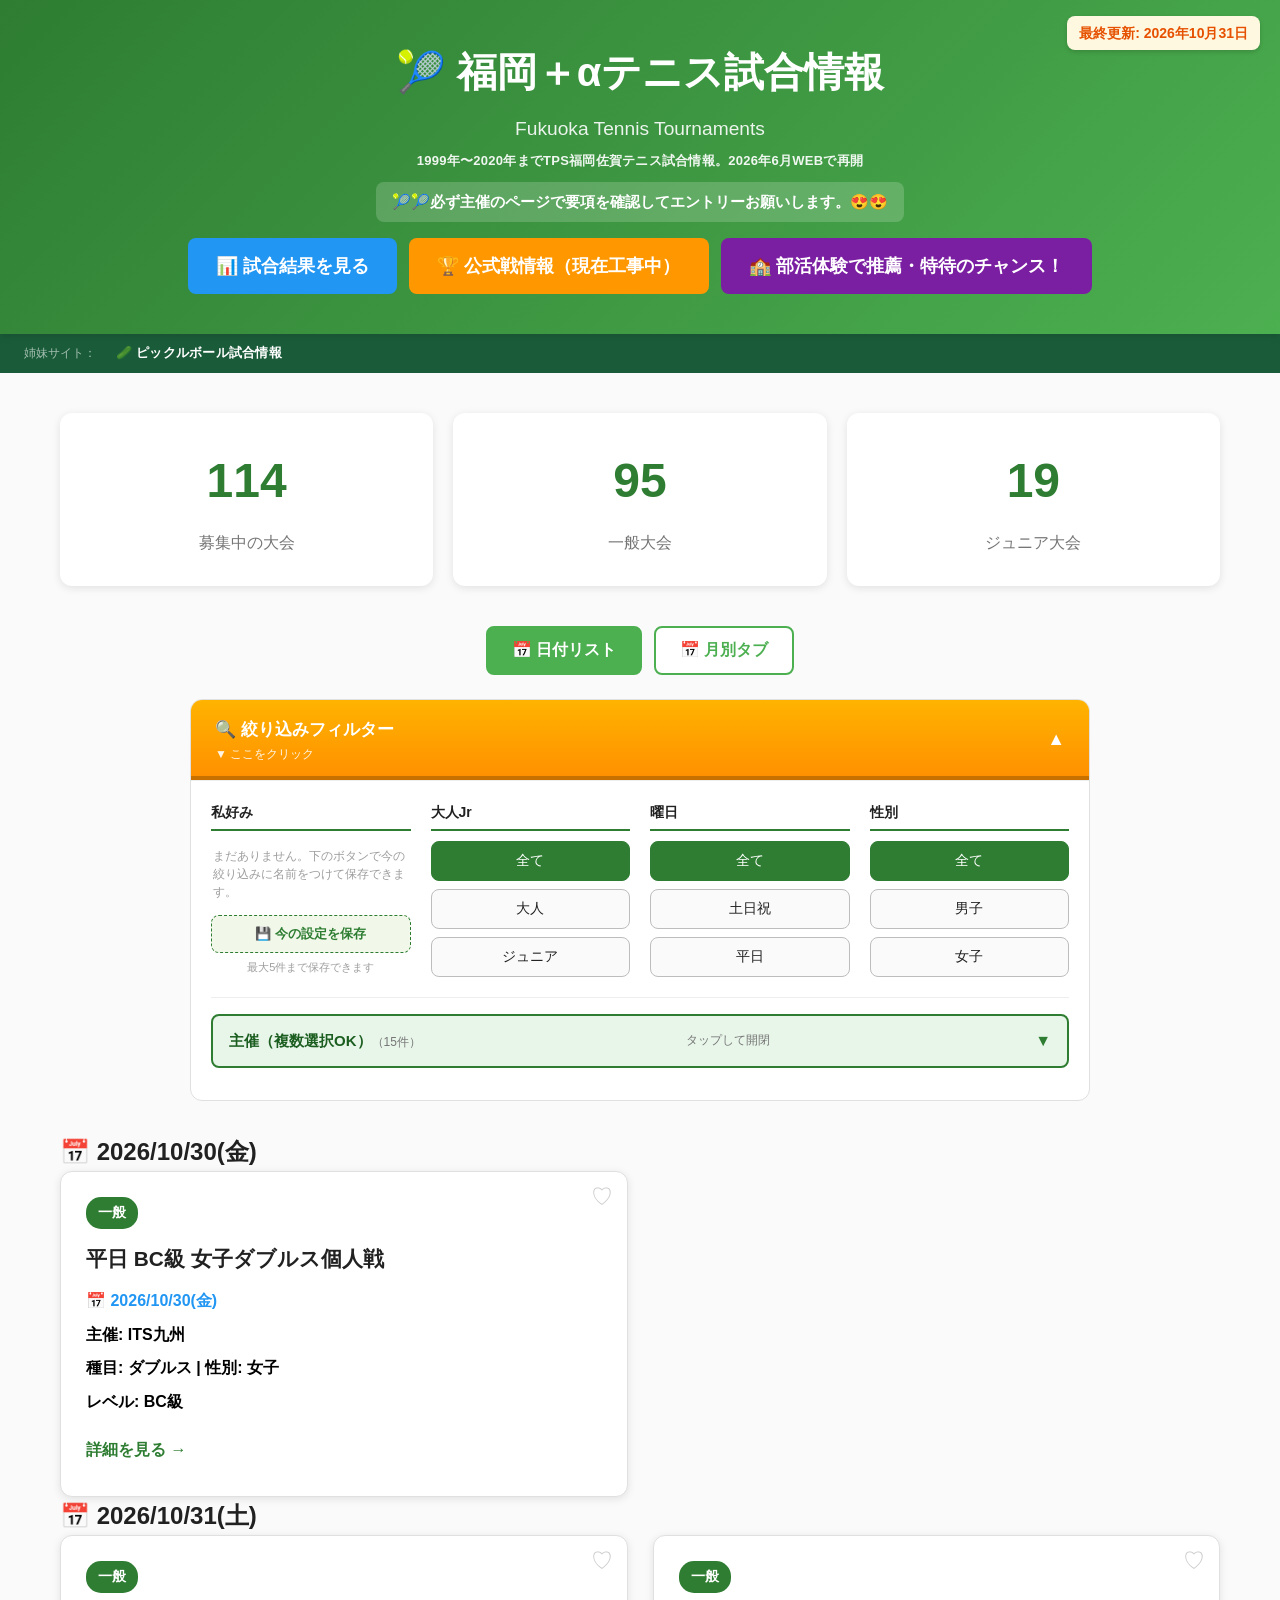
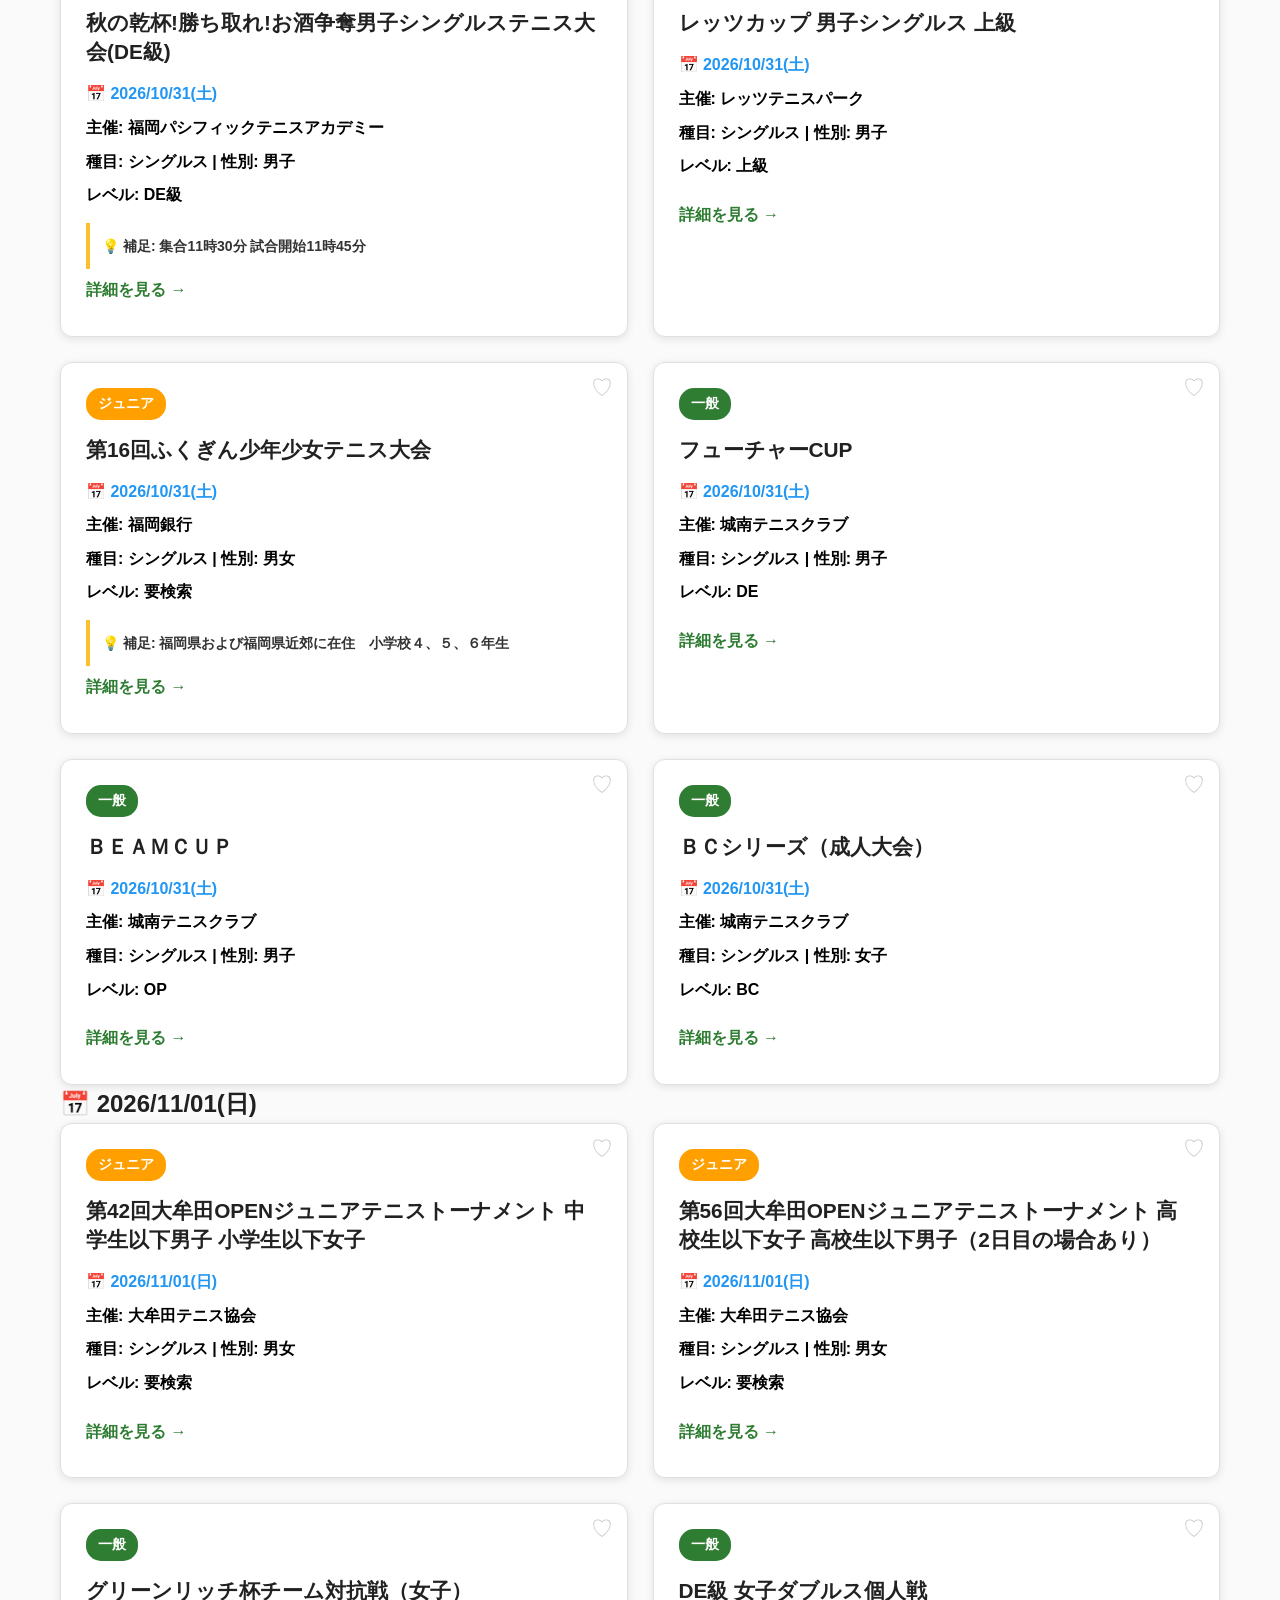
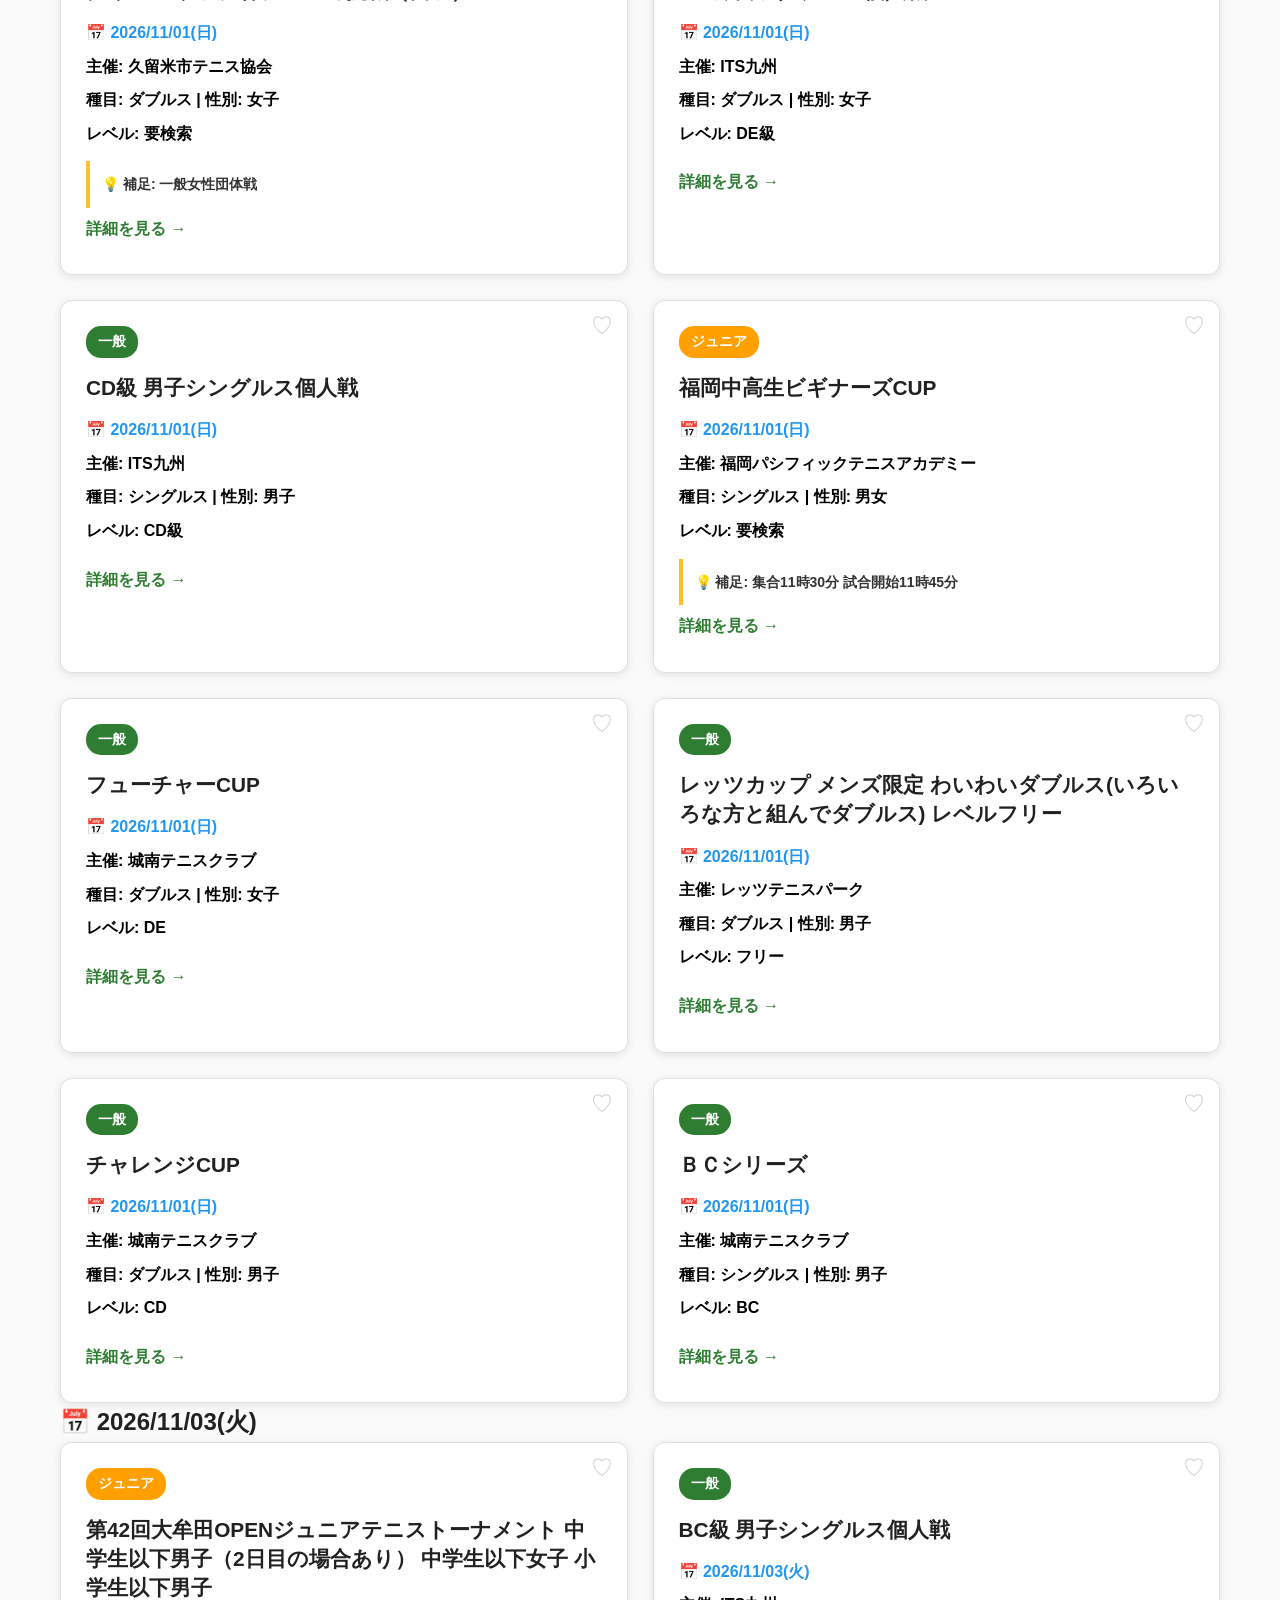
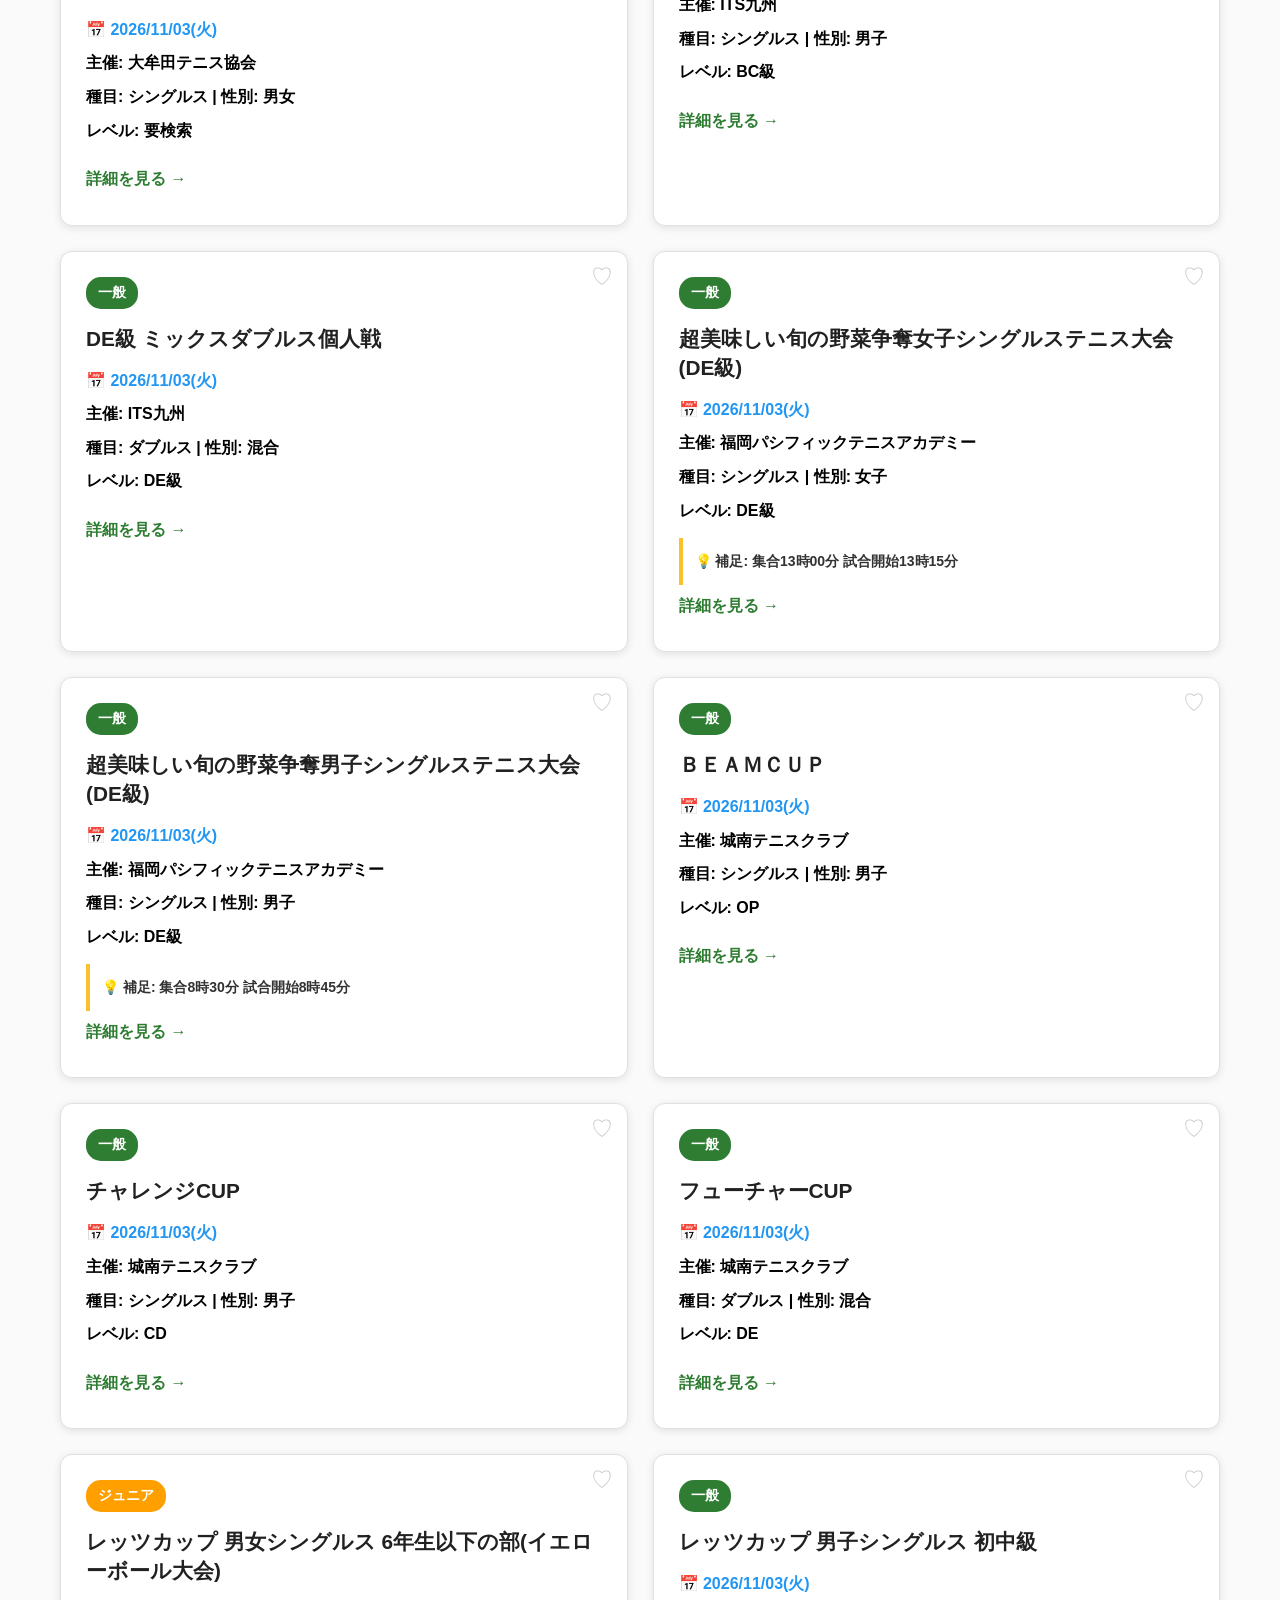
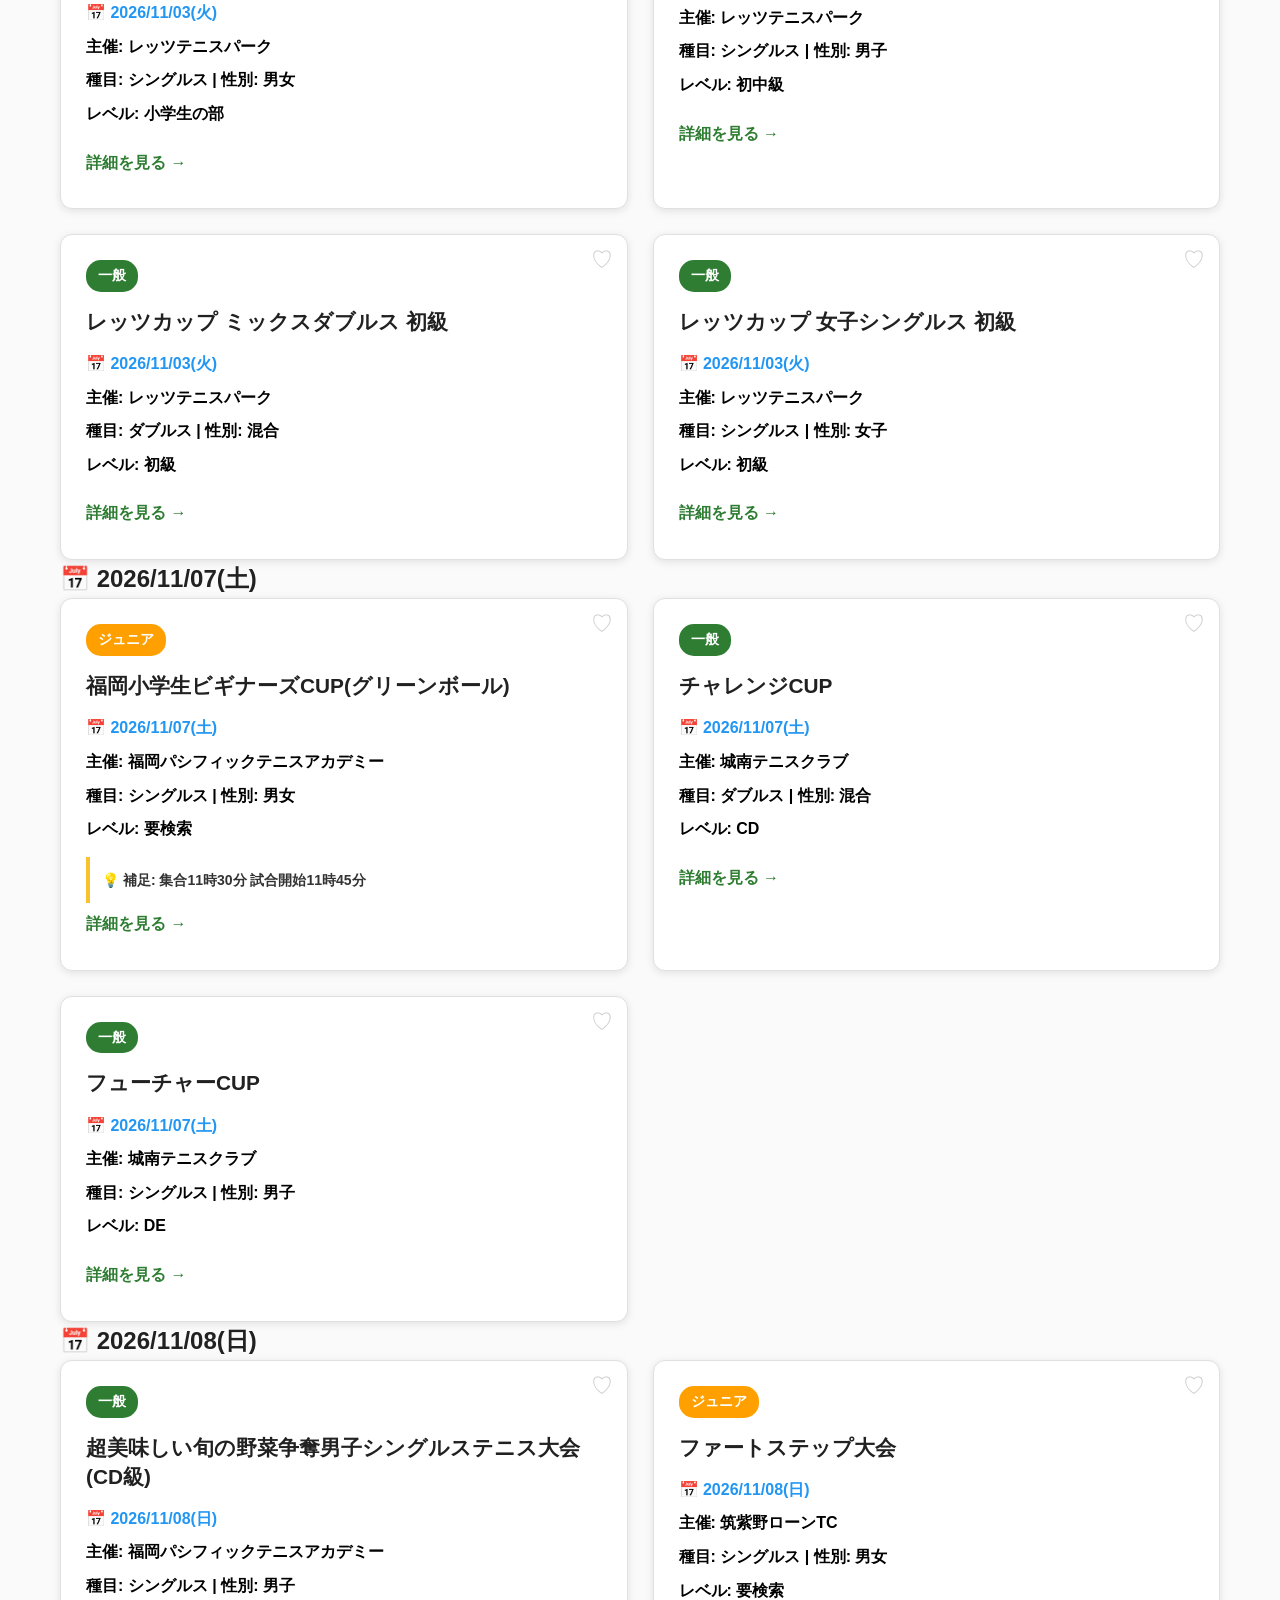
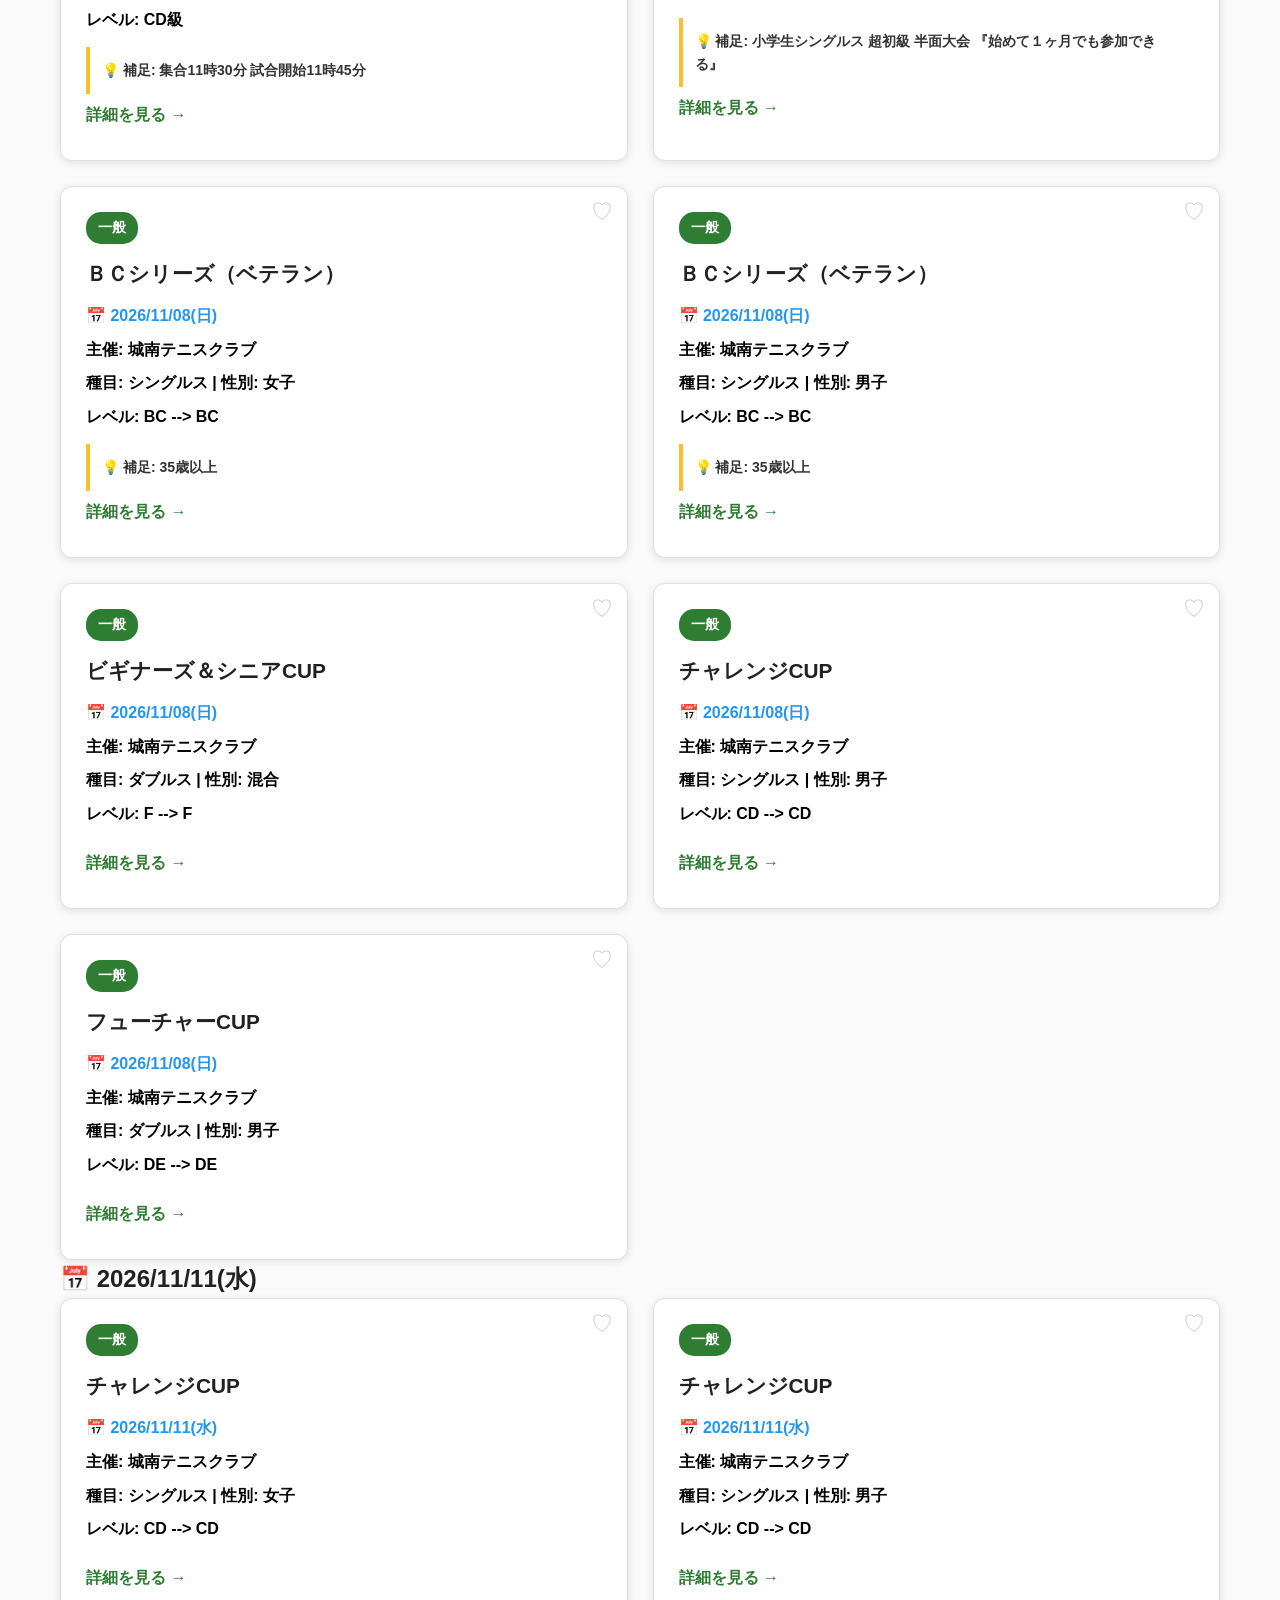
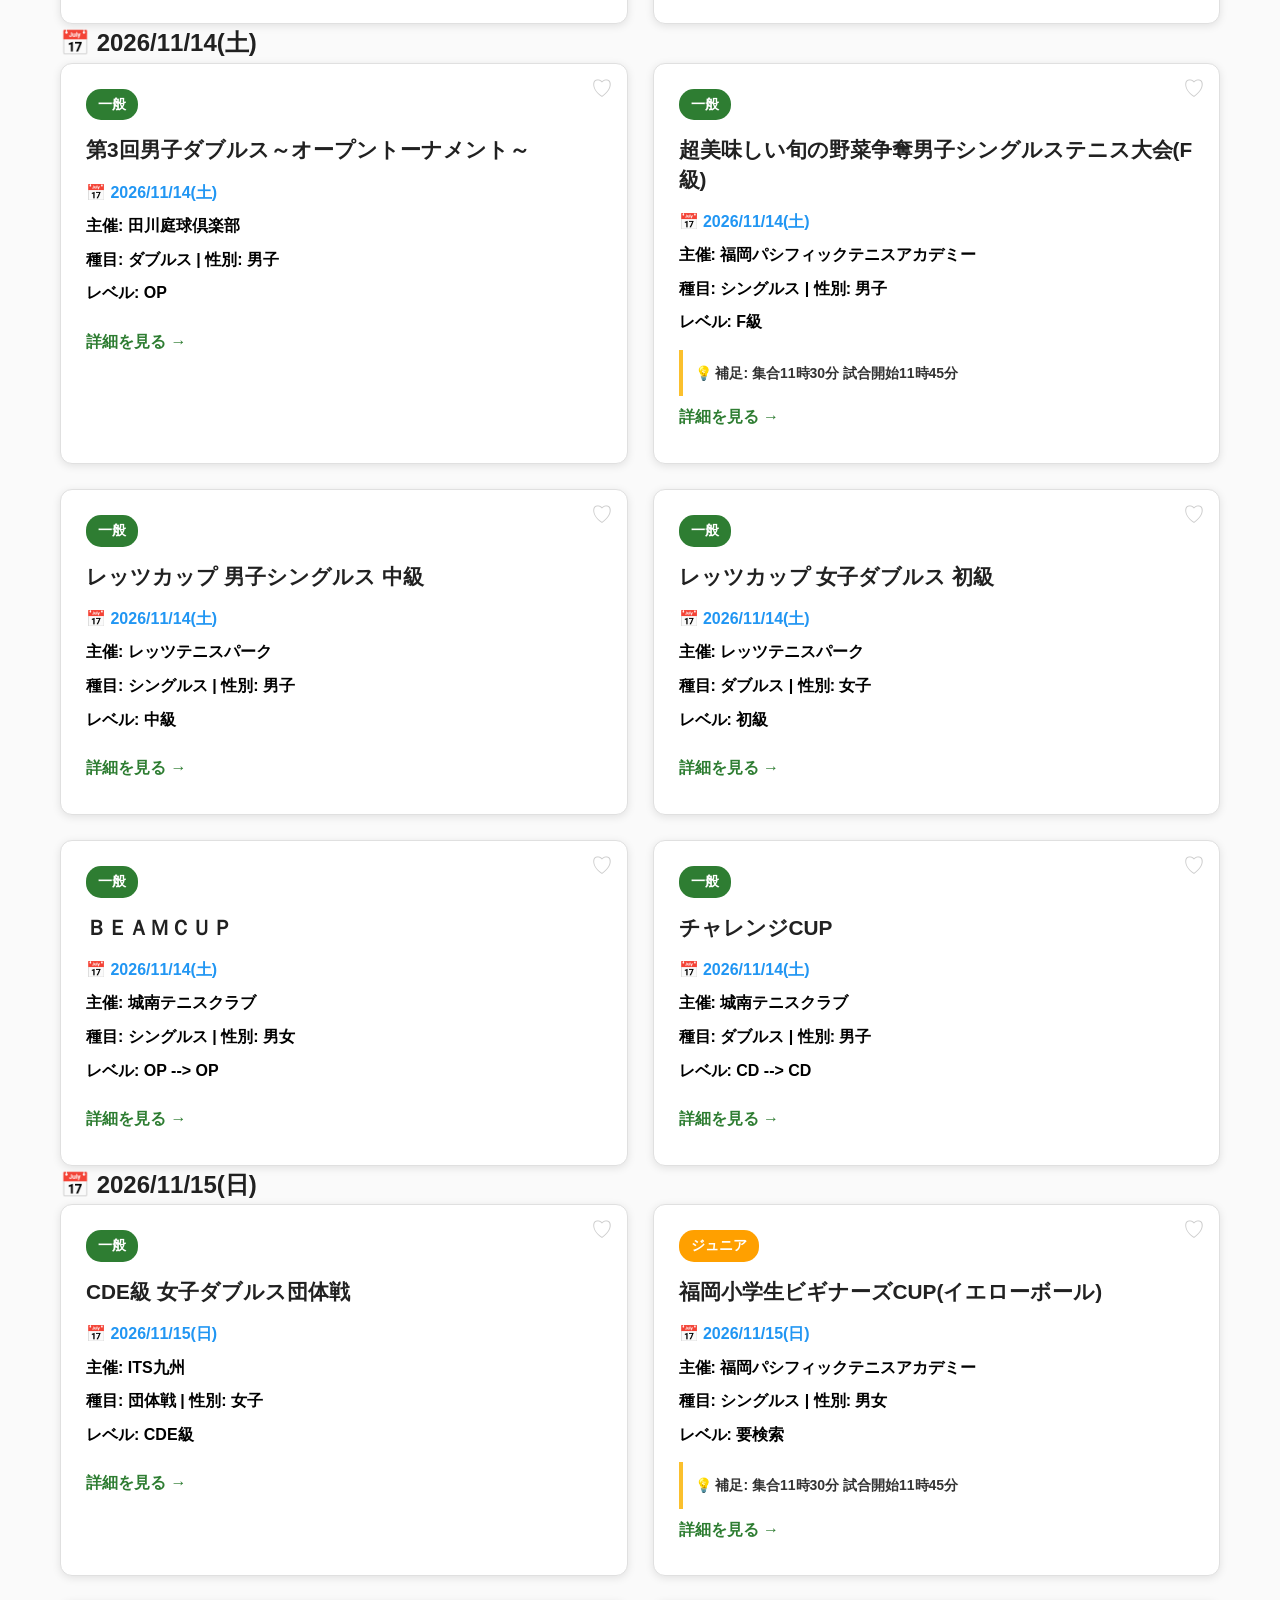
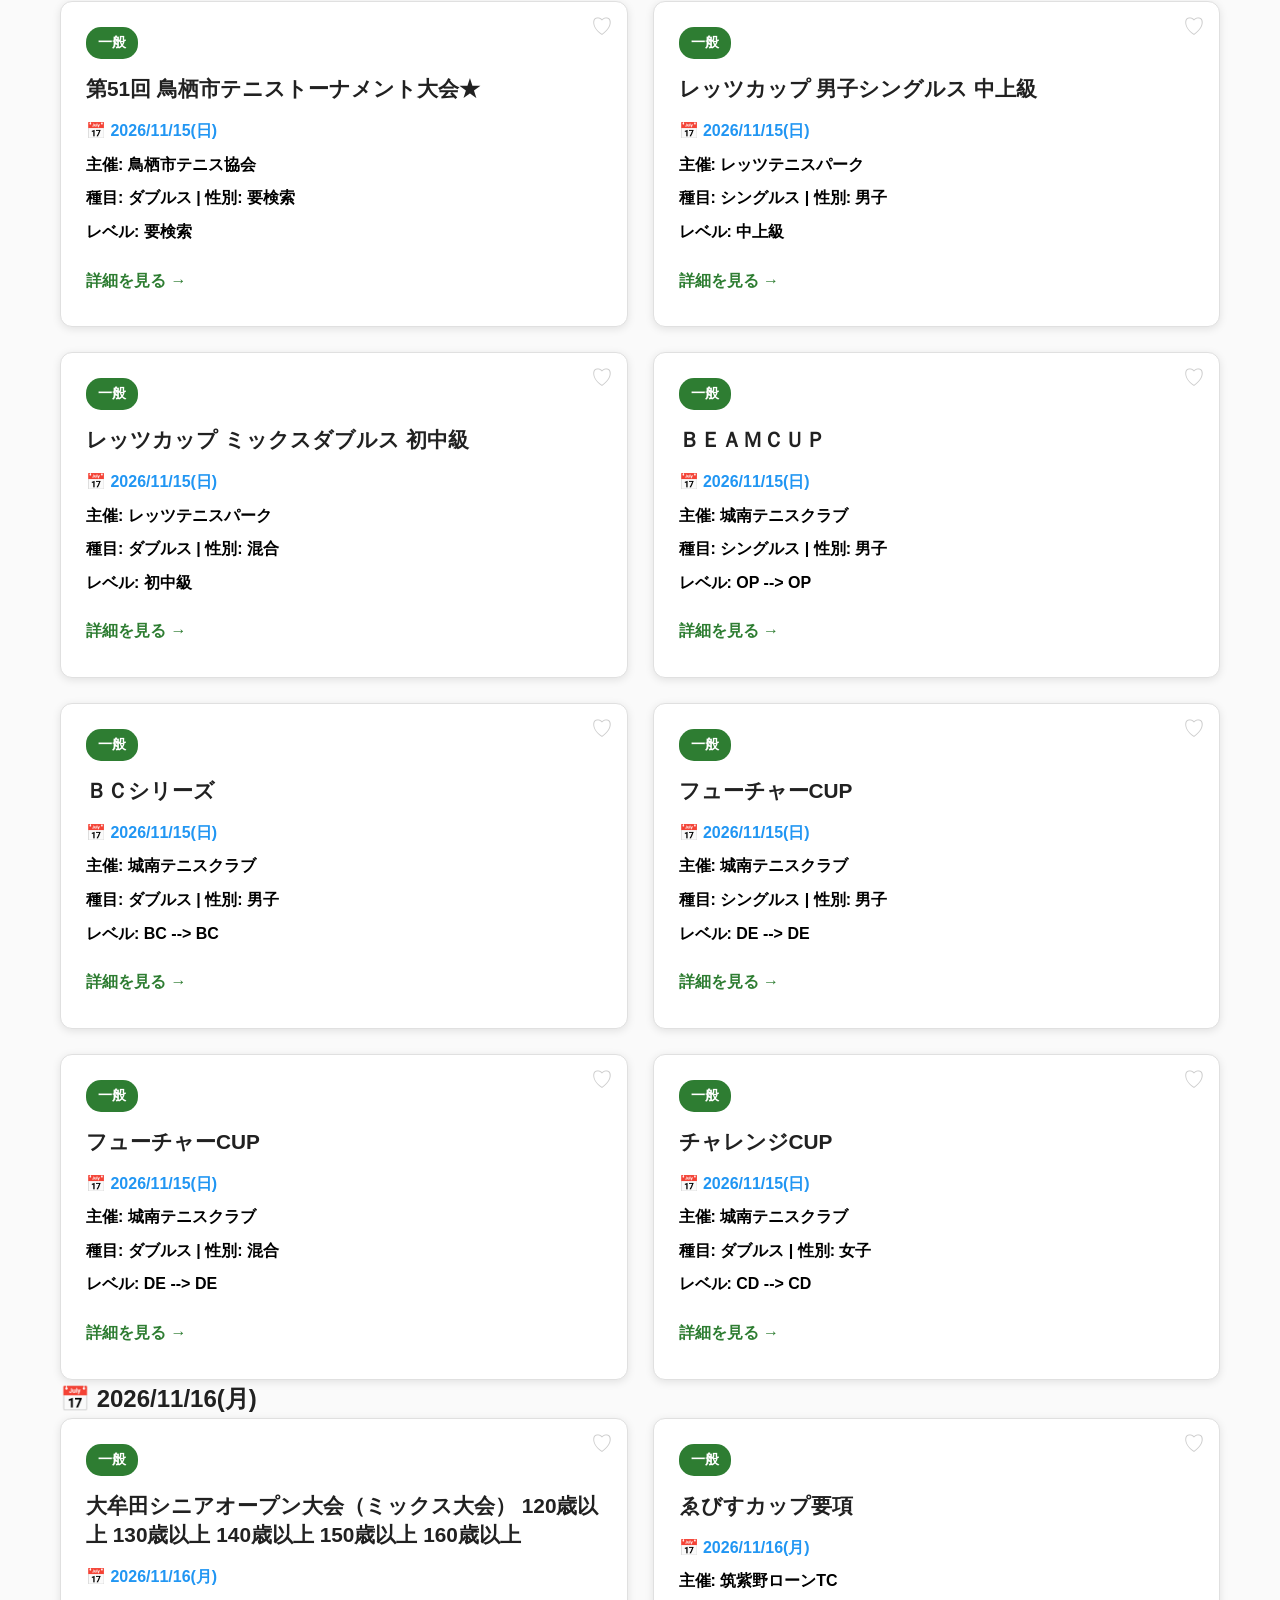
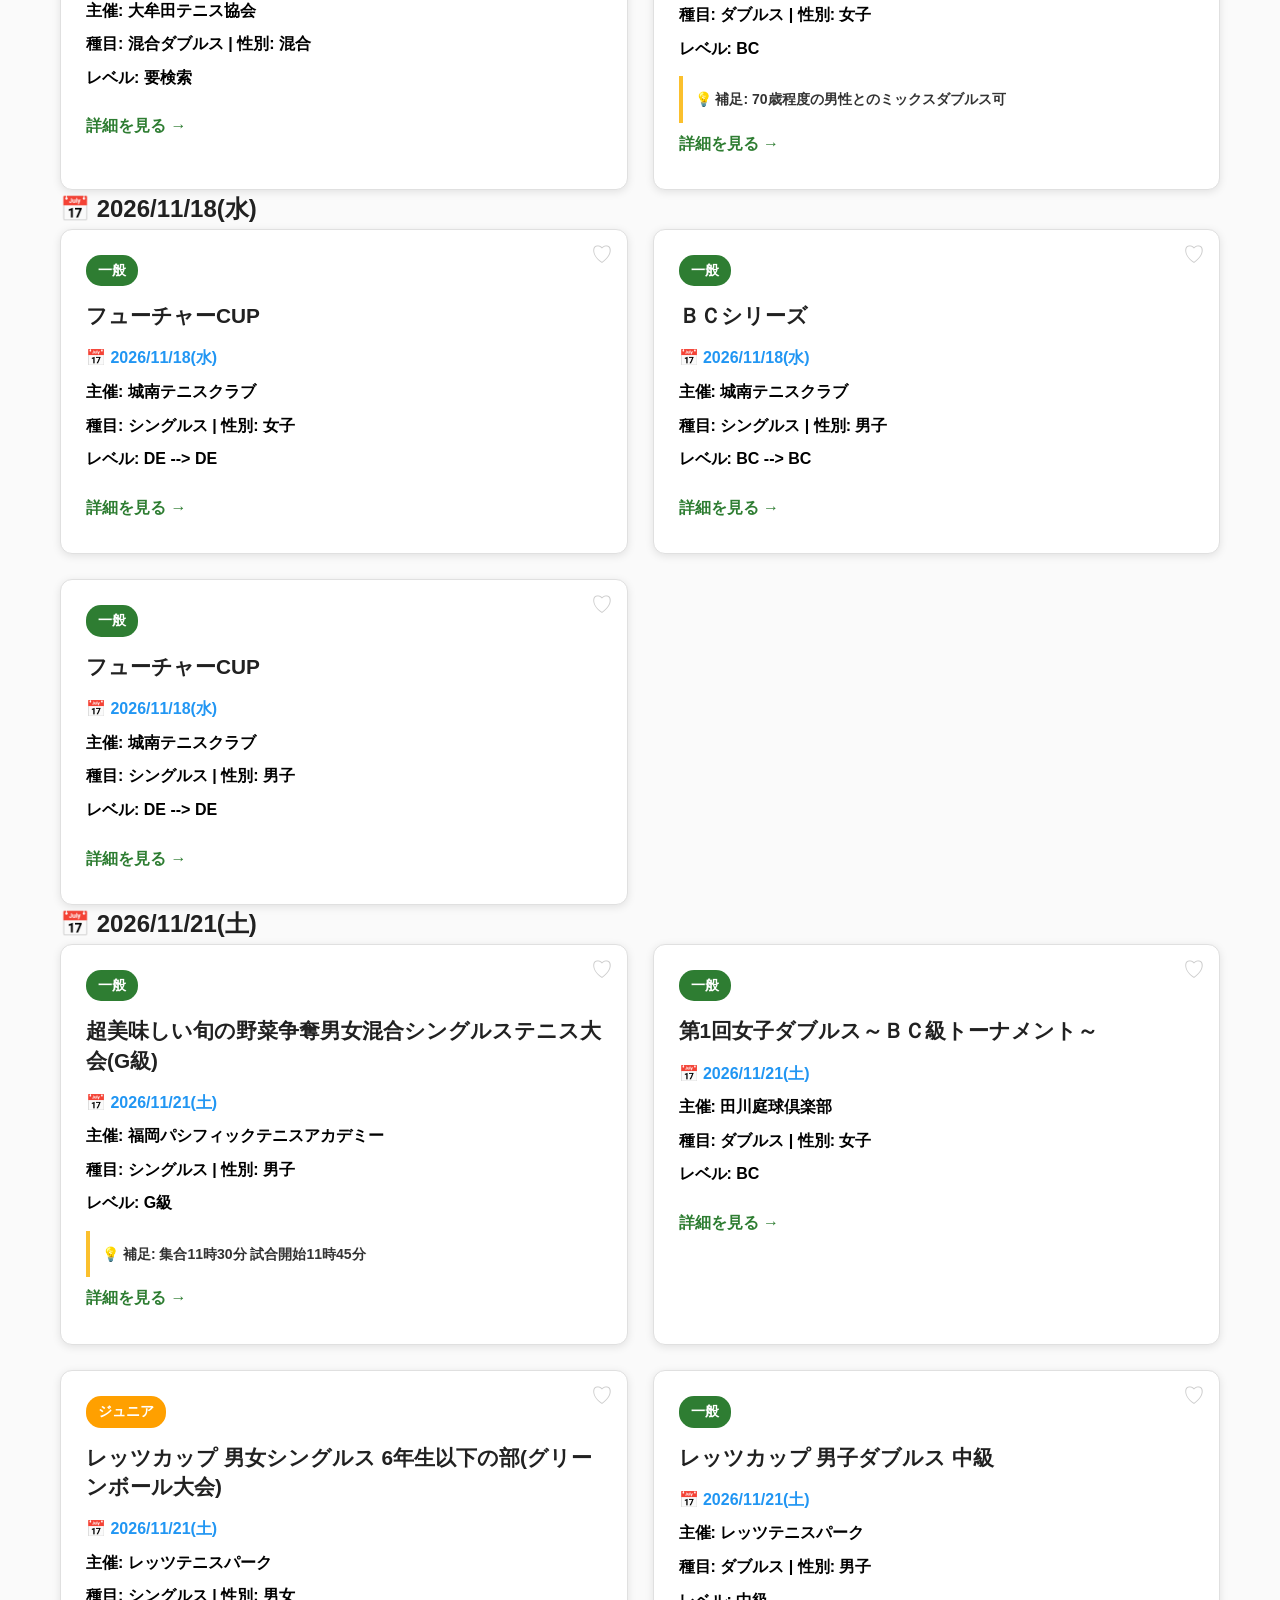
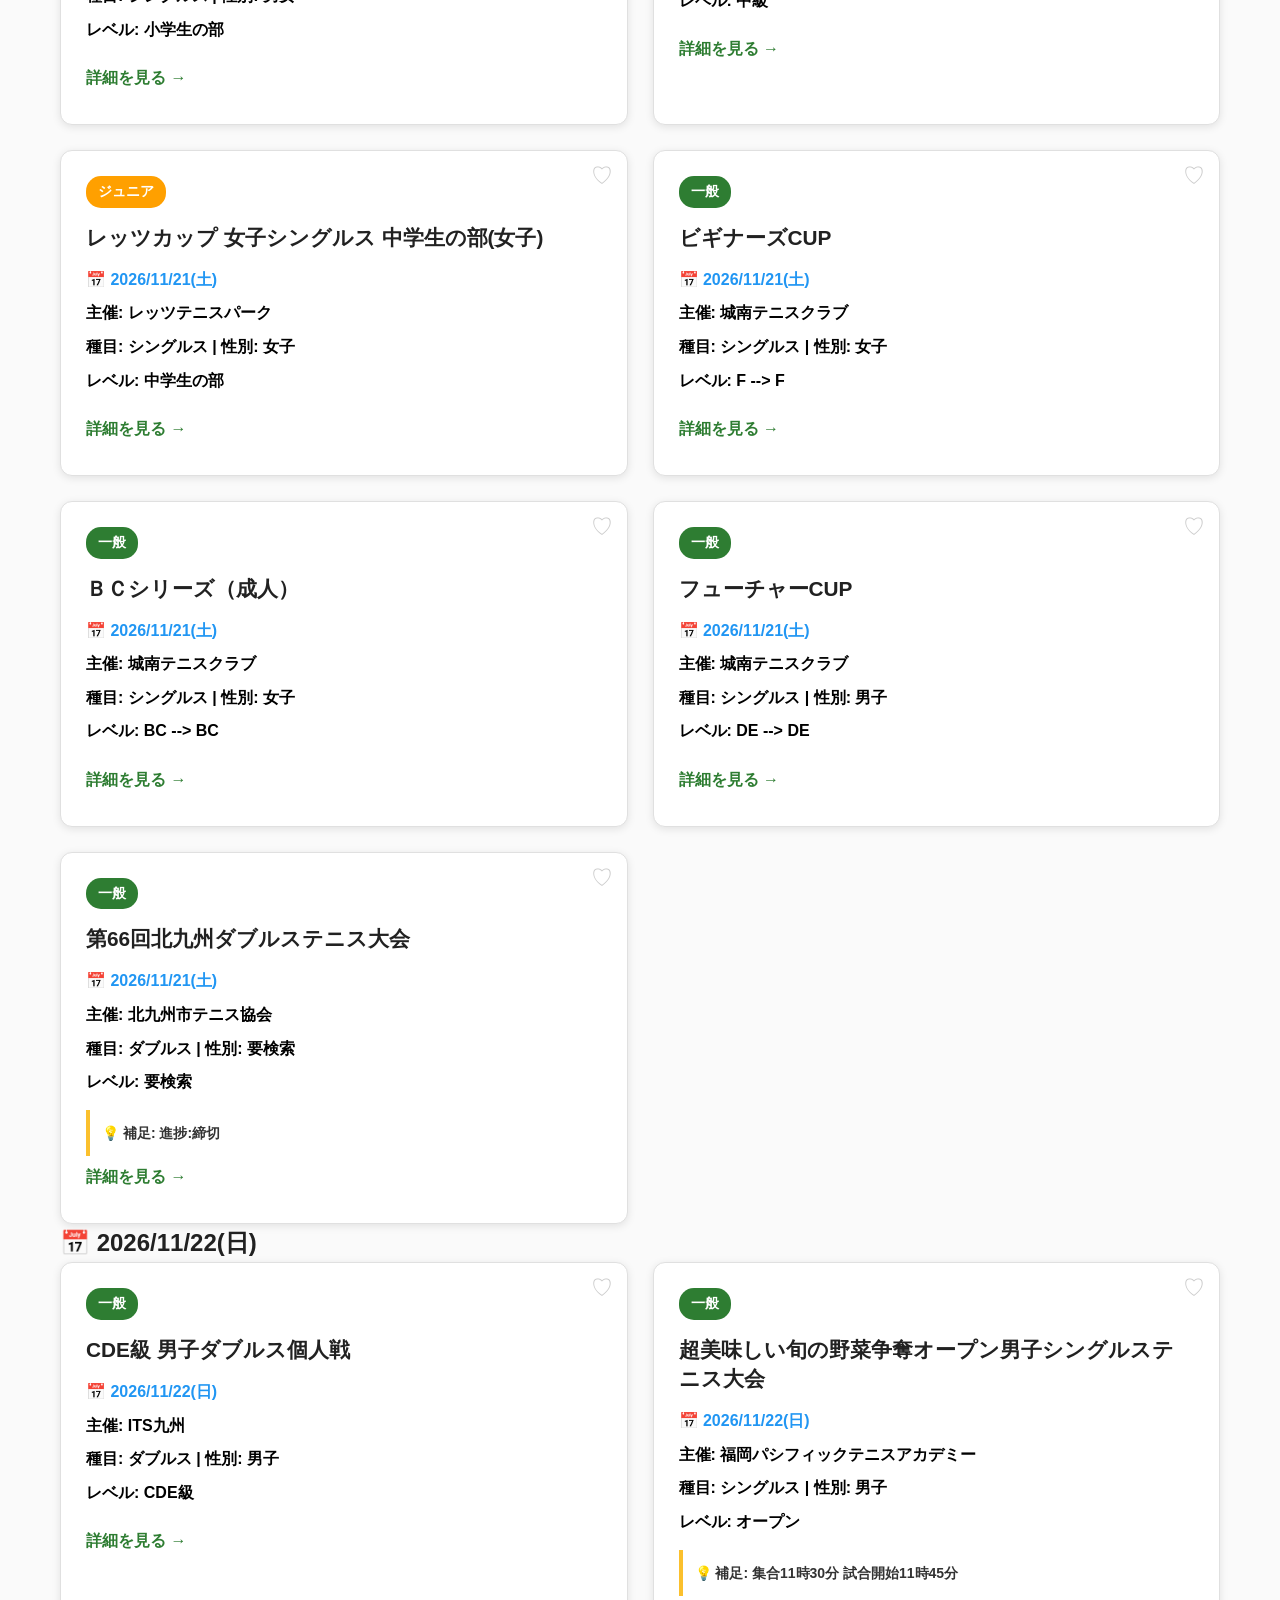
==== docs/index.html @ 0b255068 "update: 2026-10-31 21:12" ====
<!DOCTYPE html>
<html lang="ja">
<head>
    <meta charset="UTF-8">
    <meta name="viewport" content="width=1200">
    <title>福岡＋αテニス試合情報</title>
    <link rel="stylesheet" href="style.css">
    <style>
        /* ===== v9 追加スタイル ===== */
        .update-badge {
            position: absolute; top: 16px; right: 20px;
            background: #FFF8E1; color: #E65100;
            padding: 6px 12px; border-radius: 8px;
            font-size: 14px; font-weight: 700;
            box-shadow: 0 2px 4px rgba(0,0,0,0.15);
        }
        .header { position: relative; }
        /* ① 沿革タグライン */
        .site-history {
            margin: 6px auto 0; color: rgba(255,255,255,0.92);
            font-size: 13px; font-weight: 600; letter-spacing: 0.02em;
        }
        .entry-notice {
            display: inline-block; margin: 10px auto 0;
            background: rgba(255,255,255,0.18); color: #fff;
            padding: 8px 16px; border-radius: 8px;
            font-size: 15px; font-weight: 700;
        }
        .header-actions { margin-top: 16px; display: flex; gap: 12px; justify-content: center; flex-wrap: wrap; }
        .btn-results {
            display: inline-block; padding: 14px 28px;
            font-size: 18px; font-weight: bold;
            background: #2196F3; color: white !important;
            text-decoration: none; border-radius: 8px;
        }
        .btn-official {
            display: inline-block; padding: 14px 28px;
            font-size: 18px; font-weight: bold;
            background: #FF9800; color: white !important;
            text-decoration: none; border-radius: 8px;
        }
        .btn-taiken {
            display: inline-block; padding: 14px 28px;
            font-size: 18px; font-weight: bold;
            background: #7B1FA2; color: white !important;
            text-decoration: none; border-radius: 8px;
        }
        .event-details p { color:#000 !important; font-weight:700 !important; font-size:16px !important; }
        .event-details strong { font-weight:900 !important; color:#000 !important; }
        .event-notes {
            margin-top:12px; padding:12px; background:transparent;
            border-left:4px solid #FBC02D; font-size:14px; font-weight:600; color:#333;
        }
        /* ビュー切替 */
        .view-toggle { display:flex; gap:12px; margin:24px 0; justify-content:center; }
        .view-toggle button {
            padding:12px 24px; font-size:16px; font-weight:bold;
            border:2px solid #4CAF50; background:white; color:#4CAF50;
            cursor:pointer; border-radius:8px;
        }
        .view-toggle button.active { background:#4CAF50; color:white; }
        /* 月別タブ */
        .month-tabs { display:none; flex-wrap:wrap; gap:12px; margin:24px 0; justify-content:center; }
        .month-tabs.active { display:flex; }
        .month-tab {
            padding:12px 24px; font-size:16px; font-weight:bold;
            border:2px solid #FF9800; background:white; color:#FF9800;
            cursor:pointer; border-radius:8px;
        }
        .month-tab.active { background:#FF9800; color:white; }
        .month-section { display:none; }
        .month-section.active { display:block; }
        /* アコーディオン */
        .filter-accordion {
            max-width:900px; margin:0 auto 32px;
            border:1px solid #E0E0E0; border-radius:12px;
            background:#fff; overflow:hidden;
        }
        /* フィルターヘッダーをオレンジの立体ボタンに（周りの緑と区別・2026-06-14変更） */
        .acc-header {
            display:flex; align-items:center; justify-content:space-between;
            padding:16px 24px; cursor:pointer; user-select:none;
            font-size:17px; font-weight:700; color:#fff;
            background:linear-gradient(to bottom,#FFB300,#FF8F00);
            box-shadow:inset 0 -4px 0 rgba(0,0,0,0.22);
            transition:filter 0.1s,box-shadow 0.1s;
        }
        .acc-header:hover { filter:brightness(1.07); }
        .acc-header:active { box-shadow:inset 0 2px 4px rgba(0,0,0,0.22); }
        .acc-arrow { font-size:18px; color:#fff; transition:transform 0.2s; }
        .acc-body { padding:20px; border-top:1px solid #EEE; }
        .acc-body.closed { display:none; }
        .sitenav { background:#1a5c3a; padding:9px 24px; display:flex; align-items:center; gap:20px; flex-wrap:wrap; }
        .sitenav-label { color:rgba(255,255,255,.6); font-size:12px; white-space:nowrap; }
        .sitenav-link { color:#ffffff; font-size:13px; font-weight:600; text-decoration:none; letter-spacing:.02em; }
        .sitenav-link:hover { color:#f9f871; text-decoration:underline; }
        .filter-top {
            display:grid; grid-template-columns:repeat(4,1fr);
            gap:20px; margin-bottom:20px;
        }
        .fg-col h4 {
            font-size:14px; font-weight:700; color:#212121;
            margin-bottom:10px; padding-bottom:6px; border-bottom:2px solid #2E7D32;
        }
        .fg-btns { display:flex; flex-direction:column; gap:8px; }
        .fb {
            padding:10px 12px; border:1px solid #BDBDBD; border-radius:8px;
            font-size:14px; background:#FAFAFA; color:#212121;
            cursor:pointer; text-align:center; transition:all 0.15s;
        }
        .fb:hover { border-color:#2E7D32; }
        .fb.active { background:#2E7D32; color:white; border-color:#2E7D32; }
        .fb.preset { background:#FFF9C4; color:#827717; border-color:#DCE775; font-weight:700; text-align:left; line-height:1.3; position:relative; padding-right:32px; }
        .fb.preset.active { background:#F9A825; color:white; border-color:#F9A825; }
        .preset-del {
            position:absolute; top:50%; right:8px; transform:translateY(-50%);
            background:rgba(0,0,0,0.15); color:#fff; border:none; border-radius:50%;
            width:20px; height:20px; font-size:13px; line-height:1; cursor:pointer; padding:0;
        }
        .fb.preset .preset-del { color:#827717; background:rgba(0,0,0,0.08); }
        .fb.preset.active .preset-del { color:#fff; background:rgba(255,255,255,0.3); }
        .save-preset-btn {
            margin-top:8px; width:100%; padding:9px 10px;
            border:1px dashed #2E7D32; border-radius:8px;
            background:#F1F8E9; color:#2E7D32; font-size:13px; font-weight:700;
            cursor:pointer;
        }
        .save-preset-btn:hover { background:#E8F5E9; }
        .save-hint { font-size:11px; color:#9E9E9E; margin-top:6px; text-align:center; }
        .myfav-empty { font-size:12px; color:#9E9E9E; padding:6px 2px; line-height:1.5; }
        .org-area { border-top:1px solid #EEE; padding-top:16px; }
        .org-head { display:flex; align-items:center; justify-content:space-between; margin-bottom:12px; flex-wrap:wrap; gap:6px;
            background:#E8F5E9; border:2px solid #2E7D32; border-radius:8px; padding:12px 16px; cursor:pointer; transition:background 0.15s; }
        .org-head:hover { background:#C8E6C9; }
        .org-head:active { box-shadow:inset 0 2px 4px rgba(0,0,0,0.15); }
        .org-head h4 { font-size:15px; font-weight:700; color:#1B5E20; }
        .org-arrow-icon { font-size:16px; color:#2E7D32; font-weight:700; }
        .org-hint { font-size:12px; color:#757575; }
        .org-grid { display:grid; grid-template-columns:repeat(4,1fr); gap:10px; }
        .org-count { font-weight:400; color:#757575; font-size:12px; }
        .org-body.closed { display:none; }
        .org-bulk-btns { display:flex; gap:8px; margin-bottom:12px; }
        .ob {
            padding:12px 10px; border:1px solid #BDBDBD; border-radius:8px;
            font-size:14px; background:#FAFAFA; color:#212121; cursor:pointer;
            display:flex; align-items:center; justify-content:center; gap:6px; transition:all 0.15s;
        }
        .ob:hover { border-color:#1B5E20; }
        .ob.active { background:#1B5E20; color:white; border-color:#1B5E20; }
        /* お気に入りハート */
        .event-card { position:relative; }
        .fav-btn {
            position:absolute; top:14px; right:14px;
            background:none; border:none; font-size:22px;
            color:#ccc; cursor:pointer; line-height:1; padding:0;
        }
        .fav-btn.active { color:#E91E63; }
        /* レスポンシブ: スマホは縦並び */
        @media (max-width:768px) {
            .filter-top { grid-template-columns:1fr; }
            .org-grid { grid-template-columns:repeat(2,1fr); }
            .update-badge { position:static; display:inline-block; margin-bottom:12px; }
        }
    </style>
    <!-- Google tag (gtag.js) -->
    <script async src="https://www.googletagmanager.com/gtag/js?id=G-NSLGBGFZLZ"></script>
    <script>
      window.dataLayer = window.dataLayer || [];
      function gtag(){dataLayer.push(arguments);}
      gtag('js', new Date());
      gtag('config', 'G-NSLGBGFZLZ');
    </script>
</head>
<body>
    <header class="header">
        <div class="container">
            <div class="update-badge">最終更新: 2026年10月31日</div>
            <h1 class="site-title">🎾 福岡＋αテニス試合情報</h1>
            <p class="site-subtitle">Fukuoka Tennis Tournaments</p>
            <p class="site-history">1999年〜2020年までTPS福岡佐賀テニス試合情報。2026年6月WEBで再開</p>
            <p class="entry-notice">🎾🎾必ず主催のページで要項を確認してエントリーお願いします。😍😍</p>
            <div class="header-actions">
                <a href="https://hiro-ito1.github.io/fukuoka-ten-shi-results/" class="btn-results" target="_blank" rel="noopener">📊 試合結果を見る</a>
                <a href="#" class="btn-official" onclick="return false;">🏆 公式戦情報（現在工事中）</a>
                <a href="taiken.html" class="btn-taiken">🏫 部活体験で推薦・特待のチャンス！</a>
            </div>
        </div>
    </header>
    <nav class="sitenav">
        <span class="sitenav-label">姉妹サイト：</span>
        <a class="sitenav-link" href="https://hiro-ito1.github.io/fukuoka-pick/" target="_blank" rel="noopener">🥒 ピックルボール試合情報</a>
    </nav>
    <main class="main">
        <div class="container">
            <section class="stats">
                <div class="stat-card"><div class="stat-number">114</div><div class="stat-label">募集中の大会</div></div>
                <div class="stat-card"><div class="stat-number">95</div><div class="stat-label">一般大会</div></div>
                <div class="stat-card"><div class="stat-number">19</div><div class="stat-label">ジュニア大会</div></div>
            </section>
            <div class="view-toggle">
                <button class="active" onclick="switchView('date')">📅 日付リスト</button>
                <button onclick="switchView('month')">📅 月別タブ</button>
            </div>
            <div class="filter-accordion" id="filter-accordion">
                <div class="acc-header" id="acc-header" onclick="toggleAccordion()">
                    <div style="display:flex;flex-direction:column;gap:2px;">
                        <span>🔍 絞り込みフィルター</span>
                        <span style="font-size:12px;font-weight:500;opacity:0.9;">▼ ここをクリック</span>
                    </div>
                    <span class="acc-arrow" id="acc-arrow">▼</span>
                </div>
                <div class="acc-body" id="acc-body">
                    <div class="filter-top">
                        <div class="fg-col">
                            <h4>私好み</h4>
                            <div class="fg-btns" id="myfav-list">
                                <!-- 保存済みプリセットはscript.jsが描画 -->
                            </div>
                            <button class="save-preset-btn" id="save-preset-btn" onclick="saveCurrentPreset()">💾 今の設定を保存</button>
                            <div class="save-hint">最大5件まで保存できます</div>
                        </div>
                        <div class="fg-col">
                            <h4>大人Jr</h4>
                            <div class="fg-btns">
                                <button class="fb cat active" data-cat="all">全て</button>
                                <button class="fb cat" data-cat="一般">大人</button>
                                <button class="fb cat" data-cat="ジュニア">ジュニア</button>
                            </div>
                        </div>
                        <div class="fg-col">
                            <h4>曜日</h4>
                            <div class="fg-btns">
                                <button class="fb day active" data-day="all">全て</button>
                                <button class="fb day" data-day="holiday">土日祝</button>
                                <button class="fb day" data-day="weekday">平日</button>
                            </div>
                        </div>
                        <div class="fg-col">
                            <h4>性別</h4>
                            <div class="fg-btns">
                                <button class="fb gen active" data-gen="all">全て</button>
                                <button class="fb gen" data-gen="male">男子</button>
                                <button class="fb gen" data-gen="female">女子</button>
                            </div>
                        </div>
                    </div>
                    <div class="org-area">
                        <div class="org-head" id="org-head" onclick="toggleOrgAccordion()">
                            <h4>主催（複数選択OK）<span class="org-count">（15件）</span></h4>
                            <span class="org-hint">タップして開閉</span>
                            <span class="org-arrow-icon" id="org-arrow">▼</span>
                        </div>
                        <div class="org-body closed" id="org-body">
                            <div class="org-bulk-btns">
                                <button type="button" class="fb" onclick="event.stopPropagation(); selectAllOrgs();">✅ すべて選択</button>
                                <button type="button" class="fb" onclick="event.stopPropagation(); deselectAllOrgs();">⬜ すべて解除</button>
                            </div>
                            <div class="org-grid">
                                <button class="ob" data-org="chikushino_lawn"><span class="chk">☐</span>筑紫野ローン</button>
                                <button class="ob" data-org="chikushino_assoc"><span class="chk">☐</span>筑紫野協会</button>
                                <button class="ob" data-org="itoshima"><span class="chk">☐</span>糸島</button>
                                <button class="ob" data-org="jonan"><span class="chk">☐</span>城南</button>
                                <button class="ob" data-org="pacific"><span class="chk">☐</span>パシフィック</button>
                                <button class="ob" data-org="kasuga"><span class="chk">☐</span>春日公園</button>
                                <button class="ob" data-org="its"><span class="chk">☐</span>ITS</button>
                                <button class="ob" data-org="lets"><span class="chk">☐</span>レッツ</button>
                                <button class="ob" data-org="shinspo"><span class="chk">☐</span>新スポ</button>
                                <button class="ob" data-org="auto1"><span class="chk">☐</span>福岡銀行</button>
                                <button class="ob" data-org="auto2"><span class="chk">☐</span>大牟田テニス協会</button>
                                <button class="ob" data-org="auto3"><span class="chk">☐</span>久留米市テニス協会</button>
                                <button class="ob" data-org="auto4"><span class="chk">☐</span>田川庭球倶楽部</button>
                                <button class="ob" data-org="auto5"><span class="chk">☐</span>鳥栖市テニス協会</button>
                                <button class="ob" data-org="auto6"><span class="chk">☐</span>北九州市テニス協会</button>
                            </div>
                        </div>
                    </div>
                </div>
            </div>
            <section class="events" id="date-view">
                <div class="date-section">
                    <h2 class="date-title">📅 2026/10/30(金)</h2>
                    <div class="event-grid">
                        <div class="event-card" data-category="一般" data-daytype="weekday" data-gender="female" data-org="its" data-favid="auto_ITS九州_20261030_019">
                            <button class="fav-btn" data-favid="auto_ITS九州_20261030_019" aria-label="お気に入り" onclick="toggleFav(this)">♡</button>
                            <div class="card-header">
                                <span class="category-badge general">一般</span>
                            </div>
                            <h3 class="event-title">平日 BC級 女子ダブルス個人戦</h3>
                            <div style="margin: 8px 0; font-size: 16px; font-weight: 700; color: #2196F3;">
                                📅 2026/10/30(金)
                            </div>
                            <div class="event-details">
                                <p><strong>主催:</strong> ITS九州</p>
                                <p><strong>種目:</strong> ダブルス | <strong>性別:</strong> 女子</p>
                                <p><strong>レベル:</strong> BC級</p>
                            </div>
                            <a href="https://www.its-kyushu.com/new-event" class="detail-link" target="_blank" rel="noopener">詳細を見る →</a>
                        </div>
                    </div>
                </div>
                <div class="date-section">
                    <h2 class="date-title">📅 2026/10/31(土)</h2>
                    <div class="event-grid">
                        <div class="event-card" data-category="一般" data-daytype="holiday" data-gender="male" data-org="pacific" data-favid="auto_福岡パシフ_20261031_026">
                            <button class="fav-btn" data-favid="auto_福岡パシフ_20261031_026" aria-label="お気に入り" onclick="toggleFav(this)">♡</button>
                            <div class="card-header">
                                <span class="category-badge general">一般</span>
                            </div>
                            <h3 class="event-title">秋の乾杯!勝ち取れ!お酒争奪男子シングルステニス大会(DE級)</h3>
                            <div style="margin: 8px 0; font-size: 16px; font-weight: 700; color: #2196F3;">
                                📅 2026/10/31(土)
                            </div>
                            <div class="event-details">
                                <p><strong>主催:</strong> 福岡パシフィックテニスアカデミー</p>
                                <p><strong>種目:</strong> シングルス | <strong>性別:</strong> 男子</p>
                                <p><strong>レベル:</strong> DE級</p>
                            </div>
                            <div class="event-notes">
                                💡 補足: 集合11時30分 試合開始11時45分
                            </div>
                            <a href="http://www.kasuga-tennis.com/pacific/event/form.php?cd=1969" class="detail-link" target="_blank" rel="noopener">詳細を見る →</a>
                        </div>
                        <div class="event-card" data-category="一般" data-daytype="holiday" data-gender="male" data-org="lets" data-favid="auto_レッツテニ_20261031_021">
                            <button class="fav-btn" data-favid="auto_レッツテニ_20261031_021" aria-label="お気に入り" onclick="toggleFav(this)">♡</button>
                            <div class="card-header">
                                <span class="category-badge general">一般</span>
                            </div>
                            <h3 class="event-title">レッツカップ 男子シングルス 上級</h3>
                            <div style="margin: 8px 0; font-size: 16px; font-weight: 700; color: #2196F3;">
                                📅 2026/10/31(土)
                            </div>
                            <div class="event-details">
                                <p><strong>主催:</strong> レッツテニスパーク</p>
                                <p><strong>種目:</strong> シングルス | <strong>性別:</strong> 男子</p>
                                <p><strong>レベル:</strong> 上級</p>
                            </div>
                            <a href="https://lets-tennis-park.jp/matchi-information/" class="detail-link" target="_blank" rel="noopener">詳細を見る →</a>
                        </div>
                        <div class="event-card" data-category="ジュニア" data-daytype="holiday" data-gender="male female" data-org="auto1" data-favid="auto_福岡銀行_20261031_001">
                            <button class="fav-btn" data-favid="auto_福岡銀行_20261031_001" aria-label="お気に入り" onclick="toggleFav(this)">♡</button>
                            <div class="card-header">
                                <span class="category-badge junior">ジュニア</span>
                            </div>
                            <h3 class="event-title">第16回ふくぎん少年少女テニス大会</h3>
                            <div style="margin: 8px 0; font-size: 16px; font-weight: 700; color: #2196F3;">
                                📅 2026/10/31(土)
                            </div>
                            <div class="event-details">
                                <p><strong>主催:</strong> 福岡銀行</p>
                                <p><strong>種目:</strong> シングルス | <strong>性別:</strong> 男女</p>
                                <p><strong>レベル:</strong> 要検索</p>
                            </div>
                            <div class="event-notes">
                                💡 補足: 福岡県および福岡県近郊に在住　小学校４、５、６年生
                            </div>
                            <a href="https://drive.google.com/file/d/1DLuSdrvgLdf7RvvSsUzLo4vsoGV0Yw9b/view?usp=sharing" class="detail-link" target="_blank" rel="noopener">詳細を見る →</a>
                        </div>
                        <div class="event-card" data-category="一般" data-daytype="holiday" data-gender="male" data-org="jonan" data-favid="auto_城南テニス_20261031_033">
                            <button class="fav-btn" data-favid="auto_城南テニス_20261031_033" aria-label="お気に入り" onclick="toggleFav(this)">♡</button>
                            <div class="card-header">
                                <span class="category-badge general">一般</span>
                            </div>
                            <h3 class="event-title">フューチャーCUP</h3>
                            <div style="margin: 8px 0; font-size: 16px; font-weight: 700; color: #2196F3;">
                                📅 2026/10/31(土)
                            </div>
                            <div class="event-details">
                                <p><strong>主催:</strong> 城南テニスクラブ</p>
                                <p><strong>種目:</strong> シングルス | <strong>性別:</strong> 男子</p>
                                <p><strong>レベル:</strong> DE</p>
                            </div>
                            <a href="https://jonantennis.net/convention/" class="detail-link" target="_blank" rel="noopener">詳細を見る →</a>
                        </div>
                        <div class="event-card" data-category="一般" data-daytype="holiday" data-gender="male" data-org="jonan" data-favid="auto_城南テニス_20261031_032">
                            <button class="fav-btn" data-favid="auto_城南テニス_20261031_032" aria-label="お気に入り" onclick="toggleFav(this)">♡</button>
                            <div class="card-header">
                                <span class="category-badge general">一般</span>
                            </div>
                            <h3 class="event-title">ＢＥＡＭＣＵＰ</h3>
                            <div style="margin: 8px 0; font-size: 16px; font-weight: 700; color: #2196F3;">
                                📅 2026/10/31(土)
                            </div>
                            <div class="event-details">
                                <p><strong>主催:</strong> 城南テニスクラブ</p>
                                <p><strong>種目:</strong> シングルス | <strong>性別:</strong> 男子</p>
                                <p><strong>レベル:</strong> OP</p>
                            </div>
                            <a href="https://jonantennis.net/convention/" class="detail-link" target="_blank" rel="noopener">詳細を見る →</a>
                        </div>
                        <div class="event-card" data-category="一般" data-daytype="holiday" data-gender="female" data-org="jonan" data-favid="auto_城南テニス_20261031_034">
                            <button class="fav-btn" data-favid="auto_城南テニス_20261031_034" aria-label="お気に入り" onclick="toggleFav(this)">♡</button>
                            <div class="card-header">
                                <span class="category-badge general">一般</span>
                            </div>
                            <h3 class="event-title">ＢＣシリーズ（成人大会）</h3>
                            <div style="margin: 8px 0; font-size: 16px; font-weight: 700; color: #2196F3;">
                                📅 2026/10/31(土)
                            </div>
                            <div class="event-details">
                                <p><strong>主催:</strong> 城南テニスクラブ</p>
                                <p><strong>種目:</strong> シングルス | <strong>性別:</strong> 女子</p>
                                <p><strong>レベル:</strong> BC</p>
                            </div>
                            <a href="https://jonantennis.net/convention/" class="detail-link" target="_blank" rel="noopener">詳細を見る →</a>
                        </div>
                    </div>
                </div>
                <div class="date-section">
                    <h2 class="date-title">📅 2026/11/01(日)</h2>
                    <div class="event-grid">
                        <div class="event-card" data-category="ジュニア" data-daytype="holiday" data-gender="male female" data-org="auto2" data-favid="auto_大牟田テニ_20261101_014">
                            <button class="fav-btn" data-favid="auto_大牟田テニ_20261101_014" aria-label="お気に入り" onclick="toggleFav(this)">♡</button>
                            <div class="card-header">
                                <span class="category-badge junior">ジュニア</span>
                            </div>
                            <h3 class="event-title">第42回大牟田OPENジュニアテニストーナメント 中学生以下男子 小学生以下女子</h3>
                            <div style="margin: 8px 0; font-size: 16px; font-weight: 700; color: #2196F3;">
                                📅 2026/11/01(日)
                            </div>
                            <div class="event-details">
                                <p><strong>主催:</strong> 大牟田テニス協会</p>
                                <p><strong>種目:</strong> シングルス | <strong>性別:</strong> 男女</p>
                                <p><strong>レベル:</strong> 要検索</p>
                            </div>
                            <a href="https://omuta-tennis.com/page70" class="detail-link" target="_blank" rel="noopener">詳細を見る →</a>
                        </div>
                        <div class="event-card" data-category="ジュニア" data-daytype="holiday" data-gender="male female" data-org="auto2" data-favid="auto_大牟田テニ_20261101_013">
                            <button class="fav-btn" data-favid="auto_大牟田テニ_20261101_013" aria-label="お気に入り" onclick="toggleFav(this)">♡</button>
                            <div class="card-header">
                                <span class="category-badge junior">ジュニア</span>
                            </div>
                            <h3 class="event-title">第56回大牟田OPENジュニアテニストーナメント 高校生以下女子 高校生以下男子（2日目の場合あり）</h3>
                            <div style="margin: 8px 0; font-size: 16px; font-weight: 700; color: #2196F3;">
                                📅 2026/11/01(日)
                            </div>
                            <div class="event-details">
                                <p><strong>主催:</strong> 大牟田テニス協会</p>
                                <p><strong>種目:</strong> シングルス | <strong>性別:</strong> 男女</p>
                                <p><strong>レベル:</strong> 要検索</p>
                            </div>
                            <a href="https://omuta-tennis.com/page70" class="detail-link" target="_blank" rel="noopener">詳細を見る →</a>
                        </div>
                        <div class="event-card" data-category="一般" data-daytype="holiday" data-gender="female" data-org="auto3" data-favid="auto_久留米市テ_20261101_004">
                            <button class="fav-btn" data-favid="auto_久留米市テ_20261101_004" aria-label="お気に入り" onclick="toggleFav(this)">♡</button>
                            <div class="card-header">
                                <span class="category-badge general">一般</span>
                            </div>
                            <h3 class="event-title">グリーンリッチ杯チーム対抗戦（女子）</h3>
                            <div style="margin: 8px 0; font-size: 16px; font-weight: 700; color: #2196F3;">
                                📅 2026/11/01(日)
                            </div>
                            <div class="event-details">
                                <p><strong>主催:</strong> 久留米市テニス協会</p>
                                <p><strong>種目:</strong> ダブルス | <strong>性別:</strong> 女子</p>
                                <p><strong>レベル:</strong> 要検索</p>
                            </div>
                            <div class="event-notes">
                                💡 補足: 一般女性団体戦
                            </div>
                            <a href="https://tennis.kurume.ne.jp/wp-content/uploads/2026/04/2026.pdf" class="detail-link" target="_blank" rel="noopener">詳細を見る →</a>
                        </div>
                        <div class="event-card" data-category="一般" data-daytype="holiday" data-gender="female" data-org="its" data-favid="auto_ITS九州_20261101_018">
                            <button class="fav-btn" data-favid="auto_ITS九州_20261101_018" aria-label="お気に入り" onclick="toggleFav(this)">♡</button>
                            <div class="card-header">
                                <span class="category-badge general">一般</span>
                            </div>
                            <h3 class="event-title">DE級 女子ダブルス個人戦</h3>
                            <div style="margin: 8px 0; font-size: 16px; font-weight: 700; color: #2196F3;">
                                📅 2026/11/01(日)
                            </div>
                            <div class="event-details">
                                <p><strong>主催:</strong> ITS九州</p>
                                <p><strong>種目:</strong> ダブルス | <strong>性別:</strong> 女子</p>
                                <p><strong>レベル:</strong> DE級</p>
                            </div>
                            <a href="https://www.its-kyushu.com/new-event" class="detail-link" target="_blank" rel="noopener">詳細を見る →</a>
                        </div>
                        <div class="event-card" data-category="一般" data-daytype="holiday" data-gender="male" data-org="its" data-favid="auto_ITS九州_20261101_017">
                            <button class="fav-btn" data-favid="auto_ITS九州_20261101_017" aria-label="お気に入り" onclick="toggleFav(this)">♡</button>
                            <div class="card-header">
                                <span class="category-badge general">一般</span>
                            </div>
                            <h3 class="event-title">CD級 男子シングルス個人戦</h3>
                            <div style="margin: 8px 0; font-size: 16px; font-weight: 700; color: #2196F3;">
                                📅 2026/11/01(日)
                            </div>
                            <div class="event-details">
                                <p><strong>主催:</strong> ITS九州</p>
                                <p><strong>種目:</strong> シングルス | <strong>性別:</strong> 男子</p>
                                <p><strong>レベル:</strong> CD級</p>
                            </div>
                            <a href="https://www.its-kyushu.com/new-event" class="detail-link" target="_blank" rel="noopener">詳細を見る →</a>
                        </div>
                        <div class="event-card" data-category="ジュニア" data-daytype="holiday" data-gender="male female" data-org="pacific" data-favid="auto_福岡パシフ_20261101_024">
                            <button class="fav-btn" data-favid="auto_福岡パシフ_20261101_024" aria-label="お気に入り" onclick="toggleFav(this)">♡</button>
                            <div class="card-header">
                                <span class="category-badge junior">ジュニア</span>
                            </div>
                            <h3 class="event-title">福岡中高生ビギナーズCUP</h3>
                            <div style="margin: 8px 0; font-size: 16px; font-weight: 700; color: #2196F3;">
                                📅 2026/11/01(日)
                            </div>
                            <div class="event-details">
                                <p><strong>主催:</strong> 福岡パシフィックテニスアカデミー</p>
                                <p><strong>種目:</strong> シングルス | <strong>性別:</strong> 男女</p>
                                <p><strong>レベル:</strong> 要検索</p>
                            </div>
                            <div class="event-notes">
                                💡 補足: 集合11時30分 試合開始11時45分
                            </div>
                            <a href="http://www.kasuga-tennis.com/pacific/event/form.php?cd=1970" class="detail-link" target="_blank" rel="noopener">詳細を見る →</a>
                        </div>
                        <div class="event-card" data-category="一般" data-daytype="holiday" data-gender="female" data-org="jonan" data-favid="auto_城南テニス_20261101_031">
                            <button class="fav-btn" data-favid="auto_城南テニス_20261101_031" aria-label="お気に入り" onclick="toggleFav(this)">♡</button>
                            <div class="card-header">
                                <span class="category-badge general">一般</span>
                            </div>
                            <h3 class="event-title">フューチャーCUP</h3>
                            <div style="margin: 8px 0; font-size: 16px; font-weight: 700; color: #2196F3;">
                                📅 2026/11/01(日)
                            </div>
                            <div class="event-details">
                                <p><strong>主催:</strong> 城南テニスクラブ</p>
                                <p><strong>種目:</strong> ダブルス | <strong>性別:</strong> 女子</p>
                                <p><strong>レベル:</strong> DE</p>
                            </div>
                            <a href="https://jonantennis.net/convention/" class="detail-link" target="_blank" rel="noopener">詳細を見る →</a>
                        </div>
                        <div class="event-card" data-category="一般" data-daytype="holiday" data-gender="male" data-org="lets" data-favid="auto_レッツテニ_20261101_009">
                            <button class="fav-btn" data-favid="auto_レッツテニ_20261101_009" aria-label="お気に入り" onclick="toggleFav(this)">♡</button>
                            <div class="card-header">
                                <span class="category-badge general">一般</span>
                            </div>
                            <h3 class="event-title">レッツカップ メンズ限定 わいわいダブルス(いろいろな方と組んでダブルス) レベルフリー</h3>
                            <div style="margin: 8px 0; font-size: 16px; font-weight: 700; color: #2196F3;">
                                📅 2026/11/01(日)
                            </div>
                            <div class="event-details">
                                <p><strong>主催:</strong> レッツテニスパーク</p>
                                <p><strong>種目:</strong> ダブルス | <strong>性別:</strong> 男子</p>
                                <p><strong>レベル:</strong> フリー</p>
                            </div>
                            <a href="https://lets-tennis-park.jp/matchi-information/" class="detail-link" target="_blank" rel="noopener">詳細を見る →</a>
                        </div>
                        <div class="event-card" data-category="一般" data-daytype="holiday" data-gender="male" data-org="jonan" data-favid="auto_城南テニス_20261101_030">
                            <button class="fav-btn" data-favid="auto_城南テニス_20261101_030" aria-label="お気に入り" onclick="toggleFav(this)">♡</button>
                            <div class="card-header">
                                <span class="category-badge general">一般</span>
                            </div>
                            <h3 class="event-title">チャレンジCUP</h3>
                            <div style="margin: 8px 0; font-size: 16px; font-weight: 700; color: #2196F3;">
                                📅 2026/11/01(日)
                            </div>
                            <div class="event-details">
                                <p><strong>主催:</strong> 城南テニスクラブ</p>
                                <p><strong>種目:</strong> ダブルス | <strong>性別:</strong> 男子</p>
                                <p><strong>レベル:</strong> CD</p>
                            </div>
                            <a href="https://jonantennis.net/convention/" class="detail-link" target="_blank" rel="noopener">詳細を見る →</a>
                        </div>
                        <div class="event-card" data-category="一般" data-daytype="holiday" data-gender="male" data-org="jonan" data-favid="auto_城南テニス_20261101_029">
                            <button class="fav-btn" data-favid="auto_城南テニス_20261101_029" aria-label="お気に入り" onclick="toggleFav(this)">♡</button>
                            <div class="card-header">
                                <span class="category-badge general">一般</span>
                            </div>
                            <h3 class="event-title">ＢＣシリーズ</h3>
                            <div style="margin: 8px 0; font-size: 16px; font-weight: 700; color: #2196F3;">
                                📅 2026/11/01(日)
                            </div>
                            <div class="event-details">
                                <p><strong>主催:</strong> 城南テニスクラブ</p>
                                <p><strong>種目:</strong> シングルス | <strong>性別:</strong> 男子</p>
                                <p><strong>レベル:</strong> BC</p>
                            </div>
                            <a href="https://jonantennis.net/convention/" class="detail-link" target="_blank" rel="noopener">詳細を見る →</a>
                        </div>
                    </div>
                </div>
                <div class="date-section">
                    <h2 class="date-title">📅 2026/11/03(火)</h2>
                    <div class="event-grid">
                        <div class="event-card" data-category="ジュニア" data-daytype="holiday" data-gender="male female" data-org="auto2" data-favid="auto_大牟田テニ_20261103_015">
                            <button class="fav-btn" data-favid="auto_大牟田テニ_20261103_015" aria-label="お気に入り" onclick="toggleFav(this)">♡</button>
                            <div class="card-header">
                                <span class="category-badge junior">ジュニア</span>
                            </div>
                            <h3 class="event-title">第42回大牟田OPENジュニアテニストーナメント 中学生以下男子（2日目の場合あり） 中学生以下女子 小学生以下男子</h3>
                            <div style="margin: 8px 0; font-size: 16px; font-weight: 700; color: #2196F3;">
                                📅 2026/11/03(火)
                            </div>
                            <div class="event-details">
                                <p><strong>主催:</strong> 大牟田テニス協会</p>
                                <p><strong>種目:</strong> シングルス | <strong>性別:</strong> 男女</p>
                                <p><strong>レベル:</strong> 要検索</p>
                            </div>
                            <a href="https://omuta-tennis.com/page70" class="detail-link" target="_blank" rel="noopener">詳細を見る →</a>
                        </div>
                        <div class="event-card" data-category="一般" data-daytype="holiday" data-gender="male" data-org="its" data-favid="auto_ITS九州_20261103_019">
                            <button class="fav-btn" data-favid="auto_ITS九州_20261103_019" aria-label="お気に入り" onclick="toggleFav(this)">♡</button>
                            <div class="card-header">
                                <span class="category-badge general">一般</span>
                            </div>
                            <h3 class="event-title">BC級 男子シングルス個人戦</h3>
                            <div style="margin: 8px 0; font-size: 16px; font-weight: 700; color: #2196F3;">
                                📅 2026/11/03(火)
                            </div>
                            <div class="event-details">
                                <p><strong>主催:</strong> ITS九州</p>
                                <p><strong>種目:</strong> シングルス | <strong>性別:</strong> 男子</p>
                                <p><strong>レベル:</strong> BC級</p>
                            </div>
                            <a href="https://www.its-kyushu.com/new-event" class="detail-link" target="_blank" rel="noopener">詳細を見る →</a>
                        </div>
                        <div class="event-card" data-category="一般" data-daytype="holiday" data-gender="male female" data-org="its" data-favid="auto_ITS九州_20261103_020">
                            <button class="fav-btn" data-favid="auto_ITS九州_20261103_020" aria-label="お気に入り" onclick="toggleFav(this)">♡</button>
                            <div class="card-header">
                                <span class="category-badge general">一般</span>
                            </div>
                            <h3 class="event-title">DE級 ミックスダブルス個人戦</h3>
                            <div style="margin: 8px 0; font-size: 16px; font-weight: 700; color: #2196F3;">
                                📅 2026/11/03(火)
                            </div>
                            <div class="event-details">
                                <p><strong>主催:</strong> ITS九州</p>
                                <p><strong>種目:</strong> ダブルス | <strong>性別:</strong> 混合</p>
                                <p><strong>レベル:</strong> DE級</p>
                            </div>
                            <a href="https://www.its-kyushu.com/new-event" class="detail-link" target="_blank" rel="noopener">詳細を見る →</a>
                        </div>
                        <div class="event-card" data-category="一般" data-daytype="holiday" data-gender="female" data-org="pacific" data-favid="auto_福岡パシフ_20261103_019">
                            <button class="fav-btn" data-favid="auto_福岡パシフ_20261103_019" aria-label="お気に入り" onclick="toggleFav(this)">♡</button>
                            <div class="card-header">
                                <span class="category-badge general">一般</span>
                            </div>
                            <h3 class="event-title">超美味しい旬の野菜争奪女子シングルステニス大会(DE級)</h3>
                            <div style="margin: 8px 0; font-size: 16px; font-weight: 700; color: #2196F3;">
                                📅 2026/11/03(火)
                            </div>
                            <div class="event-details">
                                <p><strong>主催:</strong> 福岡パシフィックテニスアカデミー</p>
                                <p><strong>種目:</strong> シングルス | <strong>性別:</strong> 女子</p>
                                <p><strong>レベル:</strong> DE級</p>
                            </div>
                            <div class="event-notes">
                                💡 補足: 集合13時00分 試合開始13時15分
                            </div>
                            <a href="http://www.kasuga-tennis.com/pacific/event/form.php?cd=1972" class="detail-link" target="_blank" rel="noopener">詳細を見る →</a>
                        </div>
                        <div class="event-card" data-category="一般" data-daytype="holiday" data-gender="male" data-org="pacific" data-favid="auto_福岡パシフ_20261103_020">
                            <button class="fav-btn" data-favid="auto_福岡パシフ_20261103_020" aria-label="お気に入り" onclick="toggleFav(this)">♡</button>
                            <div class="card-header">
                                <span class="category-badge general">一般</span>
                            </div>
                            <h3 class="event-title">超美味しい旬の野菜争奪男子シングルステニス大会(DE級)</h3>
                            <div style="margin: 8px 0; font-size: 16px; font-weight: 700; color: #2196F3;">
                                📅 2026/11/03(火)
                            </div>
                            <div class="event-details">
                                <p><strong>主催:</strong> 福岡パシフィックテニスアカデミー</p>
                                <p><strong>種目:</strong> シングルス | <strong>性別:</strong> 男子</p>
                                <p><strong>レベル:</strong> DE級</p>
                            </div>
                            <div class="event-notes">
                                💡 補足: 集合8時30分 試合開始8時45分
                            </div>
                            <a href="http://www.kasuga-tennis.com/pacific/event/form.php?cd=1971" class="detail-link" target="_blank" rel="noopener">詳細を見る →</a>
                        </div>
                        <div class="event-card" data-category="一般" data-daytype="holiday" data-gender="male" data-org="jonan" data-favid="auto_城南テニス_20261103_034">
                            <button class="fav-btn" data-favid="auto_城南テニス_20261103_034" aria-label="お気に入り" onclick="toggleFav(this)">♡</button>
                            <div class="card-header">
                                <span class="category-badge general">一般</span>
                            </div>
                            <h3 class="event-title">ＢＥＡＭＣＵＰ</h3>
                            <div style="margin: 8px 0; font-size: 16px; font-weight: 700; color: #2196F3;">
                                📅 2026/11/03(火)
                            </div>
                            <div class="event-details">
                                <p><strong>主催:</strong> 城南テニスクラブ</p>
                                <p><strong>種目:</strong> シングルス | <strong>性別:</strong> 男子</p>
                                <p><strong>レベル:</strong> OP</p>
                            </div>
                            <a href="https://jonantennis.net/convention/" class="detail-link" target="_blank" rel="noopener">詳細を見る →</a>
                        </div>
                        <div class="event-card" data-category="一般" data-daytype="holiday" data-gender="male" data-org="jonan" data-favid="auto_城南テニス_20261103_035">
                            <button class="fav-btn" data-favid="auto_城南テニス_20261103_035" aria-label="お気に入り" onclick="toggleFav(this)">♡</button>
                            <div class="card-header">
                                <span class="category-badge general">一般</span>
                            </div>
                            <h3 class="event-title">チャレンジCUP</h3>
                            <div style="margin: 8px 0; font-size: 16px; font-weight: 700; color: #2196F3;">
                                📅 2026/11/03(火)
                            </div>
                            <div class="event-details">
                                <p><strong>主催:</strong> 城南テニスクラブ</p>
                                <p><strong>種目:</strong> シングルス | <strong>性別:</strong> 男子</p>
                                <p><strong>レベル:</strong> CD</p>
                            </div>
                            <a href="https://jonantennis.net/convention/" class="detail-link" target="_blank" rel="noopener">詳細を見る →</a>
                        </div>
                        <div class="event-card" data-category="一般" data-daytype="holiday" data-gender="male female" data-org="jonan" data-favid="auto_城南テニス_20261103_036">
                            <button class="fav-btn" data-favid="auto_城南テニス_20261103_036" aria-label="お気に入り" onclick="toggleFav(this)">♡</button>
                            <div class="card-header">
                                <span class="category-badge general">一般</span>
                            </div>
                            <h3 class="event-title">フューチャーCUP</h3>
                            <div style="margin: 8px 0; font-size: 16px; font-weight: 700; color: #2196F3;">
                                📅 2026/11/03(火)
                            </div>
                            <div class="event-details">
                                <p><strong>主催:</strong> 城南テニスクラブ</p>
                                <p><strong>種目:</strong> ダブルス | <strong>性別:</strong> 混合</p>
                                <p><strong>レベル:</strong> DE</p>
                            </div>
                            <a href="https://jonantennis.net/convention/" class="detail-link" target="_blank" rel="noopener">詳細を見る →</a>
                        </div>
                        <div class="event-card" data-category="ジュニア" data-daytype="holiday" data-gender="male female" data-org="lets" data-favid="auto_レッツテニ_20261103_012">
                            <button class="fav-btn" data-favid="auto_レッツテニ_20261103_012" aria-label="お気に入り" onclick="toggleFav(this)">♡</button>
                            <div class="card-header">
                                <span class="category-badge junior">ジュニア</span>
                            </div>
                            <h3 class="event-title">レッツカップ 男女シングルス 6年生以下の部(イエローボール大会)</h3>
                            <div style="margin: 8px 0; font-size: 16px; font-weight: 700; color: #2196F3;">
                                📅 2026/11/03(火)
                            </div>
                            <div class="event-details">
                                <p><strong>主催:</strong> レッツテニスパーク</p>
                                <p><strong>種目:</strong> シングルス | <strong>性別:</strong> 男女</p>
                                <p><strong>レベル:</strong> 小学生の部</p>
                            </div>
                            <a href="https://lets-tennis-park.jp/matchi-information/" class="detail-link" target="_blank" rel="noopener">詳細を見る →</a>
                        </div>
                        <div class="event-card" data-category="一般" data-daytype="holiday" data-gender="male" data-org="lets" data-favid="auto_レッツテニ_20261103_014">
                            <button class="fav-btn" data-favid="auto_レッツテニ_20261103_014" aria-label="お気に入り" onclick="toggleFav(this)">♡</button>
                            <div class="card-header">
                                <span class="category-badge general">一般</span>
                            </div>
                            <h3 class="event-title">レッツカップ 男子シングルス 初中級</h3>
                            <div style="margin: 8px 0; font-size: 16px; font-weight: 700; color: #2196F3;">
                                📅 2026/11/03(火)
                            </div>
                            <div class="event-details">
                                <p><strong>主催:</strong> レッツテニスパーク</p>
                                <p><strong>種目:</strong> シングルス | <strong>性別:</strong> 男子</p>
                                <p><strong>レベル:</strong> 初中級</p>
                            </div>
                            <a href="https://lets-tennis-park.jp/matchi-information/" class="detail-link" target="_blank" rel="noopener">詳細を見る →</a>
                        </div>
                        <div class="event-card" data-category="一般" data-daytype="holiday" data-gender="male female" data-org="lets" data-favid="auto_レッツテニ_20261103_013">
                            <button class="fav-btn" data-favid="auto_レッツテニ_20261103_013" aria-label="お気に入り" onclick="toggleFav(this)">♡</button>
                            <div class="card-header">
                                <span class="category-badge general">一般</span>
                            </div>
                            <h3 class="event-title">レッツカップ ミックスダブルス 初級</h3>
                            <div style="margin: 8px 0; font-size: 16px; font-weight: 700; color: #2196F3;">
                                📅 2026/11/03(火)
                            </div>
                            <div class="event-details">
                                <p><strong>主催:</strong> レッツテニスパーク</p>
                                <p><strong>種目:</strong> ダブルス | <strong>性別:</strong> 混合</p>
                                <p><strong>レベル:</strong> 初級</p>
                            </div>
                            <a href="https://lets-tennis-park.jp/matchi-information/" class="detail-link" target="_blank" rel="noopener">詳細を見る →</a>
                        </div>
                        <div class="event-card" data-category="一般" data-daytype="holiday" data-gender="female" data-org="lets" data-favid="auto_レッツテニ_20261103_011">
                            <button class="fav-btn" data-favid="auto_レッツテニ_20261103_011" aria-label="お気に入り" onclick="toggleFav(this)">♡</button>
                            <div class="card-header">
                                <span class="category-badge general">一般</span>
                            </div>
                            <h3 class="event-title">レッツカップ 女子シングルス 初級</h3>
                            <div style="margin: 8px 0; font-size: 16px; font-weight: 700; color: #2196F3;">
                                📅 2026/11/03(火)
                            </div>
                            <div class="event-details">
                                <p><strong>主催:</strong> レッツテニスパーク</p>
                                <p><strong>種目:</strong> シングルス | <strong>性別:</strong> 女子</p>
                                <p><strong>レベル:</strong> 初級</p>
                            </div>
                            <a href="https://lets-tennis-park.jp/matchi-information/" class="detail-link" target="_blank" rel="noopener">詳細を見る →</a>
                        </div>
                    </div>
                </div>
                <div class="date-section">
                    <h2 class="date-title">📅 2026/11/07(土)</h2>
                    <div class="event-grid">
                        <div class="event-card" data-category="ジュニア" data-daytype="holiday" data-gender="male female" data-org="pacific" data-favid="auto_福岡パシフ_20261107_020">
                            <button class="fav-btn" data-favid="auto_福岡パシフ_20261107_020" aria-label="お気に入り" onclick="toggleFav(this)">♡</button>
                            <div class="card-header">
                                <span class="category-badge junior">ジュニア</span>
                            </div>
                            <h3 class="event-title">福岡小学生ビギナーズCUP(グリーンボール)</h3>
                            <div style="margin: 8px 0; font-size: 16px; font-weight: 700; color: #2196F3;">
                                📅 2026/11/07(土)
                            </div>
                            <div class="event-details">
                                <p><strong>主催:</strong> 福岡パシフィックテニスアカデミー</p>
                                <p><strong>種目:</strong> シングルス | <strong>性別:</strong> 男女</p>
                                <p><strong>レベル:</strong> 要検索</p>
                            </div>
                            <div class="event-notes">
                                💡 補足: 集合11時30分 試合開始11時45分
                            </div>
                            <a href="http://www.kasuga-tennis.com/pacific/event/form.php?cd=1973" class="detail-link" target="_blank" rel="noopener">詳細を見る →</a>
                        </div>
                        <div class="event-card" data-category="一般" data-daytype="holiday" data-gender="male female" data-org="jonan" data-favid="auto_城南テニス_20261107_038">
                            <button class="fav-btn" data-favid="auto_城南テニス_20261107_038" aria-label="お気に入り" onclick="toggleFav(this)">♡</button>
                            <div class="card-header">
                                <span class="category-badge general">一般</span>
                            </div>
                            <h3 class="event-title">チャレンジCUP</h3>
                            <div style="margin: 8px 0; font-size: 16px; font-weight: 700; color: #2196F3;">
                                📅 2026/11/07(土)
                            </div>
                            <div class="event-details">
                                <p><strong>主催:</strong> 城南テニスクラブ</p>
                                <p><strong>種目:</strong> ダブルス | <strong>性別:</strong> 混合</p>
                                <p><strong>レベル:</strong> CD</p>
                            </div>
                            <a href="https://jonantennis.net/convention/" class="detail-link" target="_blank" rel="noopener">詳細を見る →</a>
                        </div>
                        <div class="event-card" data-category="一般" data-daytype="holiday" data-gender="male" data-org="jonan" data-favid="auto_城南テニス_20261107_037">
                            <button class="fav-btn" data-favid="auto_城南テニス_20261107_037" aria-label="お気に入り" onclick="toggleFav(this)">♡</button>
                            <div class="card-header">
                                <span class="category-badge general">一般</span>
                            </div>
                            <h3 class="event-title">フューチャーCUP</h3>
                            <div style="margin: 8px 0; font-size: 16px; font-weight: 700; color: #2196F3;">
                                📅 2026/11/07(土)
                            </div>
                            <div class="event-details">
                                <p><strong>主催:</strong> 城南テニスクラブ</p>
                                <p><strong>種目:</strong> シングルス | <strong>性別:</strong> 男子</p>
                                <p><strong>レベル:</strong> DE</p>
                            </div>
                            <a href="https://jonantennis.net/convention/" class="detail-link" target="_blank" rel="noopener">詳細を見る →</a>
                        </div>
                    </div>
                </div>
                <div class="date-section">
                    <h2 class="date-title">📅 2026/11/08(日)</h2>
                    <div class="event-grid">
                        <div class="event-card" data-category="一般" data-daytype="holiday" data-gender="male" data-org="pacific" data-favid="auto_福岡パシフ_20261108_021">
                            <button class="fav-btn" data-favid="auto_福岡パシフ_20261108_021" aria-label="お気に入り" onclick="toggleFav(this)">♡</button>
                            <div class="card-header">
                                <span class="category-badge general">一般</span>
                            </div>
                            <h3 class="event-title">超美味しい旬の野菜争奪男子シングルステニス大会(CD級)</h3>
                            <div style="margin: 8px 0; font-size: 16px; font-weight: 700; color: #2196F3;">
                                📅 2026/11/08(日)
                            </div>
                            <div class="event-details">
                                <p><strong>主催:</strong> 福岡パシフィックテニスアカデミー</p>
                                <p><strong>種目:</strong> シングルス | <strong>性別:</strong> 男子</p>
                                <p><strong>レベル:</strong> CD級</p>
                            </div>
                            <div class="event-notes">
                                💡 補足: 集合11時30分 試合開始11時45分
                            </div>
                            <a href="http://www.kasuga-tennis.com/pacific/event/form.php?cd=1974" class="detail-link" target="_blank" rel="noopener">詳細を見る →</a>
                        </div>
                        <div class="event-card" data-category="ジュニア" data-daytype="holiday" data-gender="male female" data-org="chikushino_lawn" data-favid="auto_筑紫野ロー_20261108_002">
                            <button class="fav-btn" data-favid="auto_筑紫野ロー_20261108_002" aria-label="お気に入り" onclick="toggleFav(this)">♡</button>
                            <div class="card-header">
                                <span class="category-badge junior">ジュニア</span>
                            </div>
                            <h3 class="event-title">ファートステップ大会</h3>
                            <div style="margin: 8px 0; font-size: 16px; font-weight: 700; color: #2196F3;">
                                📅 2026/11/08(日)
                            </div>
                            <div class="event-details">
                                <p><strong>主催:</strong> 筑紫野ローンTC</p>
                                <p><strong>種目:</strong> シングルス | <strong>性別:</strong> 男女</p>
                                <p><strong>レベル:</strong> 要検索</p>
                            </div>
                            <div class="event-notes">
                                💡 補足: 小学生シングルス 超初級 半面大会 『始めて１ヶ月でも参加できる』
                            </div>
                            <a href="https://chikushinotennis.web.fc2.com/inter.html" class="detail-link" target="_blank" rel="noopener">詳細を見る →</a>
                        </div>
                        <div class="event-card" data-category="一般" data-daytype="holiday" data-gender="female" data-org="jonan" data-favid="auto_城南テニス_20261108_013">
                            <button class="fav-btn" data-favid="auto_城南テニス_20261108_013" aria-label="お気に入り" onclick="toggleFav(this)">♡</button>
                            <div class="card-header">
                                <span class="category-badge general">一般</span>
                            </div>
                            <h3 class="event-title">ＢＣシリーズ（ベテラン）</h3>
                            <div style="margin: 8px 0; font-size: 16px; font-weight: 700; color: #2196F3;">
                                📅 2026/11/08(日)
                            </div>
                            <div class="event-details">
                                <p><strong>主催:</strong> 城南テニスクラブ</p>
                                <p><strong>種目:</strong> シングルス | <strong>性別:</strong> 女子</p>
                                <p><strong>レベル:</strong> BC										
									 -->
																					BC</p>
                            </div>
                            <div class="event-notes">
                                💡 補足: 35歳以上
                            </div>
                            <a href="https://jonantennis.net/convention/" class="detail-link" target="_blank" rel="noopener">詳細を見る →</a>
                        </div>
                        <div class="event-card" data-category="一般" data-daytype="holiday" data-gender="male" data-org="jonan" data-favid="auto_城南テニス_20261108_034">
                            <button class="fav-btn" data-favid="auto_城南テニス_20261108_034" aria-label="お気に入り" onclick="toggleFav(this)">♡</button>
                            <div class="card-header">
                                <span class="category-badge general">一般</span>
                            </div>
                            <h3 class="event-title">ＢＣシリーズ（ベテラン）</h3>
                            <div style="margin: 8px 0; font-size: 16px; font-weight: 700; color: #2196F3;">
                                📅 2026/11/08(日)
                            </div>
                            <div class="event-details">
                                <p><strong>主催:</strong> 城南テニスクラブ</p>
                                <p><strong>種目:</strong> シングルス | <strong>性別:</strong> 男子</p>
                                <p><strong>レベル:</strong> BC										
									 -->
																					BC</p>
                            </div>
                            <div class="event-notes">
                                💡 補足: 35歳以上
                            </div>
                            <a href="https://jonantennis.net/convention/" class="detail-link" target="_blank" rel="noopener">詳細を見る →</a>
                        </div>
                        <div class="event-card" data-category="一般" data-daytype="holiday" data-gender="male female" data-org="jonan" data-favid="auto_城南テニス_20261108_014">
                            <button class="fav-btn" data-favid="auto_城南テニス_20261108_014" aria-label="お気に入り" onclick="toggleFav(this)">♡</button>
                            <div class="card-header">
                                <span class="category-badge general">一般</span>
                            </div>
                            <h3 class="event-title">ビギナーズ＆シニアCUP</h3>
                            <div style="margin: 8px 0; font-size: 16px; font-weight: 700; color: #2196F3;">
                                📅 2026/11/08(日)
                            </div>
                            <div class="event-details">
                                <p><strong>主催:</strong> 城南テニスクラブ</p>
                                <p><strong>種目:</strong> ダブルス | <strong>性別:</strong> 混合</p>
                                <p><strong>レベル:</strong> F										
									 -->
																					F</p>
                            </div>
                            <a href="https://jonantennis.net/convention/" class="detail-link" target="_blank" rel="noopener">詳細を見る →</a>
                        </div>
                        <div class="event-card" data-category="一般" data-daytype="holiday" data-gender="male" data-org="jonan" data-favid="auto_城南テニス_20261108_035">
                            <button class="fav-btn" data-favid="auto_城南テニス_20261108_035" aria-label="お気に入り" onclick="toggleFav(this)">♡</button>
                            <div class="card-header">
                                <span class="category-badge general">一般</span>
                            </div>
                            <h3 class="event-title">チャレンジCUP</h3>
                            <div style="margin: 8px 0; font-size: 16px; font-weight: 700; color: #2196F3;">
                                📅 2026/11/08(日)
                            </div>
                            <div class="event-details">
                                <p><strong>主催:</strong> 城南テニスクラブ</p>
                                <p><strong>種目:</strong> シングルス | <strong>性別:</strong> 男子</p>
                                <p><strong>レベル:</strong> CD										
									 -->
																					CD</p>
                            </div>
                            <a href="https://jonantennis.net/convention/" class="detail-link" target="_blank" rel="noopener">詳細を見る →</a>
                        </div>
                        <div class="event-card" data-category="一般" data-daytype="holiday" data-gender="male" data-org="jonan" data-favid="auto_城南テニス_20261108_012">
                            <button class="fav-btn" data-favid="auto_城南テニス_20261108_012" aria-label="お気に入り" onclick="toggleFav(this)">♡</button>
                            <div class="card-header">
                                <span class="category-badge general">一般</span>
                            </div>
                            <h3 class="event-title">フューチャーCUP</h3>
                            <div style="margin: 8px 0; font-size: 16px; font-weight: 700; color: #2196F3;">
                                📅 2026/11/08(日)
                            </div>
                            <div class="event-details">
                                <p><strong>主催:</strong> 城南テニスクラブ</p>
                                <p><strong>種目:</strong> ダブルス | <strong>性別:</strong> 男子</p>
                                <p><strong>レベル:</strong> DE										
									 -->
																					DE</p>
                            </div>
                            <a href="https://jonantennis.net/convention/" class="detail-link" target="_blank" rel="noopener">詳細を見る →</a>
                        </div>
                    </div>
                </div>
                <div class="date-section">
                    <h2 class="date-title">📅 2026/11/11(水)</h2>
                    <div class="event-grid">
                        <div class="event-card" data-category="一般" data-daytype="weekday" data-gender="female" data-org="jonan" data-favid="auto_城南テニス_20261111_036">
                            <button class="fav-btn" data-favid="auto_城南テニス_20261111_036" aria-label="お気に入り" onclick="toggleFav(this)">♡</button>
                            <div class="card-header">
                                <span class="category-badge general">一般</span>
                            </div>
                            <h3 class="event-title">チャレンジCUP</h3>
                            <div style="margin: 8px 0; font-size: 16px; font-weight: 700; color: #2196F3;">
                                📅 2026/11/11(水)
                            </div>
                            <div class="event-details">
                                <p><strong>主催:</strong> 城南テニスクラブ</p>
                                <p><strong>種目:</strong> シングルス | <strong>性別:</strong> 女子</p>
                                <p><strong>レベル:</strong> CD										
									 -->
																					CD</p>
                            </div>
                            <a href="https://jonantennis.net/convention/" class="detail-link" target="_blank" rel="noopener">詳細を見る →</a>
                        </div>
                        <div class="event-card" data-category="一般" data-daytype="weekday" data-gender="male" data-org="jonan" data-favid="auto_城南テニス_20261111_015">
                            <button class="fav-btn" data-favid="auto_城南テニス_20261111_015" aria-label="お気に入り" onclick="toggleFav(this)">♡</button>
                            <div class="card-header">
                                <span class="category-badge general">一般</span>
                            </div>
                            <h3 class="event-title">チャレンジCUP</h3>
                            <div style="margin: 8px 0; font-size: 16px; font-weight: 700; color: #2196F3;">
                                📅 2026/11/11(水)
                            </div>
                            <div class="event-details">
                                <p><strong>主催:</strong> 城南テニスクラブ</p>
                                <p><strong>種目:</strong> シングルス | <strong>性別:</strong> 男子</p>
                                <p><strong>レベル:</strong> CD										
									 -->
																					CD</p>
                            </div>
                            <a href="https://jonantennis.net/convention/" class="detail-link" target="_blank" rel="noopener">詳細を見る →</a>
                        </div>
                    </div>
                </div>
                <div class="date-section">
                    <h2 class="date-title">📅 2026/11/14(土)</h2>
                    <div class="event-grid">
                        <div class="event-card" data-category="一般" data-daytype="holiday" data-gender="male" data-org="auto4" data-favid="auto_田川庭球倶_20261114_007">
                            <button class="fav-btn" data-favid="auto_田川庭球倶_20261114_007" aria-label="お気に入り" onclick="toggleFav(this)">♡</button>
                            <div class="card-header">
                                <span class="category-badge general">一般</span>
                            </div>
                            <h3 class="event-title">第3回男子ダブルス～オープントーナメント～</h3>
                            <div style="margin: 8px 0; font-size: 16px; font-weight: 700; color: #2196F3;">
                                📅 2026/11/14(土)
                            </div>
                            <div class="event-details">
                                <p><strong>主催:</strong> 田川庭球倶楽部</p>
                                <p><strong>種目:</strong> ダブルス | <strong>性別:</strong> 男子</p>
                                <p><strong>レベル:</strong> OP</p>
                            </div>
                            <a href="https://tagawatc.com/events/event/%e7%ac%ac3%e5%9b%9e%e7%94%b7%e5%ad%90%e3%83%80%e3%83%96%e3%83%ab%e3%82%b9%ef%bd%9e%e3%82%aa%e3%83%bc%e3%83%97%e3%83%b3%e3%83%88%e3%83%bc%e3%83%8a%e3%83%a1%e3%83%b3%e3%83%88%ef%bd%9e" class="detail-link" target="_blank" rel="noopener">詳細を見る →</a>
                        </div>
                        <div class="event-card" data-category="一般" data-daytype="holiday" data-gender="male" data-org="pacific" data-favid="auto_福岡パシフ_20261114_022">
                            <button class="fav-btn" data-favid="auto_福岡パシフ_20261114_022" aria-label="お気に入り" onclick="toggleFav(this)">♡</button>
                            <div class="card-header">
                                <span class="category-badge general">一般</span>
                            </div>
                            <h3 class="event-title">超美味しい旬の野菜争奪男子シングルステニス大会(F級)</h3>
                            <div style="margin: 8px 0; font-size: 16px; font-weight: 700; color: #2196F3;">
                                📅 2026/11/14(土)
                            </div>
                            <div class="event-details">
                                <p><strong>主催:</strong> 福岡パシフィックテニスアカデミー</p>
                                <p><strong>種目:</strong> シングルス | <strong>性別:</strong> 男子</p>
                                <p><strong>レベル:</strong> F級</p>
                            </div>
                            <div class="event-notes">
                                💡 補足: 集合11時30分 試合開始11時45分
                            </div>
                            <a href="http://www.kasuga-tennis.com/pacific/event/form.php?cd=1975" class="detail-link" target="_blank" rel="noopener">詳細を見る →</a>
                        </div>
                        <div class="event-card" data-category="一般" data-daytype="holiday" data-gender="male" data-org="lets" data-favid="auto_レッツテニ_20261114_015">
                            <button class="fav-btn" data-favid="auto_レッツテニ_20261114_015" aria-label="お気に入り" onclick="toggleFav(this)">♡</button>
                            <div class="card-header">
                                <span class="category-badge general">一般</span>
                            </div>
                            <h3 class="event-title">レッツカップ 男子シングルス 中級</h3>
                            <div style="margin: 8px 0; font-size: 16px; font-weight: 700; color: #2196F3;">
                                📅 2026/11/14(土)
                            </div>
                            <div class="event-details">
                                <p><strong>主催:</strong> レッツテニスパーク</p>
                                <p><strong>種目:</strong> シングルス | <strong>性別:</strong> 男子</p>
                                <p><strong>レベル:</strong> 中級</p>
                            </div>
                            <a href="https://lets-tennis-park.jp/matchi-information/" class="detail-link" target="_blank" rel="noopener">詳細を見る →</a>
                        </div>
                        <div class="event-card" data-category="一般" data-daytype="holiday" data-gender="female" data-org="lets" data-favid="auto_レッツテニ_20261114_016">
                            <button class="fav-btn" data-favid="auto_レッツテニ_20261114_016" aria-label="お気に入り" onclick="toggleFav(this)">♡</button>
                            <div class="card-header">
                                <span class="category-badge general">一般</span>
                            </div>
                            <h3 class="event-title">レッツカップ 女子ダブルス 初級</h3>
                            <div style="margin: 8px 0; font-size: 16px; font-weight: 700; color: #2196F3;">
                                📅 2026/11/14(土)
                            </div>
                            <div class="event-details">
                                <p><strong>主催:</strong> レッツテニスパーク</p>
                                <p><strong>種目:</strong> ダブルス | <strong>性別:</strong> 女子</p>
                                <p><strong>レベル:</strong> 初級</p>
                            </div>
                            <a href="https://lets-tennis-park.jp/matchi-information/" class="detail-link" target="_blank" rel="noopener">詳細を見る →</a>
                        </div>
                        <div class="event-card" data-category="一般" data-daytype="holiday" data-gender="male female" data-org="jonan" data-favid="auto_城南テニス_20261114_037">
                            <button class="fav-btn" data-favid="auto_城南テニス_20261114_037" aria-label="お気に入り" onclick="toggleFav(this)">♡</button>
                            <div class="card-header">
                                <span class="category-badge general">一般</span>
                            </div>
                            <h3 class="event-title">ＢＥＡＭＣＵＰ</h3>
                            <div style="margin: 8px 0; font-size: 16px; font-weight: 700; color: #2196F3;">
                                📅 2026/11/14(土)
                            </div>
                            <div class="event-details">
                                <p><strong>主催:</strong> 城南テニスクラブ</p>
                                <p><strong>種目:</strong> シングルス | <strong>性別:</strong> 男女</p>
                                <p><strong>レベル:</strong> OP										
									 -->
																					OP</p>
                            </div>
                            <a href="https://jonantennis.net/convention/" class="detail-link" target="_blank" rel="noopener">詳細を見る →</a>
                        </div>
                        <div class="event-card" data-category="一般" data-daytype="holiday" data-gender="male" data-org="jonan" data-favid="auto_城南テニス_20261114_039">
                            <button class="fav-btn" data-favid="auto_城南テニス_20261114_039" aria-label="お気に入り" onclick="toggleFav(this)">♡</button>
                            <div class="card-header">
                                <span class="category-badge general">一般</span>
                            </div>
                            <h3 class="event-title">チャレンジCUP</h3>
                            <div style="margin: 8px 0; font-size: 16px; font-weight: 700; color: #2196F3;">
                                📅 2026/11/14(土)
                            </div>
                            <div class="event-details">
                                <p><strong>主催:</strong> 城南テニスクラブ</p>
                                <p><strong>種目:</strong> ダブルス | <strong>性別:</strong> 男子</p>
                                <p><strong>レベル:</strong> CD										
									 -->
																					CD</p>
                            </div>
                            <a href="https://jonantennis.net/convention/" class="detail-link" target="_blank" rel="noopener">詳細を見る →</a>
                        </div>
                    </div>
                </div>
                <div class="date-section">
                    <h2 class="date-title">📅 2026/11/15(日)</h2>
                    <div class="event-grid">
                        <div class="event-card" data-category="一般" data-daytype="holiday" data-gender="female" data-org="its" data-favid="auto_ITS九州_20261115_021">
                            <button class="fav-btn" data-favid="auto_ITS九州_20261115_021" aria-label="お気に入り" onclick="toggleFav(this)">♡</button>
                            <div class="card-header">
                                <span class="category-badge general">一般</span>
                            </div>
                            <h3 class="event-title">CDE級 女子ダブルス団体戦</h3>
                            <div style="margin: 8px 0; font-size: 16px; font-weight: 700; color: #2196F3;">
                                📅 2026/11/15(日)
                            </div>
                            <div class="event-details">
                                <p><strong>主催:</strong> ITS九州</p>
                                <p><strong>種目:</strong> 団体戦 | <strong>性別:</strong> 女子</p>
                                <p><strong>レベル:</strong> CDE級</p>
                            </div>
                            <a href="https://www.its-kyushu.com/new-event" class="detail-link" target="_blank" rel="noopener">詳細を見る →</a>
                        </div>
                        <div class="event-card" data-category="ジュニア" data-daytype="holiday" data-gender="male female" data-org="pacific" data-favid="auto_福岡パシフ_20261115_023">
                            <button class="fav-btn" data-favid="auto_福岡パシフ_20261115_023" aria-label="お気に入り" onclick="toggleFav(this)">♡</button>
                            <div class="card-header">
                                <span class="category-badge junior">ジュニア</span>
                            </div>
                            <h3 class="event-title">福岡小学生ビギナーズCUP(イエローボール)</h3>
                            <div style="margin: 8px 0; font-size: 16px; font-weight: 700; color: #2196F3;">
                                📅 2026/11/15(日)
                            </div>
                            <div class="event-details">
                                <p><strong>主催:</strong> 福岡パシフィックテニスアカデミー</p>
                                <p><strong>種目:</strong> シングルス | <strong>性別:</strong> 男女</p>
                                <p><strong>レベル:</strong> 要検索</p>
                            </div>
                            <div class="event-notes">
                                💡 補足: 集合11時30分 試合開始11時45分
                            </div>
                            <a href="http://www.kasuga-tennis.com/pacific/event/form.php?cd=1976" class="detail-link" target="_blank" rel="noopener">詳細を見る →</a>
                        </div>
                        <div class="event-card" data-category="一般" data-daytype="holiday" data-gender="male female" data-org="auto5" data-favid="auto_鳥栖市テニ_20261115_001">
                            <button class="fav-btn" data-favid="auto_鳥栖市テニ_20261115_001" aria-label="お気に入り" onclick="toggleFav(this)">♡</button>
                            <div class="card-header">
                                <span class="category-badge general">一般</span>
                            </div>
                            <h3 class="event-title">第51回 鳥栖市テニストーナメント大会★</h3>
                            <div style="margin: 8px 0; font-size: 16px; font-weight: 700; color: #2196F3;">
                                📅 2026/11/15(日)
                            </div>
                            <div class="event-details">
                                <p><strong>主催:</strong> 鳥栖市テニス協会</p>
                                <p><strong>種目:</strong> ダブルス | <strong>性別:</strong> 要検索</p>
                                <p><strong>レベル:</strong> 要検索</p>
                            </div>
                            <a href="https://tosu-tennis.sakura.ne.jp/img/2026-tournament.doc" class="detail-link" target="_blank" rel="noopener">詳細を見る →</a>
                        </div>
                        <div class="event-card" data-category="一般" data-daytype="holiday" data-gender="male" data-org="lets" data-favid="auto_レッツテニ_20261115_018">
                            <button class="fav-btn" data-favid="auto_レッツテニ_20261115_018" aria-label="お気に入り" onclick="toggleFav(this)">♡</button>
                            <div class="card-header">
                                <span class="category-badge general">一般</span>
                            </div>
                            <h3 class="event-title">レッツカップ 男子シングルス 中上級</h3>
                            <div style="margin: 8px 0; font-size: 16px; font-weight: 700; color: #2196F3;">
                                📅 2026/11/15(日)
                            </div>
                            <div class="event-details">
                                <p><strong>主催:</strong> レッツテニスパーク</p>
                                <p><strong>種目:</strong> シングルス | <strong>性別:</strong> 男子</p>
                                <p><strong>レベル:</strong> 中上級</p>
                            </div>
                            <a href="https://lets-tennis-park.jp/matchi-information/" class="detail-link" target="_blank" rel="noopener">詳細を見る →</a>
                        </div>
                        <div class="event-card" data-category="一般" data-daytype="holiday" data-gender="male female" data-org="lets" data-favid="auto_レッツテニ_20261115_017">
                            <button class="fav-btn" data-favid="auto_レッツテニ_20261115_017" aria-label="お気に入り" onclick="toggleFav(this)">♡</button>
                            <div class="card-header">
                                <span class="category-badge general">一般</span>
                            </div>
                            <h3 class="event-title">レッツカップ ミックスダブルス 初中級</h3>
                            <div style="margin: 8px 0; font-size: 16px; font-weight: 700; color: #2196F3;">
                                📅 2026/11/15(日)
                            </div>
                            <div class="event-details">
                                <p><strong>主催:</strong> レッツテニスパーク</p>
                                <p><strong>種目:</strong> ダブルス | <strong>性別:</strong> 混合</p>
                                <p><strong>レベル:</strong> 初中級</p>
                            </div>
                            <a href="https://lets-tennis-park.jp/matchi-information/" class="detail-link" target="_blank" rel="noopener">詳細を見る →</a>
                        </div>
                        <div class="event-card" data-category="一般" data-daytype="holiday" data-gender="male" data-org="jonan" data-favid="auto_城南テニス_20261115_040">
                            <button class="fav-btn" data-favid="auto_城南テニス_20261115_040" aria-label="お気に入り" onclick="toggleFav(this)">♡</button>
                            <div class="card-header">
                                <span class="category-badge general">一般</span>
                            </div>
                            <h3 class="event-title">ＢＥＡＭＣＵＰ</h3>
                            <div style="margin: 8px 0; font-size: 16px; font-weight: 700; color: #2196F3;">
                                📅 2026/11/15(日)
                            </div>
                            <div class="event-details">
                                <p><strong>主催:</strong> 城南テニスクラブ</p>
                                <p><strong>種目:</strong> シングルス | <strong>性別:</strong> 男子</p>
                                <p><strong>レベル:</strong> OP										
									 -->
																					OP</p>
                            </div>
                            <a href="https://jonantennis.net/convention/" class="detail-link" target="_blank" rel="noopener">詳細を見る →</a>
                        </div>
                        <div class="event-card" data-category="一般" data-daytype="holiday" data-gender="male" data-org="jonan" data-favid="auto_城南テニス_20261115_023">
                            <button class="fav-btn" data-favid="auto_城南テニス_20261115_023" aria-label="お気に入り" onclick="toggleFav(this)">♡</button>
                            <div class="card-header">
                                <span class="category-badge general">一般</span>
                            </div>
                            <h3 class="event-title">ＢＣシリーズ</h3>
                            <div style="margin: 8px 0; font-size: 16px; font-weight: 700; color: #2196F3;">
                                📅 2026/11/15(日)
                            </div>
                            <div class="event-details">
                                <p><strong>主催:</strong> 城南テニスクラブ</p>
                                <p><strong>種目:</strong> ダブルス | <strong>性別:</strong> 男子</p>
                                <p><strong>レベル:</strong> BC										
									 -->
																					BC</p>
                            </div>
                            <a href="https://jonantennis.net/convention/" class="detail-link" target="_blank" rel="noopener">詳細を見る →</a>
                        </div>
                        <div class="event-card" data-category="一般" data-daytype="holiday" data-gender="male" data-org="jonan" data-favid="auto_城南テニス_20261115_041">
                            <button class="fav-btn" data-favid="auto_城南テニス_20261115_041" aria-label="お気に入り" onclick="toggleFav(this)">♡</button>
                            <div class="card-header">
                                <span class="category-badge general">一般</span>
                            </div>
                            <h3 class="event-title">フューチャーCUP</h3>
                            <div style="margin: 8px 0; font-size: 16px; font-weight: 700; color: #2196F3;">
                                📅 2026/11/15(日)
                            </div>
                            <div class="event-details">
                                <p><strong>主催:</strong> 城南テニスクラブ</p>
                                <p><strong>種目:</strong> シングルス | <strong>性別:</strong> 男子</p>
                                <p><strong>レベル:</strong> DE										
									 -->
																					DE</p>
                            </div>
                            <a href="https://jonantennis.net/convention/" class="detail-link" target="_blank" rel="noopener">詳細を見る →</a>
                        </div>
                        <div class="event-card" data-category="一般" data-daytype="holiday" data-gender="male female" data-org="jonan" data-favid="auto_城南テニス_20261115_042">
                            <button class="fav-btn" data-favid="auto_城南テニス_20261115_042" aria-label="お気に入り" onclick="toggleFav(this)">♡</button>
                            <div class="card-header">
                                <span class="category-badge general">一般</span>
                            </div>
                            <h3 class="event-title">フューチャーCUP</h3>
                            <div style="margin: 8px 0; font-size: 16px; font-weight: 700; color: #2196F3;">
                                📅 2026/11/15(日)
                            </div>
                            <div class="event-details">
                                <p><strong>主催:</strong> 城南テニスクラブ</p>
                                <p><strong>種目:</strong> ダブルス | <strong>性別:</strong> 混合</p>
                                <p><strong>レベル:</strong> DE										
									 -->
																					DE</p>
                            </div>
                            <a href="https://jonantennis.net/convention/" class="detail-link" target="_blank" rel="noopener">詳細を見る →</a>
                        </div>
                        <div class="event-card" data-category="一般" data-daytype="holiday" data-gender="female" data-org="jonan" data-favid="auto_城南テニス_20261115_022">
                            <button class="fav-btn" data-favid="auto_城南テニス_20261115_022" aria-label="お気に入り" onclick="toggleFav(this)">♡</button>
                            <div class="card-header">
                                <span class="category-badge general">一般</span>
                            </div>
                            <h3 class="event-title">チャレンジCUP</h3>
                            <div style="margin: 8px 0; font-size: 16px; font-weight: 700; color: #2196F3;">
                                📅 2026/11/15(日)
                            </div>
                            <div class="event-details">
                                <p><strong>主催:</strong> 城南テニスクラブ</p>
                                <p><strong>種目:</strong> ダブルス | <strong>性別:</strong> 女子</p>
                                <p><strong>レベル:</strong> CD										
									 -->
																					CD</p>
                            </div>
                            <a href="https://jonantennis.net/convention/" class="detail-link" target="_blank" rel="noopener">詳細を見る →</a>
                        </div>
                    </div>
                </div>
                <div class="date-section">
                    <h2 class="date-title">📅 2026/11/16(月)</h2>
                    <div class="event-grid">
                        <div class="event-card" data-category="一般" data-daytype="weekday" data-gender="male female" data-org="auto2" data-favid="auto_大牟田テニ_20261116_016">
                            <button class="fav-btn" data-favid="auto_大牟田テニ_20261116_016" aria-label="お気に入り" onclick="toggleFav(this)">♡</button>
                            <div class="card-header">
                                <span class="category-badge general">一般</span>
                            </div>
                            <h3 class="event-title">大牟田シニアオープン大会（ミックス大会） 120歳以上 130歳以上 140歳以上 150歳以上 160歳以上</h3>
                            <div style="margin: 8px 0; font-size: 16px; font-weight: 700; color: #2196F3;">
                                📅 2026/11/16(月)
                            </div>
                            <div class="event-details">
                                <p><strong>主催:</strong> 大牟田テニス協会</p>
                                <p><strong>種目:</strong> 混合ダブルス | <strong>性別:</strong> 混合</p>
                                <p><strong>レベル:</strong> 要検索</p>
                            </div>
                            <a href="https://omuta-tennis.com/page70" class="detail-link" target="_blank" rel="noopener">詳細を見る →</a>
                        </div>
                        <div class="event-card" data-category="一般" data-daytype="weekday" data-gender="female" data-org="chikushino_lawn" data-favid="auto_筑紫野ロー_20261116_003">
                            <button class="fav-btn" data-favid="auto_筑紫野ロー_20261116_003" aria-label="お気に入り" onclick="toggleFav(this)">♡</button>
                            <div class="card-header">
                                <span class="category-badge general">一般</span>
                            </div>
                            <h3 class="event-title">ゑびすカップ要項</h3>
                            <div style="margin: 8px 0; font-size: 16px; font-weight: 700; color: #2196F3;">
                                📅 2026/11/16(月)
                            </div>
                            <div class="event-details">
                                <p><strong>主催:</strong> 筑紫野ローンTC</p>
                                <p><strong>種目:</strong> ダブルス | <strong>性別:</strong> 女子</p>
                                <p><strong>レベル:</strong> BC</p>
                            </div>
                            <div class="event-notes">
                                💡 補足: 70歳程度の男性とのミックスダブルス可
                            </div>
                            <a href="https://chikushinotennis.web.fc2.com/ebisucup.html" class="detail-link" target="_blank" rel="noopener">詳細を見る →</a>
                        </div>
                    </div>
                </div>
                <div class="date-section">
                    <h2 class="date-title">📅 2026/11/18(水)</h2>
                    <div class="event-grid">
                        <div class="event-card" data-category="一般" data-daytype="weekday" data-gender="female" data-org="jonan" data-favid="auto_城南テニス_20261118_024">
                            <button class="fav-btn" data-favid="auto_城南テニス_20261118_024" aria-label="お気に入り" onclick="toggleFav(this)">♡</button>
                            <div class="card-header">
                                <span class="category-badge general">一般</span>
                            </div>
                            <h3 class="event-title">フューチャーCUP</h3>
                            <div style="margin: 8px 0; font-size: 16px; font-weight: 700; color: #2196F3;">
                                📅 2026/11/18(水)
                            </div>
                            <div class="event-details">
                                <p><strong>主催:</strong> 城南テニスクラブ</p>
                                <p><strong>種目:</strong> シングルス | <strong>性別:</strong> 女子</p>
                                <p><strong>レベル:</strong> DE										
									 -->
																					DE</p>
                            </div>
                            <a href="https://jonantennis.net/convention/" class="detail-link" target="_blank" rel="noopener">詳細を見る →</a>
                        </div>
                        <div class="event-card" data-category="一般" data-daytype="weekday" data-gender="male" data-org="jonan" data-favid="auto_城南テニス_20261118_044">
                            <button class="fav-btn" data-favid="auto_城南テニス_20261118_044" aria-label="お気に入り" onclick="toggleFav(this)">♡</button>
                            <div class="card-header">
                                <span class="category-badge general">一般</span>
                            </div>
                            <h3 class="event-title">ＢＣシリーズ</h3>
                            <div style="margin: 8px 0; font-size: 16px; font-weight: 700; color: #2196F3;">
                                📅 2026/11/18(水)
                            </div>
                            <div class="event-details">
                                <p><strong>主催:</strong> 城南テニスクラブ</p>
                                <p><strong>種目:</strong> シングルス | <strong>性別:</strong> 男子</p>
                                <p><strong>レベル:</strong> BC										
									 -->
																					BC</p>
                            </div>
                            <a href="https://jonantennis.net/convention/" class="detail-link" target="_blank" rel="noopener">詳細を見る →</a>
                        </div>
                        <div class="event-card" data-category="一般" data-daytype="weekday" data-gender="male" data-org="jonan" data-favid="auto_城南テニス_20261118_043">
                            <button class="fav-btn" data-favid="auto_城南テニス_20261118_043" aria-label="お気に入り" onclick="toggleFav(this)">♡</button>
                            <div class="card-header">
                                <span class="category-badge general">一般</span>
                            </div>
                            <h3 class="event-title">フューチャーCUP</h3>
                            <div style="margin: 8px 0; font-size: 16px; font-weight: 700; color: #2196F3;">
                                📅 2026/11/18(水)
                            </div>
                            <div class="event-details">
                                <p><strong>主催:</strong> 城南テニスクラブ</p>
                                <p><strong>種目:</strong> シングルス | <strong>性別:</strong> 男子</p>
                                <p><strong>レベル:</strong> DE										
									 -->
																					DE</p>
                            </div>
                            <a href="https://jonantennis.net/convention/" class="detail-link" target="_blank" rel="noopener">詳細を見る →</a>
                        </div>
                    </div>
                </div>
                <div class="date-section">
                    <h2 class="date-title">📅 2026/11/21(土)</h2>
                    <div class="event-grid">
                        <div class="event-card" data-category="一般" data-daytype="holiday" data-gender="male" data-org="pacific" data-favid="auto_福岡パシフ_20261121_023">
                            <button class="fav-btn" data-favid="auto_福岡パシフ_20261121_023" aria-label="お気に入り" onclick="toggleFav(this)">♡</button>
                            <div class="card-header">
                                <span class="category-badge general">一般</span>
                            </div>
                            <h3 class="event-title">超美味しい旬の野菜争奪男女混合シングルステニス大会(G級)</h3>
                            <div style="margin: 8px 0; font-size: 16px; font-weight: 700; color: #2196F3;">
                                📅 2026/11/21(土)
                            </div>
                            <div class="event-details">
                                <p><strong>主催:</strong> 福岡パシフィックテニスアカデミー</p>
                                <p><strong>種目:</strong> シングルス | <strong>性別:</strong> 男子</p>
                                <p><strong>レベル:</strong> G級</p>
                            </div>
                            <div class="event-notes">
                                💡 補足: 集合11時30分 試合開始11時45分
                            </div>
                            <a href="http://www.kasuga-tennis.com/pacific/event/form.php?cd=1977" class="detail-link" target="_blank" rel="noopener">詳細を見る →</a>
                        </div>
                        <div class="event-card" data-category="一般" data-daytype="holiday" data-gender="female" data-org="auto4" data-favid="auto_田川庭球倶_20261121_007">
                            <button class="fav-btn" data-favid="auto_田川庭球倶_20261121_007" aria-label="お気に入り" onclick="toggleFav(this)">♡</button>
                            <div class="card-header">
                                <span class="category-badge general">一般</span>
                            </div>
                            <h3 class="event-title">第1回女子ダブルス～ＢＣ級トーナメント～</h3>
                            <div style="margin: 8px 0; font-size: 16px; font-weight: 700; color: #2196F3;">
                                📅 2026/11/21(土)
                            </div>
                            <div class="event-details">
                                <p><strong>主催:</strong> 田川庭球倶楽部</p>
                                <p><strong>種目:</strong> ダブルス | <strong>性別:</strong> 女子</p>
                                <p><strong>レベル:</strong> BC</p>
                            </div>
                            <a href="https://tagawatc.com/events/event/%e7%ac%ac1%e5%9b%9e%e5%a5%b3%e5%ad%90%e3%83%80%e3%83%96%e3%83%ab%e3%82%b9%ef%bd%9e%ef%bd%82%ef%bd%83%e7%b4%9a%e3%83%88%e3%83%bc%e3%83%8a%e3%83%a1%e3%83%b3%e3%83%88%ef%bd%9e" class="detail-link" target="_blank" rel="noopener">詳細を見る →</a>
                        </div>
                        <div class="event-card" data-category="ジュニア" data-daytype="holiday" data-gender="male female" data-org="lets" data-favid="auto_レッツテニ_20261121_019">
                            <button class="fav-btn" data-favid="auto_レッツテニ_20261121_019" aria-label="お気に入り" onclick="toggleFav(this)">♡</button>
                            <div class="card-header">
                                <span class="category-badge junior">ジュニア</span>
                            </div>
                            <h3 class="event-title">レッツカップ 男女シングルス 6年生以下の部(グリーンボール大会)</h3>
                            <div style="margin: 8px 0; font-size: 16px; font-weight: 700; color: #2196F3;">
                                📅 2026/11/21(土)
                            </div>
                            <div class="event-details">
                                <p><strong>主催:</strong> レッツテニスパーク</p>
                                <p><strong>種目:</strong> シングルス | <strong>性別:</strong> 男女</p>
                                <p><strong>レベル:</strong> 小学生の部</p>
                            </div>
                            <a href="https://lets-tennis-park.jp/matchi-information/" class="detail-link" target="_blank" rel="noopener">詳細を見る →</a>
                        </div>
                        <div class="event-card" data-category="一般" data-daytype="holiday" data-gender="male" data-org="lets" data-favid="auto_レッツテニ_20261121_021">
                            <button class="fav-btn" data-favid="auto_レッツテニ_20261121_021" aria-label="お気に入り" onclick="toggleFav(this)">♡</button>
                            <div class="card-header">
                                <span class="category-badge general">一般</span>
                            </div>
                            <h3 class="event-title">レッツカップ 男子ダブルス 中級</h3>
                            <div style="margin: 8px 0; font-size: 16px; font-weight: 700; color: #2196F3;">
                                📅 2026/11/21(土)
                            </div>
                            <div class="event-details">
                                <p><strong>主催:</strong> レッツテニスパーク</p>
                                <p><strong>種目:</strong> ダブルス | <strong>性別:</strong> 男子</p>
                                <p><strong>レベル:</strong> 中級</p>
                            </div>
                            <a href="https://lets-tennis-park.jp/matchi-information/" class="detail-link" target="_blank" rel="noopener">詳細を見る →</a>
                        </div>
                        <div class="event-card" data-category="ジュニア" data-daytype="holiday" data-gender="female" data-org="lets" data-favid="auto_レッツテニ_20261121_020">
                            <button class="fav-btn" data-favid="auto_レッツテニ_20261121_020" aria-label="お気に入り" onclick="toggleFav(this)">♡</button>
                            <div class="card-header">
                                <span class="category-badge junior">ジュニア</span>
                            </div>
                            <h3 class="event-title">レッツカップ 女子シングルス 中学生の部(女子)</h3>
                            <div style="margin: 8px 0; font-size: 16px; font-weight: 700; color: #2196F3;">
                                📅 2026/11/21(土)
                            </div>
                            <div class="event-details">
                                <p><strong>主催:</strong> レッツテニスパーク</p>
                                <p><strong>種目:</strong> シングルス | <strong>性別:</strong> 女子</p>
                                <p><strong>レベル:</strong> 中学生の部</p>
                            </div>
                            <a href="https://lets-tennis-park.jp/matchi-information/" class="detail-link" target="_blank" rel="noopener">詳細を見る →</a>
                        </div>
                        <div class="event-card" data-category="一般" data-daytype="holiday" data-gender="female" data-org="jonan" data-favid="auto_城南テニス_20261121_027">
                            <button class="fav-btn" data-favid="auto_城南テニス_20261121_027" aria-label="お気に入り" onclick="toggleFav(this)">♡</button>
                            <div class="card-header">
                                <span class="category-badge general">一般</span>
                            </div>
                            <h3 class="event-title">ビギナーズCUP</h3>
                            <div style="margin: 8px 0; font-size: 16px; font-weight: 700; color: #2196F3;">
                                📅 2026/11/21(土)
                            </div>
                            <div class="event-details">
                                <p><strong>主催:</strong> 城南テニスクラブ</p>
                                <p><strong>種目:</strong> シングルス | <strong>性別:</strong> 女子</p>
                                <p><strong>レベル:</strong> F										
									 -->
																					F</p>
                            </div>
                            <a href="https://jonantennis.net/convention/" class="detail-link" target="_blank" rel="noopener">詳細を見る →</a>
                        </div>
                        <div class="event-card" data-category="一般" data-daytype="holiday" data-gender="female" data-org="jonan" data-favid="auto_城南テニス_20261121_025">
                            <button class="fav-btn" data-favid="auto_城南テニス_20261121_025" aria-label="お気に入り" onclick="toggleFav(this)">♡</button>
                            <div class="card-header">
                                <span class="category-badge general">一般</span>
                            </div>
                            <h3 class="event-title">ＢＣシリーズ（成人）</h3>
                            <div style="margin: 8px 0; font-size: 16px; font-weight: 700; color: #2196F3;">
                                📅 2026/11/21(土)
                            </div>
                            <div class="event-details">
                                <p><strong>主催:</strong> 城南テニスクラブ</p>
                                <p><strong>種目:</strong> シングルス | <strong>性別:</strong> 女子</p>
                                <p><strong>レベル:</strong> BC										
									 -->
																					BC</p>
                            </div>
                            <a href="https://jonantennis.net/convention/" class="detail-link" target="_blank" rel="noopener">詳細を見る →</a>
                        </div>
                        <div class="event-card" data-category="一般" data-daytype="holiday" data-gender="male" data-org="jonan" data-favid="auto_城南テニス_20261121_026">
                            <button class="fav-btn" data-favid="auto_城南テニス_20261121_026" aria-label="お気に入り" onclick="toggleFav(this)">♡</button>
                            <div class="card-header">
                                <span class="category-badge general">一般</span>
                            </div>
                            <h3 class="event-title">フューチャーCUP</h3>
                            <div style="margin: 8px 0; font-size: 16px; font-weight: 700; color: #2196F3;">
                                📅 2026/11/21(土)
                            </div>
                            <div class="event-details">
                                <p><strong>主催:</strong> 城南テニスクラブ</p>
                                <p><strong>種目:</strong> シングルス | <strong>性別:</strong> 男子</p>
                                <p><strong>レベル:</strong> DE										
									 -->
																					DE</p>
                            </div>
                            <a href="https://jonantennis.net/convention/" class="detail-link" target="_blank" rel="noopener">詳細を見る →</a>
                        </div>
                        <div class="event-card" data-category="一般" data-daytype="holiday" data-gender="male female" data-org="auto6" data-favid="auto_北九州市テ_20261121_011">
                            <button class="fav-btn" data-favid="auto_北九州市テ_20261121_011" aria-label="お気に入り" onclick="toggleFav(this)">♡</button>
                            <div class="card-header">
                                <span class="category-badge general">一般</span>
                            </div>
                            <h3 class="event-title">第66回北九州ダブルステニス大会</h3>
                            <div style="margin: 8px 0; font-size: 16px; font-weight: 700; color: #2196F3;">
                                📅 2026/11/21(土)
                            </div>
                            <div class="event-details">
                                <p><strong>主催:</strong> 北九州市テニス協会</p>
                                <p><strong>種目:</strong> ダブルス | <strong>性別:</strong> 要検索</p>
                                <p><strong>レベル:</strong> 要検索</p>
                            </div>
                            <div class="event-notes">
                                💡 補足: 進捗:締切
                            </div>
                            <a href="http://www.tenniskita9syu.shop/img/file1598.pdf" class="detail-link" target="_blank" rel="noopener">詳細を見る →</a>
                        </div>
                    </div>
                </div>
                <div class="date-section">
                    <h2 class="date-title">📅 2026/11/22(日)</h2>
                    <div class="event-grid">
                        <div class="event-card" data-category="一般" data-daytype="holiday" data-gender="male" data-org="its" data-favid="auto_ITS九州_20261122_022">
                            <button class="fav-btn" data-favid="auto_ITS九州_20261122_022" aria-label="お気に入り" onclick="toggleFav(this)">♡</button>
                            <div class="card-header">
                                <span class="category-badge general">一般</span>
                            </div>
                            <h3 class="event-title">CDE級 男子ダブルス個人戦</h3>
                            <div style="margin: 8px 0; font-size: 16px; font-weight: 700; color: #2196F3;">
                                📅 2026/11/22(日)
                            </div>
                            <div class="event-details">
                                <p><strong>主催:</strong> ITS九州</p>
                                <p><strong>種目:</strong> ダブルス | <strong>性別:</strong> 男子</p>
                                <p><strong>レベル:</strong> CDE級</p>
                            </div>
                            <a href="https://www.its-kyushu.com/new-event" class="detail-link" target="_blank" rel="noopener">詳細を見る →</a>
                        </div>
                        <div class="event-card" data-category="一般" data-daytype="holiday" data-gender="male" data-org="pacific" data-favid="auto_福岡パシフ_20261122_024">
                            <button class="fav-btn" data-favid="auto_福岡パシフ_20261122_024" aria-label="お気に入り" onclick="toggleFav(this)">♡</button>
                            <div class="card-header">
                                <span class="category-badge general">一般</span>
                            </div>
                            <h3 class="event-title">超美味しい旬の野菜争奪オープン男子シングルステニス大会</h3>
                            <div style="margin: 8px 0; font-size: 16px; font-weight: 700; color: #2196F3;">
                                📅 2026/11/22(日)
                            </div>
                            <div class="event-details">
                                <p><strong>主催:</strong> 福岡パシフィックテニスアカデミー</p>
                                <p><strong>種目:</strong> シングルス | <strong>性別:</strong> 男子</p>
                                <p><strong>レベル:</strong> オープン</p>
                            </div>
                            <div class="event-notes">
                                💡 補足: 集合11時30分 試合開始11時45分
                            </div>
                            <a href="http://www.kasuga-tennis.com/pacific/event/form.php?cd=1978" class="detail-link" target="_blank" rel="noopener">詳細を見る →</a>
                        </div>
                        <div class="event-card" data-category="一般" data-daytype="holiday" data-gender="male" data-org="lets" data-favid="auto_レッツテニ_20261122_022">
                            <button class="fav-btn" data-favid="auto_レッツテニ_20261122_022" aria-label="お気に入り" onclick="toggleFav(this)">♡</button>
                            <div class="card-header">
                                <span class="category-badge general">一般</span>
                            </div>
                            <h3 class="event-title">レッツカップ 男子シングルス 初級</h3>
                            <div style="margin: 8px 0; font-size: 16px; font-weight: 700; color: #2196F3;">
                                📅 2026/11/22(日)
                            </div>
                            <div class="event-details">
                                <p><strong>主催:</strong> レッツテニスパーク</p>
                                <p><strong>種目:</strong> シングルス | <strong>性別:</strong> 男子</p>
                                <p><strong>レベル:</strong> 初級</p>
                            </div>
                            <a href="https://lets-tennis-park.jp/matchi-information/" class="detail-link" target="_blank" rel="noopener">詳細を見る →</a>
                        </div>
                        <div class="event-card" data-category="一般" data-daytype="holiday" data-gender="male" data-org="jonan" data-favid="auto_城南テニス_20261122_016">
                            <button class="fav-btn" data-favid="auto_城南テニス_20261122_016" aria-label="お気に入り" onclick="toggleFav(this)">♡</button>
                            <div class="card-header">
                                <span class="category-badge general">一般</span>
                            </div>
                            <h3 class="event-title">ビギナーズ＆シニアCUP</h3>
                            <div style="margin: 8px 0; font-size: 16px; font-weight: 700; color: #2196F3;">
                                📅 2026/11/22(日)
                            </div>
                            <div class="event-details">
                                <p><strong>主催:</strong> 城南テニスクラブ</p>
                                <p><strong>種目:</strong> ダブルス | <strong>性別:</strong> 男子</p>
                                <p><strong>レベル:</strong> F										
									 -->
																					F</p>
                            </div>
                            <a href="https://jonantennis.net/convention/" class="detail-link" target="_blank" rel="noopener">詳細を見る →</a>
                        </div>
                        <div class="event-card" data-category="一般" data-daytype="holiday" data-gender="male female" data-org="lets" data-favid="auto_レッツテニ_20261122_024">
                            <button class="fav-btn" data-favid="auto_レッツテニ_20261122_024" aria-label="お気に入り" onclick="toggleFav(this)">♡</button>
                            <div class="card-header">
                                <span class="category-badge general">一般</span>
                            </div>
                            <h3 class="event-title">レッツカップ ミックスダブルス 中級</h3>
                            <div style="margin: 8px 0; font-size: 16px; font-weight: 700; color: #2196F3;">
                                📅 2026/11/22(日)
                            </div>
                            <div class="event-details">
                                <p><strong>主催:</strong> レッツテニスパーク</p>
                                <p><strong>種目:</strong> ダブルス | <strong>性別:</strong> 混合</p>
                                <p><strong>レベル:</strong> 中級</p>
                            </div>
                            <a href="https://lets-tennis-park.jp/matchi-information/" class="detail-link" target="_blank" rel="noopener">詳細を見る →</a>
                        </div>
                    </div>
                </div>
                <div class="date-section">
                    <h2 class="date-title">📅 2026/11/23(月)</h2>
                    <div class="event-grid">
                        <div class="event-card" data-category="一般" data-daytype="holiday" data-gender="male female" data-org="auto2" data-favid="auto_大牟田テニ_20261123_017">
                            <button class="fav-btn" data-favid="auto_大牟田テニ_20261123_017" aria-label="お気に入り" onclick="toggleFav(this)">♡</button>
                            <div class="card-header">
                                <span class="category-badge general">一般</span>
                            </div>
                            <h3 class="event-title">第15回CAFTO杯 団体戦</h3>
                            <div style="margin: 8px 0; font-size: 16px; font-weight: 700; color: #2196F3;">
                                📅 2026/11/23(月)
                            </div>
                            <div class="event-details">
                                <p><strong>主催:</strong> 大牟田テニス協会</p>
                                <p><strong>種目:</strong> 団体戦 | <strong>性別:</strong> 要検索</p>
                                <p><strong>レベル:</strong> 要検索</p>
                            </div>
                            <a href="https://omuta-tennis.com/page70" class="detail-link" target="_blank" rel="noopener">詳細を見る →</a>
                        </div>
                        <div class="event-card" data-category="一般" data-daytype="holiday" data-gender="male female" data-org="chikushino_assoc" data-favid="auto_筑紫野市テ_20261123_005">
                            <button class="fav-btn" data-favid="auto_筑紫野市テ_20261123_005" aria-label="お気に入り" onclick="toggleFav(this)">♡</button>
                            <div class="card-header">
                                <span class="category-badge general">一般</span>
                            </div>
                            <h3 class="event-title">第155回 BC級ダブルス団体戦秋季</h3>
                            <div style="margin: 8px 0; font-size: 16px; font-weight: 700; color: #2196F3;">
                                📅 2026/11/23(月)
                            </div>
                            <div class="event-details">
                                <p><strong>主催:</strong> 筑紫野市テニス協会</p>
                                <p><strong>種目:</strong> 団体戦 | <strong>性別:</strong> 要検索</p>
                                <p><strong>レベル:</strong> 要検索</p>
                            </div>
                            <div class="event-notes">
                                💡 補足: 対象:筑紫野市民 加盟クラブ員等 / 2名オープン 参加可 / 募集:BC級 16チーム
                            </div>
                            <a href="http://chikushino-tennis.com/img/tournaments/R8-teamautumn.pdf" class="detail-link" target="_blank" rel="noopener">詳細を見る →</a>
                        </div>
                        <div class="event-card" data-category="一般" data-daytype="holiday" data-gender="male" data-org="its" data-favid="auto_ITS九州_20261123_022">
                            <button class="fav-btn" data-favid="auto_ITS九州_20261123_022" aria-label="お気に入り" onclick="toggleFav(this)">♡</button>
                            <div class="card-header">
                                <span class="category-badge general">一般</span>
                            </div>
                            <h3 class="event-title">DE級 男子シングルス個人戦</h3>
                            <div style="margin: 8px 0; font-size: 16px; font-weight: 700; color: #2196F3;">
                                📅 2026/11/23(月)
                            </div>
                            <div class="event-details">
                                <p><strong>主催:</strong> ITS九州</p>
                                <p><strong>種目:</strong> シングルス | <strong>性別:</strong> 男子</p>
                                <p><strong>レベル:</strong> DE級</p>
                            </div>
                            <a href="https://www.its-kyushu.com/new-event" class="detail-link" target="_blank" rel="noopener">詳細を見る →</a>
                        </div>
                        <div class="event-card" data-category="一般" data-daytype="holiday" data-gender="female" data-org="its" data-favid="auto_ITS九州_20261123_023">
                            <button class="fav-btn" data-favid="auto_ITS九州_20261123_023" aria-label="お気に入り" onclick="toggleFav(this)">♡</button>
                            <div class="card-header">
                                <span class="category-badge general">一般</span>
                            </div>
                            <h3 class="event-title">BC級 女子ダブルス個人戦</h3>
                            <div style="margin: 8px 0; font-size: 16px; font-weight: 700; color: #2196F3;">
                                📅 2026/11/23(月)
                            </div>
                            <div class="event-details">
                                <p><strong>主催:</strong> ITS九州</p>
                                <p><strong>種目:</strong> ダブルス | <strong>性別:</strong> 女子</p>
                                <p><strong>レベル:</strong> BC級</p>
                            </div>
                            <a href="https://www.its-kyushu.com/new-event" class="detail-link" target="_blank" rel="noopener">詳細を見る →</a>
                        </div>
                        <div class="event-card" data-category="一般" data-daytype="holiday" data-gender="male" data-org="pacific" data-favid="auto_福岡パシフ_20261123_026">
                            <button class="fav-btn" data-favid="auto_福岡パシフ_20261123_026" aria-label="お気に入り" onclick="toggleFav(this)">♡</button>
                            <div class="card-header">
                                <span class="category-badge general">一般</span>
                            </div>
                            <h3 class="event-title">超美味しい旬の野菜争奪男子シングルステニス大会(DE級)</h3>
                            <div style="margin: 8px 0; font-size: 16px; font-weight: 700; color: #2196F3;">
                                📅 2026/11/23(月)
                            </div>
                            <div class="event-details">
                                <p><strong>主催:</strong> 福岡パシフィックテニスアカデミー</p>
                                <p><strong>種目:</strong> シングルス | <strong>性別:</strong> 男子</p>
                                <p><strong>レベル:</strong> DE級</p>
                            </div>
                            <div class="event-notes">
                                💡 補足: 集合8時30分 試合開始8時45分
                            </div>
                            <a href="http://www.kasuga-tennis.com/pacific/event/form.php?cd=1979" class="detail-link" target="_blank" rel="noopener">詳細を見る →</a>
                        </div>
                        <div class="event-card" data-category="一般" data-daytype="holiday" data-gender="female" data-org="pacific" data-favid="auto_福岡パシフ_20261123_025">
                            <button class="fav-btn" data-favid="auto_福岡パシフ_20261123_025" aria-label="お気に入り" onclick="toggleFav(this)">♡</button>
                            <div class="card-header">
                                <span class="category-badge general">一般</span>
                            </div>
                            <h3 class="event-title">超美味しい旬の野菜争奪女子シングルステニス大会(CD級)</h3>
                            <div style="margin: 8px 0; font-size: 16px; font-weight: 700; color: #2196F3;">
                                📅 2026/11/23(月)
                            </div>
                            <div class="event-details">
                                <p><strong>主催:</strong> 福岡パシフィックテニスアカデミー</p>
                                <p><strong>種目:</strong> シングルス | <strong>性別:</strong> 女子</p>
                                <p><strong>レベル:</strong> CD級</p>
                            </div>
                            <div class="event-notes">
                                💡 補足: 集合13時00分 試合開始13時15分
                            </div>
                            <a href="http://www.kasuga-tennis.com/pacific/event/form.php?cd=1980" class="detail-link" target="_blank" rel="noopener">詳細を見る →</a>
                        </div>
                        <div class="event-card" data-category="ジュニア" data-daytype="holiday" data-gender="male female" data-org="chikushino_lawn" data-favid="auto_筑紫野ロー_20261123_002">
                            <button class="fav-btn" data-favid="auto_筑紫野ロー_20261123_002" aria-label="お気に入り" onclick="toggleFav(this)">♡</button>
                            <div class="card-header">
                                <span class="category-badge junior">ジュニア</span>
                            </div>
                            <h3 class="event-title">【小学生ぽよよんテニス大会】 日付：・・</h3>
                            <div style="margin: 8px 0; font-size: 16px; font-weight: 700; color: #2196F3;">
                                📅 2026/11/23(月)
                            </div>
                            <div class="event-details">
                                <p><strong>主催:</strong> 筑紫野ローンTC</p>
                                <p><strong>種目:</strong> シングルス | <strong>性別:</strong> 男女</p>
                                <p><strong>レベル:</strong> 要検索</p>
                            </div>
                            <a href="https://chikushinotennis.web.fc2.com/jr_shiai.html" class="detail-link" target="_blank" rel="noopener">詳細を見る →</a>
                        </div>
                        <div class="event-card" data-category="一般" data-daytype="holiday" data-gender="male" data-org="lets" data-favid="auto_レッツテニ_20261123_026">
                            <button class="fav-btn" data-favid="auto_レッツテニ_20261123_026" aria-label="お気に入り" onclick="toggleFav(this)">♡</button>
                            <div class="card-header">
                                <span class="category-badge general">一般</span>
                            </div>
                            <h3 class="event-title">レッツカップ 男子シングルス 上級</h3>
                            <div style="margin: 8px 0; font-size: 16px; font-weight: 700; color: #2196F3;">
                                📅 2026/11/23(月)
                            </div>
                            <div class="event-details">
                                <p><strong>主催:</strong> レッツテニスパーク</p>
                                <p><strong>種目:</strong> シングルス | <strong>性別:</strong> 男子</p>
                                <p><strong>レベル:</strong> 上級</p>
                            </div>
                            <a href="https://lets-tennis-park.jp/matchi-information/" class="detail-link" target="_blank" rel="noopener">詳細を見る →</a>
                        </div>
                        <div class="event-card" data-category="一般" data-daytype="holiday" data-gender="male" data-org="lets" data-favid="auto_レッツテニ_20261123_027">
                            <button class="fav-btn" data-favid="auto_レッツテニ_20261123_027" aria-label="お気に入り" onclick="toggleFav(this)">♡</button>
                            <div class="card-header">
                                <span class="category-badge general">一般</span>
                            </div>
                            <h3 class="event-title">レッツカップ 男子ダブルス 初中級</h3>
                            <div style="margin: 8px 0; font-size: 16px; font-weight: 700; color: #2196F3;">
                                📅 2026/11/23(月)
                            </div>
                            <div class="event-details">
                                <p><strong>主催:</strong> レッツテニスパーク</p>
                                <p><strong>種目:</strong> ダブルス | <strong>性別:</strong> 男子</p>
                                <p><strong>レベル:</strong> 初中級</p>
                            </div>
                            <a href="https://lets-tennis-park.jp/matchi-information/" class="detail-link" target="_blank" rel="noopener">詳細を見る →</a>
                        </div>
                        <div class="event-card" data-category="一般" data-daytype="holiday" data-gender="male female" data-org="lets" data-favid="auto_レッツテニ_20261123_025">
                            <button class="fav-btn" data-favid="auto_レッツテニ_20261123_025" aria-label="お気に入り" onclick="toggleFav(this)">♡</button>
                            <div class="card-header">
                                <span class="category-badge general">一般</span>
                            </div>
                            <h3 class="event-title">レッツカップ ミックスダブルス 初級</h3>
                            <div style="margin: 8px 0; font-size: 16px; font-weight: 700; color: #2196F3;">
                                📅 2026/11/23(月)
                            </div>
                            <div class="event-details">
                                <p><strong>主催:</strong> レッツテニスパーク</p>
                                <p><strong>種目:</strong> ダブルス | <strong>性別:</strong> 混合</p>
                                <p><strong>レベル:</strong> 初級</p>
                            </div>
                            <a href="https://lets-tennis-park.jp/matchi-information/" class="detail-link" target="_blank" rel="noopener">詳細を見る →</a>
                        </div>
                    </div>
                </div>
                <div class="date-section">
                    <h2 class="date-title">📅 2026/11/28(土)</h2>
                    <div class="event-grid">
                        <div class="event-card" data-category="一般" data-daytype="holiday" data-gender="male" data-org="auto4" data-favid="auto_田川庭球倶_20261128_008">
                            <button class="fav-btn" data-favid="auto_田川庭球倶_20261128_008" aria-label="お気に入り" onclick="toggleFav(this)">♡</button>
                            <div class="card-header">
                                <span class="category-badge general">一般</span>
                            </div>
                            <h3 class="event-title">第97回男子シングルス～オープントーナメント～</h3>
                            <div style="margin: 8px 0; font-size: 16px; font-weight: 700; color: #2196F3;">
                                📅 2026/11/28(土)
                            </div>
                            <div class="event-details">
                                <p><strong>主催:</strong> 田川庭球倶楽部</p>
                                <p><strong>種目:</strong> シングルス | <strong>性別:</strong> 男子</p>
                                <p><strong>レベル:</strong> OP</p>
                            </div>
                            <a href="https://tagawatc.com/events/event/%e7%ac%ac97%e5%9b%9e%e7%94%b7%e5%ad%90%e3%82%b7%e3%83%b3%e3%82%b0%e3%83%ab%e3%82%b9%ef%bd%9e%e3%82%aa%e3%83%bc%e3%83%97%e3%83%b3%e3%83%88%e3%83%bc%e3%83%8a%e3%83%a1%e3%83%b3%e3%83%88%ef%bd%9e" class="detail-link" target="_blank" rel="noopener">詳細を見る →</a>
                        </div>
                        <div class="event-card" data-category="一般" data-daytype="holiday" data-gender="male" data-org="pacific" data-favid="auto_福岡パシフ_20261128_024">
                            <button class="fav-btn" data-favid="auto_福岡パシフ_20261128_024" aria-label="お気に入り" onclick="toggleFav(this)">♡</button>
                            <div class="card-header">
                                <span class="category-badge general">一般</span>
                            </div>
                            <h3 class="event-title">超美味しい旬の野菜争奪男子シングルステニス大会(BC級)</h3>
                            <div style="margin: 8px 0; font-size: 16px; font-weight: 700; color: #2196F3;">
                                📅 2026/11/28(土)
                            </div>
                            <div class="event-details">
                                <p><strong>主催:</strong> 福岡パシフィックテニスアカデミー</p>
                                <p><strong>種目:</strong> シングルス | <strong>性別:</strong> 男子</p>
                                <p><strong>レベル:</strong> BC級</p>
                            </div>
                            <div class="event-notes">
                                💡 補足: 集合11時30分 試合開始11時45分
                            </div>
                            <a href="http://www.kasuga-tennis.com/pacific/event/form.php?cd=1981" class="detail-link" target="_blank" rel="noopener">詳細を見る →</a>
                        </div>
                    </div>
                </div>
                <div class="date-section">
                    <h2 class="date-title">📅 2026/11/29(日)</h2>
                    <div class="event-grid">
                        <div class="event-card" data-category="一般" data-daytype="holiday" data-gender="male female" data-org="auto2" data-favid="auto_大牟田テニ_20261129_018">
                            <button class="fav-btn" data-favid="auto_大牟田テニ_20261129_018" aria-label="お気に入り" onclick="toggleFav(this)">♡</button>
                            <div class="card-header">
                                <span class="category-badge general">一般</span>
                            </div>
                            <h3 class="event-title">第95回ローレル杯 ダブルス冬季大会</h3>
                            <div style="margin: 8px 0; font-size: 16px; font-weight: 700; color: #2196F3;">
                                📅 2026/11/29(日)
                            </div>
                            <div class="event-details">
                                <p><strong>主催:</strong> 大牟田テニス協会</p>
                                <p><strong>種目:</strong> ダブルス | <strong>性別:</strong> 要検索</p>
                                <p><strong>レベル:</strong> 要検索</p>
                            </div>
                            <a href="https://omuta-tennis.com/page70" class="detail-link" target="_blank" rel="noopener">詳細を見る →</a>
                        </div>
                        <div class="event-card" data-category="ジュニア" data-daytype="holiday" data-gender="male female" data-org="kasuga" data-favid="auto_春日公園テ_20261129_003">
                            <button class="fav-btn" data-favid="auto_春日公園テ_20261129_003" aria-label="お気に入り" onclick="toggleFav(this)">♡</button>
                            <div class="card-header">
                                <span class="category-badge junior">ジュニア</span>
                            </div>
                            <h3 class="event-title">春日公園 ジュニアシングルステニス大会 グリーンボールクラス(試合初心者~優勝未経験者)</h3>
                            <div style="margin: 8px 0; font-size: 16px; font-weight: 700; color: #2196F3;">
                                📅 2026/11/29(日)
                            </div>
                            <div class="event-details">
                                <p><strong>主催:</strong> 春日公園テニススクール</p>
                                <p><strong>種目:</strong> シングルス | <strong>性別:</strong> 男女</p>
                                <p><strong>レベル:</strong> 要検索</p>
                            </div>
                            <a href="http://www.kasuga-tennis.com/html/event.php?cd=458" class="detail-link" target="_blank" rel="noopener">詳細を見る →</a>
                        </div>
                        <div class="event-card" data-category="ジュニア" data-daytype="holiday" data-gender="male female" data-org="kasuga" data-favid="auto_春日公園テ_20261129_004">
                            <button class="fav-btn" data-favid="auto_春日公園テ_20261129_004" aria-label="お気に入り" onclick="toggleFav(this)">♡</button>
                            <div class="card-header">
                                <span class="category-badge junior">ジュニア</span>
                            </div>
                            <h3 class="event-title">春日公園 ジュニアシングルステニス大会 イエローボールクラス</h3>
                            <div style="margin: 8px 0; font-size: 16px; font-weight: 700; color: #2196F3;">
                                📅 2026/11/29(日)
                            </div>
                            <div class="event-details">
                                <p><strong>主催:</strong> 春日公園テニススクール</p>
                                <p><strong>種目:</strong> シングルス | <strong>性別:</strong> 男女</p>
                                <p><strong>レベル:</strong> 要検索</p>
                            </div>
                            <a href="http://www.kasuga-tennis.com/html/event.php?cd=459" class="detail-link" target="_blank" rel="noopener">詳細を見る →</a>
                        </div>
                        <div class="event-card" data-category="ジュニア" data-daytype="holiday" data-gender="male female" data-org="pacific" data-favid="auto_福岡パシフ_20261129_020">
                            <button class="fav-btn" data-favid="auto_福岡パシフ_20261129_020" aria-label="お気に入り" onclick="toggleFav(this)">♡</button>
                            <div class="card-header">
                                <span class="category-badge junior">ジュニア</span>
                            </div>
                            <h3 class="event-title">福岡中高生ビギナーズCUP</h3>
                            <div style="margin: 8px 0; font-size: 16px; font-weight: 700; color: #2196F3;">
                                📅 2026/11/29(日)
                            </div>
                            <div class="event-details">
                                <p><strong>主催:</strong> 福岡パシフィックテニスアカデミー</p>
                                <p><strong>種目:</strong> シングルス | <strong>性別:</strong> 男女</p>
                                <p><strong>レベル:</strong> 要検索</p>
                            </div>
                            <div class="event-notes">
                                💡 補足: 集合11時30分 試合開始11時45分
                            </div>
                            <a href="http://www.kasuga-tennis.com/pacific/event/form.php?cd=1982" class="detail-link" target="_blank" rel="noopener">詳細を見る →</a>
                        </div>
                    </div>
                </div>
                <div class="date-section">
                    <h2 class="date-title">📅 2026/12/05(土)</h2>
                    <div class="event-grid">
                        <div class="event-card" data-category="一般" data-daytype="holiday" data-gender="male" data-org="pacific" data-favid="auto_福岡パシフ_20261205_021">
                            <button class="fav-btn" data-favid="auto_福岡パシフ_20261205_021" aria-label="お気に入り" onclick="toggleFav(this)">♡</button>
                            <div class="card-header">
                                <span class="category-badge general">一般</span>
                            </div>
                            <h3 class="event-title">超美味しい旬のフルーツ争奪男子シングルステニス大会(F級)</h3>
                            <div style="margin: 8px 0; font-size: 16px; font-weight: 700; color: #2196F3;">
                                📅 2026/12/05(土)
                            </div>
                            <div class="event-details">
                                <p><strong>主催:</strong> 福岡パシフィックテニスアカデミー</p>
                                <p><strong>種目:</strong> シングルス | <strong>性別:</strong> 男子</p>
                                <p><strong>レベル:</strong> F級</p>
                            </div>
                            <div class="event-notes">
                                💡 補足: 集合11時30分 試合開始11時45分
                            </div>
                            <a href="http://www.kasuga-tennis.com/pacific/event/form.php?cd=1983" class="detail-link" target="_blank" rel="noopener">詳細を見る →</a>
                        </div>
                    </div>
                </div>
                <div class="date-section">
                    <h2 class="date-title">📅 2026/12/06(日)</h2>
                    <div class="event-grid">
                        <div class="event-card" data-category="一般" data-daytype="holiday" data-gender="male female" data-org="auto2" data-favid="auto_大牟田テニ_20261206_018">
                            <button class="fav-btn" data-favid="auto_大牟田テニ_20261206_018" aria-label="お気に入り" onclick="toggleFav(this)">♡</button>
                            <div class="card-header">
                                <span class="category-badge general">一般</span>
                            </div>
                            <h3 class="event-title">第95回ローレル杯 ダブルス冬季大会</h3>
                            <div style="margin: 8px 0; font-size: 16px; font-weight: 700; color: #2196F3;">
                                📅 2026/12/06(日)
                            </div>
                            <div class="event-details">
                                <p><strong>主催:</strong> 大牟田テニス協会</p>
                                <p><strong>種目:</strong> ダブルス | <strong>性別:</strong> 要検索</p>
                                <p><strong>レベル:</strong> 要検索</p>
                            </div>
                            <a href="https://omuta-tennis.com/page70" class="detail-link" target="_blank" rel="noopener">詳細を見る →</a>
                        </div>
                        <div class="event-card" data-category="一般" data-daytype="holiday" data-gender="male female" data-org="chikushino_assoc" data-favid="auto_筑紫野市テ_20261206_006">
                            <button class="fav-btn" data-favid="auto_筑紫野市テ_20261206_006" aria-label="お気に入り" onclick="toggleFav(this)">♡</button>
                            <div class="card-header">
                                <span class="category-badge general">一般</span>
                            </div>
                            <h3 class="event-title">協会加盟クラブ親睦</h3>
                            <div style="margin: 8px 0; font-size: 16px; font-weight: 700; color: #2196F3;">
                                📅 2026/12/06(日)
                            </div>
                            <div class="event-details">
                                <p><strong>主催:</strong> 筑紫野市テニス協会</p>
                                <p><strong>種目:</strong> ダブルス | <strong>性別:</strong> 要検索</p>
                                <p><strong>レベル:</strong> 要検索</p>
                            </div>
                            <div class="event-notes">
                                💡 補足: 対象:加盟クラブ員 / 募集:各クラブ 希望者
                            </div>
                            <a href="http://chikushino-tennis.com/img/tournaments/R8-clubs.pdf" class="detail-link" target="_blank" rel="noopener">詳細を見る →</a>
                        </div>
                        <div class="event-card" data-category="一般" data-daytype="holiday" data-gender="male" data-org="its" data-favid="auto_ITS九州_20261206_016">
                            <button class="fav-btn" data-favid="auto_ITS九州_20261206_016" aria-label="お気に入り" onclick="toggleFav(this)">♡</button>
                            <div class="card-header">
                                <span class="category-badge general">一般</span>
                            </div>
                            <h3 class="event-title">BC級 男子シングルス個人戦</h3>
                            <div style="margin: 8px 0; font-size: 16px; font-weight: 700; color: #2196F3;">
                                📅 2026/12/06(日)
                            </div>
                            <div class="event-details">
                                <p><strong>主催:</strong> ITS九州</p>
                                <p><strong>種目:</strong> シングルス | <strong>性別:</strong> 男子</p>
                                <p><strong>レベル:</strong> BC級</p>
                            </div>
                            <a href="https://www.its-kyushu.com/new-event" class="detail-link" target="_blank" rel="noopener">詳細を見る →</a>
                        </div>
                        <div class="event-card" data-category="一般" data-daytype="holiday" data-gender="male female" data-org="its" data-favid="auto_ITS九州_20261206_017">
                            <button class="fav-btn" data-favid="auto_ITS九州_20261206_017" aria-label="お気に入り" onclick="toggleFav(this)">♡</button>
                            <div class="card-header">
                                <span class="category-badge general">一般</span>
                            </div>
                            <h3 class="event-title">DE級 ミックスダブルス個人戦</h3>
                            <div style="margin: 8px 0; font-size: 16px; font-weight: 700; color: #2196F3;">
                                📅 2026/12/06(日)
                            </div>
                            <div class="event-details">
                                <p><strong>主催:</strong> ITS九州</p>
                                <p><strong>種目:</strong> ダブルス | <strong>性別:</strong> 混合</p>
                                <p><strong>レベル:</strong> DE級</p>
                            </div>
                            <a href="https://www.its-kyushu.com/new-event" class="detail-link" target="_blank" rel="noopener">詳細を見る →</a>
                        </div>
                        <div class="event-card" data-category="ジュニア" data-daytype="holiday" data-gender="male female" data-org="pacific" data-favid="auto_福岡パシフ_20261206_022">
                            <button class="fav-btn" data-favid="auto_福岡パシフ_20261206_022" aria-label="お気に入り" onclick="toggleFav(this)">♡</button>
                            <div class="card-header">
                                <span class="category-badge junior">ジュニア</span>
                            </div>
                            <h3 class="event-title">福岡小学生ビギナーズCUP(グリーンボール)</h3>
                            <div style="margin: 8px 0; font-size: 16px; font-weight: 700; color: #2196F3;">
                                📅 2026/12/06(日)
                            </div>
                            <div class="event-details">
                                <p><strong>主催:</strong> 福岡パシフィックテニスアカデミー</p>
                                <p><strong>種目:</strong> シングルス | <strong>性別:</strong> 男女</p>
                                <p><strong>レベル:</strong> 要検索</p>
                            </div>
                            <div class="event-notes">
                                💡 補足: 集合11時30分 試合開始11時45分
                            </div>
                            <a href="http://www.kasuga-tennis.com/pacific/event/form.php?cd=1984" class="detail-link" target="_blank" rel="noopener">詳細を見る →</a>
                        </div>
                    </div>
                </div>
                <div class="date-section">
                    <h2 class="date-title">📅 2026/12/12(土)</h2>
                    <div class="event-grid">
                        <div class="event-card" data-category="一般" data-daytype="holiday" data-gender="male" data-org="auto4" data-favid="auto_田川庭球倶_20261212_008">
                            <button class="fav-btn" data-favid="auto_田川庭球倶_20261212_008" aria-label="お気に入り" onclick="toggleFav(this)">♡</button>
                            <div class="card-header">
                                <span class="category-badge general">一般</span>
                            </div>
                            <h3 class="event-title">第4回男子ダブルス～オープントーナメント～</h3>
                            <div style="margin: 8px 0; font-size: 16px; font-weight: 700; color: #2196F3;">
                                📅 2026/12/12(土)
                            </div>
                            <div class="event-details">
                                <p><strong>主催:</strong> 田川庭球倶楽部</p>
                                <p><strong>種目:</strong> ダブルス | <strong>性別:</strong> 男子</p>
                                <p><strong>レベル:</strong> OP</p>
                            </div>
                            <a href="https://tagawatc.com/events/event/%e7%ac%ac4%e5%9b%9e%e7%94%b7%e5%ad%90%e3%83%80%e3%83%96%e3%83%ab%e3%82%b9%ef%bd%9e%e3%82%aa%e3%83%bc%e3%83%97%e3%83%b3%e3%83%88%e3%83%bc%e3%83%8a%e3%83%a1%e3%83%b3%e3%83%88%ef%bd%9e" class="detail-link" target="_blank" rel="noopener">詳細を見る →</a>
                        </div>
                        <div class="event-card" data-category="一般" data-daytype="holiday" data-gender="male" data-org="pacific" data-favid="auto_福岡パシフ_20261212_023">
                            <button class="fav-btn" data-favid="auto_福岡パシフ_20261212_023" aria-label="お気に入り" onclick="toggleFav(this)">♡</button>
                            <div class="card-header">
                                <span class="category-badge general">一般</span>
                            </div>
                            <h3 class="event-title">超美味しい旬のフルーツ争奪男子シングルステニス大会(DE級)</h3>
                            <div style="margin: 8px 0; font-size: 16px; font-weight: 700; color: #2196F3;">
                                📅 2026/12/12(土)
                            </div>
                            <div class="event-details">
                                <p><strong>主催:</strong> 福岡パシフィックテニスアカデミー</p>
                                <p><strong>種目:</strong> シングルス | <strong>性別:</strong> 男子</p>
                                <p><strong>レベル:</strong> DE級</p>
                            </div>
                            <div class="event-notes">
                                💡 補足: 集合11時30分 試合開始11時45分
                            </div>
                            <a href="http://www.kasuga-tennis.com/pacific/event/form.php?cd=1985" class="detail-link" target="_blank" rel="noopener">詳細を見る →</a>
                        </div>
                        <div class="event-card" data-category="一般" data-daytype="holiday" data-gender="male female" data-org="shinspo" data-favid="auto_新日本スポ_20261212_001">
                            <button class="fav-btn" data-favid="auto_新日本スポ_20261212_001" aria-label="お気に入り" onclick="toggleFav(this)">♡</button>
                            <div class="card-header">
                                <span class="category-badge general">一般</span>
                            </div>
                            <h3 class="event-title">冬季シングルス(階級別・ベテラン他)</h3>
                            <div style="margin: 8px 0; font-size: 16px; font-weight: 700; color: #2196F3;">
                                📅 2026/12/12(土)
                            </div>
                            <div class="event-details">
                                <p><strong>主催:</strong> 新日本スポーツ連盟</p>
                                <p><strong>種目:</strong> シングルス | <strong>性別:</strong> 要検索</p>
                                <p><strong>レベル:</strong> 要検索</p>
                            </div>
                            <div class="event-notes">
                                💡 補足: 【種目】
男子A級・B級・CD級・ベテラン男子 女子A級・BC級
                            </div>
                            <a href="https://fukuoka-shinspo-tennis.com/12-12%e5%9c%9f%e5%86%ac%e5%ad%a3%e3%82%b7%e3%83%b3%e3%82%b0%e3%83%ab%e3%82%b9%ef%bc%88%e9%9a%8e%e7%b4%9a%e5%88%a5%e3%83%bb%e3%83%99%e3%83%86%e3%83%a9%e3%83%b3%e4%bb%96%ef%bc%89/" class="detail-link" target="_blank" rel="noopener">詳細を見る →</a>
                        </div>
                    </div>
                </div>
                <div class="date-section">
                    <h2 class="date-title">📅 2026/12/13(日)</h2>
                    <div class="event-grid">
                        <div class="event-card" data-category="一般" data-daytype="holiday" data-gender="female" data-org="its" data-favid="auto_ITS九州_20261213_019">
                            <button class="fav-btn" data-favid="auto_ITS九州_20261213_019" aria-label="お気に入り" onclick="toggleFav(this)">♡</button>
                            <div class="card-header">
                                <span class="category-badge general">一般</span>
                            </div>
                            <h3 class="event-title">DE級 女子ダブルス個人戦</h3>
                            <div style="margin: 8px 0; font-size: 16px; font-weight: 700; color: #2196F3;">
                                📅 2026/12/13(日)
                            </div>
                            <div class="event-details">
                                <p><strong>主催:</strong> ITS九州</p>
                                <p><strong>種目:</strong> ダブルス | <strong>性別:</strong> 女子</p>
                                <p><strong>レベル:</strong> DE級</p>
                            </div>
                            <a href="https://www.its-kyushu.com/new-event" class="detail-link" target="_blank" rel="noopener">詳細を見る →</a>
                        </div>
                        <div class="event-card" data-category="一般" data-daytype="holiday" data-gender="male" data-org="its" data-favid="auto_ITS九州_20261213_018">
                            <button class="fav-btn" data-favid="auto_ITS九州_20261213_018" aria-label="お気に入り" onclick="toggleFav(this)">♡</button>
                            <div class="card-header">
                                <span class="category-badge general">一般</span>
                            </div>
                            <h3 class="event-title">CD級 男子シングルス個人戦</h3>
                            <div style="margin: 8px 0; font-size: 16px; font-weight: 700; color: #2196F3;">
                                📅 2026/12/13(日)
                            </div>
                            <div class="event-details">
                                <p><strong>主催:</strong> ITS九州</p>
                                <p><strong>種目:</strong> シングルス | <strong>性別:</strong> 男子</p>
                                <p><strong>レベル:</strong> CD級</p>
                            </div>
                            <a href="https://www.its-kyushu.com/new-event" class="detail-link" target="_blank" rel="noopener">詳細を見る →</a>
                        </div>
                        <div class="event-card" data-category="一般" data-daytype="holiday" data-gender="male" data-org="shinspo" data-favid="auto_新日本スポ_20261213_002">
                            <button class="fav-btn" data-favid="auto_新日本スポ_20261213_002" aria-label="お気に入り" onclick="toggleFav(this)">♡</button>
                            <div class="card-header">
                                <span class="category-badge general">一般</span>
                            </div>
                            <h3 class="event-title">冬季シングルス(一般男女・壮年男子他)</h3>
                            <div style="margin: 8px 0; font-size: 16px; font-weight: 700; color: #2196F3;">
                                📅 2026/12/13(日)
                            </div>
                            <div class="event-details">
                                <p><strong>主催:</strong> 新日本スポーツ連盟</p>
                                <p><strong>種目:</strong> シングルス | <strong>性別:</strong> 男子</p>
                                <p><strong>レベル:</strong> 要検索</p>
                            </div>
                            <div class="event-notes">
                                💡 補足: 【種目】
一般男子・一般女子・壮年男子
男子60歳以上・ベテラン女子
                            </div>
                            <a href="https://fukuoka-shinspo-tennis.com/12-13%e6%97%a5%e5%86%ac%e5%ad%a3%e3%82%b7%e3%83%b3%e3%82%b0%e3%83%ab%e3%82%b9%ef%bc%88%e4%b8%80%e8%88%ac%e7%94%b7%e5%a5%b3%e3%83%bb%e5%a3%ae%e5%b9%b4%e7%94%b7%e5%ad%90%e4%bb%96%ef%bc%89/" class="detail-link" target="_blank" rel="noopener">詳細を見る →</a>
                        </div>
                        <div class="event-card" data-category="ジュニア" data-daytype="holiday" data-gender="male female" data-org="pacific" data-favid="auto_福岡パシフ_20261213_019">
                            <button class="fav-btn" data-favid="auto_福岡パシフ_20261213_019" aria-label="お気に入り" onclick="toggleFav(this)">♡</button>
                            <div class="card-header">
                                <span class="category-badge junior">ジュニア</span>
                            </div>
                            <h3 class="event-title">福岡小学生ビギナーズCUP(イエローボール)</h3>
                            <div style="margin: 8px 0; font-size: 16px; font-weight: 700; color: #2196F3;">
                                📅 2026/12/13(日)
                            </div>
                            <div class="event-details">
                                <p><strong>主催:</strong> 福岡パシフィックテニスアカデミー</p>
                                <p><strong>種目:</strong> シングルス | <strong>性別:</strong> 男女</p>
                                <p><strong>レベル:</strong> 要検索</p>
                            </div>
                            <div class="event-notes">
                                💡 補足: 集合11時30分 試合開始11時45分
                            </div>
                            <a href="http://www.kasuga-tennis.com/pacific/event/form.php?cd=1986" class="detail-link" target="_blank" rel="noopener">詳細を見る →</a>
                        </div>
                    </div>
                </div>
                <div class="date-section">
                    <h2 class="date-title">📅 2026/12/14(月)</h2>
                    <div class="event-grid">
                        <div class="event-card" data-category="一般" data-daytype="weekday" data-gender="male female" data-org="itoshima" data-favid="auto_糸島市テニ_20261214_009">
                            <button class="fav-btn" data-favid="auto_糸島市テニ_20261214_009" aria-label="お気に入り" onclick="toggleFav(this)">♡</button>
                            <div class="card-header">
                                <span class="category-badge general">一般</span>
                            </div>
                            <h3 class="event-title">YTCテニス大会</h3>
                            <div style="margin: 8px 0; font-size: 16px; font-weight: 700; color: #2196F3;">
                                📅 2026/12/14(月)
                            </div>
                            <div class="event-details">
                                <p><strong>主催:</strong> 糸島市テニス協会</p>
                                <p><strong>種目:</strong> ダブルス | <strong>性別:</strong> 要検索</p>
                                <p><strong>レベル:</strong> 要検索</p>
                            </div>
                            <a href="https://itosima-tennis.com/" class="detail-link" target="_blank" rel="noopener">詳細を見る →</a>
                        </div>
                    </div>
                </div>
                <div class="date-section">
                    <h2 class="date-title">📅 2026/12/19(土)</h2>
                    <div class="event-grid">
                        <div class="event-card" data-category="一般" data-daytype="holiday" data-gender="male" data-org="auto4" data-favid="auto_田川庭球倶_20261219_010">
                            <button class="fav-btn" data-favid="auto_田川庭球倶_20261219_010" aria-label="お気に入り" onclick="toggleFav(this)">♡</button>
                            <div class="card-header">
                                <span class="category-badge general">一般</span>
                            </div>
                            <h3 class="event-title">第98回男子シングルス～オープントーナメント～</h3>
                            <div style="margin: 8px 0; font-size: 16px; font-weight: 700; color: #2196F3;">
                                📅 2026/12/19(土)
                            </div>
                            <div class="event-details">
                                <p><strong>主催:</strong> 田川庭球倶楽部</p>
                                <p><strong>種目:</strong> シングルス | <strong>性別:</strong> 男子</p>
                                <p><strong>レベル:</strong> OP</p>
                            </div>
                            <a href="https://tagawatc.com/events/event/%e7%ac%ac98%e5%9b%9e%e7%94%b7%e5%ad%90%e3%82%b7%e3%83%b3%e3%82%b0%e3%83%ab%e3%82%b9%ef%bd%9e%e3%82%aa%e3%83%bc%e3%83%97%e3%83%b3%e3%83%88%e3%83%bc%e3%83%8a%e3%83%a1%e3%83%b3%e3%83%88%ef%bd%9e" class="detail-link" target="_blank" rel="noopener">詳細を見る →</a>
                        </div>
                        <div class="event-card" data-category="一般" data-daytype="holiday" data-gender="male" data-org="pacific" data-favid="auto_福岡パシフ_20261219_020">
                            <button class="fav-btn" data-favid="auto_福岡パシフ_20261219_020" aria-label="お気に入り" onclick="toggleFav(this)">♡</button>
                            <div class="card-header">
                                <span class="category-badge general">一般</span>
                            </div>
                            <h3 class="event-title">超美味しい旬のフルーツ争奪男子シングルステニス大会(CD級)</h3>
                            <div style="margin: 8px 0; font-size: 16px; font-weight: 700; color: #2196F3;">
                                📅 2026/12/19(土)
                            </div>
                            <div class="event-details">
                                <p><strong>主催:</strong> 福岡パシフィックテニスアカデミー</p>
                                <p><strong>種目:</strong> シングルス | <strong>性別:</strong> 男子</p>
                                <p><strong>レベル:</strong> CD級</p>
                            </div>
                            <div class="event-notes">
                                💡 補足: 集合11時30分 試合開始11時45分
                            </div>
                            <a href="http://www.kasuga-tennis.com/pacific/event/form.php?cd=1987" class="detail-link" target="_blank" rel="noopener">詳細を見る →</a>
                        </div>
                    </div>
                </div>
                <div class="date-section">
                    <h2 class="date-title">📅 2026/12/20(日)</h2>
                    <div class="event-grid">
                        <div class="event-card" data-category="一般" data-daytype="holiday" data-gender="male female" data-org="its" data-favid="auto_ITS九州_20261220_020">
                            <button class="fav-btn" data-favid="auto_ITS九州_20261220_020" aria-label="お気に入り" onclick="toggleFav(this)">♡</button>
                            <div class="card-header">
                                <span class="category-badge general">一般</span>
                            </div>
                            <h3 class="event-title">CDE級 ミックスダブルス団体戦</h3>
                            <div style="margin: 8px 0; font-size: 16px; font-weight: 700; color: #2196F3;">
                                📅 2026/12/20(日)
                            </div>
                            <div class="event-details">
                                <p><strong>主催:</strong> ITS九州</p>
                                <p><strong>種目:</strong> 団体戦 | <strong>性別:</strong> 混合</p>
                                <p><strong>レベル:</strong> CDE級</p>
                            </div>
                            <a href="https://www.its-kyushu.com/new-event" class="detail-link" target="_blank" rel="noopener">詳細を見る →</a>
                        </div>
                        <div class="event-card" data-category="ジュニア" data-daytype="holiday" data-gender="male female" data-org="pacific" data-favid="auto_福岡パシフ_20261220_020">
                            <button class="fav-btn" data-favid="auto_福岡パシフ_20261220_020" aria-label="お気に入り" onclick="toggleFav(this)">♡</button>
                            <div class="card-header">
                                <span class="category-badge junior">ジュニア</span>
                            </div>
                            <h3 class="event-title">福岡中高生ビギナーズCUP</h3>
                            <div style="margin: 8px 0; font-size: 16px; font-weight: 700; color: #2196F3;">
                                📅 2026/12/20(日)
                            </div>
                            <div class="event-details">
                                <p><strong>主催:</strong> 福岡パシフィックテニスアカデミー</p>
                                <p><strong>種目:</strong> シングルス | <strong>性別:</strong> 男女</p>
                                <p><strong>レベル:</strong> 要検索</p>
                            </div>
                            <div class="event-notes">
                                💡 補足: 集合11時30分 試合開始11時45分
                            </div>
                            <a href="http://www.kasuga-tennis.com/pacific/event/form.php?cd=1988" class="detail-link" target="_blank" rel="noopener">詳細を見る →</a>
                        </div>
                    </div>
                </div>
                <div class="date-section">
                    <h2 class="date-title">📅 2026/12/21(月)</h2>
                    <div class="event-grid">
                        <div class="event-card" data-category="一般" data-daytype="weekday" data-gender="female" data-org="chikushino_lawn" data-favid="auto_筑紫野ロー_20261221_004">
                            <button class="fav-btn" data-favid="auto_筑紫野ロー_20261221_004" aria-label="お気に入り" onclick="toggleFav(this)">♡</button>
                            <div class="card-header">
                                <span class="category-badge general">一般</span>
                            </div>
                            <h3 class="event-title">ゑびすカップ要項</h3>
                            <div style="margin: 8px 0; font-size: 16px; font-weight: 700; color: #2196F3;">
                                📅 2026/12/21(月)
                            </div>
                            <div class="event-details">
                                <p><strong>主催:</strong> 筑紫野ローンTC</p>
                                <p><strong>種目:</strong> ダブルス | <strong>性別:</strong> 女子</p>
                                <p><strong>レベル:</strong> BC</p>
                            </div>
                            <div class="event-notes">
                                💡 補足: 70歳程度の男性とのミックスダブルス可
                            </div>
                            <a href="https://chikushinotennis.web.fc2.com/ebisucup.html" class="detail-link" target="_blank" rel="noopener">詳細を見る →</a>
                        </div>
                    </div>
                </div>
                <div class="date-section">
                    <h2 class="date-title">📅 2026/12/26(土)</h2>
                    <div class="event-grid">
                        <div class="event-card" data-category="一般" data-daytype="holiday" data-gender="male" data-org="pacific" data-favid="auto_福岡パシフ_20261226_021">
                            <button class="fav-btn" data-favid="auto_福岡パシフ_20261226_021" aria-label="お気に入り" onclick="toggleFav(this)">♡</button>
                            <div class="card-header">
                                <span class="category-badge general">一般</span>
                            </div>
                            <h3 class="event-title">超美味フルーツ争奪男子シングルステニス大会(BC級)</h3>
                            <div style="margin: 8px 0; font-size: 16px; font-weight: 700; color: #2196F3;">
                                📅 2026/12/26(土)
                            </div>
                            <div class="event-details">
                                <p><strong>主催:</strong> 福岡パシフィックテニスアカデミー</p>
                                <p><strong>種目:</strong> シングルス | <strong>性別:</strong> 男子</p>
                                <p><strong>レベル:</strong> BC級</p>
                            </div>
                            <div class="event-notes">
                                💡 補足: 集合11時30分 試合開始11時45分
                            </div>
                            <a href="http://www.kasuga-tennis.com/pacific/event/form.php?cd=1989" class="detail-link" target="_blank" rel="noopener">詳細を見る →</a>
                        </div>
                    </div>
                </div>
                <div class="date-section">
                    <h2 class="date-title">📅 2026/12/27(日)</h2>
                    <div class="event-grid">
                        <div class="event-card" data-category="一般" data-daytype="holiday" data-gender="male" data-org="auto3" data-favid="auto_久留米市テ_20261227_004">
                            <button class="fav-btn" data-favid="auto_久留米市テ_20261227_004" aria-label="お気に入り" onclick="toggleFav(this)">♡</button>
                            <div class="card-header">
                                <span class="category-badge general">一般</span>
                            </div>
                            <h3 class="event-title">グリーンリッチ杯チーム対抗戦（男子）</h3>
                            <div style="margin: 8px 0; font-size: 16px; font-weight: 700; color: #2196F3;">
                                📅 2026/12/27(日)
                            </div>
                            <div class="event-details">
                                <p><strong>主催:</strong> 久留米市テニス協会</p>
                                <p><strong>種目:</strong> ダブルス | <strong>性別:</strong> 男子</p>
                                <p><strong>レベル:</strong> 要検索</p>
                            </div>
                            <div class="event-notes">
                                💡 補足: 一般男性団体戦
                            </div>
                            <a href="https://tennis.kurume.ne.jp/wp-content/uploads/2026/04/2026.pdf" class="detail-link" target="_blank" rel="noopener">詳細を見る →</a>
                        </div>
                    </div>
                </div>
                <div class="date-section">
                    <h2 class="date-title">📅 2026/12/28(月)</h2>
                    <div class="event-grid">
                        <div class="event-card" data-category="ジュニア" data-daytype="weekday" data-gender="male female" data-org="chikushino_lawn" data-favid="auto_筑紫野ロー_20261228_003">
                            <button class="fav-btn" data-favid="auto_筑紫野ロー_20261228_003" aria-label="お気に入り" onclick="toggleFav(this)">♡</button>
                            <div class="card-header">
                                <span class="category-badge junior">ジュニア</span>
                            </div>
                            <h3 class="event-title">【小学生ぽよよんテニス大会】 日付：・・</h3>
                            <div style="margin: 8px 0; font-size: 16px; font-weight: 700; color: #2196F3;">
                                📅 2026/12/28(月)
                            </div>
                            <div class="event-details">
                                <p><strong>主催:</strong> 筑紫野ローンTC</p>
                                <p><strong>種目:</strong> シングルス | <strong>性別:</strong> 男女</p>
                                <p><strong>レベル:</strong> 要検索</p>
                            </div>
                            <a href="https://chikushinotennis.web.fc2.com/jr_shiai.html" class="detail-link" target="_blank" rel="noopener">詳細を見る →</a>
                        </div>
                    </div>
                </div>
            </section>
            <div class="month-tabs" id="month-tabs">
                <button class="month-tab active" onclick="showMonth('2026年10月')">2026年10月</button>
                <button class="month-tab" onclick="showMonth('2026年11月')">2026年11月</button>
                <button class="month-tab" onclick="showMonth('2026年12月')">2026年12月</button>
            </div>
            <section class="month-section active" id="month-2026年10月">
                <h2 class="date-title">📅 2026年10月の大会一覧</h2>
                <div class="event-grid">
                        <div class="event-card" data-category="一般" data-daytype="weekday" data-gender="female" data-org="its" data-favid="auto_ITS九州_20261030_019">
                            <button class="fav-btn" data-favid="auto_ITS九州_20261030_019" aria-label="お気に入り" onclick="toggleFav(this)">♡</button>
                            <div class="card-header">
                                <span class="category-badge general">一般</span>
                            </div>
                            <h3 class="event-title">平日 BC級 女子ダブルス個人戦</h3>
                            <div style="margin: 8px 0; font-size: 16px; font-weight: 700; color: #2196F3;">
                                📅 2026/10/30(金)
                            </div>
                            <div class="event-details">
                                <p><strong>主催:</strong> ITS九州</p>
                                <p><strong>種目:</strong> ダブルス | <strong>性別:</strong> 女子</p>
                                <p><strong>レベル:</strong> BC級</p>
                            </div>
                            <a href="https://www.its-kyushu.com/new-event" class="detail-link" target="_blank" rel="noopener">詳細を見る →</a>
                        </div>
                        <div class="event-card" data-category="一般" data-daytype="holiday" data-gender="male" data-org="pacific" data-favid="auto_福岡パシフ_20261031_026">
                            <button class="fav-btn" data-favid="auto_福岡パシフ_20261031_026" aria-label="お気に入り" onclick="toggleFav(this)">♡</button>
                            <div class="card-header">
                                <span class="category-badge general">一般</span>
                            </div>
                            <h3 class="event-title">秋の乾杯!勝ち取れ!お酒争奪男子シングルステニス大会(DE級)</h3>
                            <div style="margin: 8px 0; font-size: 16px; font-weight: 700; color: #2196F3;">
                                📅 2026/10/31(土)
                            </div>
                            <div class="event-details">
                                <p><strong>主催:</strong> 福岡パシフィックテニスアカデミー</p>
                                <p><strong>種目:</strong> シングルス | <strong>性別:</strong> 男子</p>
                                <p><strong>レベル:</strong> DE級</p>
                            </div>
                            <div class="event-notes">
                                💡 補足: 集合11時30分 試合開始11時45分
                            </div>
                            <a href="http://www.kasuga-tennis.com/pacific/event/form.php?cd=1969" class="detail-link" target="_blank" rel="noopener">詳細を見る →</a>
                        </div>
                        <div class="event-card" data-category="一般" data-daytype="holiday" data-gender="male" data-org="lets" data-favid="auto_レッツテニ_20261031_021">
                            <button class="fav-btn" data-favid="auto_レッツテニ_20261031_021" aria-label="お気に入り" onclick="toggleFav(this)">♡</button>
                            <div class="card-header">
                                <span class="category-badge general">一般</span>
                            </div>
                            <h3 class="event-title">レッツカップ 男子シングルス 上級</h3>
                            <div style="margin: 8px 0; font-size: 16px; font-weight: 700; color: #2196F3;">
                                📅 2026/10/31(土)
                            </div>
                            <div class="event-details">
                                <p><strong>主催:</strong> レッツテニスパーク</p>
                                <p><strong>種目:</strong> シングルス | <strong>性別:</strong> 男子</p>
                                <p><strong>レベル:</strong> 上級</p>
                            </div>
                            <a href="https://lets-tennis-park.jp/matchi-information/" class="detail-link" target="_blank" rel="noopener">詳細を見る →</a>
                        </div>
                        <div class="event-card" data-category="ジュニア" data-daytype="holiday" data-gender="male female" data-org="auto1" data-favid="auto_福岡銀行_20261031_001">
                            <button class="fav-btn" data-favid="auto_福岡銀行_20261031_001" aria-label="お気に入り" onclick="toggleFav(this)">♡</button>
                            <div class="card-header">
                                <span class="category-badge junior">ジュニア</span>
                            </div>
                            <h3 class="event-title">第16回ふくぎん少年少女テニス大会</h3>
                            <div style="margin: 8px 0; font-size: 16px; font-weight: 700; color: #2196F3;">
                                📅 2026/10/31(土)
                            </div>
                            <div class="event-details">
                                <p><strong>主催:</strong> 福岡銀行</p>
                                <p><strong>種目:</strong> シングルス | <strong>性別:</strong> 男女</p>
                                <p><strong>レベル:</strong> 要検索</p>
                            </div>
                            <div class="event-notes">
                                💡 補足: 福岡県および福岡県近郊に在住　小学校４、５、６年生
                            </div>
                            <a href="https://drive.google.com/file/d/1DLuSdrvgLdf7RvvSsUzLo4vsoGV0Yw9b/view?usp=sharing" class="detail-link" target="_blank" rel="noopener">詳細を見る →</a>
                        </div>
                        <div class="event-card" data-category="一般" data-daytype="holiday" data-gender="male" data-org="jonan" data-favid="auto_城南テニス_20261031_033">
                            <button class="fav-btn" data-favid="auto_城南テニス_20261031_033" aria-label="お気に入り" onclick="toggleFav(this)">♡</button>
                            <div class="card-header">
                                <span class="category-badge general">一般</span>
                            </div>
                            <h3 class="event-title">フューチャーCUP</h3>
                            <div style="margin: 8px 0; font-size: 16px; font-weight: 700; color: #2196F3;">
                                📅 2026/10/31(土)
                            </div>
                            <div class="event-details">
                                <p><strong>主催:</strong> 城南テニスクラブ</p>
                                <p><strong>種目:</strong> シングルス | <strong>性別:</strong> 男子</p>
                                <p><strong>レベル:</strong> DE</p>
                            </div>
                            <a href="https://jonantennis.net/convention/" class="detail-link" target="_blank" rel="noopener">詳細を見る →</a>
                        </div>
                        <div class="event-card" data-category="一般" data-daytype="holiday" data-gender="male" data-org="jonan" data-favid="auto_城南テニス_20261031_032">
                            <button class="fav-btn" data-favid="auto_城南テニス_20261031_032" aria-label="お気に入り" onclick="toggleFav(this)">♡</button>
                            <div class="card-header">
                                <span class="category-badge general">一般</span>
                            </div>
                            <h3 class="event-title">ＢＥＡＭＣＵＰ</h3>
                            <div style="margin: 8px 0; font-size: 16px; font-weight: 700; color: #2196F3;">
                                📅 2026/10/31(土)
                            </div>
                            <div class="event-details">
                                <p><strong>主催:</strong> 城南テニスクラブ</p>
                                <p><strong>種目:</strong> シングルス | <strong>性別:</strong> 男子</p>
                                <p><strong>レベル:</strong> OP</p>
                            </div>
                            <a href="https://jonantennis.net/convention/" class="detail-link" target="_blank" rel="noopener">詳細を見る →</a>
                        </div>
                        <div class="event-card" data-category="一般" data-daytype="holiday" data-gender="female" data-org="jonan" data-favid="auto_城南テニス_20261031_034">
                            <button class="fav-btn" data-favid="auto_城南テニス_20261031_034" aria-label="お気に入り" onclick="toggleFav(this)">♡</button>
                            <div class="card-header">
                                <span class="category-badge general">一般</span>
                            </div>
                            <h3 class="event-title">ＢＣシリーズ（成人大会）</h3>
                            <div style="margin: 8px 0; font-size: 16px; font-weight: 700; color: #2196F3;">
                                📅 2026/10/31(土)
                            </div>
                            <div class="event-details">
                                <p><strong>主催:</strong> 城南テニスクラブ</p>
                                <p><strong>種目:</strong> シングルス | <strong>性別:</strong> 女子</p>
                                <p><strong>レベル:</strong> BC</p>
                            </div>
                            <a href="https://jonantennis.net/convention/" class="detail-link" target="_blank" rel="noopener">詳細を見る →</a>
                        </div>
                </div>
            </section>
            <section class="month-section" id="month-2026年11月">
                <h2 class="date-title">📅 2026年11月の大会一覧</h2>
                <div class="event-grid">
                        <div class="event-card" data-category="ジュニア" data-daytype="holiday" data-gender="male female" data-org="auto2" data-favid="auto_大牟田テニ_20261101_014">
                            <button class="fav-btn" data-favid="auto_大牟田テニ_20261101_014" aria-label="お気に入り" onclick="toggleFav(this)">♡</button>
                            <div class="card-header">
                                <span class="category-badge junior">ジュニア</span>
                            </div>
                            <h3 class="event-title">第42回大牟田OPENジュニアテニストーナメント 中学生以下男子 小学生以下女子</h3>
                            <div style="margin: 8px 0; font-size: 16px; font-weight: 700; color: #2196F3;">
                                📅 2026/11/01(日)
                            </div>
                            <div class="event-details">
                                <p><strong>主催:</strong> 大牟田テニス協会</p>
                                <p><strong>種目:</strong> シングルス | <strong>性別:</strong> 男女</p>
                                <p><strong>レベル:</strong> 要検索</p>
                            </div>
                            <a href="https://omuta-tennis.com/page70" class="detail-link" target="_blank" rel="noopener">詳細を見る →</a>
                        </div>
                        <div class="event-card" data-category="ジュニア" data-daytype="holiday" data-gender="male female" data-org="auto2" data-favid="auto_大牟田テニ_20261101_013">
                            <button class="fav-btn" data-favid="auto_大牟田テニ_20261101_013" aria-label="お気に入り" onclick="toggleFav(this)">♡</button>
                            <div class="card-header">
                                <span class="category-badge junior">ジュニア</span>
                            </div>
                            <h3 class="event-title">第56回大牟田OPENジュニアテニストーナメント 高校生以下女子 高校生以下男子（2日目の場合あり）</h3>
                            <div style="margin: 8px 0; font-size: 16px; font-weight: 700; color: #2196F3;">
                                📅 2026/11/01(日)
                            </div>
                            <div class="event-details">
                                <p><strong>主催:</strong> 大牟田テニス協会</p>
                                <p><strong>種目:</strong> シングルス | <strong>性別:</strong> 男女</p>
                                <p><strong>レベル:</strong> 要検索</p>
                            </div>
                            <a href="https://omuta-tennis.com/page70" class="detail-link" target="_blank" rel="noopener">詳細を見る →</a>
                        </div>
                        <div class="event-card" data-category="一般" data-daytype="holiday" data-gender="female" data-org="auto3" data-favid="auto_久留米市テ_20261101_004">
                            <button class="fav-btn" data-favid="auto_久留米市テ_20261101_004" aria-label="お気に入り" onclick="toggleFav(this)">♡</button>
                            <div class="card-header">
                                <span class="category-badge general">一般</span>
                            </div>
                            <h3 class="event-title">グリーンリッチ杯チーム対抗戦（女子）</h3>
                            <div style="margin: 8px 0; font-size: 16px; font-weight: 700; color: #2196F3;">
                                📅 2026/11/01(日)
                            </div>
                            <div class="event-details">
                                <p><strong>主催:</strong> 久留米市テニス協会</p>
                                <p><strong>種目:</strong> ダブルス | <strong>性別:</strong> 女子</p>
                                <p><strong>レベル:</strong> 要検索</p>
                            </div>
                            <div class="event-notes">
                                💡 補足: 一般女性団体戦
                            </div>
                            <a href="https://tennis.kurume.ne.jp/wp-content/uploads/2026/04/2026.pdf" class="detail-link" target="_blank" rel="noopener">詳細を見る →</a>
                        </div>
                        <div class="event-card" data-category="一般" data-daytype="holiday" data-gender="female" data-org="its" data-favid="auto_ITS九州_20261101_018">
                            <button class="fav-btn" data-favid="auto_ITS九州_20261101_018" aria-label="お気に入り" onclick="toggleFav(this)">♡</button>
                            <div class="card-header">
                                <span class="category-badge general">一般</span>
                            </div>
                            <h3 class="event-title">DE級 女子ダブルス個人戦</h3>
                            <div style="margin: 8px 0; font-size: 16px; font-weight: 700; color: #2196F3;">
                                📅 2026/11/01(日)
                            </div>
                            <div class="event-details">
                                <p><strong>主催:</strong> ITS九州</p>
                                <p><strong>種目:</strong> ダブルス | <strong>性別:</strong> 女子</p>
                                <p><strong>レベル:</strong> DE級</p>
                            </div>
                            <a href="https://www.its-kyushu.com/new-event" class="detail-link" target="_blank" rel="noopener">詳細を見る →</a>
                        </div>
                        <div class="event-card" data-category="一般" data-daytype="holiday" data-gender="male" data-org="its" data-favid="auto_ITS九州_20261101_017">
                            <button class="fav-btn" data-favid="auto_ITS九州_20261101_017" aria-label="お気に入り" onclick="toggleFav(this)">♡</button>
                            <div class="card-header">
                                <span class="category-badge general">一般</span>
                            </div>
                            <h3 class="event-title">CD級 男子シングルス個人戦</h3>
                            <div style="margin: 8px 0; font-size: 16px; font-weight: 700; color: #2196F3;">
                                📅 2026/11/01(日)
                            </div>
                            <div class="event-details">
                                <p><strong>主催:</strong> ITS九州</p>
                                <p><strong>種目:</strong> シングルス | <strong>性別:</strong> 男子</p>
                                <p><strong>レベル:</strong> CD級</p>
                            </div>
                            <a href="https://www.its-kyushu.com/new-event" class="detail-link" target="_blank" rel="noopener">詳細を見る →</a>
                        </div>
                        <div class="event-card" data-category="ジュニア" data-daytype="holiday" data-gender="male female" data-org="pacific" data-favid="auto_福岡パシフ_20261101_024">
                            <button class="fav-btn" data-favid="auto_福岡パシフ_20261101_024" aria-label="お気に入り" onclick="toggleFav(this)">♡</button>
                            <div class="card-header">
                                <span class="category-badge junior">ジュニア</span>
                            </div>
                            <h3 class="event-title">福岡中高生ビギナーズCUP</h3>
                            <div style="margin: 8px 0; font-size: 16px; font-weight: 700; color: #2196F3;">
                                📅 2026/11/01(日)
                            </div>
                            <div class="event-details">
                                <p><strong>主催:</strong> 福岡パシフィックテニスアカデミー</p>
                                <p><strong>種目:</strong> シングルス | <strong>性別:</strong> 男女</p>
                                <p><strong>レベル:</strong> 要検索</p>
                            </div>
                            <div class="event-notes">
                                💡 補足: 集合11時30分 試合開始11時45分
                            </div>
                            <a href="http://www.kasuga-tennis.com/pacific/event/form.php?cd=1970" class="detail-link" target="_blank" rel="noopener">詳細を見る →</a>
                        </div>
                        <div class="event-card" data-category="一般" data-daytype="holiday" data-gender="female" data-org="jonan" data-favid="auto_城南テニス_20261101_031">
                            <button class="fav-btn" data-favid="auto_城南テニス_20261101_031" aria-label="お気に入り" onclick="toggleFav(this)">♡</button>
                            <div class="card-header">
                                <span class="category-badge general">一般</span>
                            </div>
                            <h3 class="event-title">フューチャーCUP</h3>
                            <div style="margin: 8px 0; font-size: 16px; font-weight: 700; color: #2196F3;">
                                📅 2026/11/01(日)
                            </div>
                            <div class="event-details">
                                <p><strong>主催:</strong> 城南テニスクラブ</p>
                                <p><strong>種目:</strong> ダブルス | <strong>性別:</strong> 女子</p>
                                <p><strong>レベル:</strong> DE</p>
                            </div>
                            <a href="https://jonantennis.net/convention/" class="detail-link" target="_blank" rel="noopener">詳細を見る →</a>
                        </div>
                        <div class="event-card" data-category="一般" data-daytype="holiday" data-gender="male" data-org="lets" data-favid="auto_レッツテニ_20261101_009">
                            <button class="fav-btn" data-favid="auto_レッツテニ_20261101_009" aria-label="お気に入り" onclick="toggleFav(this)">♡</button>
                            <div class="card-header">
                                <span class="category-badge general">一般</span>
                            </div>
                            <h3 class="event-title">レッツカップ メンズ限定 わいわいダブルス(いろいろな方と組んでダブルス) レベルフリー</h3>
                            <div style="margin: 8px 0; font-size: 16px; font-weight: 700; color: #2196F3;">
                                📅 2026/11/01(日)
                            </div>
                            <div class="event-details">
                                <p><strong>主催:</strong> レッツテニスパーク</p>
                                <p><strong>種目:</strong> ダブルス | <strong>性別:</strong> 男子</p>
                                <p><strong>レベル:</strong> フリー</p>
                            </div>
                            <a href="https://lets-tennis-park.jp/matchi-information/" class="detail-link" target="_blank" rel="noopener">詳細を見る →</a>
                        </div>
                        <div class="event-card" data-category="一般" data-daytype="holiday" data-gender="male" data-org="jonan" data-favid="auto_城南テニス_20261101_030">
                            <button class="fav-btn" data-favid="auto_城南テニス_20261101_030" aria-label="お気に入り" onclick="toggleFav(this)">♡</button>
                            <div class="card-header">
                                <span class="category-badge general">一般</span>
                            </div>
                            <h3 class="event-title">チャレンジCUP</h3>
                            <div style="margin: 8px 0; font-size: 16px; font-weight: 700; color: #2196F3;">
                                📅 2026/11/01(日)
                            </div>
                            <div class="event-details">
                                <p><strong>主催:</strong> 城南テニスクラブ</p>
                                <p><strong>種目:</strong> ダブルス | <strong>性別:</strong> 男子</p>
                                <p><strong>レベル:</strong> CD</p>
                            </div>
                            <a href="https://jonantennis.net/convention/" class="detail-link" target="_blank" rel="noopener">詳細を見る →</a>
                        </div>
                        <div class="event-card" data-category="一般" data-daytype="holiday" data-gender="male" data-org="jonan" data-favid="auto_城南テニス_20261101_029">
                            <button class="fav-btn" data-favid="auto_城南テニス_20261101_029" aria-label="お気に入り" onclick="toggleFav(this)">♡</button>
                            <div class="card-header">
                                <span class="category-badge general">一般</span>
                            </div>
                            <h3 class="event-title">ＢＣシリーズ</h3>
                            <div style="margin: 8px 0; font-size: 16px; font-weight: 700; color: #2196F3;">
                                📅 2026/11/01(日)
                            </div>
                            <div class="event-details">
                                <p><strong>主催:</strong> 城南テニスクラブ</p>
                                <p><strong>種目:</strong> シングルス | <strong>性別:</strong> 男子</p>
                                <p><strong>レベル:</strong> BC</p>
                            </div>
                            <a href="https://jonantennis.net/convention/" class="detail-link" target="_blank" rel="noopener">詳細を見る →</a>
                        </div>
                        <div class="event-card" data-category="ジュニア" data-daytype="holiday" data-gender="male female" data-org="auto2" data-favid="auto_大牟田テニ_20261103_015">
                            <button class="fav-btn" data-favid="auto_大牟田テニ_20261103_015" aria-label="お気に入り" onclick="toggleFav(this)">♡</button>
                            <div class="card-header">
                                <span class="category-badge junior">ジュニア</span>
                            </div>
                            <h3 class="event-title">第42回大牟田OPENジュニアテニストーナメント 中学生以下男子（2日目の場合あり） 中学生以下女子 小学生以下男子</h3>
                            <div style="margin: 8px 0; font-size: 16px; font-weight: 700; color: #2196F3;">
                                📅 2026/11/03(火)
                            </div>
                            <div class="event-details">
                                <p><strong>主催:</strong> 大牟田テニス協会</p>
                                <p><strong>種目:</strong> シングルス | <strong>性別:</strong> 男女</p>
                                <p><strong>レベル:</strong> 要検索</p>
                            </div>
                            <a href="https://omuta-tennis.com/page70" class="detail-link" target="_blank" rel="noopener">詳細を見る →</a>
                        </div>
                        <div class="event-card" data-category="一般" data-daytype="holiday" data-gender="male" data-org="its" data-favid="auto_ITS九州_20261103_019">
                            <button class="fav-btn" data-favid="auto_ITS九州_20261103_019" aria-label="お気に入り" onclick="toggleFav(this)">♡</button>
                            <div class="card-header">
                                <span class="category-badge general">一般</span>
                            </div>
                            <h3 class="event-title">BC級 男子シングルス個人戦</h3>
                            <div style="margin: 8px 0; font-size: 16px; font-weight: 700; color: #2196F3;">
                                📅 2026/11/03(火)
                            </div>
                            <div class="event-details">
                                <p><strong>主催:</strong> ITS九州</p>
                                <p><strong>種目:</strong> シングルス | <strong>性別:</strong> 男子</p>
                                <p><strong>レベル:</strong> BC級</p>
                            </div>
                            <a href="https://www.its-kyushu.com/new-event" class="detail-link" target="_blank" rel="noopener">詳細を見る →</a>
                        </div>
                        <div class="event-card" data-category="一般" data-daytype="holiday" data-gender="male female" data-org="its" data-favid="auto_ITS九州_20261103_020">
                            <button class="fav-btn" data-favid="auto_ITS九州_20261103_020" aria-label="お気に入り" onclick="toggleFav(this)">♡</button>
                            <div class="card-header">
                                <span class="category-badge general">一般</span>
                            </div>
                            <h3 class="event-title">DE級 ミックスダブルス個人戦</h3>
                            <div style="margin: 8px 0; font-size: 16px; font-weight: 700; color: #2196F3;">
                                📅 2026/11/03(火)
                            </div>
                            <div class="event-details">
                                <p><strong>主催:</strong> ITS九州</p>
                                <p><strong>種目:</strong> ダブルス | <strong>性別:</strong> 混合</p>
                                <p><strong>レベル:</strong> DE級</p>
                            </div>
                            <a href="https://www.its-kyushu.com/new-event" class="detail-link" target="_blank" rel="noopener">詳細を見る →</a>
                        </div>
                        <div class="event-card" data-category="一般" data-daytype="holiday" data-gender="female" data-org="pacific" data-favid="auto_福岡パシフ_20261103_019">
                            <button class="fav-btn" data-favid="auto_福岡パシフ_20261103_019" aria-label="お気に入り" onclick="toggleFav(this)">♡</button>
                            <div class="card-header">
                                <span class="category-badge general">一般</span>
                            </div>
                            <h3 class="event-title">超美味しい旬の野菜争奪女子シングルステニス大会(DE級)</h3>
                            <div style="margin: 8px 0; font-size: 16px; font-weight: 700; color: #2196F3;">
                                📅 2026/11/03(火)
                            </div>
                            <div class="event-details">
                                <p><strong>主催:</strong> 福岡パシフィックテニスアカデミー</p>
                                <p><strong>種目:</strong> シングルス | <strong>性別:</strong> 女子</p>
                                <p><strong>レベル:</strong> DE級</p>
                            </div>
                            <div class="event-notes">
                                💡 補足: 集合13時00分 試合開始13時15分
                            </div>
                            <a href="http://www.kasuga-tennis.com/pacific/event/form.php?cd=1972" class="detail-link" target="_blank" rel="noopener">詳細を見る →</a>
                        </div>
                        <div class="event-card" data-category="一般" data-daytype="holiday" data-gender="male" data-org="pacific" data-favid="auto_福岡パシフ_20261103_020">
                            <button class="fav-btn" data-favid="auto_福岡パシフ_20261103_020" aria-label="お気に入り" onclick="toggleFav(this)">♡</button>
                            <div class="card-header">
                                <span class="category-badge general">一般</span>
                            </div>
                            <h3 class="event-title">超美味しい旬の野菜争奪男子シングルステニス大会(DE級)</h3>
                            <div style="margin: 8px 0; font-size: 16px; font-weight: 700; color: #2196F3;">
                                📅 2026/11/03(火)
                            </div>
                            <div class="event-details">
                                <p><strong>主催:</strong> 福岡パシフィックテニスアカデミー</p>
                                <p><strong>種目:</strong> シングルス | <strong>性別:</strong> 男子</p>
                                <p><strong>レベル:</strong> DE級</p>
                            </div>
                            <div class="event-notes">
                                💡 補足: 集合8時30分 試合開始8時45分
                            </div>
                            <a href="http://www.kasuga-tennis.com/pacific/event/form.php?cd=1971" class="detail-link" target="_blank" rel="noopener">詳細を見る →</a>
                        </div>
                        <div class="event-card" data-category="一般" data-daytype="holiday" data-gender="male" data-org="jonan" data-favid="auto_城南テニス_20261103_034">
                            <button class="fav-btn" data-favid="auto_城南テニス_20261103_034" aria-label="お気に入り" onclick="toggleFav(this)">♡</button>
                            <div class="card-header">
                                <span class="category-badge general">一般</span>
                            </div>
                            <h3 class="event-title">ＢＥＡＭＣＵＰ</h3>
                            <div style="margin: 8px 0; font-size: 16px; font-weight: 700; color: #2196F3;">
                                📅 2026/11/03(火)
                            </div>
                            <div class="event-details">
                                <p><strong>主催:</strong> 城南テニスクラブ</p>
                                <p><strong>種目:</strong> シングルス | <strong>性別:</strong> 男子</p>
                                <p><strong>レベル:</strong> OP</p>
                            </div>
                            <a href="https://jonantennis.net/convention/" class="detail-link" target="_blank" rel="noopener">詳細を見る →</a>
                        </div>
                        <div class="event-card" data-category="一般" data-daytype="holiday" data-gender="male" data-org="jonan" data-favid="auto_城南テニス_20261103_035">
                            <button class="fav-btn" data-favid="auto_城南テニス_20261103_035" aria-label="お気に入り" onclick="toggleFav(this)">♡</button>
                            <div class="card-header">
                                <span class="category-badge general">一般</span>
                            </div>
                            <h3 class="event-title">チャレンジCUP</h3>
                            <div style="margin: 8px 0; font-size: 16px; font-weight: 700; color: #2196F3;">
                                📅 2026/11/03(火)
                            </div>
                            <div class="event-details">
                                <p><strong>主催:</strong> 城南テニスクラブ</p>
                                <p><strong>種目:</strong> シングルス | <strong>性別:</strong> 男子</p>
                                <p><strong>レベル:</strong> CD</p>
                            </div>
                            <a href="https://jonantennis.net/convention/" class="detail-link" target="_blank" rel="noopener">詳細を見る →</a>
                        </div>
                        <div class="event-card" data-category="一般" data-daytype="holiday" data-gender="male female" data-org="jonan" data-favid="auto_城南テニス_20261103_036">
                            <button class="fav-btn" data-favid="auto_城南テニス_20261103_036" aria-label="お気に入り" onclick="toggleFav(this)">♡</button>
                            <div class="card-header">
                                <span class="category-badge general">一般</span>
                            </div>
                            <h3 class="event-title">フューチャーCUP</h3>
                            <div style="margin: 8px 0; font-size: 16px; font-weight: 700; color: #2196F3;">
                                📅 2026/11/03(火)
                            </div>
                            <div class="event-details">
                                <p><strong>主催:</strong> 城南テニスクラブ</p>
                                <p><strong>種目:</strong> ダブルス | <strong>性別:</strong> 混合</p>
                                <p><strong>レベル:</strong> DE</p>
                            </div>
                            <a href="https://jonantennis.net/convention/" class="detail-link" target="_blank" rel="noopener">詳細を見る →</a>
                        </div>
                        <div class="event-card" data-category="ジュニア" data-daytype="holiday" data-gender="male female" data-org="lets" data-favid="auto_レッツテニ_20261103_012">
                            <button class="fav-btn" data-favid="auto_レッツテニ_20261103_012" aria-label="お気に入り" onclick="toggleFav(this)">♡</button>
                            <div class="card-header">
                                <span class="category-badge junior">ジュニア</span>
                            </div>
                            <h3 class="event-title">レッツカップ 男女シングルス 6年生以下の部(イエローボール大会)</h3>
                            <div style="margin: 8px 0; font-size: 16px; font-weight: 700; color: #2196F3;">
                                📅 2026/11/03(火)
                            </div>
                            <div class="event-details">
                                <p><strong>主催:</strong> レッツテニスパーク</p>
                                <p><strong>種目:</strong> シングルス | <strong>性別:</strong> 男女</p>
                                <p><strong>レベル:</strong> 小学生の部</p>
                            </div>
                            <a href="https://lets-tennis-park.jp/matchi-information/" class="detail-link" target="_blank" rel="noopener">詳細を見る →</a>
                        </div>
                        <div class="event-card" data-category="一般" data-daytype="holiday" data-gender="male" data-org="lets" data-favid="auto_レッツテニ_20261103_014">
                            <button class="fav-btn" data-favid="auto_レッツテニ_20261103_014" aria-label="お気に入り" onclick="toggleFav(this)">♡</button>
                            <div class="card-header">
                                <span class="category-badge general">一般</span>
                            </div>
                            <h3 class="event-title">レッツカップ 男子シングルス 初中級</h3>
                            <div style="margin: 8px 0; font-size: 16px; font-weight: 700; color: #2196F3;">
                                📅 2026/11/03(火)
                            </div>
                            <div class="event-details">
                                <p><strong>主催:</strong> レッツテニスパーク</p>
                                <p><strong>種目:</strong> シングルス | <strong>性別:</strong> 男子</p>
                                <p><strong>レベル:</strong> 初中級</p>
                            </div>
                            <a href="https://lets-tennis-park.jp/matchi-information/" class="detail-link" target="_blank" rel="noopener">詳細を見る →</a>
                        </div>
                        <div class="event-card" data-category="一般" data-daytype="holiday" data-gender="male female" data-org="lets" data-favid="auto_レッツテニ_20261103_013">
                            <button class="fav-btn" data-favid="auto_レッツテニ_20261103_013" aria-label="お気に入り" onclick="toggleFav(this)">♡</button>
                            <div class="card-header">
                                <span class="category-badge general">一般</span>
                            </div>
                            <h3 class="event-title">レッツカップ ミックスダブルス 初級</h3>
                            <div style="margin: 8px 0; font-size: 16px; font-weight: 700; color: #2196F3;">
                                📅 2026/11/03(火)
                            </div>
                            <div class="event-details">
                                <p><strong>主催:</strong> レッツテニスパーク</p>
                                <p><strong>種目:</strong> ダブルス | <strong>性別:</strong> 混合</p>
                                <p><strong>レベル:</strong> 初級</p>
                            </div>
                            <a href="https://lets-tennis-park.jp/matchi-information/" class="detail-link" target="_blank" rel="noopener">詳細を見る →</a>
                        </div>
                        <div class="event-card" data-category="一般" data-daytype="holiday" data-gender="female" data-org="lets" data-favid="auto_レッツテニ_20261103_011">
                            <button class="fav-btn" data-favid="auto_レッツテニ_20261103_011" aria-label="お気に入り" onclick="toggleFav(this)">♡</button>
                            <div class="card-header">
                                <span class="category-badge general">一般</span>
                            </div>
                            <h3 class="event-title">レッツカップ 女子シングルス 初級</h3>
                            <div style="margin: 8px 0; font-size: 16px; font-weight: 700; color: #2196F3;">
                                📅 2026/11/03(火)
                            </div>
                            <div class="event-details">
                                <p><strong>主催:</strong> レッツテニスパーク</p>
                                <p><strong>種目:</strong> シングルス | <strong>性別:</strong> 女子</p>
                                <p><strong>レベル:</strong> 初級</p>
                            </div>
                            <a href="https://lets-tennis-park.jp/matchi-information/" class="detail-link" target="_blank" rel="noopener">詳細を見る →</a>
                        </div>
                        <div class="event-card" data-category="ジュニア" data-daytype="holiday" data-gender="male female" data-org="pacific" data-favid="auto_福岡パシフ_20261107_020">
                            <button class="fav-btn" data-favid="auto_福岡パシフ_20261107_020" aria-label="お気に入り" onclick="toggleFav(this)">♡</button>
                            <div class="card-header">
                                <span class="category-badge junior">ジュニア</span>
                            </div>
                            <h3 class="event-title">福岡小学生ビギナーズCUP(グリーンボール)</h3>
                            <div style="margin: 8px 0; font-size: 16px; font-weight: 700; color: #2196F3;">
                                📅 2026/11/07(土)
                            </div>
                            <div class="event-details">
                                <p><strong>主催:</strong> 福岡パシフィックテニスアカデミー</p>
                                <p><strong>種目:</strong> シングルス | <strong>性別:</strong> 男女</p>
                                <p><strong>レベル:</strong> 要検索</p>
                            </div>
                            <div class="event-notes">
                                💡 補足: 集合11時30分 試合開始11時45分
                            </div>
                            <a href="http://www.kasuga-tennis.com/pacific/event/form.php?cd=1973" class="detail-link" target="_blank" rel="noopener">詳細を見る →</a>
                        </div>
                        <div class="event-card" data-category="一般" data-daytype="holiday" data-gender="male female" data-org="jonan" data-favid="auto_城南テニス_20261107_038">
                            <button class="fav-btn" data-favid="auto_城南テニス_20261107_038" aria-label="お気に入り" onclick="toggleFav(this)">♡</button>
                            <div class="card-header">
                                <span class="category-badge general">一般</span>
                            </div>
                            <h3 class="event-title">チャレンジCUP</h3>
                            <div style="margin: 8px 0; font-size: 16px; font-weight: 700; color: #2196F3;">
                                📅 2026/11/07(土)
                            </div>
                            <div class="event-details">
                                <p><strong>主催:</strong> 城南テニスクラブ</p>
                                <p><strong>種目:</strong> ダブルス | <strong>性別:</strong> 混合</p>
                                <p><strong>レベル:</strong> CD</p>
                            </div>
                            <a href="https://jonantennis.net/convention/" class="detail-link" target="_blank" rel="noopener">詳細を見る →</a>
                        </div>
                        <div class="event-card" data-category="一般" data-daytype="holiday" data-gender="male" data-org="jonan" data-favid="auto_城南テニス_20261107_037">
                            <button class="fav-btn" data-favid="auto_城南テニス_20261107_037" aria-label="お気に入り" onclick="toggleFav(this)">♡</button>
                            <div class="card-header">
                                <span class="category-badge general">一般</span>
                            </div>
                            <h3 class="event-title">フューチャーCUP</h3>
                            <div style="margin: 8px 0; font-size: 16px; font-weight: 700; color: #2196F3;">
                                📅 2026/11/07(土)
                            </div>
                            <div class="event-details">
                                <p><strong>主催:</strong> 城南テニスクラブ</p>
                                <p><strong>種目:</strong> シングルス | <strong>性別:</strong> 男子</p>
                                <p><strong>レベル:</strong> DE</p>
                            </div>
                            <a href="https://jonantennis.net/convention/" class="detail-link" target="_blank" rel="noopener">詳細を見る →</a>
                        </div>
                        <div class="event-card" data-category="一般" data-daytype="holiday" data-gender="male" data-org="pacific" data-favid="auto_福岡パシフ_20261108_021">
                            <button class="fav-btn" data-favid="auto_福岡パシフ_20261108_021" aria-label="お気に入り" onclick="toggleFav(this)">♡</button>
                            <div class="card-header">
                                <span class="category-badge general">一般</span>
                            </div>
                            <h3 class="event-title">超美味しい旬の野菜争奪男子シングルステニス大会(CD級)</h3>
                            <div style="margin: 8px 0; font-size: 16px; font-weight: 700; color: #2196F3;">
                                📅 2026/11/08(日)
                            </div>
                            <div class="event-details">
                                <p><strong>主催:</strong> 福岡パシフィックテニスアカデミー</p>
                                <p><strong>種目:</strong> シングルス | <strong>性別:</strong> 男子</p>
                                <p><strong>レベル:</strong> CD級</p>
                            </div>
                            <div class="event-notes">
                                💡 補足: 集合11時30分 試合開始11時45分
                            </div>
                            <a href="http://www.kasuga-tennis.com/pacific/event/form.php?cd=1974" class="detail-link" target="_blank" rel="noopener">詳細を見る →</a>
                        </div>
                        <div class="event-card" data-category="ジュニア" data-daytype="holiday" data-gender="male female" data-org="chikushino_lawn" data-favid="auto_筑紫野ロー_20261108_002">
                            <button class="fav-btn" data-favid="auto_筑紫野ロー_20261108_002" aria-label="お気に入り" onclick="toggleFav(this)">♡</button>
                            <div class="card-header">
                                <span class="category-badge junior">ジュニア</span>
                            </div>
                            <h3 class="event-title">ファートステップ大会</h3>
                            <div style="margin: 8px 0; font-size: 16px; font-weight: 700; color: #2196F3;">
                                📅 2026/11/08(日)
                            </div>
                            <div class="event-details">
                                <p><strong>主催:</strong> 筑紫野ローンTC</p>
                                <p><strong>種目:</strong> シングルス | <strong>性別:</strong> 男女</p>
                                <p><strong>レベル:</strong> 要検索</p>
                            </div>
                            <div class="event-notes">
                                💡 補足: 小学生シングルス 超初級 半面大会 『始めて１ヶ月でも参加できる』
                            </div>
                            <a href="https://chikushinotennis.web.fc2.com/inter.html" class="detail-link" target="_blank" rel="noopener">詳細を見る →</a>
                        </div>
                        <div class="event-card" data-category="一般" data-daytype="holiday" data-gender="female" data-org="jonan" data-favid="auto_城南テニス_20261108_013">
                            <button class="fav-btn" data-favid="auto_城南テニス_20261108_013" aria-label="お気に入り" onclick="toggleFav(this)">♡</button>
                            <div class="card-header">
                                <span class="category-badge general">一般</span>
                            </div>
                            <h3 class="event-title">ＢＣシリーズ（ベテラン）</h3>
                            <div style="margin: 8px 0; font-size: 16px; font-weight: 700; color: #2196F3;">
                                📅 2026/11/08(日)
                            </div>
                            <div class="event-details">
                                <p><strong>主催:</strong> 城南テニスクラブ</p>
                                <p><strong>種目:</strong> シングルス | <strong>性別:</strong> 女子</p>
                                <p><strong>レベル:</strong> BC										
									 -->
																					BC</p>
                            </div>
                            <div class="event-notes">
                                💡 補足: 35歳以上
                            </div>
                            <a href="https://jonantennis.net/convention/" class="detail-link" target="_blank" rel="noopener">詳細を見る →</a>
                        </div>
                        <div class="event-card" data-category="一般" data-daytype="holiday" data-gender="male" data-org="jonan" data-favid="auto_城南テニス_20261108_034">
                            <button class="fav-btn" data-favid="auto_城南テニス_20261108_034" aria-label="お気に入り" onclick="toggleFav(this)">♡</button>
                            <div class="card-header">
                                <span class="category-badge general">一般</span>
                            </div>
                            <h3 class="event-title">ＢＣシリーズ（ベテラン）</h3>
                            <div style="margin: 8px 0; font-size: 16px; font-weight: 700; color: #2196F3;">
                                📅 2026/11/08(日)
                            </div>
                            <div class="event-details">
                                <p><strong>主催:</strong> 城南テニスクラブ</p>
                                <p><strong>種目:</strong> シングルス | <strong>性別:</strong> 男子</p>
                                <p><strong>レベル:</strong> BC										
									 -->
																					BC</p>
                            </div>
                            <div class="event-notes">
                                💡 補足: 35歳以上
                            </div>
                            <a href="https://jonantennis.net/convention/" class="detail-link" target="_blank" rel="noopener">詳細を見る →</a>
                        </div>
                        <div class="event-card" data-category="一般" data-daytype="holiday" data-gender="male female" data-org="jonan" data-favid="auto_城南テニス_20261108_014">
                            <button class="fav-btn" data-favid="auto_城南テニス_20261108_014" aria-label="お気に入り" onclick="toggleFav(this)">♡</button>
                            <div class="card-header">
                                <span class="category-badge general">一般</span>
                            </div>
                            <h3 class="event-title">ビギナーズ＆シニアCUP</h3>
                            <div style="margin: 8px 0; font-size: 16px; font-weight: 700; color: #2196F3;">
                                📅 2026/11/08(日)
                            </div>
                            <div class="event-details">
                                <p><strong>主催:</strong> 城南テニスクラブ</p>
                                <p><strong>種目:</strong> ダブルス | <strong>性別:</strong> 混合</p>
                                <p><strong>レベル:</strong> F										
									 -->
																					F</p>
                            </div>
                            <a href="https://jonantennis.net/convention/" class="detail-link" target="_blank" rel="noopener">詳細を見る →</a>
                        </div>
                        <div class="event-card" data-category="一般" data-daytype="holiday" data-gender="male" data-org="jonan" data-favid="auto_城南テニス_20261108_035">
                            <button class="fav-btn" data-favid="auto_城南テニス_20261108_035" aria-label="お気に入り" onclick="toggleFav(this)">♡</button>
                            <div class="card-header">
                                <span class="category-badge general">一般</span>
                            </div>
                            <h3 class="event-title">チャレンジCUP</h3>
                            <div style="margin: 8px 0; font-size: 16px; font-weight: 700; color: #2196F3;">
                                📅 2026/11/08(日)
                            </div>
                            <div class="event-details">
                                <p><strong>主催:</strong> 城南テニスクラブ</p>
                                <p><strong>種目:</strong> シングルス | <strong>性別:</strong> 男子</p>
                                <p><strong>レベル:</strong> CD										
									 -->
																					CD</p>
                            </div>
                            <a href="https://jonantennis.net/convention/" class="detail-link" target="_blank" rel="noopener">詳細を見る →</a>
                        </div>
                        <div class="event-card" data-category="一般" data-daytype="holiday" data-gender="male" data-org="jonan" data-favid="auto_城南テニス_20261108_012">
                            <button class="fav-btn" data-favid="auto_城南テニス_20261108_012" aria-label="お気に入り" onclick="toggleFav(this)">♡</button>
                            <div class="card-header">
                                <span class="category-badge general">一般</span>
                            </div>
                            <h3 class="event-title">フューチャーCUP</h3>
                            <div style="margin: 8px 0; font-size: 16px; font-weight: 700; color: #2196F3;">
                                📅 2026/11/08(日)
                            </div>
                            <div class="event-details">
                                <p><strong>主催:</strong> 城南テニスクラブ</p>
                                <p><strong>種目:</strong> ダブルス | <strong>性別:</strong> 男子</p>
                                <p><strong>レベル:</strong> DE										
									 -->
																					DE</p>
                            </div>
                            <a href="https://jonantennis.net/convention/" class="detail-link" target="_blank" rel="noopener">詳細を見る →</a>
                        </div>
                        <div class="event-card" data-category="一般" data-daytype="weekday" data-gender="female" data-org="jonan" data-favid="auto_城南テニス_20261111_036">
                            <button class="fav-btn" data-favid="auto_城南テニス_20261111_036" aria-label="お気に入り" onclick="toggleFav(this)">♡</button>
                            <div class="card-header">
                                <span class="category-badge general">一般</span>
                            </div>
                            <h3 class="event-title">チャレンジCUP</h3>
                            <div style="margin: 8px 0; font-size: 16px; font-weight: 700; color: #2196F3;">
                                📅 2026/11/11(水)
                            </div>
                            <div class="event-details">
                                <p><strong>主催:</strong> 城南テニスクラブ</p>
                                <p><strong>種目:</strong> シングルス | <strong>性別:</strong> 女子</p>
                                <p><strong>レベル:</strong> CD										
									 -->
																					CD</p>
                            </div>
                            <a href="https://jonantennis.net/convention/" class="detail-link" target="_blank" rel="noopener">詳細を見る →</a>
                        </div>
                        <div class="event-card" data-category="一般" data-daytype="weekday" data-gender="male" data-org="jonan" data-favid="auto_城南テニス_20261111_015">
                            <button class="fav-btn" data-favid="auto_城南テニス_20261111_015" aria-label="お気に入り" onclick="toggleFav(this)">♡</button>
                            <div class="card-header">
                                <span class="category-badge general">一般</span>
                            </div>
                            <h3 class="event-title">チャレンジCUP</h3>
                            <div style="margin: 8px 0; font-size: 16px; font-weight: 700; color: #2196F3;">
                                📅 2026/11/11(水)
                            </div>
                            <div class="event-details">
                                <p><strong>主催:</strong> 城南テニスクラブ</p>
                                <p><strong>種目:</strong> シングルス | <strong>性別:</strong> 男子</p>
                                <p><strong>レベル:</strong> CD										
									 -->
																					CD</p>
                            </div>
                            <a href="https://jonantennis.net/convention/" class="detail-link" target="_blank" rel="noopener">詳細を見る →</a>
                        </div>
                        <div class="event-card" data-category="一般" data-daytype="holiday" data-gender="male" data-org="auto4" data-favid="auto_田川庭球倶_20261114_007">
                            <button class="fav-btn" data-favid="auto_田川庭球倶_20261114_007" aria-label="お気に入り" onclick="toggleFav(this)">♡</button>
                            <div class="card-header">
                                <span class="category-badge general">一般</span>
                            </div>
                            <h3 class="event-title">第3回男子ダブルス～オープントーナメント～</h3>
                            <div style="margin: 8px 0; font-size: 16px; font-weight: 700; color: #2196F3;">
                                📅 2026/11/14(土)
                            </div>
                            <div class="event-details">
                                <p><strong>主催:</strong> 田川庭球倶楽部</p>
                                <p><strong>種目:</strong> ダブルス | <strong>性別:</strong> 男子</p>
                                <p><strong>レベル:</strong> OP</p>
                            </div>
                            <a href="https://tagawatc.com/events/event/%e7%ac%ac3%e5%9b%9e%e7%94%b7%e5%ad%90%e3%83%80%e3%83%96%e3%83%ab%e3%82%b9%ef%bd%9e%e3%82%aa%e3%83%bc%e3%83%97%e3%83%b3%e3%83%88%e3%83%bc%e3%83%8a%e3%83%a1%e3%83%b3%e3%83%88%ef%bd%9e" class="detail-link" target="_blank" rel="noopener">詳細を見る →</a>
                        </div>
                        <div class="event-card" data-category="一般" data-daytype="holiday" data-gender="male" data-org="pacific" data-favid="auto_福岡パシフ_20261114_022">
                            <button class="fav-btn" data-favid="auto_福岡パシフ_20261114_022" aria-label="お気に入り" onclick="toggleFav(this)">♡</button>
                            <div class="card-header">
                                <span class="category-badge general">一般</span>
                            </div>
                            <h3 class="event-title">超美味しい旬の野菜争奪男子シングルステニス大会(F級)</h3>
                            <div style="margin: 8px 0; font-size: 16px; font-weight: 700; color: #2196F3;">
                                📅 2026/11/14(土)
                            </div>
                            <div class="event-details">
                                <p><strong>主催:</strong> 福岡パシフィックテニスアカデミー</p>
                                <p><strong>種目:</strong> シングルス | <strong>性別:</strong> 男子</p>
                                <p><strong>レベル:</strong> F級</p>
                            </div>
                            <div class="event-notes">
                                💡 補足: 集合11時30分 試合開始11時45分
                            </div>
                            <a href="http://www.kasuga-tennis.com/pacific/event/form.php?cd=1975" class="detail-link" target="_blank" rel="noopener">詳細を見る →</a>
                        </div>
                        <div class="event-card" data-category="一般" data-daytype="holiday" data-gender="male" data-org="lets" data-favid="auto_レッツテニ_20261114_015">
                            <button class="fav-btn" data-favid="auto_レッツテニ_20261114_015" aria-label="お気に入り" onclick="toggleFav(this)">♡</button>
                            <div class="card-header">
                                <span class="category-badge general">一般</span>
                            </div>
                            <h3 class="event-title">レッツカップ 男子シングルス 中級</h3>
                            <div style="margin: 8px 0; font-size: 16px; font-weight: 700; color: #2196F3;">
                                📅 2026/11/14(土)
                            </div>
                            <div class="event-details">
                                <p><strong>主催:</strong> レッツテニスパーク</p>
                                <p><strong>種目:</strong> シングルス | <strong>性別:</strong> 男子</p>
                                <p><strong>レベル:</strong> 中級</p>
                            </div>
                            <a href="https://lets-tennis-park.jp/matchi-information/" class="detail-link" target="_blank" rel="noopener">詳細を見る →</a>
                        </div>
                        <div class="event-card" data-category="一般" data-daytype="holiday" data-gender="female" data-org="lets" data-favid="auto_レッツテニ_20261114_016">
                            <button class="fav-btn" data-favid="auto_レッツテニ_20261114_016" aria-label="お気に入り" onclick="toggleFav(this)">♡</button>
                            <div class="card-header">
                                <span class="category-badge general">一般</span>
                            </div>
                            <h3 class="event-title">レッツカップ 女子ダブルス 初級</h3>
                            <div style="margin: 8px 0; font-size: 16px; font-weight: 700; color: #2196F3;">
                                📅 2026/11/14(土)
                            </div>
                            <div class="event-details">
                                <p><strong>主催:</strong> レッツテニスパーク</p>
                                <p><strong>種目:</strong> ダブルス | <strong>性別:</strong> 女子</p>
                                <p><strong>レベル:</strong> 初級</p>
                            </div>
                            <a href="https://lets-tennis-park.jp/matchi-information/" class="detail-link" target="_blank" rel="noopener">詳細を見る →</a>
                        </div>
                        <div class="event-card" data-category="一般" data-daytype="holiday" data-gender="male female" data-org="jonan" data-favid="auto_城南テニス_20261114_037">
                            <button class="fav-btn" data-favid="auto_城南テニス_20261114_037" aria-label="お気に入り" onclick="toggleFav(this)">♡</button>
                            <div class="card-header">
                                <span class="category-badge general">一般</span>
                            </div>
                            <h3 class="event-title">ＢＥＡＭＣＵＰ</h3>
                            <div style="margin: 8px 0; font-size: 16px; font-weight: 700; color: #2196F3;">
                                📅 2026/11/14(土)
                            </div>
                            <div class="event-details">
                                <p><strong>主催:</strong> 城南テニスクラブ</p>
                                <p><strong>種目:</strong> シングルス | <strong>性別:</strong> 男女</p>
                                <p><strong>レベル:</strong> OP										
									 -->
																					OP</p>
                            </div>
                            <a href="https://jonantennis.net/convention/" class="detail-link" target="_blank" rel="noopener">詳細を見る →</a>
                        </div>
                        <div class="event-card" data-category="一般" data-daytype="holiday" data-gender="male" data-org="jonan" data-favid="auto_城南テニス_20261114_039">
                            <button class="fav-btn" data-favid="auto_城南テニス_20261114_039" aria-label="お気に入り" onclick="toggleFav(this)">♡</button>
                            <div class="card-header">
                                <span class="category-badge general">一般</span>
                            </div>
                            <h3 class="event-title">チャレンジCUP</h3>
                            <div style="margin: 8px 0; font-size: 16px; font-weight: 700; color: #2196F3;">
                                📅 2026/11/14(土)
                            </div>
                            <div class="event-details">
                                <p><strong>主催:</strong> 城南テニスクラブ</p>
                                <p><strong>種目:</strong> ダブルス | <strong>性別:</strong> 男子</p>
                                <p><strong>レベル:</strong> CD										
									 -->
																					CD</p>
                            </div>
                            <a href="https://jonantennis.net/convention/" class="detail-link" target="_blank" rel="noopener">詳細を見る →</a>
                        </div>
                        <div class="event-card" data-category="一般" data-daytype="holiday" data-gender="female" data-org="its" data-favid="auto_ITS九州_20261115_021">
                            <button class="fav-btn" data-favid="auto_ITS九州_20261115_021" aria-label="お気に入り" onclick="toggleFav(this)">♡</button>
                            <div class="card-header">
                                <span class="category-badge general">一般</span>
                            </div>
                            <h3 class="event-title">CDE級 女子ダブルス団体戦</h3>
                            <div style="margin: 8px 0; font-size: 16px; font-weight: 700; color: #2196F3;">
                                📅 2026/11/15(日)
                            </div>
                            <div class="event-details">
                                <p><strong>主催:</strong> ITS九州</p>
                                <p><strong>種目:</strong> 団体戦 | <strong>性別:</strong> 女子</p>
                                <p><strong>レベル:</strong> CDE級</p>
                            </div>
                            <a href="https://www.its-kyushu.com/new-event" class="detail-link" target="_blank" rel="noopener">詳細を見る →</a>
                        </div>
                        <div class="event-card" data-category="ジュニア" data-daytype="holiday" data-gender="male female" data-org="pacific" data-favid="auto_福岡パシフ_20261115_023">
                            <button class="fav-btn" data-favid="auto_福岡パシフ_20261115_023" aria-label="お気に入り" onclick="toggleFav(this)">♡</button>
                            <div class="card-header">
                                <span class="category-badge junior">ジュニア</span>
                            </div>
                            <h3 class="event-title">福岡小学生ビギナーズCUP(イエローボール)</h3>
                            <div style="margin: 8px 0; font-size: 16px; font-weight: 700; color: #2196F3;">
                                📅 2026/11/15(日)
                            </div>
                            <div class="event-details">
                                <p><strong>主催:</strong> 福岡パシフィックテニスアカデミー</p>
                                <p><strong>種目:</strong> シングルス | <strong>性別:</strong> 男女</p>
                                <p><strong>レベル:</strong> 要検索</p>
                            </div>
                            <div class="event-notes">
                                💡 補足: 集合11時30分 試合開始11時45分
                            </div>
                            <a href="http://www.kasuga-tennis.com/pacific/event/form.php?cd=1976" class="detail-link" target="_blank" rel="noopener">詳細を見る →</a>
                        </div>
                        <div class="event-card" data-category="一般" data-daytype="holiday" data-gender="male female" data-org="auto5" data-favid="auto_鳥栖市テニ_20261115_001">
                            <button class="fav-btn" data-favid="auto_鳥栖市テニ_20261115_001" aria-label="お気に入り" onclick="toggleFav(this)">♡</button>
                            <div class="card-header">
                                <span class="category-badge general">一般</span>
                            </div>
                            <h3 class="event-title">第51回 鳥栖市テニストーナメント大会★</h3>
                            <div style="margin: 8px 0; font-size: 16px; font-weight: 700; color: #2196F3;">
                                📅 2026/11/15(日)
                            </div>
                            <div class="event-details">
                                <p><strong>主催:</strong> 鳥栖市テニス協会</p>
                                <p><strong>種目:</strong> ダブルス | <strong>性別:</strong> 要検索</p>
                                <p><strong>レベル:</strong> 要検索</p>
                            </div>
                            <a href="https://tosu-tennis.sakura.ne.jp/img/2026-tournament.doc" class="detail-link" target="_blank" rel="noopener">詳細を見る →</a>
                        </div>
                        <div class="event-card" data-category="一般" data-daytype="holiday" data-gender="male" data-org="lets" data-favid="auto_レッツテニ_20261115_018">
                            <button class="fav-btn" data-favid="auto_レッツテニ_20261115_018" aria-label="お気に入り" onclick="toggleFav(this)">♡</button>
                            <div class="card-header">
                                <span class="category-badge general">一般</span>
                            </div>
                            <h3 class="event-title">レッツカップ 男子シングルス 中上級</h3>
                            <div style="margin: 8px 0; font-size: 16px; font-weight: 700; color: #2196F3;">
                                📅 2026/11/15(日)
                            </div>
                            <div class="event-details">
                                <p><strong>主催:</strong> レッツテニスパーク</p>
                                <p><strong>種目:</strong> シングルス | <strong>性別:</strong> 男子</p>
                                <p><strong>レベル:</strong> 中上級</p>
                            </div>
                            <a href="https://lets-tennis-park.jp/matchi-information/" class="detail-link" target="_blank" rel="noopener">詳細を見る →</a>
                        </div>
                        <div class="event-card" data-category="一般" data-daytype="holiday" data-gender="male female" data-org="lets" data-favid="auto_レッツテニ_20261115_017">
                            <button class="fav-btn" data-favid="auto_レッツテニ_20261115_017" aria-label="お気に入り" onclick="toggleFav(this)">♡</button>
                            <div class="card-header">
                                <span class="category-badge general">一般</span>
                            </div>
                            <h3 class="event-title">レッツカップ ミックスダブルス 初中級</h3>
                            <div style="margin: 8px 0; font-size: 16px; font-weight: 700; color: #2196F3;">
                                📅 2026/11/15(日)
                            </div>
                            <div class="event-details">
                                <p><strong>主催:</strong> レッツテニスパーク</p>
                                <p><strong>種目:</strong> ダブルス | <strong>性別:</strong> 混合</p>
                                <p><strong>レベル:</strong> 初中級</p>
                            </div>
                            <a href="https://lets-tennis-park.jp/matchi-information/" class="detail-link" target="_blank" rel="noopener">詳細を見る →</a>
                        </div>
                        <div class="event-card" data-category="一般" data-daytype="holiday" data-gender="male" data-org="jonan" data-favid="auto_城南テニス_20261115_040">
                            <button class="fav-btn" data-favid="auto_城南テニス_20261115_040" aria-label="お気に入り" onclick="toggleFav(this)">♡</button>
                            <div class="card-header">
                                <span class="category-badge general">一般</span>
                            </div>
                            <h3 class="event-title">ＢＥＡＭＣＵＰ</h3>
                            <div style="margin: 8px 0; font-size: 16px; font-weight: 700; color: #2196F3;">
                                📅 2026/11/15(日)
                            </div>
                            <div class="event-details">
                                <p><strong>主催:</strong> 城南テニスクラブ</p>
                                <p><strong>種目:</strong> シングルス | <strong>性別:</strong> 男子</p>
                                <p><strong>レベル:</strong> OP										
									 -->
																					OP</p>
                            </div>
                            <a href="https://jonantennis.net/convention/" class="detail-link" target="_blank" rel="noopener">詳細を見る →</a>
                        </div>
                        <div class="event-card" data-category="一般" data-daytype="holiday" data-gender="male" data-org="jonan" data-favid="auto_城南テニス_20261115_023">
                            <button class="fav-btn" data-favid="auto_城南テニス_20261115_023" aria-label="お気に入り" onclick="toggleFav(this)">♡</button>
                            <div class="card-header">
                                <span class="category-badge general">一般</span>
                            </div>
                            <h3 class="event-title">ＢＣシリーズ</h3>
                            <div style="margin: 8px 0; font-size: 16px; font-weight: 700; color: #2196F3;">
                                📅 2026/11/15(日)
                            </div>
                            <div class="event-details">
                                <p><strong>主催:</strong> 城南テニスクラブ</p>
                                <p><strong>種目:</strong> ダブルス | <strong>性別:</strong> 男子</p>
                                <p><strong>レベル:</strong> BC										
									 -->
																					BC</p>
                            </div>
                            <a href="https://jonantennis.net/convention/" class="detail-link" target="_blank" rel="noopener">詳細を見る →</a>
                        </div>
                        <div class="event-card" data-category="一般" data-daytype="holiday" data-gender="male" data-org="jonan" data-favid="auto_城南テニス_20261115_041">
                            <button class="fav-btn" data-favid="auto_城南テニス_20261115_041" aria-label="お気に入り" onclick="toggleFav(this)">♡</button>
                            <div class="card-header">
                                <span class="category-badge general">一般</span>
                            </div>
                            <h3 class="event-title">フューチャーCUP</h3>
                            <div style="margin: 8px 0; font-size: 16px; font-weight: 700; color: #2196F3;">
                                📅 2026/11/15(日)
                            </div>
                            <div class="event-details">
                                <p><strong>主催:</strong> 城南テニスクラブ</p>
                                <p><strong>種目:</strong> シングルス | <strong>性別:</strong> 男子</p>
                                <p><strong>レベル:</strong> DE										
									 -->
																					DE</p>
                            </div>
                            <a href="https://jonantennis.net/convention/" class="detail-link" target="_blank" rel="noopener">詳細を見る →</a>
                        </div>
                        <div class="event-card" data-category="一般" data-daytype="holiday" data-gender="male female" data-org="jonan" data-favid="auto_城南テニス_20261115_042">
                            <button class="fav-btn" data-favid="auto_城南テニス_20261115_042" aria-label="お気に入り" onclick="toggleFav(this)">♡</button>
                            <div class="card-header">
                                <span class="category-badge general">一般</span>
                            </div>
                            <h3 class="event-title">フューチャーCUP</h3>
                            <div style="margin: 8px 0; font-size: 16px; font-weight: 700; color: #2196F3;">
                                📅 2026/11/15(日)
                            </div>
                            <div class="event-details">
                                <p><strong>主催:</strong> 城南テニスクラブ</p>
                                <p><strong>種目:</strong> ダブルス | <strong>性別:</strong> 混合</p>
                                <p><strong>レベル:</strong> DE										
									 -->
																					DE</p>
                            </div>
                            <a href="https://jonantennis.net/convention/" class="detail-link" target="_blank" rel="noopener">詳細を見る →</a>
                        </div>
                        <div class="event-card" data-category="一般" data-daytype="holiday" data-gender="female" data-org="jonan" data-favid="auto_城南テニス_20261115_022">
                            <button class="fav-btn" data-favid="auto_城南テニス_20261115_022" aria-label="お気に入り" onclick="toggleFav(this)">♡</button>
                            <div class="card-header">
                                <span class="category-badge general">一般</span>
                            </div>
                            <h3 class="event-title">チャレンジCUP</h3>
                            <div style="margin: 8px 0; font-size: 16px; font-weight: 700; color: #2196F3;">
                                📅 2026/11/15(日)
                            </div>
                            <div class="event-details">
                                <p><strong>主催:</strong> 城南テニスクラブ</p>
                                <p><strong>種目:</strong> ダブルス | <strong>性別:</strong> 女子</p>
                                <p><strong>レベル:</strong> CD										
									 -->
																					CD</p>
                            </div>
                            <a href="https://jonantennis.net/convention/" class="detail-link" target="_blank" rel="noopener">詳細を見る →</a>
                        </div>
                        <div class="event-card" data-category="一般" data-daytype="weekday" data-gender="male female" data-org="auto2" data-favid="auto_大牟田テニ_20261116_016">
                            <button class="fav-btn" data-favid="auto_大牟田テニ_20261116_016" aria-label="お気に入り" onclick="toggleFav(this)">♡</button>
                            <div class="card-header">
                                <span class="category-badge general">一般</span>
                            </div>
                            <h3 class="event-title">大牟田シニアオープン大会（ミックス大会） 120歳以上 130歳以上 140歳以上 150歳以上 160歳以上</h3>
                            <div style="margin: 8px 0; font-size: 16px; font-weight: 700; color: #2196F3;">
                                📅 2026/11/16(月)
                            </div>
                            <div class="event-details">
                                <p><strong>主催:</strong> 大牟田テニス協会</p>
                                <p><strong>種目:</strong> 混合ダブルス | <strong>性別:</strong> 混合</p>
                                <p><strong>レベル:</strong> 要検索</p>
                            </div>
                            <a href="https://omuta-tennis.com/page70" class="detail-link" target="_blank" rel="noopener">詳細を見る →</a>
                        </div>
                        <div class="event-card" data-category="一般" data-daytype="weekday" data-gender="female" data-org="chikushino_lawn" data-favid="auto_筑紫野ロー_20261116_003">
                            <button class="fav-btn" data-favid="auto_筑紫野ロー_20261116_003" aria-label="お気に入り" onclick="toggleFav(this)">♡</button>
                            <div class="card-header">
                                <span class="category-badge general">一般</span>
                            </div>
                            <h3 class="event-title">ゑびすカップ要項</h3>
                            <div style="margin: 8px 0; font-size: 16px; font-weight: 700; color: #2196F3;">
                                📅 2026/11/16(月)
                            </div>
                            <div class="event-details">
                                <p><strong>主催:</strong> 筑紫野ローンTC</p>
                                <p><strong>種目:</strong> ダブルス | <strong>性別:</strong> 女子</p>
                                <p><strong>レベル:</strong> BC</p>
                            </div>
                            <div class="event-notes">
                                💡 補足: 70歳程度の男性とのミックスダブルス可
                            </div>
                            <a href="https://chikushinotennis.web.fc2.com/ebisucup.html" class="detail-link" target="_blank" rel="noopener">詳細を見る →</a>
                        </div>
                        <div class="event-card" data-category="一般" data-daytype="weekday" data-gender="female" data-org="jonan" data-favid="auto_城南テニス_20261118_024">
                            <button class="fav-btn" data-favid="auto_城南テニス_20261118_024" aria-label="お気に入り" onclick="toggleFav(this)">♡</button>
                            <div class="card-header">
                                <span class="category-badge general">一般</span>
                            </div>
                            <h3 class="event-title">フューチャーCUP</h3>
                            <div style="margin: 8px 0; font-size: 16px; font-weight: 700; color: #2196F3;">
                                📅 2026/11/18(水)
                            </div>
                            <div class="event-details">
                                <p><strong>主催:</strong> 城南テニスクラブ</p>
                                <p><strong>種目:</strong> シングルス | <strong>性別:</strong> 女子</p>
                                <p><strong>レベル:</strong> DE										
									 -->
																					DE</p>
                            </div>
                            <a href="https://jonantennis.net/convention/" class="detail-link" target="_blank" rel="noopener">詳細を見る →</a>
                        </div>
                        <div class="event-card" data-category="一般" data-daytype="weekday" data-gender="male" data-org="jonan" data-favid="auto_城南テニス_20261118_044">
                            <button class="fav-btn" data-favid="auto_城南テニス_20261118_044" aria-label="お気に入り" onclick="toggleFav(this)">♡</button>
                            <div class="card-header">
                                <span class="category-badge general">一般</span>
                            </div>
                            <h3 class="event-title">ＢＣシリーズ</h3>
                            <div style="margin: 8px 0; font-size: 16px; font-weight: 700; color: #2196F3;">
                                📅 2026/11/18(水)
                            </div>
                            <div class="event-details">
                                <p><strong>主催:</strong> 城南テニスクラブ</p>
                                <p><strong>種目:</strong> シングルス | <strong>性別:</strong> 男子</p>
                                <p><strong>レベル:</strong> BC										
									 -->
																					BC</p>
                            </div>
                            <a href="https://jonantennis.net/convention/" class="detail-link" target="_blank" rel="noopener">詳細を見る →</a>
                        </div>
                        <div class="event-card" data-category="一般" data-daytype="weekday" data-gender="male" data-org="jonan" data-favid="auto_城南テニス_20261118_043">
                            <button class="fav-btn" data-favid="auto_城南テニス_20261118_043" aria-label="お気に入り" onclick="toggleFav(this)">♡</button>
                            <div class="card-header">
                                <span class="category-badge general">一般</span>
                            </div>
                            <h3 class="event-title">フューチャーCUP</h3>
                            <div style="margin: 8px 0; font-size: 16px; font-weight: 700; color: #2196F3;">
                                📅 2026/11/18(水)
                            </div>
                            <div class="event-details">
                                <p><strong>主催:</strong> 城南テニスクラブ</p>
                                <p><strong>種目:</strong> シングルス | <strong>性別:</strong> 男子</p>
                                <p><strong>レベル:</strong> DE										
									 -->
																					DE</p>
                            </div>
                            <a href="https://jonantennis.net/convention/" class="detail-link" target="_blank" rel="noopener">詳細を見る →</a>
                        </div>
                        <div class="event-card" data-category="一般" data-daytype="holiday" data-gender="male" data-org="pacific" data-favid="auto_福岡パシフ_20261121_023">
                            <button class="fav-btn" data-favid="auto_福岡パシフ_20261121_023" aria-label="お気に入り" onclick="toggleFav(this)">♡</button>
                            <div class="card-header">
                                <span class="category-badge general">一般</span>
                            </div>
                            <h3 class="event-title">超美味しい旬の野菜争奪男女混合シングルステニス大会(G級)</h3>
                            <div style="margin: 8px 0; font-size: 16px; font-weight: 700; color: #2196F3;">
                                📅 2026/11/21(土)
                            </div>
                            <div class="event-details">
                                <p><strong>主催:</strong> 福岡パシフィックテニスアカデミー</p>
                                <p><strong>種目:</strong> シングルス | <strong>性別:</strong> 男子</p>
                                <p><strong>レベル:</strong> G級</p>
                            </div>
                            <div class="event-notes">
                                💡 補足: 集合11時30分 試合開始11時45分
                            </div>
                            <a href="http://www.kasuga-tennis.com/pacific/event/form.php?cd=1977" class="detail-link" target="_blank" rel="noopener">詳細を見る →</a>
                        </div>
                        <div class="event-card" data-category="一般" data-daytype="holiday" data-gender="female" data-org="auto4" data-favid="auto_田川庭球倶_20261121_007">
                            <button class="fav-btn" data-favid="auto_田川庭球倶_20261121_007" aria-label="お気に入り" onclick="toggleFav(this)">♡</button>
                            <div class="card-header">
                                <span class="category-badge general">一般</span>
                            </div>
                            <h3 class="event-title">第1回女子ダブルス～ＢＣ級トーナメント～</h3>
                            <div style="margin: 8px 0; font-size: 16px; font-weight: 700; color: #2196F3;">
                                📅 2026/11/21(土)
                            </div>
                            <div class="event-details">
                                <p><strong>主催:</strong> 田川庭球倶楽部</p>
                                <p><strong>種目:</strong> ダブルス | <strong>性別:</strong> 女子</p>
                                <p><strong>レベル:</strong> BC</p>
                            </div>
                            <a href="https://tagawatc.com/events/event/%e7%ac%ac1%e5%9b%9e%e5%a5%b3%e5%ad%90%e3%83%80%e3%83%96%e3%83%ab%e3%82%b9%ef%bd%9e%ef%bd%82%ef%bd%83%e7%b4%9a%e3%83%88%e3%83%bc%e3%83%8a%e3%83%a1%e3%83%b3%e3%83%88%ef%bd%9e" class="detail-link" target="_blank" rel="noopener">詳細を見る →</a>
                        </div>
                        <div class="event-card" data-category="ジュニア" data-daytype="holiday" data-gender="male female" data-org="lets" data-favid="auto_レッツテニ_20261121_019">
                            <button class="fav-btn" data-favid="auto_レッツテニ_20261121_019" aria-label="お気に入り" onclick="toggleFav(this)">♡</button>
                            <div class="card-header">
                                <span class="category-badge junior">ジュニア</span>
                            </div>
                            <h3 class="event-title">レッツカップ 男女シングルス 6年生以下の部(グリーンボール大会)</h3>
                            <div style="margin: 8px 0; font-size: 16px; font-weight: 700; color: #2196F3;">
                                📅 2026/11/21(土)
                            </div>
                            <div class="event-details">
                                <p><strong>主催:</strong> レッツテニスパーク</p>
                                <p><strong>種目:</strong> シングルス | <strong>性別:</strong> 男女</p>
                                <p><strong>レベル:</strong> 小学生の部</p>
                            </div>
                            <a href="https://lets-tennis-park.jp/matchi-information/" class="detail-link" target="_blank" rel="noopener">詳細を見る →</a>
                        </div>
                        <div class="event-card" data-category="一般" data-daytype="holiday" data-gender="male" data-org="lets" data-favid="auto_レッツテニ_20261121_021">
                            <button class="fav-btn" data-favid="auto_レッツテニ_20261121_021" aria-label="お気に入り" onclick="toggleFav(this)">♡</button>
                            <div class="card-header">
                                <span class="category-badge general">一般</span>
                            </div>
                            <h3 class="event-title">レッツカップ 男子ダブルス 中級</h3>
                            <div style="margin: 8px 0; font-size: 16px; font-weight: 700; color: #2196F3;">
                                📅 2026/11/21(土)
                            </div>
                            <div class="event-details">
                                <p><strong>主催:</strong> レッツテニスパーク</p>
                                <p><strong>種目:</strong> ダブルス | <strong>性別:</strong> 男子</p>
                                <p><strong>レベル:</strong> 中級</p>
                            </div>
                            <a href="https://lets-tennis-park.jp/matchi-information/" class="detail-link" target="_blank" rel="noopener">詳細を見る →</a>
                        </div>
                        <div class="event-card" data-category="ジュニア" data-daytype="holiday" data-gender="female" data-org="lets" data-favid="auto_レッツテニ_20261121_020">
                            <button class="fav-btn" data-favid="auto_レッツテニ_20261121_020" aria-label="お気に入り" onclick="toggleFav(this)">♡</button>
                            <div class="card-header">
                                <span class="category-badge junior">ジュニア</span>
                            </div>
                            <h3 class="event-title">レッツカップ 女子シングルス 中学生の部(女子)</h3>
                            <div style="margin: 8px 0; font-size: 16px; font-weight: 700; color: #2196F3;">
                                📅 2026/11/21(土)
                            </div>
                            <div class="event-details">
                                <p><strong>主催:</strong> レッツテニスパーク</p>
                                <p><strong>種目:</strong> シングルス | <strong>性別:</strong> 女子</p>
                                <p><strong>レベル:</strong> 中学生の部</p>
                            </div>
                            <a href="https://lets-tennis-park.jp/matchi-information/" class="detail-link" target="_blank" rel="noopener">詳細を見る →</a>
                        </div>
                        <div class="event-card" data-category="一般" data-daytype="holiday" data-gender="female" data-org="jonan" data-favid="auto_城南テニス_20261121_027">
                            <button class="fav-btn" data-favid="auto_城南テニス_20261121_027" aria-label="お気に入り" onclick="toggleFav(this)">♡</button>
                            <div class="card-header">
                                <span class="category-badge general">一般</span>
                            </div>
                            <h3 class="event-title">ビギナーズCUP</h3>
                            <div style="margin: 8px 0; font-size: 16px; font-weight: 700; color: #2196F3;">
                                📅 2026/11/21(土)
                            </div>
                            <div class="event-details">
                                <p><strong>主催:</strong> 城南テニスクラブ</p>
                                <p><strong>種目:</strong> シングルス | <strong>性別:</strong> 女子</p>
                                <p><strong>レベル:</strong> F										
									 -->
																					F</p>
                            </div>
                            <a href="https://jonantennis.net/convention/" class="detail-link" target="_blank" rel="noopener">詳細を見る →</a>
                        </div>
                        <div class="event-card" data-category="一般" data-daytype="holiday" data-gender="female" data-org="jonan" data-favid="auto_城南テニス_20261121_025">
                            <button class="fav-btn" data-favid="auto_城南テニス_20261121_025" aria-label="お気に入り" onclick="toggleFav(this)">♡</button>
                            <div class="card-header">
                                <span class="category-badge general">一般</span>
                            </div>
                            <h3 class="event-title">ＢＣシリーズ（成人）</h3>
                            <div style="margin: 8px 0; font-size: 16px; font-weight: 700; color: #2196F3;">
                                📅 2026/11/21(土)
                            </div>
                            <div class="event-details">
                                <p><strong>主催:</strong> 城南テニスクラブ</p>
                                <p><strong>種目:</strong> シングルス | <strong>性別:</strong> 女子</p>
                                <p><strong>レベル:</strong> BC										
									 -->
																					BC</p>
                            </div>
                            <a href="https://jonantennis.net/convention/" class="detail-link" target="_blank" rel="noopener">詳細を見る →</a>
                        </div>
                        <div class="event-card" data-category="一般" data-daytype="holiday" data-gender="male" data-org="jonan" data-favid="auto_城南テニス_20261121_026">
                            <button class="fav-btn" data-favid="auto_城南テニス_20261121_026" aria-label="お気に入り" onclick="toggleFav(this)">♡</button>
                            <div class="card-header">
                                <span class="category-badge general">一般</span>
                            </div>
                            <h3 class="event-title">フューチャーCUP</h3>
                            <div style="margin: 8px 0; font-size: 16px; font-weight: 700; color: #2196F3;">
                                📅 2026/11/21(土)
                            </div>
                            <div class="event-details">
                                <p><strong>主催:</strong> 城南テニスクラブ</p>
                                <p><strong>種目:</strong> シングルス | <strong>性別:</strong> 男子</p>
                                <p><strong>レベル:</strong> DE										
									 -->
																					DE</p>
                            </div>
                            <a href="https://jonantennis.net/convention/" class="detail-link" target="_blank" rel="noopener">詳細を見る →</a>
                        </div>
                        <div class="event-card" data-category="一般" data-daytype="holiday" data-gender="male female" data-org="auto6" data-favid="auto_北九州市テ_20261121_011">
                            <button class="fav-btn" data-favid="auto_北九州市テ_20261121_011" aria-label="お気に入り" onclick="toggleFav(this)">♡</button>
                            <div class="card-header">
                                <span class="category-badge general">一般</span>
                            </div>
                            <h3 class="event-title">第66回北九州ダブルステニス大会</h3>
                            <div style="margin: 8px 0; font-size: 16px; font-weight: 700; color: #2196F3;">
                                📅 2026/11/21(土)
                            </div>
                            <div class="event-details">
                                <p><strong>主催:</strong> 北九州市テニス協会</p>
                                <p><strong>種目:</strong> ダブルス | <strong>性別:</strong> 要検索</p>
                                <p><strong>レベル:</strong> 要検索</p>
                            </div>
                            <div class="event-notes">
                                💡 補足: 進捗:締切
                            </div>
                            <a href="http://www.tenniskita9syu.shop/img/file1598.pdf" class="detail-link" target="_blank" rel="noopener">詳細を見る →</a>
                        </div>
                        <div class="event-card" data-category="一般" data-daytype="holiday" data-gender="male" data-org="its" data-favid="auto_ITS九州_20261122_022">
                            <button class="fav-btn" data-favid="auto_ITS九州_20261122_022" aria-label="お気に入り" onclick="toggleFav(this)">♡</button>
                            <div class="card-header">
                                <span class="category-badge general">一般</span>
                            </div>
                            <h3 class="event-title">CDE級 男子ダブルス個人戦</h3>
                            <div style="margin: 8px 0; font-size: 16px; font-weight: 700; color: #2196F3;">
                                📅 2026/11/22(日)
                            </div>
                            <div class="event-details">
                                <p><strong>主催:</strong> ITS九州</p>
                                <p><strong>種目:</strong> ダブルス | <strong>性別:</strong> 男子</p>
                                <p><strong>レベル:</strong> CDE級</p>
                            </div>
                            <a href="https://www.its-kyushu.com/new-event" class="detail-link" target="_blank" rel="noopener">詳細を見る →</a>
                        </div>
                        <div class="event-card" data-category="一般" data-daytype="holiday" data-gender="male" data-org="pacific" data-favid="auto_福岡パシフ_20261122_024">
                            <button class="fav-btn" data-favid="auto_福岡パシフ_20261122_024" aria-label="お気に入り" onclick="toggleFav(this)">♡</button>
                            <div class="card-header">
                                <span class="category-badge general">一般</span>
                            </div>
                            <h3 class="event-title">超美味しい旬の野菜争奪オープン男子シングルステニス大会</h3>
                            <div style="margin: 8px 0; font-size: 16px; font-weight: 700; color: #2196F3;">
                                📅 2026/11/22(日)
                            </div>
                            <div class="event-details">
                                <p><strong>主催:</strong> 福岡パシフィックテニスアカデミー</p>
                                <p><strong>種目:</strong> シングルス | <strong>性別:</strong> 男子</p>
                                <p><strong>レベル:</strong> オープン</p>
                            </div>
                            <div class="event-notes">
                                💡 補足: 集合11時30分 試合開始11時45分
                            </div>
                            <a href="http://www.kasuga-tennis.com/pacific/event/form.php?cd=1978" class="detail-link" target="_blank" rel="noopener">詳細を見る →</a>
                        </div>
                        <div class="event-card" data-category="一般" data-daytype="holiday" data-gender="male" data-org="lets" data-favid="auto_レッツテニ_20261122_022">
                            <button class="fav-btn" data-favid="auto_レッツテニ_20261122_022" aria-label="お気に入り" onclick="toggleFav(this)">♡</button>
                            <div class="card-header">
                                <span class="category-badge general">一般</span>
                            </div>
                            <h3 class="event-title">レッツカップ 男子シングルス 初級</h3>
                            <div style="margin: 8px 0; font-size: 16px; font-weight: 700; color: #2196F3;">
                                📅 2026/11/22(日)
                            </div>
                            <div class="event-details">
                                <p><strong>主催:</strong> レッツテニスパーク</p>
                                <p><strong>種目:</strong> シングルス | <strong>性別:</strong> 男子</p>
                                <p><strong>レベル:</strong> 初級</p>
                            </div>
                            <a href="https://lets-tennis-park.jp/matchi-information/" class="detail-link" target="_blank" rel="noopener">詳細を見る →</a>
                        </div>
                        <div class="event-card" data-category="一般" data-daytype="holiday" data-gender="male" data-org="jonan" data-favid="auto_城南テニス_20261122_016">
                            <button class="fav-btn" data-favid="auto_城南テニス_20261122_016" aria-label="お気に入り" onclick="toggleFav(this)">♡</button>
                            <div class="card-header">
                                <span class="category-badge general">一般</span>
                            </div>
                            <h3 class="event-title">ビギナーズ＆シニアCUP</h3>
                            <div style="margin: 8px 0; font-size: 16px; font-weight: 700; color: #2196F3;">
                                📅 2026/11/22(日)
                            </div>
                            <div class="event-details">
                                <p><strong>主催:</strong> 城南テニスクラブ</p>
                                <p><strong>種目:</strong> ダブルス | <strong>性別:</strong> 男子</p>
                                <p><strong>レベル:</strong> F										
									 -->
																					F</p>
                            </div>
                            <a href="https://jonantennis.net/convention/" class="detail-link" target="_blank" rel="noopener">詳細を見る →</a>
                        </div>
                        <div class="event-card" data-category="一般" data-daytype="holiday" data-gender="male female" data-org="lets" data-favid="auto_レッツテニ_20261122_024">
                            <button class="fav-btn" data-favid="auto_レッツテニ_20261122_024" aria-label="お気に入り" onclick="toggleFav(this)">♡</button>
                            <div class="card-header">
                                <span class="category-badge general">一般</span>
                            </div>
                            <h3 class="event-title">レッツカップ ミックスダブルス 中級</h3>
                            <div style="margin: 8px 0; font-size: 16px; font-weight: 700; color: #2196F3;">
                                📅 2026/11/22(日)
                            </div>
                            <div class="event-details">
                                <p><strong>主催:</strong> レッツテニスパーク</p>
                                <p><strong>種目:</strong> ダブルス | <strong>性別:</strong> 混合</p>
                                <p><strong>レベル:</strong> 中級</p>
                            </div>
                            <a href="https://lets-tennis-park.jp/matchi-information/" class="detail-link" target="_blank" rel="noopener">詳細を見る →</a>
                        </div>
                        <div class="event-card" data-category="一般" data-daytype="holiday" data-gender="male female" data-org="auto2" data-favid="auto_大牟田テニ_20261123_017">
                            <button class="fav-btn" data-favid="auto_大牟田テニ_20261123_017" aria-label="お気に入り" onclick="toggleFav(this)">♡</button>
                            <div class="card-header">
                                <span class="category-badge general">一般</span>
                            </div>
                            <h3 class="event-title">第15回CAFTO杯 団体戦</h3>
                            <div style="margin: 8px 0; font-size: 16px; font-weight: 700; color: #2196F3;">
                                📅 2026/11/23(月)
                            </div>
                            <div class="event-details">
                                <p><strong>主催:</strong> 大牟田テニス協会</p>
                                <p><strong>種目:</strong> 団体戦 | <strong>性別:</strong> 要検索</p>
                                <p><strong>レベル:</strong> 要検索</p>
                            </div>
                            <a href="https://omuta-tennis.com/page70" class="detail-link" target="_blank" rel="noopener">詳細を見る →</a>
                        </div>
                        <div class="event-card" data-category="一般" data-daytype="holiday" data-gender="male female" data-org="chikushino_assoc" data-favid="auto_筑紫野市テ_20261123_005">
                            <button class="fav-btn" data-favid="auto_筑紫野市テ_20261123_005" aria-label="お気に入り" onclick="toggleFav(this)">♡</button>
                            <div class="card-header">
                                <span class="category-badge general">一般</span>
                            </div>
                            <h3 class="event-title">第155回 BC級ダブルス団体戦秋季</h3>
                            <div style="margin: 8px 0; font-size: 16px; font-weight: 700; color: #2196F3;">
                                📅 2026/11/23(月)
                            </div>
                            <div class="event-details">
                                <p><strong>主催:</strong> 筑紫野市テニス協会</p>
                                <p><strong>種目:</strong> 団体戦 | <strong>性別:</strong> 要検索</p>
                                <p><strong>レベル:</strong> 要検索</p>
                            </div>
                            <div class="event-notes">
                                💡 補足: 対象:筑紫野市民 加盟クラブ員等 / 2名オープン 参加可 / 募集:BC級 16チーム
                            </div>
                            <a href="http://chikushino-tennis.com/img/tournaments/R8-teamautumn.pdf" class="detail-link" target="_blank" rel="noopener">詳細を見る →</a>
                        </div>
                        <div class="event-card" data-category="一般" data-daytype="holiday" data-gender="male" data-org="its" data-favid="auto_ITS九州_20261123_022">
                            <button class="fav-btn" data-favid="auto_ITS九州_20261123_022" aria-label="お気に入り" onclick="toggleFav(this)">♡</button>
                            <div class="card-header">
                                <span class="category-badge general">一般</span>
                            </div>
                            <h3 class="event-title">DE級 男子シングルス個人戦</h3>
                            <div style="margin: 8px 0; font-size: 16px; font-weight: 700; color: #2196F3;">
                                📅 2026/11/23(月)
                            </div>
                            <div class="event-details">
                                <p><strong>主催:</strong> ITS九州</p>
                                <p><strong>種目:</strong> シングルス | <strong>性別:</strong> 男子</p>
                                <p><strong>レベル:</strong> DE級</p>
                            </div>
                            <a href="https://www.its-kyushu.com/new-event" class="detail-link" target="_blank" rel="noopener">詳細を見る →</a>
                        </div>
                        <div class="event-card" data-category="一般" data-daytype="holiday" data-gender="female" data-org="its" data-favid="auto_ITS九州_20261123_023">
                            <button class="fav-btn" data-favid="auto_ITS九州_20261123_023" aria-label="お気に入り" onclick="toggleFav(this)">♡</button>
                            <div class="card-header">
                                <span class="category-badge general">一般</span>
                            </div>
                            <h3 class="event-title">BC級 女子ダブルス個人戦</h3>
                            <div style="margin: 8px 0; font-size: 16px; font-weight: 700; color: #2196F3;">
                                📅 2026/11/23(月)
                            </div>
                            <div class="event-details">
                                <p><strong>主催:</strong> ITS九州</p>
                                <p><strong>種目:</strong> ダブルス | <strong>性別:</strong> 女子</p>
                                <p><strong>レベル:</strong> BC級</p>
                            </div>
                            <a href="https://www.its-kyushu.com/new-event" class="detail-link" target="_blank" rel="noopener">詳細を見る →</a>
                        </div>
                        <div class="event-card" data-category="一般" data-daytype="holiday" data-gender="male" data-org="pacific" data-favid="auto_福岡パシフ_20261123_026">
                            <button class="fav-btn" data-favid="auto_福岡パシフ_20261123_026" aria-label="お気に入り" onclick="toggleFav(this)">♡</button>
                            <div class="card-header">
                                <span class="category-badge general">一般</span>
                            </div>
                            <h3 class="event-title">超美味しい旬の野菜争奪男子シングルステニス大会(DE級)</h3>
                            <div style="margin: 8px 0; font-size: 16px; font-weight: 700; color: #2196F3;">
                                📅 2026/11/23(月)
                            </div>
                            <div class="event-details">
                                <p><strong>主催:</strong> 福岡パシフィックテニスアカデミー</p>
                                <p><strong>種目:</strong> シングルス | <strong>性別:</strong> 男子</p>
                                <p><strong>レベル:</strong> DE級</p>
                            </div>
                            <div class="event-notes">
                                💡 補足: 集合8時30分 試合開始8時45分
                            </div>
                            <a href="http://www.kasuga-tennis.com/pacific/event/form.php?cd=1979" class="detail-link" target="_blank" rel="noopener">詳細を見る →</a>
                        </div>
                        <div class="event-card" data-category="一般" data-daytype="holiday" data-gender="female" data-org="pacific" data-favid="auto_福岡パシフ_20261123_025">
                            <button class="fav-btn" data-favid="auto_福岡パシフ_20261123_025" aria-label="お気に入り" onclick="toggleFav(this)">♡</button>
                            <div class="card-header">
                                <span class="category-badge general">一般</span>
                            </div>
                            <h3 class="event-title">超美味しい旬の野菜争奪女子シングルステニス大会(CD級)</h3>
                            <div style="margin: 8px 0; font-size: 16px; font-weight: 700; color: #2196F3;">
                                📅 2026/11/23(月)
                            </div>
                            <div class="event-details">
                                <p><strong>主催:</strong> 福岡パシフィックテニスアカデミー</p>
                                <p><strong>種目:</strong> シングルス | <strong>性別:</strong> 女子</p>
                                <p><strong>レベル:</strong> CD級</p>
                            </div>
                            <div class="event-notes">
                                💡 補足: 集合13時00分 試合開始13時15分
                            </div>
                            <a href="http://www.kasuga-tennis.com/pacific/event/form.php?cd=1980" class="detail-link" target="_blank" rel="noopener">詳細を見る →</a>
                        </div>
                        <div class="event-card" data-category="ジュニア" data-daytype="holiday" data-gender="male female" data-org="chikushino_lawn" data-favid="auto_筑紫野ロー_20261123_002">
                            <button class="fav-btn" data-favid="auto_筑紫野ロー_20261123_002" aria-label="お気に入り" onclick="toggleFav(this)">♡</button>
                            <div class="card-header">
                                <span class="category-badge junior">ジュニア</span>
                            </div>
                            <h3 class="event-title">【小学生ぽよよんテニス大会】 日付：・・</h3>
                            <div style="margin: 8px 0; font-size: 16px; font-weight: 700; color: #2196F3;">
                                📅 2026/11/23(月)
                            </div>
                            <div class="event-details">
                                <p><strong>主催:</strong> 筑紫野ローンTC</p>
                                <p><strong>種目:</strong> シングルス | <strong>性別:</strong> 男女</p>
                                <p><strong>レベル:</strong> 要検索</p>
                            </div>
                            <a href="https://chikushinotennis.web.fc2.com/jr_shiai.html" class="detail-link" target="_blank" rel="noopener">詳細を見る →</a>
                        </div>
                        <div class="event-card" data-category="一般" data-daytype="holiday" data-gender="male" data-org="lets" data-favid="auto_レッツテニ_20261123_026">
                            <button class="fav-btn" data-favid="auto_レッツテニ_20261123_026" aria-label="お気に入り" onclick="toggleFav(this)">♡</button>
                            <div class="card-header">
                                <span class="category-badge general">一般</span>
                            </div>
                            <h3 class="event-title">レッツカップ 男子シングルス 上級</h3>
                            <div style="margin: 8px 0; font-size: 16px; font-weight: 700; color: #2196F3;">
                                📅 2026/11/23(月)
                            </div>
                            <div class="event-details">
                                <p><strong>主催:</strong> レッツテニスパーク</p>
                                <p><strong>種目:</strong> シングルス | <strong>性別:</strong> 男子</p>
                                <p><strong>レベル:</strong> 上級</p>
                            </div>
                            <a href="https://lets-tennis-park.jp/matchi-information/" class="detail-link" target="_blank" rel="noopener">詳細を見る →</a>
                        </div>
                        <div class="event-card" data-category="一般" data-daytype="holiday" data-gender="male" data-org="lets" data-favid="auto_レッツテニ_20261123_027">
                            <button class="fav-btn" data-favid="auto_レッツテニ_20261123_027" aria-label="お気に入り" onclick="toggleFav(this)">♡</button>
                            <div class="card-header">
                                <span class="category-badge general">一般</span>
                            </div>
                            <h3 class="event-title">レッツカップ 男子ダブルス 初中級</h3>
                            <div style="margin: 8px 0; font-size: 16px; font-weight: 700; color: #2196F3;">
                                📅 2026/11/23(月)
                            </div>
                            <div class="event-details">
                                <p><strong>主催:</strong> レッツテニスパーク</p>
                                <p><strong>種目:</strong> ダブルス | <strong>性別:</strong> 男子</p>
                                <p><strong>レベル:</strong> 初中級</p>
                            </div>
                            <a href="https://lets-tennis-park.jp/matchi-information/" class="detail-link" target="_blank" rel="noopener">詳細を見る →</a>
                        </div>
                        <div class="event-card" data-category="一般" data-daytype="holiday" data-gender="male female" data-org="lets" data-favid="auto_レッツテニ_20261123_025">
                            <button class="fav-btn" data-favid="auto_レッツテニ_20261123_025" aria-label="お気に入り" onclick="toggleFav(this)">♡</button>
                            <div class="card-header">
                                <span class="category-badge general">一般</span>
                            </div>
                            <h3 class="event-title">レッツカップ ミックスダブルス 初級</h3>
                            <div style="margin: 8px 0; font-size: 16px; font-weight: 700; color: #2196F3;">
                                📅 2026/11/23(月)
                            </div>
                            <div class="event-details">
                                <p><strong>主催:</strong> レッツテニスパーク</p>
                                <p><strong>種目:</strong> ダブルス | <strong>性別:</strong> 混合</p>
                                <p><strong>レベル:</strong> 初級</p>
                            </div>
                            <a href="https://lets-tennis-park.jp/matchi-information/" class="detail-link" target="_blank" rel="noopener">詳細を見る →</a>
                        </div>
                        <div class="event-card" data-category="一般" data-daytype="holiday" data-gender="male" data-org="auto4" data-favid="auto_田川庭球倶_20261128_008">
                            <button class="fav-btn" data-favid="auto_田川庭球倶_20261128_008" aria-label="お気に入り" onclick="toggleFav(this)">♡</button>
                            <div class="card-header">
                                <span class="category-badge general">一般</span>
                            </div>
                            <h3 class="event-title">第97回男子シングルス～オープントーナメント～</h3>
                            <div style="margin: 8px 0; font-size: 16px; font-weight: 700; color: #2196F3;">
                                📅 2026/11/28(土)
                            </div>
                            <div class="event-details">
                                <p><strong>主催:</strong> 田川庭球倶楽部</p>
                                <p><strong>種目:</strong> シングルス | <strong>性別:</strong> 男子</p>
                                <p><strong>レベル:</strong> OP</p>
                            </div>
                            <a href="https://tagawatc.com/events/event/%e7%ac%ac97%e5%9b%9e%e7%94%b7%e5%ad%90%e3%82%b7%e3%83%b3%e3%82%b0%e3%83%ab%e3%82%b9%ef%bd%9e%e3%82%aa%e3%83%bc%e3%83%97%e3%83%b3%e3%83%88%e3%83%bc%e3%83%8a%e3%83%a1%e3%83%b3%e3%83%88%ef%bd%9e" class="detail-link" target="_blank" rel="noopener">詳細を見る →</a>
                        </div>
                        <div class="event-card" data-category="一般" data-daytype="holiday" data-gender="male" data-org="pacific" data-favid="auto_福岡パシフ_20261128_024">
                            <button class="fav-btn" data-favid="auto_福岡パシフ_20261128_024" aria-label="お気に入り" onclick="toggleFav(this)">♡</button>
                            <div class="card-header">
                                <span class="category-badge general">一般</span>
                            </div>
                            <h3 class="event-title">超美味しい旬の野菜争奪男子シングルステニス大会(BC級)</h3>
                            <div style="margin: 8px 0; font-size: 16px; font-weight: 700; color: #2196F3;">
                                📅 2026/11/28(土)
                            </div>
                            <div class="event-details">
                                <p><strong>主催:</strong> 福岡パシフィックテニスアカデミー</p>
                                <p><strong>種目:</strong> シングルス | <strong>性別:</strong> 男子</p>
                                <p><strong>レベル:</strong> BC級</p>
                            </div>
                            <div class="event-notes">
                                💡 補足: 集合11時30分 試合開始11時45分
                            </div>
                            <a href="http://www.kasuga-tennis.com/pacific/event/form.php?cd=1981" class="detail-link" target="_blank" rel="noopener">詳細を見る →</a>
                        </div>
                        <div class="event-card" data-category="一般" data-daytype="holiday" data-gender="male female" data-org="auto2" data-favid="auto_大牟田テニ_20261129_018">
                            <button class="fav-btn" data-favid="auto_大牟田テニ_20261129_018" aria-label="お気に入り" onclick="toggleFav(this)">♡</button>
                            <div class="card-header">
                                <span class="category-badge general">一般</span>
                            </div>
                            <h3 class="event-title">第95回ローレル杯 ダブルス冬季大会</h3>
                            <div style="margin: 8px 0; font-size: 16px; font-weight: 700; color: #2196F3;">
                                📅 2026/11/29(日)
                            </div>
                            <div class="event-details">
                                <p><strong>主催:</strong> 大牟田テニス協会</p>
                                <p><strong>種目:</strong> ダブルス | <strong>性別:</strong> 要検索</p>
                                <p><strong>レベル:</strong> 要検索</p>
                            </div>
                            <a href="https://omuta-tennis.com/page70" class="detail-link" target="_blank" rel="noopener">詳細を見る →</a>
                        </div>
                        <div class="event-card" data-category="ジュニア" data-daytype="holiday" data-gender="male female" data-org="kasuga" data-favid="auto_春日公園テ_20261129_003">
                            <button class="fav-btn" data-favid="auto_春日公園テ_20261129_003" aria-label="お気に入り" onclick="toggleFav(this)">♡</button>
                            <div class="card-header">
                                <span class="category-badge junior">ジュニア</span>
                            </div>
                            <h3 class="event-title">春日公園 ジュニアシングルステニス大会 グリーンボールクラス(試合初心者~優勝未経験者)</h3>
                            <div style="margin: 8px 0; font-size: 16px; font-weight: 700; color: #2196F3;">
                                📅 2026/11/29(日)
                            </div>
                            <div class="event-details">
                                <p><strong>主催:</strong> 春日公園テニススクール</p>
                                <p><strong>種目:</strong> シングルス | <strong>性別:</strong> 男女</p>
                                <p><strong>レベル:</strong> 要検索</p>
                            </div>
                            <a href="http://www.kasuga-tennis.com/html/event.php?cd=458" class="detail-link" target="_blank" rel="noopener">詳細を見る →</a>
                        </div>
                        <div class="event-card" data-category="ジュニア" data-daytype="holiday" data-gender="male female" data-org="kasuga" data-favid="auto_春日公園テ_20261129_004">
                            <button class="fav-btn" data-favid="auto_春日公園テ_20261129_004" aria-label="お気に入り" onclick="toggleFav(this)">♡</button>
                            <div class="card-header">
                                <span class="category-badge junior">ジュニア</span>
                            </div>
                            <h3 class="event-title">春日公園 ジュニアシングルステニス大会 イエローボールクラス</h3>
                            <div style="margin: 8px 0; font-size: 16px; font-weight: 700; color: #2196F3;">
                                📅 2026/11/29(日)
                            </div>
                            <div class="event-details">
                                <p><strong>主催:</strong> 春日公園テニススクール</p>
                                <p><strong>種目:</strong> シングルス | <strong>性別:</strong> 男女</p>
                                <p><strong>レベル:</strong> 要検索</p>
                            </div>
                            <a href="http://www.kasuga-tennis.com/html/event.php?cd=459" class="detail-link" target="_blank" rel="noopener">詳細を見る →</a>
                        </div>
                        <div class="event-card" data-category="ジュニア" data-daytype="holiday" data-gender="male female" data-org="pacific" data-favid="auto_福岡パシフ_20261129_020">
                            <button class="fav-btn" data-favid="auto_福岡パシフ_20261129_020" aria-label="お気に入り" onclick="toggleFav(this)">♡</button>
                            <div class="card-header">
                                <span class="category-badge junior">ジュニア</span>
                            </div>
                            <h3 class="event-title">福岡中高生ビギナーズCUP</h3>
                            <div style="margin: 8px 0; font-size: 16px; font-weight: 700; color: #2196F3;">
                                📅 2026/11/29(日)
                            </div>
                            <div class="event-details">
                                <p><strong>主催:</strong> 福岡パシフィックテニスアカデミー</p>
                                <p><strong>種目:</strong> シングルス | <strong>性別:</strong> 男女</p>
                                <p><strong>レベル:</strong> 要検索</p>
                            </div>
                            <div class="event-notes">
                                💡 補足: 集合11時30分 試合開始11時45分
                            </div>
                            <a href="http://www.kasuga-tennis.com/pacific/event/form.php?cd=1982" class="detail-link" target="_blank" rel="noopener">詳細を見る →</a>
                        </div>
                </div>
            </section>
            <section class="month-section" id="month-2026年12月">
                <h2 class="date-title">📅 2026年12月の大会一覧</h2>
                <div class="event-grid">
                        <div class="event-card" data-category="一般" data-daytype="holiday" data-gender="male" data-org="pacific" data-favid="auto_福岡パシフ_20261205_021">
                            <button class="fav-btn" data-favid="auto_福岡パシフ_20261205_021" aria-label="お気に入り" onclick="toggleFav(this)">♡</button>
                            <div class="card-header">
                                <span class="category-badge general">一般</span>
                            </div>
                            <h3 class="event-title">超美味しい旬のフルーツ争奪男子シングルステニス大会(F級)</h3>
                            <div style="margin: 8px 0; font-size: 16px; font-weight: 700; color: #2196F3;">
                                📅 2026/12/05(土)
                            </div>
                            <div class="event-details">
                                <p><strong>主催:</strong> 福岡パシフィックテニスアカデミー</p>
                                <p><strong>種目:</strong> シングルス | <strong>性別:</strong> 男子</p>
                                <p><strong>レベル:</strong> F級</p>
                            </div>
                            <div class="event-notes">
                                💡 補足: 集合11時30分 試合開始11時45分
                            </div>
                            <a href="http://www.kasuga-tennis.com/pacific/event/form.php?cd=1983" class="detail-link" target="_blank" rel="noopener">詳細を見る →</a>
                        </div>
                        <div class="event-card" data-category="一般" data-daytype="holiday" data-gender="male female" data-org="auto2" data-favid="auto_大牟田テニ_20261206_018">
                            <button class="fav-btn" data-favid="auto_大牟田テニ_20261206_018" aria-label="お気に入り" onclick="toggleFav(this)">♡</button>
                            <div class="card-header">
                                <span class="category-badge general">一般</span>
                            </div>
                            <h3 class="event-title">第95回ローレル杯 ダブルス冬季大会</h3>
                            <div style="margin: 8px 0; font-size: 16px; font-weight: 700; color: #2196F3;">
                                📅 2026/12/06(日)
                            </div>
                            <div class="event-details">
                                <p><strong>主催:</strong> 大牟田テニス協会</p>
                                <p><strong>種目:</strong> ダブルス | <strong>性別:</strong> 要検索</p>
                                <p><strong>レベル:</strong> 要検索</p>
                            </div>
                            <a href="https://omuta-tennis.com/page70" class="detail-link" target="_blank" rel="noopener">詳細を見る →</a>
                        </div>
                        <div class="event-card" data-category="一般" data-daytype="holiday" data-gender="male female" data-org="chikushino_assoc" data-favid="auto_筑紫野市テ_20261206_006">
                            <button class="fav-btn" data-favid="auto_筑紫野市テ_20261206_006" aria-label="お気に入り" onclick="toggleFav(this)">♡</button>
                            <div class="card-header">
                                <span class="category-badge general">一般</span>
                            </div>
                            <h3 class="event-title">協会加盟クラブ親睦</h3>
                            <div style="margin: 8px 0; font-size: 16px; font-weight: 700; color: #2196F3;">
                                📅 2026/12/06(日)
                            </div>
                            <div class="event-details">
                                <p><strong>主催:</strong> 筑紫野市テニス協会</p>
                                <p><strong>種目:</strong> ダブルス | <strong>性別:</strong> 要検索</p>
                                <p><strong>レベル:</strong> 要検索</p>
                            </div>
                            <div class="event-notes">
                                💡 補足: 対象:加盟クラブ員 / 募集:各クラブ 希望者
                            </div>
                            <a href="http://chikushino-tennis.com/img/tournaments/R8-clubs.pdf" class="detail-link" target="_blank" rel="noopener">詳細を見る →</a>
                        </div>
                        <div class="event-card" data-category="一般" data-daytype="holiday" data-gender="male" data-org="its" data-favid="auto_ITS九州_20261206_016">
                            <button class="fav-btn" data-favid="auto_ITS九州_20261206_016" aria-label="お気に入り" onclick="toggleFav(this)">♡</button>
                            <div class="card-header">
                                <span class="category-badge general">一般</span>
                            </div>
                            <h3 class="event-title">BC級 男子シングルス個人戦</h3>
                            <div style="margin: 8px 0; font-size: 16px; font-weight: 700; color: #2196F3;">
                                📅 2026/12/06(日)
                            </div>
                            <div class="event-details">
                                <p><strong>主催:</strong> ITS九州</p>
                                <p><strong>種目:</strong> シングルス | <strong>性別:</strong> 男子</p>
                                <p><strong>レベル:</strong> BC級</p>
                            </div>
                            <a href="https://www.its-kyushu.com/new-event" class="detail-link" target="_blank" rel="noopener">詳細を見る →</a>
                        </div>
                        <div class="event-card" data-category="一般" data-daytype="holiday" data-gender="male female" data-org="its" data-favid="auto_ITS九州_20261206_017">
                            <button class="fav-btn" data-favid="auto_ITS九州_20261206_017" aria-label="お気に入り" onclick="toggleFav(this)">♡</button>
                            <div class="card-header">
                                <span class="category-badge general">一般</span>
                            </div>
                            <h3 class="event-title">DE級 ミックスダブルス個人戦</h3>
                            <div style="margin: 8px 0; font-size: 16px; font-weight: 700; color: #2196F3;">
                                📅 2026/12/06(日)
                            </div>
                            <div class="event-details">
                                <p><strong>主催:</strong> ITS九州</p>
                                <p><strong>種目:</strong> ダブルス | <strong>性別:</strong> 混合</p>
                                <p><strong>レベル:</strong> DE級</p>
                            </div>
                            <a href="https://www.its-kyushu.com/new-event" class="detail-link" target="_blank" rel="noopener">詳細を見る →</a>
                        </div>
                        <div class="event-card" data-category="ジュニア" data-daytype="holiday" data-gender="male female" data-org="pacific" data-favid="auto_福岡パシフ_20261206_022">
                            <button class="fav-btn" data-favid="auto_福岡パシフ_20261206_022" aria-label="お気に入り" onclick="toggleFav(this)">♡</button>
                            <div class="card-header">
                                <span class="category-badge junior">ジュニア</span>
                            </div>
                            <h3 class="event-title">福岡小学生ビギナーズCUP(グリーンボール)</h3>
                            <div style="margin: 8px 0; font-size: 16px; font-weight: 700; color: #2196F3;">
                                📅 2026/12/06(日)
                            </div>
                            <div class="event-details">
                                <p><strong>主催:</strong> 福岡パシフィックテニスアカデミー</p>
                                <p><strong>種目:</strong> シングルス | <strong>性別:</strong> 男女</p>
                                <p><strong>レベル:</strong> 要検索</p>
                            </div>
                            <div class="event-notes">
                                💡 補足: 集合11時30分 試合開始11時45分
                            </div>
                            <a href="http://www.kasuga-tennis.com/pacific/event/form.php?cd=1984" class="detail-link" target="_blank" rel="noopener">詳細を見る →</a>
                        </div>
                        <div class="event-card" data-category="一般" data-daytype="holiday" data-gender="male" data-org="auto4" data-favid="auto_田川庭球倶_20261212_008">
                            <button class="fav-btn" data-favid="auto_田川庭球倶_20261212_008" aria-label="お気に入り" onclick="toggleFav(this)">♡</button>
                            <div class="card-header">
                                <span class="category-badge general">一般</span>
                            </div>
                            <h3 class="event-title">第4回男子ダブルス～オープントーナメント～</h3>
                            <div style="margin: 8px 0; font-size: 16px; font-weight: 700; color: #2196F3;">
                                📅 2026/12/12(土)
                            </div>
                            <div class="event-details">
                                <p><strong>主催:</strong> 田川庭球倶楽部</p>
                                <p><strong>種目:</strong> ダブルス | <strong>性別:</strong> 男子</p>
                                <p><strong>レベル:</strong> OP</p>
                            </div>
                            <a href="https://tagawatc.com/events/event/%e7%ac%ac4%e5%9b%9e%e7%94%b7%e5%ad%90%e3%83%80%e3%83%96%e3%83%ab%e3%82%b9%ef%bd%9e%e3%82%aa%e3%83%bc%e3%83%97%e3%83%b3%e3%83%88%e3%83%bc%e3%83%8a%e3%83%a1%e3%83%b3%e3%83%88%ef%bd%9e" class="detail-link" target="_blank" rel="noopener">詳細を見る →</a>
                        </div>
                        <div class="event-card" data-category="一般" data-daytype="holiday" data-gender="male" data-org="pacific" data-favid="auto_福岡パシフ_20261212_023">
                            <button class="fav-btn" data-favid="auto_福岡パシフ_20261212_023" aria-label="お気に入り" onclick="toggleFav(this)">♡</button>
                            <div class="card-header">
                                <span class="category-badge general">一般</span>
                            </div>
                            <h3 class="event-title">超美味しい旬のフルーツ争奪男子シングルステニス大会(DE級)</h3>
                            <div style="margin: 8px 0; font-size: 16px; font-weight: 700; color: #2196F3;">
                                📅 2026/12/12(土)
                            </div>
                            <div class="event-details">
                                <p><strong>主催:</strong> 福岡パシフィックテニスアカデミー</p>
                                <p><strong>種目:</strong> シングルス | <strong>性別:</strong> 男子</p>
                                <p><strong>レベル:</strong> DE級</p>
                            </div>
                            <div class="event-notes">
                                💡 補足: 集合11時30分 試合開始11時45分
                            </div>
                            <a href="http://www.kasuga-tennis.com/pacific/event/form.php?cd=1985" class="detail-link" target="_blank" rel="noopener">詳細を見る →</a>
                        </div>
                        <div class="event-card" data-category="一般" data-daytype="holiday" data-gender="male female" data-org="shinspo" data-favid="auto_新日本スポ_20261212_001">
                            <button class="fav-btn" data-favid="auto_新日本スポ_20261212_001" aria-label="お気に入り" onclick="toggleFav(this)">♡</button>
                            <div class="card-header">
                                <span class="category-badge general">一般</span>
                            </div>
                            <h3 class="event-title">冬季シングルス(階級別・ベテラン他)</h3>
                            <div style="margin: 8px 0; font-size: 16px; font-weight: 700; color: #2196F3;">
                                📅 2026/12/12(土)
                            </div>
                            <div class="event-details">
                                <p><strong>主催:</strong> 新日本スポーツ連盟</p>
                                <p><strong>種目:</strong> シングルス | <strong>性別:</strong> 要検索</p>
                                <p><strong>レベル:</strong> 要検索</p>
                            </div>
                            <div class="event-notes">
                                💡 補足: 【種目】
男子A級・B級・CD級・ベテラン男子 女子A級・BC級
                            </div>
                            <a href="https://fukuoka-shinspo-tennis.com/12-12%e5%9c%9f%e5%86%ac%e5%ad%a3%e3%82%b7%e3%83%b3%e3%82%b0%e3%83%ab%e3%82%b9%ef%bc%88%e9%9a%8e%e7%b4%9a%e5%88%a5%e3%83%bb%e3%83%99%e3%83%86%e3%83%a9%e3%83%b3%e4%bb%96%ef%bc%89/" class="detail-link" target="_blank" rel="noopener">詳細を見る →</a>
                        </div>
                        <div class="event-card" data-category="一般" data-daytype="holiday" data-gender="female" data-org="its" data-favid="auto_ITS九州_20261213_019">
                            <button class="fav-btn" data-favid="auto_ITS九州_20261213_019" aria-label="お気に入り" onclick="toggleFav(this)">♡</button>
                            <div class="card-header">
                                <span class="category-badge general">一般</span>
                            </div>
                            <h3 class="event-title">DE級 女子ダブルス個人戦</h3>
                            <div style="margin: 8px 0; font-size: 16px; font-weight: 700; color: #2196F3;">
                                📅 2026/12/13(日)
                            </div>
                            <div class="event-details">
                                <p><strong>主催:</strong> ITS九州</p>
                                <p><strong>種目:</strong> ダブルス | <strong>性別:</strong> 女子</p>
                                <p><strong>レベル:</strong> DE級</p>
                            </div>
                            <a href="https://www.its-kyushu.com/new-event" class="detail-link" target="_blank" rel="noopener">詳細を見る →</a>
                        </div>
                        <div class="event-card" data-category="一般" data-daytype="holiday" data-gender="male" data-org="its" data-favid="auto_ITS九州_20261213_018">
                            <button class="fav-btn" data-favid="auto_ITS九州_20261213_018" aria-label="お気に入り" onclick="toggleFav(this)">♡</button>
                            <div class="card-header">
                                <span class="category-badge general">一般</span>
                            </div>
                            <h3 class="event-title">CD級 男子シングルス個人戦</h3>
                            <div style="margin: 8px 0; font-size: 16px; font-weight: 700; color: #2196F3;">
                                📅 2026/12/13(日)
                            </div>
                            <div class="event-details">
                                <p><strong>主催:</strong> ITS九州</p>
                                <p><strong>種目:</strong> シングルス | <strong>性別:</strong> 男子</p>
                                <p><strong>レベル:</strong> CD級</p>
                            </div>
                            <a href="https://www.its-kyushu.com/new-event" class="detail-link" target="_blank" rel="noopener">詳細を見る →</a>
                        </div>
                        <div class="event-card" data-category="一般" data-daytype="holiday" data-gender="male" data-org="shinspo" data-favid="auto_新日本スポ_20261213_002">
                            <button class="fav-btn" data-favid="auto_新日本スポ_20261213_002" aria-label="お気に入り" onclick="toggleFav(this)">♡</button>
                            <div class="card-header">
                                <span class="category-badge general">一般</span>
                            </div>
                            <h3 class="event-title">冬季シングルス(一般男女・壮年男子他)</h3>
                            <div style="margin: 8px 0; font-size: 16px; font-weight: 700; color: #2196F3;">
                                📅 2026/12/13(日)
                            </div>
                            <div class="event-details">
                                <p><strong>主催:</strong> 新日本スポーツ連盟</p>
                                <p><strong>種目:</strong> シングルス | <strong>性別:</strong> 男子</p>
                                <p><strong>レベル:</strong> 要検索</p>
                            </div>
                            <div class="event-notes">
                                💡 補足: 【種目】
一般男子・一般女子・壮年男子
男子60歳以上・ベテラン女子
                            </div>
                            <a href="https://fukuoka-shinspo-tennis.com/12-13%e6%97%a5%e5%86%ac%e5%ad%a3%e3%82%b7%e3%83%b3%e3%82%b0%e3%83%ab%e3%82%b9%ef%bc%88%e4%b8%80%e8%88%ac%e7%94%b7%e5%a5%b3%e3%83%bb%e5%a3%ae%e5%b9%b4%e7%94%b7%e5%ad%90%e4%bb%96%ef%bc%89/" class="detail-link" target="_blank" rel="noopener">詳細を見る →</a>
                        </div>
                        <div class="event-card" data-category="ジュニア" data-daytype="holiday" data-gender="male female" data-org="pacific" data-favid="auto_福岡パシフ_20261213_019">
                            <button class="fav-btn" data-favid="auto_福岡パシフ_20261213_019" aria-label="お気に入り" onclick="toggleFav(this)">♡</button>
                            <div class="card-header">
                                <span class="category-badge junior">ジュニア</span>
                            </div>
                            <h3 class="event-title">福岡小学生ビギナーズCUP(イエローボール)</h3>
                            <div style="margin: 8px 0; font-size: 16px; font-weight: 700; color: #2196F3;">
                                📅 2026/12/13(日)
                            </div>
                            <div class="event-details">
                                <p><strong>主催:</strong> 福岡パシフィックテニスアカデミー</p>
                                <p><strong>種目:</strong> シングルス | <strong>性別:</strong> 男女</p>
                                <p><strong>レベル:</strong> 要検索</p>
                            </div>
                            <div class="event-notes">
                                💡 補足: 集合11時30分 試合開始11時45分
                            </div>
                            <a href="http://www.kasuga-tennis.com/pacific/event/form.php?cd=1986" class="detail-link" target="_blank" rel="noopener">詳細を見る →</a>
                        </div>
                        <div class="event-card" data-category="一般" data-daytype="weekday" data-gender="male female" data-org="itoshima" data-favid="auto_糸島市テニ_20261214_009">
                            <button class="fav-btn" data-favid="auto_糸島市テニ_20261214_009" aria-label="お気に入り" onclick="toggleFav(this)">♡</button>
                            <div class="card-header">
                                <span class="category-badge general">一般</span>
                            </div>
                            <h3 class="event-title">YTCテニス大会</h3>
                            <div style="margin: 8px 0; font-size: 16px; font-weight: 700; color: #2196F3;">
                                📅 2026/12/14(月)
                            </div>
                            <div class="event-details">
                                <p><strong>主催:</strong> 糸島市テニス協会</p>
                                <p><strong>種目:</strong> ダブルス | <strong>性別:</strong> 要検索</p>
                                <p><strong>レベル:</strong> 要検索</p>
                            </div>
                            <a href="https://itosima-tennis.com/" class="detail-link" target="_blank" rel="noopener">詳細を見る →</a>
                        </div>
                        <div class="event-card" data-category="一般" data-daytype="holiday" data-gender="male" data-org="auto4" data-favid="auto_田川庭球倶_20261219_010">
                            <button class="fav-btn" data-favid="auto_田川庭球倶_20261219_010" aria-label="お気に入り" onclick="toggleFav(this)">♡</button>
                            <div class="card-header">
                                <span class="category-badge general">一般</span>
                            </div>
                            <h3 class="event-title">第98回男子シングルス～オープントーナメント～</h3>
                            <div style="margin: 8px 0; font-size: 16px; font-weight: 700; color: #2196F3;">
                                📅 2026/12/19(土)
                            </div>
                            <div class="event-details">
                                <p><strong>主催:</strong> 田川庭球倶楽部</p>
                                <p><strong>種目:</strong> シングルス | <strong>性別:</strong> 男子</p>
                                <p><strong>レベル:</strong> OP</p>
                            </div>
                            <a href="https://tagawatc.com/events/event/%e7%ac%ac98%e5%9b%9e%e7%94%b7%e5%ad%90%e3%82%b7%e3%83%b3%e3%82%b0%e3%83%ab%e3%82%b9%ef%bd%9e%e3%82%aa%e3%83%bc%e3%83%97%e3%83%b3%e3%83%88%e3%83%bc%e3%83%8a%e3%83%a1%e3%83%b3%e3%83%88%ef%bd%9e" class="detail-link" target="_blank" rel="noopener">詳細を見る →</a>
                        </div>
                        <div class="event-card" data-category="一般" data-daytype="holiday" data-gender="male" data-org="pacific" data-favid="auto_福岡パシフ_20261219_020">
                            <button class="fav-btn" data-favid="auto_福岡パシフ_20261219_020" aria-label="お気に入り" onclick="toggleFav(this)">♡</button>
                            <div class="card-header">
                                <span class="category-badge general">一般</span>
                            </div>
                            <h3 class="event-title">超美味しい旬のフルーツ争奪男子シングルステニス大会(CD級)</h3>
                            <div style="margin: 8px 0; font-size: 16px; font-weight: 700; color: #2196F3;">
                                📅 2026/12/19(土)
                            </div>
                            <div class="event-details">
                                <p><strong>主催:</strong> 福岡パシフィックテニスアカデミー</p>
                                <p><strong>種目:</strong> シングルス | <strong>性別:</strong> 男子</p>
                                <p><strong>レベル:</strong> CD級</p>
                            </div>
                            <div class="event-notes">
                                💡 補足: 集合11時30分 試合開始11時45分
                            </div>
                            <a href="http://www.kasuga-tennis.com/pacific/event/form.php?cd=1987" class="detail-link" target="_blank" rel="noopener">詳細を見る →</a>
                        </div>
                        <div class="event-card" data-category="一般" data-daytype="holiday" data-gender="male female" data-org="its" data-favid="auto_ITS九州_20261220_020">
                            <button class="fav-btn" data-favid="auto_ITS九州_20261220_020" aria-label="お気に入り" onclick="toggleFav(this)">♡</button>
                            <div class="card-header">
                                <span class="category-badge general">一般</span>
                            </div>
                            <h3 class="event-title">CDE級 ミックスダブルス団体戦</h3>
                            <div style="margin: 8px 0; font-size: 16px; font-weight: 700; color: #2196F3;">
                                📅 2026/12/20(日)
                            </div>
                            <div class="event-details">
                                <p><strong>主催:</strong> ITS九州</p>
                                <p><strong>種目:</strong> 団体戦 | <strong>性別:</strong> 混合</p>
                                <p><strong>レベル:</strong> CDE級</p>
                            </div>
                            <a href="https://www.its-kyushu.com/new-event" class="detail-link" target="_blank" rel="noopener">詳細を見る →</a>
                        </div>
                        <div class="event-card" data-category="ジュニア" data-daytype="holiday" data-gender="male female" data-org="pacific" data-favid="auto_福岡パシフ_20261220_020">
                            <button class="fav-btn" data-favid="auto_福岡パシフ_20261220_020" aria-label="お気に入り" onclick="toggleFav(this)">♡</button>
                            <div class="card-header">
                                <span class="category-badge junior">ジュニア</span>
                            </div>
                            <h3 class="event-title">福岡中高生ビギナーズCUP</h3>
                            <div style="margin: 8px 0; font-size: 16px; font-weight: 700; color: #2196F3;">
                                📅 2026/12/20(日)
                            </div>
                            <div class="event-details">
                                <p><strong>主催:</strong> 福岡パシフィックテニスアカデミー</p>
                                <p><strong>種目:</strong> シングルス | <strong>性別:</strong> 男女</p>
                                <p><strong>レベル:</strong> 要検索</p>
                            </div>
                            <div class="event-notes">
                                💡 補足: 集合11時30分 試合開始11時45分
                            </div>
                            <a href="http://www.kasuga-tennis.com/pacific/event/form.php?cd=1988" class="detail-link" target="_blank" rel="noopener">詳細を見る →</a>
                        </div>
                        <div class="event-card" data-category="一般" data-daytype="weekday" data-gender="female" data-org="chikushino_lawn" data-favid="auto_筑紫野ロー_20261221_004">
                            <button class="fav-btn" data-favid="auto_筑紫野ロー_20261221_004" aria-label="お気に入り" onclick="toggleFav(this)">♡</button>
                            <div class="card-header">
                                <span class="category-badge general">一般</span>
                            </div>
                            <h3 class="event-title">ゑびすカップ要項</h3>
                            <div style="margin: 8px 0; font-size: 16px; font-weight: 700; color: #2196F3;">
                                📅 2026/12/21(月)
                            </div>
                            <div class="event-details">
                                <p><strong>主催:</strong> 筑紫野ローンTC</p>
                                <p><strong>種目:</strong> ダブルス | <strong>性別:</strong> 女子</p>
                                <p><strong>レベル:</strong> BC</p>
                            </div>
                            <div class="event-notes">
                                💡 補足: 70歳程度の男性とのミックスダブルス可
                            </div>
                            <a href="https://chikushinotennis.web.fc2.com/ebisucup.html" class="detail-link" target="_blank" rel="noopener">詳細を見る →</a>
                        </div>
                        <div class="event-card" data-category="一般" data-daytype="holiday" data-gender="male" data-org="pacific" data-favid="auto_福岡パシフ_20261226_021">
                            <button class="fav-btn" data-favid="auto_福岡パシフ_20261226_021" aria-label="お気に入り" onclick="toggleFav(this)">♡</button>
                            <div class="card-header">
                                <span class="category-badge general">一般</span>
                            </div>
                            <h3 class="event-title">超美味フルーツ争奪男子シングルステニス大会(BC級)</h3>
                            <div style="margin: 8px 0; font-size: 16px; font-weight: 700; color: #2196F3;">
                                📅 2026/12/26(土)
                            </div>
                            <div class="event-details">
                                <p><strong>主催:</strong> 福岡パシフィックテニスアカデミー</p>
                                <p><strong>種目:</strong> シングルス | <strong>性別:</strong> 男子</p>
                                <p><strong>レベル:</strong> BC級</p>
                            </div>
                            <div class="event-notes">
                                💡 補足: 集合11時30分 試合開始11時45分
                            </div>
                            <a href="http://www.kasuga-tennis.com/pacific/event/form.php?cd=1989" class="detail-link" target="_blank" rel="noopener">詳細を見る →</a>
                        </div>
                        <div class="event-card" data-category="一般" data-daytype="holiday" data-gender="male" data-org="auto3" data-favid="auto_久留米市テ_20261227_004">
                            <button class="fav-btn" data-favid="auto_久留米市テ_20261227_004" aria-label="お気に入り" onclick="toggleFav(this)">♡</button>
                            <div class="card-header">
                                <span class="category-badge general">一般</span>
                            </div>
                            <h3 class="event-title">グリーンリッチ杯チーム対抗戦（男子）</h3>
                            <div style="margin: 8px 0; font-size: 16px; font-weight: 700; color: #2196F3;">
                                📅 2026/12/27(日)
                            </div>
                            <div class="event-details">
                                <p><strong>主催:</strong> 久留米市テニス協会</p>
                                <p><strong>種目:</strong> ダブルス | <strong>性別:</strong> 男子</p>
                                <p><strong>レベル:</strong> 要検索</p>
                            </div>
                            <div class="event-notes">
                                💡 補足: 一般男性団体戦
                            </div>
                            <a href="https://tennis.kurume.ne.jp/wp-content/uploads/2026/04/2026.pdf" class="detail-link" target="_blank" rel="noopener">詳細を見る →</a>
                        </div>
                        <div class="event-card" data-category="ジュニア" data-daytype="weekday" data-gender="male female" data-org="chikushino_lawn" data-favid="auto_筑紫野ロー_20261228_003">
                            <button class="fav-btn" data-favid="auto_筑紫野ロー_20261228_003" aria-label="お気に入り" onclick="toggleFav(this)">♡</button>
                            <div class="card-header">
                                <span class="category-badge junior">ジュニア</span>
                            </div>
                            <h3 class="event-title">【小学生ぽよよんテニス大会】 日付：・・</h3>
                            <div style="margin: 8px 0; font-size: 16px; font-weight: 700; color: #2196F3;">
                                📅 2026/12/28(月)
                            </div>
                            <div class="event-details">
                                <p><strong>主催:</strong> 筑紫野ローンTC</p>
                                <p><strong>種目:</strong> シングルス | <strong>性別:</strong> 男女</p>
                                <p><strong>レベル:</strong> 要検索</p>
                            </div>
                            <a href="https://chikushinotennis.web.fc2.com/jr_shiai.html" class="detail-link" target="_blank" rel="noopener">詳細を見る →</a>
                        </div>
                </div>
            </section>
        </div>
    </main>
    <footer class="footer">
        <div class="container">
            <p class="update-time">最終更新: 2026年10月31日</p>
            <div class="contact-line" style="margin:16px auto;max-width:560px;line-height:1.8;">
                <p>試合情報の掲載・結果掲載のお尋ねは、公式LINEでご連絡ください。</p>
                <p>コートがある民間のテニスクラブ・協会などの大会情報の掲載は <strong>無料</strong> です。</p>
                <p style="margin-top:8px;">
                    <a href="https://lin.ee/8Dv1Bcz" target="_blank" rel="noopener"><img src="https://scdn.line-apps.com/n/line_add_friends/btn/ja.png" alt="友だち追加" height="36" border="0"></a>
                </p>
            </div>
            <p class="copyright">&copy; 2026 福岡＋αテニス試合情報</p>
            <p class="note">※ 大会情報は各主催団体の公式サイトをご確認ください</p>
            <p style="margin-top:12px;">
                <img src="https://visitor-badge.laobi.icu/badge?page_id=hiro-ito1.fukuoka-ten-shi" alt="訪問者数" />
            </p>
        </div>
    </footer>
    <script>
        function switchView(view) {
            const dateView = document.getElementById("date-view");
            const monthTabs = document.getElementById("month-tabs");
            const monthSections = document.querySelectorAll(".month-section");
            const buttons = document.querySelectorAll(".view-toggle button");
            buttons.forEach(btn => btn.classList.remove("active"));
            if (view === "date") {
                dateView.style.display = "block";
                monthTabs.classList.remove("active");
                monthSections.forEach(s => s.style.display = "none");
                buttons[0].classList.add("active");
            } else {
                dateView.style.display = "none";
                monthTabs.classList.add("active");
                const act = document.querySelector(".month-section.active");
                if (act) act.style.display = "block";
                buttons[1].classList.add("active");
            }
            if (window.applyFilters) window.applyFilters();
        }
        function showMonth(month) {
            const tabs = document.querySelectorAll(".month-tab");
            const sections = document.querySelectorAll(".month-section");
            tabs.forEach(t => t.classList.remove("active"));
            sections.forEach(s => { s.classList.remove("active"); s.style.display = "none"; });
            event.target.classList.add("active");
            const section = document.getElementById("month-" + month);
            section.classList.add("active");
            section.style.display = "block";
            if (window.applyFilters) window.applyFilters();
        }
    </script>
    <script src="script.js"></script>
</body>
</html>
---- docs/style.css ----
/* 
福岡テニス大会情報 - スタイルシート
v1.0: GitHub Pages公開版
レスポンシブデザイン対応
*/

/* ========== リセット & 基本設定 ========== */
* {
    margin: 0;
    padding: 0;
    box-sizing: border-box;
}

:root {
    /* カラースキーム */
    --primary: #2E7D32;        /* テニスコートの緑 */
    --primary-light: #4CAF50;
    --secondary: #FFA000;      /* テニスボールの黄色 */
    --text: #212121;
    --text-light: #757575;
    --background: #FAFAFA;
    --card-bg: #FFFFFF;
    --border: #E0E0E0;
    --shadow: rgba(0, 0, 0, 0.1);
    
    /* タイポグラフィ */
    --font-main: -apple-system, BlinkMacSystemFont, "Segoe UI", "Noto Sans JP", sans-serif;
}

body {
    font-family: var(--font-main);
    background-color: var(--background);
    color: var(--text);
    line-height: 1.6;
}

.container {
    max-width: 1200px;
    margin: 0 auto;
    padding: 0 20px;
}

/* ========== ヘッダー ========== */
.header {
    background: linear-gradient(135deg, var(--primary) 0%, var(--primary-light) 100%);
    color: white;
    padding: 40px 0;
    text-align: center;
    box-shadow: 0 4px 6px var(--shadow);
}

.site-title {
    font-size: 2.5rem;
    font-weight: 700;
    margin-bottom: 10px;
}

.site-subtitle {
    font-size: 1.2rem;
    opacity: 0.9;
    font-weight: 300;
}

/* ========== メインコンテンツ ========== */
.main {
    padding: 40px 0;
}

/* ========== 統計情報 ========== */
.stats {
    display: grid;
    grid-template-columns: repeat(auto-fit, minmax(200px, 1fr));
    gap: 20px;
    margin-bottom: 40px;
}

.stat-card {
    background: var(--card-bg);
    padding: 30px;
    border-radius: 12px;
    text-align: center;
    box-shadow: 0 2px 8px var(--shadow);
    transition: transform 0.3s ease, box-shadow 0.3s ease;
}

.stat-card:hover {
    transform: translateY(-5px);
    box-shadow: 0 4px 12px var(--shadow);
}

.stat-number {
    font-size: 3rem;
    font-weight: 700;
    color: var(--primary);
    margin-bottom: 10px;
}

.stat-label {
    font-size: 1rem;
    color: var(--text-light);
}

/* ========== フィルター ========== */
.filter {
    display: flex;
    justify-content: center;
    gap: 15px;
    margin-bottom: 40px;
    flex-wrap: wrap;
}

.filter-btn {
    padding: 12px 30px;
    border: 2px solid var(--primary);
    background: white;
    color: var(--primary);
    border-radius: 25px;
    font-size: 1rem;
    font-weight: 600;
    cursor: pointer;
    transition: all 0.3s ease;
}

.filter-btn:hover {
    background: var(--primary-light);
    color: white;
    border-color: var(--primary-light);
}

.filter-btn.active {
    background: var(--primary);
    color: white;
}

/* ========== 大会リスト ========== */
.events {
    margin-bottom: 60px;
}

.month-section {
    margin-bottom: 50px;
}

.month-title {
    font-size: 1.8rem;
    color: var(--primary);
    margin-bottom: 25px;
    padding-bottom: 10px;
    border-bottom: 3px solid var(--primary);
}

.event-grid {
    display: grid;
    grid-template-columns: repeat(2, 1fr);  /* カードを横2枚固定（2026-06-14変更） */
    gap: 25px;
}

/* ========== イベントカード ========== */
.event-card {
    background: var(--card-bg);
    border-radius: 12px;
    padding: 25px;
    box-shadow: 0 2px 8px var(--shadow);
    transition: all 0.3s ease;
    border: 1px solid var(--border);
}

.event-card:hover {
    transform: translateY(-5px);
    box-shadow: 0 6px 16px var(--shadow);
    border-color: var(--primary);
}

.card-header {
    display: flex;
    justify-content: space-between;
    align-items: center;
    margin-bottom: 15px;
}

.category-badge {
    padding: 5px 12px;
    border-radius: 15px;
    font-size: 0.85rem;
    font-weight: 600;
    color: white;
}

.category-badge.general {
    background: var(--primary);
}

.category-badge.junior {
    background: var(--secondary);
}

.event-date {
    font-size: 0.95rem;
    color: var(--text-light);
    font-weight: 500;
}

.event-title {
    font-size: 1.3rem;
    color: var(--text);
    margin-bottom: 15px;
    line-height: 1.4;
    font-weight: 600;
}

.event-details {
    margin-bottom: 15px;
}

.event-details p {
    font-size: 0.95rem;
    color: var(--text-light);
    margin-bottom: 8px;
}

.event-details strong {
    color: var(--text);
    font-weight: 600;
}

.detail-link {
    display: inline-block;
    color: var(--primary);
    text-decoration: none;
    font-weight: 600;
    padding: 8px 0;
    transition: color 0.3s ease;
}

.detail-link:hover {
    color: var(--primary-light);
}

/* ========== フッター ========== */
.footer {
    background: var(--text);
    color: white;
    padding: 30px 0;
    text-align: center;
}

.update-time {
    font-size: 0.9rem;
    margin-bottom: 10px;
    opacity: 0.8;
}

.copyright {
    font-size: 0.9rem;
    margin-bottom: 5px;
}

.note {
    font-size: 0.85rem;
    opacity: 0.7;
}

/* ========== レスポンシブ対応 ========== */

/* タブレット */
@media (max-width: 768px) {
    .site-title {
        font-size: 2rem;
    }
    
    .site-subtitle {
        font-size: 1rem;
    }
    
    .stats {
        grid-template-columns: 1fr;
    }
    
    .event-grid {
        grid-template-columns: 1fr;
    }
    
    .filter {
        flex-direction: column;
        align-items: stretch;
    }
    
    .filter-btn {
        width: 100%;
    }
}

/* スマホ */
@media (max-width: 480px) {
    .container {
        padding: 0 15px;
    }
    
    .header {
        padding: 30px 0;
    }
    
    .site-title {
        font-size: 1.8rem;
    }
    
    .stat-number {
        font-size: 2.5rem;
    }
    
    .event-card {
        padding: 20px;
    }
    
    .event-title {
        font-size: 1.1rem;
    }
    
    .month-title {
        font-size: 1.5rem;
    }
}

/* ========== アニメーション ========== */
@keyframes fadeIn {
    from {
        opacity: 0;
        transform: translateY(20px);
    }
    to {
        opacity: 1;
        transform: translateY(0);
    }
}

.event-card {
    animation: fadeIn 0.5s ease-out;
}

/* ========== 印刷スタイル ========== */
@media print {
    .filter {
        display: none;
    }
    
    .event-card {
        break-inside: avoid;
        box-shadow: none;
        border: 1px solid var(--border);
    }
}
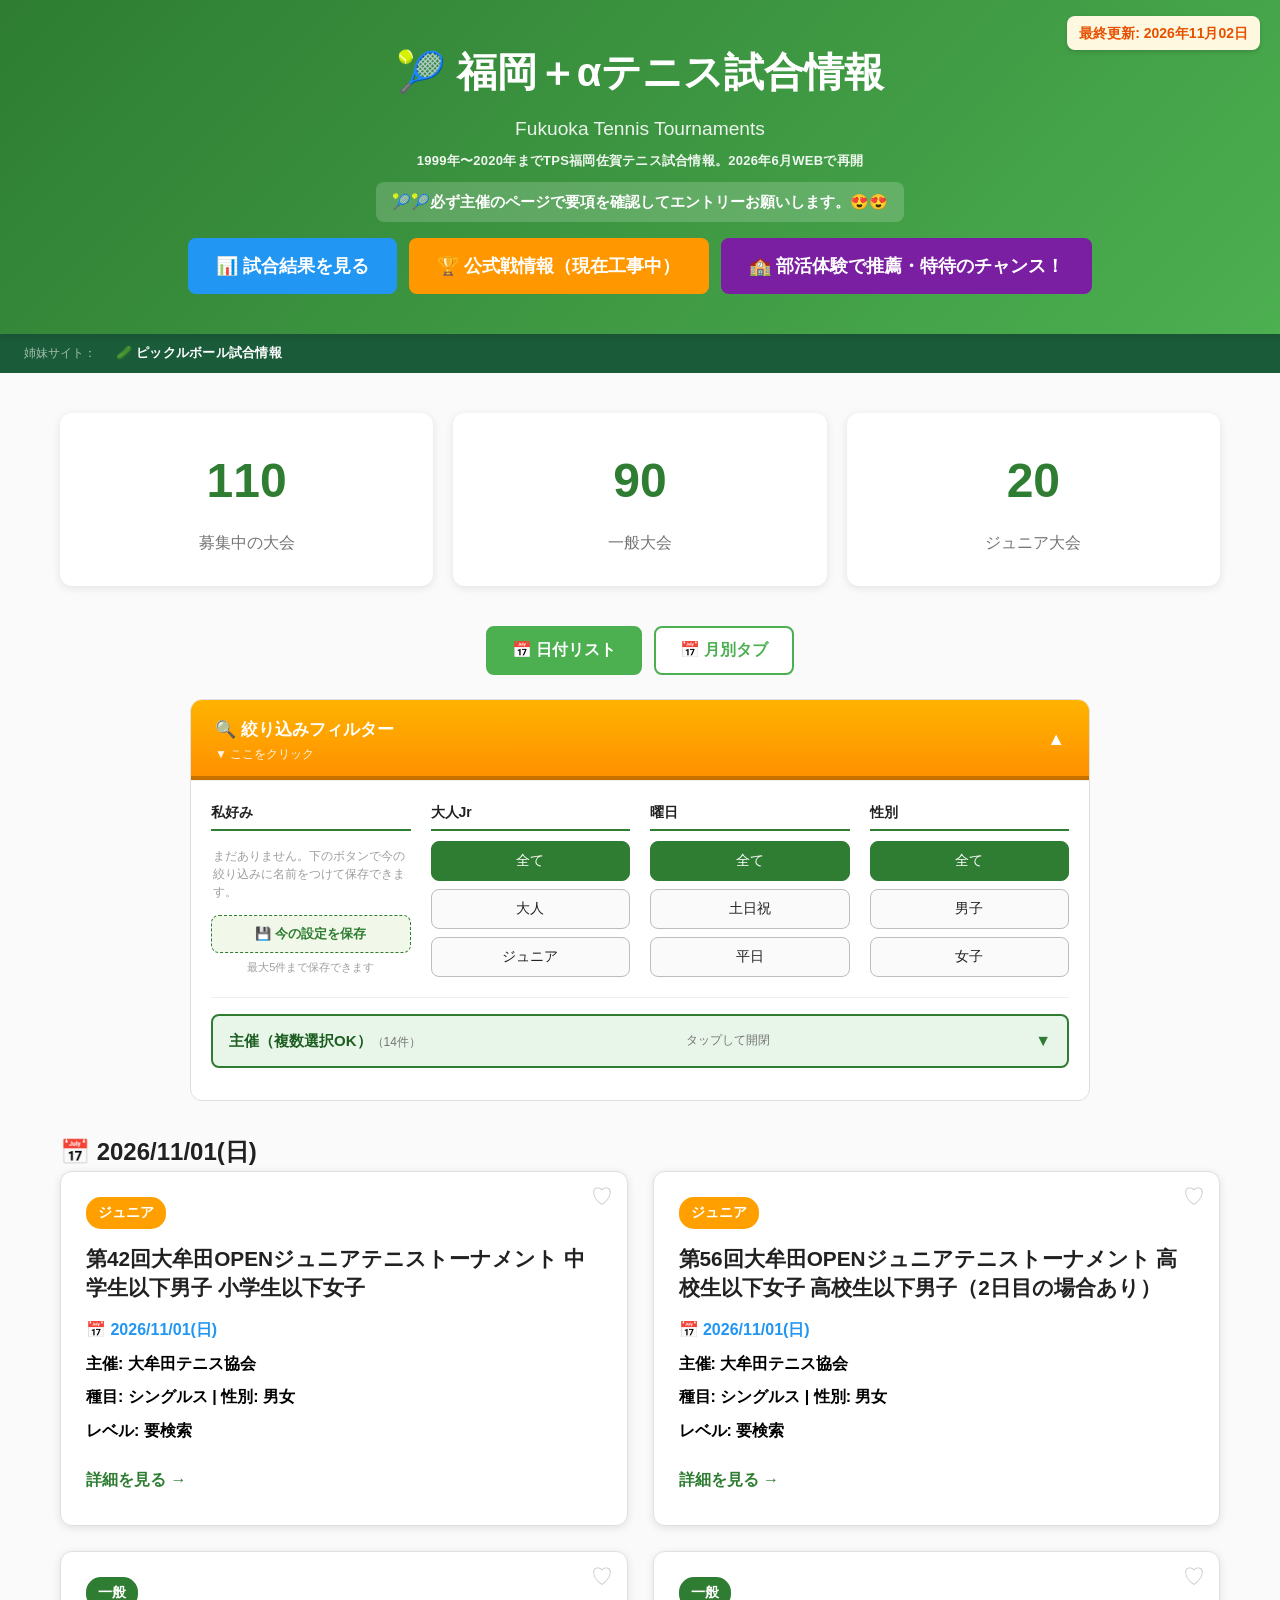
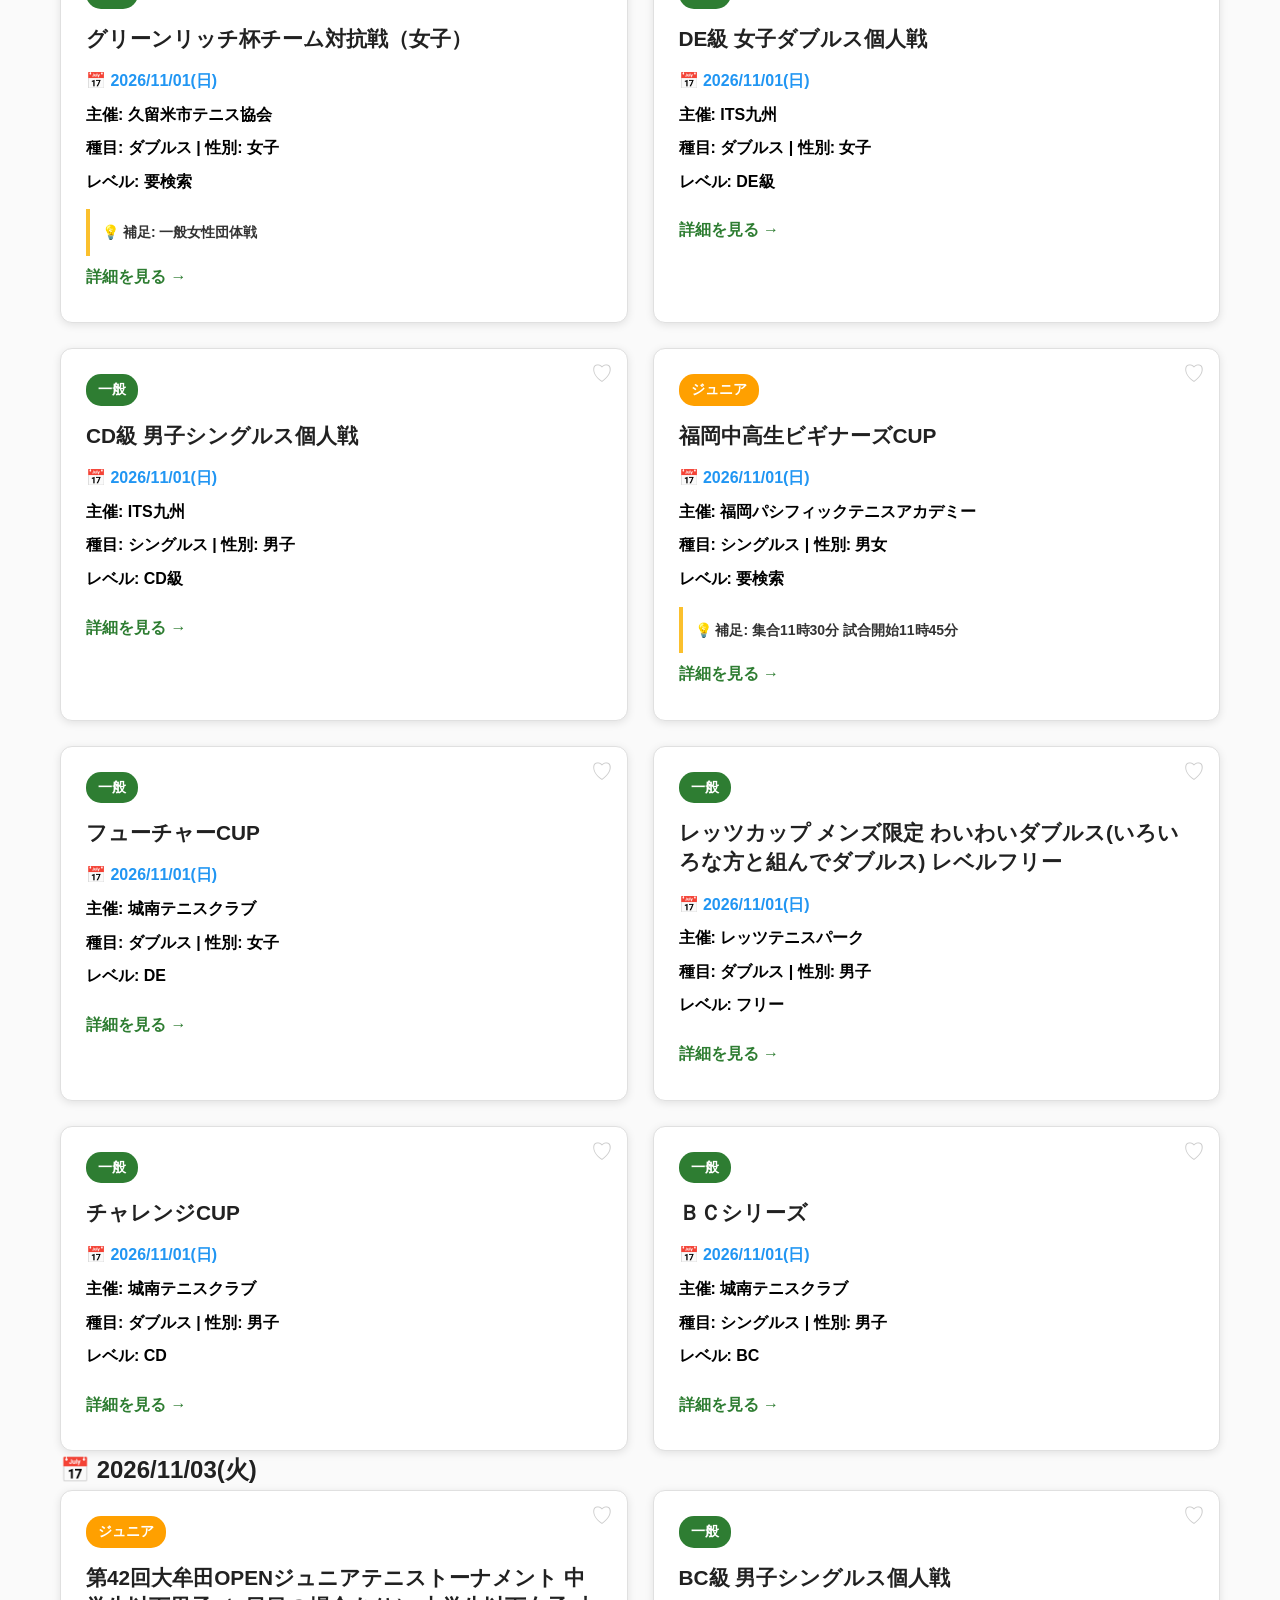
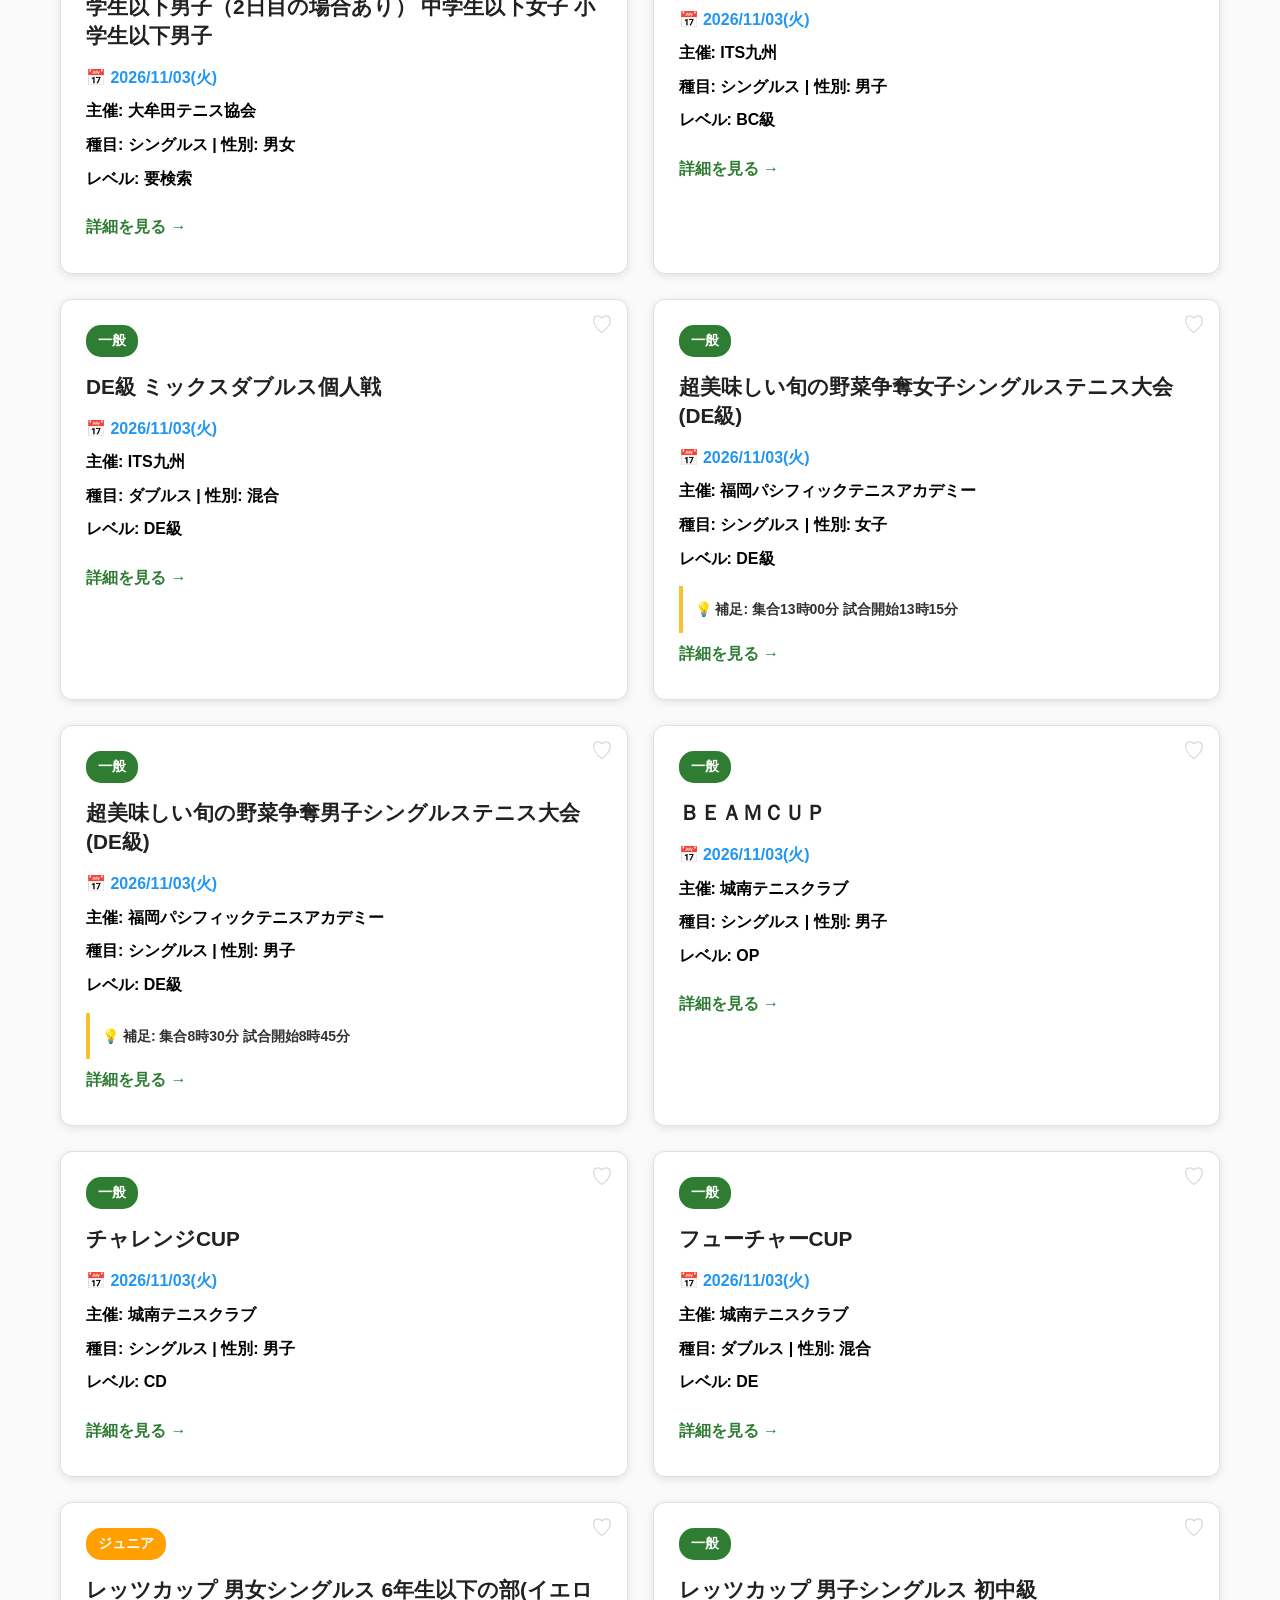
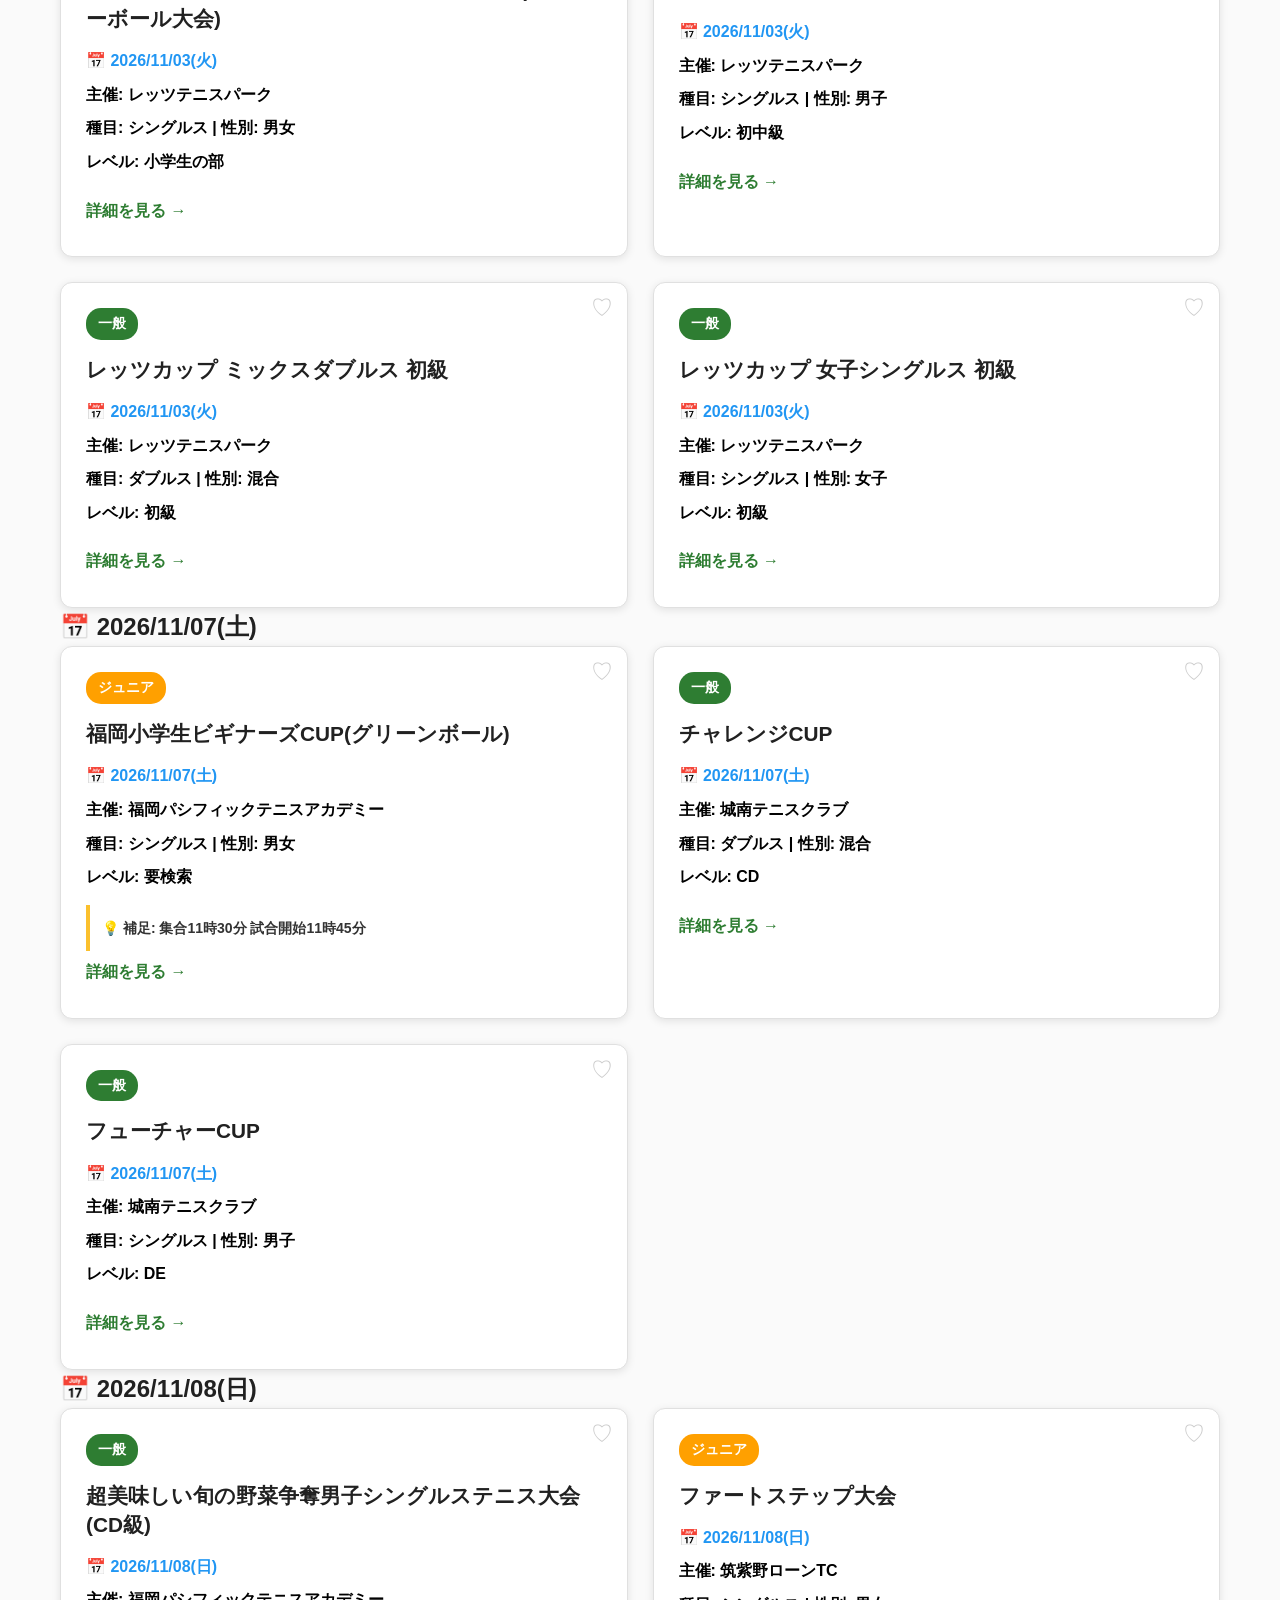
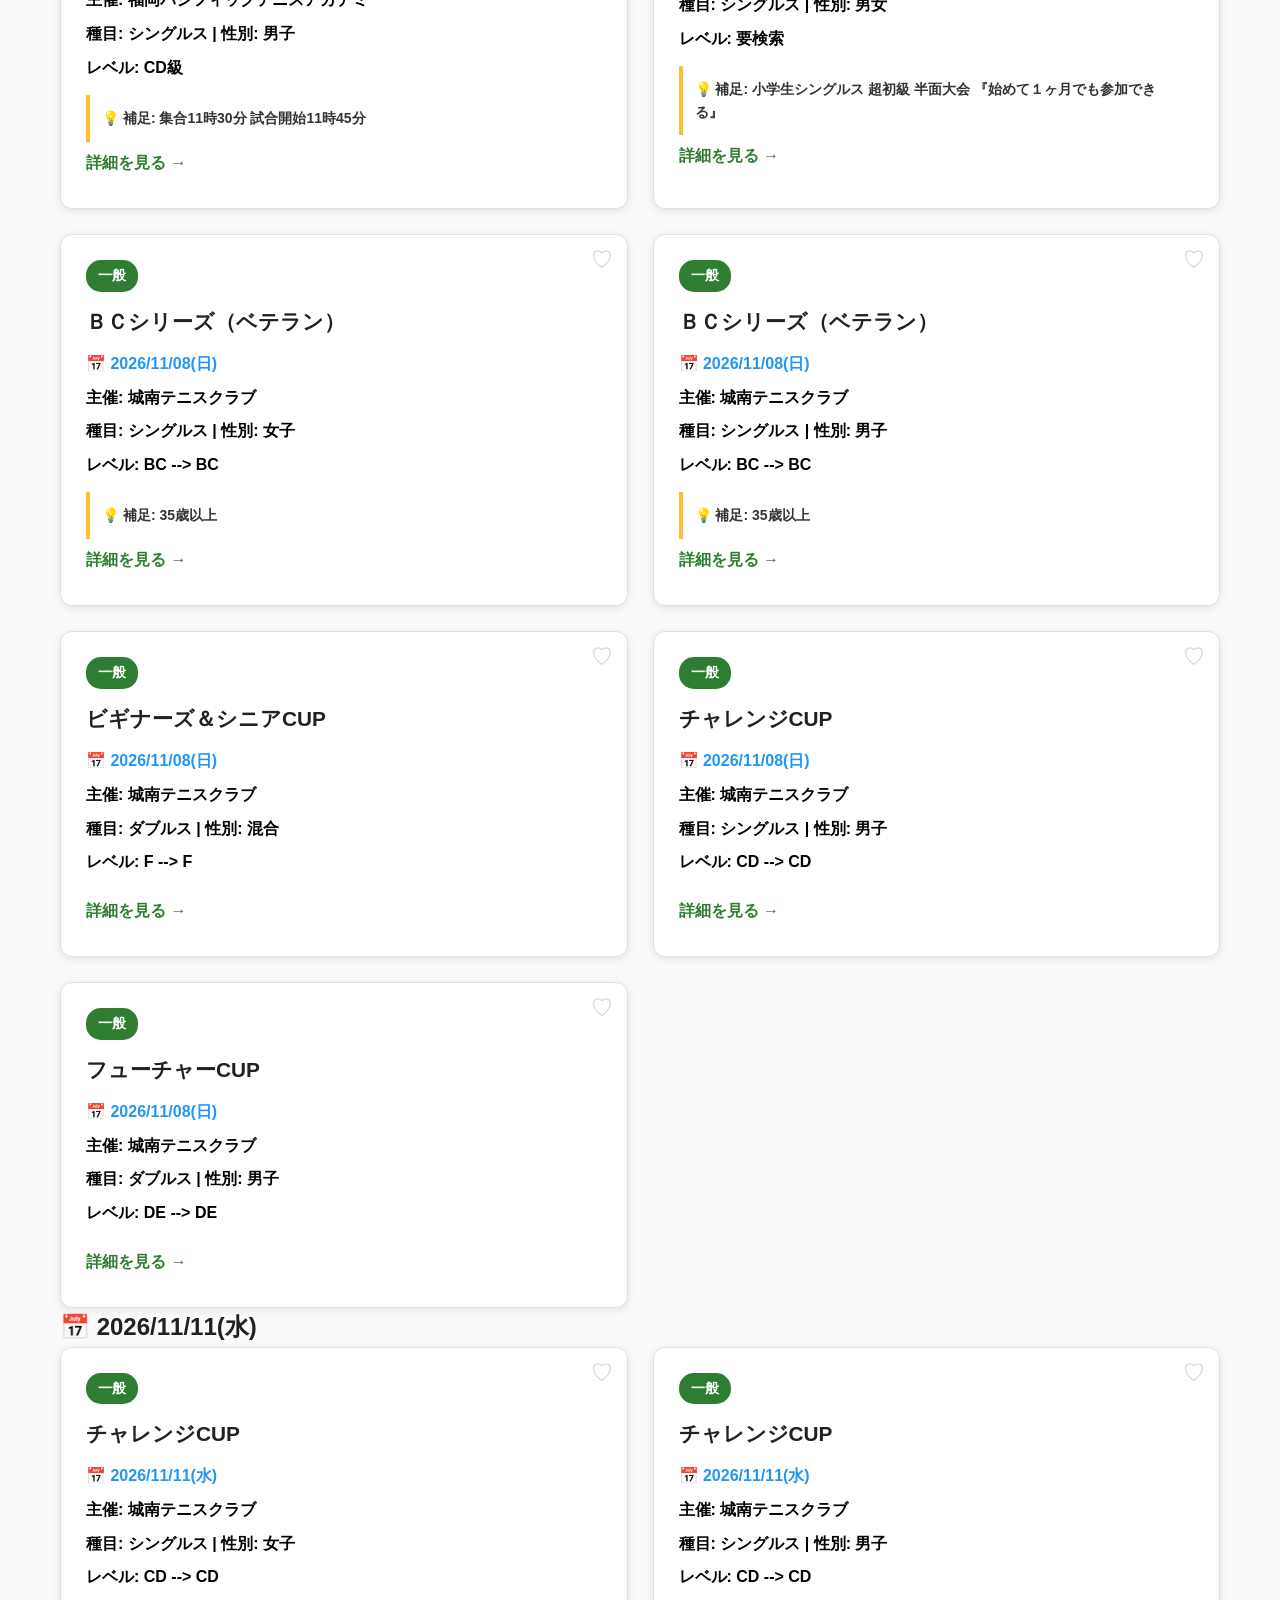
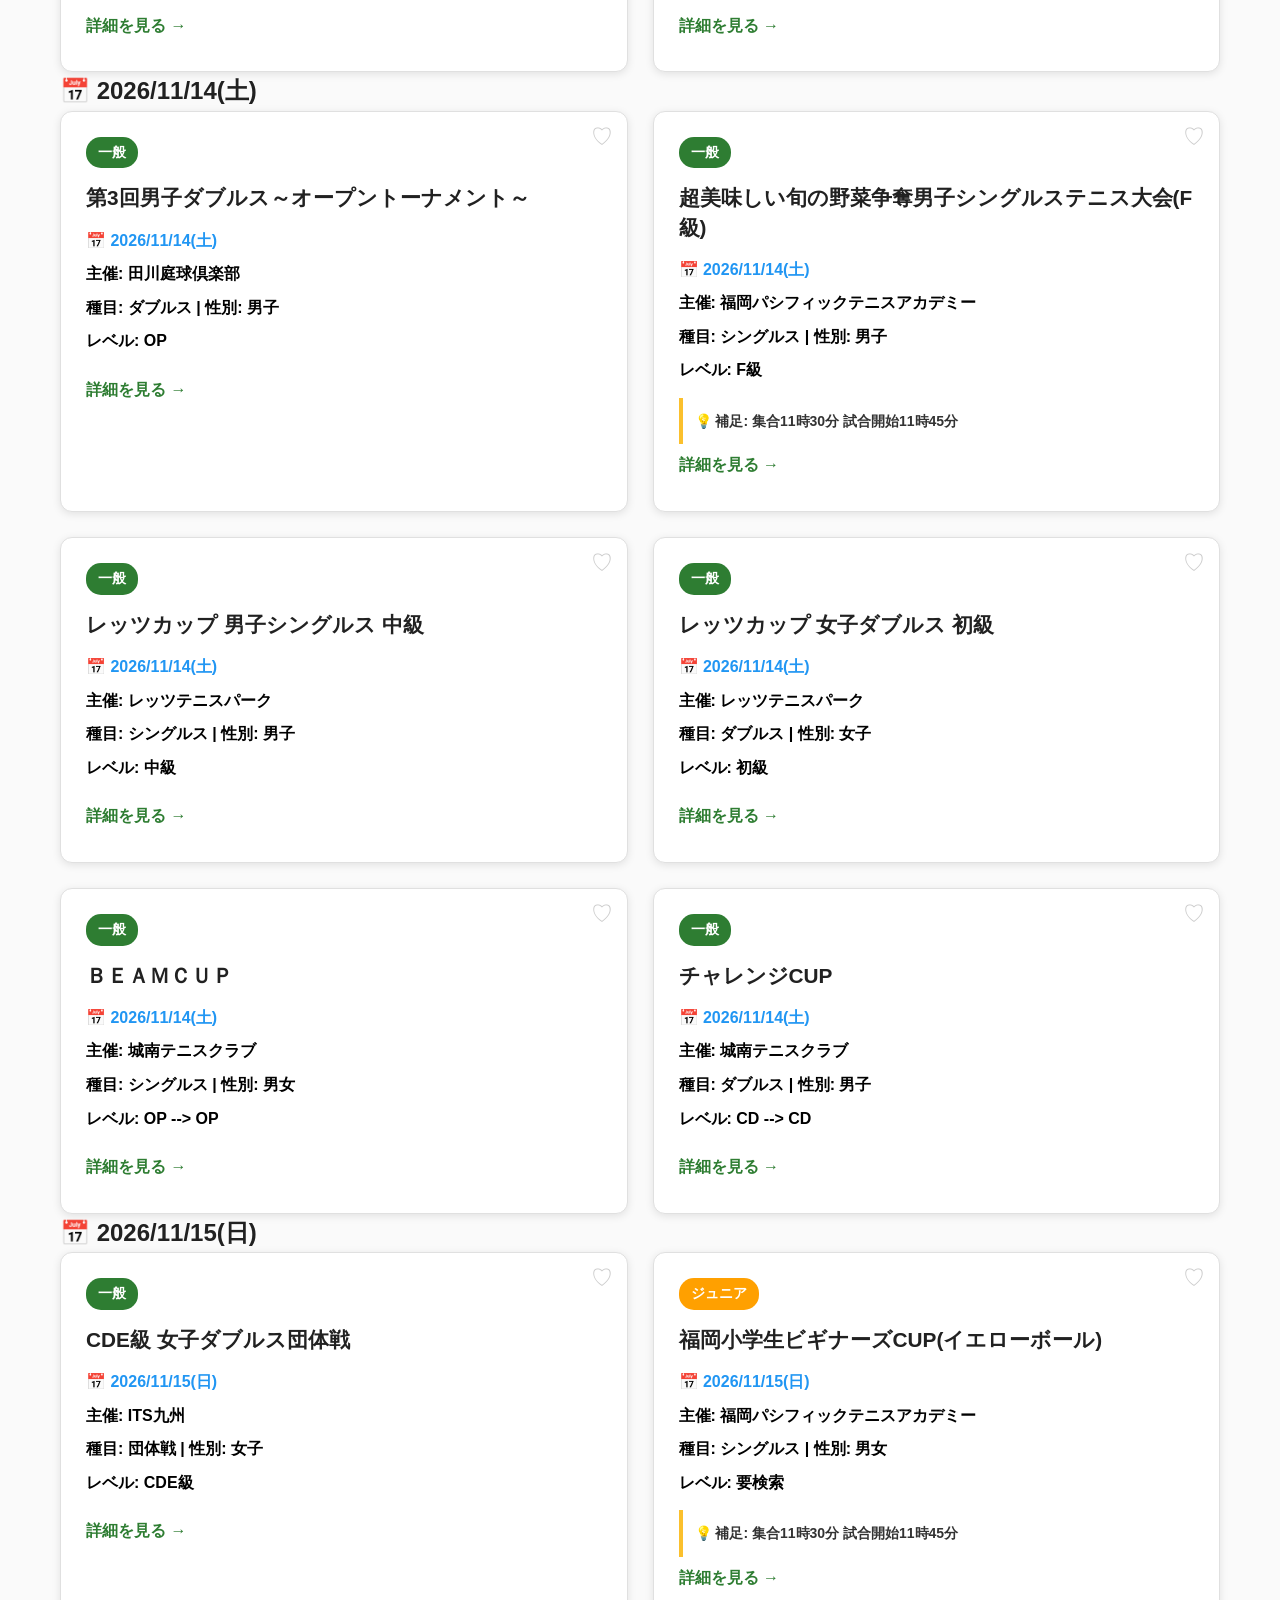
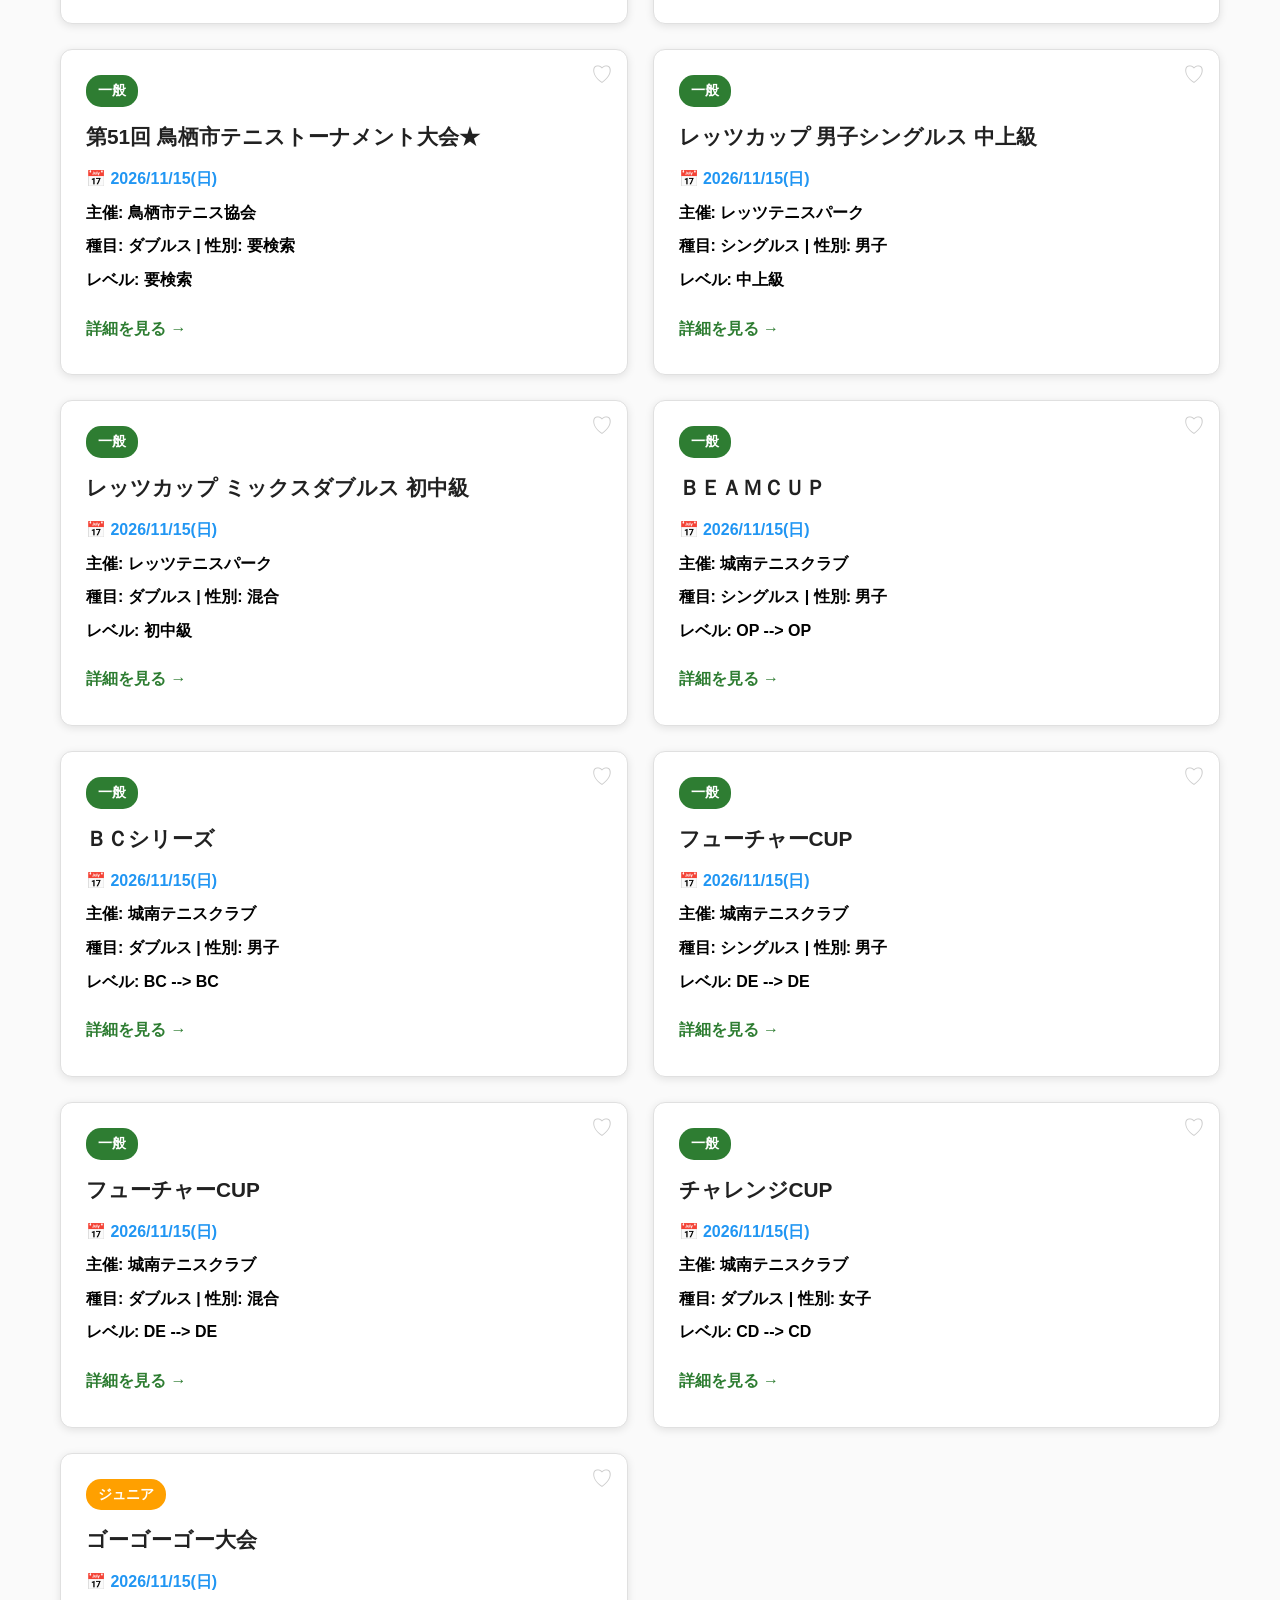
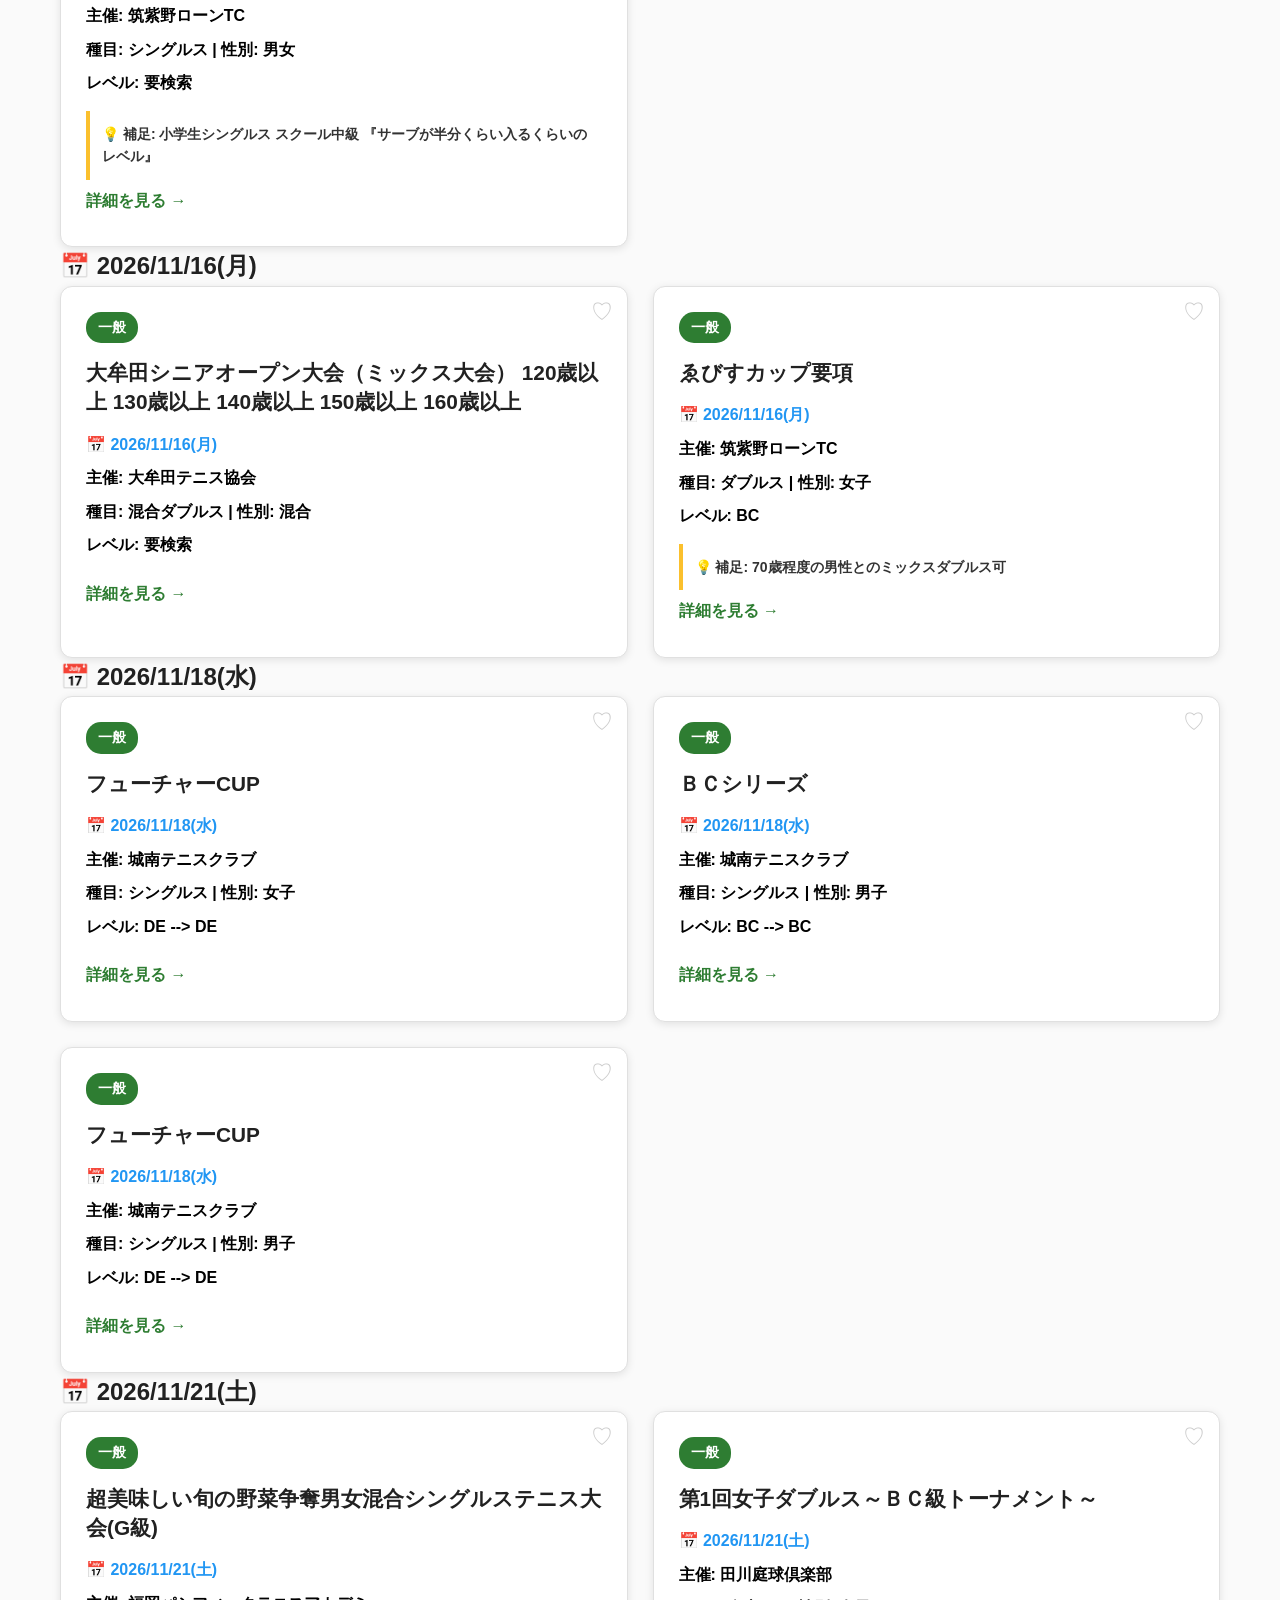
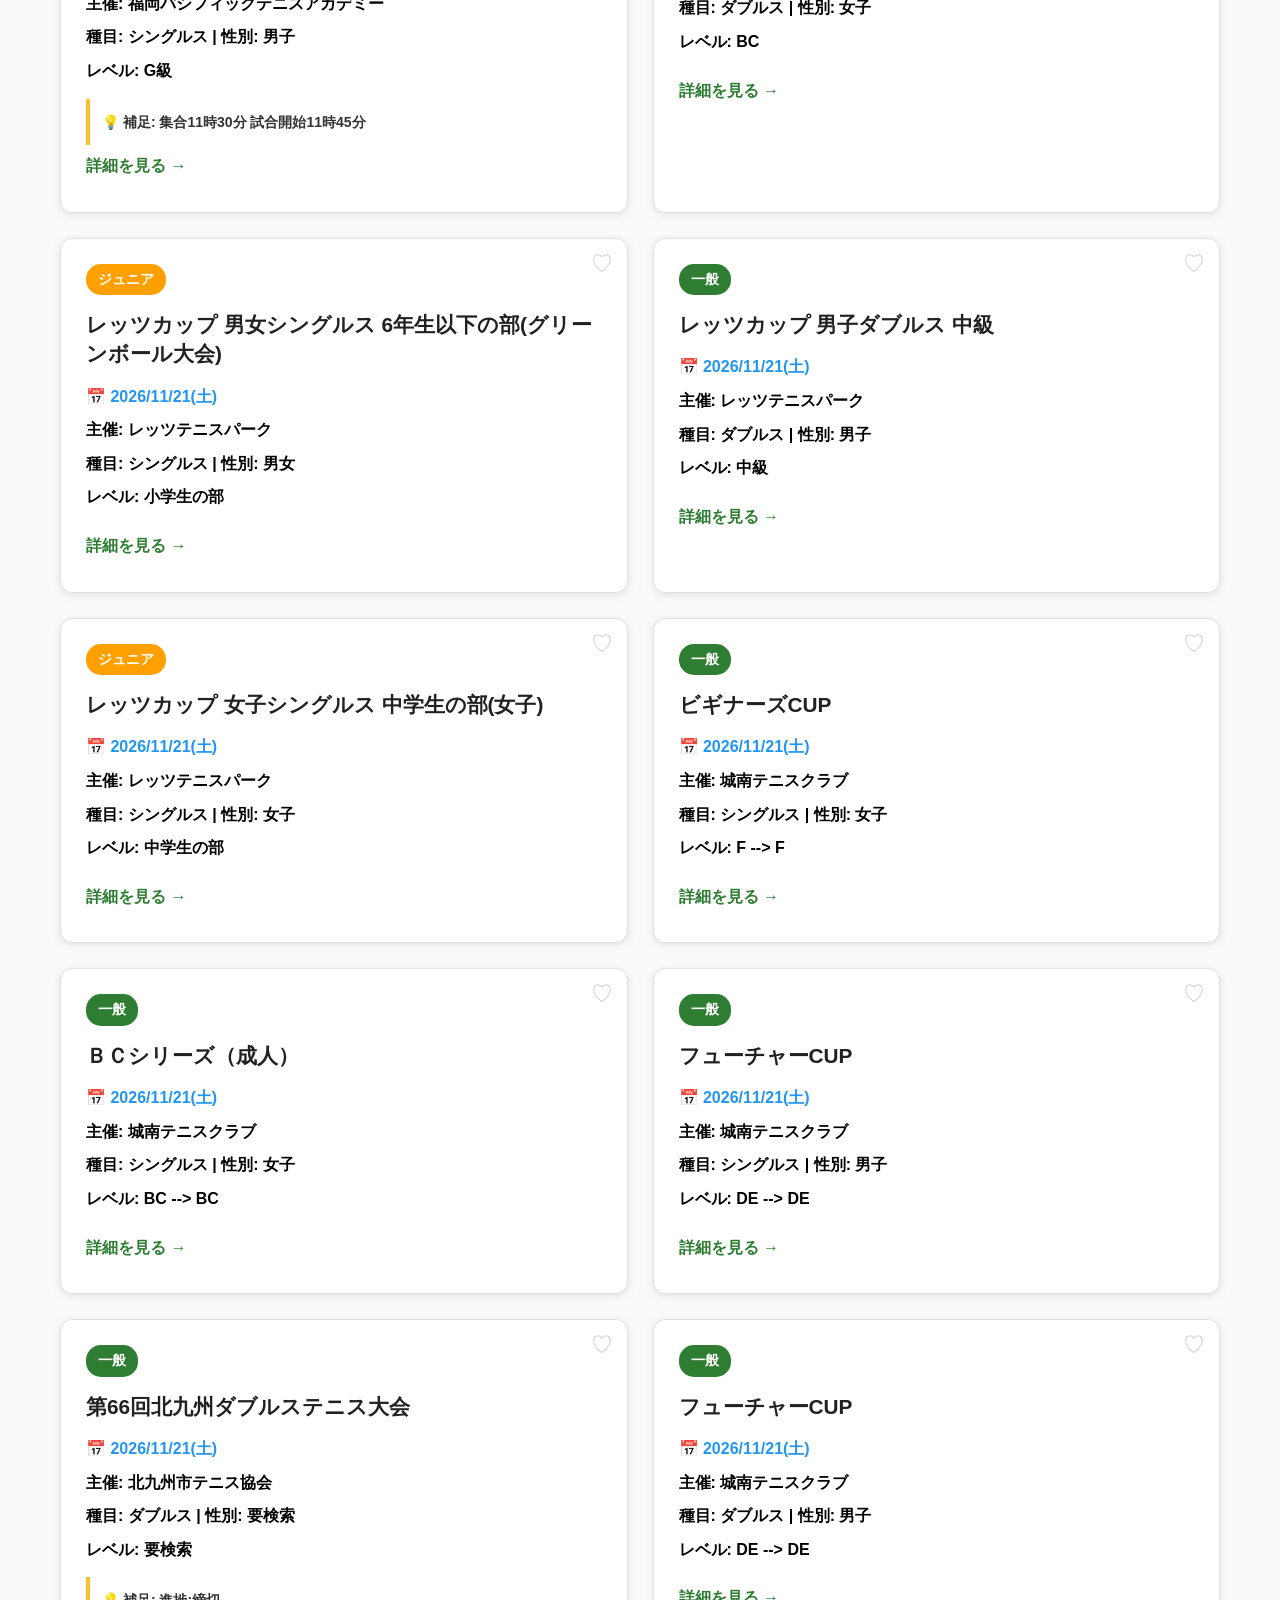
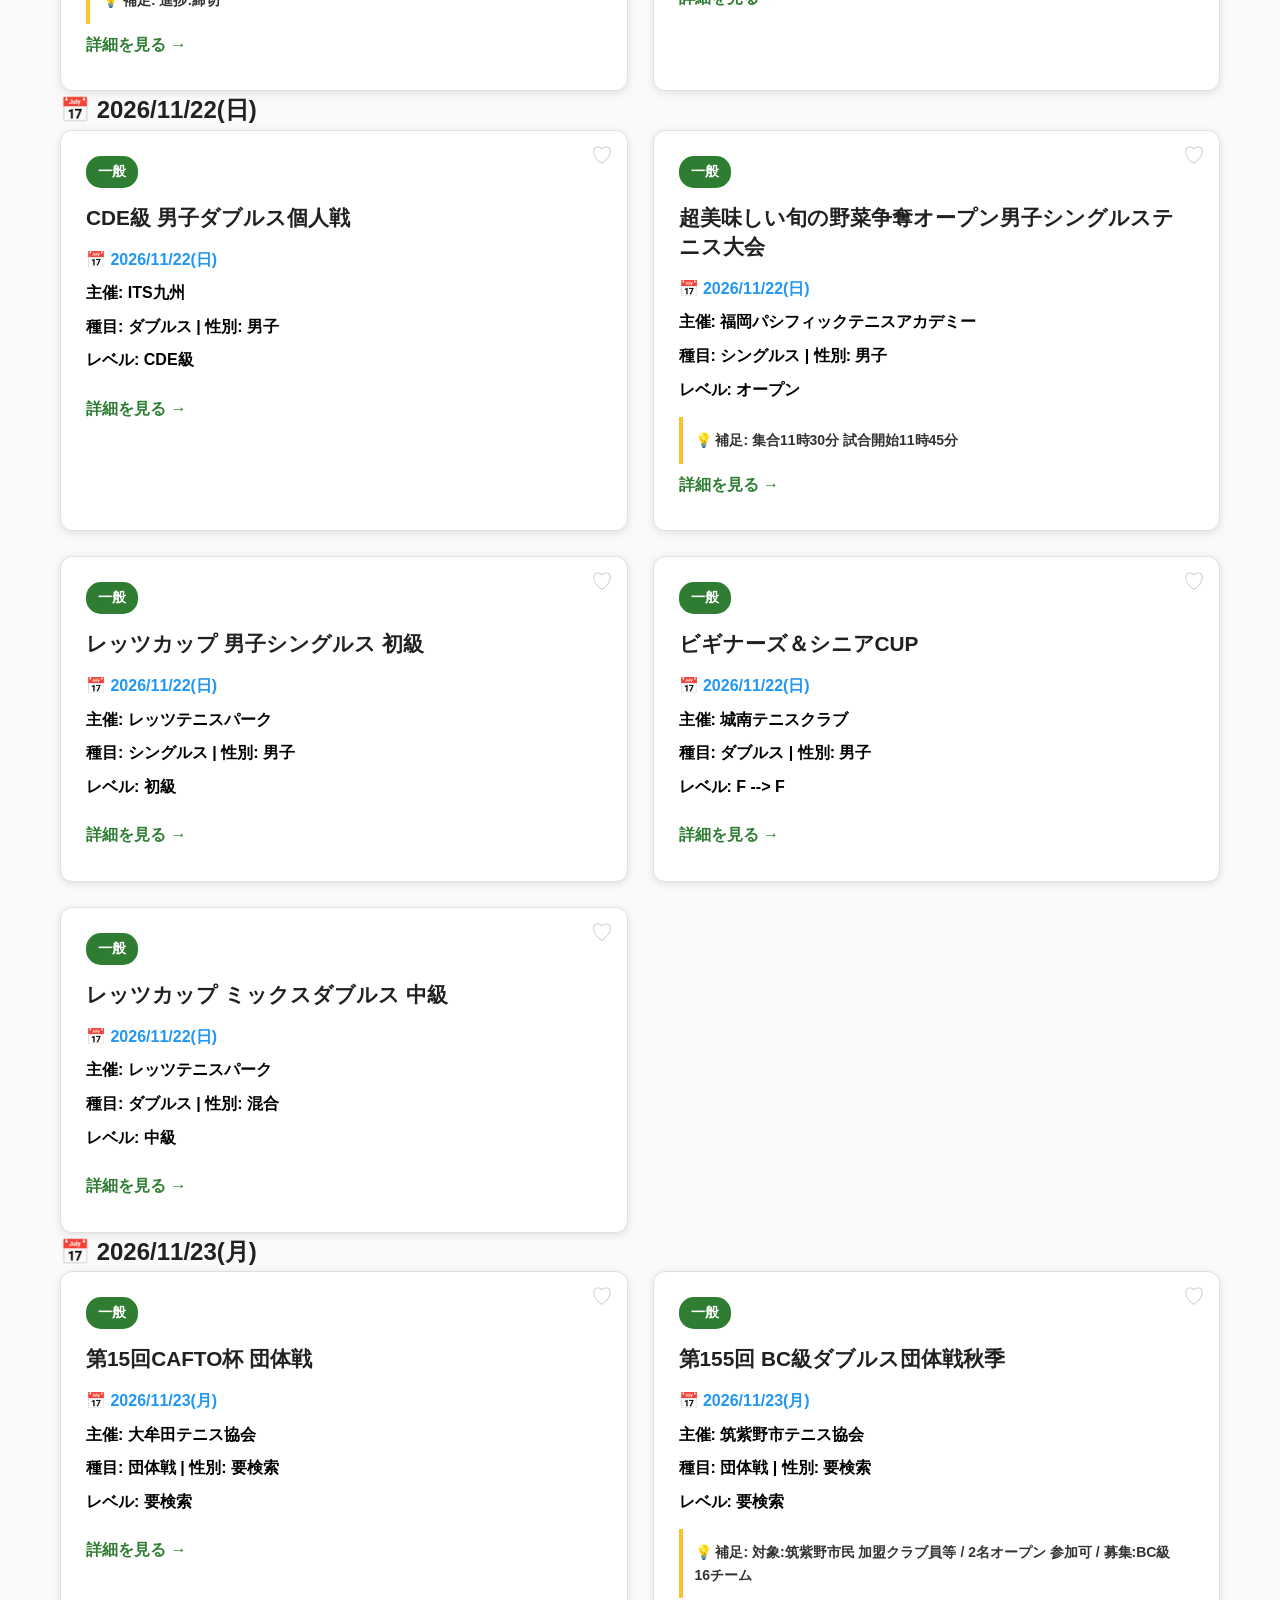
==== commit 32e8f9aa: "update: 2026-11-02 18:06" ====
--- a/docs/index.html
+++ b/docs/index.html
@@ -174,7 +174,7 @@
 <body>
     <header class="header">
         <div class="container">
-            <div class="update-badge">最終更新: 2026年10月31日</div>
+            <div class="update-badge">最終更新: 2026年11月02日</div>
             <h1 class="site-title">🎾 福岡＋αテニス試合情報</h1>
             <p class="site-subtitle">Fukuoka Tennis Tournaments</p>
             <p class="site-history">1999年〜2020年までTPS福岡佐賀テニス試合情報。2026年6月WEBで再開</p>
@@ -193,9 +193,9 @@
     <main class="main">
         <div class="container">
             <section class="stats">
-                <div class="stat-card"><div class="stat-number">114</div><div class="stat-label">募集中の大会</div></div>
-                <div class="stat-card"><div class="stat-number">95</div><div class="stat-label">一般大会</div></div>
-                <div class="stat-card"><div class="stat-number">19</div><div class="stat-label">ジュニア大会</div></div>
+                <div class="stat-card"><div class="stat-number">110</div><div class="stat-label">募集中の大会</div></div>
+                <div class="stat-card"><div class="stat-number">90</div><div class="stat-label">一般大会</div></div>
+                <div class="stat-card"><div class="stat-number">20</div><div class="stat-label">ジュニア大会</div></div>
             </section>
             <div class="view-toggle">
                 <button class="active" onclick="switchView('date')">📅 日付リスト</button>
@@ -246,7 +246,7 @@
                     </div>
                     <div class="org-area">
                         <div class="org-head" id="org-head" onclick="toggleOrgAccordion()">
-                            <h4>主催（複数選択OK）<span class="org-count">（15件）</span></h4>
+                            <h4>主催（複数選択OK）<span class="org-count">（14件）</span></h4>
                             <span class="org-hint">タップして開閉</span>
                             <span class="org-arrow-icon" id="org-arrow">▼</span>
                         </div>
@@ -265,12 +265,11 @@
                                 <button class="ob" data-org="its"><span class="chk">☐</span>ITS</button>
                                 <button class="ob" data-org="lets"><span class="chk">☐</span>レッツ</button>
                                 <button class="ob" data-org="shinspo"><span class="chk">☐</span>新スポ</button>
-                                <button class="ob" data-org="auto1"><span class="chk">☐</span>福岡銀行</button>
-                                <button class="ob" data-org="auto2"><span class="chk">☐</span>大牟田テニス協会</button>
-                                <button class="ob" data-org="auto3"><span class="chk">☐</span>久留米市テニス協会</button>
-                                <button class="ob" data-org="auto4"><span class="chk">☐</span>田川庭球倶楽部</button>
-                                <button class="ob" data-org="auto5"><span class="chk">☐</span>鳥栖市テニス協会</button>
-                                <button class="ob" data-org="auto6"><span class="chk">☐</span>北九州市テニス協会</button>
+                                <button class="ob" data-org="auto1"><span class="chk">☐</span>大牟田テニス協会</button>
+                                <button class="ob" data-org="auto2"><span class="chk">☐</span>久留米市テニス協会</button>
+                                <button class="ob" data-org="auto3"><span class="chk">☐</span>田川庭球倶楽部</button>
+                                <button class="ob" data-org="auto4"><span class="chk">☐</span>鳥栖市テニス協会</button>
+                                <button class="ob" data-org="auto5"><span class="chk">☐</span>北九州市テニス協会</button>
                             </div>
                         </div>
                     </div>
@@ -278,137 +277,9 @@
             </div>
             <section class="events" id="date-view">
                 <div class="date-section">
-                    <h2 class="date-title">📅 2026/10/30(金)</h2>
-                    <div class="event-grid">
-                        <div class="event-card" data-category="一般" data-daytype="weekday" data-gender="female" data-org="its" data-favid="auto_ITS九州_20261030_019">
-                            <button class="fav-btn" data-favid="auto_ITS九州_20261030_019" aria-label="お気に入り" onclick="toggleFav(this)">♡</button>
-                            <div class="card-header">
-                                <span class="category-badge general">一般</span>
-                            </div>
-                            <h3 class="event-title">平日 BC級 女子ダブルス個人戦</h3>
-                            <div style="margin: 8px 0; font-size: 16px; font-weight: 700; color: #2196F3;">
-                                📅 2026/10/30(金)
-                            </div>
-                            <div class="event-details">
-                                <p><strong>主催:</strong> ITS九州</p>
-                                <p><strong>種目:</strong> ダブルス | <strong>性別:</strong> 女子</p>
-                                <p><strong>レベル:</strong> BC級</p>
-                            </div>
-                            <a href="https://www.its-kyushu.com/new-event" class="detail-link" target="_blank" rel="noopener">詳細を見る →</a>
-                        </div>
-                    </div>
-                </div>
-                <div class="date-section">
-                    <h2 class="date-title">📅 2026/10/31(土)</h2>
-                    <div class="event-grid">
-                        <div class="event-card" data-category="一般" data-daytype="holiday" data-gender="male" data-org="pacific" data-favid="auto_福岡パシフ_20261031_026">
-                            <button class="fav-btn" data-favid="auto_福岡パシフ_20261031_026" aria-label="お気に入り" onclick="toggleFav(this)">♡</button>
-                            <div class="card-header">
-                                <span class="category-badge general">一般</span>
-                            </div>
-                            <h3 class="event-title">秋の乾杯!勝ち取れ!お酒争奪男子シングルステニス大会(DE級)</h3>
-                            <div style="margin: 8px 0; font-size: 16px; font-weight: 700; color: #2196F3;">
-                                📅 2026/10/31(土)
-                            </div>
-                            <div class="event-details">
-                                <p><strong>主催:</strong> 福岡パシフィックテニスアカデミー</p>
-                                <p><strong>種目:</strong> シングルス | <strong>性別:</strong> 男子</p>
-                                <p><strong>レベル:</strong> DE級</p>
-                            </div>
-                            <div class="event-notes">
-                                💡 補足: 集合11時30分 試合開始11時45分
-                            </div>
-                            <a href="http://www.kasuga-tennis.com/pacific/event/form.php?cd=1969" class="detail-link" target="_blank" rel="noopener">詳細を見る →</a>
-                        </div>
-                        <div class="event-card" data-category="一般" data-daytype="holiday" data-gender="male" data-org="lets" data-favid="auto_レッツテニ_20261031_021">
-                            <button class="fav-btn" data-favid="auto_レッツテニ_20261031_021" aria-label="お気に入り" onclick="toggleFav(this)">♡</button>
-                            <div class="card-header">
-                                <span class="category-badge general">一般</span>
-                            </div>
-                            <h3 class="event-title">レッツカップ 男子シングルス 上級</h3>
-                            <div style="margin: 8px 0; font-size: 16px; font-weight: 700; color: #2196F3;">
-                                📅 2026/10/31(土)
-                            </div>
-                            <div class="event-details">
-                                <p><strong>主催:</strong> レッツテニスパーク</p>
-                                <p><strong>種目:</strong> シングルス | <strong>性別:</strong> 男子</p>
-                                <p><strong>レベル:</strong> 上級</p>
-                            </div>
-                            <a href="https://lets-tennis-park.jp/matchi-information/" class="detail-link" target="_blank" rel="noopener">詳細を見る →</a>
-                        </div>
-                        <div class="event-card" data-category="ジュニア" data-daytype="holiday" data-gender="male female" data-org="auto1" data-favid="auto_福岡銀行_20261031_001">
-                            <button class="fav-btn" data-favid="auto_福岡銀行_20261031_001" aria-label="お気に入り" onclick="toggleFav(this)">♡</button>
-                            <div class="card-header">
-                                <span class="category-badge junior">ジュニア</span>
-                            </div>
-                            <h3 class="event-title">第16回ふくぎん少年少女テニス大会</h3>
-                            <div style="margin: 8px 0; font-size: 16px; font-weight: 700; color: #2196F3;">
-                                📅 2026/10/31(土)
-                            </div>
-                            <div class="event-details">
-                                <p><strong>主催:</strong> 福岡銀行</p>
-                                <p><strong>種目:</strong> シングルス | <strong>性別:</strong> 男女</p>
-                                <p><strong>レベル:</strong> 要検索</p>
-                            </div>
-                            <div class="event-notes">
-                                💡 補足: 福岡県および福岡県近郊に在住　小学校４、５、６年生
-                            </div>
-                            <a href="https://drive.google.com/file/d/1DLuSdrvgLdf7RvvSsUzLo4vsoGV0Yw9b/view?usp=sharing" class="detail-link" target="_blank" rel="noopener">詳細を見る →</a>
-                        </div>
-                        <div class="event-card" data-category="一般" data-daytype="holiday" data-gender="male" data-org="jonan" data-favid="auto_城南テニス_20261031_033">
-                            <button class="fav-btn" data-favid="auto_城南テニス_20261031_033" aria-label="お気に入り" onclick="toggleFav(this)">♡</button>
-                            <div class="card-header">
-                                <span class="category-badge general">一般</span>
-                            </div>
-                            <h3 class="event-title">フューチャーCUP</h3>
-                            <div style="margin: 8px 0; font-size: 16px; font-weight: 700; color: #2196F3;">
-                                📅 2026/10/31(土)
-                            </div>
-                            <div class="event-details">
-                                <p><strong>主催:</strong> 城南テニスクラブ</p>
-                                <p><strong>種目:</strong> シングルス | <strong>性別:</strong> 男子</p>
-                                <p><strong>レベル:</strong> DE</p>
-                            </div>
-                            <a href="https://jonantennis.net/convention/" class="detail-link" target="_blank" rel="noopener">詳細を見る →</a>
-                        </div>
-                        <div class="event-card" data-category="一般" data-daytype="holiday" data-gender="male" data-org="jonan" data-favid="auto_城南テニス_20261031_032">
-                            <button class="fav-btn" data-favid="auto_城南テニス_20261031_032" aria-label="お気に入り" onclick="toggleFav(this)">♡</button>
-                            <div class="card-header">
-                                <span class="category-badge general">一般</span>
-                            </div>
-                            <h3 class="event-title">ＢＥＡＭＣＵＰ</h3>
-                            <div style="margin: 8px 0; font-size: 16px; font-weight: 700; color: #2196F3;">
-                                📅 2026/10/31(土)
-                            </div>
-                            <div class="event-details">
-                                <p><strong>主催:</strong> 城南テニスクラブ</p>
-                                <p><strong>種目:</strong> シングルス | <strong>性別:</strong> 男子</p>
-                                <p><strong>レベル:</strong> OP</p>
-                            </div>
-                            <a href="https://jonantennis.net/convention/" class="detail-link" target="_blank" rel="noopener">詳細を見る →</a>
-                        </div>
-                        <div class="event-card" data-category="一般" data-daytype="holiday" data-gender="female" data-org="jonan" data-favid="auto_城南テニス_20261031_034">
-                            <button class="fav-btn" data-favid="auto_城南テニス_20261031_034" aria-label="お気に入り" onclick="toggleFav(this)">♡</button>
-                            <div class="card-header">
-                                <span class="category-badge general">一般</span>
-                            </div>
-                            <h3 class="event-title">ＢＣシリーズ（成人大会）</h3>
-                            <div style="margin: 8px 0; font-size: 16px; font-weight: 700; color: #2196F3;">
-                                📅 2026/10/31(土)
-                            </div>
-                            <div class="event-details">
-                                <p><strong>主催:</strong> 城南テニスクラブ</p>
-                                <p><strong>種目:</strong> シングルス | <strong>性別:</strong> 女子</p>
-                                <p><strong>レベル:</strong> BC</p>
-                            </div>
-                            <a href="https://jonantennis.net/convention/" class="detail-link" target="_blank" rel="noopener">詳細を見る →</a>
-                        </div>
-                    </div>
-                </div>
-                <div class="date-section">
                     <h2 class="date-title">📅 2026/11/01(日)</h2>
                     <div class="event-grid">
-                        <div class="event-card" data-category="ジュニア" data-daytype="holiday" data-gender="male female" data-org="auto2" data-favid="auto_大牟田テニ_20261101_014">
+                        <div class="event-card" data-category="ジュニア" data-daytype="holiday" data-gender="male female" data-org="auto1" data-favid="auto_大牟田テニ_20261101_014">
                             <button class="fav-btn" data-favid="auto_大牟田テニ_20261101_014" aria-label="お気に入り" onclick="toggleFav(this)">♡</button>
                             <div class="card-header">
                                 <span class="category-badge junior">ジュニア</span>
@@ -424,7 +295,7 @@
                             </div>
                             <a href="https://omuta-tennis.com/page70" class="detail-link" target="_blank" rel="noopener">詳細を見る →</a>
                         </div>
-                        <div class="event-card" data-category="ジュニア" data-daytype="holiday" data-gender="male female" data-org="auto2" data-favid="auto_大牟田テニ_20261101_013">
+                        <div class="event-card" data-category="ジュニア" data-daytype="holiday" data-gender="male female" data-org="auto1" data-favid="auto_大牟田テニ_20261101_013">
                             <button class="fav-btn" data-favid="auto_大牟田テニ_20261101_013" aria-label="お気に入り" onclick="toggleFav(this)">♡</button>
                             <div class="card-header">
                                 <span class="category-badge junior">ジュニア</span>
@@ -440,7 +311,7 @@
                             </div>
                             <a href="https://omuta-tennis.com/page70" class="detail-link" target="_blank" rel="noopener">詳細を見る →</a>
                         </div>
-                        <div class="event-card" data-category="一般" data-daytype="holiday" data-gender="female" data-org="auto3" data-favid="auto_久留米市テ_20261101_004">
+                        <div class="event-card" data-category="一般" data-daytype="holiday" data-gender="female" data-org="auto2" data-favid="auto_久留米市テ_20261101_004">
                             <button class="fav-btn" data-favid="auto_久留米市テ_20261101_004" aria-label="お気に入り" onclick="toggleFav(this)">♡</button>
                             <div class="card-header">
                                 <span class="category-badge general">一般</span>
@@ -579,7 +450,7 @@
                 <div class="date-section">
                     <h2 class="date-title">📅 2026/11/03(火)</h2>
                     <div class="event-grid">
-                        <div class="event-card" data-category="ジュニア" data-daytype="holiday" data-gender="male female" data-org="auto2" data-favid="auto_大牟田テニ_20261103_015">
+                        <div class="event-card" data-category="ジュニア" data-daytype="holiday" data-gender="male female" data-org="auto1" data-favid="auto_大牟田テニ_20261103_015">
                             <button class="fav-btn" data-favid="auto_大牟田テニ_20261103_015" aria-label="お気に入り" onclick="toggleFav(this)">♡</button>
                             <div class="card-header">
                                 <span class="category-badge junior">ジュニア</span>
@@ -1018,7 +889,7 @@
                 <div class="date-section">
                     <h2 class="date-title">📅 2026/11/14(土)</h2>
                     <div class="event-grid">
-                        <div class="event-card" data-category="一般" data-daytype="holiday" data-gender="male" data-org="auto4" data-favid="auto_田川庭球倶_20261114_007">
+                        <div class="event-card" data-category="一般" data-daytype="holiday" data-gender="male" data-org="auto3" data-favid="auto_田川庭球倶_20261114_007">
                             <button class="fav-btn" data-favid="auto_田川庭球倶_20261114_007" aria-label="お気に入り" onclick="toggleFav(this)">♡</button>
                             <div class="card-header">
                                 <span class="category-badge general">一般</span>
@@ -1161,7 +1032,7 @@
                             </div>
                             <a href="http://www.kasuga-tennis.com/pacific/event/form.php?cd=1976" class="detail-link" target="_blank" rel="noopener">詳細を見る →</a>
                         </div>
-                        <div class="event-card" data-category="一般" data-daytype="holiday" data-gender="male female" data-org="auto5" data-favid="auto_鳥栖市テニ_20261115_001">
+                        <div class="event-card" data-category="一般" data-daytype="holiday" data-gender="male female" data-org="auto4" data-favid="auto_鳥栖市テニ_20261115_001">
                             <button class="fav-btn" data-favid="auto_鳥栖市テニ_20261115_001" aria-label="お気に入り" onclick="toggleFav(this)">♡</button>
                             <div class="card-header">
                                 <span class="category-badge general">一般</span>
@@ -1298,13 +1169,32 @@
 																					CD</p>
                             </div>
                             <a href="https://jonantennis.net/convention/" class="detail-link" target="_blank" rel="noopener">詳細を見る →</a>
+                        </div>
+                        <div class="event-card" data-category="ジュニア" data-daytype="holiday" data-gender="male female" data-org="chikushino_lawn" data-favid="auto_筑紫野ロー_20261115_003">
+                            <button class="fav-btn" data-favid="auto_筑紫野ロー_20261115_003" aria-label="お気に入り" onclick="toggleFav(this)">♡</button>
+                            <div class="card-header">
+                                <span class="category-badge junior">ジュニア</span>
+                            </div>
+                            <h3 class="event-title">ゴーゴーゴー大会</h3>
+                            <div style="margin: 8px 0; font-size: 16px; font-weight: 700; color: #2196F3;">
+                                📅 2026/11/15(日)
+                            </div>
+                            <div class="event-details">
+                                <p><strong>主催:</strong> 筑紫野ローンTC</p>
+                                <p><strong>種目:</strong> シングルス | <strong>性別:</strong> 男女</p>
+                                <p><strong>レベル:</strong> 要検索</p>
+                            </div>
+                            <div class="event-notes">
+                                💡 補足: 小学生シングルス スクール中級 『サーブが半分くらい入るくらいのレベル』
+                            </div>
+                            <a href="https://chikushinotennis.web.fc2.com/inter.html" class="detail-link" target="_blank" rel="noopener">詳細を見る →</a>
                         </div>
                     </div>
                 </div>
                 <div class="date-section">
                     <h2 class="date-title">📅 2026/11/16(月)</h2>
                     <div class="event-grid">
-                        <div class="event-card" data-category="一般" data-daytype="weekday" data-gender="male female" data-org="auto2" data-favid="auto_大牟田テニ_20261116_016">
+                        <div class="event-card" data-category="一般" data-daytype="weekday" data-gender="male female" data-org="auto1" data-favid="auto_大牟田テニ_20261116_016">
                             <button class="fav-btn" data-favid="auto_大牟田テニ_20261116_016" aria-label="お気に入り" onclick="toggleFav(this)">♡</button>
                             <div class="card-header">
                                 <span class="category-badge general">一般</span>
@@ -1422,7 +1312,7 @@
                             </div>
                             <a href="http://www.kasuga-tennis.com/pacific/event/form.php?cd=1977" class="detail-link" target="_blank" rel="noopener">詳細を見る →</a>
                         </div>
-                        <div class="event-card" data-category="一般" data-daytype="holiday" data-gender="female" data-org="auto4" data-favid="auto_田川庭球倶_20261121_007">
+                        <div class="event-card" data-category="一般" data-daytype="holiday" data-gender="female" data-org="auto3" data-favid="auto_田川庭球倶_20261121_007">
                             <button class="fav-btn" data-favid="auto_田川庭球倶_20261121_007" aria-label="お気に入り" onclick="toggleFav(this)">♡</button>
                             <div class="card-header">
                                 <span class="category-badge general">一般</span>
@@ -1540,7 +1430,7 @@
                             </div>
                             <a href="https://jonantennis.net/convention/" class="detail-link" target="_blank" rel="noopener">詳細を見る →</a>
                         </div>
-                        <div class="event-card" data-category="一般" data-daytype="holiday" data-gender="male female" data-org="auto6" data-favid="auto_北九州市テ_20261121_011">
+                        <div class="event-card" data-category="一般" data-daytype="holiday" data-gender="male female" data-org="auto5" data-favid="auto_北九州市テ_20261121_011">
                             <button class="fav-btn" data-favid="auto_北九州市テ_20261121_011" aria-label="お気に入り" onclick="toggleFav(this)">♡</button>
                             <div class="card-header">
                                 <span class="category-badge general">一般</span>
@@ -1558,6 +1448,24 @@
                                 💡 補足: 進捗:締切
                             </div>
                             <a href="http://www.tenniskita9syu.shop/img/file1598.pdf" class="detail-link" target="_blank" rel="noopener">詳細を見る →</a>
+                        </div>
+                        <div class="event-card" data-category="一般" data-daytype="holiday" data-gender="male" data-org="jonan" data-favid="auto_城南テニス_20261121_029">
+                            <button class="fav-btn" data-favid="auto_城南テニス_20261121_029" aria-label="お気に入り" onclick="toggleFav(this)">♡</button>
+                            <div class="card-header">
+                                <span class="category-badge general">一般</span>
+                            </div>
+                            <h3 class="event-title">フューチャーCUP</h3>
+                            <div style="margin: 8px 0; font-size: 16px; font-weight: 700; color: #2196F3;">
+                                📅 2026/11/21(土)
+                            </div>
+                            <div class="event-details">
+                                <p><strong>主催:</strong> 城南テニスクラブ</p>
+                                <p><strong>種目:</strong> ダブルス | <strong>性別:</strong> 男子</p>
+                                <p><strong>レベル:</strong> DE										
+									 -->
+																					DE</p>
+                            </div>
+                            <a href="https://jonantennis.net/convention/" class="detail-link" target="_blank" rel="noopener">詳細を見る →</a>
                         </div>
                     </div>
                 </div>
@@ -1654,7 +1562,7 @@
                 <div class="date-section">
                     <h2 class="date-title">📅 2026/11/23(月)</h2>
                     <div class="event-grid">
-                        <div class="event-card" data-category="一般" data-daytype="holiday" data-gender="male female" data-org="auto2" data-favid="auto_大牟田テニ_20261123_017">
+                        <div class="event-card" data-category="一般" data-daytype="holiday" data-gender="male female" data-org="auto1" data-favid="auto_大牟田テニ_20261123_017">
                             <button class="fav-btn" data-favid="auto_大牟田テニ_20261123_017" aria-label="お気に入り" onclick="toggleFav(this)">♡</button>
                             <div class="card-header">
                                 <span class="category-badge general">一般</span>
@@ -1828,7 +1736,7 @@
                 <div class="date-section">
                     <h2 class="date-title">📅 2026/11/28(土)</h2>
                     <div class="event-grid">
-                        <div class="event-card" data-category="一般" data-daytype="holiday" data-gender="male" data-org="auto4" data-favid="auto_田川庭球倶_20261128_008">
+                        <div class="event-card" data-category="一般" data-daytype="holiday" data-gender="male" data-org="auto3" data-favid="auto_田川庭球倶_20261128_008">
                             <button class="fav-btn" data-favid="auto_田川庭球倶_20261128_008" aria-label="お気に入り" onclick="toggleFav(this)">♡</button>
                             <div class="card-header">
                                 <span class="category-badge general">一般</span>
@@ -1868,7 +1776,7 @@
                 <div class="date-section">
                     <h2 class="date-title">📅 2026/11/29(日)</h2>
                     <div class="event-grid">
-                        <div class="event-card" data-category="一般" data-daytype="holiday" data-gender="male female" data-org="auto2" data-favid="auto_大牟田テニ_20261129_018">
+                        <div class="event-card" data-category="一般" data-daytype="holiday" data-gender="male female" data-org="auto1" data-favid="auto_大牟田テニ_20261129_018">
                             <button class="fav-btn" data-favid="auto_大牟田テニ_20261129_018" aria-label="お気に入り" onclick="toggleFav(this)">♡</button>
                             <div class="card-header">
                                 <span class="category-badge general">一般</span>
@@ -1964,7 +1872,7 @@
                 <div class="date-section">
                     <h2 class="date-title">📅 2026/12/06(日)</h2>
                     <div class="event-grid">
-                        <div class="event-card" data-category="一般" data-daytype="holiday" data-gender="male female" data-org="auto2" data-favid="auto_大牟田テニ_20261206_018">
+                        <div class="event-card" data-category="一般" data-daytype="holiday" data-gender="male female" data-org="auto1" data-favid="auto_大牟田テニ_20261206_018">
                             <button class="fav-btn" data-favid="auto_大牟田テニ_20261206_018" aria-label="お気に入り" onclick="toggleFav(this)">♡</button>
                             <div class="card-header">
                                 <span class="category-badge general">一般</span>
@@ -2055,7 +1963,7 @@
                 <div class="date-section">
                     <h2 class="date-title">📅 2026/12/12(土)</h2>
                     <div class="event-grid">
-                        <div class="event-card" data-category="一般" data-daytype="holiday" data-gender="male" data-org="auto4" data-favid="auto_田川庭球倶_20261212_008">
+                        <div class="event-card" data-category="一般" data-daytype="holiday" data-gender="male" data-org="auto3" data-favid="auto_田川庭球倶_20261212_008">
                             <button class="fav-btn" data-favid="auto_田川庭球倶_20261212_008" aria-label="お気に入り" onclick="toggleFav(this)">♡</button>
                             <div class="card-header">
                                 <span class="category-badge general">一般</span>
@@ -2187,6 +2095,25 @@
                             </div>
                             <a href="http://www.kasuga-tennis.com/pacific/event/form.php?cd=1986" class="detail-link" target="_blank" rel="noopener">詳細を見る →</a>
                         </div>
+                        <div class="event-card" data-category="ジュニア" data-daytype="holiday" data-gender="male female" data-org="chikushino_lawn" data-favid="auto_筑紫野ロー_20261213_002">
+                            <button class="fav-btn" data-favid="auto_筑紫野ロー_20261213_002" aria-label="お気に入り" onclick="toggleFav(this)">♡</button>
+                            <div class="card-header">
+                                <span class="category-badge junior">ジュニア</span>
+                            </div>
+                            <h3 class="event-title">ファートステップ大会</h3>
+                            <div style="margin: 8px 0; font-size: 16px; font-weight: 700; color: #2196F3;">
+                                📅 2026/12/13(日)
+                            </div>
+                            <div class="event-details">
+                                <p><strong>主催:</strong> 筑紫野ローンTC</p>
+                                <p><strong>種目:</strong> シングルス | <strong>性別:</strong> 男女</p>
+                                <p><strong>レベル:</strong> 要検索</p>
+                            </div>
+                            <div class="event-notes">
+                                💡 補足: 小学生シングルス 超初級 半面大会 『始めて１ヶ月でも参加できる』
+                            </div>
+                            <a href="https://chikushinotennis.web.fc2.com/inter.html" class="detail-link" target="_blank" rel="noopener">詳細を見る →</a>
+                        </div>
                     </div>
                 </div>
                 <div class="date-section">
@@ -2213,7 +2140,7 @@
                 <div class="date-section">
                     <h2 class="date-title">📅 2026/12/19(土)</h2>
                     <div class="event-grid">
-                        <div class="event-card" data-category="一般" data-daytype="holiday" data-gender="male" data-org="auto4" data-favid="auto_田川庭球倶_20261219_010">
+                        <div class="event-card" data-category="一般" data-daytype="holiday" data-gender="male" data-org="auto3" data-favid="auto_田川庭球倶_20261219_010">
                             <button class="fav-btn" data-favid="auto_田川庭球倶_20261219_010" aria-label="お気に入り" onclick="toggleFav(this)">♡</button>
                             <div class="card-header">
                                 <span class="category-badge general">一般</span>
@@ -2341,7 +2268,7 @@
                 <div class="date-section">
                     <h2 class="date-title">📅 2026/12/27(日)</h2>
                     <div class="event-grid">
-                        <div class="event-card" data-category="一般" data-daytype="holiday" data-gender="male" data-org="auto3" data-favid="auto_久留米市テ_20261227_004">
+                        <div class="event-card" data-category="一般" data-daytype="holiday" data-gender="male" data-org="auto2" data-favid="auto_久留米市テ_20261227_004">
                             <button class="fav-btn" data-favid="auto_久留米市テ_20261227_004" aria-label="お気に入り" onclick="toggleFav(this)">♡</button>
                             <div class="card-header">
                                 <span class="category-badge general">一般</span>
@@ -2385,21 +2312,1299 @@
                 </div>
             </section>
             <div class="month-tabs" id="month-tabs">
-                <button class="month-tab active" onclick="showMonth('2026年10月')">2026年10月</button>
-                <button class="month-tab" onclick="showMonth('2026年11月')">2026年11月</button>
+                <button class="month-tab active" onclick="showMonth('2026年11月')">2026年11月</button>
                 <button class="month-tab" onclick="showMonth('2026年12月')">2026年12月</button>
             </div>
-            <section class="month-section active" id="month-2026年10月">
-                <h2 class="date-title">📅 2026年10月の大会一覧</h2>
+            <section class="month-section active" id="month-2026年11月">
+                <h2 class="date-title">📅 2026年11月の大会一覧</h2>
                 <div class="event-grid">
-                        <div class="event-card" data-category="一般" data-daytype="weekday" data-gender="female" data-org="its" data-favid="auto_ITS九州_20261030_019">
-                            <button class="fav-btn" data-favid="auto_ITS九州_20261030_019" aria-label="お気に入り" onclick="toggleFav(this)">♡</button>
-                            <div class="card-header">
-                                <span class="category-badge general">一般</span>
-                            </div>
-                            <h3 class="event-title">平日 BC級 女子ダブルス個人戦</h3>
-                            <div style="margin: 8px 0; font-size: 16px; font-weight: 700; color: #2196F3;">
-                                📅 2026/10/30(金)
+                        <div class="event-card" data-category="ジュニア" data-daytype="holiday" data-gender="male female" data-org="auto1" data-favid="auto_大牟田テニ_20261101_014">
+                            <button class="fav-btn" data-favid="auto_大牟田テニ_20261101_014" aria-label="お気に入り" onclick="toggleFav(this)">♡</button>
+                            <div class="card-header">
+                                <span class="category-badge junior">ジュニア</span>
+                            </div>
+                            <h3 class="event-title">第42回大牟田OPENジュニアテニストーナメント 中学生以下男子 小学生以下女子</h3>
+                            <div style="margin: 8px 0; font-size: 16px; font-weight: 700; color: #2196F3;">
+                                📅 2026/11/01(日)
+                            </div>
+                            <div class="event-details">
+                                <p><strong>主催:</strong> 大牟田テニス協会</p>
+                                <p><strong>種目:</strong> シングルス | <strong>性別:</strong> 男女</p>
+                                <p><strong>レベル:</strong> 要検索</p>
+                            </div>
+                            <a href="https://omuta-tennis.com/page70" class="detail-link" target="_blank" rel="noopener">詳細を見る →</a>
+                        </div>
+                        <div class="event-card" data-category="ジュニア" data-daytype="holiday" data-gender="male female" data-org="auto1" data-favid="auto_大牟田テニ_20261101_013">
+                            <button class="fav-btn" data-favid="auto_大牟田テニ_20261101_013" aria-label="お気に入り" onclick="toggleFav(this)">♡</button>
+                            <div class="card-header">
+                                <span class="category-badge junior">ジュニア</span>
+                            </div>
+                            <h3 class="event-title">第56回大牟田OPENジュニアテニストーナメント 高校生以下女子 高校生以下男子（2日目の場合あり）</h3>
+                            <div style="margin: 8px 0; font-size: 16px; font-weight: 700; color: #2196F3;">
+                                📅 2026/11/01(日)
+                            </div>
+                            <div class="event-details">
+                                <p><strong>主催:</strong> 大牟田テニス協会</p>
+                                <p><strong>種目:</strong> シングルス | <strong>性別:</strong> 男女</p>
+                                <p><strong>レベル:</strong> 要検索</p>
+                            </div>
+                            <a href="https://omuta-tennis.com/page70" class="detail-link" target="_blank" rel="noopener">詳細を見る →</a>
+                        </div>
+                        <div class="event-card" data-category="一般" data-daytype="holiday" data-gender="female" data-org="auto2" data-favid="auto_久留米市テ_20261101_004">
+                            <button class="fav-btn" data-favid="auto_久留米市テ_20261101_004" aria-label="お気に入り" onclick="toggleFav(this)">♡</button>
+                            <div class="card-header">
+                                <span class="category-badge general">一般</span>
+                            </div>
+                            <h3 class="event-title">グリーンリッチ杯チーム対抗戦（女子）</h3>
+                            <div style="margin: 8px 0; font-size: 16px; font-weight: 700; color: #2196F3;">
+                                📅 2026/11/01(日)
+                            </div>
+                            <div class="event-details">
+                                <p><strong>主催:</strong> 久留米市テニス協会</p>
+                                <p><strong>種目:</strong> ダブルス | <strong>性別:</strong> 女子</p>
+                                <p><strong>レベル:</strong> 要検索</p>
+                            </div>
+                            <div class="event-notes">
+                                💡 補足: 一般女性団体戦
+                            </div>
+                            <a href="https://tennis.kurume.ne.jp/wp-content/uploads/2026/04/2026.pdf" class="detail-link" target="_blank" rel="noopener">詳細を見る →</a>
+                        </div>
+                        <div class="event-card" data-category="一般" data-daytype="holiday" data-gender="female" data-org="its" data-favid="auto_ITS九州_20261101_018">
+                            <button class="fav-btn" data-favid="auto_ITS九州_20261101_018" aria-label="お気に入り" onclick="toggleFav(this)">♡</button>
+                            <div class="card-header">
+                                <span class="category-badge general">一般</span>
+                            </div>
+                            <h3 class="event-title">DE級 女子ダブルス個人戦</h3>
+                            <div style="margin: 8px 0; font-size: 16px; font-weight: 700; color: #2196F3;">
+                                📅 2026/11/01(日)
+                            </div>
+                            <div class="event-details">
+                                <p><strong>主催:</strong> ITS九州</p>
+                                <p><strong>種目:</strong> ダブルス | <strong>性別:</strong> 女子</p>
+                                <p><strong>レベル:</strong> DE級</p>
+                            </div>
+                            <a href="https://www.its-kyushu.com/new-event" class="detail-link" target="_blank" rel="noopener">詳細を見る →</a>
+                        </div>
+                        <div class="event-card" data-category="一般" data-daytype="holiday" data-gender="male" data-org="its" data-favid="auto_ITS九州_20261101_017">
+                            <button class="fav-btn" data-favid="auto_ITS九州_20261101_017" aria-label="お気に入り" onclick="toggleFav(this)">♡</button>
+                            <div class="card-header">
+                                <span class="category-badge general">一般</span>
+                            </div>
+                            <h3 class="event-title">CD級 男子シングルス個人戦</h3>
+                            <div style="margin: 8px 0; font-size: 16px; font-weight: 700; color: #2196F3;">
+                                📅 2026/11/01(日)
+                            </div>
+                            <div class="event-details">
+                                <p><strong>主催:</strong> ITS九州</p>
+                                <p><strong>種目:</strong> シングルス | <strong>性別:</strong> 男子</p>
+                                <p><strong>レベル:</strong> CD級</p>
+                            </div>
+                            <a href="https://www.its-kyushu.com/new-event" class="detail-link" target="_blank" rel="noopener">詳細を見る →</a>
+                        </div>
+                        <div class="event-card" data-category="ジュニア" data-daytype="holiday" data-gender="male female" data-org="pacific" data-favid="auto_福岡パシフ_20261101_024">
+                            <button class="fav-btn" data-favid="auto_福岡パシフ_20261101_024" aria-label="お気に入り" onclick="toggleFav(this)">♡</button>
+                            <div class="card-header">
+                                <span class="category-badge junior">ジュニア</span>
+                            </div>
+                            <h3 class="event-title">福岡中高生ビギナーズCUP</h3>
+                            <div style="margin: 8px 0; font-size: 16px; font-weight: 700; color: #2196F3;">
+                                📅 2026/11/01(日)
+                            </div>
+                            <div class="event-details">
+                                <p><strong>主催:</strong> 福岡パシフィックテニスアカデミー</p>
+                                <p><strong>種目:</strong> シングルス | <strong>性別:</strong> 男女</p>
+                                <p><strong>レベル:</strong> 要検索</p>
+                            </div>
+                            <div class="event-notes">
+                                💡 補足: 集合11時30分 試合開始11時45分
+                            </div>
+                            <a href="http://www.kasuga-tennis.com/pacific/event/form.php?cd=1970" class="detail-link" target="_blank" rel="noopener">詳細を見る →</a>
+                        </div>
+                        <div class="event-card" data-category="一般" data-daytype="holiday" data-gender="female" data-org="jonan" data-favid="auto_城南テニス_20261101_031">
+                            <button class="fav-btn" data-favid="auto_城南テニス_20261101_031" aria-label="お気に入り" onclick="toggleFav(this)">♡</button>
+                            <div class="card-header">
+                                <span class="category-badge general">一般</span>
+                            </div>
+                            <h3 class="event-title">フューチャーCUP</h3>
+                            <div style="margin: 8px 0; font-size: 16px; font-weight: 700; color: #2196F3;">
+                                📅 2026/11/01(日)
+                            </div>
+                            <div class="event-details">
+                                <p><strong>主催:</strong> 城南テニスクラブ</p>
+                                <p><strong>種目:</strong> ダブルス | <strong>性別:</strong> 女子</p>
+                                <p><strong>レベル:</strong> DE</p>
+                            </div>
+                            <a href="https://jonantennis.net/convention/" class="detail-link" target="_blank" rel="noopener">詳細を見る →</a>
+                        </div>
+                        <div class="event-card" data-category="一般" data-daytype="holiday" data-gender="male" data-org="lets" data-favid="auto_レッツテニ_20261101_009">
+                            <button class="fav-btn" data-favid="auto_レッツテニ_20261101_009" aria-label="お気に入り" onclick="toggleFav(this)">♡</button>
+                            <div class="card-header">
+                                <span class="category-badge general">一般</span>
+                            </div>
+                            <h3 class="event-title">レッツカップ メンズ限定 わいわいダブルス(いろいろな方と組んでダブルス) レベルフリー</h3>
+                            <div style="margin: 8px 0; font-size: 16px; font-weight: 700; color: #2196F3;">
+                                📅 2026/11/01(日)
+                            </div>
+                            <div class="event-details">
+                                <p><strong>主催:</strong> レッツテニスパーク</p>
+                                <p><strong>種目:</strong> ダブルス | <strong>性別:</strong> 男子</p>
+                                <p><strong>レベル:</strong> フリー</p>
+                            </div>
+                            <a href="https://lets-tennis-park.jp/matchi-information/" class="detail-link" target="_blank" rel="noopener">詳細を見る →</a>
+                        </div>
+                        <div class="event-card" data-category="一般" data-daytype="holiday" data-gender="male" data-org="jonan" data-favid="auto_城南テニス_20261101_030">
+                            <button class="fav-btn" data-favid="auto_城南テニス_20261101_030" aria-label="お気に入り" onclick="toggleFav(this)">♡</button>
+                            <div class="card-header">
+                                <span class="category-badge general">一般</span>
+                            </div>
+                            <h3 class="event-title">チャレンジCUP</h3>
+                            <div style="margin: 8px 0; font-size: 16px; font-weight: 700; color: #2196F3;">
+                                📅 2026/11/01(日)
+                            </div>
+                            <div class="event-details">
+                                <p><strong>主催:</strong> 城南テニスクラブ</p>
+                                <p><strong>種目:</strong> ダブルス | <strong>性別:</strong> 男子</p>
+                                <p><strong>レベル:</strong> CD</p>
+                            </div>
+                            <a href="https://jonantennis.net/convention/" class="detail-link" target="_blank" rel="noopener">詳細を見る →</a>
+                        </div>
+                        <div class="event-card" data-category="一般" data-daytype="holiday" data-gender="male" data-org="jonan" data-favid="auto_城南テニス_20261101_029">
+                            <button class="fav-btn" data-favid="auto_城南テニス_20261101_029" aria-label="お気に入り" onclick="toggleFav(this)">♡</button>
+                            <div class="card-header">
+                                <span class="category-badge general">一般</span>
+                            </div>
+                            <h3 class="event-title">ＢＣシリーズ</h3>
+                            <div style="margin: 8px 0; font-size: 16px; font-weight: 700; color: #2196F3;">
+                                📅 2026/11/01(日)
+                            </div>
+                            <div class="event-details">
+                                <p><strong>主催:</strong> 城南テニスクラブ</p>
+                                <p><strong>種目:</strong> シングルス | <strong>性別:</strong> 男子</p>
+                                <p><strong>レベル:</strong> BC</p>
+                            </div>
+                            <a href="https://jonantennis.net/convention/" class="detail-link" target="_blank" rel="noopener">詳細を見る →</a>
+                        </div>
+                        <div class="event-card" data-category="ジュニア" data-daytype="holiday" data-gender="male female" data-org="auto1" data-favid="auto_大牟田テニ_20261103_015">
+                            <button class="fav-btn" data-favid="auto_大牟田テニ_20261103_015" aria-label="お気に入り" onclick="toggleFav(this)">♡</button>
+                            <div class="card-header">
+                                <span class="category-badge junior">ジュニア</span>
+                            </div>
+                            <h3 class="event-title">第42回大牟田OPENジュニアテニストーナメント 中学生以下男子（2日目の場合あり） 中学生以下女子 小学生以下男子</h3>
+                            <div style="margin: 8px 0; font-size: 16px; font-weight: 700; color: #2196F3;">
+                                📅 2026/11/03(火)
+                            </div>
+                            <div class="event-details">
+                                <p><strong>主催:</strong> 大牟田テニス協会</p>
+                                <p><strong>種目:</strong> シングルス | <strong>性別:</strong> 男女</p>
+                                <p><strong>レベル:</strong> 要検索</p>
+                            </div>
+                            <a href="https://omuta-tennis.com/page70" class="detail-link" target="_blank" rel="noopener">詳細を見る →</a>
+                        </div>
+                        <div class="event-card" data-category="一般" data-daytype="holiday" data-gender="male" data-org="its" data-favid="auto_ITS九州_20261103_019">
+                            <button class="fav-btn" data-favid="auto_ITS九州_20261103_019" aria-label="お気に入り" onclick="toggleFav(this)">♡</button>
+                            <div class="card-header">
+                                <span class="category-badge general">一般</span>
+                            </div>
+                            <h3 class="event-title">BC級 男子シングルス個人戦</h3>
+                            <div style="margin: 8px 0; font-size: 16px; font-weight: 700; color: #2196F3;">
+                                📅 2026/11/03(火)
+                            </div>
+                            <div class="event-details">
+                                <p><strong>主催:</strong> ITS九州</p>
+                                <p><strong>種目:</strong> シングルス | <strong>性別:</strong> 男子</p>
+                                <p><strong>レベル:</strong> BC級</p>
+                            </div>
+                            <a href="https://www.its-kyushu.com/new-event" class="detail-link" target="_blank" rel="noopener">詳細を見る →</a>
+                        </div>
+                        <div class="event-card" data-category="一般" data-daytype="holiday" data-gender="male female" data-org="its" data-favid="auto_ITS九州_20261103_020">
+                            <button class="fav-btn" data-favid="auto_ITS九州_20261103_020" aria-label="お気に入り" onclick="toggleFav(this)">♡</button>
+                            <div class="card-header">
+                                <span class="category-badge general">一般</span>
+                            </div>
+                            <h3 class="event-title">DE級 ミックスダブルス個人戦</h3>
+                            <div style="margin: 8px 0; font-size: 16px; font-weight: 700; color: #2196F3;">
+                                📅 2026/11/03(火)
+                            </div>
+                            <div class="event-details">
+                                <p><strong>主催:</strong> ITS九州</p>
+                                <p><strong>種目:</strong> ダブルス | <strong>性別:</strong> 混合</p>
+                                <p><strong>レベル:</strong> DE級</p>
+                            </div>
+                            <a href="https://www.its-kyushu.com/new-event" class="detail-link" target="_blank" rel="noopener">詳細を見る →</a>
+                        </div>
+                        <div class="event-card" data-category="一般" data-daytype="holiday" data-gender="female" data-org="pacific" data-favid="auto_福岡パシフ_20261103_019">
+                            <button class="fav-btn" data-favid="auto_福岡パシフ_20261103_019" aria-label="お気に入り" onclick="toggleFav(this)">♡</button>
+                            <div class="card-header">
+                                <span class="category-badge general">一般</span>
+                            </div>
+                            <h3 class="event-title">超美味しい旬の野菜争奪女子シングルステニス大会(DE級)</h3>
+                            <div style="margin: 8px 0; font-size: 16px; font-weight: 700; color: #2196F3;">
+                                📅 2026/11/03(火)
+                            </div>
+                            <div class="event-details">
+                                <p><strong>主催:</strong> 福岡パシフィックテニスアカデミー</p>
+                                <p><strong>種目:</strong> シングルス | <strong>性別:</strong> 女子</p>
+                                <p><strong>レベル:</strong> DE級</p>
+                            </div>
+                            <div class="event-notes">
+                                💡 補足: 集合13時00分 試合開始13時15分
+                            </div>
+                            <a href="http://www.kasuga-tennis.com/pacific/event/form.php?cd=1972" class="detail-link" target="_blank" rel="noopener">詳細を見る →</a>
+                        </div>
+                        <div class="event-card" data-category="一般" data-daytype="holiday" data-gender="male" data-org="pacific" data-favid="auto_福岡パシフ_20261103_020">
+                            <button class="fav-btn" data-favid="auto_福岡パシフ_20261103_020" aria-label="お気に入り" onclick="toggleFav(this)">♡</button>
+                            <div class="card-header">
+                                <span class="category-badge general">一般</span>
+                            </div>
+                            <h3 class="event-title">超美味しい旬の野菜争奪男子シングルステニス大会(DE級)</h3>
+                            <div style="margin: 8px 0; font-size: 16px; font-weight: 700; color: #2196F3;">
+                                📅 2026/11/03(火)
+                            </div>
+                            <div class="event-details">
+                                <p><strong>主催:</strong> 福岡パシフィックテニスアカデミー</p>
+                                <p><strong>種目:</strong> シングルス | <strong>性別:</strong> 男子</p>
+                                <p><strong>レベル:</strong> DE級</p>
+                            </div>
+                            <div class="event-notes">
+                                💡 補足: 集合8時30分 試合開始8時45分
+                            </div>
+                            <a href="http://www.kasuga-tennis.com/pacific/event/form.php?cd=1971" class="detail-link" target="_blank" rel="noopener">詳細を見る →</a>
+                        </div>
+                        <div class="event-card" data-category="一般" data-daytype="holiday" data-gender="male" data-org="jonan" data-favid="auto_城南テニス_20261103_034">
+                            <button class="fav-btn" data-favid="auto_城南テニス_20261103_034" aria-label="お気に入り" onclick="toggleFav(this)">♡</button>
+                            <div class="card-header">
+                                <span class="category-badge general">一般</span>
+                            </div>
+                            <h3 class="event-title">ＢＥＡＭＣＵＰ</h3>
+                            <div style="margin: 8px 0; font-size: 16px; font-weight: 700; color: #2196F3;">
+                                📅 2026/11/03(火)
+                            </div>
+                            <div class="event-details">
+                                <p><strong>主催:</strong> 城南テニスクラブ</p>
+                                <p><strong>種目:</strong> シングルス | <strong>性別:</strong> 男子</p>
+                                <p><strong>レベル:</strong> OP</p>
+                            </div>
+                            <a href="https://jonantennis.net/convention/" class="detail-link" target="_blank" rel="noopener">詳細を見る →</a>
+                        </div>
+                        <div class="event-card" data-category="一般" data-daytype="holiday" data-gender="male" data-org="jonan" data-favid="auto_城南テニス_20261103_035">
+                            <button class="fav-btn" data-favid="auto_城南テニス_20261103_035" aria-label="お気に入り" onclick="toggleFav(this)">♡</button>
+                            <div class="card-header">
+                                <span class="category-badge general">一般</span>
+                            </div>
+                            <h3 class="event-title">チャレンジCUP</h3>
+                            <div style="margin: 8px 0; font-size: 16px; font-weight: 700; color: #2196F3;">
+                                📅 2026/11/03(火)
+                            </div>
+                            <div class="event-details">
+                                <p><strong>主催:</strong> 城南テニスクラブ</p>
+                                <p><strong>種目:</strong> シングルス | <strong>性別:</strong> 男子</p>
+                                <p><strong>レベル:</strong> CD</p>
+                            </div>
+                            <a href="https://jonantennis.net/convention/" class="detail-link" target="_blank" rel="noopener">詳細を見る →</a>
+                        </div>
+                        <div class="event-card" data-category="一般" data-daytype="holiday" data-gender="male female" data-org="jonan" data-favid="auto_城南テニス_20261103_036">
+                            <button class="fav-btn" data-favid="auto_城南テニス_20261103_036" aria-label="お気に入り" onclick="toggleFav(this)">♡</button>
+                            <div class="card-header">
+                                <span class="category-badge general">一般</span>
+                            </div>
+                            <h3 class="event-title">フューチャーCUP</h3>
+                            <div style="margin: 8px 0; font-size: 16px; font-weight: 700; color: #2196F3;">
+                                📅 2026/11/03(火)
+                            </div>
+                            <div class="event-details">
+                                <p><strong>主催:</strong> 城南テニスクラブ</p>
+                                <p><strong>種目:</strong> ダブルス | <strong>性別:</strong> 混合</p>
+                                <p><strong>レベル:</strong> DE</p>
+                            </div>
+                            <a href="https://jonantennis.net/convention/" class="detail-link" target="_blank" rel="noopener">詳細を見る →</a>
+                        </div>
+                        <div class="event-card" data-category="ジュニア" data-daytype="holiday" data-gender="male female" data-org="lets" data-favid="auto_レッツテニ_20261103_012">
+                            <button class="fav-btn" data-favid="auto_レッツテニ_20261103_012" aria-label="お気に入り" onclick="toggleFav(this)">♡</button>
+                            <div class="card-header">
+                                <span class="category-badge junior">ジュニア</span>
+                            </div>
+                            <h3 class="event-title">レッツカップ 男女シングルス 6年生以下の部(イエローボール大会)</h3>
+                            <div style="margin: 8px 0; font-size: 16px; font-weight: 700; color: #2196F3;">
+                                📅 2026/11/03(火)
+                            </div>
+                            <div class="event-details">
+                                <p><strong>主催:</strong> レッツテニスパーク</p>
+                                <p><strong>種目:</strong> シングルス | <strong>性別:</strong> 男女</p>
+                                <p><strong>レベル:</strong> 小学生の部</p>
+                            </div>
+                            <a href="https://lets-tennis-park.jp/matchi-information/" class="detail-link" target="_blank" rel="noopener">詳細を見る →</a>
+                        </div>
+                        <div class="event-card" data-category="一般" data-daytype="holiday" data-gender="male" data-org="lets" data-favid="auto_レッツテニ_20261103_014">
+                            <button class="fav-btn" data-favid="auto_レッツテニ_20261103_014" aria-label="お気に入り" onclick="toggleFav(this)">♡</button>
+                            <div class="card-header">
+                                <span class="category-badge general">一般</span>
+                            </div>
+                            <h3 class="event-title">レッツカップ 男子シングルス 初中級</h3>
+                            <div style="margin: 8px 0; font-size: 16px; font-weight: 700; color: #2196F3;">
+                                📅 2026/11/03(火)
+                            </div>
+                            <div class="event-details">
+                                <p><strong>主催:</strong> レッツテニスパーク</p>
+                                <p><strong>種目:</strong> シングルス | <strong>性別:</strong> 男子</p>
+                                <p><strong>レベル:</strong> 初中級</p>
+                            </div>
+                            <a href="https://lets-tennis-park.jp/matchi-information/" class="detail-link" target="_blank" rel="noopener">詳細を見る →</a>
+                        </div>
+                        <div class="event-card" data-category="一般" data-daytype="holiday" data-gender="male female" data-org="lets" data-favid="auto_レッツテニ_20261103_013">
+                            <button class="fav-btn" data-favid="auto_レッツテニ_20261103_013" aria-label="お気に入り" onclick="toggleFav(this)">♡</button>
+                            <div class="card-header">
+                                <span class="category-badge general">一般</span>
+                            </div>
+                            <h3 class="event-title">レッツカップ ミックスダブルス 初級</h3>
+                            <div style="margin: 8px 0; font-size: 16px; font-weight: 700; color: #2196F3;">
+                                📅 2026/11/03(火)
+                            </div>
+                            <div class="event-details">
+                                <p><strong>主催:</strong> レッツテニスパーク</p>
+                                <p><strong>種目:</strong> ダブルス | <strong>性別:</strong> 混合</p>
+                                <p><strong>レベル:</strong> 初級</p>
+                            </div>
+                            <a href="https://lets-tennis-park.jp/matchi-information/" class="detail-link" target="_blank" rel="noopener">詳細を見る →</a>
+                        </div>
+                        <div class="event-card" data-category="一般" data-daytype="holiday" data-gender="female" data-org="lets" data-favid="auto_レッツテニ_20261103_011">
+                            <button class="fav-btn" data-favid="auto_レッツテニ_20261103_011" aria-label="お気に入り" onclick="toggleFav(this)">♡</button>
+                            <div class="card-header">
+                                <span class="category-badge general">一般</span>
+                            </div>
+                            <h3 class="event-title">レッツカップ 女子シングルス 初級</h3>
+                            <div style="margin: 8px 0; font-size: 16px; font-weight: 700; color: #2196F3;">
+                                📅 2026/11/03(火)
+                            </div>
+                            <div class="event-details">
+                                <p><strong>主催:</strong> レッツテニスパーク</p>
+                                <p><strong>種目:</strong> シングルス | <strong>性別:</strong> 女子</p>
+                                <p><strong>レベル:</strong> 初級</p>
+                            </div>
+                            <a href="https://lets-tennis-park.jp/matchi-information/" class="detail-link" target="_blank" rel="noopener">詳細を見る →</a>
+                        </div>
+                        <div class="event-card" data-category="ジュニア" data-daytype="holiday" data-gender="male female" data-org="pacific" data-favid="auto_福岡パシフ_20261107_020">
+                            <button class="fav-btn" data-favid="auto_福岡パシフ_20261107_020" aria-label="お気に入り" onclick="toggleFav(this)">♡</button>
+                            <div class="card-header">
+                                <span class="category-badge junior">ジュニア</span>
+                            </div>
+                            <h3 class="event-title">福岡小学生ビギナーズCUP(グリーンボール)</h3>
+                            <div style="margin: 8px 0; font-size: 16px; font-weight: 700; color: #2196F3;">
+                                📅 2026/11/07(土)
+                            </div>
+                            <div class="event-details">
+                                <p><strong>主催:</strong> 福岡パシフィックテニスアカデミー</p>
+                                <p><strong>種目:</strong> シングルス | <strong>性別:</strong> 男女</p>
+                                <p><strong>レベル:</strong> 要検索</p>
+                            </div>
+                            <div class="event-notes">
+                                💡 補足: 集合11時30分 試合開始11時45分
+                            </div>
+                            <a href="http://www.kasuga-tennis.com/pacific/event/form.php?cd=1973" class="detail-link" target="_blank" rel="noopener">詳細を見る →</a>
+                        </div>
+                        <div class="event-card" data-category="一般" data-daytype="holiday" data-gender="male female" data-org="jonan" data-favid="auto_城南テニス_20261107_038">
+                            <button class="fav-btn" data-favid="auto_城南テニス_20261107_038" aria-label="お気に入り" onclick="toggleFav(this)">♡</button>
+                            <div class="card-header">
+                                <span class="category-badge general">一般</span>
+                            </div>
+                            <h3 class="event-title">チャレンジCUP</h3>
+                            <div style="margin: 8px 0; font-size: 16px; font-weight: 700; color: #2196F3;">
+                                📅 2026/11/07(土)
+                            </div>
+                            <div class="event-details">
+                                <p><strong>主催:</strong> 城南テニスクラブ</p>
+                                <p><strong>種目:</strong> ダブルス | <strong>性別:</strong> 混合</p>
+                                <p><strong>レベル:</strong> CD</p>
+                            </div>
+                            <a href="https://jonantennis.net/convention/" class="detail-link" target="_blank" rel="noopener">詳細を見る →</a>
+                        </div>
+                        <div class="event-card" data-category="一般" data-daytype="holiday" data-gender="male" data-org="jonan" data-favid="auto_城南テニス_20261107_037">
+                            <button class="fav-btn" data-favid="auto_城南テニス_20261107_037" aria-label="お気に入り" onclick="toggleFav(this)">♡</button>
+                            <div class="card-header">
+                                <span class="category-badge general">一般</span>
+                            </div>
+                            <h3 class="event-title">フューチャーCUP</h3>
+                            <div style="margin: 8px 0; font-size: 16px; font-weight: 700; color: #2196F3;">
+                                📅 2026/11/07(土)
+                            </div>
+                            <div class="event-details">
+                                <p><strong>主催:</strong> 城南テニスクラブ</p>
+                                <p><strong>種目:</strong> シングルス | <strong>性別:</strong> 男子</p>
+                                <p><strong>レベル:</strong> DE</p>
+                            </div>
+                            <a href="https://jonantennis.net/convention/" class="detail-link" target="_blank" rel="noopener">詳細を見る →</a>
+                        </div>
+                        <div class="event-card" data-category="一般" data-daytype="holiday" data-gender="male" data-org="pacific" data-favid="auto_福岡パシフ_20261108_021">
+                            <button class="fav-btn" data-favid="auto_福岡パシフ_20261108_021" aria-label="お気に入り" onclick="toggleFav(this)">♡</button>
+                            <div class="card-header">
+                                <span class="category-badge general">一般</span>
+                            </div>
+                            <h3 class="event-title">超美味しい旬の野菜争奪男子シングルステニス大会(CD級)</h3>
+                            <div style="margin: 8px 0; font-size: 16px; font-weight: 700; color: #2196F3;">
+                                📅 2026/11/08(日)
+                            </div>
+                            <div class="event-details">
+                                <p><strong>主催:</strong> 福岡パシフィックテニスアカデミー</p>
+                                <p><strong>種目:</strong> シングルス | <strong>性別:</strong> 男子</p>
+                                <p><strong>レベル:</strong> CD級</p>
+                            </div>
+                            <div class="event-notes">
+                                💡 補足: 集合11時30分 試合開始11時45分
+                            </div>
+                            <a href="http://www.kasuga-tennis.com/pacific/event/form.php?cd=1974" class="detail-link" target="_blank" rel="noopener">詳細を見る →</a>
+                        </div>
+                        <div class="event-card" data-category="ジュニア" data-daytype="holiday" data-gender="male female" data-org="chikushino_lawn" data-favid="auto_筑紫野ロー_20261108_002">
+                            <button class="fav-btn" data-favid="auto_筑紫野ロー_20261108_002" aria-label="お気に入り" onclick="toggleFav(this)">♡</button>
+                            <div class="card-header">
+                                <span class="category-badge junior">ジュニア</span>
+                            </div>
+                            <h3 class="event-title">ファートステップ大会</h3>
+                            <div style="margin: 8px 0; font-size: 16px; font-weight: 700; color: #2196F3;">
+                                📅 2026/11/08(日)
+                            </div>
+                            <div class="event-details">
+                                <p><strong>主催:</strong> 筑紫野ローンTC</p>
+                                <p><strong>種目:</strong> シングルス | <strong>性別:</strong> 男女</p>
+                                <p><strong>レベル:</strong> 要検索</p>
+                            </div>
+                            <div class="event-notes">
+                                💡 補足: 小学生シングルス 超初級 半面大会 『始めて１ヶ月でも参加できる』
+                            </div>
+                            <a href="https://chikushinotennis.web.fc2.com/inter.html" class="detail-link" target="_blank" rel="noopener">詳細を見る →</a>
+                        </div>
+                        <div class="event-card" data-category="一般" data-daytype="holiday" data-gender="female" data-org="jonan" data-favid="auto_城南テニス_20261108_013">
+                            <button class="fav-btn" data-favid="auto_城南テニス_20261108_013" aria-label="お気に入り" onclick="toggleFav(this)">♡</button>
+                            <div class="card-header">
+                                <span class="category-badge general">一般</span>
+                            </div>
+                            <h3 class="event-title">ＢＣシリーズ（ベテラン）</h3>
+                            <div style="margin: 8px 0; font-size: 16px; font-weight: 700; color: #2196F3;">
+                                📅 2026/11/08(日)
+                            </div>
+                            <div class="event-details">
+                                <p><strong>主催:</strong> 城南テニスクラブ</p>
+                                <p><strong>種目:</strong> シングルス | <strong>性別:</strong> 女子</p>
+                                <p><strong>レベル:</strong> BC										
+									 -->
+																					BC</p>
+                            </div>
+                            <div class="event-notes">
+                                💡 補足: 35歳以上
+                            </div>
+                            <a href="https://jonantennis.net/convention/" class="detail-link" target="_blank" rel="noopener">詳細を見る →</a>
+                        </div>
+                        <div class="event-card" data-category="一般" data-daytype="holiday" data-gender="male" data-org="jonan" data-favid="auto_城南テニス_20261108_034">
+                            <button class="fav-btn" data-favid="auto_城南テニス_20261108_034" aria-label="お気に入り" onclick="toggleFav(this)">♡</button>
+                            <div class="card-header">
+                                <span class="category-badge general">一般</span>
+                            </div>
+                            <h3 class="event-title">ＢＣシリーズ（ベテラン）</h3>
+                            <div style="margin: 8px 0; font-size: 16px; font-weight: 700; color: #2196F3;">
+                                📅 2026/11/08(日)
+                            </div>
+                            <div class="event-details">
+                                <p><strong>主催:</strong> 城南テニスクラブ</p>
+                                <p><strong>種目:</strong> シングルス | <strong>性別:</strong> 男子</p>
+                                <p><strong>レベル:</strong> BC										
+									 -->
+																					BC</p>
+                            </div>
+                            <div class="event-notes">
+                                💡 補足: 35歳以上
+                            </div>
+                            <a href="https://jonantennis.net/convention/" class="detail-link" target="_blank" rel="noopener">詳細を見る →</a>
+                        </div>
+                        <div class="event-card" data-category="一般" data-daytype="holiday" data-gender="male female" data-org="jonan" data-favid="auto_城南テニス_20261108_014">
+                            <button class="fav-btn" data-favid="auto_城南テニス_20261108_014" aria-label="お気に入り" onclick="toggleFav(this)">♡</button>
+                            <div class="card-header">
+                                <span class="category-badge general">一般</span>
+                            </div>
+                            <h3 class="event-title">ビギナーズ＆シニアCUP</h3>
+                            <div style="margin: 8px 0; font-size: 16px; font-weight: 700; color: #2196F3;">
+                                📅 2026/11/08(日)
+                            </div>
+                            <div class="event-details">
+                                <p><strong>主催:</strong> 城南テニスクラブ</p>
+                                <p><strong>種目:</strong> ダブルス | <strong>性別:</strong> 混合</p>
+                                <p><strong>レベル:</strong> F										
+									 -->
+																					F</p>
+                            </div>
+                            <a href="https://jonantennis.net/convention/" class="detail-link" target="_blank" rel="noopener">詳細を見る →</a>
+                        </div>
+                        <div class="event-card" data-category="一般" data-daytype="holiday" data-gender="male" data-org="jonan" data-favid="auto_城南テニス_20261108_035">
+                            <button class="fav-btn" data-favid="auto_城南テニス_20261108_035" aria-label="お気に入り" onclick="toggleFav(this)">♡</button>
+                            <div class="card-header">
+                                <span class="category-badge general">一般</span>
+                            </div>
+                            <h3 class="event-title">チャレンジCUP</h3>
+                            <div style="margin: 8px 0; font-size: 16px; font-weight: 700; color: #2196F3;">
+                                📅 2026/11/08(日)
+                            </div>
+                            <div class="event-details">
+                                <p><strong>主催:</strong> 城南テニスクラブ</p>
+                                <p><strong>種目:</strong> シングルス | <strong>性別:</strong> 男子</p>
+                                <p><strong>レベル:</strong> CD										
+									 -->
+																					CD</p>
+                            </div>
+                            <a href="https://jonantennis.net/convention/" class="detail-link" target="_blank" rel="noopener">詳細を見る →</a>
+                        </div>
+                        <div class="event-card" data-category="一般" data-daytype="holiday" data-gender="male" data-org="jonan" data-favid="auto_城南テニス_20261108_012">
+                            <button class="fav-btn" data-favid="auto_城南テニス_20261108_012" aria-label="お気に入り" onclick="toggleFav(this)">♡</button>
+                            <div class="card-header">
+                                <span class="category-badge general">一般</span>
+                            </div>
+                            <h3 class="event-title">フューチャーCUP</h3>
+                            <div style="margin: 8px 0; font-size: 16px; font-weight: 700; color: #2196F3;">
+                                📅 2026/11/08(日)
+                            </div>
+                            <div class="event-details">
+                                <p><strong>主催:</strong> 城南テニスクラブ</p>
+                                <p><strong>種目:</strong> ダブルス | <strong>性別:</strong> 男子</p>
+                                <p><strong>レベル:</strong> DE										
+									 -->
+																					DE</p>
+                            </div>
+                            <a href="https://jonantennis.net/convention/" class="detail-link" target="_blank" rel="noopener">詳細を見る →</a>
+                        </div>
+                        <div class="event-card" data-category="一般" data-daytype="weekday" data-gender="female" data-org="jonan" data-favid="auto_城南テニス_20261111_036">
+                            <button class="fav-btn" data-favid="auto_城南テニス_20261111_036" aria-label="お気に入り" onclick="toggleFav(this)">♡</button>
+                            <div class="card-header">
+                                <span class="category-badge general">一般</span>
+                            </div>
+                            <h3 class="event-title">チャレンジCUP</h3>
+                            <div style="margin: 8px 0; font-size: 16px; font-weight: 700; color: #2196F3;">
+                                📅 2026/11/11(水)
+                            </div>
+                            <div class="event-details">
+                                <p><strong>主催:</strong> 城南テニスクラブ</p>
+                                <p><strong>種目:</strong> シングルス | <strong>性別:</strong> 女子</p>
+                                <p><strong>レベル:</strong> CD										
+									 -->
+																					CD</p>
+                            </div>
+                            <a href="https://jonantennis.net/convention/" class="detail-link" target="_blank" rel="noopener">詳細を見る →</a>
+                        </div>
+                        <div class="event-card" data-category="一般" data-daytype="weekday" data-gender="male" data-org="jonan" data-favid="auto_城南テニス_20261111_015">
+                            <button class="fav-btn" data-favid="auto_城南テニス_20261111_015" aria-label="お気に入り" onclick="toggleFav(this)">♡</button>
+                            <div class="card-header">
+                                <span class="category-badge general">一般</span>
+                            </div>
+                            <h3 class="event-title">チャレンジCUP</h3>
+                            <div style="margin: 8px 0; font-size: 16px; font-weight: 700; color: #2196F3;">
+                                📅 2026/11/11(水)
+                            </div>
+                            <div class="event-details">
+                                <p><strong>主催:</strong> 城南テニスクラブ</p>
+                                <p><strong>種目:</strong> シングルス | <strong>性別:</strong> 男子</p>
+                                <p><strong>レベル:</strong> CD										
+									 -->
+																					CD</p>
+                            </div>
+                            <a href="https://jonantennis.net/convention/" class="detail-link" target="_blank" rel="noopener">詳細を見る →</a>
+                        </div>
+                        <div class="event-card" data-category="一般" data-daytype="holiday" data-gender="male" data-org="auto3" data-favid="auto_田川庭球倶_20261114_007">
+                            <button class="fav-btn" data-favid="auto_田川庭球倶_20261114_007" aria-label="お気に入り" onclick="toggleFav(this)">♡</button>
+                            <div class="card-header">
+                                <span class="category-badge general">一般</span>
+                            </div>
+                            <h3 class="event-title">第3回男子ダブルス～オープントーナメント～</h3>
+                            <div style="margin: 8px 0; font-size: 16px; font-weight: 700; color: #2196F3;">
+                                📅 2026/11/14(土)
+                            </div>
+                            <div class="event-details">
+                                <p><strong>主催:</strong> 田川庭球倶楽部</p>
+                                <p><strong>種目:</strong> ダブルス | <strong>性別:</strong> 男子</p>
+                                <p><strong>レベル:</strong> OP</p>
+                            </div>
+                            <a href="https://tagawatc.com/events/event/%e7%ac%ac3%e5%9b%9e%e7%94%b7%e5%ad%90%e3%83%80%e3%83%96%e3%83%ab%e3%82%b9%ef%bd%9e%e3%82%aa%e3%83%bc%e3%83%97%e3%83%b3%e3%83%88%e3%83%bc%e3%83%8a%e3%83%a1%e3%83%b3%e3%83%88%ef%bd%9e" class="detail-link" target="_blank" rel="noopener">詳細を見る →</a>
+                        </div>
+                        <div class="event-card" data-category="一般" data-daytype="holiday" data-gender="male" data-org="pacific" data-favid="auto_福岡パシフ_20261114_022">
+                            <button class="fav-btn" data-favid="auto_福岡パシフ_20261114_022" aria-label="お気に入り" onclick="toggleFav(this)">♡</button>
+                            <div class="card-header">
+                                <span class="category-badge general">一般</span>
+                            </div>
+                            <h3 class="event-title">超美味しい旬の野菜争奪男子シングルステニス大会(F級)</h3>
+                            <div style="margin: 8px 0; font-size: 16px; font-weight: 700; color: #2196F3;">
+                                📅 2026/11/14(土)
+                            </div>
+                            <div class="event-details">
+                                <p><strong>主催:</strong> 福岡パシフィックテニスアカデミー</p>
+                                <p><strong>種目:</strong> シングルス | <strong>性別:</strong> 男子</p>
+                                <p><strong>レベル:</strong> F級</p>
+                            </div>
+                            <div class="event-notes">
+                                💡 補足: 集合11時30分 試合開始11時45分
+                            </div>
+                            <a href="http://www.kasuga-tennis.com/pacific/event/form.php?cd=1975" class="detail-link" target="_blank" rel="noopener">詳細を見る →</a>
+                        </div>
+                        <div class="event-card" data-category="一般" data-daytype="holiday" data-gender="male" data-org="lets" data-favid="auto_レッツテニ_20261114_015">
+                            <button class="fav-btn" data-favid="auto_レッツテニ_20261114_015" aria-label="お気に入り" onclick="toggleFav(this)">♡</button>
+                            <div class="card-header">
+                                <span class="category-badge general">一般</span>
+                            </div>
+                            <h3 class="event-title">レッツカップ 男子シングルス 中級</h3>
+                            <div style="margin: 8px 0; font-size: 16px; font-weight: 700; color: #2196F3;">
+                                📅 2026/11/14(土)
+                            </div>
+                            <div class="event-details">
+                                <p><strong>主催:</strong> レッツテニスパーク</p>
+                                <p><strong>種目:</strong> シングルス | <strong>性別:</strong> 男子</p>
+                                <p><strong>レベル:</strong> 中級</p>
+                            </div>
+                            <a href="https://lets-tennis-park.jp/matchi-information/" class="detail-link" target="_blank" rel="noopener">詳細を見る →</a>
+                        </div>
+                        <div class="event-card" data-category="一般" data-daytype="holiday" data-gender="female" data-org="lets" data-favid="auto_レッツテニ_20261114_016">
+                            <button class="fav-btn" data-favid="auto_レッツテニ_20261114_016" aria-label="お気に入り" onclick="toggleFav(this)">♡</button>
+                            <div class="card-header">
+                                <span class="category-badge general">一般</span>
+                            </div>
+                            <h3 class="event-title">レッツカップ 女子ダブルス 初級</h3>
+                            <div style="margin: 8px 0; font-size: 16px; font-weight: 700; color: #2196F3;">
+                                📅 2026/11/14(土)
+                            </div>
+                            <div class="event-details">
+                                <p><strong>主催:</strong> レッツテニスパーク</p>
+                                <p><strong>種目:</strong> ダブルス | <strong>性別:</strong> 女子</p>
+                                <p><strong>レベル:</strong> 初級</p>
+                            </div>
+                            <a href="https://lets-tennis-park.jp/matchi-information/" class="detail-link" target="_blank" rel="noopener">詳細を見る →</a>
+                        </div>
+                        <div class="event-card" data-category="一般" data-daytype="holiday" data-gender="male female" data-org="jonan" data-favid="auto_城南テニス_20261114_037">
+                            <button class="fav-btn" data-favid="auto_城南テニス_20261114_037" aria-label="お気に入り" onclick="toggleFav(this)">♡</button>
+                            <div class="card-header">
+                                <span class="category-badge general">一般</span>
+                            </div>
+                            <h3 class="event-title">ＢＥＡＭＣＵＰ</h3>
+                            <div style="margin: 8px 0; font-size: 16px; font-weight: 700; color: #2196F3;">
+                                📅 2026/11/14(土)
+                            </div>
+                            <div class="event-details">
+                                <p><strong>主催:</strong> 城南テニスクラブ</p>
+                                <p><strong>種目:</strong> シングルス | <strong>性別:</strong> 男女</p>
+                                <p><strong>レベル:</strong> OP										
+									 -->
+																					OP</p>
+                            </div>
+                            <a href="https://jonantennis.net/convention/" class="detail-link" target="_blank" rel="noopener">詳細を見る →</a>
+                        </div>
+                        <div class="event-card" data-category="一般" data-daytype="holiday" data-gender="male" data-org="jonan" data-favid="auto_城南テニス_20261114_039">
+                            <button class="fav-btn" data-favid="auto_城南テニス_20261114_039" aria-label="お気に入り" onclick="toggleFav(this)">♡</button>
+                            <div class="card-header">
+                                <span class="category-badge general">一般</span>
+                            </div>
+                            <h3 class="event-title">チャレンジCUP</h3>
+                            <div style="margin: 8px 0; font-size: 16px; font-weight: 700; color: #2196F3;">
+                                📅 2026/11/14(土)
+                            </div>
+                            <div class="event-details">
+                                <p><strong>主催:</strong> 城南テニスクラブ</p>
+                                <p><strong>種目:</strong> ダブルス | <strong>性別:</strong> 男子</p>
+                                <p><strong>レベル:</strong> CD										
+									 -->
+																					CD</p>
+                            </div>
+                            <a href="https://jonantennis.net/convention/" class="detail-link" target="_blank" rel="noopener">詳細を見る →</a>
+                        </div>
+                        <div class="event-card" data-category="一般" data-daytype="holiday" data-gender="female" data-org="its" data-favid="auto_ITS九州_20261115_021">
+                            <button class="fav-btn" data-favid="auto_ITS九州_20261115_021" aria-label="お気に入り" onclick="toggleFav(this)">♡</button>
+                            <div class="card-header">
+                                <span class="category-badge general">一般</span>
+                            </div>
+                            <h3 class="event-title">CDE級 女子ダブルス団体戦</h3>
+                            <div style="margin: 8px 0; font-size: 16px; font-weight: 700; color: #2196F3;">
+                                📅 2026/11/15(日)
+                            </div>
+                            <div class="event-details">
+                                <p><strong>主催:</strong> ITS九州</p>
+                                <p><strong>種目:</strong> 団体戦 | <strong>性別:</strong> 女子</p>
+                                <p><strong>レベル:</strong> CDE級</p>
+                            </div>
+                            <a href="https://www.its-kyushu.com/new-event" class="detail-link" target="_blank" rel="noopener">詳細を見る →</a>
+                        </div>
+                        <div class="event-card" data-category="ジュニア" data-daytype="holiday" data-gender="male female" data-org="pacific" data-favid="auto_福岡パシフ_20261115_023">
+                            <button class="fav-btn" data-favid="auto_福岡パシフ_20261115_023" aria-label="お気に入り" onclick="toggleFav(this)">♡</button>
+                            <div class="card-header">
+                                <span class="category-badge junior">ジュニア</span>
+                            </div>
+                            <h3 class="event-title">福岡小学生ビギナーズCUP(イエローボール)</h3>
+                            <div style="margin: 8px 0; font-size: 16px; font-weight: 700; color: #2196F3;">
+                                📅 2026/11/15(日)
+                            </div>
+                            <div class="event-details">
+                                <p><strong>主催:</strong> 福岡パシフィックテニスアカデミー</p>
+                                <p><strong>種目:</strong> シングルス | <strong>性別:</strong> 男女</p>
+                                <p><strong>レベル:</strong> 要検索</p>
+                            </div>
+                            <div class="event-notes">
+                                💡 補足: 集合11時30分 試合開始11時45分
+                            </div>
+                            <a href="http://www.kasuga-tennis.com/pacific/event/form.php?cd=1976" class="detail-link" target="_blank" rel="noopener">詳細を見る →</a>
+                        </div>
+                        <div class="event-card" data-category="一般" data-daytype="holiday" data-gender="male female" data-org="auto4" data-favid="auto_鳥栖市テニ_20261115_001">
+                            <button class="fav-btn" data-favid="auto_鳥栖市テニ_20261115_001" aria-label="お気に入り" onclick="toggleFav(this)">♡</button>
+                            <div class="card-header">
+                                <span class="category-badge general">一般</span>
+                            </div>
+                            <h3 class="event-title">第51回 鳥栖市テニストーナメント大会★</h3>
+                            <div style="margin: 8px 0; font-size: 16px; font-weight: 700; color: #2196F3;">
+                                📅 2026/11/15(日)
+                            </div>
+                            <div class="event-details">
+                                <p><strong>主催:</strong> 鳥栖市テニス協会</p>
+                                <p><strong>種目:</strong> ダブルス | <strong>性別:</strong> 要検索</p>
+                                <p><strong>レベル:</strong> 要検索</p>
+                            </div>
+                            <a href="https://tosu-tennis.sakura.ne.jp/img/2026-tournament.doc" class="detail-link" target="_blank" rel="noopener">詳細を見る →</a>
+                        </div>
+                        <div class="event-card" data-category="一般" data-daytype="holiday" data-gender="male" data-org="lets" data-favid="auto_レッツテニ_20261115_018">
+                            <button class="fav-btn" data-favid="auto_レッツテニ_20261115_018" aria-label="お気に入り" onclick="toggleFav(this)">♡</button>
+                            <div class="card-header">
+                                <span class="category-badge general">一般</span>
+                            </div>
+                            <h3 class="event-title">レッツカップ 男子シングルス 中上級</h3>
+                            <div style="margin: 8px 0; font-size: 16px; font-weight: 700; color: #2196F3;">
+                                📅 2026/11/15(日)
+                            </div>
+                            <div class="event-details">
+                                <p><strong>主催:</strong> レッツテニスパーク</p>
+                                <p><strong>種目:</strong> シングルス | <strong>性別:</strong> 男子</p>
+                                <p><strong>レベル:</strong> 中上級</p>
+                            </div>
+                            <a href="https://lets-tennis-park.jp/matchi-information/" class="detail-link" target="_blank" rel="noopener">詳細を見る →</a>
+                        </div>
+                        <div class="event-card" data-category="一般" data-daytype="holiday" data-gender="male female" data-org="lets" data-favid="auto_レッツテニ_20261115_017">
+                            <button class="fav-btn" data-favid="auto_レッツテニ_20261115_017" aria-label="お気に入り" onclick="toggleFav(this)">♡</button>
+                            <div class="card-header">
+                                <span class="category-badge general">一般</span>
+                            </div>
+                            <h3 class="event-title">レッツカップ ミックスダブルス 初中級</h3>
+                            <div style="margin: 8px 0; font-size: 16px; font-weight: 700; color: #2196F3;">
+                                📅 2026/11/15(日)
+                            </div>
+                            <div class="event-details">
+                                <p><strong>主催:</strong> レッツテニスパーク</p>
+                                <p><strong>種目:</strong> ダブルス | <strong>性別:</strong> 混合</p>
+                                <p><strong>レベル:</strong> 初中級</p>
+                            </div>
+                            <a href="https://lets-tennis-park.jp/matchi-information/" class="detail-link" target="_blank" rel="noopener">詳細を見る →</a>
+                        </div>
+                        <div class="event-card" data-category="一般" data-daytype="holiday" data-gender="male" data-org="jonan" data-favid="auto_城南テニス_20261115_040">
+                            <button class="fav-btn" data-favid="auto_城南テニス_20261115_040" aria-label="お気に入り" onclick="toggleFav(this)">♡</button>
+                            <div class="card-header">
+                                <span class="category-badge general">一般</span>
+                            </div>
+                            <h3 class="event-title">ＢＥＡＭＣＵＰ</h3>
+                            <div style="margin: 8px 0; font-size: 16px; font-weight: 700; color: #2196F3;">
+                                📅 2026/11/15(日)
+                            </div>
+                            <div class="event-details">
+                                <p><strong>主催:</strong> 城南テニスクラブ</p>
+                                <p><strong>種目:</strong> シングルス | <strong>性別:</strong> 男子</p>
+                                <p><strong>レベル:</strong> OP										
+									 -->
+																					OP</p>
+                            </div>
+                            <a href="https://jonantennis.net/convention/" class="detail-link" target="_blank" rel="noopener">詳細を見る →</a>
+                        </div>
+                        <div class="event-card" data-category="一般" data-daytype="holiday" data-gender="male" data-org="jonan" data-favid="auto_城南テニス_20261115_023">
+                            <button class="fav-btn" data-favid="auto_城南テニス_20261115_023" aria-label="お気に入り" onclick="toggleFav(this)">♡</button>
+                            <div class="card-header">
+                                <span class="category-badge general">一般</span>
+                            </div>
+                            <h3 class="event-title">ＢＣシリーズ</h3>
+                            <div style="margin: 8px 0; font-size: 16px; font-weight: 700; color: #2196F3;">
+                                📅 2026/11/15(日)
+                            </div>
+                            <div class="event-details">
+                                <p><strong>主催:</strong> 城南テニスクラブ</p>
+                                <p><strong>種目:</strong> ダブルス | <strong>性別:</strong> 男子</p>
+                                <p><strong>レベル:</strong> BC										
+									 -->
+																					BC</p>
+                            </div>
+                            <a href="https://jonantennis.net/convention/" class="detail-link" target="_blank" rel="noopener">詳細を見る →</a>
+                        </div>
+                        <div class="event-card" data-category="一般" data-daytype="holiday" data-gender="male" data-org="jonan" data-favid="auto_城南テニス_20261115_041">
+                            <button class="fav-btn" data-favid="auto_城南テニス_20261115_041" aria-label="お気に入り" onclick="toggleFav(this)">♡</button>
+                            <div class="card-header">
+                                <span class="category-badge general">一般</span>
+                            </div>
+                            <h3 class="event-title">フューチャーCUP</h3>
+                            <div style="margin: 8px 0; font-size: 16px; font-weight: 700; color: #2196F3;">
+                                📅 2026/11/15(日)
+                            </div>
+                            <div class="event-details">
+                                <p><strong>主催:</strong> 城南テニスクラブ</p>
+                                <p><strong>種目:</strong> シングルス | <strong>性別:</strong> 男子</p>
+                                <p><strong>レベル:</strong> DE										
+									 -->
+																					DE</p>
+                            </div>
+                            <a href="https://jonantennis.net/convention/" class="detail-link" target="_blank" rel="noopener">詳細を見る →</a>
+                        </div>
+                        <div class="event-card" data-category="一般" data-daytype="holiday" data-gender="male female" data-org="jonan" data-favid="auto_城南テニス_20261115_042">
+                            <button class="fav-btn" data-favid="auto_城南テニス_20261115_042" aria-label="お気に入り" onclick="toggleFav(this)">♡</button>
+                            <div class="card-header">
+                                <span class="category-badge general">一般</span>
+                            </div>
+                            <h3 class="event-title">フューチャーCUP</h3>
+                            <div style="margin: 8px 0; font-size: 16px; font-weight: 700; color: #2196F3;">
+                                📅 2026/11/15(日)
+                            </div>
+                            <div class="event-details">
+                                <p><strong>主催:</strong> 城南テニスクラブ</p>
+                                <p><strong>種目:</strong> ダブルス | <strong>性別:</strong> 混合</p>
+                                <p><strong>レベル:</strong> DE										
+									 -->
+																					DE</p>
+                            </div>
+                            <a href="https://jonantennis.net/convention/" class="detail-link" target="_blank" rel="noopener">詳細を見る →</a>
+                        </div>
+                        <div class="event-card" data-category="一般" data-daytype="holiday" data-gender="female" data-org="jonan" data-favid="auto_城南テニス_20261115_022">
+                            <button class="fav-btn" data-favid="auto_城南テニス_20261115_022" aria-label="お気に入り" onclick="toggleFav(this)">♡</button>
+                            <div class="card-header">
+                                <span class="category-badge general">一般</span>
+                            </div>
+                            <h3 class="event-title">チャレンジCUP</h3>
+                            <div style="margin: 8px 0; font-size: 16px; font-weight: 700; color: #2196F3;">
+                                📅 2026/11/15(日)
+                            </div>
+                            <div class="event-details">
+                                <p><strong>主催:</strong> 城南テニスクラブ</p>
+                                <p><strong>種目:</strong> ダブルス | <strong>性別:</strong> 女子</p>
+                                <p><strong>レベル:</strong> CD										
+									 -->
+																					CD</p>
+                            </div>
+                            <a href="https://jonantennis.net/convention/" class="detail-link" target="_blank" rel="noopener">詳細を見る →</a>
+                        </div>
+                        <div class="event-card" data-category="ジュニア" data-daytype="holiday" data-gender="male female" data-org="chikushino_lawn" data-favid="auto_筑紫野ロー_20261115_003">
+                            <button class="fav-btn" data-favid="auto_筑紫野ロー_20261115_003" aria-label="お気に入り" onclick="toggleFav(this)">♡</button>
+                            <div class="card-header">
+                                <span class="category-badge junior">ジュニア</span>
+                            </div>
+                            <h3 class="event-title">ゴーゴーゴー大会</h3>
+                            <div style="margin: 8px 0; font-size: 16px; font-weight: 700; color: #2196F3;">
+                                📅 2026/11/15(日)
+                            </div>
+                            <div class="event-details">
+                                <p><strong>主催:</strong> 筑紫野ローンTC</p>
+                                <p><strong>種目:</strong> シングルス | <strong>性別:</strong> 男女</p>
+                                <p><strong>レベル:</strong> 要検索</p>
+                            </div>
+                            <div class="event-notes">
+                                💡 補足: 小学生シングルス スクール中級 『サーブが半分くらい入るくらいのレベル』
+                            </div>
+                            <a href="https://chikushinotennis.web.fc2.com/inter.html" class="detail-link" target="_blank" rel="noopener">詳細を見る →</a>
+                        </div>
+                        <div class="event-card" data-category="一般" data-daytype="weekday" data-gender="male female" data-org="auto1" data-favid="auto_大牟田テニ_20261116_016">
+                            <button class="fav-btn" data-favid="auto_大牟田テニ_20261116_016" aria-label="お気に入り" onclick="toggleFav(this)">♡</button>
+                            <div class="card-header">
+                                <span class="category-badge general">一般</span>
+                            </div>
+                            <h3 class="event-title">大牟田シニアオープン大会（ミックス大会） 120歳以上 130歳以上 140歳以上 150歳以上 160歳以上</h3>
+                            <div style="margin: 8px 0; font-size: 16px; font-weight: 700; color: #2196F3;">
+                                📅 2026/11/16(月)
+                            </div>
+                            <div class="event-details">
+                                <p><strong>主催:</strong> 大牟田テニス協会</p>
+                                <p><strong>種目:</strong> 混合ダブルス | <strong>性別:</strong> 混合</p>
+                                <p><strong>レベル:</strong> 要検索</p>
+                            </div>
+                            <a href="https://omuta-tennis.com/page70" class="detail-link" target="_blank" rel="noopener">詳細を見る →</a>
+                        </div>
+                        <div class="event-card" data-category="一般" data-daytype="weekday" data-gender="female" data-org="chikushino_lawn" data-favid="auto_筑紫野ロー_20261116_003">
+                            <button class="fav-btn" data-favid="auto_筑紫野ロー_20261116_003" aria-label="お気に入り" onclick="toggleFav(this)">♡</button>
+                            <div class="card-header">
+                                <span class="category-badge general">一般</span>
+                            </div>
+                            <h3 class="event-title">ゑびすカップ要項</h3>
+                            <div style="margin: 8px 0; font-size: 16px; font-weight: 700; color: #2196F3;">
+                                📅 2026/11/16(月)
+                            </div>
+                            <div class="event-details">
+                                <p><strong>主催:</strong> 筑紫野ローンTC</p>
+                                <p><strong>種目:</strong> ダブルス | <strong>性別:</strong> 女子</p>
+                                <p><strong>レベル:</strong> BC</p>
+                            </div>
+                            <div class="event-notes">
+                                💡 補足: 70歳程度の男性とのミックスダブルス可
+                            </div>
+                            <a href="https://chikushinotennis.web.fc2.com/ebisucup.html" class="detail-link" target="_blank" rel="noopener">詳細を見る →</a>
+                        </div>
+                        <div class="event-card" data-category="一般" data-daytype="weekday" data-gender="female" data-org="jonan" data-favid="auto_城南テニス_20261118_024">
+                            <button class="fav-btn" data-favid="auto_城南テニス_20261118_024" aria-label="お気に入り" onclick="toggleFav(this)">♡</button>
+                            <div class="card-header">
+                                <span class="category-badge general">一般</span>
+                            </div>
+                            <h3 class="event-title">フューチャーCUP</h3>
+                            <div style="margin: 8px 0; font-size: 16px; font-weight: 700; color: #2196F3;">
+                                📅 2026/11/18(水)
+                            </div>
+                            <div class="event-details">
+                                <p><strong>主催:</strong> 城南テニスクラブ</p>
+                                <p><strong>種目:</strong> シングルス | <strong>性別:</strong> 女子</p>
+                                <p><strong>レベル:</strong> DE										
+									 -->
+																					DE</p>
+                            </div>
+                            <a href="https://jonantennis.net/convention/" class="detail-link" target="_blank" rel="noopener">詳細を見る →</a>
+                        </div>
+                        <div class="event-card" data-category="一般" data-daytype="weekday" data-gender="male" data-org="jonan" data-favid="auto_城南テニス_20261118_044">
+                            <button class="fav-btn" data-favid="auto_城南テニス_20261118_044" aria-label="お気に入り" onclick="toggleFav(this)">♡</button>
+                            <div class="card-header">
+                                <span class="category-badge general">一般</span>
+                            </div>
+                            <h3 class="event-title">ＢＣシリーズ</h3>
+                            <div style="margin: 8px 0; font-size: 16px; font-weight: 700; color: #2196F3;">
+                                📅 2026/11/18(水)
+                            </div>
+                            <div class="event-details">
+                                <p><strong>主催:</strong> 城南テニスクラブ</p>
+                                <p><strong>種目:</strong> シングルス | <strong>性別:</strong> 男子</p>
+                                <p><strong>レベル:</strong> BC										
+									 -->
+																					BC</p>
+                            </div>
+                            <a href="https://jonantennis.net/convention/" class="detail-link" target="_blank" rel="noopener">詳細を見る →</a>
+                        </div>
+                        <div class="event-card" data-category="一般" data-daytype="weekday" data-gender="male" data-org="jonan" data-favid="auto_城南テニス_20261118_043">
+                            <button class="fav-btn" data-favid="auto_城南テニス_20261118_043" aria-label="お気に入り" onclick="toggleFav(this)">♡</button>
+                            <div class="card-header">
+                                <span class="category-badge general">一般</span>
+                            </div>
+                            <h3 class="event-title">フューチャーCUP</h3>
+                            <div style="margin: 8px 0; font-size: 16px; font-weight: 700; color: #2196F3;">
+                                📅 2026/11/18(水)
+                            </div>
+                            <div class="event-details">
+                                <p><strong>主催:</strong> 城南テニスクラブ</p>
+                                <p><strong>種目:</strong> シングルス | <strong>性別:</strong> 男子</p>
+                                <p><strong>レベル:</strong> DE										
+									 -->
+																					DE</p>
+                            </div>
+                            <a href="https://jonantennis.net/convention/" class="detail-link" target="_blank" rel="noopener">詳細を見る →</a>
+                        </div>
+                        <div class="event-card" data-category="一般" data-daytype="holiday" data-gender="male" data-org="pacific" data-favid="auto_福岡パシフ_20261121_023">
+                            <button class="fav-btn" data-favid="auto_福岡パシフ_20261121_023" aria-label="お気に入り" onclick="toggleFav(this)">♡</button>
+                            <div class="card-header">
+                                <span class="category-badge general">一般</span>
+                            </div>
+                            <h3 class="event-title">超美味しい旬の野菜争奪男女混合シングルステニス大会(G級)</h3>
+                            <div style="margin: 8px 0; font-size: 16px; font-weight: 700; color: #2196F3;">
+                                📅 2026/11/21(土)
+                            </div>
+                            <div class="event-details">
+                                <p><strong>主催:</strong> 福岡パシフィックテニスアカデミー</p>
+                                <p><strong>種目:</strong> シングルス | <strong>性別:</strong> 男子</p>
+                                <p><strong>レベル:</strong> G級</p>
+                            </div>
+                            <div class="event-notes">
+                                💡 補足: 集合11時30分 試合開始11時45分
+                            </div>
+                            <a href="http://www.kasuga-tennis.com/pacific/event/form.php?cd=1977" class="detail-link" target="_blank" rel="noopener">詳細を見る →</a>
+                        </div>
+                        <div class="event-card" data-category="一般" data-daytype="holiday" data-gender="female" data-org="auto3" data-favid="auto_田川庭球倶_20261121_007">
+                            <button class="fav-btn" data-favid="auto_田川庭球倶_20261121_007" aria-label="お気に入り" onclick="toggleFav(this)">♡</button>
+                            <div class="card-header">
+                                <span class="category-badge general">一般</span>
+                            </div>
+                            <h3 class="event-title">第1回女子ダブルス～ＢＣ級トーナメント～</h3>
+                            <div style="margin: 8px 0; font-size: 16px; font-weight: 700; color: #2196F3;">
+                                📅 2026/11/21(土)
+                            </div>
+                            <div class="event-details">
+                                <p><strong>主催:</strong> 田川庭球倶楽部</p>
+                                <p><strong>種目:</strong> ダブルス | <strong>性別:</strong> 女子</p>
+                                <p><strong>レベル:</strong> BC</p>
+                            </div>
+                            <a href="https://tagawatc.com/events/event/%e7%ac%ac1%e5%9b%9e%e5%a5%b3%e5%ad%90%e3%83%80%e3%83%96%e3%83%ab%e3%82%b9%ef%bd%9e%ef%bd%82%ef%bd%83%e7%b4%9a%e3%83%88%e3%83%bc%e3%83%8a%e3%83%a1%e3%83%b3%e3%83%88%ef%bd%9e" class="detail-link" target="_blank" rel="noopener">詳細を見る →</a>
+                        </div>
+                        <div class="event-card" data-category="ジュニア" data-daytype="holiday" data-gender="male female" data-org="lets" data-favid="auto_レッツテニ_20261121_019">
+                            <button class="fav-btn" data-favid="auto_レッツテニ_20261121_019" aria-label="お気に入り" onclick="toggleFav(this)">♡</button>
+                            <div class="card-header">
+                                <span class="category-badge junior">ジュニア</span>
+                            </div>
+                            <h3 class="event-title">レッツカップ 男女シングルス 6年生以下の部(グリーンボール大会)</h3>
+                            <div style="margin: 8px 0; font-size: 16px; font-weight: 700; color: #2196F3;">
+                                📅 2026/11/21(土)
+                            </div>
+                            <div class="event-details">
+                                <p><strong>主催:</strong> レッツテニスパーク</p>
+                                <p><strong>種目:</strong> シングルス | <strong>性別:</strong> 男女</p>
+                                <p><strong>レベル:</strong> 小学生の部</p>
+                            </div>
+                            <a href="https://lets-tennis-park.jp/matchi-information/" class="detail-link" target="_blank" rel="noopener">詳細を見る →</a>
+                        </div>
+                        <div class="event-card" data-category="一般" data-daytype="holiday" data-gender="male" data-org="lets" data-favid="auto_レッツテニ_20261121_021">
+                            <button class="fav-btn" data-favid="auto_レッツテニ_20261121_021" aria-label="お気に入り" onclick="toggleFav(this)">♡</button>
+                            <div class="card-header">
+                                <span class="category-badge general">一般</span>
+                            </div>
+                            <h3 class="event-title">レッツカップ 男子ダブルス 中級</h3>
+                            <div style="margin: 8px 0; font-size: 16px; font-weight: 700; color: #2196F3;">
+                                📅 2026/11/21(土)
+                            </div>
+                            <div class="event-details">
+                                <p><strong>主催:</strong> レッツテニスパーク</p>
+                                <p><strong>種目:</strong> ダブルス | <strong>性別:</strong> 男子</p>
+                                <p><strong>レベル:</strong> 中級</p>
+                            </div>
+                            <a href="https://lets-tennis-park.jp/matchi-information/" class="detail-link" target="_blank" rel="noopener">詳細を見る →</a>
+                        </div>
+                        <div class="event-card" data-category="ジュニア" data-daytype="holiday" data-gender="female" data-org="lets" data-favid="auto_レッツテニ_20261121_020">
+                            <button class="fav-btn" data-favid="auto_レッツテニ_20261121_020" aria-label="お気に入り" onclick="toggleFav(this)">♡</button>
+                            <div class="card-header">
+                                <span class="category-badge junior">ジュニア</span>
+                            </div>
+                            <h3 class="event-title">レッツカップ 女子シングルス 中学生の部(女子)</h3>
+                            <div style="margin: 8px 0; font-size: 16px; font-weight: 700; color: #2196F3;">
+                                📅 2026/11/21(土)
+                            </div>
+                            <div class="event-details">
+                                <p><strong>主催:</strong> レッツテニスパーク</p>
+                                <p><strong>種目:</strong> シングルス | <strong>性別:</strong> 女子</p>
+                                <p><strong>レベル:</strong> 中学生の部</p>
+                            </div>
+                            <a href="https://lets-tennis-park.jp/matchi-information/" class="detail-link" target="_blank" rel="noopener">詳細を見る →</a>
+                        </div>
+                        <div class="event-card" data-category="一般" data-daytype="holiday" data-gender="female" data-org="jonan" data-favid="auto_城南テニス_20261121_027">
+                            <button class="fav-btn" data-favid="auto_城南テニス_20261121_027" aria-label="お気に入り" onclick="toggleFav(this)">♡</button>
+                            <div class="card-header">
+                                <span class="category-badge general">一般</span>
+                            </div>
+                            <h3 class="event-title">ビギナーズCUP</h3>
+                            <div style="margin: 8px 0; font-size: 16px; font-weight: 700; color: #2196F3;">
+                                📅 2026/11/21(土)
+                            </div>
+                            <div class="event-details">
+                                <p><strong>主催:</strong> 城南テニスクラブ</p>
+                                <p><strong>種目:</strong> シングルス | <strong>性別:</strong> 女子</p>
+                                <p><strong>レベル:</strong> F										
+									 -->
+																					F</p>
+                            </div>
+                            <a href="https://jonantennis.net/convention/" class="detail-link" target="_blank" rel="noopener">詳細を見る →</a>
+                        </div>
+                        <div class="event-card" data-category="一般" data-daytype="holiday" data-gender="female" data-org="jonan" data-favid="auto_城南テニス_20261121_025">
+                            <button class="fav-btn" data-favid="auto_城南テニス_20261121_025" aria-label="お気に入り" onclick="toggleFav(this)">♡</button>
+                            <div class="card-header">
+                                <span class="category-badge general">一般</span>
+                            </div>
+                            <h3 class="event-title">ＢＣシリーズ（成人）</h3>
+                            <div style="margin: 8px 0; font-size: 16px; font-weight: 700; color: #2196F3;">
+                                📅 2026/11/21(土)
+                            </div>
+                            <div class="event-details">
+                                <p><strong>主催:</strong> 城南テニスクラブ</p>
+                                <p><strong>種目:</strong> シングルス | <strong>性別:</strong> 女子</p>
+                                <p><strong>レベル:</strong> BC										
+									 -->
+																					BC</p>
+                            </div>
+                            <a href="https://jonantennis.net/convention/" class="detail-link" target="_blank" rel="noopener">詳細を見る →</a>
+                        </div>
+                        <div class="event-card" data-category="一般" data-daytype="holiday" data-gender="male" data-org="jonan" data-favid="auto_城南テニス_20261121_026">
+                            <button class="fav-btn" data-favid="auto_城南テニス_20261121_026" aria-label="お気に入り" onclick="toggleFav(this)">♡</button>
+                            <div class="card-header">
+                                <span class="category-badge general">一般</span>
+                            </div>
+                            <h3 class="event-title">フューチャーCUP</h3>
+                            <div style="margin: 8px 0; font-size: 16px; font-weight: 700; color: #2196F3;">
+                                📅 2026/11/21(土)
+                            </div>
+                            <div class="event-details">
+                                <p><strong>主催:</strong> 城南テニスクラブ</p>
+                                <p><strong>種目:</strong> シングルス | <strong>性別:</strong> 男子</p>
+                                <p><strong>レベル:</strong> DE										
+									 -->
+																					DE</p>
+                            </div>
+                            <a href="https://jonantennis.net/convention/" class="detail-link" target="_blank" rel="noopener">詳細を見る →</a>
+                        </div>
+                        <div class="event-card" data-category="一般" data-daytype="holiday" data-gender="male female" data-org="auto5" data-favid="auto_北九州市テ_20261121_011">
+                            <button class="fav-btn" data-favid="auto_北九州市テ_20261121_011" aria-label="お気に入り" onclick="toggleFav(this)">♡</button>
+                            <div class="card-header">
+                                <span class="category-badge general">一般</span>
+                            </div>
+                            <h3 class="event-title">第66回北九州ダブルステニス大会</h3>
+                            <div style="margin: 8px 0; font-size: 16px; font-weight: 700; color: #2196F3;">
+                                📅 2026/11/21(土)
+                            </div>
+                            <div class="event-details">
+                                <p><strong>主催:</strong> 北九州市テニス協会</p>
+                                <p><strong>種目:</strong> ダブルス | <strong>性別:</strong> 要検索</p>
+                                <p><strong>レベル:</strong> 要検索</p>
+                            </div>
+                            <div class="event-notes">
+                                💡 補足: 進捗:締切
+                            </div>
+                            <a href="http://www.tenniskita9syu.shop/img/file1598.pdf" class="detail-link" target="_blank" rel="noopener">詳細を見る →</a>
+                        </div>
+                        <div class="event-card" data-category="一般" data-daytype="holiday" data-gender="male" data-org="jonan" data-favid="auto_城南テニス_20261121_029">
+                            <button class="fav-btn" data-favid="auto_城南テニス_20261121_029" aria-label="お気に入り" onclick="toggleFav(this)">♡</button>
+                            <div class="card-header">
+                                <span class="category-badge general">一般</span>
+                            </div>
+                            <h3 class="event-title">フューチャーCUP</h3>
+                            <div style="margin: 8px 0; font-size: 16px; font-weight: 700; color: #2196F3;">
+                                📅 2026/11/21(土)
+                            </div>
+                            <div class="event-details">
+                                <p><strong>主催:</strong> 城南テニスクラブ</p>
+                                <p><strong>種目:</strong> ダブルス | <strong>性別:</strong> 男子</p>
+                                <p><strong>レベル:</strong> DE										
+									 -->
+																					DE</p>
+                            </div>
+                            <a href="https://jonantennis.net/convention/" class="detail-link" target="_blank" rel="noopener">詳細を見る →</a>
+                        </div>
+                        <div class="event-card" data-category="一般" data-daytype="holiday" data-gender="male" data-org="its" data-favid="auto_ITS九州_20261122_022">
+                            <button class="fav-btn" data-favid="auto_ITS九州_20261122_022" aria-label="お気に入り" onclick="toggleFav(this)">♡</button>
+                            <div class="card-header">
+                                <span class="category-badge general">一般</span>
+                            </div>
+                            <h3 class="event-title">CDE級 男子ダブルス個人戦</h3>
+                            <div style="margin: 8px 0; font-size: 16px; font-weight: 700; color: #2196F3;">
+                                📅 2026/11/22(日)
+                            </div>
+                            <div class="event-details">
+                                <p><strong>主催:</strong> ITS九州</p>
+                                <p><strong>種目:</strong> ダブルス | <strong>性別:</strong> 男子</p>
+                                <p><strong>レベル:</strong> CDE級</p>
+                            </div>
+                            <a href="https://www.its-kyushu.com/new-event" class="detail-link" target="_blank" rel="noopener">詳細を見る →</a>
+                        </div>
+                        <div class="event-card" data-category="一般" data-daytype="holiday" data-gender="male" data-org="pacific" data-favid="auto_福岡パシフ_20261122_024">
+                            <button class="fav-btn" data-favid="auto_福岡パシフ_20261122_024" aria-label="お気に入り" onclick="toggleFav(this)">♡</button>
+                            <div class="card-header">
+                                <span class="category-badge general">一般</span>
+                            </div>
+                            <h3 class="event-title">超美味しい旬の野菜争奪オープン男子シングルステニス大会</h3>
+                            <div style="margin: 8px 0; font-size: 16px; font-weight: 700; color: #2196F3;">
+                                📅 2026/11/22(日)
+                            </div>
+                            <div class="event-details">
+                                <p><strong>主催:</strong> 福岡パシフィックテニスアカデミー</p>
+                                <p><strong>種目:</strong> シングルス | <strong>性別:</strong> 男子</p>
+                                <p><strong>レベル:</strong> オープン</p>
+                            </div>
+                            <div class="event-notes">
+                                💡 補足: 集合11時30分 試合開始11時45分
+                            </div>
+                            <a href="http://www.kasuga-tennis.com/pacific/event/form.php?cd=1978" class="detail-link" target="_blank" rel="noopener">詳細を見る →</a>
+                        </div>
+                        <div class="event-card" data-category="一般" data-daytype="holiday" data-gender="male" data-org="lets" data-favid="auto_レッツテニ_20261122_022">
+                            <button class="fav-btn" data-favid="auto_レッツテニ_20261122_022" aria-label="お気に入り" onclick="toggleFav(this)">♡</button>
+                            <div class="card-header">
+                                <span class="category-badge general">一般</span>
+                            </div>
+                            <h3 class="event-title">レッツカップ 男子シングルス 初級</h3>
+                            <div style="margin: 8px 0; font-size: 16px; font-weight: 700; color: #2196F3;">
+                                📅 2026/11/22(日)
+                            </div>
+                            <div class="event-details">
+                                <p><strong>主催:</strong> レッツテニスパーク</p>
+                                <p><strong>種目:</strong> シングルス | <strong>性別:</strong> 男子</p>
+                                <p><strong>レベル:</strong> 初級</p>
+                            </div>
+                            <a href="https://lets-tennis-park.jp/matchi-information/" class="detail-link" target="_blank" rel="noopener">詳細を見る →</a>
+                        </div>
+                        <div class="event-card" data-category="一般" data-daytype="holiday" data-gender="male" data-org="jonan" data-favid="auto_城南テニス_20261122_016">
+                            <button class="fav-btn" data-favid="auto_城南テニス_20261122_016" aria-label="お気に入り" onclick="toggleFav(this)">♡</button>
+                            <div class="card-header">
+                                <span class="category-badge general">一般</span>
+                            </div>
+                            <h3 class="event-title">ビギナーズ＆シニアCUP</h3>
+                            <div style="margin: 8px 0; font-size: 16px; font-weight: 700; color: #2196F3;">
+                                📅 2026/11/22(日)
+                            </div>
+                            <div class="event-details">
+                                <p><strong>主催:</strong> 城南テニスクラブ</p>
+                                <p><strong>種目:</strong> ダブルス | <strong>性別:</strong> 男子</p>
+                                <p><strong>レベル:</strong> F										
+									 -->
+																					F</p>
+                            </div>
+                            <a href="https://jonantennis.net/convention/" class="detail-link" target="_blank" rel="noopener">詳細を見る →</a>
+                        </div>
+                        <div class="event-card" data-category="一般" data-daytype="holiday" data-gender="male female" data-org="lets" data-favid="auto_レッツテニ_20261122_024">
+                            <button class="fav-btn" data-favid="auto_レッツテニ_20261122_024" aria-label="お気に入り" onclick="toggleFav(this)">♡</button>
+                            <div class="card-header">
+                                <span class="category-badge general">一般</span>
+                            </div>
+                            <h3 class="event-title">レッツカップ ミックスダブルス 中級</h3>
+                            <div style="margin: 8px 0; font-size: 16px; font-weight: 700; color: #2196F3;">
+                                📅 2026/11/22(日)
+                            </div>
+                            <div class="event-details">
+                                <p><strong>主催:</strong> レッツテニスパーク</p>
+                                <p><strong>種目:</strong> ダブルス | <strong>性別:</strong> 混合</p>
+                                <p><strong>レベル:</strong> 中級</p>
+                            </div>
+                            <a href="https://lets-tennis-park.jp/matchi-information/" class="detail-link" target="_blank" rel="noopener">詳細を見る →</a>
+                        </div>
+                        <div class="event-card" data-category="一般" data-daytype="holiday" data-gender="male female" data-org="auto1" data-favid="auto_大牟田テニ_20261123_017">
+                            <button class="fav-btn" data-favid="auto_大牟田テニ_20261123_017" aria-label="お気に入り" onclick="toggleFav(this)">♡</button>
+                            <div class="card-header">
+                                <span class="category-badge general">一般</span>
+                            </div>
+                            <h3 class="event-title">第15回CAFTO杯 団体戦</h3>
+                            <div style="margin: 8px 0; font-size: 16px; font-weight: 700; color: #2196F3;">
+                                📅 2026/11/23(月)
+                            </div>
+                            <div class="event-details">
+                                <p><strong>主催:</strong> 大牟田テニス協会</p>
+                                <p><strong>種目:</strong> 団体戦 | <strong>性別:</strong> 要検索</p>
+                                <p><strong>レベル:</strong> 要検索</p>
+                            </div>
+                            <a href="https://omuta-tennis.com/page70" class="detail-link" target="_blank" rel="noopener">詳細を見る →</a>
+                        </div>
+                        <div class="event-card" data-category="一般" data-daytype="holiday" data-gender="male female" data-org="chikushino_assoc" data-favid="auto_筑紫野市テ_20261123_005">
+                            <button class="fav-btn" data-favid="auto_筑紫野市テ_20261123_005" aria-label="お気に入り" onclick="toggleFav(this)">♡</button>
+                            <div class="card-header">
+                                <span class="category-badge general">一般</span>
+                            </div>
+                            <h3 class="event-title">第155回 BC級ダブルス団体戦秋季</h3>
+                            <div style="margin: 8px 0; font-size: 16px; font-weight: 700; color: #2196F3;">
+                                📅 2026/11/23(月)
+                            </div>
+                            <div class="event-details">
+                                <p><strong>主催:</strong> 筑紫野市テニス協会</p>
+                                <p><strong>種目:</strong> 団体戦 | <strong>性別:</strong> 要検索</p>
+                                <p><strong>レベル:</strong> 要検索</p>
+                            </div>
+                            <div class="event-notes">
+                                💡 補足: 対象:筑紫野市民 加盟クラブ員等 / 2名オープン 参加可 / 募集:BC級 16チーム
+                            </div>
+                            <a href="http://chikushino-tennis.com/img/tournaments/R8-teamautumn.pdf" class="detail-link" target="_blank" rel="noopener">詳細を見る →</a>
+                        </div>
+                        <div class="event-card" data-category="一般" data-daytype="holiday" data-gender="male" data-org="its" data-favid="auto_ITS九州_20261123_022">
+                            <button class="fav-btn" data-favid="auto_ITS九州_20261123_022" aria-label="お気に入り" onclick="toggleFav(this)">♡</button>
+                            <div class="card-header">
+                                <span class="category-badge general">一般</span>
+                            </div>
+                            <h3 class="event-title">DE級 男子シングルス個人戦</h3>
+                            <div style="margin: 8px 0; font-size: 16px; font-weight: 700; color: #2196F3;">
+                                📅 2026/11/23(月)
+                            </div>
+                            <div class="event-details">
+                                <p><strong>主催:</strong> ITS九州</p>
+                                <p><strong>種目:</strong> シングルス | <strong>性別:</strong> 男子</p>
+                                <p><strong>レベル:</strong> DE級</p>
+                            </div>
+                            <a href="https://www.its-kyushu.com/new-event" class="detail-link" target="_blank" rel="noopener">詳細を見る →</a>
+                        </div>
+                        <div class="event-card" data-category="一般" data-daytype="holiday" data-gender="female" data-org="its" data-favid="auto_ITS九州_20261123_023">
+                            <button class="fav-btn" data-favid="auto_ITS九州_20261123_023" aria-label="お気に入り" onclick="toggleFav(this)">♡</button>
+                            <div class="card-header">
+                                <span class="category-badge general">一般</span>
+                            </div>
+                            <h3 class="event-title">BC級 女子ダブルス個人戦</h3>
+                            <div style="margin: 8px 0; font-size: 16px; font-weight: 700; color: #2196F3;">
+                                📅 2026/11/23(月)
                             </div>
                             <div class="event-details">
                                 <p><strong>主催:</strong> ITS九州</p>
@@ -2408,14 +3613,14 @@
                             </div>
                             <a href="https://www.its-kyushu.com/new-event" class="detail-link" target="_blank" rel="noopener">詳細を見る →</a>
                         </div>
-                        <div class="event-card" data-category="一般" data-daytype="holiday" data-gender="male" data-org="pacific" data-favid="auto_福岡パシフ_20261031_026">
-                            <button class="fav-btn" data-favid="auto_福岡パシフ_20261031_026" aria-label="お気に入り" onclick="toggleFav(this)">♡</button>
-                            <div class="card-header">
-                                <span class="category-badge general">一般</span>
-                            </div>
-                            <h3 class="event-title">秋の乾杯!勝ち取れ!お酒争奪男子シングルステニス大会(DE級)</h3>
-                            <div style="margin: 8px 0; font-size: 16px; font-weight: 700; color: #2196F3;">
-                                📅 2026/10/31(土)
+                        <div class="event-card" data-category="一般" data-daytype="holiday" data-gender="male" data-org="pacific" data-favid="auto_福岡パシフ_20261123_026">
+                            <button class="fav-btn" data-favid="auto_福岡パシフ_20261123_026" aria-label="お気に入り" onclick="toggleFav(this)">♡</button>
+                            <div class="card-header">
+                                <span class="category-badge general">一般</span>
+                            </div>
+                            <h3 class="event-title">超美味しい旬の野菜争奪男子シングルステニス大会(DE級)</h3>
+                            <div style="margin: 8px 0; font-size: 16px; font-weight: 700; color: #2196F3;">
+                                📅 2026/11/23(月)
                             </div>
                             <div class="event-details">
                                 <p><strong>主催:</strong> 福岡パシフィックテニスアカデミー</p>
@@ -2423,18 +3628,53 @@
                                 <p><strong>レベル:</strong> DE級</p>
                             </div>
                             <div class="event-notes">
-                                💡 補足: 集合11時30分 試合開始11時45分
-                            </div>
-                            <a href="http://www.kasuga-tennis.com/pacific/event/form.php?cd=1969" class="detail-link" target="_blank" rel="noopener">詳細を見る →</a>
-                        </div>
-                        <div class="event-card" data-category="一般" data-daytype="holiday" data-gender="male" data-org="lets" data-favid="auto_レッツテニ_20261031_021">
-                            <button class="fav-btn" data-favid="auto_レッツテニ_20261031_021" aria-label="お気に入り" onclick="toggleFav(this)">♡</button>
+                                💡 補足: 集合8時30分 試合開始8時45分
+                            </div>
+                            <a href="http://www.kasuga-tennis.com/pacific/event/form.php?cd=1979" class="detail-link" target="_blank" rel="noopener">詳細を見る →</a>
+                        </div>
+                        <div class="event-card" data-category="一般" data-daytype="holiday" data-gender="female" data-org="pacific" data-favid="auto_福岡パシフ_20261123_025">
+                            <button class="fav-btn" data-favid="auto_福岡パシフ_20261123_025" aria-label="お気に入り" onclick="toggleFav(this)">♡</button>
+                            <div class="card-header">
+                                <span class="category-badge general">一般</span>
+                            </div>
+                            <h3 class="event-title">超美味しい旬の野菜争奪女子シングルステニス大会(CD級)</h3>
+                            <div style="margin: 8px 0; font-size: 16px; font-weight: 700; color: #2196F3;">
+                                📅 2026/11/23(月)
+                            </div>
+                            <div class="event-details">
+                                <p><strong>主催:</strong> 福岡パシフィックテニスアカデミー</p>
+                                <p><strong>種目:</strong> シングルス | <strong>性別:</strong> 女子</p>
+                                <p><strong>レベル:</strong> CD級</p>
+                            </div>
+                            <div class="event-notes">
+                                💡 補足: 集合13時00分 試合開始13時15分
+                            </div>
+                            <a href="http://www.kasuga-tennis.com/pacific/event/form.php?cd=1980" class="detail-link" target="_blank" rel="noopener">詳細を見る →</a>
+                        </div>
+                        <div class="event-card" data-category="ジュニア" data-daytype="holiday" data-gender="male female" data-org="chikushino_lawn" data-favid="auto_筑紫野ロー_20261123_002">
+                            <button class="fav-btn" data-favid="auto_筑紫野ロー_20261123_002" aria-label="お気に入り" onclick="toggleFav(this)">♡</button>
+                            <div class="card-header">
+                                <span class="category-badge junior">ジュニア</span>
+                            </div>
+                            <h3 class="event-title">【小学生ぽよよんテニス大会】 日付：・・</h3>
+                            <div style="margin: 8px 0; font-size: 16px; font-weight: 700; color: #2196F3;">
+                                📅 2026/11/23(月)
+                            </div>
+                            <div class="event-details">
+                                <p><strong>主催:</strong> 筑紫野ローンTC</p>
+                                <p><strong>種目:</strong> シングルス | <strong>性別:</strong> 男女</p>
+                                <p><strong>レベル:</strong> 要検索</p>
+                            </div>
+                            <a href="https://chikushinotennis.web.fc2.com/jr_shiai.html" class="detail-link" target="_blank" rel="noopener">詳細を見る →</a>
+                        </div>
+                        <div class="event-card" data-category="一般" data-daytype="holiday" data-gender="male" data-org="lets" data-favid="auto_レッツテニ_20261123_026">
+                            <button class="fav-btn" data-favid="auto_レッツテニ_20261123_026" aria-label="お気に入り" onclick="toggleFav(this)">♡</button>
                             <div class="card-header">
                                 <span class="category-badge general">一般</span>
                             </div>
                             <h3 class="event-title">レッツカップ 男子シングルス 上級</h3>
                             <div style="margin: 8px 0; font-size: 16px; font-weight: 700; color: #2196F3;">
-                                📅 2026/10/31(土)
+                                📅 2026/11/23(月)
                             </div>
                             <div class="event-details">
                                 <p><strong>主催:</strong> レッツテニスパーク</p>
@@ -2443,418 +3683,30 @@
                             </div>
                             <a href="https://lets-tennis-park.jp/matchi-information/" class="detail-link" target="_blank" rel="noopener">詳細を見る →</a>
                         </div>
-                        <div class="event-card" data-category="ジュニア" data-daytype="holiday" data-gender="male female" data-org="auto1" data-favid="auto_福岡銀行_20261031_001">
-                            <button class="fav-btn" data-favid="auto_福岡銀行_20261031_001" aria-label="お気に入り" onclick="toggleFav(this)">♡</button>
-                            <div class="card-header">
-                                <span class="category-badge junior">ジュニア</span>
-                            </div>
-                            <h3 class="event-title">第16回ふくぎん少年少女テニス大会</h3>
-                            <div style="margin: 8px 0; font-size: 16px; font-weight: 700; color: #2196F3;">
-                                📅 2026/10/31(土)
-                            </div>
-                            <div class="event-details">
-                                <p><strong>主催:</strong> 福岡銀行</p>
-                                <p><strong>種目:</strong> シングルス | <strong>性別:</strong> 男女</p>
-                                <p><strong>レベル:</strong> 要検索</p>
-                            </div>
-                            <div class="event-notes">
-                                💡 補足: 福岡県および福岡県近郊に在住　小学校４、５、６年生
-                            </div>
-                            <a href="https://drive.google.com/file/d/1DLuSdrvgLdf7RvvSsUzLo4vsoGV0Yw9b/view?usp=sharing" class="detail-link" target="_blank" rel="noopener">詳細を見る →</a>
-                        </div>
-                        <div class="event-card" data-category="一般" data-daytype="holiday" data-gender="male" data-org="jonan" data-favid="auto_城南テニス_20261031_033">
-                            <button class="fav-btn" data-favid="auto_城南テニス_20261031_033" aria-label="お気に入り" onclick="toggleFav(this)">♡</button>
-                            <div class="card-header">
-                                <span class="category-badge general">一般</span>
-                            </div>
-                            <h3 class="event-title">フューチャーCUP</h3>
-                            <div style="margin: 8px 0; font-size: 16px; font-weight: 700; color: #2196F3;">
-                                📅 2026/10/31(土)
-                            </div>
-                            <div class="event-details">
-                                <p><strong>主催:</strong> 城南テニスクラブ</p>
-                                <p><strong>種目:</strong> シングルス | <strong>性別:</strong> 男子</p>
-                                <p><strong>レベル:</strong> DE</p>
-                            </div>
-                            <a href="https://jonantennis.net/convention/" class="detail-link" target="_blank" rel="noopener">詳細を見る →</a>
-                        </div>
-                        <div class="event-card" data-category="一般" data-daytype="holiday" data-gender="male" data-org="jonan" data-favid="auto_城南テニス_20261031_032">
-                            <button class="fav-btn" data-favid="auto_城南テニス_20261031_032" aria-label="お気に入り" onclick="toggleFav(this)">♡</button>
-                            <div class="card-header">
-                                <span class="category-badge general">一般</span>
-                            </div>
-                            <h3 class="event-title">ＢＥＡＭＣＵＰ</h3>
-                            <div style="margin: 8px 0; font-size: 16px; font-weight: 700; color: #2196F3;">
-                                📅 2026/10/31(土)
-                            </div>
-                            <div class="event-details">
-                                <p><strong>主催:</strong> 城南テニスクラブ</p>
-                                <p><strong>種目:</strong> シングルス | <strong>性別:</strong> 男子</p>
-                                <p><strong>レベル:</strong> OP</p>
-                            </div>
-                            <a href="https://jonantennis.net/convention/" class="detail-link" target="_blank" rel="noopener">詳細を見る →</a>
-                        </div>
-                        <div class="event-card" data-category="一般" data-daytype="holiday" data-gender="female" data-org="jonan" data-favid="auto_城南テニス_20261031_034">
-                            <button class="fav-btn" data-favid="auto_城南テニス_20261031_034" aria-label="お気に入り" onclick="toggleFav(this)">♡</button>
-                            <div class="card-header">
-                                <span class="category-badge general">一般</span>
-                            </div>
-                            <h3 class="event-title">ＢＣシリーズ（成人大会）</h3>
-                            <div style="margin: 8px 0; font-size: 16px; font-weight: 700; color: #2196F3;">
-                                📅 2026/10/31(土)
-                            </div>
-                            <div class="event-details">
-                                <p><strong>主催:</strong> 城南テニスクラブ</p>
-                                <p><strong>種目:</strong> シングルス | <strong>性別:</strong> 女子</p>
-                                <p><strong>レベル:</strong> BC</p>
-                            </div>
-                            <a href="https://jonantennis.net/convention/" class="detail-link" target="_blank" rel="noopener">詳細を見る →</a>
-                        </div>
-                </div>
-            </section>
-            <section class="month-section" id="month-2026年11月">
-                <h2 class="date-title">📅 2026年11月の大会一覧</h2>
-                <div class="event-grid">
-                        <div class="event-card" data-category="ジュニア" data-daytype="holiday" data-gender="male female" data-org="auto2" data-favid="auto_大牟田テニ_20261101_014">
-                            <button class="fav-btn" data-favid="auto_大牟田テニ_20261101_014" aria-label="お気に入り" onclick="toggleFav(this)">♡</button>
-                            <div class="card-header">
-                                <span class="category-badge junior">ジュニア</span>
-                            </div>
-                            <h3 class="event-title">第42回大牟田OPENジュニアテニストーナメント 中学生以下男子 小学生以下女子</h3>
-                            <div style="margin: 8px 0; font-size: 16px; font-weight: 700; color: #2196F3;">
-                                📅 2026/11/01(日)
-                            </div>
-                            <div class="event-details">
-                                <p><strong>主催:</strong> 大牟田テニス協会</p>
-                                <p><strong>種目:</strong> シングルス | <strong>性別:</strong> 男女</p>
-                                <p><strong>レベル:</strong> 要検索</p>
-                            </div>
-                            <a href="https://omuta-tennis.com/page70" class="detail-link" target="_blank" rel="noopener">詳細を見る →</a>
-                        </div>
-                        <div class="event-card" data-category="ジュニア" data-daytype="holiday" data-gender="male female" data-org="auto2" data-favid="auto_大牟田テニ_20261101_013">
-                            <button class="fav-btn" data-favid="auto_大牟田テニ_20261101_013" aria-label="お気に入り" onclick="toggleFav(this)">♡</button>
-                            <div class="card-header">
-                                <span class="category-badge junior">ジュニア</span>
-                            </div>
-                            <h3 class="event-title">第56回大牟田OPENジュニアテニストーナメント 高校生以下女子 高校生以下男子（2日目の場合あり）</h3>
-                            <div style="margin: 8px 0; font-size: 16px; font-weight: 700; color: #2196F3;">
-                                📅 2026/11/01(日)
-                            </div>
-                            <div class="event-details">
-                                <p><strong>主催:</strong> 大牟田テニス協会</p>
-                                <p><strong>種目:</strong> シングルス | <strong>性別:</strong> 男女</p>
-                                <p><strong>レベル:</strong> 要検索</p>
-                            </div>
-                            <a href="https://omuta-tennis.com/page70" class="detail-link" target="_blank" rel="noopener">詳細を見る →</a>
-                        </div>
-                        <div class="event-card" data-category="一般" data-daytype="holiday" data-gender="female" data-org="auto3" data-favid="auto_久留米市テ_20261101_004">
-                            <button class="fav-btn" data-favid="auto_久留米市テ_20261101_004" aria-label="お気に入り" onclick="toggleFav(this)">♡</button>
-                            <div class="card-header">
-                                <span class="category-badge general">一般</span>
-                            </div>
-                            <h3 class="event-title">グリーンリッチ杯チーム対抗戦（女子）</h3>
-                            <div style="margin: 8px 0; font-size: 16px; font-weight: 700; color: #2196F3;">
-                                📅 2026/11/01(日)
-                            </div>
-                            <div class="event-details">
-                                <p><strong>主催:</strong> 久留米市テニス協会</p>
-                                <p><strong>種目:</strong> ダブルス | <strong>性別:</strong> 女子</p>
-                                <p><strong>レベル:</strong> 要検索</p>
-                            </div>
-                            <div class="event-notes">
-                                💡 補足: 一般女性団体戦
-                            </div>
-                            <a href="https://tennis.kurume.ne.jp/wp-content/uploads/2026/04/2026.pdf" class="detail-link" target="_blank" rel="noopener">詳細を見る →</a>
-                        </div>
-                        <div class="event-card" data-category="一般" data-daytype="holiday" data-gender="female" data-org="its" data-favid="auto_ITS九州_20261101_018">
-                            <button class="fav-btn" data-favid="auto_ITS九州_20261101_018" aria-label="お気に入り" onclick="toggleFav(this)">♡</button>
-                            <div class="card-header">
-                                <span class="category-badge general">一般</span>
-                            </div>
-                            <h3 class="event-title">DE級 女子ダブルス個人戦</h3>
-                            <div style="margin: 8px 0; font-size: 16px; font-weight: 700; color: #2196F3;">
-                                📅 2026/11/01(日)
-                            </div>
-                            <div class="event-details">
-                                <p><strong>主催:</strong> ITS九州</p>
-                                <p><strong>種目:</strong> ダブルス | <strong>性別:</strong> 女子</p>
-                                <p><strong>レベル:</strong> DE級</p>
-                            </div>
-                            <a href="https://www.its-kyushu.com/new-event" class="detail-link" target="_blank" rel="noopener">詳細を見る →</a>
-                        </div>
-                        <div class="event-card" data-category="一般" data-daytype="holiday" data-gender="male" data-org="its" data-favid="auto_ITS九州_20261101_017">
-                            <button class="fav-btn" data-favid="auto_ITS九州_20261101_017" aria-label="お気に入り" onclick="toggleFav(this)">♡</button>
-                            <div class="card-header">
-                                <span class="category-badge general">一般</span>
-                            </div>
-                            <h3 class="event-title">CD級 男子シングルス個人戦</h3>
-                            <div style="margin: 8px 0; font-size: 16px; font-weight: 700; color: #2196F3;">
-                                📅 2026/11/01(日)
-                            </div>
-                            <div class="event-details">
-                                <p><strong>主催:</strong> ITS九州</p>
-                                <p><strong>種目:</strong> シングルス | <strong>性別:</strong> 男子</p>
-                                <p><strong>レベル:</strong> CD級</p>
-                            </div>
-                            <a href="https://www.its-kyushu.com/new-event" class="detail-link" target="_blank" rel="noopener">詳細を見る →</a>
-                        </div>
-                        <div class="event-card" data-category="ジュニア" data-daytype="holiday" data-gender="male female" data-org="pacific" data-favid="auto_福岡パシフ_20261101_024">
-                            <button class="fav-btn" data-favid="auto_福岡パシフ_20261101_024" aria-label="お気に入り" onclick="toggleFav(this)">♡</button>
-                            <div class="card-header">
-                                <span class="category-badge junior">ジュニア</span>
-                            </div>
-                            <h3 class="event-title">福岡中高生ビギナーズCUP</h3>
-                            <div style="margin: 8px 0; font-size: 16px; font-weight: 700; color: #2196F3;">
-                                📅 2026/11/01(日)
-                            </div>
-                            <div class="event-details">
-                                <p><strong>主催:</strong> 福岡パシフィックテニスアカデミー</p>
-                                <p><strong>種目:</strong> シングルス | <strong>性別:</strong> 男女</p>
-                                <p><strong>レベル:</strong> 要検索</p>
-                            </div>
-                            <div class="event-notes">
-                                💡 補足: 集合11時30分 試合開始11時45分
-                            </div>
-                            <a href="http://www.kasuga-tennis.com/pacific/event/form.php?cd=1970" class="detail-link" target="_blank" rel="noopener">詳細を見る →</a>
-                        </div>
-                        <div class="event-card" data-category="一般" data-daytype="holiday" data-gender="female" data-org="jonan" data-favid="auto_城南テニス_20261101_031">
-                            <button class="fav-btn" data-favid="auto_城南テニス_20261101_031" aria-label="お気に入り" onclick="toggleFav(this)">♡</button>
-                            <div class="card-header">
-                                <span class="category-badge general">一般</span>
-                            </div>
-                            <h3 class="event-title">フューチャーCUP</h3>
-                            <div style="margin: 8px 0; font-size: 16px; font-weight: 700; color: #2196F3;">
-                                📅 2026/11/01(日)
-                            </div>
-                            <div class="event-details">
-                                <p><strong>主催:</strong> 城南テニスクラブ</p>
-                                <p><strong>種目:</strong> ダブルス | <strong>性別:</strong> 女子</p>
-                                <p><strong>レベル:</strong> DE</p>
-                            </div>
-                            <a href="https://jonantennis.net/convention/" class="detail-link" target="_blank" rel="noopener">詳細を見る →</a>
-                        </div>
-                        <div class="event-card" data-category="一般" data-daytype="holiday" data-gender="male" data-org="lets" data-favid="auto_レッツテニ_20261101_009">
-                            <button class="fav-btn" data-favid="auto_レッツテニ_20261101_009" aria-label="お気に入り" onclick="toggleFav(this)">♡</button>
-                            <div class="card-header">
-                                <span class="category-badge general">一般</span>
-                            </div>
-                            <h3 class="event-title">レッツカップ メンズ限定 わいわいダブルス(いろいろな方と組んでダブルス) レベルフリー</h3>
-                            <div style="margin: 8px 0; font-size: 16px; font-weight: 700; color: #2196F3;">
-                                📅 2026/11/01(日)
+                        <div class="event-card" data-category="一般" data-daytype="holiday" data-gender="male" data-org="lets" data-favid="auto_レッツテニ_20261123_027">
+                            <button class="fav-btn" data-favid="auto_レッツテニ_20261123_027" aria-label="お気に入り" onclick="toggleFav(this)">♡</button>
+                            <div class="card-header">
+                                <span class="category-badge general">一般</span>
+                            </div>
+                            <h3 class="event-title">レッツカップ 男子ダブルス 初中級</h3>
+                            <div style="margin: 8px 0; font-size: 16px; font-weight: 700; color: #2196F3;">
+                                📅 2026/11/23(月)
                             </div>
                             <div class="event-details">
                                 <p><strong>主催:</strong> レッツテニスパーク</p>
                                 <p><strong>種目:</strong> ダブルス | <strong>性別:</strong> 男子</p>
-                                <p><strong>レベル:</strong> フリー</p>
+                                <p><strong>レベル:</strong> 初中級</p>
                             </div>
                             <a href="https://lets-tennis-park.jp/matchi-information/" class="detail-link" target="_blank" rel="noopener">詳細を見る →</a>
                         </div>
-                        <div class="event-card" data-category="一般" data-daytype="holiday" data-gender="male" data-org="jonan" data-favid="auto_城南テニス_20261101_030">
-                            <button class="fav-btn" data-favid="auto_城南テニス_20261101_030" aria-label="お気に入り" onclick="toggleFav(this)">♡</button>
-                            <div class="card-header">
-                                <span class="category-badge general">一般</span>
-                            </div>
-                            <h3 class="event-title">チャレンジCUP</h3>
-                            <div style="margin: 8px 0; font-size: 16px; font-weight: 700; color: #2196F3;">
-                                📅 2026/11/01(日)
-                            </div>
-                            <div class="event-details">
-                                <p><strong>主催:</strong> 城南テニスクラブ</p>
-                                <p><strong>種目:</strong> ダブルス | <strong>性別:</strong> 男子</p>
-                                <p><strong>レベル:</strong> CD</p>
-                            </div>
-                            <a href="https://jonantennis.net/convention/" class="detail-link" target="_blank" rel="noopener">詳細を見る →</a>
-                        </div>
-                        <div class="event-card" data-category="一般" data-daytype="holiday" data-gender="male" data-org="jonan" data-favid="auto_城南テニス_20261101_029">
-                            <button class="fav-btn" data-favid="auto_城南テニス_20261101_029" aria-label="お気に入り" onclick="toggleFav(this)">♡</button>
-                            <div class="card-header">
-                                <span class="category-badge general">一般</span>
-                            </div>
-                            <h3 class="event-title">ＢＣシリーズ</h3>
-                            <div style="margin: 8px 0; font-size: 16px; font-weight: 700; color: #2196F3;">
-                                📅 2026/11/01(日)
-                            </div>
-                            <div class="event-details">
-                                <p><strong>主催:</strong> 城南テニスクラブ</p>
-                                <p><strong>種目:</strong> シングルス | <strong>性別:</strong> 男子</p>
-                                <p><strong>レベル:</strong> BC</p>
-                            </div>
-                            <a href="https://jonantennis.net/convention/" class="detail-link" target="_blank" rel="noopener">詳細を見る →</a>
-                        </div>
-                        <div class="event-card" data-category="ジュニア" data-daytype="holiday" data-gender="male female" data-org="auto2" data-favid="auto_大牟田テニ_20261103_015">
-                            <button class="fav-btn" data-favid="auto_大牟田テニ_20261103_015" aria-label="お気に入り" onclick="toggleFav(this)">♡</button>
-                            <div class="card-header">
-                                <span class="category-badge junior">ジュニア</span>
-                            </div>
-                            <h3 class="event-title">第42回大牟田OPENジュニアテニストーナメント 中学生以下男子（2日目の場合あり） 中学生以下女子 小学生以下男子</h3>
-                            <div style="margin: 8px 0; font-size: 16px; font-weight: 700; color: #2196F3;">
-                                📅 2026/11/03(火)
-                            </div>
-                            <div class="event-details">
-                                <p><strong>主催:</strong> 大牟田テニス協会</p>
-                                <p><strong>種目:</strong> シングルス | <strong>性別:</strong> 男女</p>
-                                <p><strong>レベル:</strong> 要検索</p>
-                            </div>
-                            <a href="https://omuta-tennis.com/page70" class="detail-link" target="_blank" rel="noopener">詳細を見る →</a>
-                        </div>
-                        <div class="event-card" data-category="一般" data-daytype="holiday" data-gender="male" data-org="its" data-favid="auto_ITS九州_20261103_019">
-                            <button class="fav-btn" data-favid="auto_ITS九州_20261103_019" aria-label="お気に入り" onclick="toggleFav(this)">♡</button>
-                            <div class="card-header">
-                                <span class="category-badge general">一般</span>
-                            </div>
-                            <h3 class="event-title">BC級 男子シングルス個人戦</h3>
-                            <div style="margin: 8px 0; font-size: 16px; font-weight: 700; color: #2196F3;">
-                                📅 2026/11/03(火)
-                            </div>
-                            <div class="event-details">
-                                <p><strong>主催:</strong> ITS九州</p>
-                                <p><strong>種目:</strong> シングルス | <strong>性別:</strong> 男子</p>
-                                <p><strong>レベル:</strong> BC級</p>
-                            </div>
-                            <a href="https://www.its-kyushu.com/new-event" class="detail-link" target="_blank" rel="noopener">詳細を見る →</a>
-                        </div>
-                        <div class="event-card" data-category="一般" data-daytype="holiday" data-gender="male female" data-org="its" data-favid="auto_ITS九州_20261103_020">
-                            <button class="fav-btn" data-favid="auto_ITS九州_20261103_020" aria-label="お気に入り" onclick="toggleFav(this)">♡</button>
-                            <div class="card-header">
-                                <span class="category-badge general">一般</span>
-                            </div>
-                            <h3 class="event-title">DE級 ミックスダブルス個人戦</h3>
-                            <div style="margin: 8px 0; font-size: 16px; font-weight: 700; color: #2196F3;">
-                                📅 2026/11/03(火)
-                            </div>
-                            <div class="event-details">
-                                <p><strong>主催:</strong> ITS九州</p>
-                                <p><strong>種目:</strong> ダブルス | <strong>性別:</strong> 混合</p>
-                                <p><strong>レベル:</strong> DE級</p>
-                            </div>
-                            <a href="https://www.its-kyushu.com/new-event" class="detail-link" target="_blank" rel="noopener">詳細を見る →</a>
-                        </div>
-                        <div class="event-card" data-category="一般" data-daytype="holiday" data-gender="female" data-org="pacific" data-favid="auto_福岡パシフ_20261103_019">
-                            <button class="fav-btn" data-favid="auto_福岡パシフ_20261103_019" aria-label="お気に入り" onclick="toggleFav(this)">♡</button>
-                            <div class="card-header">
-                                <span class="category-badge general">一般</span>
-                            </div>
-                            <h3 class="event-title">超美味しい旬の野菜争奪女子シングルステニス大会(DE級)</h3>
-                            <div style="margin: 8px 0; font-size: 16px; font-weight: 700; color: #2196F3;">
-                                📅 2026/11/03(火)
-                            </div>
-                            <div class="event-details">
-                                <p><strong>主催:</strong> 福岡パシフィックテニスアカデミー</p>
-                                <p><strong>種目:</strong> シングルス | <strong>性別:</strong> 女子</p>
-                                <p><strong>レベル:</strong> DE級</p>
-                            </div>
-                            <div class="event-notes">
-                                💡 補足: 集合13時00分 試合開始13時15分
-                            </div>
-                            <a href="http://www.kasuga-tennis.com/pacific/event/form.php?cd=1972" class="detail-link" target="_blank" rel="noopener">詳細を見る →</a>
-                        </div>
-                        <div class="event-card" data-category="一般" data-daytype="holiday" data-gender="male" data-org="pacific" data-favid="auto_福岡パシフ_20261103_020">
-                            <button class="fav-btn" data-favid="auto_福岡パシフ_20261103_020" aria-label="お気に入り" onclick="toggleFav(this)">♡</button>
-                            <div class="card-header">
-                                <span class="category-badge general">一般</span>
-                            </div>
-                            <h3 class="event-title">超美味しい旬の野菜争奪男子シングルステニス大会(DE級)</h3>
-                            <div style="margin: 8px 0; font-size: 16px; font-weight: 700; color: #2196F3;">
-                                📅 2026/11/03(火)
-                            </div>
-                            <div class="event-details">
-                                <p><strong>主催:</strong> 福岡パシフィックテニスアカデミー</p>
-                                <p><strong>種目:</strong> シングルス | <strong>性別:</strong> 男子</p>
-                                <p><strong>レベル:</strong> DE級</p>
-                            </div>
-                            <div class="event-notes">
-                                💡 補足: 集合8時30分 試合開始8時45分
-                            </div>
-                            <a href="http://www.kasuga-tennis.com/pacific/event/form.php?cd=1971" class="detail-link" target="_blank" rel="noopener">詳細を見る →</a>
-                        </div>
-                        <div class="event-card" data-category="一般" data-daytype="holiday" data-gender="male" data-org="jonan" data-favid="auto_城南テニス_20261103_034">
-                            <button class="fav-btn" data-favid="auto_城南テニス_20261103_034" aria-label="お気に入り" onclick="toggleFav(this)">♡</button>
-                            <div class="card-header">
-                                <span class="category-badge general">一般</span>
-                            </div>
-                            <h3 class="event-title">ＢＥＡＭＣＵＰ</h3>
-                            <div style="margin: 8px 0; font-size: 16px; font-weight: 700; color: #2196F3;">
-                                📅 2026/11/03(火)
-                            </div>
-                            <div class="event-details">
-                                <p><strong>主催:</strong> 城南テニスクラブ</p>
-                                <p><strong>種目:</strong> シングルス | <strong>性別:</strong> 男子</p>
-                                <p><strong>レベル:</strong> OP</p>
-                            </div>
-                            <a href="https://jonantennis.net/convention/" class="detail-link" target="_blank" rel="noopener">詳細を見る →</a>
-                        </div>
-                        <div class="event-card" data-category="一般" data-daytype="holiday" data-gender="male" data-org="jonan" data-favid="auto_城南テニス_20261103_035">
-                            <button class="fav-btn" data-favid="auto_城南テニス_20261103_035" aria-label="お気に入り" onclick="toggleFav(this)">♡</button>
-                            <div class="card-header">
-                                <span class="category-badge general">一般</span>
-                            </div>
-                            <h3 class="event-title">チャレンジCUP</h3>
-                            <div style="margin: 8px 0; font-size: 16px; font-weight: 700; color: #2196F3;">
-                                📅 2026/11/03(火)
-                            </div>
-                            <div class="event-details">
-                                <p><strong>主催:</strong> 城南テニスクラブ</p>
-                                <p><strong>種目:</strong> シングルス | <strong>性別:</strong> 男子</p>
-                                <p><strong>レベル:</strong> CD</p>
-                            </div>
-                            <a href="https://jonantennis.net/convention/" class="detail-link" target="_blank" rel="noopener">詳細を見る →</a>
-                        </div>
-                        <div class="event-card" data-category="一般" data-daytype="holiday" data-gender="male female" data-org="jonan" data-favid="auto_城南テニス_20261103_036">
-                            <button class="fav-btn" data-favid="auto_城南テニス_20261103_036" aria-label="お気に入り" onclick="toggleFav(this)">♡</button>
-                            <div class="card-header">
-                                <span class="category-badge general">一般</span>
-                            </div>
-                            <h3 class="event-title">フューチャーCUP</h3>
-                            <div style="margin: 8px 0; font-size: 16px; font-weight: 700; color: #2196F3;">
-                                📅 2026/11/03(火)
-                            </div>
-                            <div class="event-details">
-                                <p><strong>主催:</strong> 城南テニスクラブ</p>
-                                <p><strong>種目:</strong> ダブルス | <strong>性別:</strong> 混合</p>
-                                <p><strong>レベル:</strong> DE</p>
-                            </div>
-                            <a href="https://jonantennis.net/convention/" class="detail-link" target="_blank" rel="noopener">詳細を見る →</a>
-                        </div>
-                        <div class="event-card" data-category="ジュニア" data-daytype="holiday" data-gender="male female" data-org="lets" data-favid="auto_レッツテニ_20261103_012">
-                            <button class="fav-btn" data-favid="auto_レッツテニ_20261103_012" aria-label="お気に入り" onclick="toggleFav(this)">♡</button>
-                            <div class="card-header">
-                                <span class="category-badge junior">ジュニア</span>
-                            </div>
-                            <h3 class="event-title">レッツカップ 男女シングルス 6年生以下の部(イエローボール大会)</h3>
-                            <div style="margin: 8px 0; font-size: 16px; font-weight: 700; color: #2196F3;">
-                                📅 2026/11/03(火)
-                            </div>
-                            <div class="event-details">
-                                <p><strong>主催:</strong> レッツテニスパーク</p>
-                                <p><strong>種目:</strong> シングルス | <strong>性別:</strong> 男女</p>
-                                <p><strong>レベル:</strong> 小学生の部</p>
-                            </div>
-                            <a href="https://lets-tennis-park.jp/matchi-information/" class="detail-link" target="_blank" rel="noopener">詳細を見る →</a>
-                        </div>
-                        <div class="event-card" data-category="一般" data-daytype="holiday" data-gender="male" data-org="lets" data-favid="auto_レッツテニ_20261103_014">
-                            <button class="fav-btn" data-favid="auto_レッツテニ_20261103_014" aria-label="お気に入り" onclick="toggleFav(this)">♡</button>
-                            <div class="card-header">
-                                <span class="category-badge general">一般</span>
-                            </div>
-                            <h3 class="event-title">レッツカップ 男子シングルス 初中級</h3>
-                            <div style="margin: 8px 0; font-size: 16px; font-weight: 700; color: #2196F3;">
-                                📅 2026/11/03(火)
-                            </div>
-                            <div class="event-details">
-                                <p><strong>主催:</strong> レッツテニスパーク</p>
-                                <p><strong>種目:</strong> シングルス | <strong>性別:</strong> 男子</p>
-                                <p><strong>レベル:</strong> 初中級</p>
-                            </div>
-                            <a href="https://lets-tennis-park.jp/matchi-information/" class="detail-link" target="_blank" rel="noopener">詳細を見る →</a>
-                        </div>
-                        <div class="event-card" data-category="一般" data-daytype="holiday" data-gender="male female" data-org="lets" data-favid="auto_レッツテニ_20261103_013">
-                            <button class="fav-btn" data-favid="auto_レッツテニ_20261103_013" aria-label="お気に入り" onclick="toggleFav(this)">♡</button>
+                        <div class="event-card" data-category="一般" data-daytype="holiday" data-gender="male female" data-org="lets" data-favid="auto_レッツテニ_20261123_025">
+                            <button class="fav-btn" data-favid="auto_レッツテニ_20261123_025" aria-label="お気に入り" onclick="toggleFav(this)">♡</button>
                             <div class="card-header">
                                 <span class="category-badge general">一般</span>
                             </div>
                             <h3 class="event-title">レッツカップ ミックスダブルス 初級</h3>
                             <div style="margin: 8px 0; font-size: 16px; font-weight: 700; color: #2196F3;">
-                                📅 2026/11/03(火)
+                                📅 2026/11/23(月)
                             </div>
                             <div class="event-details">
                                 <p><strong>主催:</strong> レッツテニスパーク</p>
@@ -2863,1019 +3715,7 @@
                             </div>
                             <a href="https://lets-tennis-park.jp/matchi-information/" class="detail-link" target="_blank" rel="noopener">詳細を見る →</a>
                         </div>
-                        <div class="event-card" data-category="一般" data-daytype="holiday" data-gender="female" data-org="lets" data-favid="auto_レッツテニ_20261103_011">
-                            <button class="fav-btn" data-favid="auto_レッツテニ_20261103_011" aria-label="お気に入り" onclick="toggleFav(this)">♡</button>
-                            <div class="card-header">
-                                <span class="category-badge general">一般</span>
-                            </div>
-                            <h3 class="event-title">レッツカップ 女子シングルス 初級</h3>
-                            <div style="margin: 8px 0; font-size: 16px; font-weight: 700; color: #2196F3;">
-                                📅 2026/11/03(火)
-                            </div>
-                            <div class="event-details">
-                                <p><strong>主催:</strong> レッツテニスパーク</p>
-                                <p><strong>種目:</strong> シングルス | <strong>性別:</strong> 女子</p>
-                                <p><strong>レベル:</strong> 初級</p>
-                            </div>
-                            <a href="https://lets-tennis-park.jp/matchi-information/" class="detail-link" target="_blank" rel="noopener">詳細を見る →</a>
-                        </div>
-                        <div class="event-card" data-category="ジュニア" data-daytype="holiday" data-gender="male female" data-org="pacific" data-favid="auto_福岡パシフ_20261107_020">
-                            <button class="fav-btn" data-favid="auto_福岡パシフ_20261107_020" aria-label="お気に入り" onclick="toggleFav(this)">♡</button>
-                            <div class="card-header">
-                                <span class="category-badge junior">ジュニア</span>
-                            </div>
-                            <h3 class="event-title">福岡小学生ビギナーズCUP(グリーンボール)</h3>
-                            <div style="margin: 8px 0; font-size: 16px; font-weight: 700; color: #2196F3;">
-                                📅 2026/11/07(土)
-                            </div>
-                            <div class="event-details">
-                                <p><strong>主催:</strong> 福岡パシフィックテニスアカデミー</p>
-                                <p><strong>種目:</strong> シングルス | <strong>性別:</strong> 男女</p>
-                                <p><strong>レベル:</strong> 要検索</p>
-                            </div>
-                            <div class="event-notes">
-                                💡 補足: 集合11時30分 試合開始11時45分
-                            </div>
-                            <a href="http://www.kasuga-tennis.com/pacific/event/form.php?cd=1973" class="detail-link" target="_blank" rel="noopener">詳細を見る →</a>
-                        </div>
-                        <div class="event-card" data-category="一般" data-daytype="holiday" data-gender="male female" data-org="jonan" data-favid="auto_城南テニス_20261107_038">
-                            <button class="fav-btn" data-favid="auto_城南テニス_20261107_038" aria-label="お気に入り" onclick="toggleFav(this)">♡</button>
-                            <div class="card-header">
-                                <span class="category-badge general">一般</span>
-                            </div>
-                            <h3 class="event-title">チャレンジCUP</h3>
-                            <div style="margin: 8px 0; font-size: 16px; font-weight: 700; color: #2196F3;">
-                                📅 2026/11/07(土)
-                            </div>
-                            <div class="event-details">
-                                <p><strong>主催:</strong> 城南テニスクラブ</p>
-                                <p><strong>種目:</strong> ダブルス | <strong>性別:</strong> 混合</p>
-                                <p><strong>レベル:</strong> CD</p>
-                            </div>
-                            <a href="https://jonantennis.net/convention/" class="detail-link" target="_blank" rel="noopener">詳細を見る →</a>
-                        </div>
-                        <div class="event-card" data-category="一般" data-daytype="holiday" data-gender="male" data-org="jonan" data-favid="auto_城南テニス_20261107_037">
-                            <button class="fav-btn" data-favid="auto_城南テニス_20261107_037" aria-label="お気に入り" onclick="toggleFav(this)">♡</button>
-                            <div class="card-header">
-                                <span class="category-badge general">一般</span>
-                            </div>
-                            <h3 class="event-title">フューチャーCUP</h3>
-                            <div style="margin: 8px 0; font-size: 16px; font-weight: 700; color: #2196F3;">
-                                📅 2026/11/07(土)
-                            </div>
-                            <div class="event-details">
-                                <p><strong>主催:</strong> 城南テニスクラブ</p>
-                                <p><strong>種目:</strong> シングルス | <strong>性別:</strong> 男子</p>
-                                <p><strong>レベル:</strong> DE</p>
-                            </div>
-                            <a href="https://jonantennis.net/convention/" class="detail-link" target="_blank" rel="noopener">詳細を見る →</a>
-                        </div>
-                        <div class="event-card" data-category="一般" data-daytype="holiday" data-gender="male" data-org="pacific" data-favid="auto_福岡パシフ_20261108_021">
-                            <button class="fav-btn" data-favid="auto_福岡パシフ_20261108_021" aria-label="お気に入り" onclick="toggleFav(this)">♡</button>
-                            <div class="card-header">
-                                <span class="category-badge general">一般</span>
-                            </div>
-                            <h3 class="event-title">超美味しい旬の野菜争奪男子シングルステニス大会(CD級)</h3>
-                            <div style="margin: 8px 0; font-size: 16px; font-weight: 700; color: #2196F3;">
-                                📅 2026/11/08(日)
-                            </div>
-                            <div class="event-details">
-                                <p><strong>主催:</strong> 福岡パシフィックテニスアカデミー</p>
-                                <p><strong>種目:</strong> シングルス | <strong>性別:</strong> 男子</p>
-                                <p><strong>レベル:</strong> CD級</p>
-                            </div>
-                            <div class="event-notes">
-                                💡 補足: 集合11時30分 試合開始11時45分
-                            </div>
-                            <a href="http://www.kasuga-tennis.com/pacific/event/form.php?cd=1974" class="detail-link" target="_blank" rel="noopener">詳細を見る →</a>
-                        </div>
-                        <div class="event-card" data-category="ジュニア" data-daytype="holiday" data-gender="male female" data-org="chikushino_lawn" data-favid="auto_筑紫野ロー_20261108_002">
-                            <button class="fav-btn" data-favid="auto_筑紫野ロー_20261108_002" aria-label="お気に入り" onclick="toggleFav(this)">♡</button>
-                            <div class="card-header">
-                                <span class="category-badge junior">ジュニア</span>
-                            </div>
-                            <h3 class="event-title">ファートステップ大会</h3>
-                            <div style="margin: 8px 0; font-size: 16px; font-weight: 700; color: #2196F3;">
-                                📅 2026/11/08(日)
-                            </div>
-                            <div class="event-details">
-                                <p><strong>主催:</strong> 筑紫野ローンTC</p>
-                                <p><strong>種目:</strong> シングルス | <strong>性別:</strong> 男女</p>
-                                <p><strong>レベル:</strong> 要検索</p>
-                            </div>
-                            <div class="event-notes">
-                                💡 補足: 小学生シングルス 超初級 半面大会 『始めて１ヶ月でも参加できる』
-                            </div>
-                            <a href="https://chikushinotennis.web.fc2.com/inter.html" class="detail-link" target="_blank" rel="noopener">詳細を見る →</a>
-                        </div>
-                        <div class="event-card" data-category="一般" data-daytype="holiday" data-gender="female" data-org="jonan" data-favid="auto_城南テニス_20261108_013">
-                            <button class="fav-btn" data-favid="auto_城南テニス_20261108_013" aria-label="お気に入り" onclick="toggleFav(this)">♡</button>
-                            <div class="card-header">
-                                <span class="category-badge general">一般</span>
-                            </div>
-                            <h3 class="event-title">ＢＣシリーズ（ベテラン）</h3>
-                            <div style="margin: 8px 0; font-size: 16px; font-weight: 700; color: #2196F3;">
-                                📅 2026/11/08(日)
-                            </div>
-                            <div class="event-details">
-                                <p><strong>主催:</strong> 城南テニスクラブ</p>
-                                <p><strong>種目:</strong> シングルス | <strong>性別:</strong> 女子</p>
-                                <p><strong>レベル:</strong> BC										
-									 -->
-																					BC</p>
-                            </div>
-                            <div class="event-notes">
-                                💡 補足: 35歳以上
-                            </div>
-                            <a href="https://jonantennis.net/convention/" class="detail-link" target="_blank" rel="noopener">詳細を見る →</a>
-                        </div>
-                        <div class="event-card" data-category="一般" data-daytype="holiday" data-gender="male" data-org="jonan" data-favid="auto_城南テニス_20261108_034">
-                            <button class="fav-btn" data-favid="auto_城南テニス_20261108_034" aria-label="お気に入り" onclick="toggleFav(this)">♡</button>
-                            <div class="card-header">
-                                <span class="category-badge general">一般</span>
-                            </div>
-                            <h3 class="event-title">ＢＣシリーズ（ベテラン）</h3>
-                            <div style="margin: 8px 0; font-size: 16px; font-weight: 700; color: #2196F3;">
-                                📅 2026/11/08(日)
-                            </div>
-                            <div class="event-details">
-                                <p><strong>主催:</strong> 城南テニスクラブ</p>
-                                <p><strong>種目:</strong> シングルス | <strong>性別:</strong> 男子</p>
-                                <p><strong>レベル:</strong> BC										
-									 -->
-																					BC</p>
-                            </div>
-                            <div class="event-notes">
-                                💡 補足: 35歳以上
-                            </div>
-                            <a href="https://jonantennis.net/convention/" class="detail-link" target="_blank" rel="noopener">詳細を見る →</a>
-                        </div>
-                        <div class="event-card" data-category="一般" data-daytype="holiday" data-gender="male female" data-org="jonan" data-favid="auto_城南テニス_20261108_014">
-                            <button class="fav-btn" data-favid="auto_城南テニス_20261108_014" aria-label="お気に入り" onclick="toggleFav(this)">♡</button>
-                            <div class="card-header">
-                                <span class="category-badge general">一般</span>
-                            </div>
-                            <h3 class="event-title">ビギナーズ＆シニアCUP</h3>
-                            <div style="margin: 8px 0; font-size: 16px; font-weight: 700; color: #2196F3;">
-                                📅 2026/11/08(日)
-                            </div>
-                            <div class="event-details">
-                                <p><strong>主催:</strong> 城南テニスクラブ</p>
-                                <p><strong>種目:</strong> ダブルス | <strong>性別:</strong> 混合</p>
-                                <p><strong>レベル:</strong> F										
-									 -->
-																					F</p>
-                            </div>
-                            <a href="https://jonantennis.net/convention/" class="detail-link" target="_blank" rel="noopener">詳細を見る →</a>
-                        </div>
-                        <div class="event-card" data-category="一般" data-daytype="holiday" data-gender="male" data-org="jonan" data-favid="auto_城南テニス_20261108_035">
-                            <button class="fav-btn" data-favid="auto_城南テニス_20261108_035" aria-label="お気に入り" onclick="toggleFav(this)">♡</button>
-                            <div class="card-header">
-                                <span class="category-badge general">一般</span>
-                            </div>
-                            <h3 class="event-title">チャレンジCUP</h3>
-                            <div style="margin: 8px 0; font-size: 16px; font-weight: 700; color: #2196F3;">
-                                📅 2026/11/08(日)
-                            </div>
-                            <div class="event-details">
-                                <p><strong>主催:</strong> 城南テニスクラブ</p>
-                                <p><strong>種目:</strong> シングルス | <strong>性別:</strong> 男子</p>
-                                <p><strong>レベル:</strong> CD										
-									 -->
-																					CD</p>
-                            </div>
-                            <a href="https://jonantennis.net/convention/" class="detail-link" target="_blank" rel="noopener">詳細を見る →</a>
-                        </div>
-                        <div class="event-card" data-category="一般" data-daytype="holiday" data-gender="male" data-org="jonan" data-favid="auto_城南テニス_20261108_012">
-                            <button class="fav-btn" data-favid="auto_城南テニス_20261108_012" aria-label="お気に入り" onclick="toggleFav(this)">♡</button>
-                            <div class="card-header">
-                                <span class="category-badge general">一般</span>
-                            </div>
-                            <h3 class="event-title">フューチャーCUP</h3>
-                            <div style="margin: 8px 0; font-size: 16px; font-weight: 700; color: #2196F3;">
-                                📅 2026/11/08(日)
-                            </div>
-                            <div class="event-details">
-                                <p><strong>主催:</strong> 城南テニスクラブ</p>
-                                <p><strong>種目:</strong> ダブルス | <strong>性別:</strong> 男子</p>
-                                <p><strong>レベル:</strong> DE										
-									 -->
-																					DE</p>
-                            </div>
-                            <a href="https://jonantennis.net/convention/" class="detail-link" target="_blank" rel="noopener">詳細を見る →</a>
-                        </div>
-                        <div class="event-card" data-category="一般" data-daytype="weekday" data-gender="female" data-org="jonan" data-favid="auto_城南テニス_20261111_036">
-                            <button class="fav-btn" data-favid="auto_城南テニス_20261111_036" aria-label="お気に入り" onclick="toggleFav(this)">♡</button>
-                            <div class="card-header">
-                                <span class="category-badge general">一般</span>
-                            </div>
-                            <h3 class="event-title">チャレンジCUP</h3>
-                            <div style="margin: 8px 0; font-size: 16px; font-weight: 700; color: #2196F3;">
-                                📅 2026/11/11(水)
-                            </div>
-                            <div class="event-details">
-                                <p><strong>主催:</strong> 城南テニスクラブ</p>
-                                <p><strong>種目:</strong> シングルス | <strong>性別:</strong> 女子</p>
-                                <p><strong>レベル:</strong> CD										
-									 -->
-																					CD</p>
-                            </div>
-                            <a href="https://jonantennis.net/convention/" class="detail-link" target="_blank" rel="noopener">詳細を見る →</a>
-                        </div>
-                        <div class="event-card" data-category="一般" data-daytype="weekday" data-gender="male" data-org="jonan" data-favid="auto_城南テニス_20261111_015">
-                            <button class="fav-btn" data-favid="auto_城南テニス_20261111_015" aria-label="お気に入り" onclick="toggleFav(this)">♡</button>
-                            <div class="card-header">
-                                <span class="category-badge general">一般</span>
-                            </div>
-                            <h3 class="event-title">チャレンジCUP</h3>
-                            <div style="margin: 8px 0; font-size: 16px; font-weight: 700; color: #2196F3;">
-                                📅 2026/11/11(水)
-                            </div>
-                            <div class="event-details">
-                                <p><strong>主催:</strong> 城南テニスクラブ</p>
-                                <p><strong>種目:</strong> シングルス | <strong>性別:</strong> 男子</p>
-                                <p><strong>レベル:</strong> CD										
-									 -->
-																					CD</p>
-                            </div>
-                            <a href="https://jonantennis.net/convention/" class="detail-link" target="_blank" rel="noopener">詳細を見る →</a>
-                        </div>
-                        <div class="event-card" data-category="一般" data-daytype="holiday" data-gender="male" data-org="auto4" data-favid="auto_田川庭球倶_20261114_007">
-                            <button class="fav-btn" data-favid="auto_田川庭球倶_20261114_007" aria-label="お気に入り" onclick="toggleFav(this)">♡</button>
-                            <div class="card-header">
-                                <span class="category-badge general">一般</span>
-                            </div>
-                            <h3 class="event-title">第3回男子ダブルス～オープントーナメント～</h3>
-                            <div style="margin: 8px 0; font-size: 16px; font-weight: 700; color: #2196F3;">
-                                📅 2026/11/14(土)
-                            </div>
-                            <div class="event-details">
-                                <p><strong>主催:</strong> 田川庭球倶楽部</p>
-                                <p><strong>種目:</strong> ダブルス | <strong>性別:</strong> 男子</p>
-                                <p><strong>レベル:</strong> OP</p>
-                            </div>
-                            <a href="https://tagawatc.com/events/event/%e7%ac%ac3%e5%9b%9e%e7%94%b7%e5%ad%90%e3%83%80%e3%83%96%e3%83%ab%e3%82%b9%ef%bd%9e%e3%82%aa%e3%83%bc%e3%83%97%e3%83%b3%e3%83%88%e3%83%bc%e3%83%8a%e3%83%a1%e3%83%b3%e3%83%88%ef%bd%9e" class="detail-link" target="_blank" rel="noopener">詳細を見る →</a>
-                        </div>
-                        <div class="event-card" data-category="一般" data-daytype="holiday" data-gender="male" data-org="pacific" data-favid="auto_福岡パシフ_20261114_022">
-                            <button class="fav-btn" data-favid="auto_福岡パシフ_20261114_022" aria-label="お気に入り" onclick="toggleFav(this)">♡</button>
-                            <div class="card-header">
-                                <span class="category-badge general">一般</span>
-                            </div>
-                            <h3 class="event-title">超美味しい旬の野菜争奪男子シングルステニス大会(F級)</h3>
-                            <div style="margin: 8px 0; font-size: 16px; font-weight: 700; color: #2196F3;">
-                                📅 2026/11/14(土)
-                            </div>
-                            <div class="event-details">
-                                <p><strong>主催:</strong> 福岡パシフィックテニスアカデミー</p>
-                                <p><strong>種目:</strong> シングルス | <strong>性別:</strong> 男子</p>
-                                <p><strong>レベル:</strong> F級</p>
-                            </div>
-                            <div class="event-notes">
-                                💡 補足: 集合11時30分 試合開始11時45分
-                            </div>
-                            <a href="http://www.kasuga-tennis.com/pacific/event/form.php?cd=1975" class="detail-link" target="_blank" rel="noopener">詳細を見る →</a>
-                        </div>
-                        <div class="event-card" data-category="一般" data-daytype="holiday" data-gender="male" data-org="lets" data-favid="auto_レッツテニ_20261114_015">
-                            <button class="fav-btn" data-favid="auto_レッツテニ_20261114_015" aria-label="お気に入り" onclick="toggleFav(this)">♡</button>
-                            <div class="card-header">
-                                <span class="category-badge general">一般</span>
-                            </div>
-                            <h3 class="event-title">レッツカップ 男子シングルス 中級</h3>
-                            <div style="margin: 8px 0; font-size: 16px; font-weight: 700; color: #2196F3;">
-                                📅 2026/11/14(土)
-                            </div>
-                            <div class="event-details">
-                                <p><strong>主催:</strong> レッツテニスパーク</p>
-                                <p><strong>種目:</strong> シングルス | <strong>性別:</strong> 男子</p>
-                                <p><strong>レベル:</strong> 中級</p>
-                            </div>
-                            <a href="https://lets-tennis-park.jp/matchi-information/" class="detail-link" target="_blank" rel="noopener">詳細を見る →</a>
-                        </div>
-                        <div class="event-card" data-category="一般" data-daytype="holiday" data-gender="female" data-org="lets" data-favid="auto_レッツテニ_20261114_016">
-                            <button class="fav-btn" data-favid="auto_レッツテニ_20261114_016" aria-label="お気に入り" onclick="toggleFav(this)">♡</button>
-                            <div class="card-header">
-                                <span class="category-badge general">一般</span>
-                            </div>
-                            <h3 class="event-title">レッツカップ 女子ダブルス 初級</h3>
-                            <div style="margin: 8px 0; font-size: 16px; font-weight: 700; color: #2196F3;">
-                                📅 2026/11/14(土)
-                            </div>
-                            <div class="event-details">
-                                <p><strong>主催:</strong> レッツテニスパーク</p>
-                                <p><strong>種目:</strong> ダブルス | <strong>性別:</strong> 女子</p>
-                                <p><strong>レベル:</strong> 初級</p>
-                            </div>
-                            <a href="https://lets-tennis-park.jp/matchi-information/" class="detail-link" target="_blank" rel="noopener">詳細を見る →</a>
-                        </div>
-                        <div class="event-card" data-category="一般" data-daytype="holiday" data-gender="male female" data-org="jonan" data-favid="auto_城南テニス_20261114_037">
-                            <button class="fav-btn" data-favid="auto_城南テニス_20261114_037" aria-label="お気に入り" onclick="toggleFav(this)">♡</button>
-                            <div class="card-header">
-                                <span class="category-badge general">一般</span>
-                            </div>
-                            <h3 class="event-title">ＢＥＡＭＣＵＰ</h3>
-                            <div style="margin: 8px 0; font-size: 16px; font-weight: 700; color: #2196F3;">
-                                📅 2026/11/14(土)
-                            </div>
-                            <div class="event-details">
-                                <p><strong>主催:</strong> 城南テニスクラブ</p>
-                                <p><strong>種目:</strong> シングルス | <strong>性別:</strong> 男女</p>
-                                <p><strong>レベル:</strong> OP										
-									 -->
-																					OP</p>
-                            </div>
-                            <a href="https://jonantennis.net/convention/" class="detail-link" target="_blank" rel="noopener">詳細を見る →</a>
-                        </div>
-                        <div class="event-card" data-category="一般" data-daytype="holiday" data-gender="male" data-org="jonan" data-favid="auto_城南テニス_20261114_039">
-                            <button class="fav-btn" data-favid="auto_城南テニス_20261114_039" aria-label="お気に入り" onclick="toggleFav(this)">♡</button>
-                            <div class="card-header">
-                                <span class="category-badge general">一般</span>
-                            </div>
-                            <h3 class="event-title">チャレンジCUP</h3>
-                            <div style="margin: 8px 0; font-size: 16px; font-weight: 700; color: #2196F3;">
-                                📅 2026/11/14(土)
-                            </div>
-                            <div class="event-details">
-                                <p><strong>主催:</strong> 城南テニスクラブ</p>
-                                <p><strong>種目:</strong> ダブルス | <strong>性別:</strong> 男子</p>
-                                <p><strong>レベル:</strong> CD										
-									 -->
-																					CD</p>
-                            </div>
-                            <a href="https://jonantennis.net/convention/" class="detail-link" target="_blank" rel="noopener">詳細を見る →</a>
-                        </div>
-                        <div class="event-card" data-category="一般" data-daytype="holiday" data-gender="female" data-org="its" data-favid="auto_ITS九州_20261115_021">
-                            <button class="fav-btn" data-favid="auto_ITS九州_20261115_021" aria-label="お気に入り" onclick="toggleFav(this)">♡</button>
-                            <div class="card-header">
-                                <span class="category-badge general">一般</span>
-                            </div>
-                            <h3 class="event-title">CDE級 女子ダブルス団体戦</h3>
-                            <div style="margin: 8px 0; font-size: 16px; font-weight: 700; color: #2196F3;">
-                                📅 2026/11/15(日)
-                            </div>
-                            <div class="event-details">
-                                <p><strong>主催:</strong> ITS九州</p>
-                                <p><strong>種目:</strong> 団体戦 | <strong>性別:</strong> 女子</p>
-                                <p><strong>レベル:</strong> CDE級</p>
-                            </div>
-                            <a href="https://www.its-kyushu.com/new-event" class="detail-link" target="_blank" rel="noopener">詳細を見る →</a>
-                        </div>
-                        <div class="event-card" data-category="ジュニア" data-daytype="holiday" data-gender="male female" data-org="pacific" data-favid="auto_福岡パシフ_20261115_023">
-                            <button class="fav-btn" data-favid="auto_福岡パシフ_20261115_023" aria-label="お気に入り" onclick="toggleFav(this)">♡</button>
-                            <div class="card-header">
-                                <span class="category-badge junior">ジュニア</span>
-                            </div>
-                            <h3 class="event-title">福岡小学生ビギナーズCUP(イエローボール)</h3>
-                            <div style="margin: 8px 0; font-size: 16px; font-weight: 700; color: #2196F3;">
-                                📅 2026/11/15(日)
-                            </div>
-                            <div class="event-details">
-                                <p><strong>主催:</strong> 福岡パシフィックテニスアカデミー</p>
-                                <p><strong>種目:</strong> シングルス | <strong>性別:</strong> 男女</p>
-                                <p><strong>レベル:</strong> 要検索</p>
-                            </div>
-                            <div class="event-notes">
-                                💡 補足: 集合11時30分 試合開始11時45分
-                            </div>
-                            <a href="http://www.kasuga-tennis.com/pacific/event/form.php?cd=1976" class="detail-link" target="_blank" rel="noopener">詳細を見る →</a>
-                        </div>
-                        <div class="event-card" data-category="一般" data-daytype="holiday" data-gender="male female" data-org="auto5" data-favid="auto_鳥栖市テニ_20261115_001">
-                            <button class="fav-btn" data-favid="auto_鳥栖市テニ_20261115_001" aria-label="お気に入り" onclick="toggleFav(this)">♡</button>
-                            <div class="card-header">
-                                <span class="category-badge general">一般</span>
-                            </div>
-                            <h3 class="event-title">第51回 鳥栖市テニストーナメント大会★</h3>
-                            <div style="margin: 8px 0; font-size: 16px; font-weight: 700; color: #2196F3;">
-                                📅 2026/11/15(日)
-                            </div>
-                            <div class="event-details">
-                                <p><strong>主催:</strong> 鳥栖市テニス協会</p>
-                                <p><strong>種目:</strong> ダブルス | <strong>性別:</strong> 要検索</p>
-                                <p><strong>レベル:</strong> 要検索</p>
-                            </div>
-                            <a href="https://tosu-tennis.sakura.ne.jp/img/2026-tournament.doc" class="detail-link" target="_blank" rel="noopener">詳細を見る →</a>
-                        </div>
-                        <div class="event-card" data-category="一般" data-daytype="holiday" data-gender="male" data-org="lets" data-favid="auto_レッツテニ_20261115_018">
-                            <button class="fav-btn" data-favid="auto_レッツテニ_20261115_018" aria-label="お気に入り" onclick="toggleFav(this)">♡</button>
-                            <div class="card-header">
-                                <span class="category-badge general">一般</span>
-                            </div>
-                            <h3 class="event-title">レッツカップ 男子シングルス 中上級</h3>
-                            <div style="margin: 8px 0; font-size: 16px; font-weight: 700; color: #2196F3;">
-                                📅 2026/11/15(日)
-                            </div>
-                            <div class="event-details">
-                                <p><strong>主催:</strong> レッツテニスパーク</p>
-                                <p><strong>種目:</strong> シングルス | <strong>性別:</strong> 男子</p>
-                                <p><strong>レベル:</strong> 中上級</p>
-                            </div>
-                            <a href="https://lets-tennis-park.jp/matchi-information/" class="detail-link" target="_blank" rel="noopener">詳細を見る →</a>
-                        </div>
-                        <div class="event-card" data-category="一般" data-daytype="holiday" data-gender="male female" data-org="lets" data-favid="auto_レッツテニ_20261115_017">
-                            <button class="fav-btn" data-favid="auto_レッツテニ_20261115_017" aria-label="お気に入り" onclick="toggleFav(this)">♡</button>
-                            <div class="card-header">
-                                <span class="category-badge general">一般</span>
-                            </div>
-                            <h3 class="event-title">レッツカップ ミックスダブルス 初中級</h3>
-                            <div style="margin: 8px 0; font-size: 16px; font-weight: 700; color: #2196F3;">
-                                📅 2026/11/15(日)
-                            </div>
-                            <div class="event-details">
-                                <p><strong>主催:</strong> レッツテニスパーク</p>
-                                <p><strong>種目:</strong> ダブルス | <strong>性別:</strong> 混合</p>
-                                <p><strong>レベル:</strong> 初中級</p>
-                            </div>
-                            <a href="https://lets-tennis-park.jp/matchi-information/" class="detail-link" target="_blank" rel="noopener">詳細を見る →</a>
-                        </div>
-                        <div class="event-card" data-category="一般" data-daytype="holiday" data-gender="male" data-org="jonan" data-favid="auto_城南テニス_20261115_040">
-                            <button class="fav-btn" data-favid="auto_城南テニス_20261115_040" aria-label="お気に入り" onclick="toggleFav(this)">♡</button>
-                            <div class="card-header">
-                                <span class="category-badge general">一般</span>
-                            </div>
-                            <h3 class="event-title">ＢＥＡＭＣＵＰ</h3>
-                            <div style="margin: 8px 0; font-size: 16px; font-weight: 700; color: #2196F3;">
-                                📅 2026/11/15(日)
-                            </div>
-                            <div class="event-details">
-                                <p><strong>主催:</strong> 城南テニスクラブ</p>
-                                <p><strong>種目:</strong> シングルス | <strong>性別:</strong> 男子</p>
-                                <p><strong>レベル:</strong> OP										
-									 -->
-																					OP</p>
-                            </div>
-                            <a href="https://jonantennis.net/convention/" class="detail-link" target="_blank" rel="noopener">詳細を見る →</a>
-                        </div>
-                        <div class="event-card" data-category="一般" data-daytype="holiday" data-gender="male" data-org="jonan" data-favid="auto_城南テニス_20261115_023">
-                            <button class="fav-btn" data-favid="auto_城南テニス_20261115_023" aria-label="お気に入り" onclick="toggleFav(this)">♡</button>
-                            <div class="card-header">
-                                <span class="category-badge general">一般</span>
-                            </div>
-                            <h3 class="event-title">ＢＣシリーズ</h3>
-                            <div style="margin: 8px 0; font-size: 16px; font-weight: 700; color: #2196F3;">
-                                📅 2026/11/15(日)
-                            </div>
-                            <div class="event-details">
-                                <p><strong>主催:</strong> 城南テニスクラブ</p>
-                                <p><strong>種目:</strong> ダブルス | <strong>性別:</strong> 男子</p>
-                                <p><strong>レベル:</strong> BC										
-									 -->
-																					BC</p>
-                            </div>
-                            <a href="https://jonantennis.net/convention/" class="detail-link" target="_blank" rel="noopener">詳細を見る →</a>
-                        </div>
-                        <div class="event-card" data-category="一般" data-daytype="holiday" data-gender="male" data-org="jonan" data-favid="auto_城南テニス_20261115_041">
-                            <button class="fav-btn" data-favid="auto_城南テニス_20261115_041" aria-label="お気に入り" onclick="toggleFav(this)">♡</button>
-                            <div class="card-header">
-                                <span class="category-badge general">一般</span>
-                            </div>
-                            <h3 class="event-title">フューチャーCUP</h3>
-                            <div style="margin: 8px 0; font-size: 16px; font-weight: 700; color: #2196F3;">
-                                📅 2026/11/15(日)
-                            </div>
-                            <div class="event-details">
-                                <p><strong>主催:</strong> 城南テニスクラブ</p>
-                                <p><strong>種目:</strong> シングルス | <strong>性別:</strong> 男子</p>
-                                <p><strong>レベル:</strong> DE										
-									 -->
-																					DE</p>
-                            </div>
-                            <a href="https://jonantennis.net/convention/" class="detail-link" target="_blank" rel="noopener">詳細を見る →</a>
-                        </div>
-                        <div class="event-card" data-category="一般" data-daytype="holiday" data-gender="male female" data-org="jonan" data-favid="auto_城南テニス_20261115_042">
-                            <button class="fav-btn" data-favid="auto_城南テニス_20261115_042" aria-label="お気に入り" onclick="toggleFav(this)">♡</button>
-                            <div class="card-header">
-                                <span class="category-badge general">一般</span>
-                            </div>
-                            <h3 class="event-title">フューチャーCUP</h3>
-                            <div style="margin: 8px 0; font-size: 16px; font-weight: 700; color: #2196F3;">
-                                📅 2026/11/15(日)
-                            </div>
-                            <div class="event-details">
-                                <p><strong>主催:</strong> 城南テニスクラブ</p>
-                                <p><strong>種目:</strong> ダブルス | <strong>性別:</strong> 混合</p>
-                                <p><strong>レベル:</strong> DE										
-									 -->
-																					DE</p>
-                            </div>
-                            <a href="https://jonantennis.net/convention/" class="detail-link" target="_blank" rel="noopener">詳細を見る →</a>
-                        </div>
-                        <div class="event-card" data-category="一般" data-daytype="holiday" data-gender="female" data-org="jonan" data-favid="auto_城南テニス_20261115_022">
-                            <button class="fav-btn" data-favid="auto_城南テニス_20261115_022" aria-label="お気に入り" onclick="toggleFav(this)">♡</button>
-                            <div class="card-header">
-                                <span class="category-badge general">一般</span>
-                            </div>
-                            <h3 class="event-title">チャレンジCUP</h3>
-                            <div style="margin: 8px 0; font-size: 16px; font-weight: 700; color: #2196F3;">
-                                📅 2026/11/15(日)
-                            </div>
-                            <div class="event-details">
-                                <p><strong>主催:</strong> 城南テニスクラブ</p>
-                                <p><strong>種目:</strong> ダブルス | <strong>性別:</strong> 女子</p>
-                                <p><strong>レベル:</strong> CD										
-									 -->
-																					CD</p>
-                            </div>
-                            <a href="https://jonantennis.net/convention/" class="detail-link" target="_blank" rel="noopener">詳細を見る →</a>
-                        </div>
-                        <div class="event-card" data-category="一般" data-daytype="weekday" data-gender="male female" data-org="auto2" data-favid="auto_大牟田テニ_20261116_016">
-                            <button class="fav-btn" data-favid="auto_大牟田テニ_20261116_016" aria-label="お気に入り" onclick="toggleFav(this)">♡</button>
-                            <div class="card-header">
-                                <span class="category-badge general">一般</span>
-                            </div>
-                            <h3 class="event-title">大牟田シニアオープン大会（ミックス大会） 120歳以上 130歳以上 140歳以上 150歳以上 160歳以上</h3>
-                            <div style="margin: 8px 0; font-size: 16px; font-weight: 700; color: #2196F3;">
-                                📅 2026/11/16(月)
-                            </div>
-                            <div class="event-details">
-                                <p><strong>主催:</strong> 大牟田テニス協会</p>
-                                <p><strong>種目:</strong> 混合ダブルス | <strong>性別:</strong> 混合</p>
-                                <p><strong>レベル:</strong> 要検索</p>
-                            </div>
-                            <a href="https://omuta-tennis.com/page70" class="detail-link" target="_blank" rel="noopener">詳細を見る →</a>
-                        </div>
-                        <div class="event-card" data-category="一般" data-daytype="weekday" data-gender="female" data-org="chikushino_lawn" data-favid="auto_筑紫野ロー_20261116_003">
-                            <button class="fav-btn" data-favid="auto_筑紫野ロー_20261116_003" aria-label="お気に入り" onclick="toggleFav(this)">♡</button>
-                            <div class="card-header">
-                                <span class="category-badge general">一般</span>
-                            </div>
-                            <h3 class="event-title">ゑびすカップ要項</h3>
-                            <div style="margin: 8px 0; font-size: 16px; font-weight: 700; color: #2196F3;">
-                                📅 2026/11/16(月)
-                            </div>
-                            <div class="event-details">
-                                <p><strong>主催:</strong> 筑紫野ローンTC</p>
-                                <p><strong>種目:</strong> ダブルス | <strong>性別:</strong> 女子</p>
-                                <p><strong>レベル:</strong> BC</p>
-                            </div>
-                            <div class="event-notes">
-                                💡 補足: 70歳程度の男性とのミックスダブルス可
-                            </div>
-                            <a href="https://chikushinotennis.web.fc2.com/ebisucup.html" class="detail-link" target="_blank" rel="noopener">詳細を見る →</a>
-                        </div>
-                        <div class="event-card" data-category="一般" data-daytype="weekday" data-gender="female" data-org="jonan" data-favid="auto_城南テニス_20261118_024">
-                            <button class="fav-btn" data-favid="auto_城南テニス_20261118_024" aria-label="お気に入り" onclick="toggleFav(this)">♡</button>
-                            <div class="card-header">
-                                <span class="category-badge general">一般</span>
-                            </div>
-                            <h3 class="event-title">フューチャーCUP</h3>
-                            <div style="margin: 8px 0; font-size: 16px; font-weight: 700; color: #2196F3;">
-                                📅 2026/11/18(水)
-                            </div>
-                            <div class="event-details">
-                                <p><strong>主催:</strong> 城南テニスクラブ</p>
-                                <p><strong>種目:</strong> シングルス | <strong>性別:</strong> 女子</p>
-                                <p><strong>レベル:</strong> DE										
-									 -->
-																					DE</p>
-                            </div>
-                            <a href="https://jonantennis.net/convention/" class="detail-link" target="_blank" rel="noopener">詳細を見る →</a>
-                        </div>
-                        <div class="event-card" data-category="一般" data-daytype="weekday" data-gender="male" data-org="jonan" data-favid="auto_城南テニス_20261118_044">
-                            <button class="fav-btn" data-favid="auto_城南テニス_20261118_044" aria-label="お気に入り" onclick="toggleFav(this)">♡</button>
-                            <div class="card-header">
-                                <span class="category-badge general">一般</span>
-                            </div>
-                            <h3 class="event-title">ＢＣシリーズ</h3>
-                            <div style="margin: 8px 0; font-size: 16px; font-weight: 700; color: #2196F3;">
-                                📅 2026/11/18(水)
-                            </div>
-                            <div class="event-details">
-                                <p><strong>主催:</strong> 城南テニスクラブ</p>
-                                <p><strong>種目:</strong> シングルス | <strong>性別:</strong> 男子</p>
-                                <p><strong>レベル:</strong> BC										
-									 -->
-																					BC</p>
-                            </div>
-                            <a href="https://jonantennis.net/convention/" class="detail-link" target="_blank" rel="noopener">詳細を見る →</a>
-                        </div>
-                        <div class="event-card" data-category="一般" data-daytype="weekday" data-gender="male" data-org="jonan" data-favid="auto_城南テニス_20261118_043">
-                            <button class="fav-btn" data-favid="auto_城南テニス_20261118_043" aria-label="お気に入り" onclick="toggleFav(this)">♡</button>
-                            <div class="card-header">
-                                <span class="category-badge general">一般</span>
-                            </div>
-                            <h3 class="event-title">フューチャーCUP</h3>
-                            <div style="margin: 8px 0; font-size: 16px; font-weight: 700; color: #2196F3;">
-                                📅 2026/11/18(水)
-                            </div>
-                            <div class="event-details">
-                                <p><strong>主催:</strong> 城南テニスクラブ</p>
-                                <p><strong>種目:</strong> シングルス | <strong>性別:</strong> 男子</p>
-                                <p><strong>レベル:</strong> DE										
-									 -->
-																					DE</p>
-                            </div>
-                            <a href="https://jonantennis.net/convention/" class="detail-link" target="_blank" rel="noopener">詳細を見る →</a>
-                        </div>
-                        <div class="event-card" data-category="一般" data-daytype="holiday" data-gender="male" data-org="pacific" data-favid="auto_福岡パシフ_20261121_023">
-                            <button class="fav-btn" data-favid="auto_福岡パシフ_20261121_023" aria-label="お気に入り" onclick="toggleFav(this)">♡</button>
-                            <div class="card-header">
-                                <span class="category-badge general">一般</span>
-                            </div>
-                            <h3 class="event-title">超美味しい旬の野菜争奪男女混合シングルステニス大会(G級)</h3>
-                            <div style="margin: 8px 0; font-size: 16px; font-weight: 700; color: #2196F3;">
-                                📅 2026/11/21(土)
-                            </div>
-                            <div class="event-details">
-                                <p><strong>主催:</strong> 福岡パシフィックテニスアカデミー</p>
-                                <p><strong>種目:</strong> シングルス | <strong>性別:</strong> 男子</p>
-                                <p><strong>レベル:</strong> G級</p>
-                            </div>
-                            <div class="event-notes">
-                                💡 補足: 集合11時30分 試合開始11時45分
-                            </div>
-                            <a href="http://www.kasuga-tennis.com/pacific/event/form.php?cd=1977" class="detail-link" target="_blank" rel="noopener">詳細を見る →</a>
-                        </div>
-                        <div class="event-card" data-category="一般" data-daytype="holiday" data-gender="female" data-org="auto4" data-favid="auto_田川庭球倶_20261121_007">
-                            <button class="fav-btn" data-favid="auto_田川庭球倶_20261121_007" aria-label="お気に入り" onclick="toggleFav(this)">♡</button>
-                            <div class="card-header">
-                                <span class="category-badge general">一般</span>
-                            </div>
-                            <h3 class="event-title">第1回女子ダブルス～ＢＣ級トーナメント～</h3>
-                            <div style="margin: 8px 0; font-size: 16px; font-weight: 700; color: #2196F3;">
-                                📅 2026/11/21(土)
-                            </div>
-                            <div class="event-details">
-                                <p><strong>主催:</strong> 田川庭球倶楽部</p>
-                                <p><strong>種目:</strong> ダブルス | <strong>性別:</strong> 女子</p>
-                                <p><strong>レベル:</strong> BC</p>
-                            </div>
-                            <a href="https://tagawatc.com/events/event/%e7%ac%ac1%e5%9b%9e%e5%a5%b3%e5%ad%90%e3%83%80%e3%83%96%e3%83%ab%e3%82%b9%ef%bd%9e%ef%bd%82%ef%bd%83%e7%b4%9a%e3%83%88%e3%83%bc%e3%83%8a%e3%83%a1%e3%83%b3%e3%83%88%ef%bd%9e" class="detail-link" target="_blank" rel="noopener">詳細を見る →</a>
-                        </div>
-                        <div class="event-card" data-category="ジュニア" data-daytype="holiday" data-gender="male female" data-org="lets" data-favid="auto_レッツテニ_20261121_019">
-                            <button class="fav-btn" data-favid="auto_レッツテニ_20261121_019" aria-label="お気に入り" onclick="toggleFav(this)">♡</button>
-                            <div class="card-header">
-                                <span class="category-badge junior">ジュニア</span>
-                            </div>
-                            <h3 class="event-title">レッツカップ 男女シングルス 6年生以下の部(グリーンボール大会)</h3>
-                            <div style="margin: 8px 0; font-size: 16px; font-weight: 700; color: #2196F3;">
-                                📅 2026/11/21(土)
-                            </div>
-                            <div class="event-details">
-                                <p><strong>主催:</strong> レッツテニスパーク</p>
-                                <p><strong>種目:</strong> シングルス | <strong>性別:</strong> 男女</p>
-                                <p><strong>レベル:</strong> 小学生の部</p>
-                            </div>
-                            <a href="https://lets-tennis-park.jp/matchi-information/" class="detail-link" target="_blank" rel="noopener">詳細を見る →</a>
-                        </div>
-                        <div class="event-card" data-category="一般" data-daytype="holiday" data-gender="male" data-org="lets" data-favid="auto_レッツテニ_20261121_021">
-                            <button class="fav-btn" data-favid="auto_レッツテニ_20261121_021" aria-label="お気に入り" onclick="toggleFav(this)">♡</button>
-                            <div class="card-header">
-                                <span class="category-badge general">一般</span>
-                            </div>
-                            <h3 class="event-title">レッツカップ 男子ダブルス 中級</h3>
-                            <div style="margin: 8px 0; font-size: 16px; font-weight: 700; color: #2196F3;">
-                                📅 2026/11/21(土)
-                            </div>
-                            <div class="event-details">
-                                <p><strong>主催:</strong> レッツテニスパーク</p>
-                                <p><strong>種目:</strong> ダブルス | <strong>性別:</strong> 男子</p>
-                                <p><strong>レベル:</strong> 中級</p>
-                            </div>
-                            <a href="https://lets-tennis-park.jp/matchi-information/" class="detail-link" target="_blank" rel="noopener">詳細を見る →</a>
-                        </div>
-                        <div class="event-card" data-category="ジュニア" data-daytype="holiday" data-gender="female" data-org="lets" data-favid="auto_レッツテニ_20261121_020">
-                            <button class="fav-btn" data-favid="auto_レッツテニ_20261121_020" aria-label="お気に入り" onclick="toggleFav(this)">♡</button>
-                            <div class="card-header">
-                                <span class="category-badge junior">ジュニア</span>
-                            </div>
-                            <h3 class="event-title">レッツカップ 女子シングルス 中学生の部(女子)</h3>
-                            <div style="margin: 8px 0; font-size: 16px; font-weight: 700; color: #2196F3;">
-                                📅 2026/11/21(土)
-                            </div>
-                            <div class="event-details">
-                                <p><strong>主催:</strong> レッツテニスパーク</p>
-                                <p><strong>種目:</strong> シングルス | <strong>性別:</strong> 女子</p>
-                                <p><strong>レベル:</strong> 中学生の部</p>
-                            </div>
-                            <a href="https://lets-tennis-park.jp/matchi-information/" class="detail-link" target="_blank" rel="noopener">詳細を見る →</a>
-                        </div>
-                        <div class="event-card" data-category="一般" data-daytype="holiday" data-gender="female" data-org="jonan" data-favid="auto_城南テニス_20261121_027">
-                            <button class="fav-btn" data-favid="auto_城南テニス_20261121_027" aria-label="お気に入り" onclick="toggleFav(this)">♡</button>
-                            <div class="card-header">
-                                <span class="category-badge general">一般</span>
-                            </div>
-                            <h3 class="event-title">ビギナーズCUP</h3>
-                            <div style="margin: 8px 0; font-size: 16px; font-weight: 700; color: #2196F3;">
-                                📅 2026/11/21(土)
-                            </div>
-                            <div class="event-details">
-                                <p><strong>主催:</strong> 城南テニスクラブ</p>
-                                <p><strong>種目:</strong> シングルス | <strong>性別:</strong> 女子</p>
-                                <p><strong>レベル:</strong> F										
-									 -->
-																					F</p>
-                            </div>
-                            <a href="https://jonantennis.net/convention/" class="detail-link" target="_blank" rel="noopener">詳細を見る →</a>
-                        </div>
-                        <div class="event-card" data-category="一般" data-daytype="holiday" data-gender="female" data-org="jonan" data-favid="auto_城南テニス_20261121_025">
-                            <button class="fav-btn" data-favid="auto_城南テニス_20261121_025" aria-label="お気に入り" onclick="toggleFav(this)">♡</button>
-                            <div class="card-header">
-                                <span class="category-badge general">一般</span>
-                            </div>
-                            <h3 class="event-title">ＢＣシリーズ（成人）</h3>
-                            <div style="margin: 8px 0; font-size: 16px; font-weight: 700; color: #2196F3;">
-                                📅 2026/11/21(土)
-                            </div>
-                            <div class="event-details">
-                                <p><strong>主催:</strong> 城南テニスクラブ</p>
-                                <p><strong>種目:</strong> シングルス | <strong>性別:</strong> 女子</p>
-                                <p><strong>レベル:</strong> BC										
-									 -->
-																					BC</p>
-                            </div>
-                            <a href="https://jonantennis.net/convention/" class="detail-link" target="_blank" rel="noopener">詳細を見る →</a>
-                        </div>
-                        <div class="event-card" data-category="一般" data-daytype="holiday" data-gender="male" data-org="jonan" data-favid="auto_城南テニス_20261121_026">
-                            <button class="fav-btn" data-favid="auto_城南テニス_20261121_026" aria-label="お気に入り" onclick="toggleFav(this)">♡</button>
-                            <div class="card-header">
-                                <span class="category-badge general">一般</span>
-                            </div>
-                            <h3 class="event-title">フューチャーCUP</h3>
-                            <div style="margin: 8px 0; font-size: 16px; font-weight: 700; color: #2196F3;">
-                                📅 2026/11/21(土)
-                            </div>
-                            <div class="event-details">
-                                <p><strong>主催:</strong> 城南テニスクラブ</p>
-                                <p><strong>種目:</strong> シングルス | <strong>性別:</strong> 男子</p>
-                                <p><strong>レベル:</strong> DE										
-									 -->
-																					DE</p>
-                            </div>
-                            <a href="https://jonantennis.net/convention/" class="detail-link" target="_blank" rel="noopener">詳細を見る →</a>
-                        </div>
-                        <div class="event-card" data-category="一般" data-daytype="holiday" data-gender="male female" data-org="auto6" data-favid="auto_北九州市テ_20261121_011">
-                            <button class="fav-btn" data-favid="auto_北九州市テ_20261121_011" aria-label="お気に入り" onclick="toggleFav(this)">♡</button>
-                            <div class="card-header">
-                                <span class="category-badge general">一般</span>
-                            </div>
-                            <h3 class="event-title">第66回北九州ダブルステニス大会</h3>
-                            <div style="margin: 8px 0; font-size: 16px; font-weight: 700; color: #2196F3;">
-                                📅 2026/11/21(土)
-                            </div>
-                            <div class="event-details">
-                                <p><strong>主催:</strong> 北九州市テニス協会</p>
-                                <p><strong>種目:</strong> ダブルス | <strong>性別:</strong> 要検索</p>
-                                <p><strong>レベル:</strong> 要検索</p>
-                            </div>
-                            <div class="event-notes">
-                                💡 補足: 進捗:締切
-                            </div>
-                            <a href="http://www.tenniskita9syu.shop/img/file1598.pdf" class="detail-link" target="_blank" rel="noopener">詳細を見る →</a>
-                        </div>
-                        <div class="event-card" data-category="一般" data-daytype="holiday" data-gender="male" data-org="its" data-favid="auto_ITS九州_20261122_022">
-                            <button class="fav-btn" data-favid="auto_ITS九州_20261122_022" aria-label="お気に入り" onclick="toggleFav(this)">♡</button>
-                            <div class="card-header">
-                                <span class="category-badge general">一般</span>
-                            </div>
-                            <h3 class="event-title">CDE級 男子ダブルス個人戦</h3>
-                            <div style="margin: 8px 0; font-size: 16px; font-weight: 700; color: #2196F3;">
-                                📅 2026/11/22(日)
-                            </div>
-                            <div class="event-details">
-                                <p><strong>主催:</strong> ITS九州</p>
-                                <p><strong>種目:</strong> ダブルス | <strong>性別:</strong> 男子</p>
-                                <p><strong>レベル:</strong> CDE級</p>
-                            </div>
-                            <a href="https://www.its-kyushu.com/new-event" class="detail-link" target="_blank" rel="noopener">詳細を見る →</a>
-                        </div>
-                        <div class="event-card" data-category="一般" data-daytype="holiday" data-gender="male" data-org="pacific" data-favid="auto_福岡パシフ_20261122_024">
-                            <button class="fav-btn" data-favid="auto_福岡パシフ_20261122_024" aria-label="お気に入り" onclick="toggleFav(this)">♡</button>
-                            <div class="card-header">
-                                <span class="category-badge general">一般</span>
-                            </div>
-                            <h3 class="event-title">超美味しい旬の野菜争奪オープン男子シングルステニス大会</h3>
-                            <div style="margin: 8px 0; font-size: 16px; font-weight: 700; color: #2196F3;">
-                                📅 2026/11/22(日)
-                            </div>
-                            <div class="event-details">
-                                <p><strong>主催:</strong> 福岡パシフィックテニスアカデミー</p>
-                                <p><strong>種目:</strong> シングルス | <strong>性別:</strong> 男子</p>
-                                <p><strong>レベル:</strong> オープン</p>
-                            </div>
-                            <div class="event-notes">
-                                💡 補足: 集合11時30分 試合開始11時45分
-                            </div>
-                            <a href="http://www.kasuga-tennis.com/pacific/event/form.php?cd=1978" class="detail-link" target="_blank" rel="noopener">詳細を見る →</a>
-                        </div>
-                        <div class="event-card" data-category="一般" data-daytype="holiday" data-gender="male" data-org="lets" data-favid="auto_レッツテニ_20261122_022">
-                            <button class="fav-btn" data-favid="auto_レッツテニ_20261122_022" aria-label="お気に入り" onclick="toggleFav(this)">♡</button>
-                            <div class="card-header">
-                                <span class="category-badge general">一般</span>
-                            </div>
-                            <h3 class="event-title">レッツカップ 男子シングルス 初級</h3>
-                            <div style="margin: 8px 0; font-size: 16px; font-weight: 700; color: #2196F3;">
-                                📅 2026/11/22(日)
-                            </div>
-                            <div class="event-details">
-                                <p><strong>主催:</strong> レッツテニスパーク</p>
-                                <p><strong>種目:</strong> シングルス | <strong>性別:</strong> 男子</p>
-                                <p><strong>レベル:</strong> 初級</p>
-                            </div>
-                            <a href="https://lets-tennis-park.jp/matchi-information/" class="detail-link" target="_blank" rel="noopener">詳細を見る →</a>
-                        </div>
-                        <div class="event-card" data-category="一般" data-daytype="holiday" data-gender="male" data-org="jonan" data-favid="auto_城南テニス_20261122_016">
-                            <button class="fav-btn" data-favid="auto_城南テニス_20261122_016" aria-label="お気に入り" onclick="toggleFav(this)">♡</button>
-                            <div class="card-header">
-                                <span class="category-badge general">一般</span>
-                            </div>
-                            <h3 class="event-title">ビギナーズ＆シニアCUP</h3>
-                            <div style="margin: 8px 0; font-size: 16px; font-weight: 700; color: #2196F3;">
-                                📅 2026/11/22(日)
-                            </div>
-                            <div class="event-details">
-                                <p><strong>主催:</strong> 城南テニスクラブ</p>
-                                <p><strong>種目:</strong> ダブルス | <strong>性別:</strong> 男子</p>
-                                <p><strong>レベル:</strong> F										
-									 -->
-																					F</p>
-                            </div>
-                            <a href="https://jonantennis.net/convention/" class="detail-link" target="_blank" rel="noopener">詳細を見る →</a>
-                        </div>
-                        <div class="event-card" data-category="一般" data-daytype="holiday" data-gender="male female" data-org="lets" data-favid="auto_レッツテニ_20261122_024">
-                            <button class="fav-btn" data-favid="auto_レッツテニ_20261122_024" aria-label="お気に入り" onclick="toggleFav(this)">♡</button>
-                            <div class="card-header">
-                                <span class="category-badge general">一般</span>
-                            </div>
-                            <h3 class="event-title">レッツカップ ミックスダブルス 中級</h3>
-                            <div style="margin: 8px 0; font-size: 16px; font-weight: 700; color: #2196F3;">
-                                📅 2026/11/22(日)
-                            </div>
-                            <div class="event-details">
-                                <p><strong>主催:</strong> レッツテニスパーク</p>
-                                <p><strong>種目:</strong> ダブルス | <strong>性別:</strong> 混合</p>
-                                <p><strong>レベル:</strong> 中級</p>
-                            </div>
-                            <a href="https://lets-tennis-park.jp/matchi-information/" class="detail-link" target="_blank" rel="noopener">詳細を見る →</a>
-                        </div>
-                        <div class="event-card" data-category="一般" data-daytype="holiday" data-gender="male female" data-org="auto2" data-favid="auto_大牟田テニ_20261123_017">
-                            <button class="fav-btn" data-favid="auto_大牟田テニ_20261123_017" aria-label="お気に入り" onclick="toggleFav(this)">♡</button>
-                            <div class="card-header">
-                                <span class="category-badge general">一般</span>
-                            </div>
-                            <h3 class="event-title">第15回CAFTO杯 団体戦</h3>
-                            <div style="margin: 8px 0; font-size: 16px; font-weight: 700; color: #2196F3;">
-                                📅 2026/11/23(月)
-                            </div>
-                            <div class="event-details">
-                                <p><strong>主催:</strong> 大牟田テニス協会</p>
-                                <p><strong>種目:</strong> 団体戦 | <strong>性別:</strong> 要検索</p>
-                                <p><strong>レベル:</strong> 要検索</p>
-                            </div>
-                            <a href="https://omuta-tennis.com/page70" class="detail-link" target="_blank" rel="noopener">詳細を見る →</a>
-                        </div>
-                        <div class="event-card" data-category="一般" data-daytype="holiday" data-gender="male female" data-org="chikushino_assoc" data-favid="auto_筑紫野市テ_20261123_005">
-                            <button class="fav-btn" data-favid="auto_筑紫野市テ_20261123_005" aria-label="お気に入り" onclick="toggleFav(this)">♡</button>
-                            <div class="card-header">
-                                <span class="category-badge general">一般</span>
-                            </div>
-                            <h3 class="event-title">第155回 BC級ダブルス団体戦秋季</h3>
-                            <div style="margin: 8px 0; font-size: 16px; font-weight: 700; color: #2196F3;">
-                                📅 2026/11/23(月)
-                            </div>
-                            <div class="event-details">
-                                <p><strong>主催:</strong> 筑紫野市テニス協会</p>
-                                <p><strong>種目:</strong> 団体戦 | <strong>性別:</strong> 要検索</p>
-                                <p><strong>レベル:</strong> 要検索</p>
-                            </div>
-                            <div class="event-notes">
-                                💡 補足: 対象:筑紫野市民 加盟クラブ員等 / 2名オープン 参加可 / 募集:BC級 16チーム
-                            </div>
-                            <a href="http://chikushino-tennis.com/img/tournaments/R8-teamautumn.pdf" class="detail-link" target="_blank" rel="noopener">詳細を見る →</a>
-                        </div>
-                        <div class="event-card" data-category="一般" data-daytype="holiday" data-gender="male" data-org="its" data-favid="auto_ITS九州_20261123_022">
-                            <button class="fav-btn" data-favid="auto_ITS九州_20261123_022" aria-label="お気に入り" onclick="toggleFav(this)">♡</button>
-                            <div class="card-header">
-                                <span class="category-badge general">一般</span>
-                            </div>
-                            <h3 class="event-title">DE級 男子シングルス個人戦</h3>
-                            <div style="margin: 8px 0; font-size: 16px; font-weight: 700; color: #2196F3;">
-                                📅 2026/11/23(月)
-                            </div>
-                            <div class="event-details">
-                                <p><strong>主催:</strong> ITS九州</p>
-                                <p><strong>種目:</strong> シングルス | <strong>性別:</strong> 男子</p>
-                                <p><strong>レベル:</strong> DE級</p>
-                            </div>
-                            <a href="https://www.its-kyushu.com/new-event" class="detail-link" target="_blank" rel="noopener">詳細を見る →</a>
-                        </div>
-                        <div class="event-card" data-category="一般" data-daytype="holiday" data-gender="female" data-org="its" data-favid="auto_ITS九州_20261123_023">
-                            <button class="fav-btn" data-favid="auto_ITS九州_20261123_023" aria-label="お気に入り" onclick="toggleFav(this)">♡</button>
-                            <div class="card-header">
-                                <span class="category-badge general">一般</span>
-                            </div>
-                            <h3 class="event-title">BC級 女子ダブルス個人戦</h3>
-                            <div style="margin: 8px 0; font-size: 16px; font-weight: 700; color: #2196F3;">
-                                📅 2026/11/23(月)
-                            </div>
-                            <div class="event-details">
-                                <p><strong>主催:</strong> ITS九州</p>
-                                <p><strong>種目:</strong> ダブルス | <strong>性別:</strong> 女子</p>
-                                <p><strong>レベル:</strong> BC級</p>
-                            </div>
-                            <a href="https://www.its-kyushu.com/new-event" class="detail-link" target="_blank" rel="noopener">詳細を見る →</a>
-                        </div>
-                        <div class="event-card" data-category="一般" data-daytype="holiday" data-gender="male" data-org="pacific" data-favid="auto_福岡パシフ_20261123_026">
-                            <button class="fav-btn" data-favid="auto_福岡パシフ_20261123_026" aria-label="お気に入り" onclick="toggleFav(this)">♡</button>
-                            <div class="card-header">
-                                <span class="category-badge general">一般</span>
-                            </div>
-                            <h3 class="event-title">超美味しい旬の野菜争奪男子シングルステニス大会(DE級)</h3>
-                            <div style="margin: 8px 0; font-size: 16px; font-weight: 700; color: #2196F3;">
-                                📅 2026/11/23(月)
-                            </div>
-                            <div class="event-details">
-                                <p><strong>主催:</strong> 福岡パシフィックテニスアカデミー</p>
-                                <p><strong>種目:</strong> シングルス | <strong>性別:</strong> 男子</p>
-                                <p><strong>レベル:</strong> DE級</p>
-                            </div>
-                            <div class="event-notes">
-                                💡 補足: 集合8時30分 試合開始8時45分
-                            </div>
-                            <a href="http://www.kasuga-tennis.com/pacific/event/form.php?cd=1979" class="detail-link" target="_blank" rel="noopener">詳細を見る →</a>
-                        </div>
-                        <div class="event-card" data-category="一般" data-daytype="holiday" data-gender="female" data-org="pacific" data-favid="auto_福岡パシフ_20261123_025">
-                            <button class="fav-btn" data-favid="auto_福岡パシフ_20261123_025" aria-label="お気に入り" onclick="toggleFav(this)">♡</button>
-                            <div class="card-header">
-                                <span class="category-badge general">一般</span>
-                            </div>
-                            <h3 class="event-title">超美味しい旬の野菜争奪女子シングルステニス大会(CD級)</h3>
-                            <div style="margin: 8px 0; font-size: 16px; font-weight: 700; color: #2196F3;">
-                                📅 2026/11/23(月)
-                            </div>
-                            <div class="event-details">
-                                <p><strong>主催:</strong> 福岡パシフィックテニスアカデミー</p>
-                                <p><strong>種目:</strong> シングルス | <strong>性別:</strong> 女子</p>
-                                <p><strong>レベル:</strong> CD級</p>
-                            </div>
-                            <div class="event-notes">
-                                💡 補足: 集合13時00分 試合開始13時15分
-                            </div>
-                            <a href="http://www.kasuga-tennis.com/pacific/event/form.php?cd=1980" class="detail-link" target="_blank" rel="noopener">詳細を見る →</a>
-                        </div>
-                        <div class="event-card" data-category="ジュニア" data-daytype="holiday" data-gender="male female" data-org="chikushino_lawn" data-favid="auto_筑紫野ロー_20261123_002">
-                            <button class="fav-btn" data-favid="auto_筑紫野ロー_20261123_002" aria-label="お気に入り" onclick="toggleFav(this)">♡</button>
-                            <div class="card-header">
-                                <span class="category-badge junior">ジュニア</span>
-                            </div>
-                            <h3 class="event-title">【小学生ぽよよんテニス大会】 日付：・・</h3>
-                            <div style="margin: 8px 0; font-size: 16px; font-weight: 700; color: #2196F3;">
-                                📅 2026/11/23(月)
-                            </div>
-                            <div class="event-details">
-                                <p><strong>主催:</strong> 筑紫野ローンTC</p>
-                                <p><strong>種目:</strong> シングルス | <strong>性別:</strong> 男女</p>
-                                <p><strong>レベル:</strong> 要検索</p>
-                            </div>
-                            <a href="https://chikushinotennis.web.fc2.com/jr_shiai.html" class="detail-link" target="_blank" rel="noopener">詳細を見る →</a>
-                        </div>
-                        <div class="event-card" data-category="一般" data-daytype="holiday" data-gender="male" data-org="lets" data-favid="auto_レッツテニ_20261123_026">
-                            <button class="fav-btn" data-favid="auto_レッツテニ_20261123_026" aria-label="お気に入り" onclick="toggleFav(this)">♡</button>
-                            <div class="card-header">
-                                <span class="category-badge general">一般</span>
-                            </div>
-                            <h3 class="event-title">レッツカップ 男子シングルス 上級</h3>
-                            <div style="margin: 8px 0; font-size: 16px; font-weight: 700; color: #2196F3;">
-                                📅 2026/11/23(月)
-                            </div>
-                            <div class="event-details">
-                                <p><strong>主催:</strong> レッツテニスパーク</p>
-                                <p><strong>種目:</strong> シングルス | <strong>性別:</strong> 男子</p>
-                                <p><strong>レベル:</strong> 上級</p>
-                            </div>
-                            <a href="https://lets-tennis-park.jp/matchi-information/" class="detail-link" target="_blank" rel="noopener">詳細を見る →</a>
-                        </div>
-                        <div class="event-card" data-category="一般" data-daytype="holiday" data-gender="male" data-org="lets" data-favid="auto_レッツテニ_20261123_027">
-                            <button class="fav-btn" data-favid="auto_レッツテニ_20261123_027" aria-label="お気に入り" onclick="toggleFav(this)">♡</button>
-                            <div class="card-header">
-                                <span class="category-badge general">一般</span>
-                            </div>
-                            <h3 class="event-title">レッツカップ 男子ダブルス 初中級</h3>
-                            <div style="margin: 8px 0; font-size: 16px; font-weight: 700; color: #2196F3;">
-                                📅 2026/11/23(月)
-                            </div>
-                            <div class="event-details">
-                                <p><strong>主催:</strong> レッツテニスパーク</p>
-                                <p><strong>種目:</strong> ダブルス | <strong>性別:</strong> 男子</p>
-                                <p><strong>レベル:</strong> 初中級</p>
-                            </div>
-                            <a href="https://lets-tennis-park.jp/matchi-information/" class="detail-link" target="_blank" rel="noopener">詳細を見る →</a>
-                        </div>
-                        <div class="event-card" data-category="一般" data-daytype="holiday" data-gender="male female" data-org="lets" data-favid="auto_レッツテニ_20261123_025">
-                            <button class="fav-btn" data-favid="auto_レッツテニ_20261123_025" aria-label="お気に入り" onclick="toggleFav(this)">♡</button>
-                            <div class="card-header">
-                                <span class="category-badge general">一般</span>
-                            </div>
-                            <h3 class="event-title">レッツカップ ミックスダブルス 初級</h3>
-                            <div style="margin: 8px 0; font-size: 16px; font-weight: 700; color: #2196F3;">
-                                📅 2026/11/23(月)
-                            </div>
-                            <div class="event-details">
-                                <p><strong>主催:</strong> レッツテニスパーク</p>
-                                <p><strong>種目:</strong> ダブルス | <strong>性別:</strong> 混合</p>
-                                <p><strong>レベル:</strong> 初級</p>
-                            </div>
-                            <a href="https://lets-tennis-park.jp/matchi-information/" class="detail-link" target="_blank" rel="noopener">詳細を見る →</a>
-                        </div>
-                        <div class="event-card" data-category="一般" data-daytype="holiday" data-gender="male" data-org="auto4" data-favid="auto_田川庭球倶_20261128_008">
+                        <div class="event-card" data-category="一般" data-daytype="holiday" data-gender="male" data-org="auto3" data-favid="auto_田川庭球倶_20261128_008">
                             <button class="fav-btn" data-favid="auto_田川庭球倶_20261128_008" aria-label="お気に入り" onclick="toggleFav(this)">♡</button>
                             <div class="card-header">
                                 <span class="category-badge general">一般</span>
@@ -3910,7 +3750,7 @@
                             </div>
                             <a href="http://www.kasuga-tennis.com/pacific/event/form.php?cd=1981" class="detail-link" target="_blank" rel="noopener">詳細を見る →</a>
                         </div>
-                        <div class="event-card" data-category="一般" data-daytype="holiday" data-gender="male female" data-org="auto2" data-favid="auto_大牟田テニ_20261129_018">
+                        <div class="event-card" data-category="一般" data-daytype="holiday" data-gender="male female" data-org="auto1" data-favid="auto_大牟田テニ_20261129_018">
                             <button class="fav-btn" data-favid="auto_大牟田テニ_20261129_018" aria-label="お気に入り" onclick="toggleFav(this)">♡</button>
                             <div class="card-header">
                                 <span class="category-badge general">一般</span>
@@ -4001,7 +3841,7 @@
                             </div>
                             <a href="http://www.kasuga-tennis.com/pacific/event/form.php?cd=1983" class="detail-link" target="_blank" rel="noopener">詳細を見る →</a>
                         </div>
-                        <div class="event-card" data-category="一般" data-daytype="holiday" data-gender="male female" data-org="auto2" data-favid="auto_大牟田テニ_20261206_018">
+                        <div class="event-card" data-category="一般" data-daytype="holiday" data-gender="male female" data-org="auto1" data-favid="auto_大牟田テニ_20261206_018">
                             <button class="fav-btn" data-favid="auto_大牟田テニ_20261206_018" aria-label="お気に入り" onclick="toggleFav(this)">♡</button>
                             <div class="card-header">
                                 <span class="category-badge general">一般</span>
@@ -4087,7 +3927,7 @@
                             </div>
                             <a href="http://www.kasuga-tennis.com/pacific/event/form.php?cd=1984" class="detail-link" target="_blank" rel="noopener">詳細を見る →</a>
                         </div>
-                        <div class="event-card" data-category="一般" data-daytype="holiday" data-gender="male" data-org="auto4" data-favid="auto_田川庭球倶_20261212_008">
+                        <div class="event-card" data-category="一般" data-daytype="holiday" data-gender="male" data-org="auto3" data-favid="auto_田川庭球倶_20261212_008">
                             <button class="fav-btn" data-favid="auto_田川庭球倶_20261212_008" aria-label="お気に入り" onclick="toggleFav(this)">♡</button>
                             <div class="card-header">
                                 <span class="category-badge general">一般</span>
@@ -4214,6 +4054,25 @@
                             </div>
                             <a href="http://www.kasuga-tennis.com/pacific/event/form.php?cd=1986" class="detail-link" target="_blank" rel="noopener">詳細を見る →</a>
                         </div>
+                        <div class="event-card" data-category="ジュニア" data-daytype="holiday" data-gender="male female" data-org="chikushino_lawn" data-favid="auto_筑紫野ロー_20261213_002">
+                            <button class="fav-btn" data-favid="auto_筑紫野ロー_20261213_002" aria-label="お気に入り" onclick="toggleFav(this)">♡</button>
+                            <div class="card-header">
+                                <span class="category-badge junior">ジュニア</span>
+                            </div>
+                            <h3 class="event-title">ファートステップ大会</h3>
+                            <div style="margin: 8px 0; font-size: 16px; font-weight: 700; color: #2196F3;">
+                                📅 2026/12/13(日)
+                            </div>
+                            <div class="event-details">
+                                <p><strong>主催:</strong> 筑紫野ローンTC</p>
+                                <p><strong>種目:</strong> シングルス | <strong>性別:</strong> 男女</p>
+                                <p><strong>レベル:</strong> 要検索</p>
+                            </div>
+                            <div class="event-notes">
+                                💡 補足: 小学生シングルス 超初級 半面大会 『始めて１ヶ月でも参加できる』
+                            </div>
+                            <a href="https://chikushinotennis.web.fc2.com/inter.html" class="detail-link" target="_blank" rel="noopener">詳細を見る →</a>
+                        </div>
                         <div class="event-card" data-category="一般" data-daytype="weekday" data-gender="male female" data-org="itoshima" data-favid="auto_糸島市テニ_20261214_009">
                             <button class="fav-btn" data-favid="auto_糸島市テニ_20261214_009" aria-label="お気に入り" onclick="toggleFav(this)">♡</button>
                             <div class="card-header">
@@ -4230,7 +4089,7 @@
                             </div>
                             <a href="https://itosima-tennis.com/" class="detail-link" target="_blank" rel="noopener">詳細を見る →</a>
                         </div>
-                        <div class="event-card" data-category="一般" data-daytype="holiday" data-gender="male" data-org="auto4" data-favid="auto_田川庭球倶_20261219_010">
+                        <div class="event-card" data-category="一般" data-daytype="holiday" data-gender="male" data-org="auto3" data-favid="auto_田川庭球倶_20261219_010">
                             <button class="fav-btn" data-favid="auto_田川庭球倶_20261219_010" aria-label="お気に入り" onclick="toggleFav(this)">♡</button>
                             <div class="card-header">
                                 <span class="category-badge general">一般</span>
@@ -4338,7 +4197,7 @@
                             </div>
                             <a href="http://www.kasuga-tennis.com/pacific/event/form.php?cd=1989" class="detail-link" target="_blank" rel="noopener">詳細を見る →</a>
                         </div>
-                        <div class="event-card" data-category="一般" data-daytype="holiday" data-gender="male" data-org="auto3" data-favid="auto_久留米市テ_20261227_004">
+                        <div class="event-card" data-category="一般" data-daytype="holiday" data-gender="male" data-org="auto2" data-favid="auto_久留米市テ_20261227_004">
                             <button class="fav-btn" data-favid="auto_久留米市テ_20261227_004" aria-label="お気に入り" onclick="toggleFav(this)">♡</button>
                             <div class="card-header">
                                 <span class="category-badge general">一般</span>
@@ -4379,7 +4238,7 @@
     </main>
     <footer class="footer">
         <div class="container">
-            <p class="update-time">最終更新: 2026年10月31日</p>
+            <p class="update-time">最終更新: 2026年11月02日</p>
             <div class="contact-line" style="margin:16px auto;max-width:560px;line-height:1.8;">
                 <p>試合情報の掲載・結果掲載のお尋ねは、公式LINEでご連絡ください。</p>
                 <p>コートがある民間のテニスクラブ・協会などの大会情報の掲載は <strong>無料</strong> です。</p>
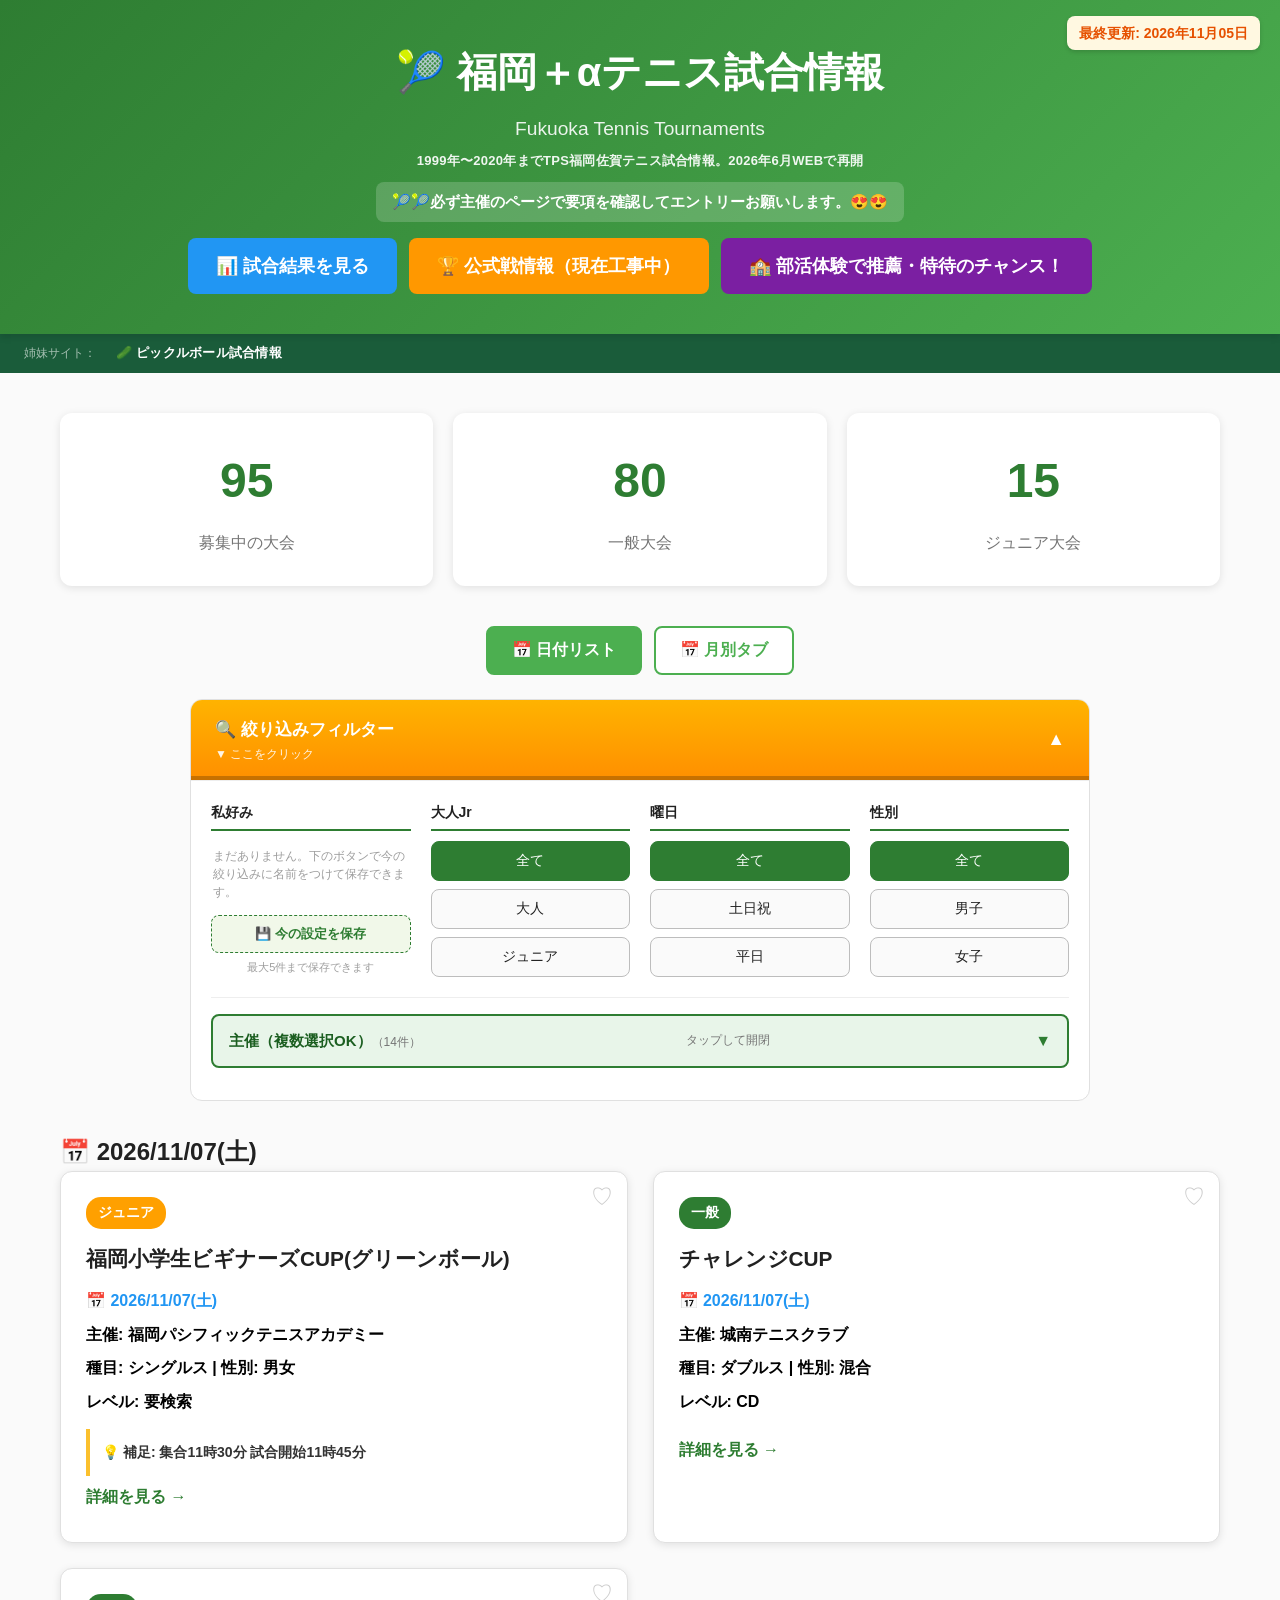
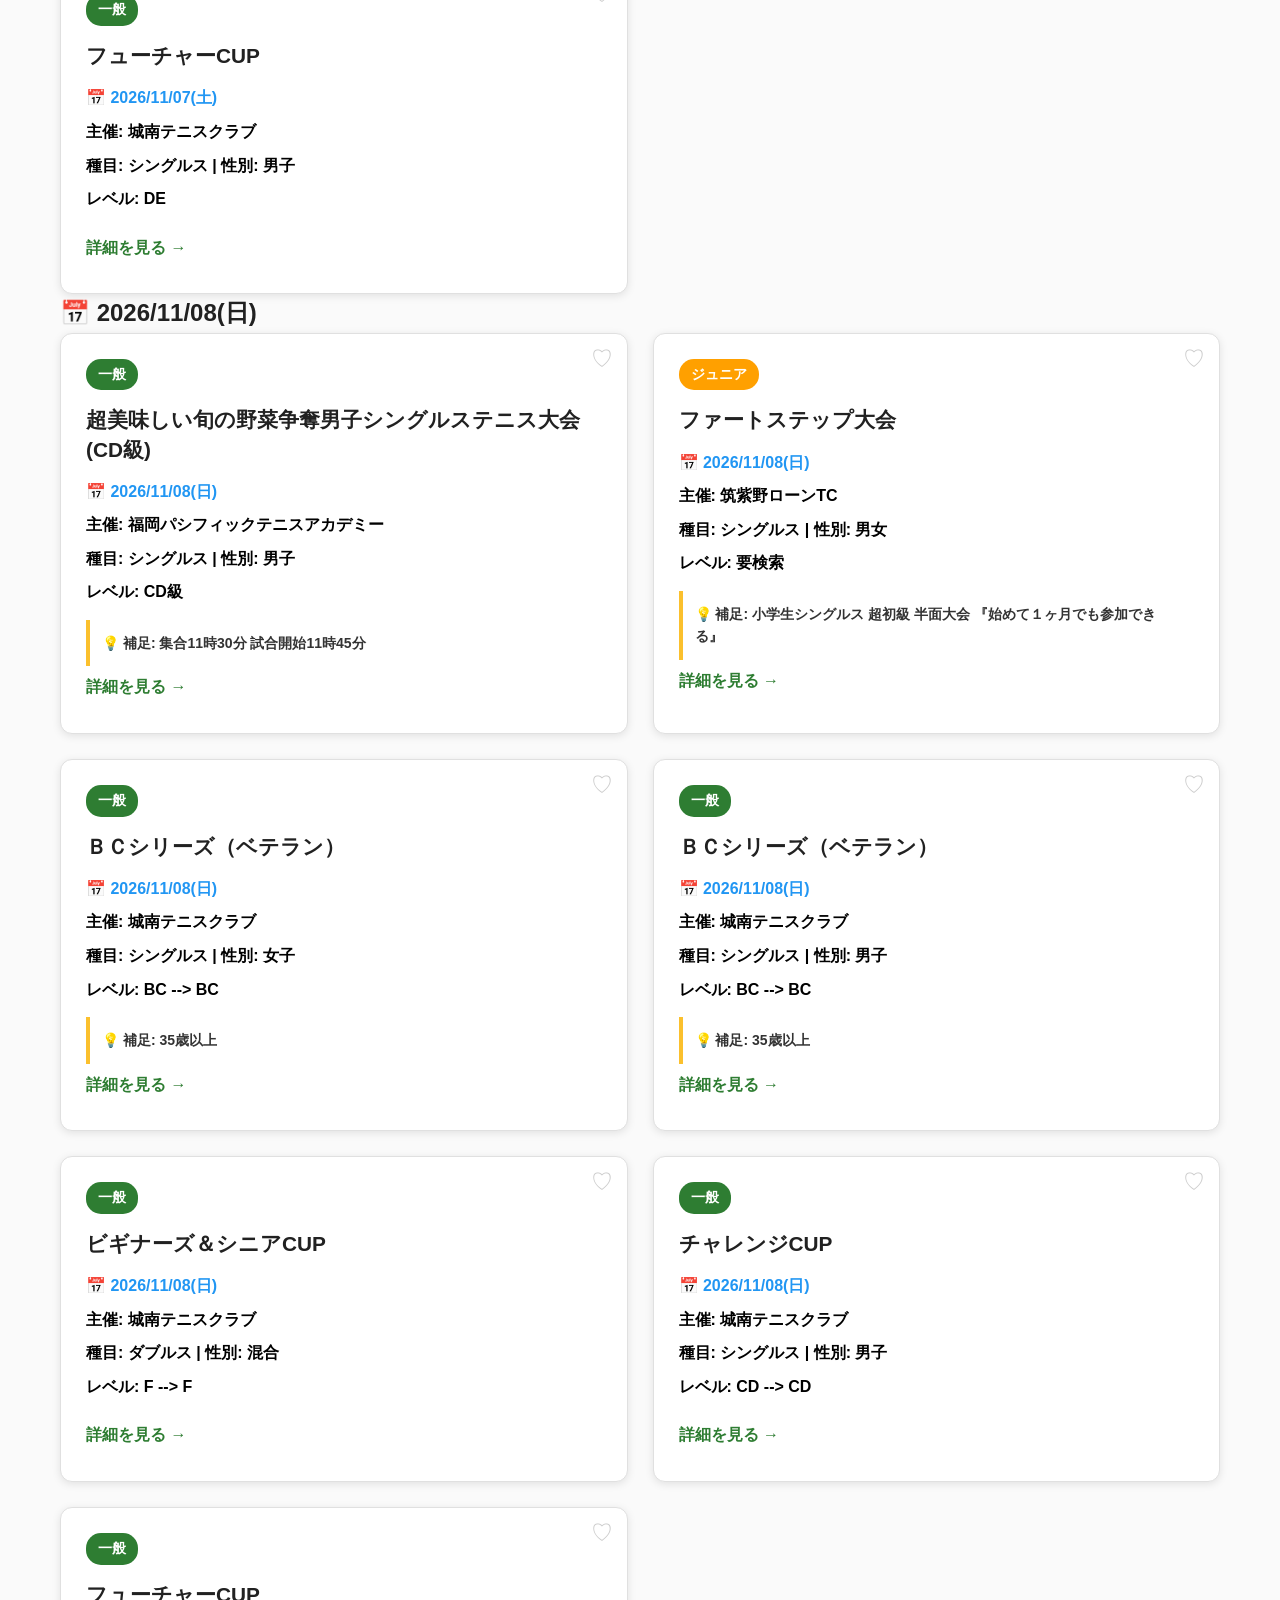
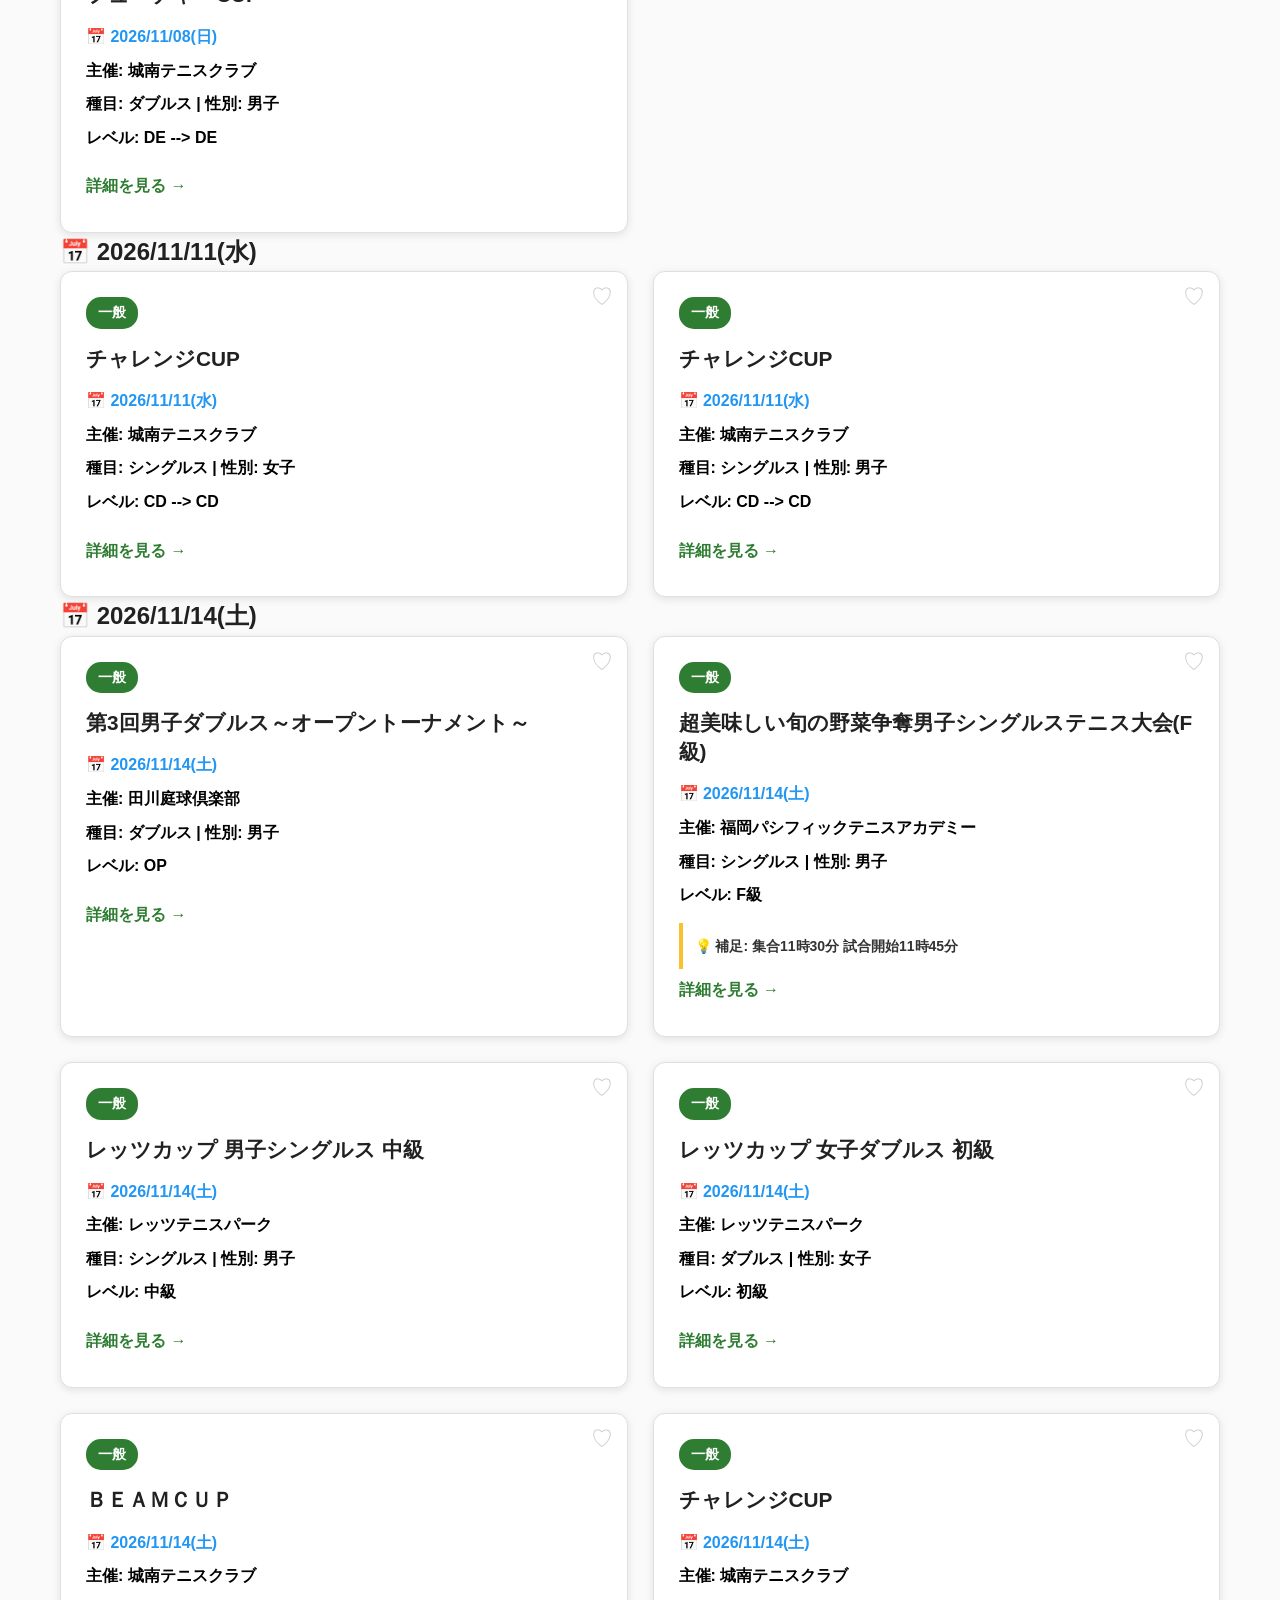
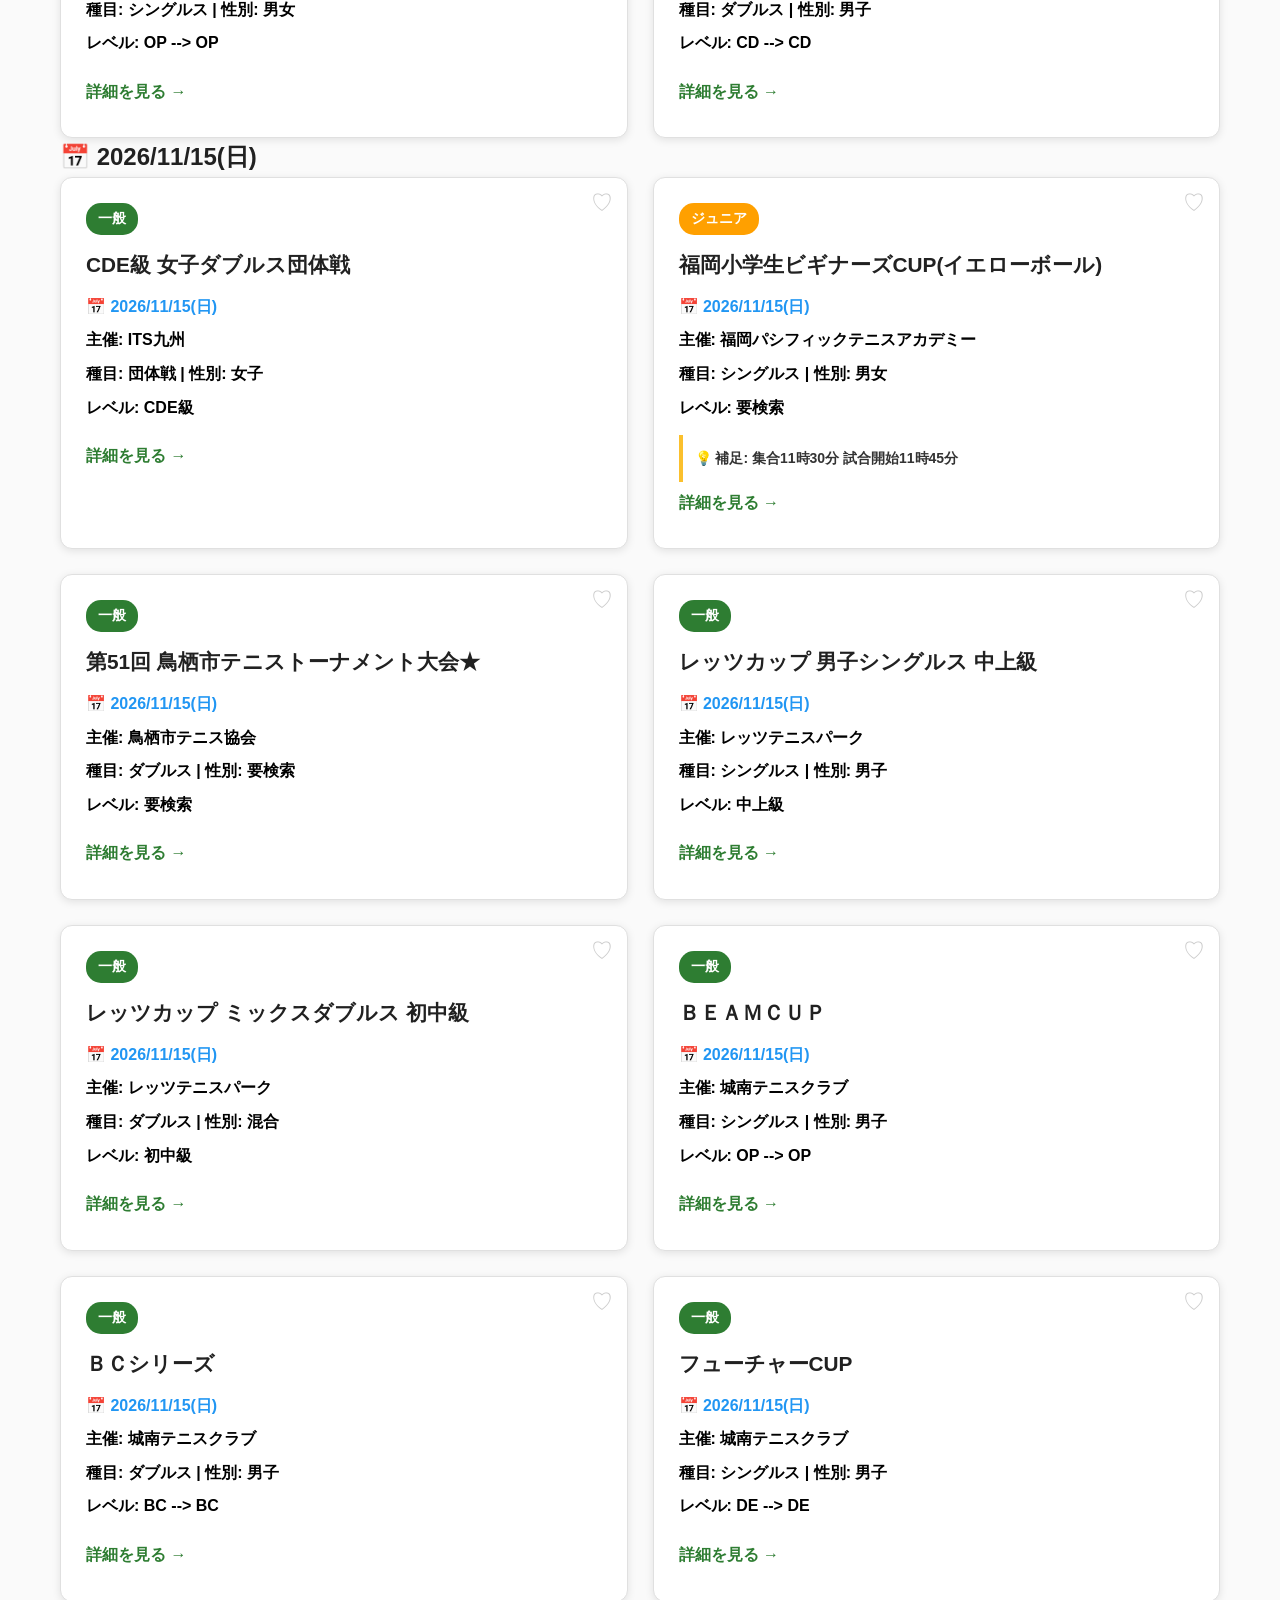
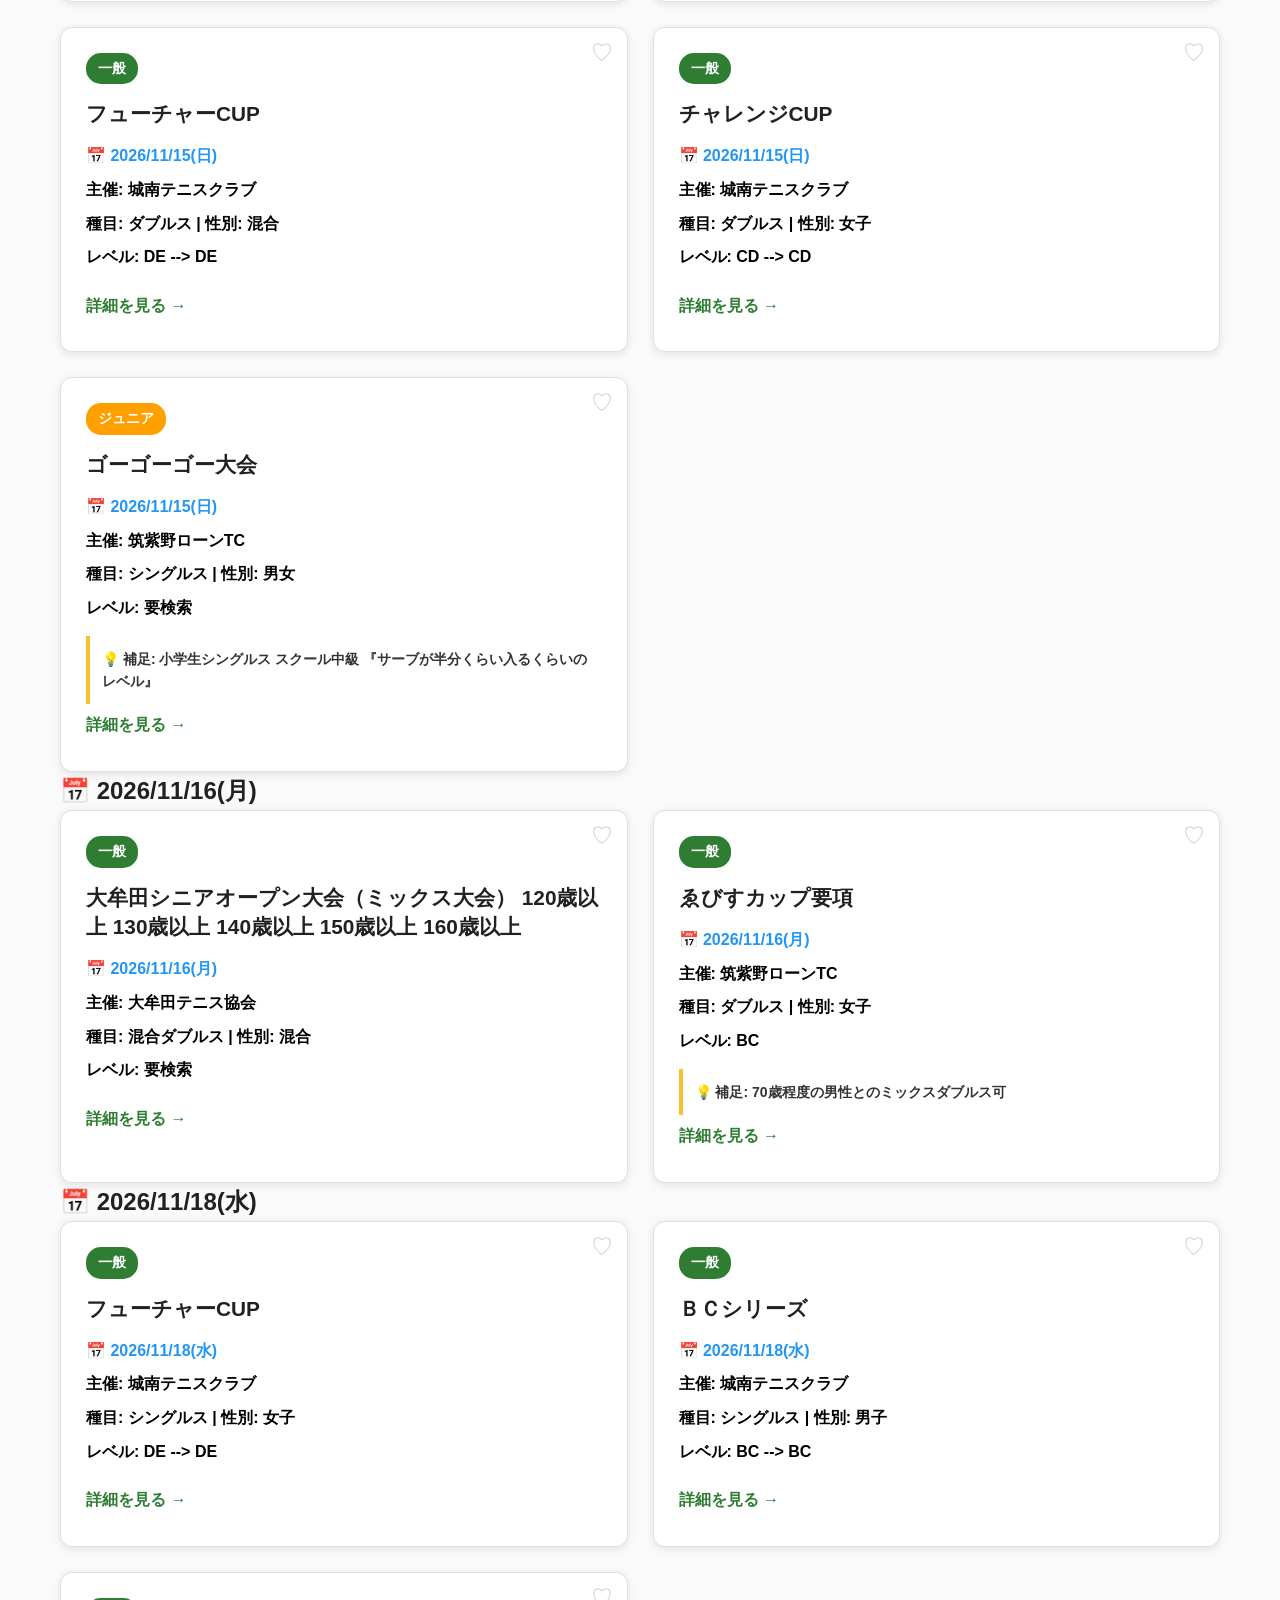
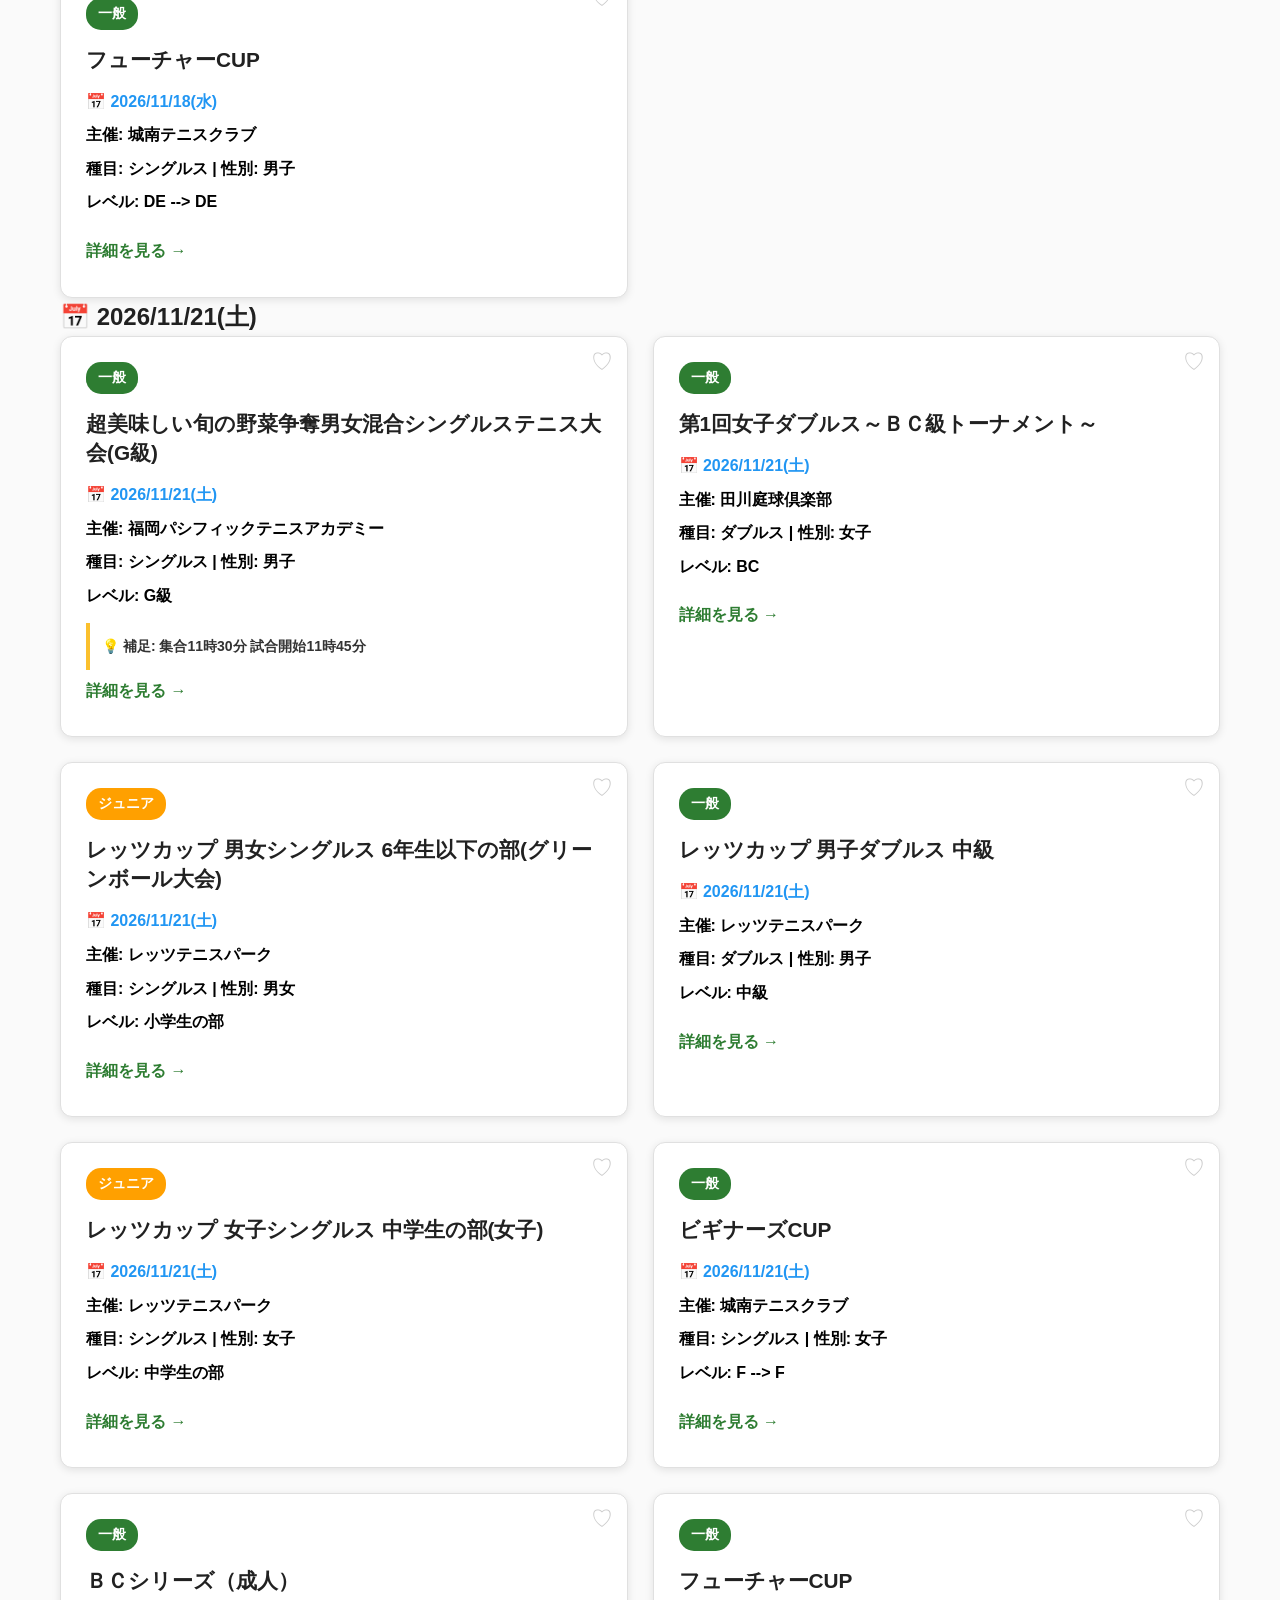
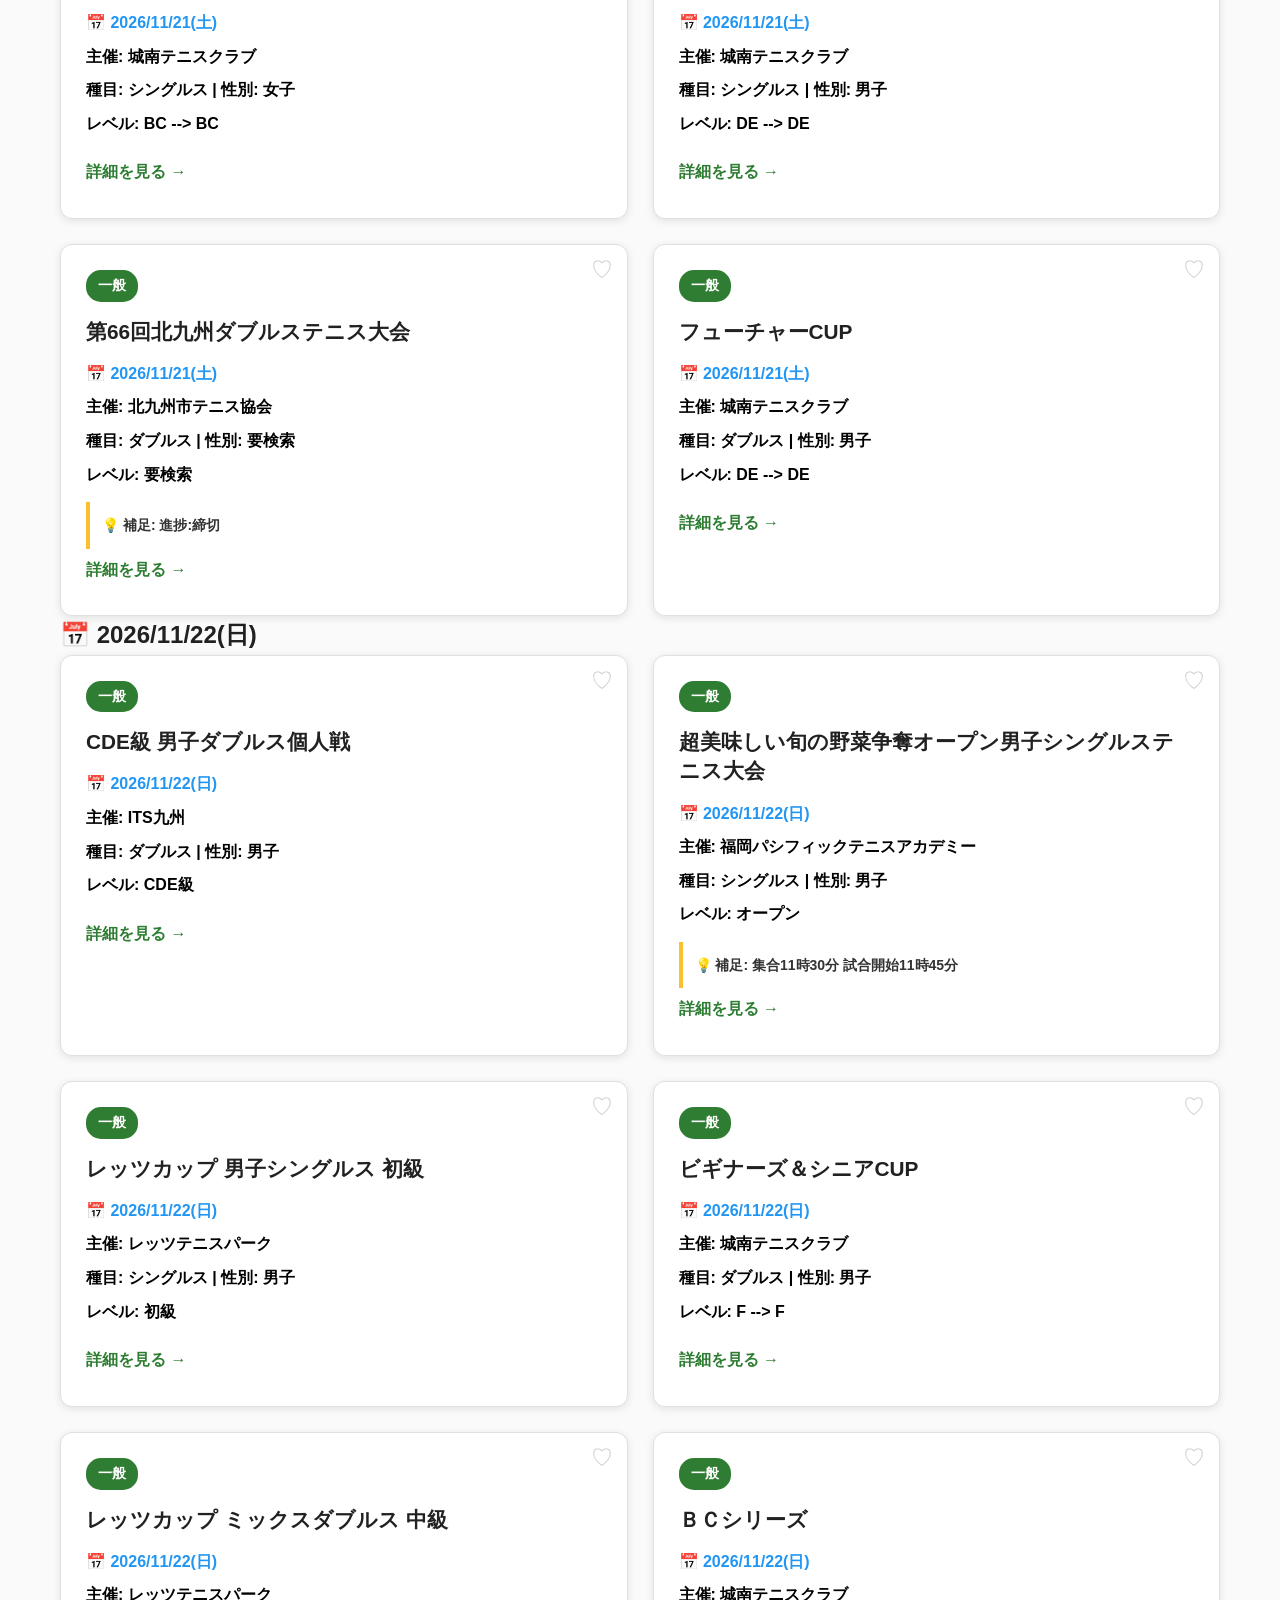
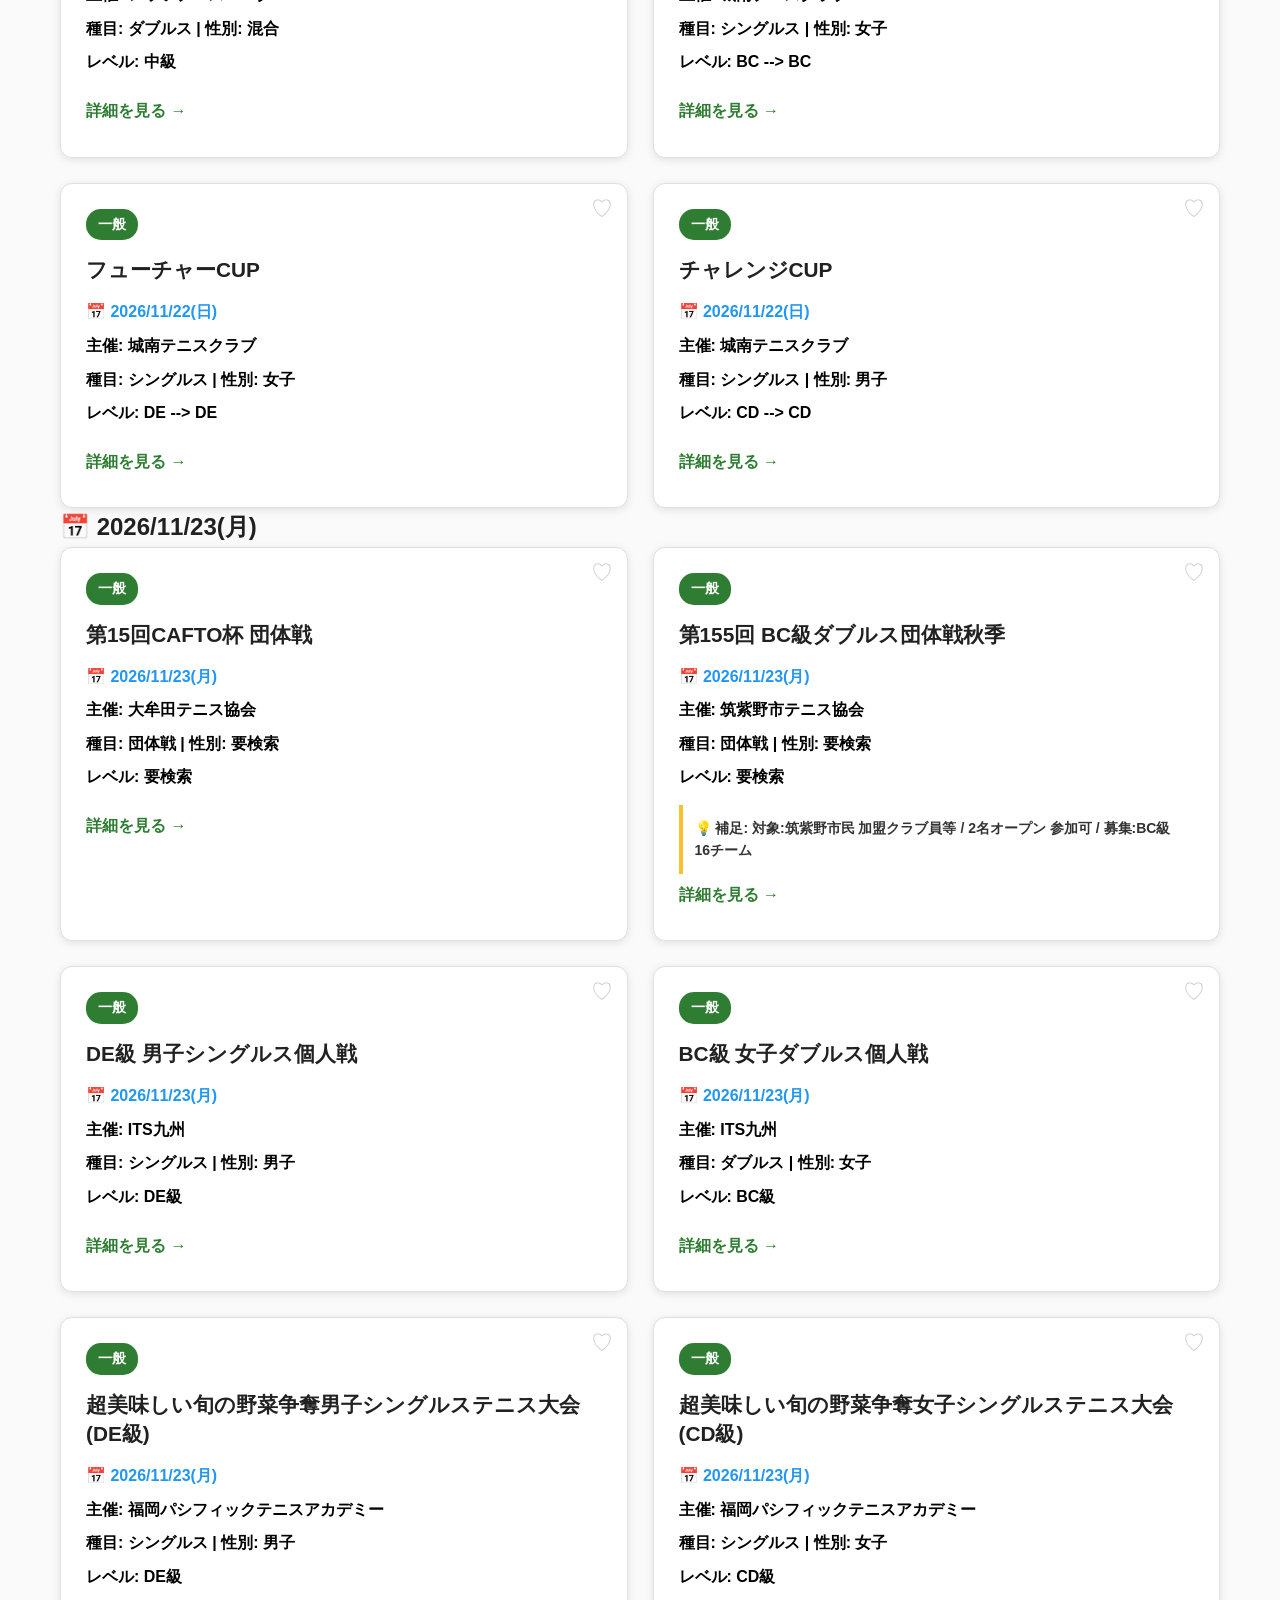
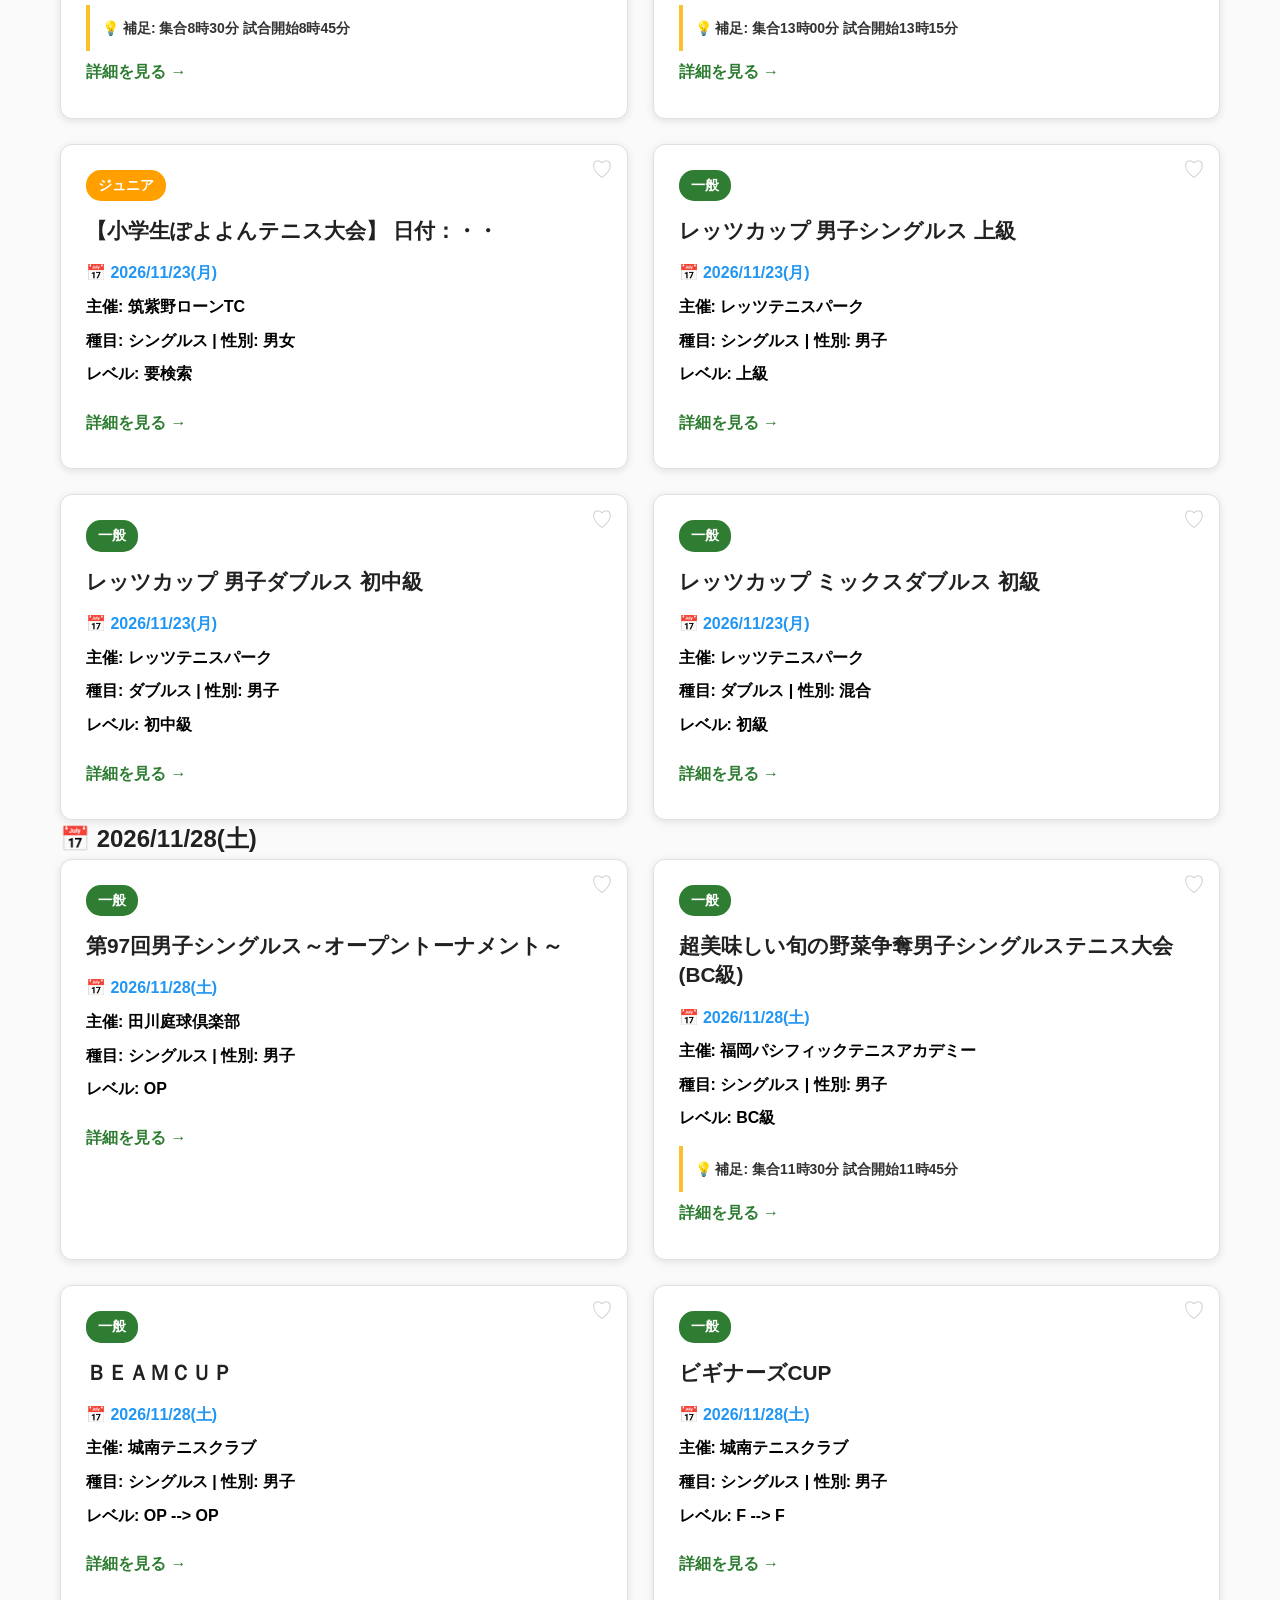
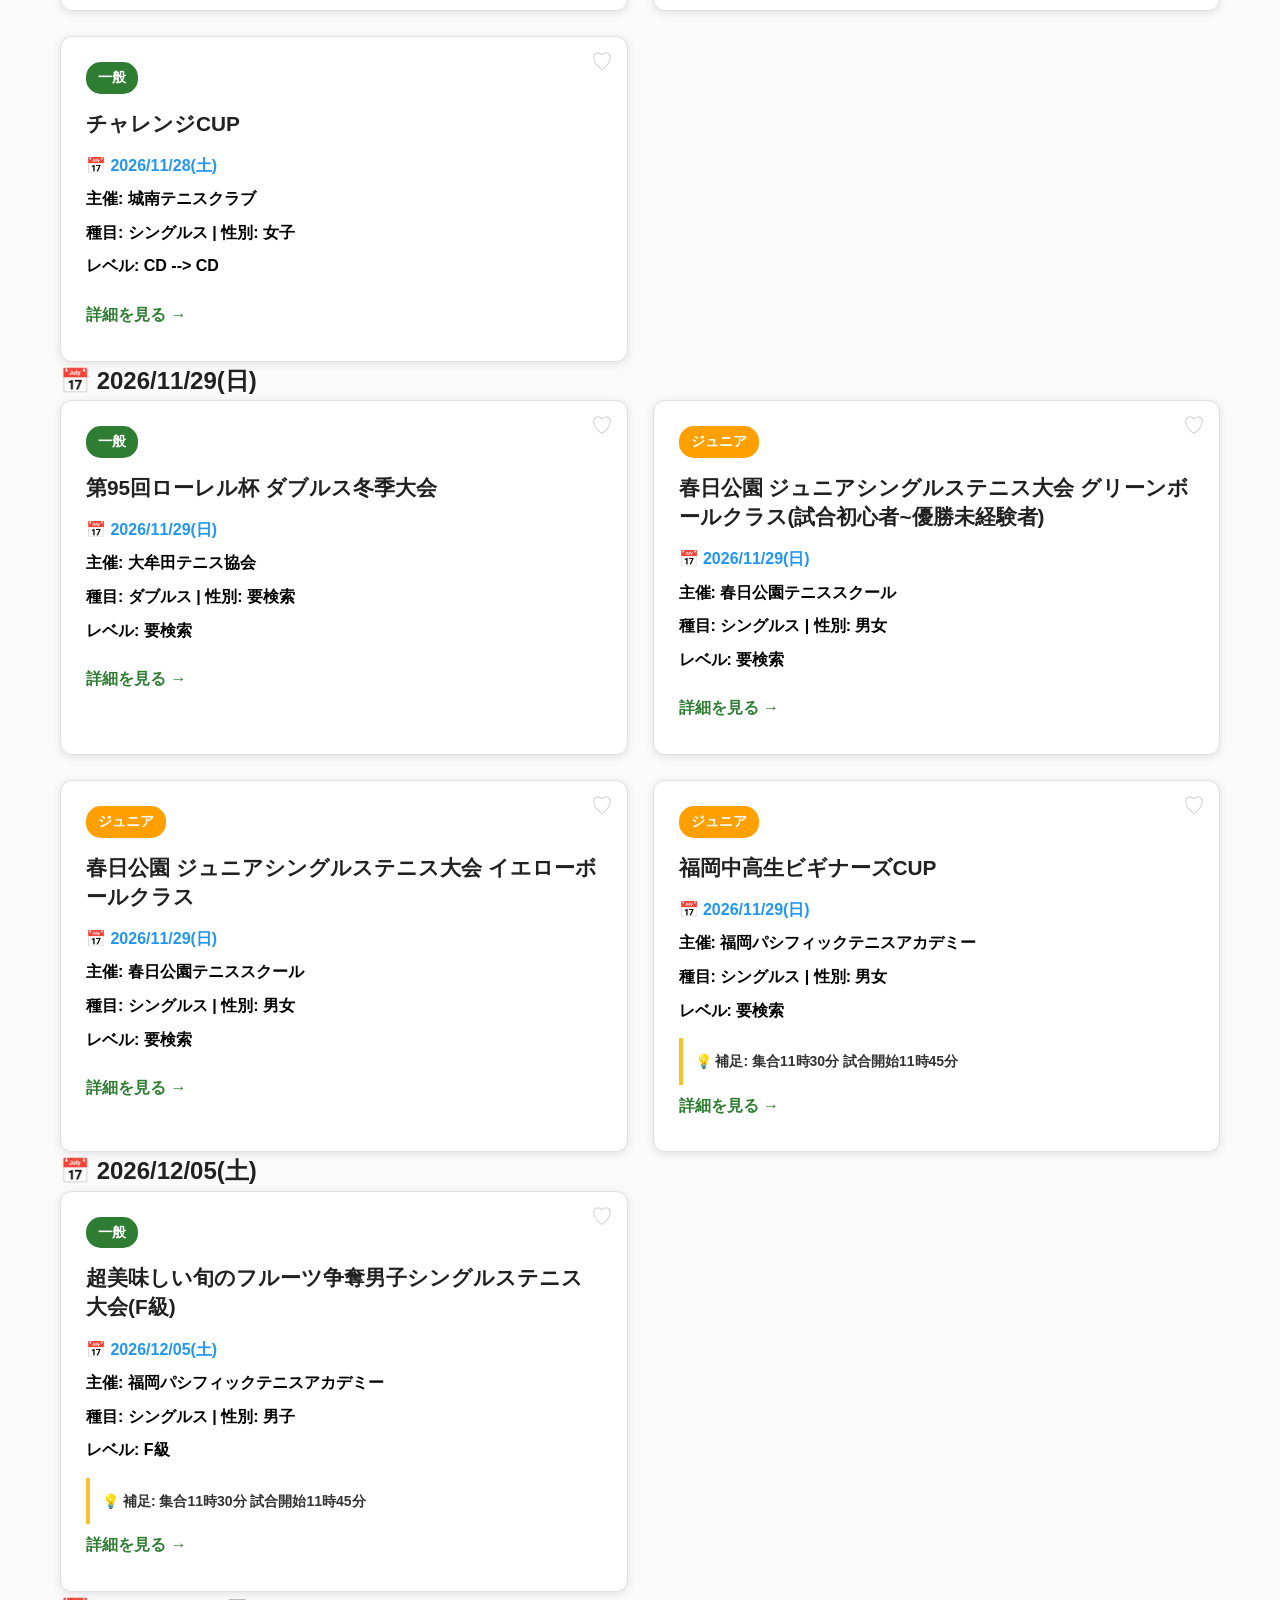
==== commit 534c40d6: "update: 2026-11-05 21:06" ====
--- a/docs/index.html
+++ b/docs/index.html
@@ -174,7 +174,7 @@
 <body>
     <header class="header">
         <div class="container">
-            <div class="update-badge">最終更新: 2026年11月02日</div>
+            <div class="update-badge">最終更新: 2026年11月05日</div>
             <h1 class="site-title">🎾 福岡＋αテニス試合情報</h1>
             <p class="site-subtitle">Fukuoka Tennis Tournaments</p>
             <p class="site-history">1999年〜2020年までTPS福岡佐賀テニス試合情報。2026年6月WEBで再開</p>
@@ -193,9 +193,9 @@
     <main class="main">
         <div class="container">
             <section class="stats">
-                <div class="stat-card"><div class="stat-number">110</div><div class="stat-label">募集中の大会</div></div>
-                <div class="stat-card"><div class="stat-number">90</div><div class="stat-label">一般大会</div></div>
-                <div class="stat-card"><div class="stat-number">20</div><div class="stat-label">ジュニア大会</div></div>
+                <div class="stat-card"><div class="stat-number">95</div><div class="stat-label">募集中の大会</div></div>
+                <div class="stat-card"><div class="stat-number">80</div><div class="stat-label">一般大会</div></div>
+                <div class="stat-card"><div class="stat-number">15</div><div class="stat-label">ジュニア大会</div></div>
             </section>
             <div class="view-toggle">
                 <button class="active" onclick="switchView('date')">📅 日付リスト</button>
@@ -265,391 +265,17 @@
                                 <button class="ob" data-org="its"><span class="chk">☐</span>ITS</button>
                                 <button class="ob" data-org="lets"><span class="chk">☐</span>レッツ</button>
                                 <button class="ob" data-org="shinspo"><span class="chk">☐</span>新スポ</button>
-                                <button class="ob" data-org="auto1"><span class="chk">☐</span>大牟田テニス協会</button>
-                                <button class="ob" data-org="auto2"><span class="chk">☐</span>久留米市テニス協会</button>
-                                <button class="ob" data-org="auto3"><span class="chk">☐</span>田川庭球倶楽部</button>
-                                <button class="ob" data-org="auto4"><span class="chk">☐</span>鳥栖市テニス協会</button>
-                                <button class="ob" data-org="auto5"><span class="chk">☐</span>北九州市テニス協会</button>
+                                <button class="ob" data-org="auto1"><span class="chk">☐</span>田川庭球倶楽部</button>
+                                <button class="ob" data-org="auto2"><span class="chk">☐</span>鳥栖市テニス協会</button>
+                                <button class="ob" data-org="auto3"><span class="chk">☐</span>大牟田テニス協会</button>
+                                <button class="ob" data-org="auto4"><span class="chk">☐</span>北九州市テニス協会</button>
+                                <button class="ob" data-org="auto5"><span class="chk">☐</span>久留米市テニス協会</button>
                             </div>
                         </div>
                     </div>
                 </div>
             </div>
             <section class="events" id="date-view">
-                <div class="date-section">
-                    <h2 class="date-title">📅 2026/11/01(日)</h2>
-                    <div class="event-grid">
-                        <div class="event-card" data-category="ジュニア" data-daytype="holiday" data-gender="male female" data-org="auto1" data-favid="auto_大牟田テニ_20261101_014">
-                            <button class="fav-btn" data-favid="auto_大牟田テニ_20261101_014" aria-label="お気に入り" onclick="toggleFav(this)">♡</button>
-                            <div class="card-header">
-                                <span class="category-badge junior">ジュニア</span>
-                            </div>
-                            <h3 class="event-title">第42回大牟田OPENジュニアテニストーナメント 中学生以下男子 小学生以下女子</h3>
-                            <div style="margin: 8px 0; font-size: 16px; font-weight: 700; color: #2196F3;">
-                                📅 2026/11/01(日)
-                            </div>
-                            <div class="event-details">
-                                <p><strong>主催:</strong> 大牟田テニス協会</p>
-                                <p><strong>種目:</strong> シングルス | <strong>性別:</strong> 男女</p>
-                                <p><strong>レベル:</strong> 要検索</p>
-                            </div>
-                            <a href="https://omuta-tennis.com/page70" class="detail-link" target="_blank" rel="noopener">詳細を見る →</a>
-                        </div>
-                        <div class="event-card" data-category="ジュニア" data-daytype="holiday" data-gender="male female" data-org="auto1" data-favid="auto_大牟田テニ_20261101_013">
-                            <button class="fav-btn" data-favid="auto_大牟田テニ_20261101_013" aria-label="お気に入り" onclick="toggleFav(this)">♡</button>
-                            <div class="card-header">
-                                <span class="category-badge junior">ジュニア</span>
-                            </div>
-                            <h3 class="event-title">第56回大牟田OPENジュニアテニストーナメント 高校生以下女子 高校生以下男子（2日目の場合あり）</h3>
-                            <div style="margin: 8px 0; font-size: 16px; font-weight: 700; color: #2196F3;">
-                                📅 2026/11/01(日)
-                            </div>
-                            <div class="event-details">
-                                <p><strong>主催:</strong> 大牟田テニス協会</p>
-                                <p><strong>種目:</strong> シングルス | <strong>性別:</strong> 男女</p>
-                                <p><strong>レベル:</strong> 要検索</p>
-                            </div>
-                            <a href="https://omuta-tennis.com/page70" class="detail-link" target="_blank" rel="noopener">詳細を見る →</a>
-                        </div>
-                        <div class="event-card" data-category="一般" data-daytype="holiday" data-gender="female" data-org="auto2" data-favid="auto_久留米市テ_20261101_004">
-                            <button class="fav-btn" data-favid="auto_久留米市テ_20261101_004" aria-label="お気に入り" onclick="toggleFav(this)">♡</button>
-                            <div class="card-header">
-                                <span class="category-badge general">一般</span>
-                            </div>
-                            <h3 class="event-title">グリーンリッチ杯チーム対抗戦（女子）</h3>
-                            <div style="margin: 8px 0; font-size: 16px; font-weight: 700; color: #2196F3;">
-                                📅 2026/11/01(日)
-                            </div>
-                            <div class="event-details">
-                                <p><strong>主催:</strong> 久留米市テニス協会</p>
-                                <p><strong>種目:</strong> ダブルス | <strong>性別:</strong> 女子</p>
-                                <p><strong>レベル:</strong> 要検索</p>
-                            </div>
-                            <div class="event-notes">
-                                💡 補足: 一般女性団体戦
-                            </div>
-                            <a href="https://tennis.kurume.ne.jp/wp-content/uploads/2026/04/2026.pdf" class="detail-link" target="_blank" rel="noopener">詳細を見る →</a>
-                        </div>
-                        <div class="event-card" data-category="一般" data-daytype="holiday" data-gender="female" data-org="its" data-favid="auto_ITS九州_20261101_018">
-                            <button class="fav-btn" data-favid="auto_ITS九州_20261101_018" aria-label="お気に入り" onclick="toggleFav(this)">♡</button>
-                            <div class="card-header">
-                                <span class="category-badge general">一般</span>
-                            </div>
-                            <h3 class="event-title">DE級 女子ダブルス個人戦</h3>
-                            <div style="margin: 8px 0; font-size: 16px; font-weight: 700; color: #2196F3;">
-                                📅 2026/11/01(日)
-                            </div>
-                            <div class="event-details">
-                                <p><strong>主催:</strong> ITS九州</p>
-                                <p><strong>種目:</strong> ダブルス | <strong>性別:</strong> 女子</p>
-                                <p><strong>レベル:</strong> DE級</p>
-                            </div>
-                            <a href="https://www.its-kyushu.com/new-event" class="detail-link" target="_blank" rel="noopener">詳細を見る →</a>
-                        </div>
-                        <div class="event-card" data-category="一般" data-daytype="holiday" data-gender="male" data-org="its" data-favid="auto_ITS九州_20261101_017">
-                            <button class="fav-btn" data-favid="auto_ITS九州_20261101_017" aria-label="お気に入り" onclick="toggleFav(this)">♡</button>
-                            <div class="card-header">
-                                <span class="category-badge general">一般</span>
-                            </div>
-                            <h3 class="event-title">CD級 男子シングルス個人戦</h3>
-                            <div style="margin: 8px 0; font-size: 16px; font-weight: 700; color: #2196F3;">
-                                📅 2026/11/01(日)
-                            </div>
-                            <div class="event-details">
-                                <p><strong>主催:</strong> ITS九州</p>
-                                <p><strong>種目:</strong> シングルス | <strong>性別:</strong> 男子</p>
-                                <p><strong>レベル:</strong> CD級</p>
-                            </div>
-                            <a href="https://www.its-kyushu.com/new-event" class="detail-link" target="_blank" rel="noopener">詳細を見る →</a>
-                        </div>
-                        <div class="event-card" data-category="ジュニア" data-daytype="holiday" data-gender="male female" data-org="pacific" data-favid="auto_福岡パシフ_20261101_024">
-                            <button class="fav-btn" data-favid="auto_福岡パシフ_20261101_024" aria-label="お気に入り" onclick="toggleFav(this)">♡</button>
-                            <div class="card-header">
-                                <span class="category-badge junior">ジュニア</span>
-                            </div>
-                            <h3 class="event-title">福岡中高生ビギナーズCUP</h3>
-                            <div style="margin: 8px 0; font-size: 16px; font-weight: 700; color: #2196F3;">
-                                📅 2026/11/01(日)
-                            </div>
-                            <div class="event-details">
-                                <p><strong>主催:</strong> 福岡パシフィックテニスアカデミー</p>
-                                <p><strong>種目:</strong> シングルス | <strong>性別:</strong> 男女</p>
-                                <p><strong>レベル:</strong> 要検索</p>
-                            </div>
-                            <div class="event-notes">
-                                💡 補足: 集合11時30分 試合開始11時45分
-                            </div>
-                            <a href="http://www.kasuga-tennis.com/pacific/event/form.php?cd=1970" class="detail-link" target="_blank" rel="noopener">詳細を見る →</a>
-                        </div>
-                        <div class="event-card" data-category="一般" data-daytype="holiday" data-gender="female" data-org="jonan" data-favid="auto_城南テニス_20261101_031">
-                            <button class="fav-btn" data-favid="auto_城南テニス_20261101_031" aria-label="お気に入り" onclick="toggleFav(this)">♡</button>
-                            <div class="card-header">
-                                <span class="category-badge general">一般</span>
-                            </div>
-                            <h3 class="event-title">フューチャーCUP</h3>
-                            <div style="margin: 8px 0; font-size: 16px; font-weight: 700; color: #2196F3;">
-                                📅 2026/11/01(日)
-                            </div>
-                            <div class="event-details">
-                                <p><strong>主催:</strong> 城南テニスクラブ</p>
-                                <p><strong>種目:</strong> ダブルス | <strong>性別:</strong> 女子</p>
-                                <p><strong>レベル:</strong> DE</p>
-                            </div>
-                            <a href="https://jonantennis.net/convention/" class="detail-link" target="_blank" rel="noopener">詳細を見る →</a>
-                        </div>
-                        <div class="event-card" data-category="一般" data-daytype="holiday" data-gender="male" data-org="lets" data-favid="auto_レッツテニ_20261101_009">
-                            <button class="fav-btn" data-favid="auto_レッツテニ_20261101_009" aria-label="お気に入り" onclick="toggleFav(this)">♡</button>
-                            <div class="card-header">
-                                <span class="category-badge general">一般</span>
-                            </div>
-                            <h3 class="event-title">レッツカップ メンズ限定 わいわいダブルス(いろいろな方と組んでダブルス) レベルフリー</h3>
-                            <div style="margin: 8px 0; font-size: 16px; font-weight: 700; color: #2196F3;">
-                                📅 2026/11/01(日)
-                            </div>
-                            <div class="event-details">
-                                <p><strong>主催:</strong> レッツテニスパーク</p>
-                                <p><strong>種目:</strong> ダブルス | <strong>性別:</strong> 男子</p>
-                                <p><strong>レベル:</strong> フリー</p>
-                            </div>
-                            <a href="https://lets-tennis-park.jp/matchi-information/" class="detail-link" target="_blank" rel="noopener">詳細を見る →</a>
-                        </div>
-                        <div class="event-card" data-category="一般" data-daytype="holiday" data-gender="male" data-org="jonan" data-favid="auto_城南テニス_20261101_030">
-                            <button class="fav-btn" data-favid="auto_城南テニス_20261101_030" aria-label="お気に入り" onclick="toggleFav(this)">♡</button>
-                            <div class="card-header">
-                                <span class="category-badge general">一般</span>
-                            </div>
-                            <h3 class="event-title">チャレンジCUP</h3>
-                            <div style="margin: 8px 0; font-size: 16px; font-weight: 700; color: #2196F3;">
-                                📅 2026/11/01(日)
-                            </div>
-                            <div class="event-details">
-                                <p><strong>主催:</strong> 城南テニスクラブ</p>
-                                <p><strong>種目:</strong> ダブルス | <strong>性別:</strong> 男子</p>
-                                <p><strong>レベル:</strong> CD</p>
-                            </div>
-                            <a href="https://jonantennis.net/convention/" class="detail-link" target="_blank" rel="noopener">詳細を見る →</a>
-                        </div>
-                        <div class="event-card" data-category="一般" data-daytype="holiday" data-gender="male" data-org="jonan" data-favid="auto_城南テニス_20261101_029">
-                            <button class="fav-btn" data-favid="auto_城南テニス_20261101_029" aria-label="お気に入り" onclick="toggleFav(this)">♡</button>
-                            <div class="card-header">
-                                <span class="category-badge general">一般</span>
-                            </div>
-                            <h3 class="event-title">ＢＣシリーズ</h3>
-                            <div style="margin: 8px 0; font-size: 16px; font-weight: 700; color: #2196F3;">
-                                📅 2026/11/01(日)
-                            </div>
-                            <div class="event-details">
-                                <p><strong>主催:</strong> 城南テニスクラブ</p>
-                                <p><strong>種目:</strong> シングルス | <strong>性別:</strong> 男子</p>
-                                <p><strong>レベル:</strong> BC</p>
-                            </div>
-                            <a href="https://jonantennis.net/convention/" class="detail-link" target="_blank" rel="noopener">詳細を見る →</a>
-                        </div>
-                    </div>
-                </div>
-                <div class="date-section">
-                    <h2 class="date-title">📅 2026/11/03(火)</h2>
-                    <div class="event-grid">
-                        <div class="event-card" data-category="ジュニア" data-daytype="holiday" data-gender="male female" data-org="auto1" data-favid="auto_大牟田テニ_20261103_015">
-                            <button class="fav-btn" data-favid="auto_大牟田テニ_20261103_015" aria-label="お気に入り" onclick="toggleFav(this)">♡</button>
-                            <div class="card-header">
-                                <span class="category-badge junior">ジュニア</span>
-                            </div>
-                            <h3 class="event-title">第42回大牟田OPENジュニアテニストーナメント 中学生以下男子（2日目の場合あり） 中学生以下女子 小学生以下男子</h3>
-                            <div style="margin: 8px 0; font-size: 16px; font-weight: 700; color: #2196F3;">
-                                📅 2026/11/03(火)
-                            </div>
-                            <div class="event-details">
-                                <p><strong>主催:</strong> 大牟田テニス協会</p>
-                                <p><strong>種目:</strong> シングルス | <strong>性別:</strong> 男女</p>
-                                <p><strong>レベル:</strong> 要検索</p>
-                            </div>
-                            <a href="https://omuta-tennis.com/page70" class="detail-link" target="_blank" rel="noopener">詳細を見る →</a>
-                        </div>
-                        <div class="event-card" data-category="一般" data-daytype="holiday" data-gender="male" data-org="its" data-favid="auto_ITS九州_20261103_019">
-                            <button class="fav-btn" data-favid="auto_ITS九州_20261103_019" aria-label="お気に入り" onclick="toggleFav(this)">♡</button>
-                            <div class="card-header">
-                                <span class="category-badge general">一般</span>
-                            </div>
-                            <h3 class="event-title">BC級 男子シングルス個人戦</h3>
-                            <div style="margin: 8px 0; font-size: 16px; font-weight: 700; color: #2196F3;">
-                                📅 2026/11/03(火)
-                            </div>
-                            <div class="event-details">
-                                <p><strong>主催:</strong> ITS九州</p>
-                                <p><strong>種目:</strong> シングルス | <strong>性別:</strong> 男子</p>
-                                <p><strong>レベル:</strong> BC級</p>
-                            </div>
-                            <a href="https://www.its-kyushu.com/new-event" class="detail-link" target="_blank" rel="noopener">詳細を見る →</a>
-                        </div>
-                        <div class="event-card" data-category="一般" data-daytype="holiday" data-gender="male female" data-org="its" data-favid="auto_ITS九州_20261103_020">
-                            <button class="fav-btn" data-favid="auto_ITS九州_20261103_020" aria-label="お気に入り" onclick="toggleFav(this)">♡</button>
-                            <div class="card-header">
-                                <span class="category-badge general">一般</span>
-                            </div>
-                            <h3 class="event-title">DE級 ミックスダブルス個人戦</h3>
-                            <div style="margin: 8px 0; font-size: 16px; font-weight: 700; color: #2196F3;">
-                                📅 2026/11/03(火)
-                            </div>
-                            <div class="event-details">
-                                <p><strong>主催:</strong> ITS九州</p>
-                                <p><strong>種目:</strong> ダブルス | <strong>性別:</strong> 混合</p>
-                                <p><strong>レベル:</strong> DE級</p>
-                            </div>
-                            <a href="https://www.its-kyushu.com/new-event" class="detail-link" target="_blank" rel="noopener">詳細を見る →</a>
-                        </div>
-                        <div class="event-card" data-category="一般" data-daytype="holiday" data-gender="female" data-org="pacific" data-favid="auto_福岡パシフ_20261103_019">
-                            <button class="fav-btn" data-favid="auto_福岡パシフ_20261103_019" aria-label="お気に入り" onclick="toggleFav(this)">♡</button>
-                            <div class="card-header">
-                                <span class="category-badge general">一般</span>
-                            </div>
-                            <h3 class="event-title">超美味しい旬の野菜争奪女子シングルステニス大会(DE級)</h3>
-                            <div style="margin: 8px 0; font-size: 16px; font-weight: 700; color: #2196F3;">
-                                📅 2026/11/03(火)
-                            </div>
-                            <div class="event-details">
-                                <p><strong>主催:</strong> 福岡パシフィックテニスアカデミー</p>
-                                <p><strong>種目:</strong> シングルス | <strong>性別:</strong> 女子</p>
-                                <p><strong>レベル:</strong> DE級</p>
-                            </div>
-                            <div class="event-notes">
-                                💡 補足: 集合13時00分 試合開始13時15分
-                            </div>
-                            <a href="http://www.kasuga-tennis.com/pacific/event/form.php?cd=1972" class="detail-link" target="_blank" rel="noopener">詳細を見る →</a>
-                        </div>
-                        <div class="event-card" data-category="一般" data-daytype="holiday" data-gender="male" data-org="pacific" data-favid="auto_福岡パシフ_20261103_020">
-                            <button class="fav-btn" data-favid="auto_福岡パシフ_20261103_020" aria-label="お気に入り" onclick="toggleFav(this)">♡</button>
-                            <div class="card-header">
-                                <span class="category-badge general">一般</span>
-                            </div>
-                            <h3 class="event-title">超美味しい旬の野菜争奪男子シングルステニス大会(DE級)</h3>
-                            <div style="margin: 8px 0; font-size: 16px; font-weight: 700; color: #2196F3;">
-                                📅 2026/11/03(火)
-                            </div>
-                            <div class="event-details">
-                                <p><strong>主催:</strong> 福岡パシフィックテニスアカデミー</p>
-                                <p><strong>種目:</strong> シングルス | <strong>性別:</strong> 男子</p>
-                                <p><strong>レベル:</strong> DE級</p>
-                            </div>
-                            <div class="event-notes">
-                                💡 補足: 集合8時30分 試合開始8時45分
-                            </div>
-                            <a href="http://www.kasuga-tennis.com/pacific/event/form.php?cd=1971" class="detail-link" target="_blank" rel="noopener">詳細を見る →</a>
-                        </div>
-                        <div class="event-card" data-category="一般" data-daytype="holiday" data-gender="male" data-org="jonan" data-favid="auto_城南テニス_20261103_034">
-                            <button class="fav-btn" data-favid="auto_城南テニス_20261103_034" aria-label="お気に入り" onclick="toggleFav(this)">♡</button>
-                            <div class="card-header">
-                                <span class="category-badge general">一般</span>
-                            </div>
-                            <h3 class="event-title">ＢＥＡＭＣＵＰ</h3>
-                            <div style="margin: 8px 0; font-size: 16px; font-weight: 700; color: #2196F3;">
-                                📅 2026/11/03(火)
-                            </div>
-                            <div class="event-details">
-                                <p><strong>主催:</strong> 城南テニスクラブ</p>
-                                <p><strong>種目:</strong> シングルス | <strong>性別:</strong> 男子</p>
-                                <p><strong>レベル:</strong> OP</p>
-                            </div>
-                            <a href="https://jonantennis.net/convention/" class="detail-link" target="_blank" rel="noopener">詳細を見る →</a>
-                        </div>
-                        <div class="event-card" data-category="一般" data-daytype="holiday" data-gender="male" data-org="jonan" data-favid="auto_城南テニス_20261103_035">
-                            <button class="fav-btn" data-favid="auto_城南テニス_20261103_035" aria-label="お気に入り" onclick="toggleFav(this)">♡</button>
-                            <div class="card-header">
-                                <span class="category-badge general">一般</span>
-                            </div>
-                            <h3 class="event-title">チャレンジCUP</h3>
-                            <div style="margin: 8px 0; font-size: 16px; font-weight: 700; color: #2196F3;">
-                                📅 2026/11/03(火)
-                            </div>
-                            <div class="event-details">
-                                <p><strong>主催:</strong> 城南テニスクラブ</p>
-                                <p><strong>種目:</strong> シングルス | <strong>性別:</strong> 男子</p>
-                                <p><strong>レベル:</strong> CD</p>
-                            </div>
-                            <a href="https://jonantennis.net/convention/" class="detail-link" target="_blank" rel="noopener">詳細を見る →</a>
-                        </div>
-                        <div class="event-card" data-category="一般" data-daytype="holiday" data-gender="male female" data-org="jonan" data-favid="auto_城南テニス_20261103_036">
-                            <button class="fav-btn" data-favid="auto_城南テニス_20261103_036" aria-label="お気に入り" onclick="toggleFav(this)">♡</button>
-                            <div class="card-header">
-                                <span class="category-badge general">一般</span>
-                            </div>
-                            <h3 class="event-title">フューチャーCUP</h3>
-                            <div style="margin: 8px 0; font-size: 16px; font-weight: 700; color: #2196F3;">
-                                📅 2026/11/03(火)
-                            </div>
-                            <div class="event-details">
-                                <p><strong>主催:</strong> 城南テニスクラブ</p>
-                                <p><strong>種目:</strong> ダブルス | <strong>性別:</strong> 混合</p>
-                                <p><strong>レベル:</strong> DE</p>
-                            </div>
-                            <a href="https://jonantennis.net/convention/" class="detail-link" target="_blank" rel="noopener">詳細を見る →</a>
-                        </div>
-                        <div class="event-card" data-category="ジュニア" data-daytype="holiday" data-gender="male female" data-org="lets" data-favid="auto_レッツテニ_20261103_012">
-                            <button class="fav-btn" data-favid="auto_レッツテニ_20261103_012" aria-label="お気に入り" onclick="toggleFav(this)">♡</button>
-                            <div class="card-header">
-                                <span class="category-badge junior">ジュニア</span>
-                            </div>
-                            <h3 class="event-title">レッツカップ 男女シングルス 6年生以下の部(イエローボール大会)</h3>
-                            <div style="margin: 8px 0; font-size: 16px; font-weight: 700; color: #2196F3;">
-                                📅 2026/11/03(火)
-                            </div>
-                            <div class="event-details">
-                                <p><strong>主催:</strong> レッツテニスパーク</p>
-                                <p><strong>種目:</strong> シングルス | <strong>性別:</strong> 男女</p>
-                                <p><strong>レベル:</strong> 小学生の部</p>
-                            </div>
-                            <a href="https://lets-tennis-park.jp/matchi-information/" class="detail-link" target="_blank" rel="noopener">詳細を見る →</a>
-                        </div>
-                        <div class="event-card" data-category="一般" data-daytype="holiday" data-gender="male" data-org="lets" data-favid="auto_レッツテニ_20261103_014">
-                            <button class="fav-btn" data-favid="auto_レッツテニ_20261103_014" aria-label="お気に入り" onclick="toggleFav(this)">♡</button>
-                            <div class="card-header">
-                                <span class="category-badge general">一般</span>
-                            </div>
-                            <h3 class="event-title">レッツカップ 男子シングルス 初中級</h3>
-                            <div style="margin: 8px 0; font-size: 16px; font-weight: 700; color: #2196F3;">
-                                📅 2026/11/03(火)
-                            </div>
-                            <div class="event-details">
-                                <p><strong>主催:</strong> レッツテニスパーク</p>
-                                <p><strong>種目:</strong> シングルス | <strong>性別:</strong> 男子</p>
-                                <p><strong>レベル:</strong> 初中級</p>
-                            </div>
-                            <a href="https://lets-tennis-park.jp/matchi-information/" class="detail-link" target="_blank" rel="noopener">詳細を見る →</a>
-                        </div>
-                        <div class="event-card" data-category="一般" data-daytype="holiday" data-gender="male female" data-org="lets" data-favid="auto_レッツテニ_20261103_013">
-                            <button class="fav-btn" data-favid="auto_レッツテニ_20261103_013" aria-label="お気に入り" onclick="toggleFav(this)">♡</button>
-                            <div class="card-header">
-                                <span class="category-badge general">一般</span>
-                            </div>
-                            <h3 class="event-title">レッツカップ ミックスダブルス 初級</h3>
-                            <div style="margin: 8px 0; font-size: 16px; font-weight: 700; color: #2196F3;">
-                                📅 2026/11/03(火)
-                            </div>
-                            <div class="event-details">
-                                <p><strong>主催:</strong> レッツテニスパーク</p>
-                                <p><strong>種目:</strong> ダブルス | <strong>性別:</strong> 混合</p>
-                                <p><strong>レベル:</strong> 初級</p>
-                            </div>
-                            <a href="https://lets-tennis-park.jp/matchi-information/" class="detail-link" target="_blank" rel="noopener">詳細を見る →</a>
-                        </div>
-                        <div class="event-card" data-category="一般" data-daytype="holiday" data-gender="female" data-org="lets" data-favid="auto_レッツテニ_20261103_011">
-                            <button class="fav-btn" data-favid="auto_レッツテニ_20261103_011" aria-label="お気に入り" onclick="toggleFav(this)">♡</button>
-                            <div class="card-header">
-                                <span class="category-badge general">一般</span>
-                            </div>
-                            <h3 class="event-title">レッツカップ 女子シングルス 初級</h3>
-                            <div style="margin: 8px 0; font-size: 16px; font-weight: 700; color: #2196F3;">
-                                📅 2026/11/03(火)
-                            </div>
-                            <div class="event-details">
-                                <p><strong>主催:</strong> レッツテニスパーク</p>
-                                <p><strong>種目:</strong> シングルス | <strong>性別:</strong> 女子</p>
-                                <p><strong>レベル:</strong> 初級</p>
-                            </div>
-                            <a href="https://lets-tennis-park.jp/matchi-information/" class="detail-link" target="_blank" rel="noopener">詳細を見る →</a>
-                        </div>
-                    </div>
-                </div>
                 <div class="date-section">
                     <h2 class="date-title">📅 2026/11/07(土)</h2>
                     <div class="event-grid">
@@ -889,7 +515,7 @@
                 <div class="date-section">
                     <h2 class="date-title">📅 2026/11/14(土)</h2>
                     <div class="event-grid">
-                        <div class="event-card" data-category="一般" data-daytype="holiday" data-gender="male" data-org="auto3" data-favid="auto_田川庭球倶_20261114_007">
+                        <div class="event-card" data-category="一般" data-daytype="holiday" data-gender="male" data-org="auto1" data-favid="auto_田川庭球倶_20261114_007">
                             <button class="fav-btn" data-favid="auto_田川庭球倶_20261114_007" aria-label="お気に入り" onclick="toggleFav(this)">♡</button>
                             <div class="card-header">
                                 <span class="category-badge general">一般</span>
@@ -1032,7 +658,7 @@
                             </div>
                             <a href="http://www.kasuga-tennis.com/pacific/event/form.php?cd=1976" class="detail-link" target="_blank" rel="noopener">詳細を見る →</a>
                         </div>
-                        <div class="event-card" data-category="一般" data-daytype="holiday" data-gender="male female" data-org="auto4" data-favid="auto_鳥栖市テニ_20261115_001">
+                        <div class="event-card" data-category="一般" data-daytype="holiday" data-gender="male female" data-org="auto2" data-favid="auto_鳥栖市テニ_20261115_001">
                             <button class="fav-btn" data-favid="auto_鳥栖市テニ_20261115_001" aria-label="お気に入り" onclick="toggleFav(this)">♡</button>
                             <div class="card-header">
                                 <span class="category-badge general">一般</span>
@@ -1194,7 +820,7 @@
                 <div class="date-section">
                     <h2 class="date-title">📅 2026/11/16(月)</h2>
                     <div class="event-grid">
-                        <div class="event-card" data-category="一般" data-daytype="weekday" data-gender="male female" data-org="auto1" data-favid="auto_大牟田テニ_20261116_016">
+                        <div class="event-card" data-category="一般" data-daytype="weekday" data-gender="male female" data-org="auto3" data-favid="auto_大牟田テニ_20261116_016">
                             <button class="fav-btn" data-favid="auto_大牟田テニ_20261116_016" aria-label="お気に入り" onclick="toggleFav(this)">♡</button>
                             <div class="card-header">
                                 <span class="category-badge general">一般</span>
@@ -1312,7 +938,7 @@
                             </div>
                             <a href="http://www.kasuga-tennis.com/pacific/event/form.php?cd=1977" class="detail-link" target="_blank" rel="noopener">詳細を見る →</a>
                         </div>
-                        <div class="event-card" data-category="一般" data-daytype="holiday" data-gender="female" data-org="auto3" data-favid="auto_田川庭球倶_20261121_007">
+                        <div class="event-card" data-category="一般" data-daytype="holiday" data-gender="female" data-org="auto1" data-favid="auto_田川庭球倶_20261121_007">
                             <button class="fav-btn" data-favid="auto_田川庭球倶_20261121_007" aria-label="お気に入り" onclick="toggleFav(this)">♡</button>
                             <div class="card-header">
                                 <span class="category-badge general">一般</span>
@@ -1430,7 +1056,7 @@
                             </div>
                             <a href="https://jonantennis.net/convention/" class="detail-link" target="_blank" rel="noopener">詳細を見る →</a>
                         </div>
-                        <div class="event-card" data-category="一般" data-daytype="holiday" data-gender="male female" data-org="auto5" data-favid="auto_北九州市テ_20261121_011">
+                        <div class="event-card" data-category="一般" data-daytype="holiday" data-gender="male female" data-org="auto4" data-favid="auto_北九州市テ_20261121_011">
                             <button class="fav-btn" data-favid="auto_北九州市テ_20261121_011" aria-label="お気に入り" onclick="toggleFav(this)">♡</button>
                             <div class="card-header">
                                 <span class="category-badge general">一般</span>
@@ -1557,12 +1183,66 @@
                             </div>
                             <a href="https://lets-tennis-park.jp/matchi-information/" class="detail-link" target="_blank" rel="noopener">詳細を見る →</a>
                         </div>
+                        <div class="event-card" data-category="一般" data-daytype="holiday" data-gender="female" data-org="jonan" data-favid="auto_城南テニス_20261122_033">
+                            <button class="fav-btn" data-favid="auto_城南テニス_20261122_033" aria-label="お気に入り" onclick="toggleFav(this)">♡</button>
+                            <div class="card-header">
+                                <span class="category-badge general">一般</span>
+                            </div>
+                            <h3 class="event-title">ＢＣシリーズ</h3>
+                            <div style="margin: 8px 0; font-size: 16px; font-weight: 700; color: #2196F3;">
+                                📅 2026/11/22(日)
+                            </div>
+                            <div class="event-details">
+                                <p><strong>主催:</strong> 城南テニスクラブ</p>
+                                <p><strong>種目:</strong> シングルス | <strong>性別:</strong> 女子</p>
+                                <p><strong>レベル:</strong> BC										
+									 -->
+																					BC</p>
+                            </div>
+                            <a href="https://jonantennis.net/convention/" class="detail-link" target="_blank" rel="noopener">詳細を見る →</a>
+                        </div>
+                        <div class="event-card" data-category="一般" data-daytype="holiday" data-gender="female" data-org="jonan" data-favid="auto_城南テニス_20261122_032">
+                            <button class="fav-btn" data-favid="auto_城南テニス_20261122_032" aria-label="お気に入り" onclick="toggleFav(this)">♡</button>
+                            <div class="card-header">
+                                <span class="category-badge general">一般</span>
+                            </div>
+                            <h3 class="event-title">フューチャーCUP</h3>
+                            <div style="margin: 8px 0; font-size: 16px; font-weight: 700; color: #2196F3;">
+                                📅 2026/11/22(日)
+                            </div>
+                            <div class="event-details">
+                                <p><strong>主催:</strong> 城南テニスクラブ</p>
+                                <p><strong>種目:</strong> シングルス | <strong>性別:</strong> 女子</p>
+                                <p><strong>レベル:</strong> DE										
+									 -->
+																					DE</p>
+                            </div>
+                            <a href="https://jonantennis.net/convention/" class="detail-link" target="_blank" rel="noopener">詳細を見る →</a>
+                        </div>
+                        <div class="event-card" data-category="一般" data-daytype="holiday" data-gender="male" data-org="jonan" data-favid="auto_城南テニス_20261122_030">
+                            <button class="fav-btn" data-favid="auto_城南テニス_20261122_030" aria-label="お気に入り" onclick="toggleFav(this)">♡</button>
+                            <div class="card-header">
+                                <span class="category-badge general">一般</span>
+                            </div>
+                            <h3 class="event-title">チャレンジCUP</h3>
+                            <div style="margin: 8px 0; font-size: 16px; font-weight: 700; color: #2196F3;">
+                                📅 2026/11/22(日)
+                            </div>
+                            <div class="event-details">
+                                <p><strong>主催:</strong> 城南テニスクラブ</p>
+                                <p><strong>種目:</strong> シングルス | <strong>性別:</strong> 男子</p>
+                                <p><strong>レベル:</strong> CD										
+									 -->
+																					CD</p>
+                            </div>
+                            <a href="https://jonantennis.net/convention/" class="detail-link" target="_blank" rel="noopener">詳細を見る →</a>
+                        </div>
                     </div>
                 </div>
                 <div class="date-section">
                     <h2 class="date-title">📅 2026/11/23(月)</h2>
                     <div class="event-grid">
-                        <div class="event-card" data-category="一般" data-daytype="holiday" data-gender="male female" data-org="auto1" data-favid="auto_大牟田テニ_20261123_017">
+                        <div class="event-card" data-category="一般" data-daytype="holiday" data-gender="male female" data-org="auto3" data-favid="auto_大牟田テニ_20261123_017">
                             <button class="fav-btn" data-favid="auto_大牟田テニ_20261123_017" aria-label="お気に入り" onclick="toggleFav(this)">♡</button>
                             <div class="card-header">
                                 <span class="category-badge general">一般</span>
@@ -1736,7 +1416,7 @@
                 <div class="date-section">
                     <h2 class="date-title">📅 2026/11/28(土)</h2>
                     <div class="event-grid">
-                        <div class="event-card" data-category="一般" data-daytype="holiday" data-gender="male" data-org="auto3" data-favid="auto_田川庭球倶_20261128_008">
+                        <div class="event-card" data-category="一般" data-daytype="holiday" data-gender="male" data-org="auto1" data-favid="auto_田川庭球倶_20261128_008">
                             <button class="fav-btn" data-favid="auto_田川庭球倶_20261128_008" aria-label="お気に入り" onclick="toggleFav(this)">♡</button>
                             <div class="card-header">
                                 <span class="category-badge general">一般</span>
@@ -1770,13 +1450,67 @@
                                 💡 補足: 集合11時30分 試合開始11時45分
                             </div>
                             <a href="http://www.kasuga-tennis.com/pacific/event/form.php?cd=1981" class="detail-link" target="_blank" rel="noopener">詳細を見る →</a>
+                        </div>
+                        <div class="event-card" data-category="一般" data-daytype="holiday" data-gender="male" data-org="jonan" data-favid="auto_城南テニス_20261128_035">
+                            <button class="fav-btn" data-favid="auto_城南テニス_20261128_035" aria-label="お気に入り" onclick="toggleFav(this)">♡</button>
+                            <div class="card-header">
+                                <span class="category-badge general">一般</span>
+                            </div>
+                            <h3 class="event-title">ＢＥＡＭＣＵＰ</h3>
+                            <div style="margin: 8px 0; font-size: 16px; font-weight: 700; color: #2196F3;">
+                                📅 2026/11/28(土)
+                            </div>
+                            <div class="event-details">
+                                <p><strong>主催:</strong> 城南テニスクラブ</p>
+                                <p><strong>種目:</strong> シングルス | <strong>性別:</strong> 男子</p>
+                                <p><strong>レベル:</strong> OP										
+									 -->
+																					OP</p>
+                            </div>
+                            <a href="https://jonantennis.net/convention/" class="detail-link" target="_blank" rel="noopener">詳細を見る →</a>
+                        </div>
+                        <div class="event-card" data-category="一般" data-daytype="holiday" data-gender="male" data-org="jonan" data-favid="auto_城南テニス_20261128_036">
+                            <button class="fav-btn" data-favid="auto_城南テニス_20261128_036" aria-label="お気に入り" onclick="toggleFav(this)">♡</button>
+                            <div class="card-header">
+                                <span class="category-badge general">一般</span>
+                            </div>
+                            <h3 class="event-title">ビギナーズCUP</h3>
+                            <div style="margin: 8px 0; font-size: 16px; font-weight: 700; color: #2196F3;">
+                                📅 2026/11/28(土)
+                            </div>
+                            <div class="event-details">
+                                <p><strong>主催:</strong> 城南テニスクラブ</p>
+                                <p><strong>種目:</strong> シングルス | <strong>性別:</strong> 男子</p>
+                                <p><strong>レベル:</strong> F										
+									 -->
+																					F</p>
+                            </div>
+                            <a href="https://jonantennis.net/convention/" class="detail-link" target="_blank" rel="noopener">詳細を見る →</a>
+                        </div>
+                        <div class="event-card" data-category="一般" data-daytype="holiday" data-gender="female" data-org="jonan" data-favid="auto_城南テニス_20261128_037">
+                            <button class="fav-btn" data-favid="auto_城南テニス_20261128_037" aria-label="お気に入り" onclick="toggleFav(this)">♡</button>
+                            <div class="card-header">
+                                <span class="category-badge general">一般</span>
+                            </div>
+                            <h3 class="event-title">チャレンジCUP</h3>
+                            <div style="margin: 8px 0; font-size: 16px; font-weight: 700; color: #2196F3;">
+                                📅 2026/11/28(土)
+                            </div>
+                            <div class="event-details">
+                                <p><strong>主催:</strong> 城南テニスクラブ</p>
+                                <p><strong>種目:</strong> シングルス | <strong>性別:</strong> 女子</p>
+                                <p><strong>レベル:</strong> CD										
+									 -->
+																					CD</p>
+                            </div>
+                            <a href="https://jonantennis.net/convention/" class="detail-link" target="_blank" rel="noopener">詳細を見る →</a>
                         </div>
                     </div>
                 </div>
                 <div class="date-section">
                     <h2 class="date-title">📅 2026/11/29(日)</h2>
                     <div class="event-grid">
-                        <div class="event-card" data-category="一般" data-daytype="holiday" data-gender="male female" data-org="auto1" data-favid="auto_大牟田テニ_20261129_018">
+                        <div class="event-card" data-category="一般" data-daytype="holiday" data-gender="male female" data-org="auto3" data-favid="auto_大牟田テニ_20261129_018">
                             <button class="fav-btn" data-favid="auto_大牟田テニ_20261129_018" aria-label="お気に入り" onclick="toggleFav(this)">♡</button>
                             <div class="card-header">
                                 <span class="category-badge general">一般</span>
@@ -1872,7 +1606,7 @@
                 <div class="date-section">
                     <h2 class="date-title">📅 2026/12/06(日)</h2>
                     <div class="event-grid">
-                        <div class="event-card" data-category="一般" data-daytype="holiday" data-gender="male female" data-org="auto1" data-favid="auto_大牟田テニ_20261206_018">
+                        <div class="event-card" data-category="一般" data-daytype="holiday" data-gender="male female" data-org="auto3" data-favid="auto_大牟田テニ_20261206_018">
                             <button class="fav-btn" data-favid="auto_大牟田テニ_20261206_018" aria-label="お気に入り" onclick="toggleFav(this)">♡</button>
                             <div class="card-header">
                                 <span class="category-badge general">一般</span>
@@ -1963,7 +1697,7 @@
                 <div class="date-section">
                     <h2 class="date-title">📅 2026/12/12(土)</h2>
                     <div class="event-grid">
-                        <div class="event-card" data-category="一般" data-daytype="holiday" data-gender="male" data-org="auto3" data-favid="auto_田川庭球倶_20261212_008">
+                        <div class="event-card" data-category="一般" data-daytype="holiday" data-gender="male" data-org="auto1" data-favid="auto_田川庭球倶_20261212_008">
                             <button class="fav-btn" data-favid="auto_田川庭球倶_20261212_008" aria-label="お気に入り" onclick="toggleFav(this)">♡</button>
                             <div class="card-header">
                                 <span class="category-badge general">一般</span>
@@ -2140,7 +1874,7 @@
                 <div class="date-section">
                     <h2 class="date-title">📅 2026/12/19(土)</h2>
                     <div class="event-grid">
-                        <div class="event-card" data-category="一般" data-daytype="holiday" data-gender="male" data-org="auto3" data-favid="auto_田川庭球倶_20261219_010">
+                        <div class="event-card" data-category="一般" data-daytype="holiday" data-gender="male" data-org="auto1" data-favid="auto_田川庭球倶_20261219_010">
                             <button class="fav-btn" data-favid="auto_田川庭球倶_20261219_010" aria-label="お気に入り" onclick="toggleFav(this)">♡</button>
                             <div class="card-header">
                                 <span class="category-badge general">一般</span>
@@ -2268,7 +2002,7 @@
                 <div class="date-section">
                     <h2 class="date-title">📅 2026/12/27(日)</h2>
                     <div class="event-grid">
-                        <div class="event-card" data-category="一般" data-daytype="holiday" data-gender="male" data-org="auto2" data-favid="auto_久留米市テ_20261227_004">
+                        <div class="event-card" data-category="一般" data-daytype="holiday" data-gender="male" data-org="auto5" data-favid="auto_久留米市テ_20261227_004">
                             <button class="fav-btn" data-favid="auto_久留米市テ_20261227_004" aria-label="お気に入り" onclick="toggleFav(this)">♡</button>
                             <div class="card-header">
                                 <span class="category-badge general">一般</span>
@@ -2286,6 +2020,25 @@
                                 💡 補足: 一般男性団体戦
                             </div>
                             <a href="https://tennis.kurume.ne.jp/wp-content/uploads/2026/04/2026.pdf" class="detail-link" target="_blank" rel="noopener">詳細を見る →</a>
+                        </div>
+                        <div class="event-card" data-category="一般" data-daytype="holiday" data-gender="male" data-org="pacific" data-favid="auto_福岡パシフ_20261227_018">
+                            <button class="fav-btn" data-favid="auto_福岡パシフ_20261227_018" aria-label="お気に入り" onclick="toggleFav(this)">♡</button>
+                            <div class="card-header">
+                                <span class="category-badge general">一般</span>
+                            </div>
+                            <h3 class="event-title">超美味しい旬のフルーツ争奪男女混合シングルステニス大会(G級)残り枠わずかです!</h3>
+                            <div style="margin: 8px 0; font-size: 16px; font-weight: 700; color: #2196F3;">
+                                📅 2026/12/27(日)
+                            </div>
+                            <div class="event-details">
+                                <p><strong>主催:</strong> 福岡パシフィックテニスアカデミー</p>
+                                <p><strong>種目:</strong> シングルス | <strong>性別:</strong> 男子</p>
+                                <p><strong>レベル:</strong> G級</p>
+                            </div>
+                            <div class="event-notes">
+                                💡 補足: 集合11時30分 試合開始11時45分
+                            </div>
+                            <a href="http://www.kasuga-tennis.com/pacific/event/form.php?cd=1990" class="detail-link" target="_blank" rel="noopener">詳細を見る →</a>
                         </div>
                     </div>
                 </div>
@@ -2318,97 +2071,14 @@
             <section class="month-section active" id="month-2026年11月">
                 <h2 class="date-title">📅 2026年11月の大会一覧</h2>
                 <div class="event-grid">
-                        <div class="event-card" data-category="ジュニア" data-daytype="holiday" data-gender="male female" data-org="auto1" data-favid="auto_大牟田テニ_20261101_014">
-                            <button class="fav-btn" data-favid="auto_大牟田テニ_20261101_014" aria-label="お気に入り" onclick="toggleFav(this)">♡</button>
+                        <div class="event-card" data-category="ジュニア" data-daytype="holiday" data-gender="male female" data-org="pacific" data-favid="auto_福岡パシフ_20261107_020">
+                            <button class="fav-btn" data-favid="auto_福岡パシフ_20261107_020" aria-label="お気に入り" onclick="toggleFav(this)">♡</button>
                             <div class="card-header">
                                 <span class="category-badge junior">ジュニア</span>
                             </div>
-                            <h3 class="event-title">第42回大牟田OPENジュニアテニストーナメント 中学生以下男子 小学生以下女子</h3>
-                            <div style="margin: 8px 0; font-size: 16px; font-weight: 700; color: #2196F3;">
-                                📅 2026/11/01(日)
-                            </div>
-                            <div class="event-details">
-                                <p><strong>主催:</strong> 大牟田テニス協会</p>
-                                <p><strong>種目:</strong> シングルス | <strong>性別:</strong> 男女</p>
-                                <p><strong>レベル:</strong> 要検索</p>
-                            </div>
-                            <a href="https://omuta-tennis.com/page70" class="detail-link" target="_blank" rel="noopener">詳細を見る →</a>
-                        </div>
-                        <div class="event-card" data-category="ジュニア" data-daytype="holiday" data-gender="male female" data-org="auto1" data-favid="auto_大牟田テニ_20261101_013">
-                            <button class="fav-btn" data-favid="auto_大牟田テニ_20261101_013" aria-label="お気に入り" onclick="toggleFav(this)">♡</button>
-                            <div class="card-header">
-                                <span class="category-badge junior">ジュニア</span>
-                            </div>
-                            <h3 class="event-title">第56回大牟田OPENジュニアテニストーナメント 高校生以下女子 高校生以下男子（2日目の場合あり）</h3>
-                            <div style="margin: 8px 0; font-size: 16px; font-weight: 700; color: #2196F3;">
-                                📅 2026/11/01(日)
-                            </div>
-                            <div class="event-details">
-                                <p><strong>主催:</strong> 大牟田テニス協会</p>
-                                <p><strong>種目:</strong> シングルス | <strong>性別:</strong> 男女</p>
-                                <p><strong>レベル:</strong> 要検索</p>
-                            </div>
-                            <a href="https://omuta-tennis.com/page70" class="detail-link" target="_blank" rel="noopener">詳細を見る →</a>
-                        </div>
-                        <div class="event-card" data-category="一般" data-daytype="holiday" data-gender="female" data-org="auto2" data-favid="auto_久留米市テ_20261101_004">
-                            <button class="fav-btn" data-favid="auto_久留米市テ_20261101_004" aria-label="お気に入り" onclick="toggleFav(this)">♡</button>
-                            <div class="card-header">
-                                <span class="category-badge general">一般</span>
-                            </div>
-                            <h3 class="event-title">グリーンリッチ杯チーム対抗戦（女子）</h3>
-                            <div style="margin: 8px 0; font-size: 16px; font-weight: 700; color: #2196F3;">
-                                📅 2026/11/01(日)
-                            </div>
-                            <div class="event-details">
-                                <p><strong>主催:</strong> 久留米市テニス協会</p>
-                                <p><strong>種目:</strong> ダブルス | <strong>性別:</strong> 女子</p>
-                                <p><strong>レベル:</strong> 要検索</p>
-                            </div>
-                            <div class="event-notes">
-                                💡 補足: 一般女性団体戦
-                            </div>
-                            <a href="https://tennis.kurume.ne.jp/wp-content/uploads/2026/04/2026.pdf" class="detail-link" target="_blank" rel="noopener">詳細を見る →</a>
-                        </div>
-                        <div class="event-card" data-category="一般" data-daytype="holiday" data-gender="female" data-org="its" data-favid="auto_ITS九州_20261101_018">
-                            <button class="fav-btn" data-favid="auto_ITS九州_20261101_018" aria-label="お気に入り" onclick="toggleFav(this)">♡</button>
-                            <div class="card-header">
-                                <span class="category-badge general">一般</span>
-                            </div>
-                            <h3 class="event-title">DE級 女子ダブルス個人戦</h3>
-                            <div style="margin: 8px 0; font-size: 16px; font-weight: 700; color: #2196F3;">
-                                📅 2026/11/01(日)
-                            </div>
-                            <div class="event-details">
-                                <p><strong>主催:</strong> ITS九州</p>
-                                <p><strong>種目:</strong> ダブルス | <strong>性別:</strong> 女子</p>
-                                <p><strong>レベル:</strong> DE級</p>
-                            </div>
-                            <a href="https://www.its-kyushu.com/new-event" class="detail-link" target="_blank" rel="noopener">詳細を見る →</a>
-                        </div>
-                        <div class="event-card" data-category="一般" data-daytype="holiday" data-gender="male" data-org="its" data-favid="auto_ITS九州_20261101_017">
-                            <button class="fav-btn" data-favid="auto_ITS九州_20261101_017" aria-label="お気に入り" onclick="toggleFav(this)">♡</button>
-                            <div class="card-header">
-                                <span class="category-badge general">一般</span>
-                            </div>
-                            <h3 class="event-title">CD級 男子シングルス個人戦</h3>
-                            <div style="margin: 8px 0; font-size: 16px; font-weight: 700; color: #2196F3;">
-                                📅 2026/11/01(日)
-                            </div>
-                            <div class="event-details">
-                                <p><strong>主催:</strong> ITS九州</p>
-                                <p><strong>種目:</strong> シングルス | <strong>性別:</strong> 男子</p>
-                                <p><strong>レベル:</strong> CD級</p>
-                            </div>
-                            <a href="https://www.its-kyushu.com/new-event" class="detail-link" target="_blank" rel="noopener">詳細を見る →</a>
-                        </div>
-                        <div class="event-card" data-category="ジュニア" data-daytype="holiday" data-gender="male female" data-org="pacific" data-favid="auto_福岡パシフ_20261101_024">
-                            <button class="fav-btn" data-favid="auto_福岡パシフ_20261101_024" aria-label="お気に入り" onclick="toggleFav(this)">♡</button>
-                            <div class="card-header">
-                                <span class="category-badge junior">ジュニア</span>
-                            </div>
-                            <h3 class="event-title">福岡中高生ビギナーズCUP</h3>
-                            <div style="margin: 8px 0; font-size: 16px; font-weight: 700; color: #2196F3;">
-                                📅 2026/11/01(日)
+                            <h3 class="event-title">福岡小学生ビギナーズCUP(グリーンボール)</h3>
+                            <div style="margin: 8px 0; font-size: 16px; font-weight: 700; color: #2196F3;">
+                                📅 2026/11/07(土)
                             </div>
                             <div class="event-details">
                                 <p><strong>主催:</strong> 福岡パシフィックテニスアカデミー</p>
@@ -2418,214 +2088,637 @@
                             <div class="event-notes">
                                 💡 補足: 集合11時30分 試合開始11時45分
                             </div>
-                            <a href="http://www.kasuga-tennis.com/pacific/event/form.php?cd=1970" class="detail-link" target="_blank" rel="noopener">詳細を見る →</a>
-                        </div>
-                        <div class="event-card" data-category="一般" data-daytype="holiday" data-gender="female" data-org="jonan" data-favid="auto_城南テニス_20261101_031">
-                            <button class="fav-btn" data-favid="auto_城南テニス_20261101_031" aria-label="お気に入り" onclick="toggleFav(this)">♡</button>
+                            <a href="http://www.kasuga-tennis.com/pacific/event/form.php?cd=1973" class="detail-link" target="_blank" rel="noopener">詳細を見る →</a>
+                        </div>
+                        <div class="event-card" data-category="一般" data-daytype="holiday" data-gender="male female" data-org="jonan" data-favid="auto_城南テニス_20261107_038">
+                            <button class="fav-btn" data-favid="auto_城南テニス_20261107_038" aria-label="お気に入り" onclick="toggleFav(this)">♡</button>
+                            <div class="card-header">
+                                <span class="category-badge general">一般</span>
+                            </div>
+                            <h3 class="event-title">チャレンジCUP</h3>
+                            <div style="margin: 8px 0; font-size: 16px; font-weight: 700; color: #2196F3;">
+                                📅 2026/11/07(土)
+                            </div>
+                            <div class="event-details">
+                                <p><strong>主催:</strong> 城南テニスクラブ</p>
+                                <p><strong>種目:</strong> ダブルス | <strong>性別:</strong> 混合</p>
+                                <p><strong>レベル:</strong> CD</p>
+                            </div>
+                            <a href="https://jonantennis.net/convention/" class="detail-link" target="_blank" rel="noopener">詳細を見る →</a>
+                        </div>
+                        <div class="event-card" data-category="一般" data-daytype="holiday" data-gender="male" data-org="jonan" data-favid="auto_城南テニス_20261107_037">
+                            <button class="fav-btn" data-favid="auto_城南テニス_20261107_037" aria-label="お気に入り" onclick="toggleFav(this)">♡</button>
                             <div class="card-header">
                                 <span class="category-badge general">一般</span>
                             </div>
                             <h3 class="event-title">フューチャーCUP</h3>
                             <div style="margin: 8px 0; font-size: 16px; font-weight: 700; color: #2196F3;">
-                                📅 2026/11/01(日)
-                            </div>
-                            <div class="event-details">
-                                <p><strong>主催:</strong> 城南テニスクラブ</p>
+                                📅 2026/11/07(土)
+                            </div>
+                            <div class="event-details">
+                                <p><strong>主催:</strong> 城南テニスクラブ</p>
+                                <p><strong>種目:</strong> シングルス | <strong>性別:</strong> 男子</p>
+                                <p><strong>レベル:</strong> DE</p>
+                            </div>
+                            <a href="https://jonantennis.net/convention/" class="detail-link" target="_blank" rel="noopener">詳細を見る →</a>
+                        </div>
+                        <div class="event-card" data-category="一般" data-daytype="holiday" data-gender="male" data-org="pacific" data-favid="auto_福岡パシフ_20261108_021">
+                            <button class="fav-btn" data-favid="auto_福岡パシフ_20261108_021" aria-label="お気に入り" onclick="toggleFav(this)">♡</button>
+                            <div class="card-header">
+                                <span class="category-badge general">一般</span>
+                            </div>
+                            <h3 class="event-title">超美味しい旬の野菜争奪男子シングルステニス大会(CD級)</h3>
+                            <div style="margin: 8px 0; font-size: 16px; font-weight: 700; color: #2196F3;">
+                                📅 2026/11/08(日)
+                            </div>
+                            <div class="event-details">
+                                <p><strong>主催:</strong> 福岡パシフィックテニスアカデミー</p>
+                                <p><strong>種目:</strong> シングルス | <strong>性別:</strong> 男子</p>
+                                <p><strong>レベル:</strong> CD級</p>
+                            </div>
+                            <div class="event-notes">
+                                💡 補足: 集合11時30分 試合開始11時45分
+                            </div>
+                            <a href="http://www.kasuga-tennis.com/pacific/event/form.php?cd=1974" class="detail-link" target="_blank" rel="noopener">詳細を見る →</a>
+                        </div>
+                        <div class="event-card" data-category="ジュニア" data-daytype="holiday" data-gender="male female" data-org="chikushino_lawn" data-favid="auto_筑紫野ロー_20261108_002">
+                            <button class="fav-btn" data-favid="auto_筑紫野ロー_20261108_002" aria-label="お気に入り" onclick="toggleFav(this)">♡</button>
+                            <div class="card-header">
+                                <span class="category-badge junior">ジュニア</span>
+                            </div>
+                            <h3 class="event-title">ファートステップ大会</h3>
+                            <div style="margin: 8px 0; font-size: 16px; font-weight: 700; color: #2196F3;">
+                                📅 2026/11/08(日)
+                            </div>
+                            <div class="event-details">
+                                <p><strong>主催:</strong> 筑紫野ローンTC</p>
+                                <p><strong>種目:</strong> シングルス | <strong>性別:</strong> 男女</p>
+                                <p><strong>レベル:</strong> 要検索</p>
+                            </div>
+                            <div class="event-notes">
+                                💡 補足: 小学生シングルス 超初級 半面大会 『始めて１ヶ月でも参加できる』
+                            </div>
+                            <a href="https://chikushinotennis.web.fc2.com/inter.html" class="detail-link" target="_blank" rel="noopener">詳細を見る →</a>
+                        </div>
+                        <div class="event-card" data-category="一般" data-daytype="holiday" data-gender="female" data-org="jonan" data-favid="auto_城南テニス_20261108_013">
+                            <button class="fav-btn" data-favid="auto_城南テニス_20261108_013" aria-label="お気に入り" onclick="toggleFav(this)">♡</button>
+                            <div class="card-header">
+                                <span class="category-badge general">一般</span>
+                            </div>
+                            <h3 class="event-title">ＢＣシリーズ（ベテラン）</h3>
+                            <div style="margin: 8px 0; font-size: 16px; font-weight: 700; color: #2196F3;">
+                                📅 2026/11/08(日)
+                            </div>
+                            <div class="event-details">
+                                <p><strong>主催:</strong> 城南テニスクラブ</p>
+                                <p><strong>種目:</strong> シングルス | <strong>性別:</strong> 女子</p>
+                                <p><strong>レベル:</strong> BC										
+									 -->
+																					BC</p>
+                            </div>
+                            <div class="event-notes">
+                                💡 補足: 35歳以上
+                            </div>
+                            <a href="https://jonantennis.net/convention/" class="detail-link" target="_blank" rel="noopener">詳細を見る →</a>
+                        </div>
+                        <div class="event-card" data-category="一般" data-daytype="holiday" data-gender="male" data-org="jonan" data-favid="auto_城南テニス_20261108_034">
+                            <button class="fav-btn" data-favid="auto_城南テニス_20261108_034" aria-label="お気に入り" onclick="toggleFav(this)">♡</button>
+                            <div class="card-header">
+                                <span class="category-badge general">一般</span>
+                            </div>
+                            <h3 class="event-title">ＢＣシリーズ（ベテラン）</h3>
+                            <div style="margin: 8px 0; font-size: 16px; font-weight: 700; color: #2196F3;">
+                                📅 2026/11/08(日)
+                            </div>
+                            <div class="event-details">
+                                <p><strong>主催:</strong> 城南テニスクラブ</p>
+                                <p><strong>種目:</strong> シングルス | <strong>性別:</strong> 男子</p>
+                                <p><strong>レベル:</strong> BC										
+									 -->
+																					BC</p>
+                            </div>
+                            <div class="event-notes">
+                                💡 補足: 35歳以上
+                            </div>
+                            <a href="https://jonantennis.net/convention/" class="detail-link" target="_blank" rel="noopener">詳細を見る →</a>
+                        </div>
+                        <div class="event-card" data-category="一般" data-daytype="holiday" data-gender="male female" data-org="jonan" data-favid="auto_城南テニス_20261108_014">
+                            <button class="fav-btn" data-favid="auto_城南テニス_20261108_014" aria-label="お気に入り" onclick="toggleFav(this)">♡</button>
+                            <div class="card-header">
+                                <span class="category-badge general">一般</span>
+                            </div>
+                            <h3 class="event-title">ビギナーズ＆シニアCUP</h3>
+                            <div style="margin: 8px 0; font-size: 16px; font-weight: 700; color: #2196F3;">
+                                📅 2026/11/08(日)
+                            </div>
+                            <div class="event-details">
+                                <p><strong>主催:</strong> 城南テニスクラブ</p>
+                                <p><strong>種目:</strong> ダブルス | <strong>性別:</strong> 混合</p>
+                                <p><strong>レベル:</strong> F										
+									 -->
+																					F</p>
+                            </div>
+                            <a href="https://jonantennis.net/convention/" class="detail-link" target="_blank" rel="noopener">詳細を見る →</a>
+                        </div>
+                        <div class="event-card" data-category="一般" data-daytype="holiday" data-gender="male" data-org="jonan" data-favid="auto_城南テニス_20261108_035">
+                            <button class="fav-btn" data-favid="auto_城南テニス_20261108_035" aria-label="お気に入り" onclick="toggleFav(this)">♡</button>
+                            <div class="card-header">
+                                <span class="category-badge general">一般</span>
+                            </div>
+                            <h3 class="event-title">チャレンジCUP</h3>
+                            <div style="margin: 8px 0; font-size: 16px; font-weight: 700; color: #2196F3;">
+                                📅 2026/11/08(日)
+                            </div>
+                            <div class="event-details">
+                                <p><strong>主催:</strong> 城南テニスクラブ</p>
+                                <p><strong>種目:</strong> シングルス | <strong>性別:</strong> 男子</p>
+                                <p><strong>レベル:</strong> CD										
+									 -->
+																					CD</p>
+                            </div>
+                            <a href="https://jonantennis.net/convention/" class="detail-link" target="_blank" rel="noopener">詳細を見る →</a>
+                        </div>
+                        <div class="event-card" data-category="一般" data-daytype="holiday" data-gender="male" data-org="jonan" data-favid="auto_城南テニス_20261108_012">
+                            <button class="fav-btn" data-favid="auto_城南テニス_20261108_012" aria-label="お気に入り" onclick="toggleFav(this)">♡</button>
+                            <div class="card-header">
+                                <span class="category-badge general">一般</span>
+                            </div>
+                            <h3 class="event-title">フューチャーCUP</h3>
+                            <div style="margin: 8px 0; font-size: 16px; font-weight: 700; color: #2196F3;">
+                                📅 2026/11/08(日)
+                            </div>
+                            <div class="event-details">
+                                <p><strong>主催:</strong> 城南テニスクラブ</p>
+                                <p><strong>種目:</strong> ダブルス | <strong>性別:</strong> 男子</p>
+                                <p><strong>レベル:</strong> DE										
+									 -->
+																					DE</p>
+                            </div>
+                            <a href="https://jonantennis.net/convention/" class="detail-link" target="_blank" rel="noopener">詳細を見る →</a>
+                        </div>
+                        <div class="event-card" data-category="一般" data-daytype="weekday" data-gender="female" data-org="jonan" data-favid="auto_城南テニス_20261111_036">
+                            <button class="fav-btn" data-favid="auto_城南テニス_20261111_036" aria-label="お気に入り" onclick="toggleFav(this)">♡</button>
+                            <div class="card-header">
+                                <span class="category-badge general">一般</span>
+                            </div>
+                            <h3 class="event-title">チャレンジCUP</h3>
+                            <div style="margin: 8px 0; font-size: 16px; font-weight: 700; color: #2196F3;">
+                                📅 2026/11/11(水)
+                            </div>
+                            <div class="event-details">
+                                <p><strong>主催:</strong> 城南テニスクラブ</p>
+                                <p><strong>種目:</strong> シングルス | <strong>性別:</strong> 女子</p>
+                                <p><strong>レベル:</strong> CD										
+									 -->
+																					CD</p>
+                            </div>
+                            <a href="https://jonantennis.net/convention/" class="detail-link" target="_blank" rel="noopener">詳細を見る →</a>
+                        </div>
+                        <div class="event-card" data-category="一般" data-daytype="weekday" data-gender="male" data-org="jonan" data-favid="auto_城南テニス_20261111_015">
+                            <button class="fav-btn" data-favid="auto_城南テニス_20261111_015" aria-label="お気に入り" onclick="toggleFav(this)">♡</button>
+                            <div class="card-header">
+                                <span class="category-badge general">一般</span>
+                            </div>
+                            <h3 class="event-title">チャレンジCUP</h3>
+                            <div style="margin: 8px 0; font-size: 16px; font-weight: 700; color: #2196F3;">
+                                📅 2026/11/11(水)
+                            </div>
+                            <div class="event-details">
+                                <p><strong>主催:</strong> 城南テニスクラブ</p>
+                                <p><strong>種目:</strong> シングルス | <strong>性別:</strong> 男子</p>
+                                <p><strong>レベル:</strong> CD										
+									 -->
+																					CD</p>
+                            </div>
+                            <a href="https://jonantennis.net/convention/" class="detail-link" target="_blank" rel="noopener">詳細を見る →</a>
+                        </div>
+                        <div class="event-card" data-category="一般" data-daytype="holiday" data-gender="male" data-org="auto1" data-favid="auto_田川庭球倶_20261114_007">
+                            <button class="fav-btn" data-favid="auto_田川庭球倶_20261114_007" aria-label="お気に入り" onclick="toggleFav(this)">♡</button>
+                            <div class="card-header">
+                                <span class="category-badge general">一般</span>
+                            </div>
+                            <h3 class="event-title">第3回男子ダブルス～オープントーナメント～</h3>
+                            <div style="margin: 8px 0; font-size: 16px; font-weight: 700; color: #2196F3;">
+                                📅 2026/11/14(土)
+                            </div>
+                            <div class="event-details">
+                                <p><strong>主催:</strong> 田川庭球倶楽部</p>
+                                <p><strong>種目:</strong> ダブルス | <strong>性別:</strong> 男子</p>
+                                <p><strong>レベル:</strong> OP</p>
+                            </div>
+                            <a href="https://tagawatc.com/events/event/%e7%ac%ac3%e5%9b%9e%e7%94%b7%e5%ad%90%e3%83%80%e3%83%96%e3%83%ab%e3%82%b9%ef%bd%9e%e3%82%aa%e3%83%bc%e3%83%97%e3%83%b3%e3%83%88%e3%83%bc%e3%83%8a%e3%83%a1%e3%83%b3%e3%83%88%ef%bd%9e" class="detail-link" target="_blank" rel="noopener">詳細を見る →</a>
+                        </div>
+                        <div class="event-card" data-category="一般" data-daytype="holiday" data-gender="male" data-org="pacific" data-favid="auto_福岡パシフ_20261114_022">
+                            <button class="fav-btn" data-favid="auto_福岡パシフ_20261114_022" aria-label="お気に入り" onclick="toggleFav(this)">♡</button>
+                            <div class="card-header">
+                                <span class="category-badge general">一般</span>
+                            </div>
+                            <h3 class="event-title">超美味しい旬の野菜争奪男子シングルステニス大会(F級)</h3>
+                            <div style="margin: 8px 0; font-size: 16px; font-weight: 700; color: #2196F3;">
+                                📅 2026/11/14(土)
+                            </div>
+                            <div class="event-details">
+                                <p><strong>主催:</strong> 福岡パシフィックテニスアカデミー</p>
+                                <p><strong>種目:</strong> シングルス | <strong>性別:</strong> 男子</p>
+                                <p><strong>レベル:</strong> F級</p>
+                            </div>
+                            <div class="event-notes">
+                                💡 補足: 集合11時30分 試合開始11時45分
+                            </div>
+                            <a href="http://www.kasuga-tennis.com/pacific/event/form.php?cd=1975" class="detail-link" target="_blank" rel="noopener">詳細を見る →</a>
+                        </div>
+                        <div class="event-card" data-category="一般" data-daytype="holiday" data-gender="male" data-org="lets" data-favid="auto_レッツテニ_20261114_015">
+                            <button class="fav-btn" data-favid="auto_レッツテニ_20261114_015" aria-label="お気に入り" onclick="toggleFav(this)">♡</button>
+                            <div class="card-header">
+                                <span class="category-badge general">一般</span>
+                            </div>
+                            <h3 class="event-title">レッツカップ 男子シングルス 中級</h3>
+                            <div style="margin: 8px 0; font-size: 16px; font-weight: 700; color: #2196F3;">
+                                📅 2026/11/14(土)
+                            </div>
+                            <div class="event-details">
+                                <p><strong>主催:</strong> レッツテニスパーク</p>
+                                <p><strong>種目:</strong> シングルス | <strong>性別:</strong> 男子</p>
+                                <p><strong>レベル:</strong> 中級</p>
+                            </div>
+                            <a href="https://lets-tennis-park.jp/matchi-information/" class="detail-link" target="_blank" rel="noopener">詳細を見る →</a>
+                        </div>
+                        <div class="event-card" data-category="一般" data-daytype="holiday" data-gender="female" data-org="lets" data-favid="auto_レッツテニ_20261114_016">
+                            <button class="fav-btn" data-favid="auto_レッツテニ_20261114_016" aria-label="お気に入り" onclick="toggleFav(this)">♡</button>
+                            <div class="card-header">
+                                <span class="category-badge general">一般</span>
+                            </div>
+                            <h3 class="event-title">レッツカップ 女子ダブルス 初級</h3>
+                            <div style="margin: 8px 0; font-size: 16px; font-weight: 700; color: #2196F3;">
+                                📅 2026/11/14(土)
+                            </div>
+                            <div class="event-details">
+                                <p><strong>主催:</strong> レッツテニスパーク</p>
                                 <p><strong>種目:</strong> ダブルス | <strong>性別:</strong> 女子</p>
-                                <p><strong>レベル:</strong> DE</p>
-                            </div>
-                            <a href="https://jonantennis.net/convention/" class="detail-link" target="_blank" rel="noopener">詳細を見る →</a>
-                        </div>
-                        <div class="event-card" data-category="一般" data-daytype="holiday" data-gender="male" data-org="lets" data-favid="auto_レッツテニ_20261101_009">
-                            <button class="fav-btn" data-favid="auto_レッツテニ_20261101_009" aria-label="お気に入り" onclick="toggleFav(this)">♡</button>
-                            <div class="card-header">
-                                <span class="category-badge general">一般</span>
-                            </div>
-                            <h3 class="event-title">レッツカップ メンズ限定 わいわいダブルス(いろいろな方と組んでダブルス) レベルフリー</h3>
-                            <div style="margin: 8px 0; font-size: 16px; font-weight: 700; color: #2196F3;">
-                                📅 2026/11/01(日)
+                                <p><strong>レベル:</strong> 初級</p>
+                            </div>
+                            <a href="https://lets-tennis-park.jp/matchi-information/" class="detail-link" target="_blank" rel="noopener">詳細を見る →</a>
+                        </div>
+                        <div class="event-card" data-category="一般" data-daytype="holiday" data-gender="male female" data-org="jonan" data-favid="auto_城南テニス_20261114_037">
+                            <button class="fav-btn" data-favid="auto_城南テニス_20261114_037" aria-label="お気に入り" onclick="toggleFav(this)">♡</button>
+                            <div class="card-header">
+                                <span class="category-badge general">一般</span>
+                            </div>
+                            <h3 class="event-title">ＢＥＡＭＣＵＰ</h3>
+                            <div style="margin: 8px 0; font-size: 16px; font-weight: 700; color: #2196F3;">
+                                📅 2026/11/14(土)
+                            </div>
+                            <div class="event-details">
+                                <p><strong>主催:</strong> 城南テニスクラブ</p>
+                                <p><strong>種目:</strong> シングルス | <strong>性別:</strong> 男女</p>
+                                <p><strong>レベル:</strong> OP										
+									 -->
+																					OP</p>
+                            </div>
+                            <a href="https://jonantennis.net/convention/" class="detail-link" target="_blank" rel="noopener">詳細を見る →</a>
+                        </div>
+                        <div class="event-card" data-category="一般" data-daytype="holiday" data-gender="male" data-org="jonan" data-favid="auto_城南テニス_20261114_039">
+                            <button class="fav-btn" data-favid="auto_城南テニス_20261114_039" aria-label="お気に入り" onclick="toggleFav(this)">♡</button>
+                            <div class="card-header">
+                                <span class="category-badge general">一般</span>
+                            </div>
+                            <h3 class="event-title">チャレンジCUP</h3>
+                            <div style="margin: 8px 0; font-size: 16px; font-weight: 700; color: #2196F3;">
+                                📅 2026/11/14(土)
+                            </div>
+                            <div class="event-details">
+                                <p><strong>主催:</strong> 城南テニスクラブ</p>
+                                <p><strong>種目:</strong> ダブルス | <strong>性別:</strong> 男子</p>
+                                <p><strong>レベル:</strong> CD										
+									 -->
+																					CD</p>
+                            </div>
+                            <a href="https://jonantennis.net/convention/" class="detail-link" target="_blank" rel="noopener">詳細を見る →</a>
+                        </div>
+                        <div class="event-card" data-category="一般" data-daytype="holiday" data-gender="female" data-org="its" data-favid="auto_ITS九州_20261115_021">
+                            <button class="fav-btn" data-favid="auto_ITS九州_20261115_021" aria-label="お気に入り" onclick="toggleFav(this)">♡</button>
+                            <div class="card-header">
+                                <span class="category-badge general">一般</span>
+                            </div>
+                            <h3 class="event-title">CDE級 女子ダブルス団体戦</h3>
+                            <div style="margin: 8px 0; font-size: 16px; font-weight: 700; color: #2196F3;">
+                                📅 2026/11/15(日)
+                            </div>
+                            <div class="event-details">
+                                <p><strong>主催:</strong> ITS九州</p>
+                                <p><strong>種目:</strong> 団体戦 | <strong>性別:</strong> 女子</p>
+                                <p><strong>レベル:</strong> CDE級</p>
+                            </div>
+                            <a href="https://www.its-kyushu.com/new-event" class="detail-link" target="_blank" rel="noopener">詳細を見る →</a>
+                        </div>
+                        <div class="event-card" data-category="ジュニア" data-daytype="holiday" data-gender="male female" data-org="pacific" data-favid="auto_福岡パシフ_20261115_023">
+                            <button class="fav-btn" data-favid="auto_福岡パシフ_20261115_023" aria-label="お気に入り" onclick="toggleFav(this)">♡</button>
+                            <div class="card-header">
+                                <span class="category-badge junior">ジュニア</span>
+                            </div>
+                            <h3 class="event-title">福岡小学生ビギナーズCUP(イエローボール)</h3>
+                            <div style="margin: 8px 0; font-size: 16px; font-weight: 700; color: #2196F3;">
+                                📅 2026/11/15(日)
+                            </div>
+                            <div class="event-details">
+                                <p><strong>主催:</strong> 福岡パシフィックテニスアカデミー</p>
+                                <p><strong>種目:</strong> シングルス | <strong>性別:</strong> 男女</p>
+                                <p><strong>レベル:</strong> 要検索</p>
+                            </div>
+                            <div class="event-notes">
+                                💡 補足: 集合11時30分 試合開始11時45分
+                            </div>
+                            <a href="http://www.kasuga-tennis.com/pacific/event/form.php?cd=1976" class="detail-link" target="_blank" rel="noopener">詳細を見る →</a>
+                        </div>
+                        <div class="event-card" data-category="一般" data-daytype="holiday" data-gender="male female" data-org="auto2" data-favid="auto_鳥栖市テニ_20261115_001">
+                            <button class="fav-btn" data-favid="auto_鳥栖市テニ_20261115_001" aria-label="お気に入り" onclick="toggleFav(this)">♡</button>
+                            <div class="card-header">
+                                <span class="category-badge general">一般</span>
+                            </div>
+                            <h3 class="event-title">第51回 鳥栖市テニストーナメント大会★</h3>
+                            <div style="margin: 8px 0; font-size: 16px; font-weight: 700; color: #2196F3;">
+                                📅 2026/11/15(日)
+                            </div>
+                            <div class="event-details">
+                                <p><strong>主催:</strong> 鳥栖市テニス協会</p>
+                                <p><strong>種目:</strong> ダブルス | <strong>性別:</strong> 要検索</p>
+                                <p><strong>レベル:</strong> 要検索</p>
+                            </div>
+                            <a href="https://tosu-tennis.sakura.ne.jp/img/2026-tournament.doc" class="detail-link" target="_blank" rel="noopener">詳細を見る →</a>
+                        </div>
+                        <div class="event-card" data-category="一般" data-daytype="holiday" data-gender="male" data-org="lets" data-favid="auto_レッツテニ_20261115_018">
+                            <button class="fav-btn" data-favid="auto_レッツテニ_20261115_018" aria-label="お気に入り" onclick="toggleFav(this)">♡</button>
+                            <div class="card-header">
+                                <span class="category-badge general">一般</span>
+                            </div>
+                            <h3 class="event-title">レッツカップ 男子シングルス 中上級</h3>
+                            <div style="margin: 8px 0; font-size: 16px; font-weight: 700; color: #2196F3;">
+                                📅 2026/11/15(日)
                             </div>
                             <div class="event-details">
                                 <p><strong>主催:</strong> レッツテニスパーク</p>
+                                <p><strong>種目:</strong> シングルス | <strong>性別:</strong> 男子</p>
+                                <p><strong>レベル:</strong> 中上級</p>
+                            </div>
+                            <a href="https://lets-tennis-park.jp/matchi-information/" class="detail-link" target="_blank" rel="noopener">詳細を見る →</a>
+                        </div>
+                        <div class="event-card" data-category="一般" data-daytype="holiday" data-gender="male female" data-org="lets" data-favid="auto_レッツテニ_20261115_017">
+                            <button class="fav-btn" data-favid="auto_レッツテニ_20261115_017" aria-label="お気に入り" onclick="toggleFav(this)">♡</button>
+                            <div class="card-header">
+                                <span class="category-badge general">一般</span>
+                            </div>
+                            <h3 class="event-title">レッツカップ ミックスダブルス 初中級</h3>
+                            <div style="margin: 8px 0; font-size: 16px; font-weight: 700; color: #2196F3;">
+                                📅 2026/11/15(日)
+                            </div>
+                            <div class="event-details">
+                                <p><strong>主催:</strong> レッツテニスパーク</p>
+                                <p><strong>種目:</strong> ダブルス | <strong>性別:</strong> 混合</p>
+                                <p><strong>レベル:</strong> 初中級</p>
+                            </div>
+                            <a href="https://lets-tennis-park.jp/matchi-information/" class="detail-link" target="_blank" rel="noopener">詳細を見る →</a>
+                        </div>
+                        <div class="event-card" data-category="一般" data-daytype="holiday" data-gender="male" data-org="jonan" data-favid="auto_城南テニス_20261115_040">
+                            <button class="fav-btn" data-favid="auto_城南テニス_20261115_040" aria-label="お気に入り" onclick="toggleFav(this)">♡</button>
+                            <div class="card-header">
+                                <span class="category-badge general">一般</span>
+                            </div>
+                            <h3 class="event-title">ＢＥＡＭＣＵＰ</h3>
+                            <div style="margin: 8px 0; font-size: 16px; font-weight: 700; color: #2196F3;">
+                                📅 2026/11/15(日)
+                            </div>
+                            <div class="event-details">
+                                <p><strong>主催:</strong> 城南テニスクラブ</p>
+                                <p><strong>種目:</strong> シングルス | <strong>性別:</strong> 男子</p>
+                                <p><strong>レベル:</strong> OP										
+									 -->
+																					OP</p>
+                            </div>
+                            <a href="https://jonantennis.net/convention/" class="detail-link" target="_blank" rel="noopener">詳細を見る →</a>
+                        </div>
+                        <div class="event-card" data-category="一般" data-daytype="holiday" data-gender="male" data-org="jonan" data-favid="auto_城南テニス_20261115_023">
+                            <button class="fav-btn" data-favid="auto_城南テニス_20261115_023" aria-label="お気に入り" onclick="toggleFav(this)">♡</button>
+                            <div class="card-header">
+                                <span class="category-badge general">一般</span>
+                            </div>
+                            <h3 class="event-title">ＢＣシリーズ</h3>
+                            <div style="margin: 8px 0; font-size: 16px; font-weight: 700; color: #2196F3;">
+                                📅 2026/11/15(日)
+                            </div>
+                            <div class="event-details">
+                                <p><strong>主催:</strong> 城南テニスクラブ</p>
                                 <p><strong>種目:</strong> ダブルス | <strong>性別:</strong> 男子</p>
-                                <p><strong>レベル:</strong> フリー</p>
-                            </div>
-                            <a href="https://lets-tennis-park.jp/matchi-information/" class="detail-link" target="_blank" rel="noopener">詳細を見る →</a>
-                        </div>
-                        <div class="event-card" data-category="一般" data-daytype="holiday" data-gender="male" data-org="jonan" data-favid="auto_城南テニス_20261101_030">
-                            <button class="fav-btn" data-favid="auto_城南テニス_20261101_030" aria-label="お気に入り" onclick="toggleFav(this)">♡</button>
+                                <p><strong>レベル:</strong> BC										
+									 -->
+																					BC</p>
+                            </div>
+                            <a href="https://jonantennis.net/convention/" class="detail-link" target="_blank" rel="noopener">詳細を見る →</a>
+                        </div>
+                        <div class="event-card" data-category="一般" data-daytype="holiday" data-gender="male" data-org="jonan" data-favid="auto_城南テニス_20261115_041">
+                            <button class="fav-btn" data-favid="auto_城南テニス_20261115_041" aria-label="お気に入り" onclick="toggleFav(this)">♡</button>
+                            <div class="card-header">
+                                <span class="category-badge general">一般</span>
+                            </div>
+                            <h3 class="event-title">フューチャーCUP</h3>
+                            <div style="margin: 8px 0; font-size: 16px; font-weight: 700; color: #2196F3;">
+                                📅 2026/11/15(日)
+                            </div>
+                            <div class="event-details">
+                                <p><strong>主催:</strong> 城南テニスクラブ</p>
+                                <p><strong>種目:</strong> シングルス | <strong>性別:</strong> 男子</p>
+                                <p><strong>レベル:</strong> DE										
+									 -->
+																					DE</p>
+                            </div>
+                            <a href="https://jonantennis.net/convention/" class="detail-link" target="_blank" rel="noopener">詳細を見る →</a>
+                        </div>
+                        <div class="event-card" data-category="一般" data-daytype="holiday" data-gender="male female" data-org="jonan" data-favid="auto_城南テニス_20261115_042">
+                            <button class="fav-btn" data-favid="auto_城南テニス_20261115_042" aria-label="お気に入り" onclick="toggleFav(this)">♡</button>
+                            <div class="card-header">
+                                <span class="category-badge general">一般</span>
+                            </div>
+                            <h3 class="event-title">フューチャーCUP</h3>
+                            <div style="margin: 8px 0; font-size: 16px; font-weight: 700; color: #2196F3;">
+                                📅 2026/11/15(日)
+                            </div>
+                            <div class="event-details">
+                                <p><strong>主催:</strong> 城南テニスクラブ</p>
+                                <p><strong>種目:</strong> ダブルス | <strong>性別:</strong> 混合</p>
+                                <p><strong>レベル:</strong> DE										
+									 -->
+																					DE</p>
+                            </div>
+                            <a href="https://jonantennis.net/convention/" class="detail-link" target="_blank" rel="noopener">詳細を見る →</a>
+                        </div>
+                        <div class="event-card" data-category="一般" data-daytype="holiday" data-gender="female" data-org="jonan" data-favid="auto_城南テニス_20261115_022">
+                            <button class="fav-btn" data-favid="auto_城南テニス_20261115_022" aria-label="お気に入り" onclick="toggleFav(this)">♡</button>
                             <div class="card-header">
                                 <span class="category-badge general">一般</span>
                             </div>
                             <h3 class="event-title">チャレンジCUP</h3>
                             <div style="margin: 8px 0; font-size: 16px; font-weight: 700; color: #2196F3;">
-                                📅 2026/11/01(日)
-                            </div>
-                            <div class="event-details">
-                                <p><strong>主催:</strong> 城南テニスクラブ</p>
-                                <p><strong>種目:</strong> ダブルス | <strong>性別:</strong> 男子</p>
-                                <p><strong>レベル:</strong> CD</p>
-                            </div>
-                            <a href="https://jonantennis.net/convention/" class="detail-link" target="_blank" rel="noopener">詳細を見る →</a>
-                        </div>
-                        <div class="event-card" data-category="一般" data-daytype="holiday" data-gender="male" data-org="jonan" data-favid="auto_城南テニス_20261101_029">
-                            <button class="fav-btn" data-favid="auto_城南テニス_20261101_029" aria-label="お気に入り" onclick="toggleFav(this)">♡</button>
+                                📅 2026/11/15(日)
+                            </div>
+                            <div class="event-details">
+                                <p><strong>主催:</strong> 城南テニスクラブ</p>
+                                <p><strong>種目:</strong> ダブルス | <strong>性別:</strong> 女子</p>
+                                <p><strong>レベル:</strong> CD										
+									 -->
+																					CD</p>
+                            </div>
+                            <a href="https://jonantennis.net/convention/" class="detail-link" target="_blank" rel="noopener">詳細を見る →</a>
+                        </div>
+                        <div class="event-card" data-category="ジュニア" data-daytype="holiday" data-gender="male female" data-org="chikushino_lawn" data-favid="auto_筑紫野ロー_20261115_003">
+                            <button class="fav-btn" data-favid="auto_筑紫野ロー_20261115_003" aria-label="お気に入り" onclick="toggleFav(this)">♡</button>
+                            <div class="card-header">
+                                <span class="category-badge junior">ジュニア</span>
+                            </div>
+                            <h3 class="event-title">ゴーゴーゴー大会</h3>
+                            <div style="margin: 8px 0; font-size: 16px; font-weight: 700; color: #2196F3;">
+                                📅 2026/11/15(日)
+                            </div>
+                            <div class="event-details">
+                                <p><strong>主催:</strong> 筑紫野ローンTC</p>
+                                <p><strong>種目:</strong> シングルス | <strong>性別:</strong> 男女</p>
+                                <p><strong>レベル:</strong> 要検索</p>
+                            </div>
+                            <div class="event-notes">
+                                💡 補足: 小学生シングルス スクール中級 『サーブが半分くらい入るくらいのレベル』
+                            </div>
+                            <a href="https://chikushinotennis.web.fc2.com/inter.html" class="detail-link" target="_blank" rel="noopener">詳細を見る →</a>
+                        </div>
+                        <div class="event-card" data-category="一般" data-daytype="weekday" data-gender="male female" data-org="auto3" data-favid="auto_大牟田テニ_20261116_016">
+                            <button class="fav-btn" data-favid="auto_大牟田テニ_20261116_016" aria-label="お気に入り" onclick="toggleFav(this)">♡</button>
+                            <div class="card-header">
+                                <span class="category-badge general">一般</span>
+                            </div>
+                            <h3 class="event-title">大牟田シニアオープン大会（ミックス大会） 120歳以上 130歳以上 140歳以上 150歳以上 160歳以上</h3>
+                            <div style="margin: 8px 0; font-size: 16px; font-weight: 700; color: #2196F3;">
+                                📅 2026/11/16(月)
+                            </div>
+                            <div class="event-details">
+                                <p><strong>主催:</strong> 大牟田テニス協会</p>
+                                <p><strong>種目:</strong> 混合ダブルス | <strong>性別:</strong> 混合</p>
+                                <p><strong>レベル:</strong> 要検索</p>
+                            </div>
+                            <a href="https://omuta-tennis.com/page70" class="detail-link" target="_blank" rel="noopener">詳細を見る →</a>
+                        </div>
+                        <div class="event-card" data-category="一般" data-daytype="weekday" data-gender="female" data-org="chikushino_lawn" data-favid="auto_筑紫野ロー_20261116_003">
+                            <button class="fav-btn" data-favid="auto_筑紫野ロー_20261116_003" aria-label="お気に入り" onclick="toggleFav(this)">♡</button>
+                            <div class="card-header">
+                                <span class="category-badge general">一般</span>
+                            </div>
+                            <h3 class="event-title">ゑびすカップ要項</h3>
+                            <div style="margin: 8px 0; font-size: 16px; font-weight: 700; color: #2196F3;">
+                                📅 2026/11/16(月)
+                            </div>
+                            <div class="event-details">
+                                <p><strong>主催:</strong> 筑紫野ローンTC</p>
+                                <p><strong>種目:</strong> ダブルス | <strong>性別:</strong> 女子</p>
+                                <p><strong>レベル:</strong> BC</p>
+                            </div>
+                            <div class="event-notes">
+                                💡 補足: 70歳程度の男性とのミックスダブルス可
+                            </div>
+                            <a href="https://chikushinotennis.web.fc2.com/ebisucup.html" class="detail-link" target="_blank" rel="noopener">詳細を見る →</a>
+                        </div>
+                        <div class="event-card" data-category="一般" data-daytype="weekday" data-gender="female" data-org="jonan" data-favid="auto_城南テニス_20261118_024">
+                            <button class="fav-btn" data-favid="auto_城南テニス_20261118_024" aria-label="お気に入り" onclick="toggleFav(this)">♡</button>
+                            <div class="card-header">
+                                <span class="category-badge general">一般</span>
+                            </div>
+                            <h3 class="event-title">フューチャーCUP</h3>
+                            <div style="margin: 8px 0; font-size: 16px; font-weight: 700; color: #2196F3;">
+                                📅 2026/11/18(水)
+                            </div>
+                            <div class="event-details">
+                                <p><strong>主催:</strong> 城南テニスクラブ</p>
+                                <p><strong>種目:</strong> シングルス | <strong>性別:</strong> 女子</p>
+                                <p><strong>レベル:</strong> DE										
+									 -->
+																					DE</p>
+                            </div>
+                            <a href="https://jonantennis.net/convention/" class="detail-link" target="_blank" rel="noopener">詳細を見る →</a>
+                        </div>
+                        <div class="event-card" data-category="一般" data-daytype="weekday" data-gender="male" data-org="jonan" data-favid="auto_城南テニス_20261118_044">
+                            <button class="fav-btn" data-favid="auto_城南テニス_20261118_044" aria-label="お気に入り" onclick="toggleFav(this)">♡</button>
                             <div class="card-header">
                                 <span class="category-badge general">一般</span>
                             </div>
                             <h3 class="event-title">ＢＣシリーズ</h3>
                             <div style="margin: 8px 0; font-size: 16px; font-weight: 700; color: #2196F3;">
-                                📅 2026/11/01(日)
-                            </div>
-                            <div class="event-details">
-                                <p><strong>主催:</strong> 城南テニスクラブ</p>
-                                <p><strong>種目:</strong> シングルス | <strong>性別:</strong> 男子</p>
+                                📅 2026/11/18(水)
+                            </div>
+                            <div class="event-details">
+                                <p><strong>主催:</strong> 城南テニスクラブ</p>
+                                <p><strong>種目:</strong> シングルス | <strong>性別:</strong> 男子</p>
+                                <p><strong>レベル:</strong> BC										
+									 -->
+																					BC</p>
+                            </div>
+                            <a href="https://jonantennis.net/convention/" class="detail-link" target="_blank" rel="noopener">詳細を見る →</a>
+                        </div>
+                        <div class="event-card" data-category="一般" data-daytype="weekday" data-gender="male" data-org="jonan" data-favid="auto_城南テニス_20261118_043">
+                            <button class="fav-btn" data-favid="auto_城南テニス_20261118_043" aria-label="お気に入り" onclick="toggleFav(this)">♡</button>
+                            <div class="card-header">
+                                <span class="category-badge general">一般</span>
+                            </div>
+                            <h3 class="event-title">フューチャーCUP</h3>
+                            <div style="margin: 8px 0; font-size: 16px; font-weight: 700; color: #2196F3;">
+                                📅 2026/11/18(水)
+                            </div>
+                            <div class="event-details">
+                                <p><strong>主催:</strong> 城南テニスクラブ</p>
+                                <p><strong>種目:</strong> シングルス | <strong>性別:</strong> 男子</p>
+                                <p><strong>レベル:</strong> DE										
+									 -->
+																					DE</p>
+                            </div>
+                            <a href="https://jonantennis.net/convention/" class="detail-link" target="_blank" rel="noopener">詳細を見る →</a>
+                        </div>
+                        <div class="event-card" data-category="一般" data-daytype="holiday" data-gender="male" data-org="pacific" data-favid="auto_福岡パシフ_20261121_023">
+                            <button class="fav-btn" data-favid="auto_福岡パシフ_20261121_023" aria-label="お気に入り" onclick="toggleFav(this)">♡</button>
+                            <div class="card-header">
+                                <span class="category-badge general">一般</span>
+                            </div>
+                            <h3 class="event-title">超美味しい旬の野菜争奪男女混合シングルステニス大会(G級)</h3>
+                            <div style="margin: 8px 0; font-size: 16px; font-weight: 700; color: #2196F3;">
+                                📅 2026/11/21(土)
+                            </div>
+                            <div class="event-details">
+                                <p><strong>主催:</strong> 福岡パシフィックテニスアカデミー</p>
+                                <p><strong>種目:</strong> シングルス | <strong>性別:</strong> 男子</p>
+                                <p><strong>レベル:</strong> G級</p>
+                            </div>
+                            <div class="event-notes">
+                                💡 補足: 集合11時30分 試合開始11時45分
+                            </div>
+                            <a href="http://www.kasuga-tennis.com/pacific/event/form.php?cd=1977" class="detail-link" target="_blank" rel="noopener">詳細を見る →</a>
+                        </div>
+                        <div class="event-card" data-category="一般" data-daytype="holiday" data-gender="female" data-org="auto1" data-favid="auto_田川庭球倶_20261121_007">
+                            <button class="fav-btn" data-favid="auto_田川庭球倶_20261121_007" aria-label="お気に入り" onclick="toggleFav(this)">♡</button>
+                            <div class="card-header">
+                                <span class="category-badge general">一般</span>
+                            </div>
+                            <h3 class="event-title">第1回女子ダブルス～ＢＣ級トーナメント～</h3>
+                            <div style="margin: 8px 0; font-size: 16px; font-weight: 700; color: #2196F3;">
+                                📅 2026/11/21(土)
+                            </div>
+                            <div class="event-details">
+                                <p><strong>主催:</strong> 田川庭球倶楽部</p>
+                                <p><strong>種目:</strong> ダブルス | <strong>性別:</strong> 女子</p>
                                 <p><strong>レベル:</strong> BC</p>
                             </div>
-                            <a href="https://jonantennis.net/convention/" class="detail-link" target="_blank" rel="noopener">詳細を見る →</a>
-                        </div>
-                        <div class="event-card" data-category="ジュニア" data-daytype="holiday" data-gender="male female" data-org="auto1" data-favid="auto_大牟田テニ_20261103_015">
-                            <button class="fav-btn" data-favid="auto_大牟田テニ_20261103_015" aria-label="お気に入り" onclick="toggleFav(this)">♡</button>
+                            <a href="https://tagawatc.com/events/event/%e7%ac%ac1%e5%9b%9e%e5%a5%b3%e5%ad%90%e3%83%80%e3%83%96%e3%83%ab%e3%82%b9%ef%bd%9e%ef%bd%82%ef%bd%83%e7%b4%9a%e3%83%88%e3%83%bc%e3%83%8a%e3%83%a1%e3%83%b3%e3%83%88%ef%bd%9e" class="detail-link" target="_blank" rel="noopener">詳細を見る →</a>
+                        </div>
+                        <div class="event-card" data-category="ジュニア" data-daytype="holiday" data-gender="male female" data-org="lets" data-favid="auto_レッツテニ_20261121_019">
+                            <button class="fav-btn" data-favid="auto_レッツテニ_20261121_019" aria-label="お気に入り" onclick="toggleFav(this)">♡</button>
                             <div class="card-header">
                                 <span class="category-badge junior">ジュニア</span>
                             </div>
-                            <h3 class="event-title">第42回大牟田OPENジュニアテニストーナメント 中学生以下男子（2日目の場合あり） 中学生以下女子 小学生以下男子</h3>
-                            <div style="margin: 8px 0; font-size: 16px; font-weight: 700; color: #2196F3;">
-                                📅 2026/11/03(火)
-                            </div>
-                            <div class="event-details">
-                                <p><strong>主催:</strong> 大牟田テニス協会</p>
-                                <p><strong>種目:</strong> シングルス | <strong>性別:</strong> 男女</p>
-                                <p><strong>レベル:</strong> 要検索</p>
-                            </div>
-                            <a href="https://omuta-tennis.com/page70" class="detail-link" target="_blank" rel="noopener">詳細を見る →</a>
-                        </div>
-                        <div class="event-card" data-category="一般" data-daytype="holiday" data-gender="male" data-org="its" data-favid="auto_ITS九州_20261103_019">
-                            <button class="fav-btn" data-favid="auto_ITS九州_20261103_019" aria-label="お気に入り" onclick="toggleFav(this)">♡</button>
-                            <div class="card-header">
-                                <span class="category-badge general">一般</span>
-                            </div>
-                            <h3 class="event-title">BC級 男子シングルス個人戦</h3>
-                            <div style="margin: 8px 0; font-size: 16px; font-weight: 700; color: #2196F3;">
-                                📅 2026/11/03(火)
-                            </div>
-                            <div class="event-details">
-                                <p><strong>主催:</strong> ITS九州</p>
-                                <p><strong>種目:</strong> シングルス | <strong>性別:</strong> 男子</p>
-                                <p><strong>レベル:</strong> BC級</p>
-                            </div>
-                            <a href="https://www.its-kyushu.com/new-event" class="detail-link" target="_blank" rel="noopener">詳細を見る →</a>
-                        </div>
-                        <div class="event-card" data-category="一般" data-daytype="holiday" data-gender="male female" data-org="its" data-favid="auto_ITS九州_20261103_020">
-                            <button class="fav-btn" data-favid="auto_ITS九州_20261103_020" aria-label="お気に入り" onclick="toggleFav(this)">♡</button>
-                            <div class="card-header">
-                                <span class="category-badge general">一般</span>
-                            </div>
-                            <h3 class="event-title">DE級 ミックスダブルス個人戦</h3>
-                            <div style="margin: 8px 0; font-size: 16px; font-weight: 700; color: #2196F3;">
-                                📅 2026/11/03(火)
-                            </div>
-                            <div class="event-details">
-                                <p><strong>主催:</strong> ITS九州</p>
-                                <p><strong>種目:</strong> ダブルス | <strong>性別:</strong> 混合</p>
-                                <p><strong>レベル:</strong> DE級</p>
-                            </div>
-                            <a href="https://www.its-kyushu.com/new-event" class="detail-link" target="_blank" rel="noopener">詳細を見る →</a>
-                        </div>
-                        <div class="event-card" data-category="一般" data-daytype="holiday" data-gender="female" data-org="pacific" data-favid="auto_福岡パシフ_20261103_019">
-                            <button class="fav-btn" data-favid="auto_福岡パシフ_20261103_019" aria-label="お気に入り" onclick="toggleFav(this)">♡</button>
-                            <div class="card-header">
-                                <span class="category-badge general">一般</span>
-                            </div>
-                            <h3 class="event-title">超美味しい旬の野菜争奪女子シングルステニス大会(DE級)</h3>
-                            <div style="margin: 8px 0; font-size: 16px; font-weight: 700; color: #2196F3;">
-                                📅 2026/11/03(火)
-                            </div>
-                            <div class="event-details">
-                                <p><strong>主催:</strong> 福岡パシフィックテニスアカデミー</p>
-                                <p><strong>種目:</strong> シングルス | <strong>性別:</strong> 女子</p>
-                                <p><strong>レベル:</strong> DE級</p>
-                            </div>
-                            <div class="event-notes">
-                                💡 補足: 集合13時00分 試合開始13時15分
-                            </div>
-                            <a href="http://www.kasuga-tennis.com/pacific/event/form.php?cd=1972" class="detail-link" target="_blank" rel="noopener">詳細を見る →</a>
-                        </div>
-                        <div class="event-card" data-category="一般" data-daytype="holiday" data-gender="male" data-org="pacific" data-favid="auto_福岡パシフ_20261103_020">
-                            <button class="fav-btn" data-favid="auto_福岡パシフ_20261103_020" aria-label="お気に入り" onclick="toggleFav(this)">♡</button>
-                            <div class="card-header">
-                                <span class="category-badge general">一般</span>
-                            </div>
-                            <h3 class="event-title">超美味しい旬の野菜争奪男子シングルステニス大会(DE級)</h3>
-                            <div style="margin: 8px 0; font-size: 16px; font-weight: 700; color: #2196F3;">
-                                📅 2026/11/03(火)
-                            </div>
-                            <div class="event-details">
-                                <p><strong>主催:</strong> 福岡パシフィックテニスアカデミー</p>
-                                <p><strong>種目:</strong> シングルス | <strong>性別:</strong> 男子</p>
-                                <p><strong>レベル:</strong> DE級</p>
-                            </div>
-                            <div class="event-notes">
-                                💡 補足: 集合8時30分 試合開始8時45分
-                            </div>
-                            <a href="http://www.kasuga-tennis.com/pacific/event/form.php?cd=1971" class="detail-link" target="_blank" rel="noopener">詳細を見る →</a>
-                        </div>
-                        <div class="event-card" data-category="一般" data-daytype="holiday" data-gender="male" data-org="jonan" data-favid="auto_城南テニス_20261103_034">
-                            <button class="fav-btn" data-favid="auto_城南テニス_20261103_034" aria-label="お気に入り" onclick="toggleFav(this)">♡</button>
-                            <div class="card-header">
-                                <span class="category-badge general">一般</span>
-                            </div>
-                            <h3 class="event-title">ＢＥＡＭＣＵＰ</h3>
-                            <div style="margin: 8px 0; font-size: 16px; font-weight: 700; color: #2196F3;">
-                                📅 2026/11/03(火)
-                            </div>
-                            <div class="event-details">
-                                <p><strong>主催:</strong> 城南テニスクラブ</p>
-                                <p><strong>種目:</strong> シングルス | <strong>性別:</strong> 男子</p>
-                                <p><strong>レベル:</strong> OP</p>
-                            </div>
-                            <a href="https://jonantennis.net/convention/" class="detail-link" target="_blank" rel="noopener">詳細を見る →</a>
-                        </div>
-                        <div class="event-card" data-category="一般" data-daytype="holiday" data-gender="male" data-org="jonan" data-favid="auto_城南テニス_20261103_035">
-                            <button class="fav-btn" data-favid="auto_城南テニス_20261103_035" aria-label="お気に入り" onclick="toggleFav(this)">♡</button>
-                            <div class="card-header">
-                                <span class="category-badge general">一般</span>
-                            </div>
-                            <h3 class="event-title">チャレンジCUP</h3>
-                            <div style="margin: 8px 0; font-size: 16px; font-weight: 700; color: #2196F3;">
-                                📅 2026/11/03(火)
-                            </div>
-                            <div class="event-details">
-                                <p><strong>主催:</strong> 城南テニスクラブ</p>
-                                <p><strong>種目:</strong> シングルス | <strong>性別:</strong> 男子</p>
-                                <p><strong>レベル:</strong> CD</p>
-                            </div>
-                            <a href="https://jonantennis.net/convention/" class="detail-link" target="_blank" rel="noopener">詳細を見る →</a>
-                        </div>
-                        <div class="event-card" data-category="一般" data-daytype="holiday" data-gender="male female" data-org="jonan" data-favid="auto_城南テニス_20261103_036">
-                            <button class="fav-btn" data-favid="auto_城南テニス_20261103_036" aria-label="お気に入り" onclick="toggleFav(this)">♡</button>
-                            <div class="card-header">
-                                <span class="category-badge general">一般</span>
-                            </div>
-                            <h3 class="event-title">フューチャーCUP</h3>
-                            <div style="margin: 8px 0; font-size: 16px; font-weight: 700; color: #2196F3;">
-                                📅 2026/11/03(火)
-                            </div>
-                            <div class="event-details">
-                                <p><strong>主催:</strong> 城南テニスクラブ</p>
-                                <p><strong>種目:</strong> ダブルス | <strong>性別:</strong> 混合</p>
-                                <p><strong>レベル:</strong> DE</p>
-                            </div>
-                            <a href="https://jonantennis.net/convention/" class="detail-link" target="_blank" rel="noopener">詳細を見る →</a>
-                        </div>
-                        <div class="event-card" data-category="ジュニア" data-daytype="holiday" data-gender="male female" data-org="lets" data-favid="auto_レッツテニ_20261103_012">
-                            <button class="fav-btn" data-favid="auto_レッツテニ_20261103_012" aria-label="お気に入り" onclick="toggleFav(this)">♡</button>
-                            <div class="card-header">
-                                <span class="category-badge junior">ジュニア</span>
-                            </div>
-                            <h3 class="event-title">レッツカップ 男女シングルス 6年生以下の部(イエローボール大会)</h3>
-                            <div style="margin: 8px 0; font-size: 16px; font-weight: 700; color: #2196F3;">
-                                📅 2026/11/03(火)
+                            <h3 class="event-title">レッツカップ 男女シングルス 6年生以下の部(グリーンボール大会)</h3>
+                            <div style="margin: 8px 0; font-size: 16px; font-weight: 700; color: #2196F3;">
+                                📅 2026/11/21(土)
                             </div>
                             <div class="event-details">
                                 <p><strong>主催:</strong> レッツテニスパーク</p>
@@ -2634,30 +2727,429 @@
                             </div>
                             <a href="https://lets-tennis-park.jp/matchi-information/" class="detail-link" target="_blank" rel="noopener">詳細を見る →</a>
                         </div>
-                        <div class="event-card" data-category="一般" data-daytype="holiday" data-gender="male" data-org="lets" data-favid="auto_レッツテニ_20261103_014">
-                            <button class="fav-btn" data-favid="auto_レッツテニ_20261103_014" aria-label="お気に入り" onclick="toggleFav(this)">♡</button>
-                            <div class="card-header">
-                                <span class="category-badge general">一般</span>
-                            </div>
-                            <h3 class="event-title">レッツカップ 男子シングルス 初中級</h3>
-                            <div style="margin: 8px 0; font-size: 16px; font-weight: 700; color: #2196F3;">
-                                📅 2026/11/03(火)
+                        <div class="event-card" data-category="一般" data-daytype="holiday" data-gender="male" data-org="lets" data-favid="auto_レッツテニ_20261121_021">
+                            <button class="fav-btn" data-favid="auto_レッツテニ_20261121_021" aria-label="お気に入り" onclick="toggleFav(this)">♡</button>
+                            <div class="card-header">
+                                <span class="category-badge general">一般</span>
+                            </div>
+                            <h3 class="event-title">レッツカップ 男子ダブルス 中級</h3>
+                            <div style="margin: 8px 0; font-size: 16px; font-weight: 700; color: #2196F3;">
+                                📅 2026/11/21(土)
                             </div>
                             <div class="event-details">
                                 <p><strong>主催:</strong> レッツテニスパーク</p>
-                                <p><strong>種目:</strong> シングルス | <strong>性別:</strong> 男子</p>
+                                <p><strong>種目:</strong> ダブルス | <strong>性別:</strong> 男子</p>
+                                <p><strong>レベル:</strong> 中級</p>
+                            </div>
+                            <a href="https://lets-tennis-park.jp/matchi-information/" class="detail-link" target="_blank" rel="noopener">詳細を見る →</a>
+                        </div>
+                        <div class="event-card" data-category="ジュニア" data-daytype="holiday" data-gender="female" data-org="lets" data-favid="auto_レッツテニ_20261121_020">
+                            <button class="fav-btn" data-favid="auto_レッツテニ_20261121_020" aria-label="お気に入り" onclick="toggleFav(this)">♡</button>
+                            <div class="card-header">
+                                <span class="category-badge junior">ジュニア</span>
+                            </div>
+                            <h3 class="event-title">レッツカップ 女子シングルス 中学生の部(女子)</h3>
+                            <div style="margin: 8px 0; font-size: 16px; font-weight: 700; color: #2196F3;">
+                                📅 2026/11/21(土)
+                            </div>
+                            <div class="event-details">
+                                <p><strong>主催:</strong> レッツテニスパーク</p>
+                                <p><strong>種目:</strong> シングルス | <strong>性別:</strong> 女子</p>
+                                <p><strong>レベル:</strong> 中学生の部</p>
+                            </div>
+                            <a href="https://lets-tennis-park.jp/matchi-information/" class="detail-link" target="_blank" rel="noopener">詳細を見る →</a>
+                        </div>
+                        <div class="event-card" data-category="一般" data-daytype="holiday" data-gender="female" data-org="jonan" data-favid="auto_城南テニス_20261121_027">
+                            <button class="fav-btn" data-favid="auto_城南テニス_20261121_027" aria-label="お気に入り" onclick="toggleFav(this)">♡</button>
+                            <div class="card-header">
+                                <span class="category-badge general">一般</span>
+                            </div>
+                            <h3 class="event-title">ビギナーズCUP</h3>
+                            <div style="margin: 8px 0; font-size: 16px; font-weight: 700; color: #2196F3;">
+                                📅 2026/11/21(土)
+                            </div>
+                            <div class="event-details">
+                                <p><strong>主催:</strong> 城南テニスクラブ</p>
+                                <p><strong>種目:</strong> シングルス | <strong>性別:</strong> 女子</p>
+                                <p><strong>レベル:</strong> F										
+									 -->
+																					F</p>
+                            </div>
+                            <a href="https://jonantennis.net/convention/" class="detail-link" target="_blank" rel="noopener">詳細を見る →</a>
+                        </div>
+                        <div class="event-card" data-category="一般" data-daytype="holiday" data-gender="female" data-org="jonan" data-favid="auto_城南テニス_20261121_025">
+                            <button class="fav-btn" data-favid="auto_城南テニス_20261121_025" aria-label="お気に入り" onclick="toggleFav(this)">♡</button>
+                            <div class="card-header">
+                                <span class="category-badge general">一般</span>
+                            </div>
+                            <h3 class="event-title">ＢＣシリーズ（成人）</h3>
+                            <div style="margin: 8px 0; font-size: 16px; font-weight: 700; color: #2196F3;">
+                                📅 2026/11/21(土)
+                            </div>
+                            <div class="event-details">
+                                <p><strong>主催:</strong> 城南テニスクラブ</p>
+                                <p><strong>種目:</strong> シングルス | <strong>性別:</strong> 女子</p>
+                                <p><strong>レベル:</strong> BC										
+									 -->
+																					BC</p>
+                            </div>
+                            <a href="https://jonantennis.net/convention/" class="detail-link" target="_blank" rel="noopener">詳細を見る →</a>
+                        </div>
+                        <div class="event-card" data-category="一般" data-daytype="holiday" data-gender="male" data-org="jonan" data-favid="auto_城南テニス_20261121_026">
+                            <button class="fav-btn" data-favid="auto_城南テニス_20261121_026" aria-label="お気に入り" onclick="toggleFav(this)">♡</button>
+                            <div class="card-header">
+                                <span class="category-badge general">一般</span>
+                            </div>
+                            <h3 class="event-title">フューチャーCUP</h3>
+                            <div style="margin: 8px 0; font-size: 16px; font-weight: 700; color: #2196F3;">
+                                📅 2026/11/21(土)
+                            </div>
+                            <div class="event-details">
+                                <p><strong>主催:</strong> 城南テニスクラブ</p>
+                                <p><strong>種目:</strong> シングルス | <strong>性別:</strong> 男子</p>
+                                <p><strong>レベル:</strong> DE										
+									 -->
+																					DE</p>
+                            </div>
+                            <a href="https://jonantennis.net/convention/" class="detail-link" target="_blank" rel="noopener">詳細を見る →</a>
+                        </div>
+                        <div class="event-card" data-category="一般" data-daytype="holiday" data-gender="male female" data-org="auto4" data-favid="auto_北九州市テ_20261121_011">
+                            <button class="fav-btn" data-favid="auto_北九州市テ_20261121_011" aria-label="お気に入り" onclick="toggleFav(this)">♡</button>
+                            <div class="card-header">
+                                <span class="category-badge general">一般</span>
+                            </div>
+                            <h3 class="event-title">第66回北九州ダブルステニス大会</h3>
+                            <div style="margin: 8px 0; font-size: 16px; font-weight: 700; color: #2196F3;">
+                                📅 2026/11/21(土)
+                            </div>
+                            <div class="event-details">
+                                <p><strong>主催:</strong> 北九州市テニス協会</p>
+                                <p><strong>種目:</strong> ダブルス | <strong>性別:</strong> 要検索</p>
+                                <p><strong>レベル:</strong> 要検索</p>
+                            </div>
+                            <div class="event-notes">
+                                💡 補足: 進捗:締切
+                            </div>
+                            <a href="http://www.tenniskita9syu.shop/img/file1598.pdf" class="detail-link" target="_blank" rel="noopener">詳細を見る →</a>
+                        </div>
+                        <div class="event-card" data-category="一般" data-daytype="holiday" data-gender="male" data-org="jonan" data-favid="auto_城南テニス_20261121_029">
+                            <button class="fav-btn" data-favid="auto_城南テニス_20261121_029" aria-label="お気に入り" onclick="toggleFav(this)">♡</button>
+                            <div class="card-header">
+                                <span class="category-badge general">一般</span>
+                            </div>
+                            <h3 class="event-title">フューチャーCUP</h3>
+                            <div style="margin: 8px 0; font-size: 16px; font-weight: 700; color: #2196F3;">
+                                📅 2026/11/21(土)
+                            </div>
+                            <div class="event-details">
+                                <p><strong>主催:</strong> 城南テニスクラブ</p>
+                                <p><strong>種目:</strong> ダブルス | <strong>性別:</strong> 男子</p>
+                                <p><strong>レベル:</strong> DE										
+									 -->
+																					DE</p>
+                            </div>
+                            <a href="https://jonantennis.net/convention/" class="detail-link" target="_blank" rel="noopener">詳細を見る →</a>
+                        </div>
+                        <div class="event-card" data-category="一般" data-daytype="holiday" data-gender="male" data-org="its" data-favid="auto_ITS九州_20261122_022">
+                            <button class="fav-btn" data-favid="auto_ITS九州_20261122_022" aria-label="お気に入り" onclick="toggleFav(this)">♡</button>
+                            <div class="card-header">
+                                <span class="category-badge general">一般</span>
+                            </div>
+                            <h3 class="event-title">CDE級 男子ダブルス個人戦</h3>
+                            <div style="margin: 8px 0; font-size: 16px; font-weight: 700; color: #2196F3;">
+                                📅 2026/11/22(日)
+                            </div>
+                            <div class="event-details">
+                                <p><strong>主催:</strong> ITS九州</p>
+                                <p><strong>種目:</strong> ダブルス | <strong>性別:</strong> 男子</p>
+                                <p><strong>レベル:</strong> CDE級</p>
+                            </div>
+                            <a href="https://www.its-kyushu.com/new-event" class="detail-link" target="_blank" rel="noopener">詳細を見る →</a>
+                        </div>
+                        <div class="event-card" data-category="一般" data-daytype="holiday" data-gender="male" data-org="pacific" data-favid="auto_福岡パシフ_20261122_024">
+                            <button class="fav-btn" data-favid="auto_福岡パシフ_20261122_024" aria-label="お気に入り" onclick="toggleFav(this)">♡</button>
+                            <div class="card-header">
+                                <span class="category-badge general">一般</span>
+                            </div>
+                            <h3 class="event-title">超美味しい旬の野菜争奪オープン男子シングルステニス大会</h3>
+                            <div style="margin: 8px 0; font-size: 16px; font-weight: 700; color: #2196F3;">
+                                📅 2026/11/22(日)
+                            </div>
+                            <div class="event-details">
+                                <p><strong>主催:</strong> 福岡パシフィックテニスアカデミー</p>
+                                <p><strong>種目:</strong> シングルス | <strong>性別:</strong> 男子</p>
+                                <p><strong>レベル:</strong> オープン</p>
+                            </div>
+                            <div class="event-notes">
+                                💡 補足: 集合11時30分 試合開始11時45分
+                            </div>
+                            <a href="http://www.kasuga-tennis.com/pacific/event/form.php?cd=1978" class="detail-link" target="_blank" rel="noopener">詳細を見る →</a>
+                        </div>
+                        <div class="event-card" data-category="一般" data-daytype="holiday" data-gender="male" data-org="lets" data-favid="auto_レッツテニ_20261122_022">
+                            <button class="fav-btn" data-favid="auto_レッツテニ_20261122_022" aria-label="お気に入り" onclick="toggleFav(this)">♡</button>
+                            <div class="card-header">
+                                <span class="category-badge general">一般</span>
+                            </div>
+                            <h3 class="event-title">レッツカップ 男子シングルス 初級</h3>
+                            <div style="margin: 8px 0; font-size: 16px; font-weight: 700; color: #2196F3;">
+                                📅 2026/11/22(日)
+                            </div>
+                            <div class="event-details">
+                                <p><strong>主催:</strong> レッツテニスパーク</p>
+                                <p><strong>種目:</strong> シングルス | <strong>性別:</strong> 男子</p>
+                                <p><strong>レベル:</strong> 初級</p>
+                            </div>
+                            <a href="https://lets-tennis-park.jp/matchi-information/" class="detail-link" target="_blank" rel="noopener">詳細を見る →</a>
+                        </div>
+                        <div class="event-card" data-category="一般" data-daytype="holiday" data-gender="male" data-org="jonan" data-favid="auto_城南テニス_20261122_016">
+                            <button class="fav-btn" data-favid="auto_城南テニス_20261122_016" aria-label="お気に入り" onclick="toggleFav(this)">♡</button>
+                            <div class="card-header">
+                                <span class="category-badge general">一般</span>
+                            </div>
+                            <h3 class="event-title">ビギナーズ＆シニアCUP</h3>
+                            <div style="margin: 8px 0; font-size: 16px; font-weight: 700; color: #2196F3;">
+                                📅 2026/11/22(日)
+                            </div>
+                            <div class="event-details">
+                                <p><strong>主催:</strong> 城南テニスクラブ</p>
+                                <p><strong>種目:</strong> ダブルス | <strong>性別:</strong> 男子</p>
+                                <p><strong>レベル:</strong> F										
+									 -->
+																					F</p>
+                            </div>
+                            <a href="https://jonantennis.net/convention/" class="detail-link" target="_blank" rel="noopener">詳細を見る →</a>
+                        </div>
+                        <div class="event-card" data-category="一般" data-daytype="holiday" data-gender="male female" data-org="lets" data-favid="auto_レッツテニ_20261122_024">
+                            <button class="fav-btn" data-favid="auto_レッツテニ_20261122_024" aria-label="お気に入り" onclick="toggleFav(this)">♡</button>
+                            <div class="card-header">
+                                <span class="category-badge general">一般</span>
+                            </div>
+                            <h3 class="event-title">レッツカップ ミックスダブルス 中級</h3>
+                            <div style="margin: 8px 0; font-size: 16px; font-weight: 700; color: #2196F3;">
+                                📅 2026/11/22(日)
+                            </div>
+                            <div class="event-details">
+                                <p><strong>主催:</strong> レッツテニスパーク</p>
+                                <p><strong>種目:</strong> ダブルス | <strong>性別:</strong> 混合</p>
+                                <p><strong>レベル:</strong> 中級</p>
+                            </div>
+                            <a href="https://lets-tennis-park.jp/matchi-information/" class="detail-link" target="_blank" rel="noopener">詳細を見る →</a>
+                        </div>
+                        <div class="event-card" data-category="一般" data-daytype="holiday" data-gender="female" data-org="jonan" data-favid="auto_城南テニス_20261122_033">
+                            <button class="fav-btn" data-favid="auto_城南テニス_20261122_033" aria-label="お気に入り" onclick="toggleFav(this)">♡</button>
+                            <div class="card-header">
+                                <span class="category-badge general">一般</span>
+                            </div>
+                            <h3 class="event-title">ＢＣシリーズ</h3>
+                            <div style="margin: 8px 0; font-size: 16px; font-weight: 700; color: #2196F3;">
+                                📅 2026/11/22(日)
+                            </div>
+                            <div class="event-details">
+                                <p><strong>主催:</strong> 城南テニスクラブ</p>
+                                <p><strong>種目:</strong> シングルス | <strong>性別:</strong> 女子</p>
+                                <p><strong>レベル:</strong> BC										
+									 -->
+																					BC</p>
+                            </div>
+                            <a href="https://jonantennis.net/convention/" class="detail-link" target="_blank" rel="noopener">詳細を見る →</a>
+                        </div>
+                        <div class="event-card" data-category="一般" data-daytype="holiday" data-gender="female" data-org="jonan" data-favid="auto_城南テニス_20261122_032">
+                            <button class="fav-btn" data-favid="auto_城南テニス_20261122_032" aria-label="お気に入り" onclick="toggleFav(this)">♡</button>
+                            <div class="card-header">
+                                <span class="category-badge general">一般</span>
+                            </div>
+                            <h3 class="event-title">フューチャーCUP</h3>
+                            <div style="margin: 8px 0; font-size: 16px; font-weight: 700; color: #2196F3;">
+                                📅 2026/11/22(日)
+                            </div>
+                            <div class="event-details">
+                                <p><strong>主催:</strong> 城南テニスクラブ</p>
+                                <p><strong>種目:</strong> シングルス | <strong>性別:</strong> 女子</p>
+                                <p><strong>レベル:</strong> DE										
+									 -->
+																					DE</p>
+                            </div>
+                            <a href="https://jonantennis.net/convention/" class="detail-link" target="_blank" rel="noopener">詳細を見る →</a>
+                        </div>
+                        <div class="event-card" data-category="一般" data-daytype="holiday" data-gender="male" data-org="jonan" data-favid="auto_城南テニス_20261122_030">
+                            <button class="fav-btn" data-favid="auto_城南テニス_20261122_030" aria-label="お気に入り" onclick="toggleFav(this)">♡</button>
+                            <div class="card-header">
+                                <span class="category-badge general">一般</span>
+                            </div>
+                            <h3 class="event-title">チャレンジCUP</h3>
+                            <div style="margin: 8px 0; font-size: 16px; font-weight: 700; color: #2196F3;">
+                                📅 2026/11/22(日)
+                            </div>
+                            <div class="event-details">
+                                <p><strong>主催:</strong> 城南テニスクラブ</p>
+                                <p><strong>種目:</strong> シングルス | <strong>性別:</strong> 男子</p>
+                                <p><strong>レベル:</strong> CD										
+									 -->
+																					CD</p>
+                            </div>
+                            <a href="https://jonantennis.net/convention/" class="detail-link" target="_blank" rel="noopener">詳細を見る →</a>
+                        </div>
+                        <div class="event-card" data-category="一般" data-daytype="holiday" data-gender="male female" data-org="auto3" data-favid="auto_大牟田テニ_20261123_017">
+                            <button class="fav-btn" data-favid="auto_大牟田テニ_20261123_017" aria-label="お気に入り" onclick="toggleFav(this)">♡</button>
+                            <div class="card-header">
+                                <span class="category-badge general">一般</span>
+                            </div>
+                            <h3 class="event-title">第15回CAFTO杯 団体戦</h3>
+                            <div style="margin: 8px 0; font-size: 16px; font-weight: 700; color: #2196F3;">
+                                📅 2026/11/23(月)
+                            </div>
+                            <div class="event-details">
+                                <p><strong>主催:</strong> 大牟田テニス協会</p>
+                                <p><strong>種目:</strong> 団体戦 | <strong>性別:</strong> 要検索</p>
+                                <p><strong>レベル:</strong> 要検索</p>
+                            </div>
+                            <a href="https://omuta-tennis.com/page70" class="detail-link" target="_blank" rel="noopener">詳細を見る →</a>
+                        </div>
+                        <div class="event-card" data-category="一般" data-daytype="holiday" data-gender="male female" data-org="chikushino_assoc" data-favid="auto_筑紫野市テ_20261123_005">
+                            <button class="fav-btn" data-favid="auto_筑紫野市テ_20261123_005" aria-label="お気に入り" onclick="toggleFav(this)">♡</button>
+                            <div class="card-header">
+                                <span class="category-badge general">一般</span>
+                            </div>
+                            <h3 class="event-title">第155回 BC級ダブルス団体戦秋季</h3>
+                            <div style="margin: 8px 0; font-size: 16px; font-weight: 700; color: #2196F3;">
+                                📅 2026/11/23(月)
+                            </div>
+                            <div class="event-details">
+                                <p><strong>主催:</strong> 筑紫野市テニス協会</p>
+                                <p><strong>種目:</strong> 団体戦 | <strong>性別:</strong> 要検索</p>
+                                <p><strong>レベル:</strong> 要検索</p>
+                            </div>
+                            <div class="event-notes">
+                                💡 補足: 対象:筑紫野市民 加盟クラブ員等 / 2名オープン 参加可 / 募集:BC級 16チーム
+                            </div>
+                            <a href="http://chikushino-tennis.com/img/tournaments/R8-teamautumn.pdf" class="detail-link" target="_blank" rel="noopener">詳細を見る →</a>
+                        </div>
+                        <div class="event-card" data-category="一般" data-daytype="holiday" data-gender="male" data-org="its" data-favid="auto_ITS九州_20261123_022">
+                            <button class="fav-btn" data-favid="auto_ITS九州_20261123_022" aria-label="お気に入り" onclick="toggleFav(this)">♡</button>
+                            <div class="card-header">
+                                <span class="category-badge general">一般</span>
+                            </div>
+                            <h3 class="event-title">DE級 男子シングルス個人戦</h3>
+                            <div style="margin: 8px 0; font-size: 16px; font-weight: 700; color: #2196F3;">
+                                📅 2026/11/23(月)
+                            </div>
+                            <div class="event-details">
+                                <p><strong>主催:</strong> ITS九州</p>
+                                <p><strong>種目:</strong> シングルス | <strong>性別:</strong> 男子</p>
+                                <p><strong>レベル:</strong> DE級</p>
+                            </div>
+                            <a href="https://www.its-kyushu.com/new-event" class="detail-link" target="_blank" rel="noopener">詳細を見る →</a>
+                        </div>
+                        <div class="event-card" data-category="一般" data-daytype="holiday" data-gender="female" data-org="its" data-favid="auto_ITS九州_20261123_023">
+                            <button class="fav-btn" data-favid="auto_ITS九州_20261123_023" aria-label="お気に入り" onclick="toggleFav(this)">♡</button>
+                            <div class="card-header">
+                                <span class="category-badge general">一般</span>
+                            </div>
+                            <h3 class="event-title">BC級 女子ダブルス個人戦</h3>
+                            <div style="margin: 8px 0; font-size: 16px; font-weight: 700; color: #2196F3;">
+                                📅 2026/11/23(月)
+                            </div>
+                            <div class="event-details">
+                                <p><strong>主催:</strong> ITS九州</p>
+                                <p><strong>種目:</strong> ダブルス | <strong>性別:</strong> 女子</p>
+                                <p><strong>レベル:</strong> BC級</p>
+                            </div>
+                            <a href="https://www.its-kyushu.com/new-event" class="detail-link" target="_blank" rel="noopener">詳細を見る →</a>
+                        </div>
+                        <div class="event-card" data-category="一般" data-daytype="holiday" data-gender="male" data-org="pacific" data-favid="auto_福岡パシフ_20261123_026">
+                            <button class="fav-btn" data-favid="auto_福岡パシフ_20261123_026" aria-label="お気に入り" onclick="toggleFav(this)">♡</button>
+                            <div class="card-header">
+                                <span class="category-badge general">一般</span>
+                            </div>
+                            <h3 class="event-title">超美味しい旬の野菜争奪男子シングルステニス大会(DE級)</h3>
+                            <div style="margin: 8px 0; font-size: 16px; font-weight: 700; color: #2196F3;">
+                                📅 2026/11/23(月)
+                            </div>
+                            <div class="event-details">
+                                <p><strong>主催:</strong> 福岡パシフィックテニスアカデミー</p>
+                                <p><strong>種目:</strong> シングルス | <strong>性別:</strong> 男子</p>
+                                <p><strong>レベル:</strong> DE級</p>
+                            </div>
+                            <div class="event-notes">
+                                💡 補足: 集合8時30分 試合開始8時45分
+                            </div>
+                            <a href="http://www.kasuga-tennis.com/pacific/event/form.php?cd=1979" class="detail-link" target="_blank" rel="noopener">詳細を見る →</a>
+                        </div>
+                        <div class="event-card" data-category="一般" data-daytype="holiday" data-gender="female" data-org="pacific" data-favid="auto_福岡パシフ_20261123_025">
+                            <button class="fav-btn" data-favid="auto_福岡パシフ_20261123_025" aria-label="お気に入り" onclick="toggleFav(this)">♡</button>
+                            <div class="card-header">
+                                <span class="category-badge general">一般</span>
+                            </div>
+                            <h3 class="event-title">超美味しい旬の野菜争奪女子シングルステニス大会(CD級)</h3>
+                            <div style="margin: 8px 0; font-size: 16px; font-weight: 700; color: #2196F3;">
+                                📅 2026/11/23(月)
+                            </div>
+                            <div class="event-details">
+                                <p><strong>主催:</strong> 福岡パシフィックテニスアカデミー</p>
+                                <p><strong>種目:</strong> シングルス | <strong>性別:</strong> 女子</p>
+                                <p><strong>レベル:</strong> CD級</p>
+                            </div>
+                            <div class="event-notes">
+                                💡 補足: 集合13時00分 試合開始13時15分
+                            </div>
+                            <a href="http://www.kasuga-tennis.com/pacific/event/form.php?cd=1980" class="detail-link" target="_blank" rel="noopener">詳細を見る →</a>
+                        </div>
+                        <div class="event-card" data-category="ジュニア" data-daytype="holiday" data-gender="male female" data-org="chikushino_lawn" data-favid="auto_筑紫野ロー_20261123_002">
+                            <button class="fav-btn" data-favid="auto_筑紫野ロー_20261123_002" aria-label="お気に入り" onclick="toggleFav(this)">♡</button>
+                            <div class="card-header">
+                                <span class="category-badge junior">ジュニア</span>
+                            </div>
+                            <h3 class="event-title">【小学生ぽよよんテニス大会】 日付：・・</h3>
+                            <div style="margin: 8px 0; font-size: 16px; font-weight: 700; color: #2196F3;">
+                                📅 2026/11/23(月)
+                            </div>
+                            <div class="event-details">
+                                <p><strong>主催:</strong> 筑紫野ローンTC</p>
+                                <p><strong>種目:</strong> シングルス | <strong>性別:</strong> 男女</p>
+                                <p><strong>レベル:</strong> 要検索</p>
+                            </div>
+                            <a href="https://chikushinotennis.web.fc2.com/jr_shiai.html" class="detail-link" target="_blank" rel="noopener">詳細を見る →</a>
+                        </div>
+                        <div class="event-card" data-category="一般" data-daytype="holiday" data-gender="male" data-org="lets" data-favid="auto_レッツテニ_20261123_026">
+                            <button class="fav-btn" data-favid="auto_レッツテニ_20261123_026" aria-label="お気に入り" onclick="toggleFav(this)">♡</button>
+                            <div class="card-header">
+                                <span class="category-badge general">一般</span>
+                            </div>
+                            <h3 class="event-title">レッツカップ 男子シングルス 上級</h3>
+                            <div style="margin: 8px 0; font-size: 16px; font-weight: 700; color: #2196F3;">
+                                📅 2026/11/23(月)
+                            </div>
+                            <div class="event-details">
+                                <p><strong>主催:</strong> レッツテニスパーク</p>
+                                <p><strong>種目:</strong> シングルス | <strong>性別:</strong> 男子</p>
+                                <p><strong>レベル:</strong> 上級</p>
+                            </div>
+                            <a href="https://lets-tennis-park.jp/matchi-information/" class="detail-link" target="_blank" rel="noopener">詳細を見る →</a>
+                        </div>
+                        <div class="event-card" data-category="一般" data-daytype="holiday" data-gender="male" data-org="lets" data-favid="auto_レッツテニ_20261123_027">
+                            <button class="fav-btn" data-favid="auto_レッツテニ_20261123_027" aria-label="お気に入り" onclick="toggleFav(this)">♡</button>
+                            <div class="card-header">
+                                <span class="category-badge general">一般</span>
+                            </div>
+                            <h3 class="event-title">レッツカップ 男子ダブルス 初中級</h3>
+                            <div style="margin: 8px 0; font-size: 16px; font-weight: 700; color: #2196F3;">
+                                📅 2026/11/23(月)
+                            </div>
+                            <div class="event-details">
+                                <p><strong>主催:</strong> レッツテニスパーク</p>
+                                <p><strong>種目:</strong> ダブルス | <strong>性別:</strong> 男子</p>
                                 <p><strong>レベル:</strong> 初中級</p>
                             </div>
                             <a href="https://lets-tennis-park.jp/matchi-information/" class="detail-link" target="_blank" rel="noopener">詳細を見る →</a>
                         </div>
-                        <div class="event-card" data-category="一般" data-daytype="holiday" data-gender="male female" data-org="lets" data-favid="auto_レッツテニ_20261103_013">
-                            <button class="fav-btn" data-favid="auto_レッツテニ_20261103_013" aria-label="お気に入り" onclick="toggleFav(this)">♡</button>
+                        <div class="event-card" data-category="一般" data-daytype="holiday" data-gender="male female" data-org="lets" data-favid="auto_レッツテニ_20261123_025">
+                            <button class="fav-btn" data-favid="auto_レッツテニ_20261123_025" aria-label="お気に入り" onclick="toggleFav(this)">♡</button>
                             <div class="card-header">
                                 <span class="category-badge general">一般</span>
                             </div>
                             <h3 class="event-title">レッツカップ ミックスダブルス 初級</h3>
                             <div style="margin: 8px 0; font-size: 16px; font-weight: 700; color: #2196F3;">
-                                📅 2026/11/03(火)
+                                📅 2026/11/23(月)
                             </div>
                             <div class="event-details">
                                 <p><strong>主催:</strong> レッツテニスパーク</p>
@@ -2666,215 +3158,85 @@
                             </div>
                             <a href="https://lets-tennis-park.jp/matchi-information/" class="detail-link" target="_blank" rel="noopener">詳細を見る →</a>
                         </div>
-                        <div class="event-card" data-category="一般" data-daytype="holiday" data-gender="female" data-org="lets" data-favid="auto_レッツテニ_20261103_011">
-                            <button class="fav-btn" data-favid="auto_レッツテニ_20261103_011" aria-label="お気に入り" onclick="toggleFav(this)">♡</button>
-                            <div class="card-header">
-                                <span class="category-badge general">一般</span>
-                            </div>
-                            <h3 class="event-title">レッツカップ 女子シングルス 初級</h3>
-                            <div style="margin: 8px 0; font-size: 16px; font-weight: 700; color: #2196F3;">
-                                📅 2026/11/03(火)
-                            </div>
-                            <div class="event-details">
-                                <p><strong>主催:</strong> レッツテニスパーク</p>
-                                <p><strong>種目:</strong> シングルス | <strong>性別:</strong> 女子</p>
-                                <p><strong>レベル:</strong> 初級</p>
-                            </div>
-                            <a href="https://lets-tennis-park.jp/matchi-information/" class="detail-link" target="_blank" rel="noopener">詳細を見る →</a>
-                        </div>
-                        <div class="event-card" data-category="ジュニア" data-daytype="holiday" data-gender="male female" data-org="pacific" data-favid="auto_福岡パシフ_20261107_020">
-                            <button class="fav-btn" data-favid="auto_福岡パシフ_20261107_020" aria-label="お気に入り" onclick="toggleFav(this)">♡</button>
-                            <div class="card-header">
-                                <span class="category-badge junior">ジュニア</span>
-                            </div>
-                            <h3 class="event-title">福岡小学生ビギナーズCUP(グリーンボール)</h3>
-                            <div style="margin: 8px 0; font-size: 16px; font-weight: 700; color: #2196F3;">
-                                📅 2026/11/07(土)
+                        <div class="event-card" data-category="一般" data-daytype="holiday" data-gender="male" data-org="auto1" data-favid="auto_田川庭球倶_20261128_008">
+                            <button class="fav-btn" data-favid="auto_田川庭球倶_20261128_008" aria-label="お気に入り" onclick="toggleFav(this)">♡</button>
+                            <div class="card-header">
+                                <span class="category-badge general">一般</span>
+                            </div>
+                            <h3 class="event-title">第97回男子シングルス～オープントーナメント～</h3>
+                            <div style="margin: 8px 0; font-size: 16px; font-weight: 700; color: #2196F3;">
+                                📅 2026/11/28(土)
+                            </div>
+                            <div class="event-details">
+                                <p><strong>主催:</strong> 田川庭球倶楽部</p>
+                                <p><strong>種目:</strong> シングルス | <strong>性別:</strong> 男子</p>
+                                <p><strong>レベル:</strong> OP</p>
+                            </div>
+                            <a href="https://tagawatc.com/events/event/%e7%ac%ac97%e5%9b%9e%e7%94%b7%e5%ad%90%e3%82%b7%e3%83%b3%e3%82%b0%e3%83%ab%e3%82%b9%ef%bd%9e%e3%82%aa%e3%83%bc%e3%83%97%e3%83%b3%e3%83%88%e3%83%bc%e3%83%8a%e3%83%a1%e3%83%b3%e3%83%88%ef%bd%9e" class="detail-link" target="_blank" rel="noopener">詳細を見る →</a>
+                        </div>
+                        <div class="event-card" data-category="一般" data-daytype="holiday" data-gender="male" data-org="pacific" data-favid="auto_福岡パシフ_20261128_024">
+                            <button class="fav-btn" data-favid="auto_福岡パシフ_20261128_024" aria-label="お気に入り" onclick="toggleFav(this)">♡</button>
+                            <div class="card-header">
+                                <span class="category-badge general">一般</span>
+                            </div>
+                            <h3 class="event-title">超美味しい旬の野菜争奪男子シングルステニス大会(BC級)</h3>
+                            <div style="margin: 8px 0; font-size: 16px; font-weight: 700; color: #2196F3;">
+                                📅 2026/11/28(土)
                             </div>
                             <div class="event-details">
                                 <p><strong>主催:</strong> 福岡パシフィックテニスアカデミー</p>
-                                <p><strong>種目:</strong> シングルス | <strong>性別:</strong> 男女</p>
-                                <p><strong>レベル:</strong> 要検索</p>
+                                <p><strong>種目:</strong> シングルス | <strong>性別:</strong> 男子</p>
+                                <p><strong>レベル:</strong> BC級</p>
                             </div>
                             <div class="event-notes">
                                 💡 補足: 集合11時30分 試合開始11時45分
                             </div>
-                            <a href="http://www.kasuga-tennis.com/pacific/event/form.php?cd=1973" class="detail-link" target="_blank" rel="noopener">詳細を見る →</a>
-                        </div>
-                        <div class="event-card" data-category="一般" data-daytype="holiday" data-gender="male female" data-org="jonan" data-favid="auto_城南テニス_20261107_038">
-                            <button class="fav-btn" data-favid="auto_城南テニス_20261107_038" aria-label="お気に入り" onclick="toggleFav(this)">♡</button>
+                            <a href="http://www.kasuga-tennis.com/pacific/event/form.php?cd=1981" class="detail-link" target="_blank" rel="noopener">詳細を見る →</a>
+                        </div>
+                        <div class="event-card" data-category="一般" data-daytype="holiday" data-gender="male" data-org="jonan" data-favid="auto_城南テニス_20261128_035">
+                            <button class="fav-btn" data-favid="auto_城南テニス_20261128_035" aria-label="お気に入り" onclick="toggleFav(this)">♡</button>
+                            <div class="card-header">
+                                <span class="category-badge general">一般</span>
+                            </div>
+                            <h3 class="event-title">ＢＥＡＭＣＵＰ</h3>
+                            <div style="margin: 8px 0; font-size: 16px; font-weight: 700; color: #2196F3;">
+                                📅 2026/11/28(土)
+                            </div>
+                            <div class="event-details">
+                                <p><strong>主催:</strong> 城南テニスクラブ</p>
+                                <p><strong>種目:</strong> シングルス | <strong>性別:</strong> 男子</p>
+                                <p><strong>レベル:</strong> OP										
+									 -->
+																					OP</p>
+                            </div>
+                            <a href="https://jonantennis.net/convention/" class="detail-link" target="_blank" rel="noopener">詳細を見る →</a>
+                        </div>
+                        <div class="event-card" data-category="一般" data-daytype="holiday" data-gender="male" data-org="jonan" data-favid="auto_城南テニス_20261128_036">
+                            <button class="fav-btn" data-favid="auto_城南テニス_20261128_036" aria-label="お気に入り" onclick="toggleFav(this)">♡</button>
+                            <div class="card-header">
+                                <span class="category-badge general">一般</span>
+                            </div>
+                            <h3 class="event-title">ビギナーズCUP</h3>
+                            <div style="margin: 8px 0; font-size: 16px; font-weight: 700; color: #2196F3;">
+                                📅 2026/11/28(土)
+                            </div>
+                            <div class="event-details">
+                                <p><strong>主催:</strong> 城南テニスクラブ</p>
+                                <p><strong>種目:</strong> シングルス | <strong>性別:</strong> 男子</p>
+                                <p><strong>レベル:</strong> F										
+									 -->
+																					F</p>
+                            </div>
+                            <a href="https://jonantennis.net/convention/" class="detail-link" target="_blank" rel="noopener">詳細を見る →</a>
+                        </div>
+                        <div class="event-card" data-category="一般" data-daytype="holiday" data-gender="female" data-org="jonan" data-favid="auto_城南テニス_20261128_037">
+                            <button class="fav-btn" data-favid="auto_城南テニス_20261128_037" aria-label="お気に入り" onclick="toggleFav(this)">♡</button>
                             <div class="card-header">
                                 <span class="category-badge general">一般</span>
                             </div>
                             <h3 class="event-title">チャレンジCUP</h3>
                             <div style="margin: 8px 0; font-size: 16px; font-weight: 700; color: #2196F3;">
-                                📅 2026/11/07(土)
-                            </div>
-                            <div class="event-details">
-                                <p><strong>主催:</strong> 城南テニスクラブ</p>
-                                <p><strong>種目:</strong> ダブルス | <strong>性別:</strong> 混合</p>
-                                <p><strong>レベル:</strong> CD</p>
-                            </div>
-                            <a href="https://jonantennis.net/convention/" class="detail-link" target="_blank" rel="noopener">詳細を見る →</a>
-                        </div>
-                        <div class="event-card" data-category="一般" data-daytype="holiday" data-gender="male" data-org="jonan" data-favid="auto_城南テニス_20261107_037">
-                            <button class="fav-btn" data-favid="auto_城南テニス_20261107_037" aria-label="お気に入り" onclick="toggleFav(this)">♡</button>
-                            <div class="card-header">
-                                <span class="category-badge general">一般</span>
-                            </div>
-                            <h3 class="event-title">フューチャーCUP</h3>
-                            <div style="margin: 8px 0; font-size: 16px; font-weight: 700; color: #2196F3;">
-                                📅 2026/11/07(土)
-                            </div>
-                            <div class="event-details">
-                                <p><strong>主催:</strong> 城南テニスクラブ</p>
-                                <p><strong>種目:</strong> シングルス | <strong>性別:</strong> 男子</p>
-                                <p><strong>レベル:</strong> DE</p>
-                            </div>
-                            <a href="https://jonantennis.net/convention/" class="detail-link" target="_blank" rel="noopener">詳細を見る →</a>
-                        </div>
-                        <div class="event-card" data-category="一般" data-daytype="holiday" data-gender="male" data-org="pacific" data-favid="auto_福岡パシフ_20261108_021">
-                            <button class="fav-btn" data-favid="auto_福岡パシフ_20261108_021" aria-label="お気に入り" onclick="toggleFav(this)">♡</button>
-                            <div class="card-header">
-                                <span class="category-badge general">一般</span>
-                            </div>
-                            <h3 class="event-title">超美味しい旬の野菜争奪男子シングルステニス大会(CD級)</h3>
-                            <div style="margin: 8px 0; font-size: 16px; font-weight: 700; color: #2196F3;">
-                                📅 2026/11/08(日)
-                            </div>
-                            <div class="event-details">
-                                <p><strong>主催:</strong> 福岡パシフィックテニスアカデミー</p>
-                                <p><strong>種目:</strong> シングルス | <strong>性別:</strong> 男子</p>
-                                <p><strong>レベル:</strong> CD級</p>
-                            </div>
-                            <div class="event-notes">
-                                💡 補足: 集合11時30分 試合開始11時45分
-                            </div>
-                            <a href="http://www.kasuga-tennis.com/pacific/event/form.php?cd=1974" class="detail-link" target="_blank" rel="noopener">詳細を見る →</a>
-                        </div>
-                        <div class="event-card" data-category="ジュニア" data-daytype="holiday" data-gender="male female" data-org="chikushino_lawn" data-favid="auto_筑紫野ロー_20261108_002">
-                            <button class="fav-btn" data-favid="auto_筑紫野ロー_20261108_002" aria-label="お気に入り" onclick="toggleFav(this)">♡</button>
-                            <div class="card-header">
-                                <span class="category-badge junior">ジュニア</span>
-                            </div>
-                            <h3 class="event-title">ファートステップ大会</h3>
-                            <div style="margin: 8px 0; font-size: 16px; font-weight: 700; color: #2196F3;">
-                                📅 2026/11/08(日)
-                            </div>
-                            <div class="event-details">
-                                <p><strong>主催:</strong> 筑紫野ローンTC</p>
-                                <p><strong>種目:</strong> シングルス | <strong>性別:</strong> 男女</p>
-                                <p><strong>レベル:</strong> 要検索</p>
-                            </div>
-                            <div class="event-notes">
-                                💡 補足: 小学生シングルス 超初級 半面大会 『始めて１ヶ月でも参加できる』
-                            </div>
-                            <a href="https://chikushinotennis.web.fc2.com/inter.html" class="detail-link" target="_blank" rel="noopener">詳細を見る →</a>
-                        </div>
-                        <div class="event-card" data-category="一般" data-daytype="holiday" data-gender="female" data-org="jonan" data-favid="auto_城南テニス_20261108_013">
-                            <button class="fav-btn" data-favid="auto_城南テニス_20261108_013" aria-label="お気に入り" onclick="toggleFav(this)">♡</button>
-                            <div class="card-header">
-                                <span class="category-badge general">一般</span>
-                            </div>
-                            <h3 class="event-title">ＢＣシリーズ（ベテラン）</h3>
-                            <div style="margin: 8px 0; font-size: 16px; font-weight: 700; color: #2196F3;">
-                                📅 2026/11/08(日)
-                            </div>
-                            <div class="event-details">
-                                <p><strong>主催:</strong> 城南テニスクラブ</p>
-                                <p><strong>種目:</strong> シングルス | <strong>性別:</strong> 女子</p>
-                                <p><strong>レベル:</strong> BC										
-									 -->
-																					BC</p>
-                            </div>
-                            <div class="event-notes">
-                                💡 補足: 35歳以上
-                            </div>
-                            <a href="https://jonantennis.net/convention/" class="detail-link" target="_blank" rel="noopener">詳細を見る →</a>
-                        </div>
-                        <div class="event-card" data-category="一般" data-daytype="holiday" data-gender="male" data-org="jonan" data-favid="auto_城南テニス_20261108_034">
-                            <button class="fav-btn" data-favid="auto_城南テニス_20261108_034" aria-label="お気に入り" onclick="toggleFav(this)">♡</button>
-                            <div class="card-header">
-                                <span class="category-badge general">一般</span>
-                            </div>
-                            <h3 class="event-title">ＢＣシリーズ（ベテラン）</h3>
-                            <div style="margin: 8px 0; font-size: 16px; font-weight: 700; color: #2196F3;">
-                                📅 2026/11/08(日)
-                            </div>
-                            <div class="event-details">
-                                <p><strong>主催:</strong> 城南テニスクラブ</p>
-                                <p><strong>種目:</strong> シングルス | <strong>性別:</strong> 男子</p>
-                                <p><strong>レベル:</strong> BC										
-									 -->
-																					BC</p>
-                            </div>
-                            <div class="event-notes">
-                                💡 補足: 35歳以上
-                            </div>
-                            <a href="https://jonantennis.net/convention/" class="detail-link" target="_blank" rel="noopener">詳細を見る →</a>
-                        </div>
-                        <div class="event-card" data-category="一般" data-daytype="holiday" data-gender="male female" data-org="jonan" data-favid="auto_城南テニス_20261108_014">
-                            <button class="fav-btn" data-favid="auto_城南テニス_20261108_014" aria-label="お気に入り" onclick="toggleFav(this)">♡</button>
-                            <div class="card-header">
-                                <span class="category-badge general">一般</span>
-                            </div>
-                            <h3 class="event-title">ビギナーズ＆シニアCUP</h3>
-                            <div style="margin: 8px 0; font-size: 16px; font-weight: 700; color: #2196F3;">
-                                📅 2026/11/08(日)
-                            </div>
-                            <div class="event-details">
-                                <p><strong>主催:</strong> 城南テニスクラブ</p>
-                                <p><strong>種目:</strong> ダブルス | <strong>性別:</strong> 混合</p>
-                                <p><strong>レベル:</strong> F										
-									 -->
-																					F</p>
-                            </div>
-                            <a href="https://jonantennis.net/convention/" class="detail-link" target="_blank" rel="noopener">詳細を見る →</a>
-                        </div>
-                        <div class="event-card" data-category="一般" data-daytype="holiday" data-gender="male" data-org="jonan" data-favid="auto_城南テニス_20261108_035">
-                            <button class="fav-btn" data-favid="auto_城南テニス_20261108_035" aria-label="お気に入り" onclick="toggleFav(this)">♡</button>
-                            <div class="card-header">
-                                <span class="category-badge general">一般</span>
-                            </div>
-                            <h3 class="event-title">チャレンジCUP</h3>
-                            <div style="margin: 8px 0; font-size: 16px; font-weight: 700; color: #2196F3;">
-                                📅 2026/11/08(日)
-                            </div>
-                            <div class="event-details">
-                                <p><strong>主催:</strong> 城南テニスクラブ</p>
-                                <p><strong>種目:</strong> シングルス | <strong>性別:</strong> 男子</p>
-                                <p><strong>レベル:</strong> CD										
-									 -->
-																					CD</p>
-                            </div>
-                            <a href="https://jonantennis.net/convention/" class="detail-link" target="_blank" rel="noopener">詳細を見る →</a>
-                        </div>
-                        <div class="event-card" data-category="一般" data-daytype="holiday" data-gender="male" data-org="jonan" data-favid="auto_城南テニス_20261108_012">
-                            <button class="fav-btn" data-favid="auto_城南テニス_20261108_012" aria-label="お気に入り" onclick="toggleFav(this)">♡</button>
-                            <div class="card-header">
-                                <span class="category-badge general">一般</span>
-                            </div>
-                            <h3 class="event-title">フューチャーCUP</h3>
-                            <div style="margin: 8px 0; font-size: 16px; font-weight: 700; color: #2196F3;">
-                                📅 2026/11/08(日)
-                            </div>
-                            <div class="event-details">
-                                <p><strong>主催:</strong> 城南テニスクラブ</p>
-                                <p><strong>種目:</strong> ダブルス | <strong>性別:</strong> 男子</p>
-                                <p><strong>レベル:</strong> DE										
-									 -->
-																					DE</p>
-                            </div>
-                            <a href="https://jonantennis.net/convention/" class="detail-link" target="_blank" rel="noopener">詳細を見る →</a>
-                        </div>
-                        <div class="event-card" data-category="一般" data-daytype="weekday" data-gender="female" data-org="jonan" data-favid="auto_城南テニス_20261111_036">
-                            <button class="fav-btn" data-favid="auto_城南テニス_20261111_036" aria-label="お気に入り" onclick="toggleFav(this)">♡</button>
-                            <div class="card-header">
-                                <span class="category-badge general">一般</span>
-                            </div>
-                            <h3 class="event-title">チャレンジCUP</h3>
-                            <div style="margin: 8px 0; font-size: 16px; font-weight: 700; color: #2196F3;">
-                                📅 2026/11/11(水)
+                                📅 2026/11/28(土)
                             </div>
                             <div class="event-details">
                                 <p><strong>主催:</strong> 城南テニスクラブ</p>
@@ -2885,872 +3247,7 @@
                             </div>
                             <a href="https://jonantennis.net/convention/" class="detail-link" target="_blank" rel="noopener">詳細を見る →</a>
                         </div>
-                        <div class="event-card" data-category="一般" data-daytype="weekday" data-gender="male" data-org="jonan" data-favid="auto_城南テニス_20261111_015">
-                            <button class="fav-btn" data-favid="auto_城南テニス_20261111_015" aria-label="お気に入り" onclick="toggleFav(this)">♡</button>
-                            <div class="card-header">
-                                <span class="category-badge general">一般</span>
-                            </div>
-                            <h3 class="event-title">チャレンジCUP</h3>
-                            <div style="margin: 8px 0; font-size: 16px; font-weight: 700; color: #2196F3;">
-                                📅 2026/11/11(水)
-                            </div>
-                            <div class="event-details">
-                                <p><strong>主催:</strong> 城南テニスクラブ</p>
-                                <p><strong>種目:</strong> シングルス | <strong>性別:</strong> 男子</p>
-                                <p><strong>レベル:</strong> CD										
-									 -->
-																					CD</p>
-                            </div>
-                            <a href="https://jonantennis.net/convention/" class="detail-link" target="_blank" rel="noopener">詳細を見る →</a>
-                        </div>
-                        <div class="event-card" data-category="一般" data-daytype="holiday" data-gender="male" data-org="auto3" data-favid="auto_田川庭球倶_20261114_007">
-                            <button class="fav-btn" data-favid="auto_田川庭球倶_20261114_007" aria-label="お気に入り" onclick="toggleFav(this)">♡</button>
-                            <div class="card-header">
-                                <span class="category-badge general">一般</span>
-                            </div>
-                            <h3 class="event-title">第3回男子ダブルス～オープントーナメント～</h3>
-                            <div style="margin: 8px 0; font-size: 16px; font-weight: 700; color: #2196F3;">
-                                📅 2026/11/14(土)
-                            </div>
-                            <div class="event-details">
-                                <p><strong>主催:</strong> 田川庭球倶楽部</p>
-                                <p><strong>種目:</strong> ダブルス | <strong>性別:</strong> 男子</p>
-                                <p><strong>レベル:</strong> OP</p>
-                            </div>
-                            <a href="https://tagawatc.com/events/event/%e7%ac%ac3%e5%9b%9e%e7%94%b7%e5%ad%90%e3%83%80%e3%83%96%e3%83%ab%e3%82%b9%ef%bd%9e%e3%82%aa%e3%83%bc%e3%83%97%e3%83%b3%e3%83%88%e3%83%bc%e3%83%8a%e3%83%a1%e3%83%b3%e3%83%88%ef%bd%9e" class="detail-link" target="_blank" rel="noopener">詳細を見る →</a>
-                        </div>
-                        <div class="event-card" data-category="一般" data-daytype="holiday" data-gender="male" data-org="pacific" data-favid="auto_福岡パシフ_20261114_022">
-                            <button class="fav-btn" data-favid="auto_福岡パシフ_20261114_022" aria-label="お気に入り" onclick="toggleFav(this)">♡</button>
-                            <div class="card-header">
-                                <span class="category-badge general">一般</span>
-                            </div>
-                            <h3 class="event-title">超美味しい旬の野菜争奪男子シングルステニス大会(F級)</h3>
-                            <div style="margin: 8px 0; font-size: 16px; font-weight: 700; color: #2196F3;">
-                                📅 2026/11/14(土)
-                            </div>
-                            <div class="event-details">
-                                <p><strong>主催:</strong> 福岡パシフィックテニスアカデミー</p>
-                                <p><strong>種目:</strong> シングルス | <strong>性別:</strong> 男子</p>
-                                <p><strong>レベル:</strong> F級</p>
-                            </div>
-                            <div class="event-notes">
-                                💡 補足: 集合11時30分 試合開始11時45分
-                            </div>
-                            <a href="http://www.kasuga-tennis.com/pacific/event/form.php?cd=1975" class="detail-link" target="_blank" rel="noopener">詳細を見る →</a>
-                        </div>
-                        <div class="event-card" data-category="一般" data-daytype="holiday" data-gender="male" data-org="lets" data-favid="auto_レッツテニ_20261114_015">
-                            <button class="fav-btn" data-favid="auto_レッツテニ_20261114_015" aria-label="お気に入り" onclick="toggleFav(this)">♡</button>
-                            <div class="card-header">
-                                <span class="category-badge general">一般</span>
-                            </div>
-                            <h3 class="event-title">レッツカップ 男子シングルス 中級</h3>
-                            <div style="margin: 8px 0; font-size: 16px; font-weight: 700; color: #2196F3;">
-                                📅 2026/11/14(土)
-                            </div>
-                            <div class="event-details">
-                                <p><strong>主催:</strong> レッツテニスパーク</p>
-                                <p><strong>種目:</strong> シングルス | <strong>性別:</strong> 男子</p>
-                                <p><strong>レベル:</strong> 中級</p>
-                            </div>
-                            <a href="https://lets-tennis-park.jp/matchi-information/" class="detail-link" target="_blank" rel="noopener">詳細を見る →</a>
-                        </div>
-                        <div class="event-card" data-category="一般" data-daytype="holiday" data-gender="female" data-org="lets" data-favid="auto_レッツテニ_20261114_016">
-                            <button class="fav-btn" data-favid="auto_レッツテニ_20261114_016" aria-label="お気に入り" onclick="toggleFav(this)">♡</button>
-                            <div class="card-header">
-                                <span class="category-badge general">一般</span>
-                            </div>
-                            <h3 class="event-title">レッツカップ 女子ダブルス 初級</h3>
-                            <div style="margin: 8px 0; font-size: 16px; font-weight: 700; color: #2196F3;">
-                                📅 2026/11/14(土)
-                            </div>
-                            <div class="event-details">
-                                <p><strong>主催:</strong> レッツテニスパーク</p>
-                                <p><strong>種目:</strong> ダブルス | <strong>性別:</strong> 女子</p>
-                                <p><strong>レベル:</strong> 初級</p>
-                            </div>
-                            <a href="https://lets-tennis-park.jp/matchi-information/" class="detail-link" target="_blank" rel="noopener">詳細を見る →</a>
-                        </div>
-                        <div class="event-card" data-category="一般" data-daytype="holiday" data-gender="male female" data-org="jonan" data-favid="auto_城南テニス_20261114_037">
-                            <button class="fav-btn" data-favid="auto_城南テニス_20261114_037" aria-label="お気に入り" onclick="toggleFav(this)">♡</button>
-                            <div class="card-header">
-                                <span class="category-badge general">一般</span>
-                            </div>
-                            <h3 class="event-title">ＢＥＡＭＣＵＰ</h3>
-                            <div style="margin: 8px 0; font-size: 16px; font-weight: 700; color: #2196F3;">
-                                📅 2026/11/14(土)
-                            </div>
-                            <div class="event-details">
-                                <p><strong>主催:</strong> 城南テニスクラブ</p>
-                                <p><strong>種目:</strong> シングルス | <strong>性別:</strong> 男女</p>
-                                <p><strong>レベル:</strong> OP										
-									 -->
-																					OP</p>
-                            </div>
-                            <a href="https://jonantennis.net/convention/" class="detail-link" target="_blank" rel="noopener">詳細を見る →</a>
-                        </div>
-                        <div class="event-card" data-category="一般" data-daytype="holiday" data-gender="male" data-org="jonan" data-favid="auto_城南テニス_20261114_039">
-                            <button class="fav-btn" data-favid="auto_城南テニス_20261114_039" aria-label="お気に入り" onclick="toggleFav(this)">♡</button>
-                            <div class="card-header">
-                                <span class="category-badge general">一般</span>
-                            </div>
-                            <h3 class="event-title">チャレンジCUP</h3>
-                            <div style="margin: 8px 0; font-size: 16px; font-weight: 700; color: #2196F3;">
-                                📅 2026/11/14(土)
-                            </div>
-                            <div class="event-details">
-                                <p><strong>主催:</strong> 城南テニスクラブ</p>
-                                <p><strong>種目:</strong> ダブルス | <strong>性別:</strong> 男子</p>
-                                <p><strong>レベル:</strong> CD										
-									 -->
-																					CD</p>
-                            </div>
-                            <a href="https://jonantennis.net/convention/" class="detail-link" target="_blank" rel="noopener">詳細を見る →</a>
-                        </div>
-                        <div class="event-card" data-category="一般" data-daytype="holiday" data-gender="female" data-org="its" data-favid="auto_ITS九州_20261115_021">
-                            <button class="fav-btn" data-favid="auto_ITS九州_20261115_021" aria-label="お気に入り" onclick="toggleFav(this)">♡</button>
-                            <div class="card-header">
-                                <span class="category-badge general">一般</span>
-                            </div>
-                            <h3 class="event-title">CDE級 女子ダブルス団体戦</h3>
-                            <div style="margin: 8px 0; font-size: 16px; font-weight: 700; color: #2196F3;">
-                                📅 2026/11/15(日)
-                            </div>
-                            <div class="event-details">
-                                <p><strong>主催:</strong> ITS九州</p>
-                                <p><strong>種目:</strong> 団体戦 | <strong>性別:</strong> 女子</p>
-                                <p><strong>レベル:</strong> CDE級</p>
-                            </div>
-                            <a href="https://www.its-kyushu.com/new-event" class="detail-link" target="_blank" rel="noopener">詳細を見る →</a>
-                        </div>
-                        <div class="event-card" data-category="ジュニア" data-daytype="holiday" data-gender="male female" data-org="pacific" data-favid="auto_福岡パシフ_20261115_023">
-                            <button class="fav-btn" data-favid="auto_福岡パシフ_20261115_023" aria-label="お気に入り" onclick="toggleFav(this)">♡</button>
-                            <div class="card-header">
-                                <span class="category-badge junior">ジュニア</span>
-                            </div>
-                            <h3 class="event-title">福岡小学生ビギナーズCUP(イエローボール)</h3>
-                            <div style="margin: 8px 0; font-size: 16px; font-weight: 700; color: #2196F3;">
-                                📅 2026/11/15(日)
-                            </div>
-                            <div class="event-details">
-                                <p><strong>主催:</strong> 福岡パシフィックテニスアカデミー</p>
-                                <p><strong>種目:</strong> シングルス | <strong>性別:</strong> 男女</p>
-                                <p><strong>レベル:</strong> 要検索</p>
-                            </div>
-                            <div class="event-notes">
-                                💡 補足: 集合11時30分 試合開始11時45分
-                            </div>
-                            <a href="http://www.kasuga-tennis.com/pacific/event/form.php?cd=1976" class="detail-link" target="_blank" rel="noopener">詳細を見る →</a>
-                        </div>
-                        <div class="event-card" data-category="一般" data-daytype="holiday" data-gender="male female" data-org="auto4" data-favid="auto_鳥栖市テニ_20261115_001">
-                            <button class="fav-btn" data-favid="auto_鳥栖市テニ_20261115_001" aria-label="お気に入り" onclick="toggleFav(this)">♡</button>
-                            <div class="card-header">
-                                <span class="category-badge general">一般</span>
-                            </div>
-                            <h3 class="event-title">第51回 鳥栖市テニストーナメント大会★</h3>
-                            <div style="margin: 8px 0; font-size: 16px; font-weight: 700; color: #2196F3;">
-                                📅 2026/11/15(日)
-                            </div>
-                            <div class="event-details">
-                                <p><strong>主催:</strong> 鳥栖市テニス協会</p>
-                                <p><strong>種目:</strong> ダブルス | <strong>性別:</strong> 要検索</p>
-                                <p><strong>レベル:</strong> 要検索</p>
-                            </div>
-                            <a href="https://tosu-tennis.sakura.ne.jp/img/2026-tournament.doc" class="detail-link" target="_blank" rel="noopener">詳細を見る →</a>
-                        </div>
-                        <div class="event-card" data-category="一般" data-daytype="holiday" data-gender="male" data-org="lets" data-favid="auto_レッツテニ_20261115_018">
-                            <button class="fav-btn" data-favid="auto_レッツテニ_20261115_018" aria-label="お気に入り" onclick="toggleFav(this)">♡</button>
-                            <div class="card-header">
-                                <span class="category-badge general">一般</span>
-                            </div>
-                            <h3 class="event-title">レッツカップ 男子シングルス 中上級</h3>
-                            <div style="margin: 8px 0; font-size: 16px; font-weight: 700; color: #2196F3;">
-                                📅 2026/11/15(日)
-                            </div>
-                            <div class="event-details">
-                                <p><strong>主催:</strong> レッツテニスパーク</p>
-                                <p><strong>種目:</strong> シングルス | <strong>性別:</strong> 男子</p>
-                                <p><strong>レベル:</strong> 中上級</p>
-                            </div>
-                            <a href="https://lets-tennis-park.jp/matchi-information/" class="detail-link" target="_blank" rel="noopener">詳細を見る →</a>
-                        </div>
-                        <div class="event-card" data-category="一般" data-daytype="holiday" data-gender="male female" data-org="lets" data-favid="auto_レッツテニ_20261115_017">
-                            <button class="fav-btn" data-favid="auto_レッツテニ_20261115_017" aria-label="お気に入り" onclick="toggleFav(this)">♡</button>
-                            <div class="card-header">
-                                <span class="category-badge general">一般</span>
-                            </div>
-                            <h3 class="event-title">レッツカップ ミックスダブルス 初中級</h3>
-                            <div style="margin: 8px 0; font-size: 16px; font-weight: 700; color: #2196F3;">
-                                📅 2026/11/15(日)
-                            </div>
-                            <div class="event-details">
-                                <p><strong>主催:</strong> レッツテニスパーク</p>
-                                <p><strong>種目:</strong> ダブルス | <strong>性別:</strong> 混合</p>
-                                <p><strong>レベル:</strong> 初中級</p>
-                            </div>
-                            <a href="https://lets-tennis-park.jp/matchi-information/" class="detail-link" target="_blank" rel="noopener">詳細を見る →</a>
-                        </div>
-                        <div class="event-card" data-category="一般" data-daytype="holiday" data-gender="male" data-org="jonan" data-favid="auto_城南テニス_20261115_040">
-                            <button class="fav-btn" data-favid="auto_城南テニス_20261115_040" aria-label="お気に入り" onclick="toggleFav(this)">♡</button>
-                            <div class="card-header">
-                                <span class="category-badge general">一般</span>
-                            </div>
-                            <h3 class="event-title">ＢＥＡＭＣＵＰ</h3>
-                            <div style="margin: 8px 0; font-size: 16px; font-weight: 700; color: #2196F3;">
-                                📅 2026/11/15(日)
-                            </div>
-                            <div class="event-details">
-                                <p><strong>主催:</strong> 城南テニスクラブ</p>
-                                <p><strong>種目:</strong> シングルス | <strong>性別:</strong> 男子</p>
-                                <p><strong>レベル:</strong> OP										
-									 -->
-																					OP</p>
-                            </div>
-                            <a href="https://jonantennis.net/convention/" class="detail-link" target="_blank" rel="noopener">詳細を見る →</a>
-                        </div>
-                        <div class="event-card" data-category="一般" data-daytype="holiday" data-gender="male" data-org="jonan" data-favid="auto_城南テニス_20261115_023">
-                            <button class="fav-btn" data-favid="auto_城南テニス_20261115_023" aria-label="お気に入り" onclick="toggleFav(this)">♡</button>
-                            <div class="card-header">
-                                <span class="category-badge general">一般</span>
-                            </div>
-                            <h3 class="event-title">ＢＣシリーズ</h3>
-                            <div style="margin: 8px 0; font-size: 16px; font-weight: 700; color: #2196F3;">
-                                📅 2026/11/15(日)
-                            </div>
-                            <div class="event-details">
-                                <p><strong>主催:</strong> 城南テニスクラブ</p>
-                                <p><strong>種目:</strong> ダブルス | <strong>性別:</strong> 男子</p>
-                                <p><strong>レベル:</strong> BC										
-									 -->
-																					BC</p>
-                            </div>
-                            <a href="https://jonantennis.net/convention/" class="detail-link" target="_blank" rel="noopener">詳細を見る →</a>
-                        </div>
-                        <div class="event-card" data-category="一般" data-daytype="holiday" data-gender="male" data-org="jonan" data-favid="auto_城南テニス_20261115_041">
-                            <button class="fav-btn" data-favid="auto_城南テニス_20261115_041" aria-label="お気に入り" onclick="toggleFav(this)">♡</button>
-                            <div class="card-header">
-                                <span class="category-badge general">一般</span>
-                            </div>
-                            <h3 class="event-title">フューチャーCUP</h3>
-                            <div style="margin: 8px 0; font-size: 16px; font-weight: 700; color: #2196F3;">
-                                📅 2026/11/15(日)
-                            </div>
-                            <div class="event-details">
-                                <p><strong>主催:</strong> 城南テニスクラブ</p>
-                                <p><strong>種目:</strong> シングルス | <strong>性別:</strong> 男子</p>
-                                <p><strong>レベル:</strong> DE										
-									 -->
-																					DE</p>
-                            </div>
-                            <a href="https://jonantennis.net/convention/" class="detail-link" target="_blank" rel="noopener">詳細を見る →</a>
-                        </div>
-                        <div class="event-card" data-category="一般" data-daytype="holiday" data-gender="male female" data-org="jonan" data-favid="auto_城南テニス_20261115_042">
-                            <button class="fav-btn" data-favid="auto_城南テニス_20261115_042" aria-label="お気に入り" onclick="toggleFav(this)">♡</button>
-                            <div class="card-header">
-                                <span class="category-badge general">一般</span>
-                            </div>
-                            <h3 class="event-title">フューチャーCUP</h3>
-                            <div style="margin: 8px 0; font-size: 16px; font-weight: 700; color: #2196F3;">
-                                📅 2026/11/15(日)
-                            </div>
-                            <div class="event-details">
-                                <p><strong>主催:</strong> 城南テニスクラブ</p>
-                                <p><strong>種目:</strong> ダブルス | <strong>性別:</strong> 混合</p>
-                                <p><strong>レベル:</strong> DE										
-									 -->
-																					DE</p>
-                            </div>
-                            <a href="https://jonantennis.net/convention/" class="detail-link" target="_blank" rel="noopener">詳細を見る →</a>
-                        </div>
-                        <div class="event-card" data-category="一般" data-daytype="holiday" data-gender="female" data-org="jonan" data-favid="auto_城南テニス_20261115_022">
-                            <button class="fav-btn" data-favid="auto_城南テニス_20261115_022" aria-label="お気に入り" onclick="toggleFav(this)">♡</button>
-                            <div class="card-header">
-                                <span class="category-badge general">一般</span>
-                            </div>
-                            <h3 class="event-title">チャレンジCUP</h3>
-                            <div style="margin: 8px 0; font-size: 16px; font-weight: 700; color: #2196F3;">
-                                📅 2026/11/15(日)
-                            </div>
-                            <div class="event-details">
-                                <p><strong>主催:</strong> 城南テニスクラブ</p>
-                                <p><strong>種目:</strong> ダブルス | <strong>性別:</strong> 女子</p>
-                                <p><strong>レベル:</strong> CD										
-									 -->
-																					CD</p>
-                            </div>
-                            <a href="https://jonantennis.net/convention/" class="detail-link" target="_blank" rel="noopener">詳細を見る →</a>
-                        </div>
-                        <div class="event-card" data-category="ジュニア" data-daytype="holiday" data-gender="male female" data-org="chikushino_lawn" data-favid="auto_筑紫野ロー_20261115_003">
-                            <button class="fav-btn" data-favid="auto_筑紫野ロー_20261115_003" aria-label="お気に入り" onclick="toggleFav(this)">♡</button>
-                            <div class="card-header">
-                                <span class="category-badge junior">ジュニア</span>
-                            </div>
-                            <h3 class="event-title">ゴーゴーゴー大会</h3>
-                            <div style="margin: 8px 0; font-size: 16px; font-weight: 700; color: #2196F3;">
-                                📅 2026/11/15(日)
-                            </div>
-                            <div class="event-details">
-                                <p><strong>主催:</strong> 筑紫野ローンTC</p>
-                                <p><strong>種目:</strong> シングルス | <strong>性別:</strong> 男女</p>
-                                <p><strong>レベル:</strong> 要検索</p>
-                            </div>
-                            <div class="event-notes">
-                                💡 補足: 小学生シングルス スクール中級 『サーブが半分くらい入るくらいのレベル』
-                            </div>
-                            <a href="https://chikushinotennis.web.fc2.com/inter.html" class="detail-link" target="_blank" rel="noopener">詳細を見る →</a>
-                        </div>
-                        <div class="event-card" data-category="一般" data-daytype="weekday" data-gender="male female" data-org="auto1" data-favid="auto_大牟田テニ_20261116_016">
-                            <button class="fav-btn" data-favid="auto_大牟田テニ_20261116_016" aria-label="お気に入り" onclick="toggleFav(this)">♡</button>
-                            <div class="card-header">
-                                <span class="category-badge general">一般</span>
-                            </div>
-                            <h3 class="event-title">大牟田シニアオープン大会（ミックス大会） 120歳以上 130歳以上 140歳以上 150歳以上 160歳以上</h3>
-                            <div style="margin: 8px 0; font-size: 16px; font-weight: 700; color: #2196F3;">
-                                📅 2026/11/16(月)
-                            </div>
-                            <div class="event-details">
-                                <p><strong>主催:</strong> 大牟田テニス協会</p>
-                                <p><strong>種目:</strong> 混合ダブルス | <strong>性別:</strong> 混合</p>
-                                <p><strong>レベル:</strong> 要検索</p>
-                            </div>
-                            <a href="https://omuta-tennis.com/page70" class="detail-link" target="_blank" rel="noopener">詳細を見る →</a>
-                        </div>
-                        <div class="event-card" data-category="一般" data-daytype="weekday" data-gender="female" data-org="chikushino_lawn" data-favid="auto_筑紫野ロー_20261116_003">
-                            <button class="fav-btn" data-favid="auto_筑紫野ロー_20261116_003" aria-label="お気に入り" onclick="toggleFav(this)">♡</button>
-                            <div class="card-header">
-                                <span class="category-badge general">一般</span>
-                            </div>
-                            <h3 class="event-title">ゑびすカップ要項</h3>
-                            <div style="margin: 8px 0; font-size: 16px; font-weight: 700; color: #2196F3;">
-                                📅 2026/11/16(月)
-                            </div>
-                            <div class="event-details">
-                                <p><strong>主催:</strong> 筑紫野ローンTC</p>
-                                <p><strong>種目:</strong> ダブルス | <strong>性別:</strong> 女子</p>
-                                <p><strong>レベル:</strong> BC</p>
-                            </div>
-                            <div class="event-notes">
-                                💡 補足: 70歳程度の男性とのミックスダブルス可
-                            </div>
-                            <a href="https://chikushinotennis.web.fc2.com/ebisucup.html" class="detail-link" target="_blank" rel="noopener">詳細を見る →</a>
-                        </div>
-                        <div class="event-card" data-category="一般" data-daytype="weekday" data-gender="female" data-org="jonan" data-favid="auto_城南テニス_20261118_024">
-                            <button class="fav-btn" data-favid="auto_城南テニス_20261118_024" aria-label="お気に入り" onclick="toggleFav(this)">♡</button>
-                            <div class="card-header">
-                                <span class="category-badge general">一般</span>
-                            </div>
-                            <h3 class="event-title">フューチャーCUP</h3>
-                            <div style="margin: 8px 0; font-size: 16px; font-weight: 700; color: #2196F3;">
-                                📅 2026/11/18(水)
-                            </div>
-                            <div class="event-details">
-                                <p><strong>主催:</strong> 城南テニスクラブ</p>
-                                <p><strong>種目:</strong> シングルス | <strong>性別:</strong> 女子</p>
-                                <p><strong>レベル:</strong> DE										
-									 -->
-																					DE</p>
-                            </div>
-                            <a href="https://jonantennis.net/convention/" class="detail-link" target="_blank" rel="noopener">詳細を見る →</a>
-                        </div>
-                        <div class="event-card" data-category="一般" data-daytype="weekday" data-gender="male" data-org="jonan" data-favid="auto_城南テニス_20261118_044">
-                            <button class="fav-btn" data-favid="auto_城南テニス_20261118_044" aria-label="お気に入り" onclick="toggleFav(this)">♡</button>
-                            <div class="card-header">
-                                <span class="category-badge general">一般</span>
-                            </div>
-                            <h3 class="event-title">ＢＣシリーズ</h3>
-                            <div style="margin: 8px 0; font-size: 16px; font-weight: 700; color: #2196F3;">
-                                📅 2026/11/18(水)
-                            </div>
-                            <div class="event-details">
-                                <p><strong>主催:</strong> 城南テニスクラブ</p>
-                                <p><strong>種目:</strong> シングルス | <strong>性別:</strong> 男子</p>
-                                <p><strong>レベル:</strong> BC										
-									 -->
-																					BC</p>
-                            </div>
-                            <a href="https://jonantennis.net/convention/" class="detail-link" target="_blank" rel="noopener">詳細を見る →</a>
-                        </div>
-                        <div class="event-card" data-category="一般" data-daytype="weekday" data-gender="male" data-org="jonan" data-favid="auto_城南テニス_20261118_043">
-                            <button class="fav-btn" data-favid="auto_城南テニス_20261118_043" aria-label="お気に入り" onclick="toggleFav(this)">♡</button>
-                            <div class="card-header">
-                                <span class="category-badge general">一般</span>
-                            </div>
-                            <h3 class="event-title">フューチャーCUP</h3>
-                            <div style="margin: 8px 0; font-size: 16px; font-weight: 700; color: #2196F3;">
-                                📅 2026/11/18(水)
-                            </div>
-                            <div class="event-details">
-                                <p><strong>主催:</strong> 城南テニスクラブ</p>
-                                <p><strong>種目:</strong> シングルス | <strong>性別:</strong> 男子</p>
-                                <p><strong>レベル:</strong> DE										
-									 -->
-																					DE</p>
-                            </div>
-                            <a href="https://jonantennis.net/convention/" class="detail-link" target="_blank" rel="noopener">詳細を見る →</a>
-                        </div>
-                        <div class="event-card" data-category="一般" data-daytype="holiday" data-gender="male" data-org="pacific" data-favid="auto_福岡パシフ_20261121_023">
-                            <button class="fav-btn" data-favid="auto_福岡パシフ_20261121_023" aria-label="お気に入り" onclick="toggleFav(this)">♡</button>
-                            <div class="card-header">
-                                <span class="category-badge general">一般</span>
-                            </div>
-                            <h3 class="event-title">超美味しい旬の野菜争奪男女混合シングルステニス大会(G級)</h3>
-                            <div style="margin: 8px 0; font-size: 16px; font-weight: 700; color: #2196F3;">
-                                📅 2026/11/21(土)
-                            </div>
-                            <div class="event-details">
-                                <p><strong>主催:</strong> 福岡パシフィックテニスアカデミー</p>
-                                <p><strong>種目:</strong> シングルス | <strong>性別:</strong> 男子</p>
-                                <p><strong>レベル:</strong> G級</p>
-                            </div>
-                            <div class="event-notes">
-                                💡 補足: 集合11時30分 試合開始11時45分
-                            </div>
-                            <a href="http://www.kasuga-tennis.com/pacific/event/form.php?cd=1977" class="detail-link" target="_blank" rel="noopener">詳細を見る →</a>
-                        </div>
-                        <div class="event-card" data-category="一般" data-daytype="holiday" data-gender="female" data-org="auto3" data-favid="auto_田川庭球倶_20261121_007">
-                            <button class="fav-btn" data-favid="auto_田川庭球倶_20261121_007" aria-label="お気に入り" onclick="toggleFav(this)">♡</button>
-                            <div class="card-header">
-                                <span class="category-badge general">一般</span>
-                            </div>
-                            <h3 class="event-title">第1回女子ダブルス～ＢＣ級トーナメント～</h3>
-                            <div style="margin: 8px 0; font-size: 16px; font-weight: 700; color: #2196F3;">
-                                📅 2026/11/21(土)
-                            </div>
-                            <div class="event-details">
-                                <p><strong>主催:</strong> 田川庭球倶楽部</p>
-                                <p><strong>種目:</strong> ダブルス | <strong>性別:</strong> 女子</p>
-                                <p><strong>レベル:</strong> BC</p>
-                            </div>
-                            <a href="https://tagawatc.com/events/event/%e7%ac%ac1%e5%9b%9e%e5%a5%b3%e5%ad%90%e3%83%80%e3%83%96%e3%83%ab%e3%82%b9%ef%bd%9e%ef%bd%82%ef%bd%83%e7%b4%9a%e3%83%88%e3%83%bc%e3%83%8a%e3%83%a1%e3%83%b3%e3%83%88%ef%bd%9e" class="detail-link" target="_blank" rel="noopener">詳細を見る →</a>
-                        </div>
-                        <div class="event-card" data-category="ジュニア" data-daytype="holiday" data-gender="male female" data-org="lets" data-favid="auto_レッツテニ_20261121_019">
-                            <button class="fav-btn" data-favid="auto_レッツテニ_20261121_019" aria-label="お気に入り" onclick="toggleFav(this)">♡</button>
-                            <div class="card-header">
-                                <span class="category-badge junior">ジュニア</span>
-                            </div>
-                            <h3 class="event-title">レッツカップ 男女シングルス 6年生以下の部(グリーンボール大会)</h3>
-                            <div style="margin: 8px 0; font-size: 16px; font-weight: 700; color: #2196F3;">
-                                📅 2026/11/21(土)
-                            </div>
-                            <div class="event-details">
-                                <p><strong>主催:</strong> レッツテニスパーク</p>
-                                <p><strong>種目:</strong> シングルス | <strong>性別:</strong> 男女</p>
-                                <p><strong>レベル:</strong> 小学生の部</p>
-                            </div>
-                            <a href="https://lets-tennis-park.jp/matchi-information/" class="detail-link" target="_blank" rel="noopener">詳細を見る →</a>
-                        </div>
-                        <div class="event-card" data-category="一般" data-daytype="holiday" data-gender="male" data-org="lets" data-favid="auto_レッツテニ_20261121_021">
-                            <button class="fav-btn" data-favid="auto_レッツテニ_20261121_021" aria-label="お気に入り" onclick="toggleFav(this)">♡</button>
-                            <div class="card-header">
-                                <span class="category-badge general">一般</span>
-                            </div>
-                            <h3 class="event-title">レッツカップ 男子ダブルス 中級</h3>
-                            <div style="margin: 8px 0; font-size: 16px; font-weight: 700; color: #2196F3;">
-                                📅 2026/11/21(土)
-                            </div>
-                            <div class="event-details">
-                                <p><strong>主催:</strong> レッツテニスパーク</p>
-                                <p><strong>種目:</strong> ダブルス | <strong>性別:</strong> 男子</p>
-                                <p><strong>レベル:</strong> 中級</p>
-                            </div>
-                            <a href="https://lets-tennis-park.jp/matchi-information/" class="detail-link" target="_blank" rel="noopener">詳細を見る →</a>
-                        </div>
-                        <div class="event-card" data-category="ジュニア" data-daytype="holiday" data-gender="female" data-org="lets" data-favid="auto_レッツテニ_20261121_020">
-                            <button class="fav-btn" data-favid="auto_レッツテニ_20261121_020" aria-label="お気に入り" onclick="toggleFav(this)">♡</button>
-                            <div class="card-header">
-                                <span class="category-badge junior">ジュニア</span>
-                            </div>
-                            <h3 class="event-title">レッツカップ 女子シングルス 中学生の部(女子)</h3>
-                            <div style="margin: 8px 0; font-size: 16px; font-weight: 700; color: #2196F3;">
-                                📅 2026/11/21(土)
-                            </div>
-                            <div class="event-details">
-                                <p><strong>主催:</strong> レッツテニスパーク</p>
-                                <p><strong>種目:</strong> シングルス | <strong>性別:</strong> 女子</p>
-                                <p><strong>レベル:</strong> 中学生の部</p>
-                            </div>
-                            <a href="https://lets-tennis-park.jp/matchi-information/" class="detail-link" target="_blank" rel="noopener">詳細を見る →</a>
-                        </div>
-                        <div class="event-card" data-category="一般" data-daytype="holiday" data-gender="female" data-org="jonan" data-favid="auto_城南テニス_20261121_027">
-                            <button class="fav-btn" data-favid="auto_城南テニス_20261121_027" aria-label="お気に入り" onclick="toggleFav(this)">♡</button>
-                            <div class="card-header">
-                                <span class="category-badge general">一般</span>
-                            </div>
-                            <h3 class="event-title">ビギナーズCUP</h3>
-                            <div style="margin: 8px 0; font-size: 16px; font-weight: 700; color: #2196F3;">
-                                📅 2026/11/21(土)
-                            </div>
-                            <div class="event-details">
-                                <p><strong>主催:</strong> 城南テニスクラブ</p>
-                                <p><strong>種目:</strong> シングルス | <strong>性別:</strong> 女子</p>
-                                <p><strong>レベル:</strong> F										
-									 -->
-																					F</p>
-                            </div>
-                            <a href="https://jonantennis.net/convention/" class="detail-link" target="_blank" rel="noopener">詳細を見る →</a>
-                        </div>
-                        <div class="event-card" data-category="一般" data-daytype="holiday" data-gender="female" data-org="jonan" data-favid="auto_城南テニス_20261121_025">
-                            <button class="fav-btn" data-favid="auto_城南テニス_20261121_025" aria-label="お気に入り" onclick="toggleFav(this)">♡</button>
-                            <div class="card-header">
-                                <span class="category-badge general">一般</span>
-                            </div>
-                            <h3 class="event-title">ＢＣシリーズ（成人）</h3>
-                            <div style="margin: 8px 0; font-size: 16px; font-weight: 700; color: #2196F3;">
-                                📅 2026/11/21(土)
-                            </div>
-                            <div class="event-details">
-                                <p><strong>主催:</strong> 城南テニスクラブ</p>
-                                <p><strong>種目:</strong> シングルス | <strong>性別:</strong> 女子</p>
-                                <p><strong>レベル:</strong> BC										
-									 -->
-																					BC</p>
-                            </div>
-                            <a href="https://jonantennis.net/convention/" class="detail-link" target="_blank" rel="noopener">詳細を見る →</a>
-                        </div>
-                        <div class="event-card" data-category="一般" data-daytype="holiday" data-gender="male" data-org="jonan" data-favid="auto_城南テニス_20261121_026">
-                            <button class="fav-btn" data-favid="auto_城南テニス_20261121_026" aria-label="お気に入り" onclick="toggleFav(this)">♡</button>
-                            <div class="card-header">
-                                <span class="category-badge general">一般</span>
-                            </div>
-                            <h3 class="event-title">フューチャーCUP</h3>
-                            <div style="margin: 8px 0; font-size: 16px; font-weight: 700; color: #2196F3;">
-                                📅 2026/11/21(土)
-                            </div>
-                            <div class="event-details">
-                                <p><strong>主催:</strong> 城南テニスクラブ</p>
-                                <p><strong>種目:</strong> シングルス | <strong>性別:</strong> 男子</p>
-                                <p><strong>レベル:</strong> DE										
-									 -->
-																					DE</p>
-                            </div>
-                            <a href="https://jonantennis.net/convention/" class="detail-link" target="_blank" rel="noopener">詳細を見る →</a>
-                        </div>
-                        <div class="event-card" data-category="一般" data-daytype="holiday" data-gender="male female" data-org="auto5" data-favid="auto_北九州市テ_20261121_011">
-                            <button class="fav-btn" data-favid="auto_北九州市テ_20261121_011" aria-label="お気に入り" onclick="toggleFav(this)">♡</button>
-                            <div class="card-header">
-                                <span class="category-badge general">一般</span>
-                            </div>
-                            <h3 class="event-title">第66回北九州ダブルステニス大会</h3>
-                            <div style="margin: 8px 0; font-size: 16px; font-weight: 700; color: #2196F3;">
-                                📅 2026/11/21(土)
-                            </div>
-                            <div class="event-details">
-                                <p><strong>主催:</strong> 北九州市テニス協会</p>
-                                <p><strong>種目:</strong> ダブルス | <strong>性別:</strong> 要検索</p>
-                                <p><strong>レベル:</strong> 要検索</p>
-                            </div>
-                            <div class="event-notes">
-                                💡 補足: 進捗:締切
-                            </div>
-                            <a href="http://www.tenniskita9syu.shop/img/file1598.pdf" class="detail-link" target="_blank" rel="noopener">詳細を見る →</a>
-                        </div>
-                        <div class="event-card" data-category="一般" data-daytype="holiday" data-gender="male" data-org="jonan" data-favid="auto_城南テニス_20261121_029">
-                            <button class="fav-btn" data-favid="auto_城南テニス_20261121_029" aria-label="お気に入り" onclick="toggleFav(this)">♡</button>
-                            <div class="card-header">
-                                <span class="category-badge general">一般</span>
-                            </div>
-                            <h3 class="event-title">フューチャーCUP</h3>
-                            <div style="margin: 8px 0; font-size: 16px; font-weight: 700; color: #2196F3;">
-                                📅 2026/11/21(土)
-                            </div>
-                            <div class="event-details">
-                                <p><strong>主催:</strong> 城南テニスクラブ</p>
-                                <p><strong>種目:</strong> ダブルス | <strong>性別:</strong> 男子</p>
-                                <p><strong>レベル:</strong> DE										
-									 -->
-																					DE</p>
-                            </div>
-                            <a href="https://jonantennis.net/convention/" class="detail-link" target="_blank" rel="noopener">詳細を見る →</a>
-                        </div>
-                        <div class="event-card" data-category="一般" data-daytype="holiday" data-gender="male" data-org="its" data-favid="auto_ITS九州_20261122_022">
-                            <button class="fav-btn" data-favid="auto_ITS九州_20261122_022" aria-label="お気に入り" onclick="toggleFav(this)">♡</button>
-                            <div class="card-header">
-                                <span class="category-badge general">一般</span>
-                            </div>
-                            <h3 class="event-title">CDE級 男子ダブルス個人戦</h3>
-                            <div style="margin: 8px 0; font-size: 16px; font-weight: 700; color: #2196F3;">
-                                📅 2026/11/22(日)
-                            </div>
-                            <div class="event-details">
-                                <p><strong>主催:</strong> ITS九州</p>
-                                <p><strong>種目:</strong> ダブルス | <strong>性別:</strong> 男子</p>
-                                <p><strong>レベル:</strong> CDE級</p>
-                            </div>
-                            <a href="https://www.its-kyushu.com/new-event" class="detail-link" target="_blank" rel="noopener">詳細を見る →</a>
-                        </div>
-                        <div class="event-card" data-category="一般" data-daytype="holiday" data-gender="male" data-org="pacific" data-favid="auto_福岡パシフ_20261122_024">
-                            <button class="fav-btn" data-favid="auto_福岡パシフ_20261122_024" aria-label="お気に入り" onclick="toggleFav(this)">♡</button>
-                            <div class="card-header">
-                                <span class="category-badge general">一般</span>
-                            </div>
-                            <h3 class="event-title">超美味しい旬の野菜争奪オープン男子シングルステニス大会</h3>
-                            <div style="margin: 8px 0; font-size: 16px; font-weight: 700; color: #2196F3;">
-                                📅 2026/11/22(日)
-                            </div>
-                            <div class="event-details">
-                                <p><strong>主催:</strong> 福岡パシフィックテニスアカデミー</p>
-                                <p><strong>種目:</strong> シングルス | <strong>性別:</strong> 男子</p>
-                                <p><strong>レベル:</strong> オープン</p>
-                            </div>
-                            <div class="event-notes">
-                                💡 補足: 集合11時30分 試合開始11時45分
-                            </div>
-                            <a href="http://www.kasuga-tennis.com/pacific/event/form.php?cd=1978" class="detail-link" target="_blank" rel="noopener">詳細を見る →</a>
-                        </div>
-                        <div class="event-card" data-category="一般" data-daytype="holiday" data-gender="male" data-org="lets" data-favid="auto_レッツテニ_20261122_022">
-                            <button class="fav-btn" data-favid="auto_レッツテニ_20261122_022" aria-label="お気に入り" onclick="toggleFav(this)">♡</button>
-                            <div class="card-header">
-                                <span class="category-badge general">一般</span>
-                            </div>
-                            <h3 class="event-title">レッツカップ 男子シングルス 初級</h3>
-                            <div style="margin: 8px 0; font-size: 16px; font-weight: 700; color: #2196F3;">
-                                📅 2026/11/22(日)
-                            </div>
-                            <div class="event-details">
-                                <p><strong>主催:</strong> レッツテニスパーク</p>
-                                <p><strong>種目:</strong> シングルス | <strong>性別:</strong> 男子</p>
-                                <p><strong>レベル:</strong> 初級</p>
-                            </div>
-                            <a href="https://lets-tennis-park.jp/matchi-information/" class="detail-link" target="_blank" rel="noopener">詳細を見る →</a>
-                        </div>
-                        <div class="event-card" data-category="一般" data-daytype="holiday" data-gender="male" data-org="jonan" data-favid="auto_城南テニス_20261122_016">
-                            <button class="fav-btn" data-favid="auto_城南テニス_20261122_016" aria-label="お気に入り" onclick="toggleFav(this)">♡</button>
-                            <div class="card-header">
-                                <span class="category-badge general">一般</span>
-                            </div>
-                            <h3 class="event-title">ビギナーズ＆シニアCUP</h3>
-                            <div style="margin: 8px 0; font-size: 16px; font-weight: 700; color: #2196F3;">
-                                📅 2026/11/22(日)
-                            </div>
-                            <div class="event-details">
-                                <p><strong>主催:</strong> 城南テニスクラブ</p>
-                                <p><strong>種目:</strong> ダブルス | <strong>性別:</strong> 男子</p>
-                                <p><strong>レベル:</strong> F										
-									 -->
-																					F</p>
-                            </div>
-                            <a href="https://jonantennis.net/convention/" class="detail-link" target="_blank" rel="noopener">詳細を見る →</a>
-                        </div>
-                        <div class="event-card" data-category="一般" data-daytype="holiday" data-gender="male female" data-org="lets" data-favid="auto_レッツテニ_20261122_024">
-                            <button class="fav-btn" data-favid="auto_レッツテニ_20261122_024" aria-label="お気に入り" onclick="toggleFav(this)">♡</button>
-                            <div class="card-header">
-                                <span class="category-badge general">一般</span>
-                            </div>
-                            <h3 class="event-title">レッツカップ ミックスダブルス 中級</h3>
-                            <div style="margin: 8px 0; font-size: 16px; font-weight: 700; color: #2196F3;">
-                                📅 2026/11/22(日)
-                            </div>
-                            <div class="event-details">
-                                <p><strong>主催:</strong> レッツテニスパーク</p>
-                                <p><strong>種目:</strong> ダブルス | <strong>性別:</strong> 混合</p>
-                                <p><strong>レベル:</strong> 中級</p>
-                            </div>
-                            <a href="https://lets-tennis-park.jp/matchi-information/" class="detail-link" target="_blank" rel="noopener">詳細を見る →</a>
-                        </div>
-                        <div class="event-card" data-category="一般" data-daytype="holiday" data-gender="male female" data-org="auto1" data-favid="auto_大牟田テニ_20261123_017">
-                            <button class="fav-btn" data-favid="auto_大牟田テニ_20261123_017" aria-label="お気に入り" onclick="toggleFav(this)">♡</button>
-                            <div class="card-header">
-                                <span class="category-badge general">一般</span>
-                            </div>
-                            <h3 class="event-title">第15回CAFTO杯 団体戦</h3>
-                            <div style="margin: 8px 0; font-size: 16px; font-weight: 700; color: #2196F3;">
-                                📅 2026/11/23(月)
-                            </div>
-                            <div class="event-details">
-                                <p><strong>主催:</strong> 大牟田テニス協会</p>
-                                <p><strong>種目:</strong> 団体戦 | <strong>性別:</strong> 要検索</p>
-                                <p><strong>レベル:</strong> 要検索</p>
-                            </div>
-                            <a href="https://omuta-tennis.com/page70" class="detail-link" target="_blank" rel="noopener">詳細を見る →</a>
-                        </div>
-                        <div class="event-card" data-category="一般" data-daytype="holiday" data-gender="male female" data-org="chikushino_assoc" data-favid="auto_筑紫野市テ_20261123_005">
-                            <button class="fav-btn" data-favid="auto_筑紫野市テ_20261123_005" aria-label="お気に入り" onclick="toggleFav(this)">♡</button>
-                            <div class="card-header">
-                                <span class="category-badge general">一般</span>
-                            </div>
-                            <h3 class="event-title">第155回 BC級ダブルス団体戦秋季</h3>
-                            <div style="margin: 8px 0; font-size: 16px; font-weight: 700; color: #2196F3;">
-                                📅 2026/11/23(月)
-                            </div>
-                            <div class="event-details">
-                                <p><strong>主催:</strong> 筑紫野市テニス協会</p>
-                                <p><strong>種目:</strong> 団体戦 | <strong>性別:</strong> 要検索</p>
-                                <p><strong>レベル:</strong> 要検索</p>
-                            </div>
-                            <div class="event-notes">
-                                💡 補足: 対象:筑紫野市民 加盟クラブ員等 / 2名オープン 参加可 / 募集:BC級 16チーム
-                            </div>
-                            <a href="http://chikushino-tennis.com/img/tournaments/R8-teamautumn.pdf" class="detail-link" target="_blank" rel="noopener">詳細を見る →</a>
-                        </div>
-                        <div class="event-card" data-category="一般" data-daytype="holiday" data-gender="male" data-org="its" data-favid="auto_ITS九州_20261123_022">
-                            <button class="fav-btn" data-favid="auto_ITS九州_20261123_022" aria-label="お気に入り" onclick="toggleFav(this)">♡</button>
-                            <div class="card-header">
-                                <span class="category-badge general">一般</span>
-                            </div>
-                            <h3 class="event-title">DE級 男子シングルス個人戦</h3>
-                            <div style="margin: 8px 0; font-size: 16px; font-weight: 700; color: #2196F3;">
-                                📅 2026/11/23(月)
-                            </div>
-                            <div class="event-details">
-                                <p><strong>主催:</strong> ITS九州</p>
-                                <p><strong>種目:</strong> シングルス | <strong>性別:</strong> 男子</p>
-                                <p><strong>レベル:</strong> DE級</p>
-                            </div>
-                            <a href="https://www.its-kyushu.com/new-event" class="detail-link" target="_blank" rel="noopener">詳細を見る →</a>
-                        </div>
-                        <div class="event-card" data-category="一般" data-daytype="holiday" data-gender="female" data-org="its" data-favid="auto_ITS九州_20261123_023">
-                            <button class="fav-btn" data-favid="auto_ITS九州_20261123_023" aria-label="お気に入り" onclick="toggleFav(this)">♡</button>
-                            <div class="card-header">
-                                <span class="category-badge general">一般</span>
-                            </div>
-                            <h3 class="event-title">BC級 女子ダブルス個人戦</h3>
-                            <div style="margin: 8px 0; font-size: 16px; font-weight: 700; color: #2196F3;">
-                                📅 2026/11/23(月)
-                            </div>
-                            <div class="event-details">
-                                <p><strong>主催:</strong> ITS九州</p>
-                                <p><strong>種目:</strong> ダブルス | <strong>性別:</strong> 女子</p>
-                                <p><strong>レベル:</strong> BC級</p>
-                            </div>
-                            <a href="https://www.its-kyushu.com/new-event" class="detail-link" target="_blank" rel="noopener">詳細を見る →</a>
-                        </div>
-                        <div class="event-card" data-category="一般" data-daytype="holiday" data-gender="male" data-org="pacific" data-favid="auto_福岡パシフ_20261123_026">
-                            <button class="fav-btn" data-favid="auto_福岡パシフ_20261123_026" aria-label="お気に入り" onclick="toggleFav(this)">♡</button>
-                            <div class="card-header">
-                                <span class="category-badge general">一般</span>
-                            </div>
-                            <h3 class="event-title">超美味しい旬の野菜争奪男子シングルステニス大会(DE級)</h3>
-                            <div style="margin: 8px 0; font-size: 16px; font-weight: 700; color: #2196F3;">
-                                📅 2026/11/23(月)
-                            </div>
-                            <div class="event-details">
-                                <p><strong>主催:</strong> 福岡パシフィックテニスアカデミー</p>
-                                <p><strong>種目:</strong> シングルス | <strong>性別:</strong> 男子</p>
-                                <p><strong>レベル:</strong> DE級</p>
-                            </div>
-                            <div class="event-notes">
-                                💡 補足: 集合8時30分 試合開始8時45分
-                            </div>
-                            <a href="http://www.kasuga-tennis.com/pacific/event/form.php?cd=1979" class="detail-link" target="_blank" rel="noopener">詳細を見る →</a>
-                        </div>
-                        <div class="event-card" data-category="一般" data-daytype="holiday" data-gender="female" data-org="pacific" data-favid="auto_福岡パシフ_20261123_025">
-                            <button class="fav-btn" data-favid="auto_福岡パシフ_20261123_025" aria-label="お気に入り" onclick="toggleFav(this)">♡</button>
-                            <div class="card-header">
-                                <span class="category-badge general">一般</span>
-                            </div>
-                            <h3 class="event-title">超美味しい旬の野菜争奪女子シングルステニス大会(CD級)</h3>
-                            <div style="margin: 8px 0; font-size: 16px; font-weight: 700; color: #2196F3;">
-                                📅 2026/11/23(月)
-                            </div>
-                            <div class="event-details">
-                                <p><strong>主催:</strong> 福岡パシフィックテニスアカデミー</p>
-                                <p><strong>種目:</strong> シングルス | <strong>性別:</strong> 女子</p>
-                                <p><strong>レベル:</strong> CD級</p>
-                            </div>
-                            <div class="event-notes">
-                                💡 補足: 集合13時00分 試合開始13時15分
-                            </div>
-                            <a href="http://www.kasuga-tennis.com/pacific/event/form.php?cd=1980" class="detail-link" target="_blank" rel="noopener">詳細を見る →</a>
-                        </div>
-                        <div class="event-card" data-category="ジュニア" data-daytype="holiday" data-gender="male female" data-org="chikushino_lawn" data-favid="auto_筑紫野ロー_20261123_002">
-                            <button class="fav-btn" data-favid="auto_筑紫野ロー_20261123_002" aria-label="お気に入り" onclick="toggleFav(this)">♡</button>
-                            <div class="card-header">
-                                <span class="category-badge junior">ジュニア</span>
-                            </div>
-                            <h3 class="event-title">【小学生ぽよよんテニス大会】 日付：・・</h3>
-                            <div style="margin: 8px 0; font-size: 16px; font-weight: 700; color: #2196F3;">
-                                📅 2026/11/23(月)
-                            </div>
-                            <div class="event-details">
-                                <p><strong>主催:</strong> 筑紫野ローンTC</p>
-                                <p><strong>種目:</strong> シングルス | <strong>性別:</strong> 男女</p>
-                                <p><strong>レベル:</strong> 要検索</p>
-                            </div>
-                            <a href="https://chikushinotennis.web.fc2.com/jr_shiai.html" class="detail-link" target="_blank" rel="noopener">詳細を見る →</a>
-                        </div>
-                        <div class="event-card" data-category="一般" data-daytype="holiday" data-gender="male" data-org="lets" data-favid="auto_レッツテニ_20261123_026">
-                            <button class="fav-btn" data-favid="auto_レッツテニ_20261123_026" aria-label="お気に入り" onclick="toggleFav(this)">♡</button>
-                            <div class="card-header">
-                                <span class="category-badge general">一般</span>
-                            </div>
-                            <h3 class="event-title">レッツカップ 男子シングルス 上級</h3>
-                            <div style="margin: 8px 0; font-size: 16px; font-weight: 700; color: #2196F3;">
-                                📅 2026/11/23(月)
-                            </div>
-                            <div class="event-details">
-                                <p><strong>主催:</strong> レッツテニスパーク</p>
-                                <p><strong>種目:</strong> シングルス | <strong>性別:</strong> 男子</p>
-                                <p><strong>レベル:</strong> 上級</p>
-                            </div>
-                            <a href="https://lets-tennis-park.jp/matchi-information/" class="detail-link" target="_blank" rel="noopener">詳細を見る →</a>
-                        </div>
-                        <div class="event-card" data-category="一般" data-daytype="holiday" data-gender="male" data-org="lets" data-favid="auto_レッツテニ_20261123_027">
-                            <button class="fav-btn" data-favid="auto_レッツテニ_20261123_027" aria-label="お気に入り" onclick="toggleFav(this)">♡</button>
-                            <div class="card-header">
-                                <span class="category-badge general">一般</span>
-                            </div>
-                            <h3 class="event-title">レッツカップ 男子ダブルス 初中級</h3>
-                            <div style="margin: 8px 0; font-size: 16px; font-weight: 700; color: #2196F3;">
-                                📅 2026/11/23(月)
-                            </div>
-                            <div class="event-details">
-                                <p><strong>主催:</strong> レッツテニスパーク</p>
-                                <p><strong>種目:</strong> ダブルス | <strong>性別:</strong> 男子</p>
-                                <p><strong>レベル:</strong> 初中級</p>
-                            </div>
-                            <a href="https://lets-tennis-park.jp/matchi-information/" class="detail-link" target="_blank" rel="noopener">詳細を見る →</a>
-                        </div>
-                        <div class="event-card" data-category="一般" data-daytype="holiday" data-gender="male female" data-org="lets" data-favid="auto_レッツテニ_20261123_025">
-                            <button class="fav-btn" data-favid="auto_レッツテニ_20261123_025" aria-label="お気に入り" onclick="toggleFav(this)">♡</button>
-                            <div class="card-header">
-                                <span class="category-badge general">一般</span>
-                            </div>
-                            <h3 class="event-title">レッツカップ ミックスダブルス 初級</h3>
-                            <div style="margin: 8px 0; font-size: 16px; font-weight: 700; color: #2196F3;">
-                                📅 2026/11/23(月)
-                            </div>
-                            <div class="event-details">
-                                <p><strong>主催:</strong> レッツテニスパーク</p>
-                                <p><strong>種目:</strong> ダブルス | <strong>性別:</strong> 混合</p>
-                                <p><strong>レベル:</strong> 初級</p>
-                            </div>
-                            <a href="https://lets-tennis-park.jp/matchi-information/" class="detail-link" target="_blank" rel="noopener">詳細を見る →</a>
-                        </div>
-                        <div class="event-card" data-category="一般" data-daytype="holiday" data-gender="male" data-org="auto3" data-favid="auto_田川庭球倶_20261128_008">
-                            <button class="fav-btn" data-favid="auto_田川庭球倶_20261128_008" aria-label="お気に入り" onclick="toggleFav(this)">♡</button>
-                            <div class="card-header">
-                                <span class="category-badge general">一般</span>
-                            </div>
-                            <h3 class="event-title">第97回男子シングルス～オープントーナメント～</h3>
-                            <div style="margin: 8px 0; font-size: 16px; font-weight: 700; color: #2196F3;">
-                                📅 2026/11/28(土)
-                            </div>
-                            <div class="event-details">
-                                <p><strong>主催:</strong> 田川庭球倶楽部</p>
-                                <p><strong>種目:</strong> シングルス | <strong>性別:</strong> 男子</p>
-                                <p><strong>レベル:</strong> OP</p>
-                            </div>
-                            <a href="https://tagawatc.com/events/event/%e7%ac%ac97%e5%9b%9e%e7%94%b7%e5%ad%90%e3%82%b7%e3%83%b3%e3%82%b0%e3%83%ab%e3%82%b9%ef%bd%9e%e3%82%aa%e3%83%bc%e3%83%97%e3%83%b3%e3%83%88%e3%83%bc%e3%83%8a%e3%83%a1%e3%83%b3%e3%83%88%ef%bd%9e" class="detail-link" target="_blank" rel="noopener">詳細を見る →</a>
-                        </div>
-                        <div class="event-card" data-category="一般" data-daytype="holiday" data-gender="male" data-org="pacific" data-favid="auto_福岡パシフ_20261128_024">
-                            <button class="fav-btn" data-favid="auto_福岡パシフ_20261128_024" aria-label="お気に入り" onclick="toggleFav(this)">♡</button>
-                            <div class="card-header">
-                                <span class="category-badge general">一般</span>
-                            </div>
-                            <h3 class="event-title">超美味しい旬の野菜争奪男子シングルステニス大会(BC級)</h3>
-                            <div style="margin: 8px 0; font-size: 16px; font-weight: 700; color: #2196F3;">
-                                📅 2026/11/28(土)
-                            </div>
-                            <div class="event-details">
-                                <p><strong>主催:</strong> 福岡パシフィックテニスアカデミー</p>
-                                <p><strong>種目:</strong> シングルス | <strong>性別:</strong> 男子</p>
-                                <p><strong>レベル:</strong> BC級</p>
-                            </div>
-                            <div class="event-notes">
-                                💡 補足: 集合11時30分 試合開始11時45分
-                            </div>
-                            <a href="http://www.kasuga-tennis.com/pacific/event/form.php?cd=1981" class="detail-link" target="_blank" rel="noopener">詳細を見る →</a>
-                        </div>
-                        <div class="event-card" data-category="一般" data-daytype="holiday" data-gender="male female" data-org="auto1" data-favid="auto_大牟田テニ_20261129_018">
+                        <div class="event-card" data-category="一般" data-daytype="holiday" data-gender="male female" data-org="auto3" data-favid="auto_大牟田テニ_20261129_018">
                             <button class="fav-btn" data-favid="auto_大牟田テニ_20261129_018" aria-label="お気に入り" onclick="toggleFav(this)">♡</button>
                             <div class="card-header">
                                 <span class="category-badge general">一般</span>
@@ -3841,7 +3338,7 @@
                             </div>
                             <a href="http://www.kasuga-tennis.com/pacific/event/form.php?cd=1983" class="detail-link" target="_blank" rel="noopener">詳細を見る →</a>
                         </div>
-                        <div class="event-card" data-category="一般" data-daytype="holiday" data-gender="male female" data-org="auto1" data-favid="auto_大牟田テニ_20261206_018">
+                        <div class="event-card" data-category="一般" data-daytype="holiday" data-gender="male female" data-org="auto3" data-favid="auto_大牟田テニ_20261206_018">
                             <button class="fav-btn" data-favid="auto_大牟田テニ_20261206_018" aria-label="お気に入り" onclick="toggleFav(this)">♡</button>
                             <div class="card-header">
                                 <span class="category-badge general">一般</span>
@@ -3927,7 +3424,7 @@
                             </div>
                             <a href="http://www.kasuga-tennis.com/pacific/event/form.php?cd=1984" class="detail-link" target="_blank" rel="noopener">詳細を見る →</a>
                         </div>
-                        <div class="event-card" data-category="一般" data-daytype="holiday" data-gender="male" data-org="auto3" data-favid="auto_田川庭球倶_20261212_008">
+                        <div class="event-card" data-category="一般" data-daytype="holiday" data-gender="male" data-org="auto1" data-favid="auto_田川庭球倶_20261212_008">
                             <button class="fav-btn" data-favid="auto_田川庭球倶_20261212_008" aria-label="お気に入り" onclick="toggleFav(this)">♡</button>
                             <div class="card-header">
                                 <span class="category-badge general">一般</span>
@@ -4089,7 +3586,7 @@
                             </div>
                             <a href="https://itosima-tennis.com/" class="detail-link" target="_blank" rel="noopener">詳細を見る →</a>
                         </div>
-                        <div class="event-card" data-category="一般" data-daytype="holiday" data-gender="male" data-org="auto3" data-favid="auto_田川庭球倶_20261219_010">
+                        <div class="event-card" data-category="一般" data-daytype="holiday" data-gender="male" data-org="auto1" data-favid="auto_田川庭球倶_20261219_010">
                             <button class="fav-btn" data-favid="auto_田川庭球倶_20261219_010" aria-label="お気に入り" onclick="toggleFav(this)">♡</button>
                             <div class="card-header">
                                 <span class="category-badge general">一般</span>
@@ -4197,7 +3694,7 @@
                             </div>
                             <a href="http://www.kasuga-tennis.com/pacific/event/form.php?cd=1989" class="detail-link" target="_blank" rel="noopener">詳細を見る →</a>
                         </div>
-                        <div class="event-card" data-category="一般" data-daytype="holiday" data-gender="male" data-org="auto2" data-favid="auto_久留米市テ_20261227_004">
+                        <div class="event-card" data-category="一般" data-daytype="holiday" data-gender="male" data-org="auto5" data-favid="auto_久留米市テ_20261227_004">
                             <button class="fav-btn" data-favid="auto_久留米市テ_20261227_004" aria-label="お気に入り" onclick="toggleFav(this)">♡</button>
                             <div class="card-header">
                                 <span class="category-badge general">一般</span>
@@ -4215,6 +3712,25 @@
                                 💡 補足: 一般男性団体戦
                             </div>
                             <a href="https://tennis.kurume.ne.jp/wp-content/uploads/2026/04/2026.pdf" class="detail-link" target="_blank" rel="noopener">詳細を見る →</a>
+                        </div>
+                        <div class="event-card" data-category="一般" data-daytype="holiday" data-gender="male" data-org="pacific" data-favid="auto_福岡パシフ_20261227_018">
+                            <button class="fav-btn" data-favid="auto_福岡パシフ_20261227_018" aria-label="お気に入り" onclick="toggleFav(this)">♡</button>
+                            <div class="card-header">
+                                <span class="category-badge general">一般</span>
+                            </div>
+                            <h3 class="event-title">超美味しい旬のフルーツ争奪男女混合シングルステニス大会(G級)残り枠わずかです!</h3>
+                            <div style="margin: 8px 0; font-size: 16px; font-weight: 700; color: #2196F3;">
+                                📅 2026/12/27(日)
+                            </div>
+                            <div class="event-details">
+                                <p><strong>主催:</strong> 福岡パシフィックテニスアカデミー</p>
+                                <p><strong>種目:</strong> シングルス | <strong>性別:</strong> 男子</p>
+                                <p><strong>レベル:</strong> G級</p>
+                            </div>
+                            <div class="event-notes">
+                                💡 補足: 集合11時30分 試合開始11時45分
+                            </div>
+                            <a href="http://www.kasuga-tennis.com/pacific/event/form.php?cd=1990" class="detail-link" target="_blank" rel="noopener">詳細を見る →</a>
                         </div>
                         <div class="event-card" data-category="ジュニア" data-daytype="weekday" data-gender="male female" data-org="chikushino_lawn" data-favid="auto_筑紫野ロー_20261228_003">
                             <button class="fav-btn" data-favid="auto_筑紫野ロー_20261228_003" aria-label="お気に入り" onclick="toggleFav(this)">♡</button>
@@ -4238,7 +3754,7 @@
     </main>
     <footer class="footer">
         <div class="container">
-            <p class="update-time">最終更新: 2026年11月02日</p>
+            <p class="update-time">最終更新: 2026年11月05日</p>
             <div class="contact-line" style="margin:16px auto;max-width:560px;line-height:1.8;">
                 <p>試合情報の掲載・結果掲載のお尋ねは、公式LINEでご連絡ください。</p>
                 <p>コートがある民間のテニスクラブ・協会などの大会情報の掲載は <strong>無料</strong> です。</p>
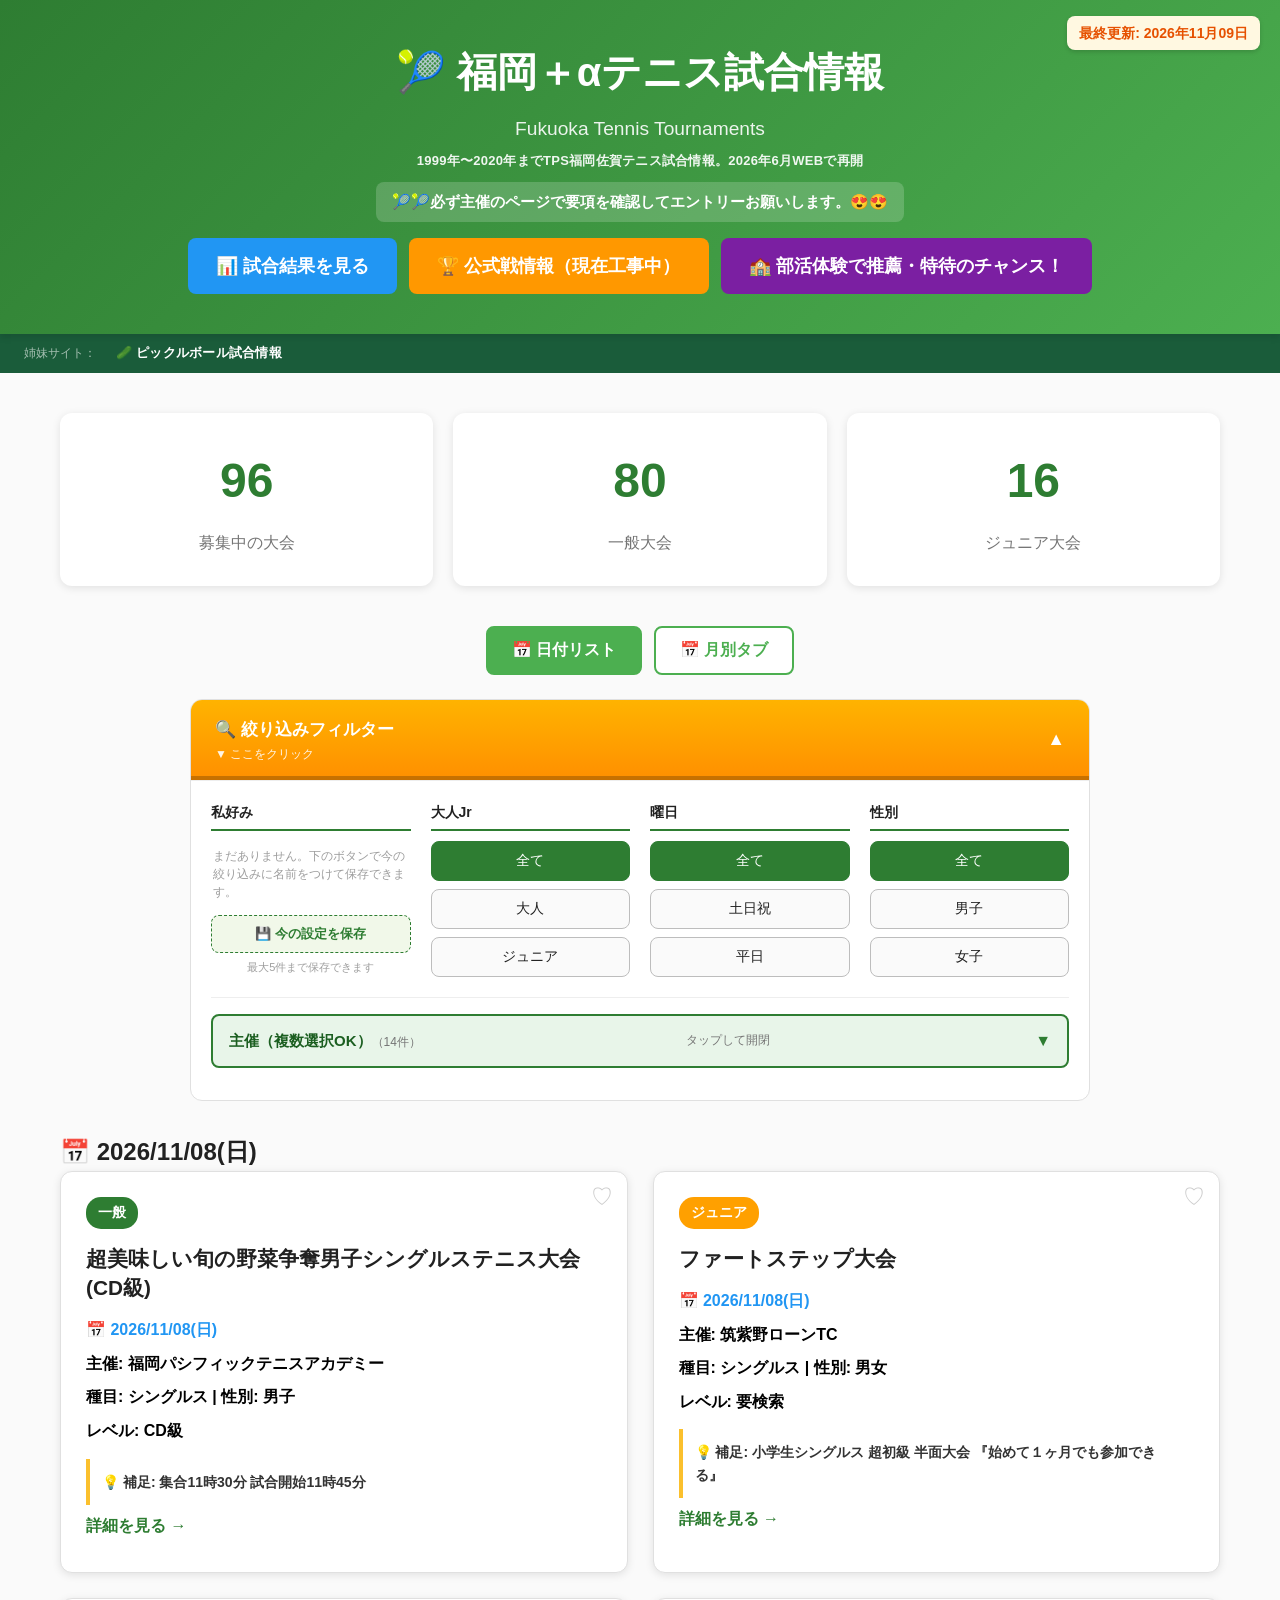
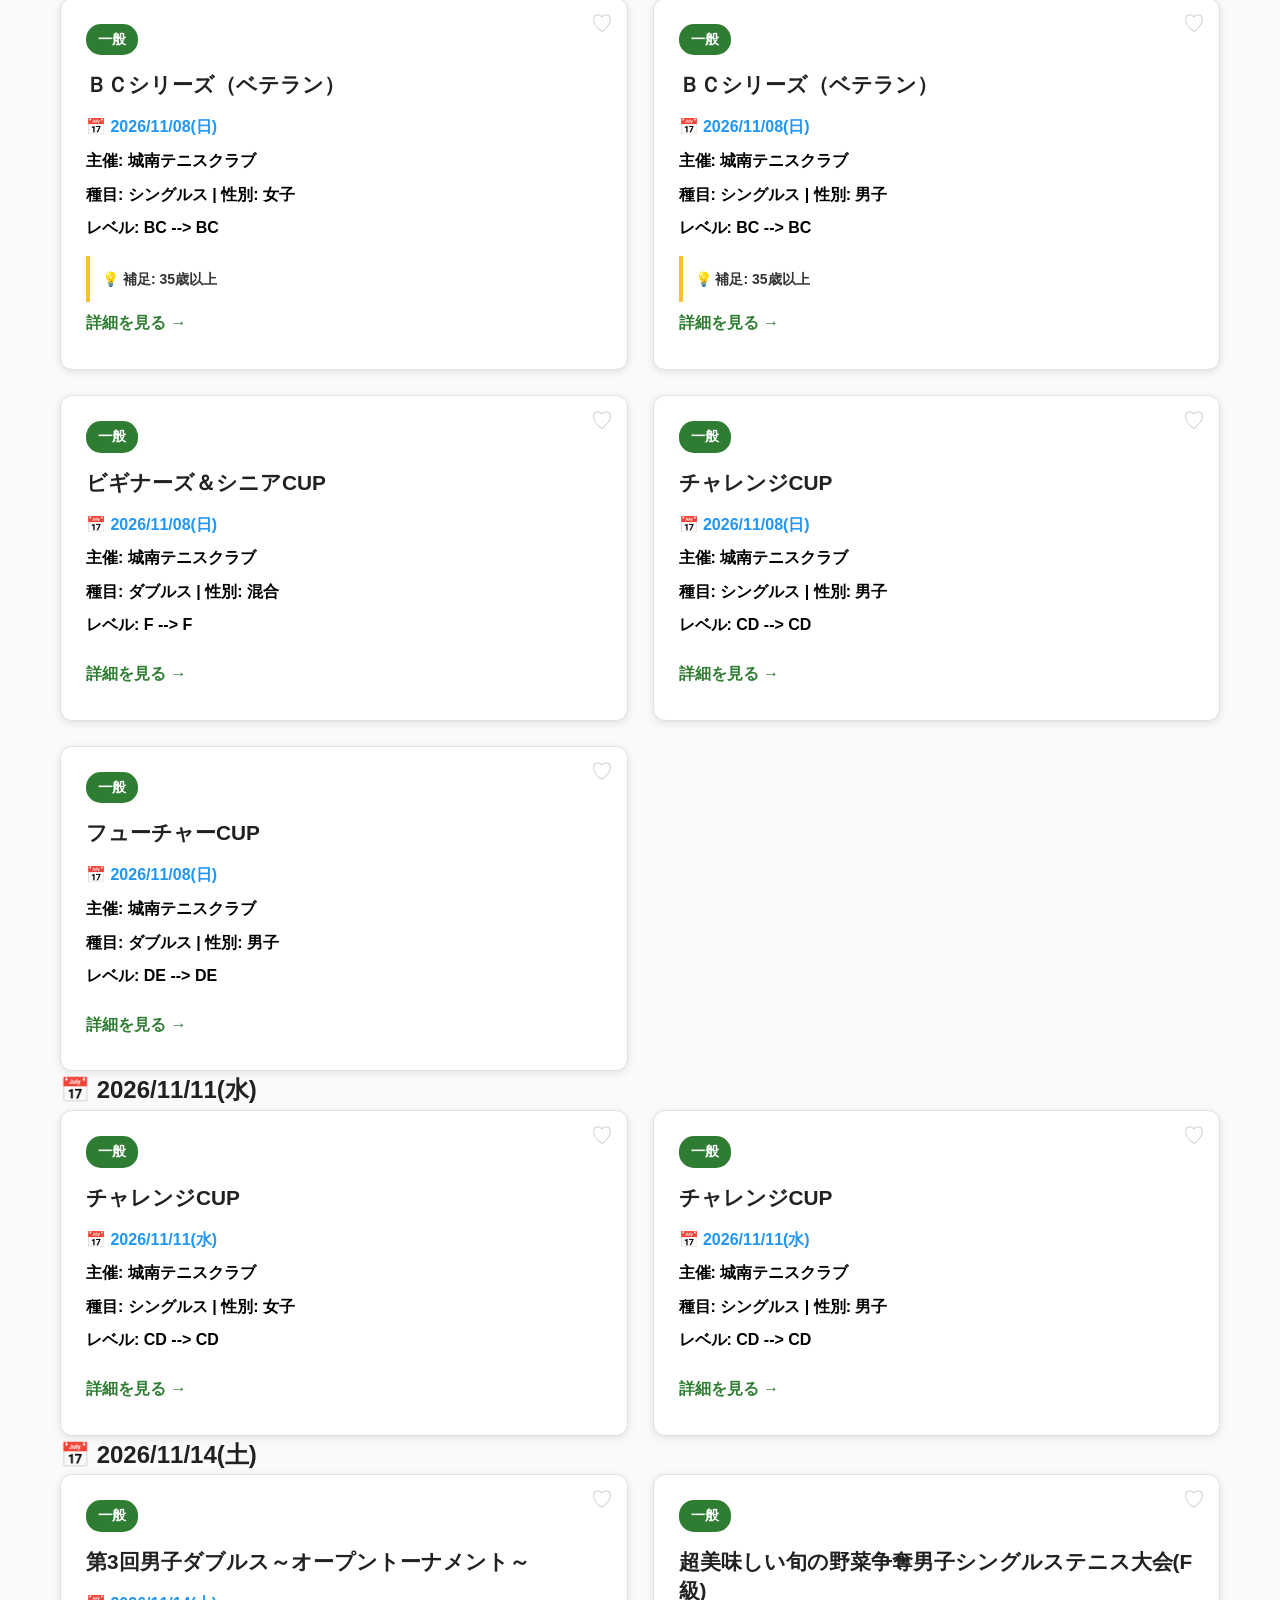
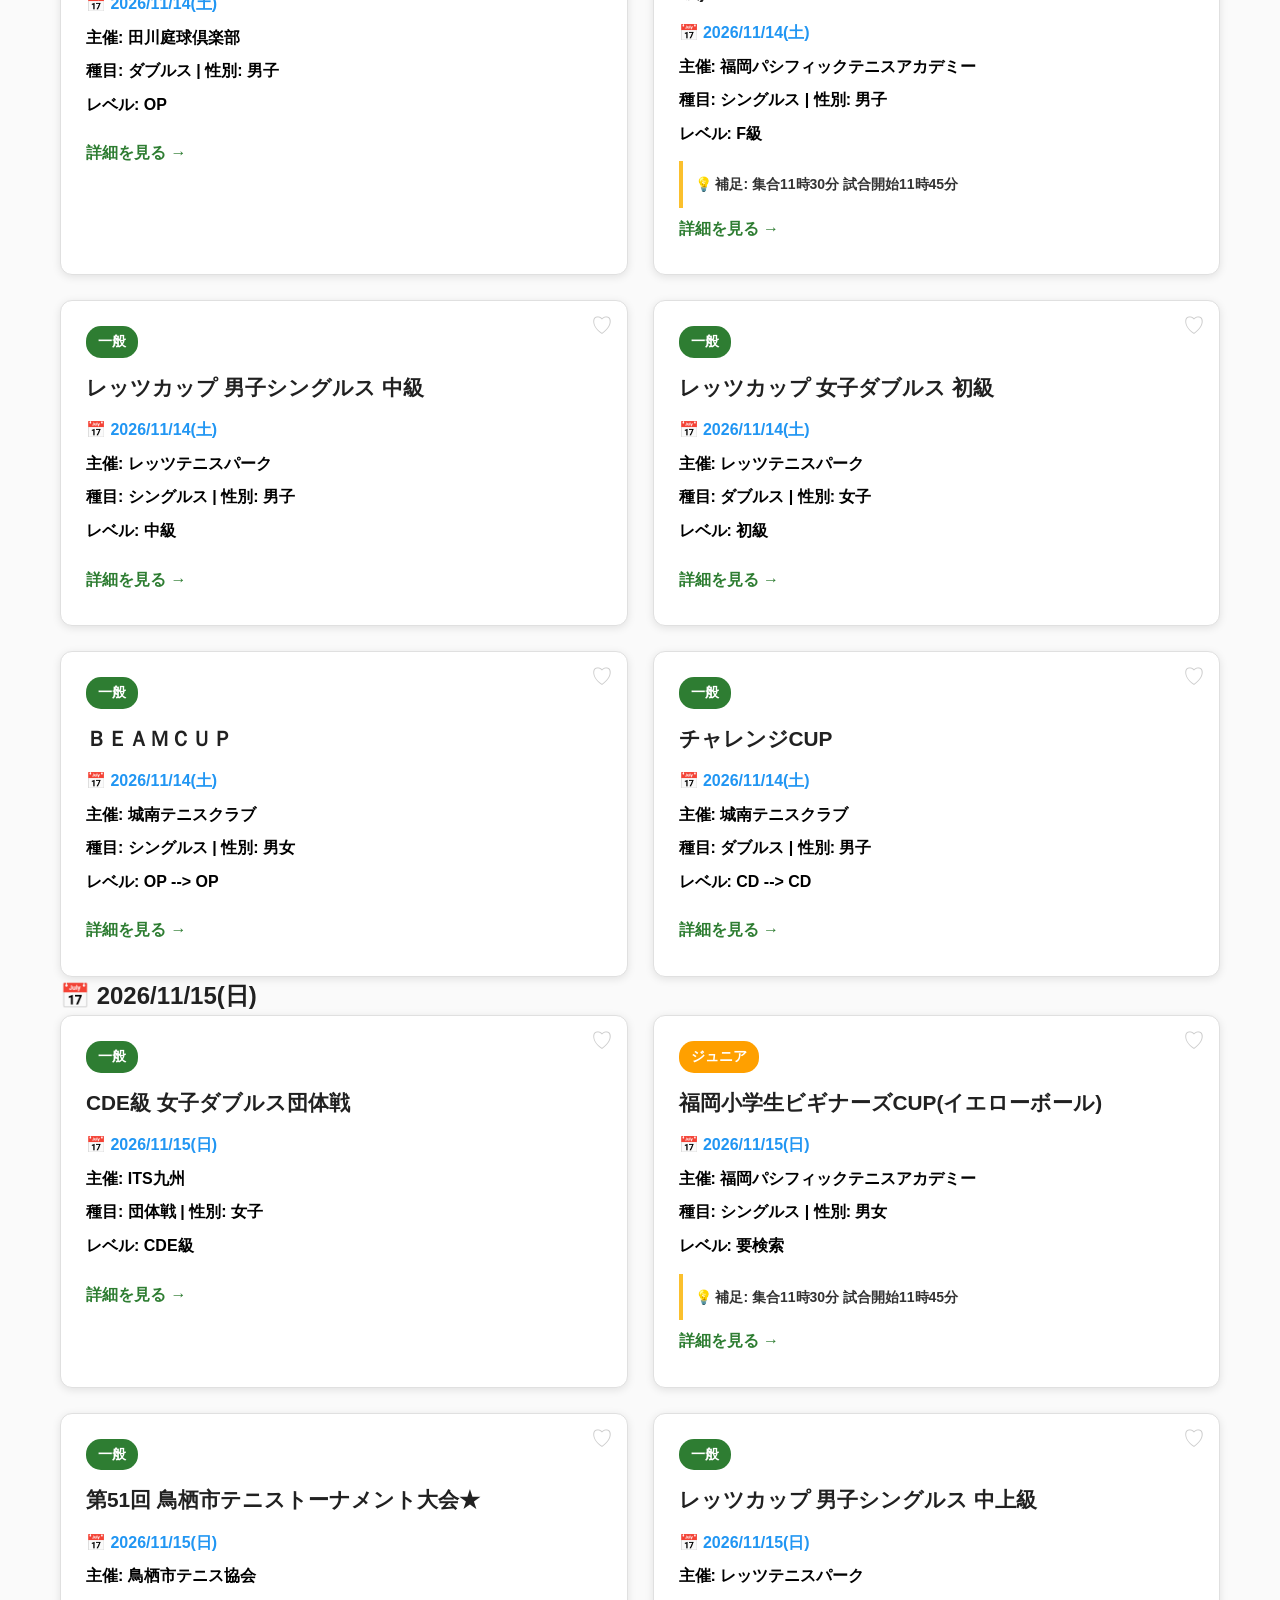
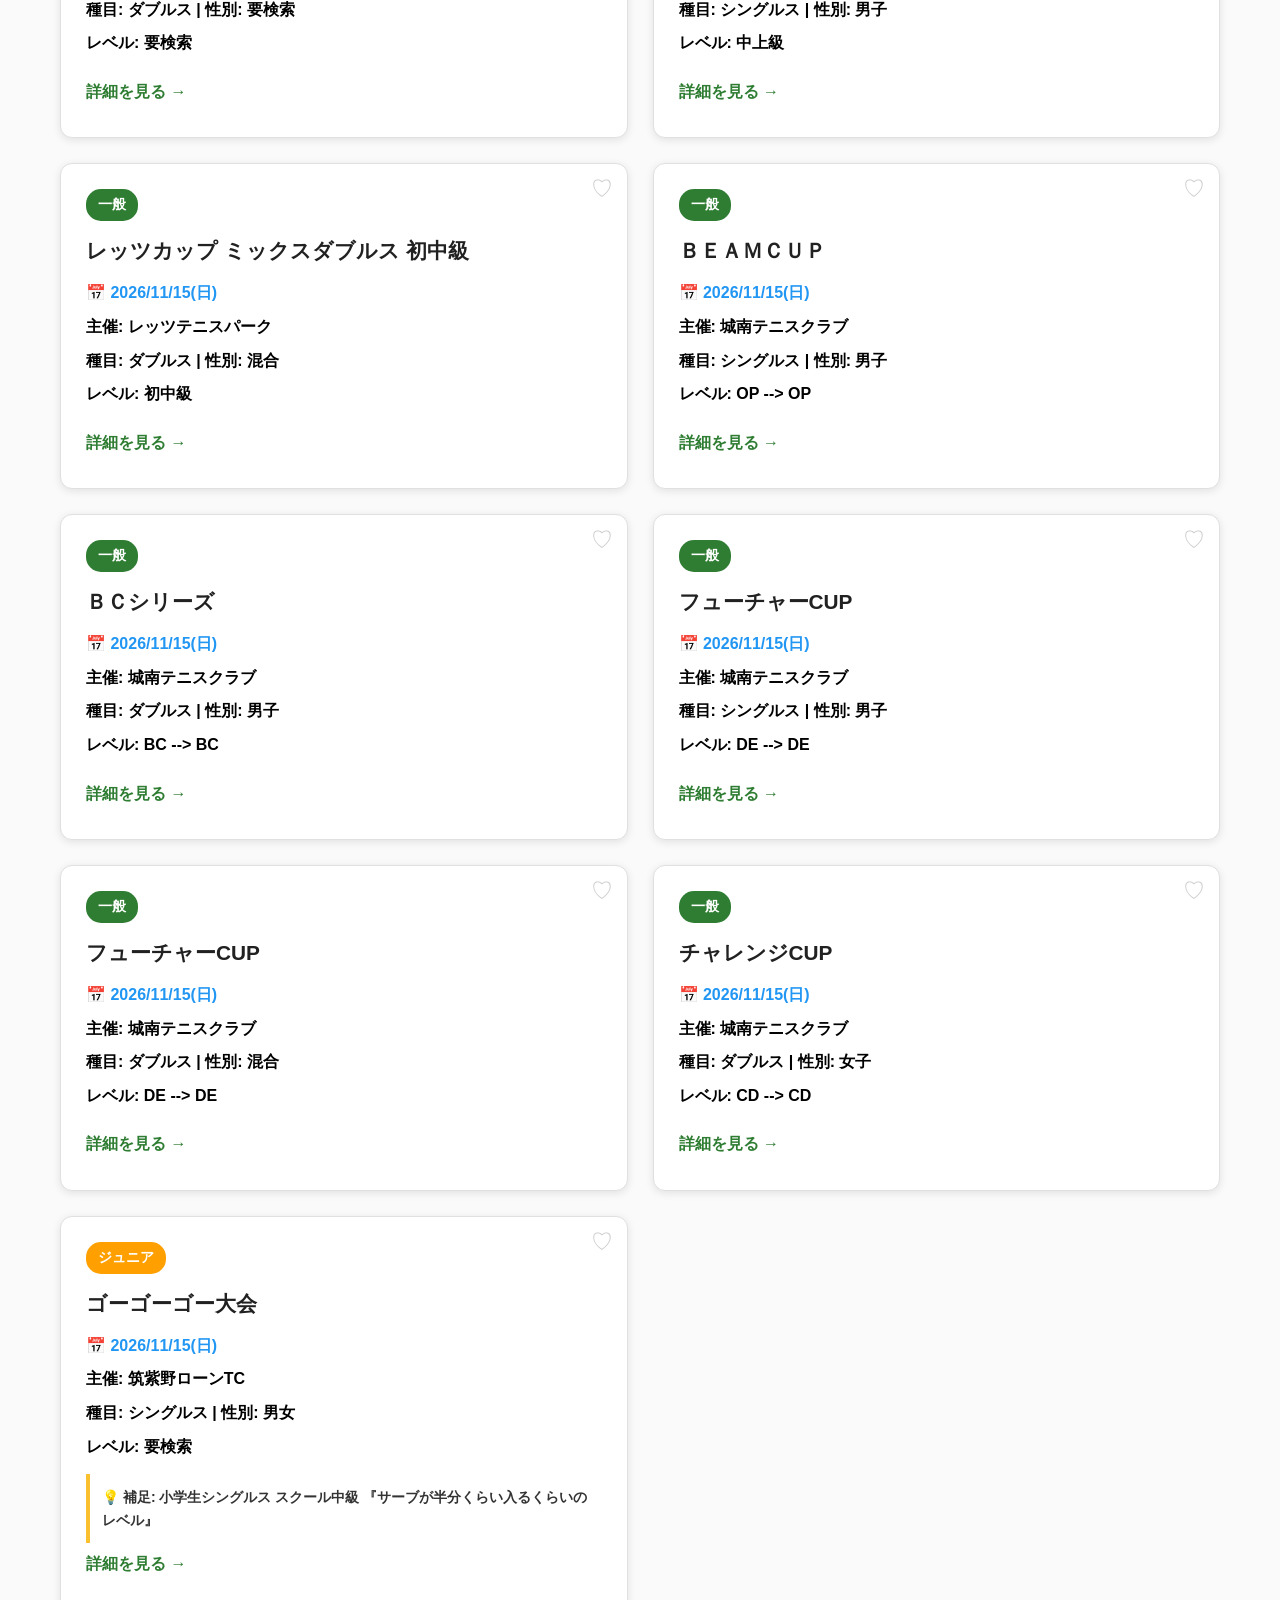
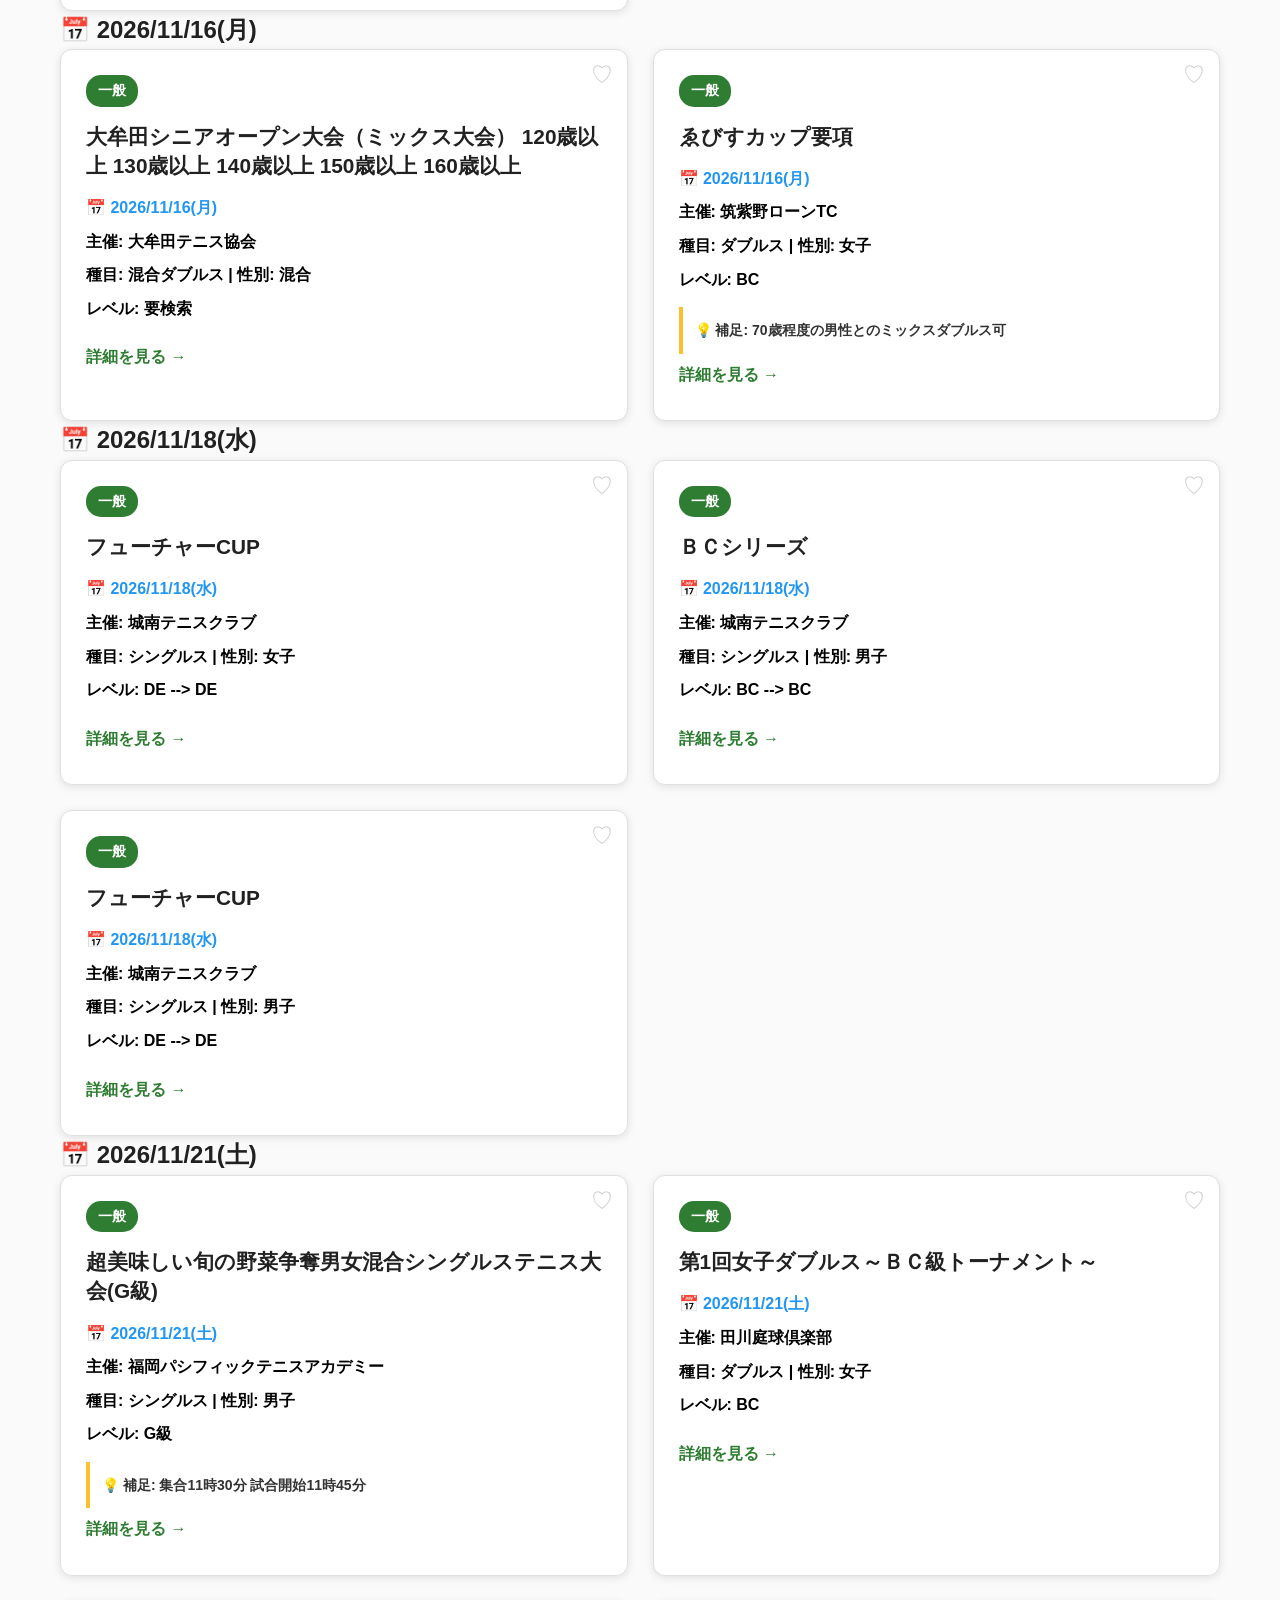
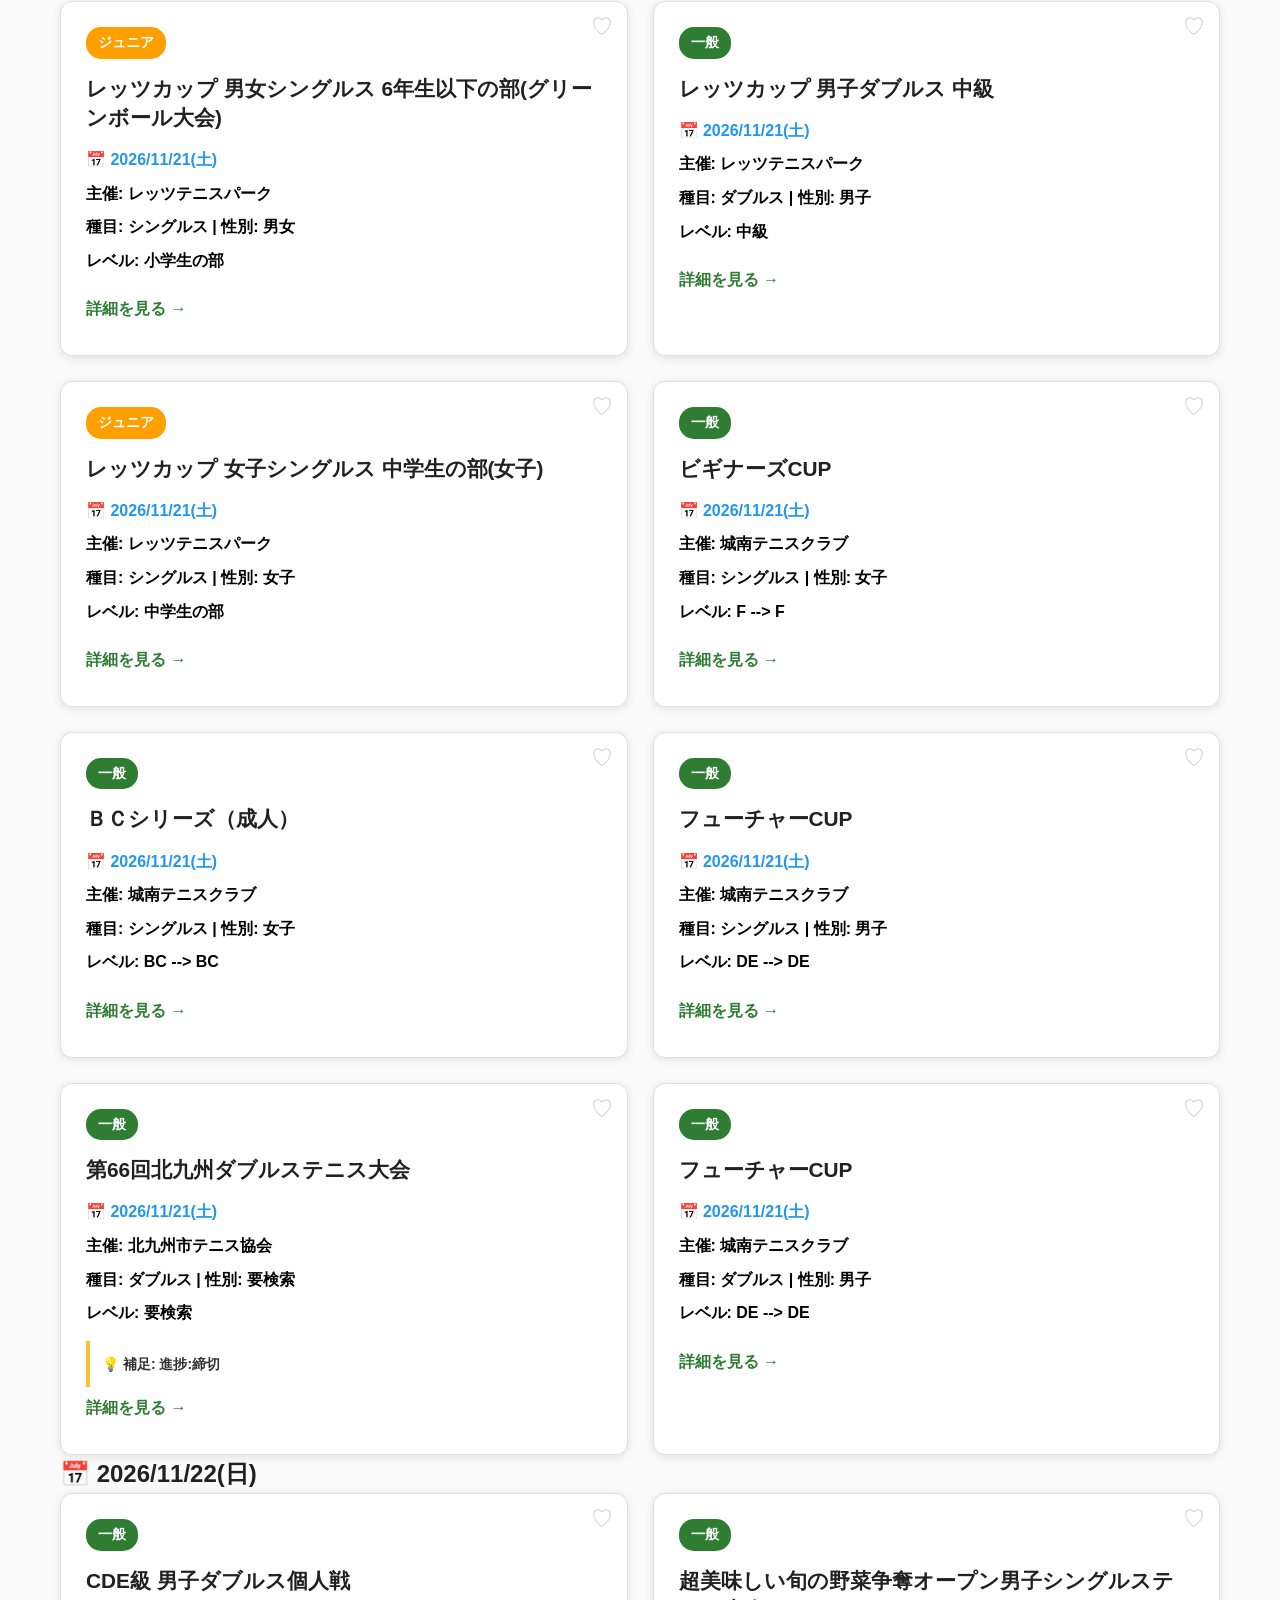
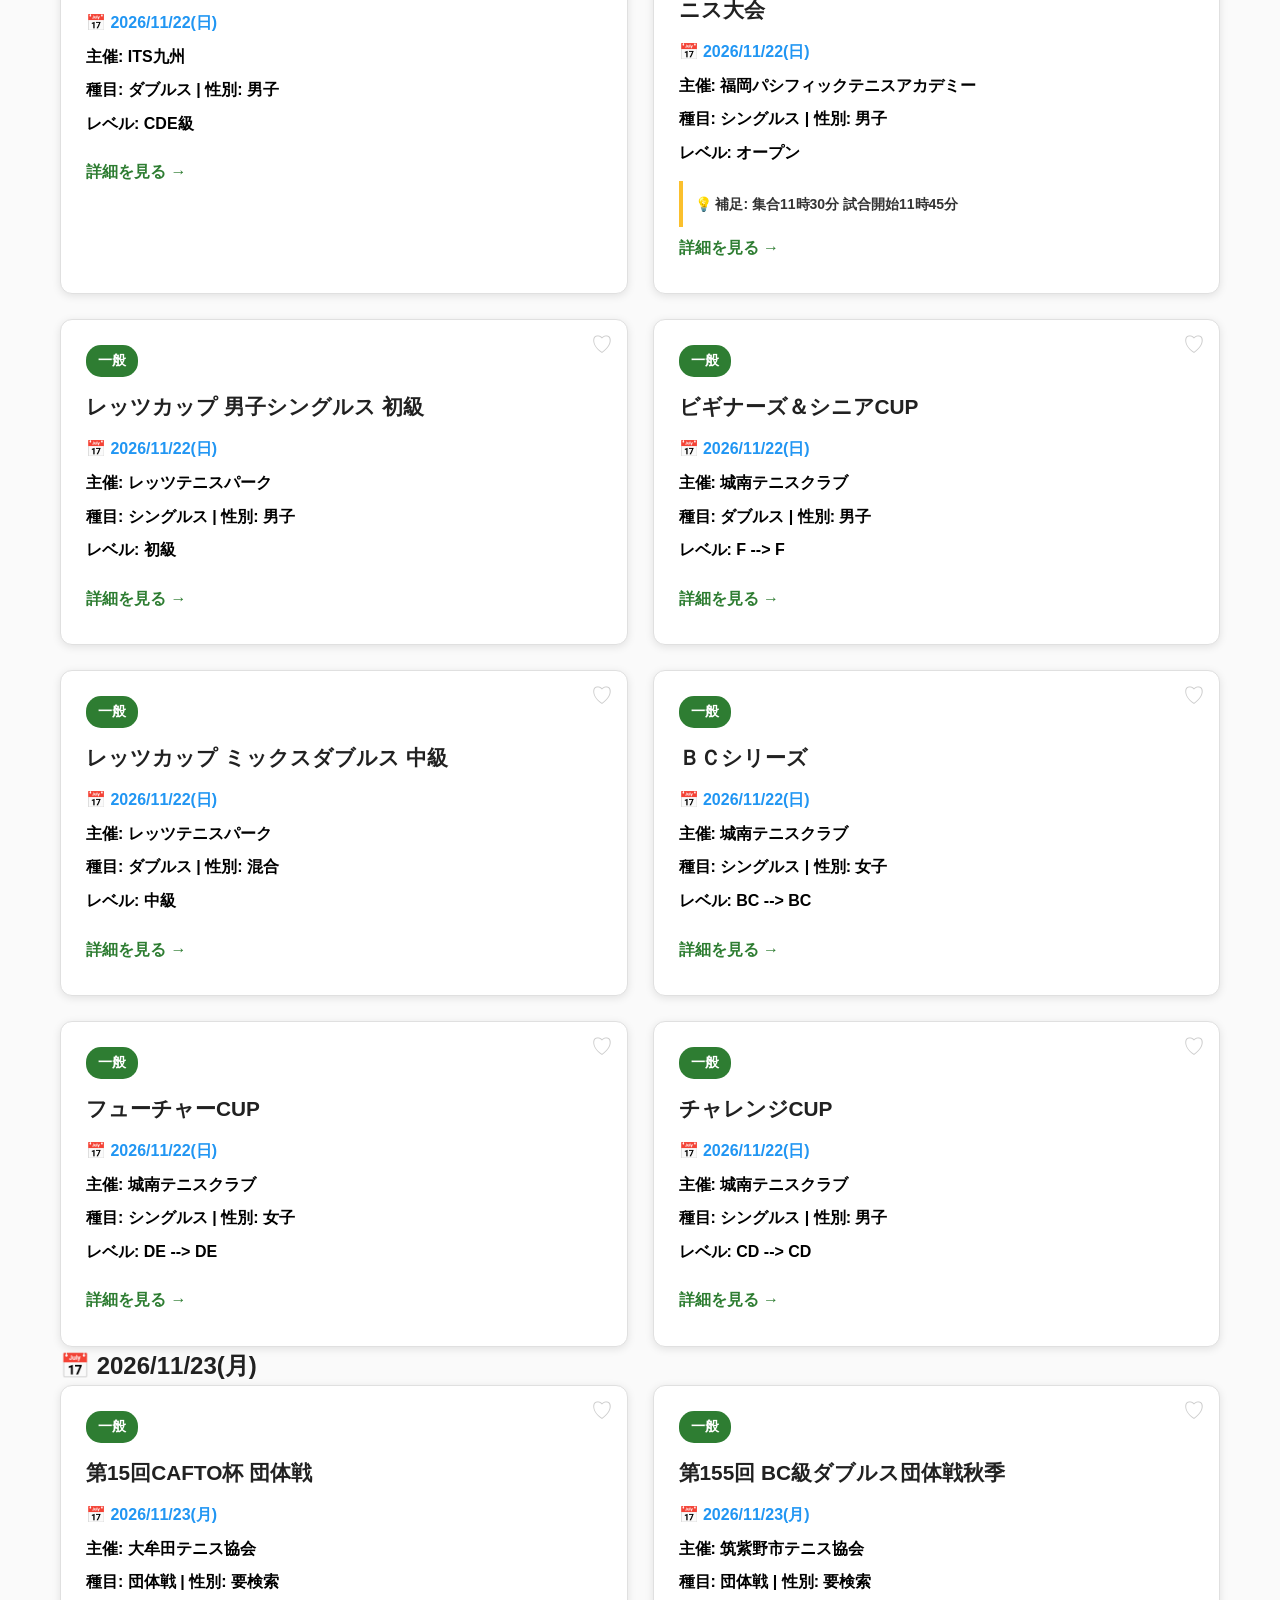
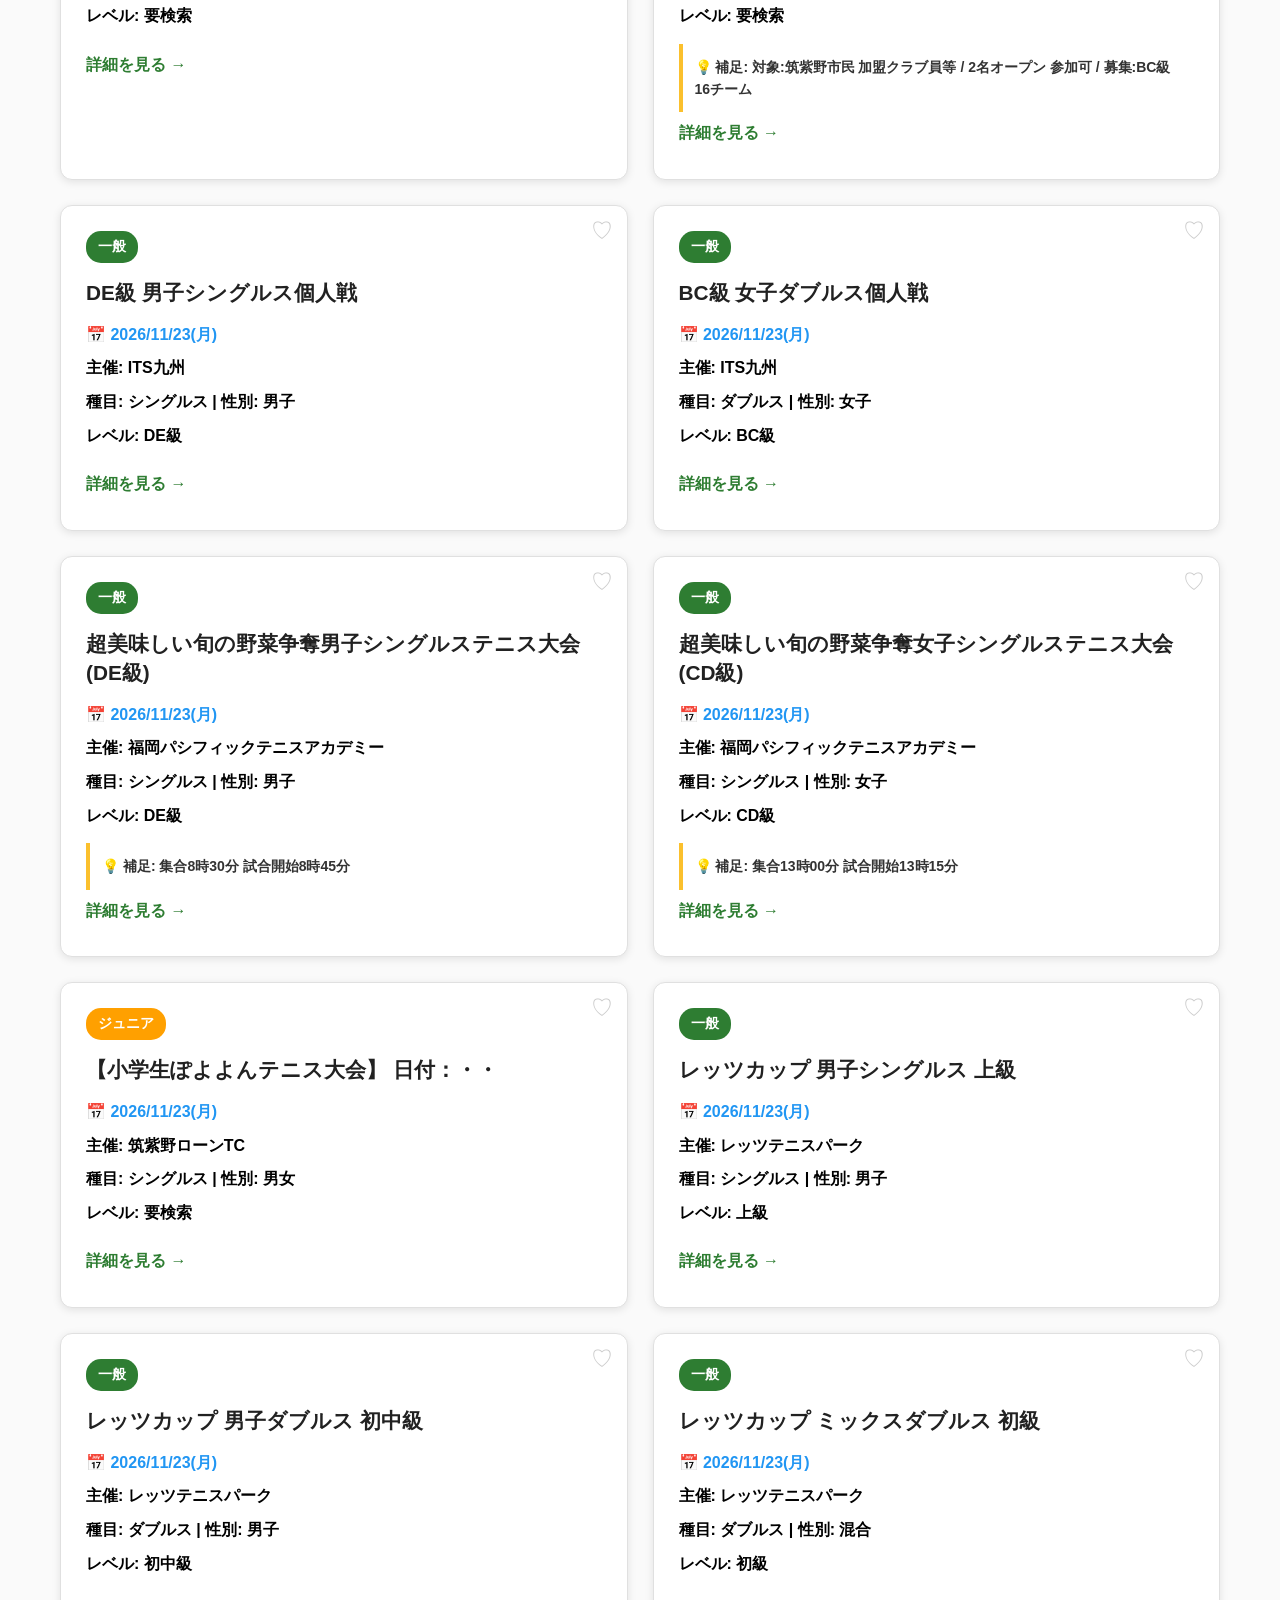
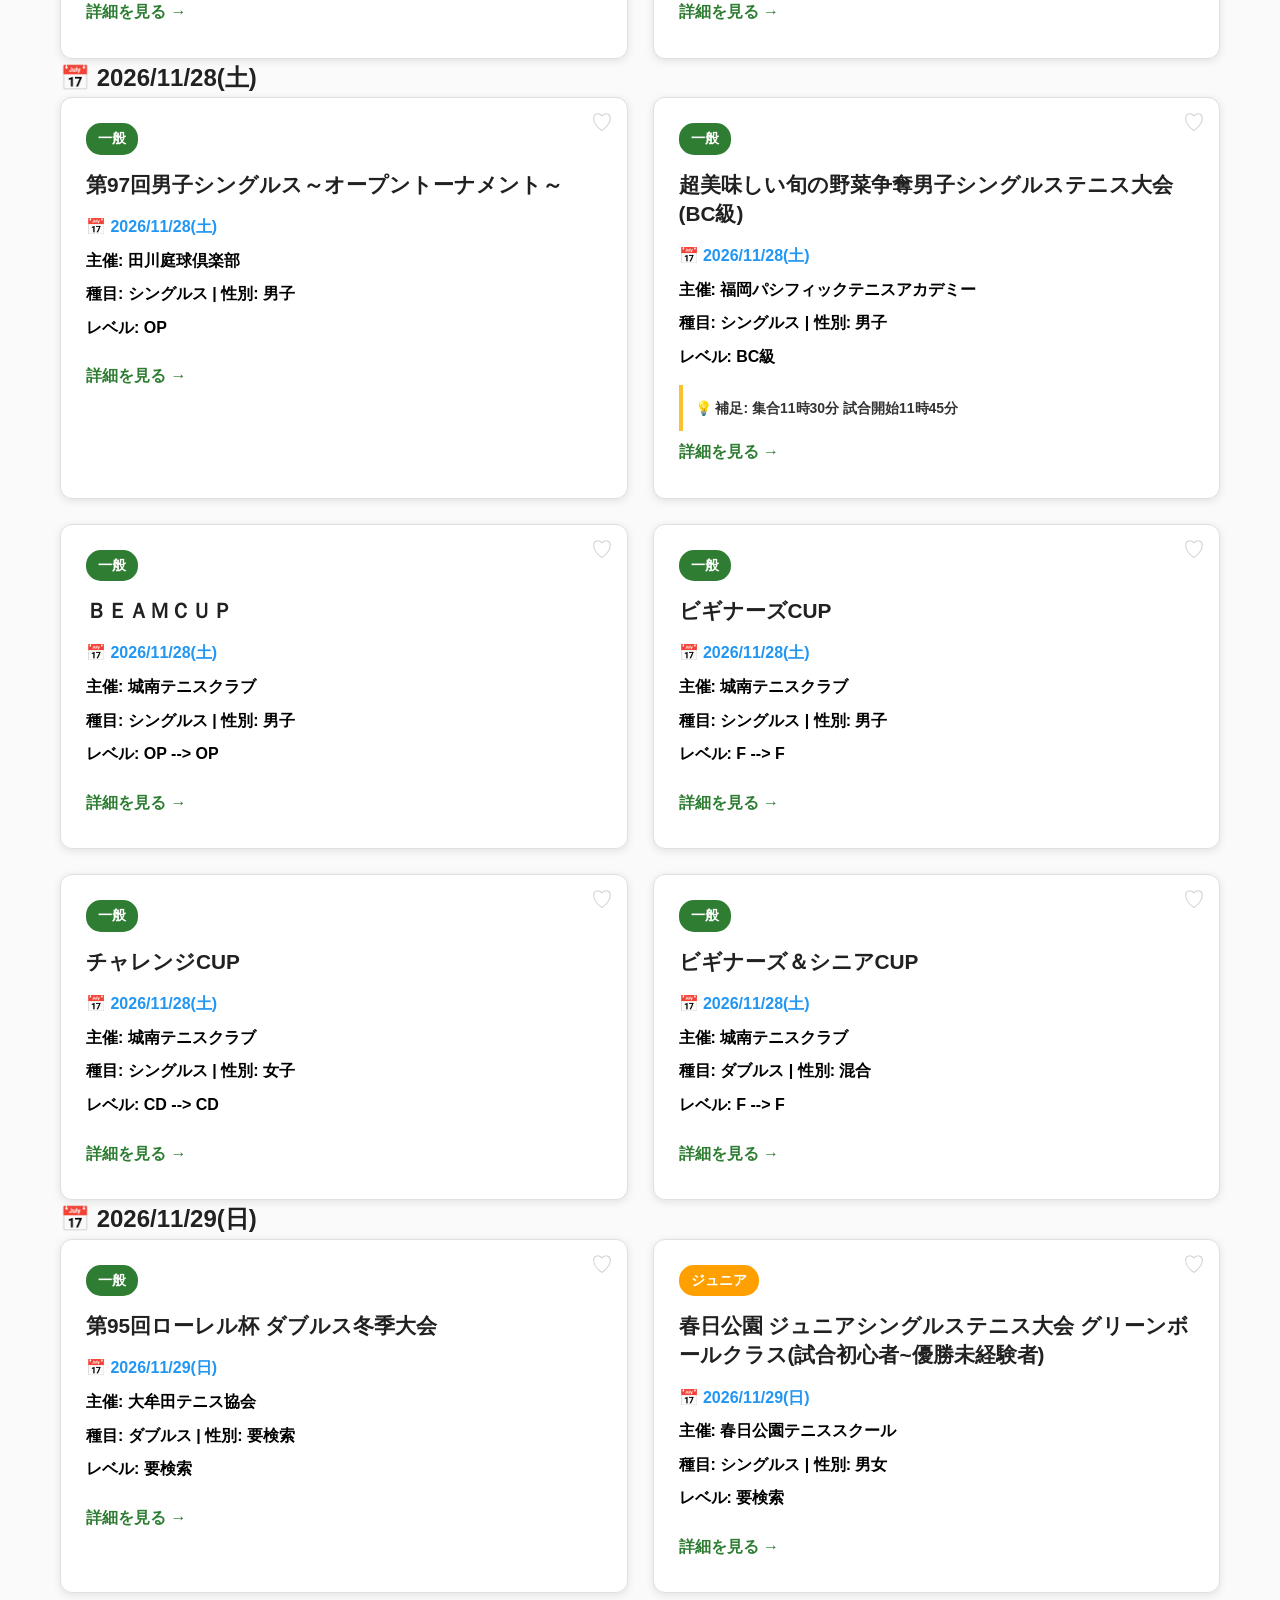
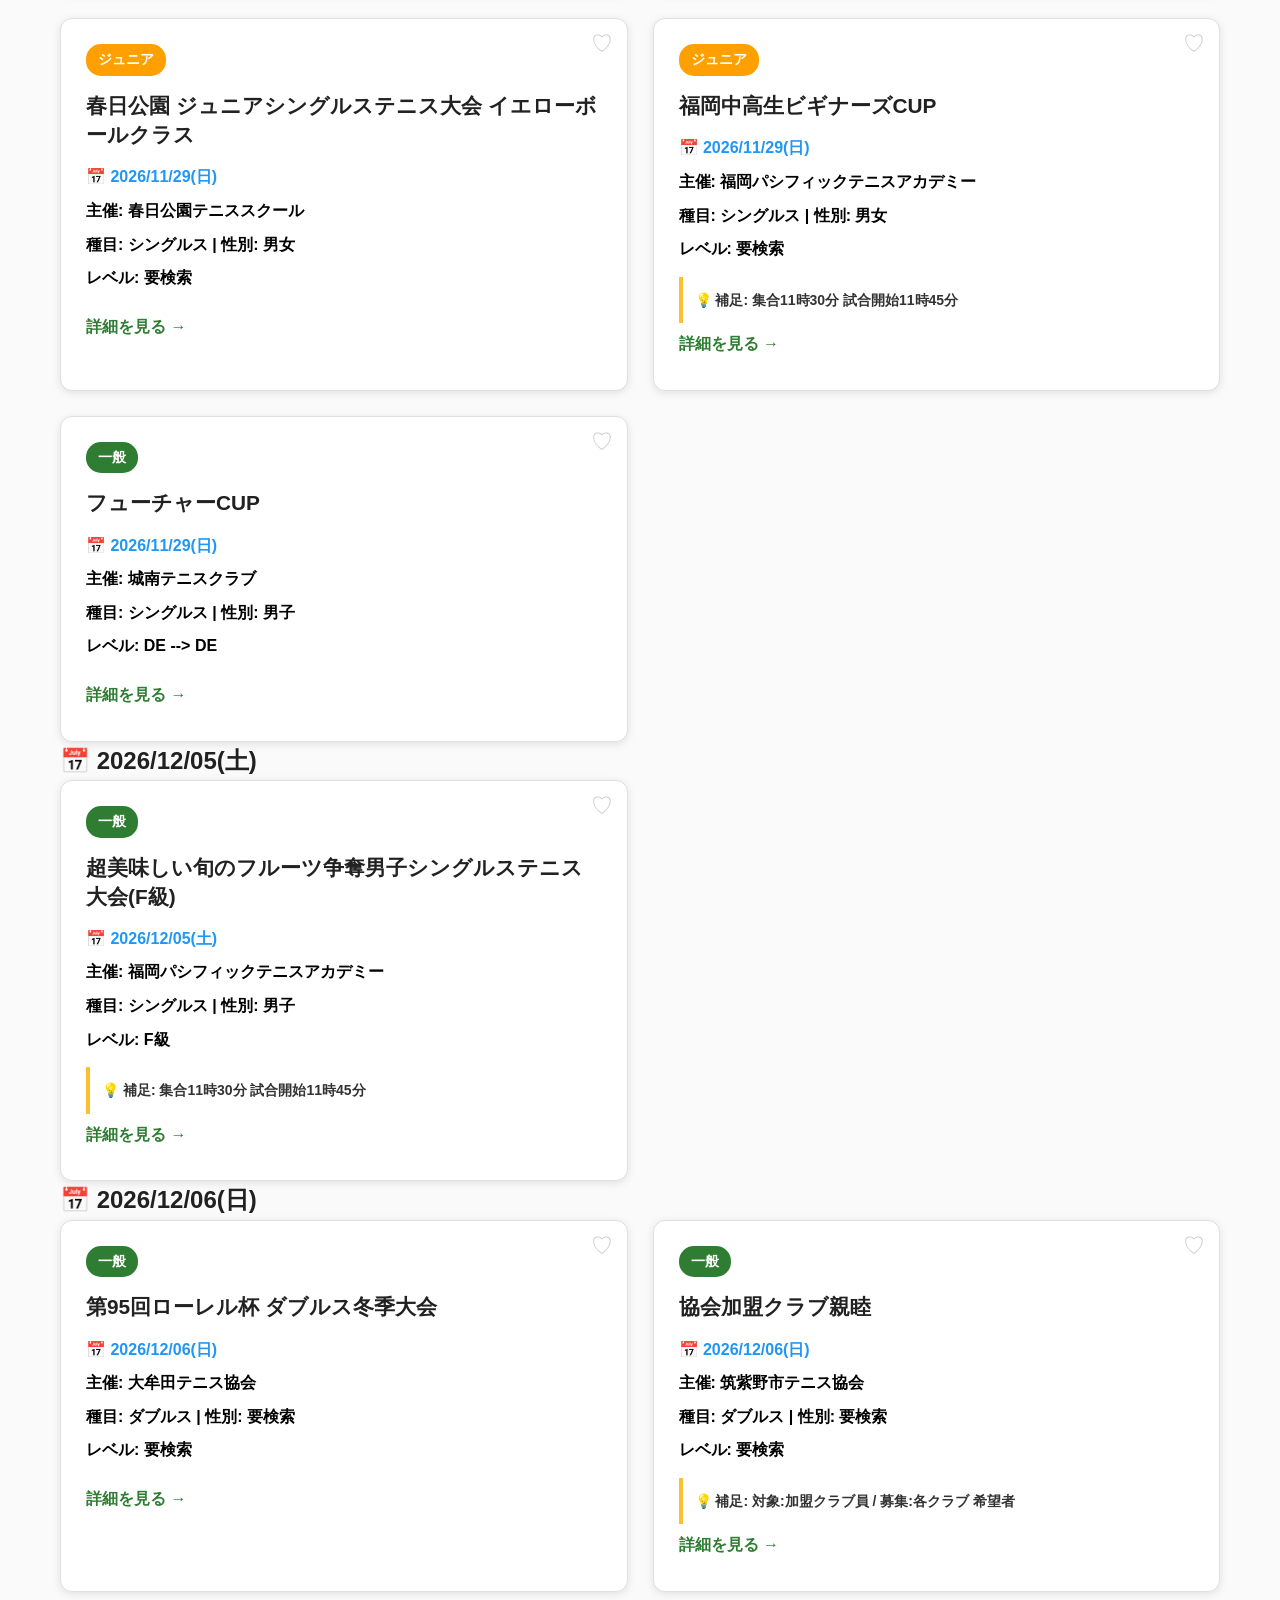
==== commit 7c40874e: "update: 2026-11-09 14:28" ====
--- a/docs/index.html
+++ b/docs/index.html
@@ -174,7 +174,7 @@
 <body>
     <header class="header">
         <div class="container">
-            <div class="update-badge">最終更新: 2026年11月05日</div>
+            <div class="update-badge">最終更新: 2026年11月09日</div>
             <h1 class="site-title">🎾 福岡＋αテニス試合情報</h1>
             <p class="site-subtitle">Fukuoka Tennis Tournaments</p>
             <p class="site-history">1999年〜2020年までTPS福岡佐賀テニス試合情報。2026年6月WEBで再開</p>
@@ -193,9 +193,9 @@
     <main class="main">
         <div class="container">
             <section class="stats">
-                <div class="stat-card"><div class="stat-number">95</div><div class="stat-label">募集中の大会</div></div>
+                <div class="stat-card"><div class="stat-number">96</div><div class="stat-label">募集中の大会</div></div>
                 <div class="stat-card"><div class="stat-number">80</div><div class="stat-label">一般大会</div></div>
-                <div class="stat-card"><div class="stat-number">15</div><div class="stat-label">ジュニア大会</div></div>
+                <div class="stat-card"><div class="stat-number">16</div><div class="stat-label">ジュニア大会</div></div>
             </section>
             <div class="view-toggle">
                 <button class="active" onclick="switchView('date')">📅 日付リスト</button>
@@ -277,62 +277,6 @@
             </div>
             <section class="events" id="date-view">
                 <div class="date-section">
-                    <h2 class="date-title">📅 2026/11/07(土)</h2>
-                    <div class="event-grid">
-                        <div class="event-card" data-category="ジュニア" data-daytype="holiday" data-gender="male female" data-org="pacific" data-favid="auto_福岡パシフ_20261107_020">
-                            <button class="fav-btn" data-favid="auto_福岡パシフ_20261107_020" aria-label="お気に入り" onclick="toggleFav(this)">♡</button>
-                            <div class="card-header">
-                                <span class="category-badge junior">ジュニア</span>
-                            </div>
-                            <h3 class="event-title">福岡小学生ビギナーズCUP(グリーンボール)</h3>
-                            <div style="margin: 8px 0; font-size: 16px; font-weight: 700; color: #2196F3;">
-                                📅 2026/11/07(土)
-                            </div>
-                            <div class="event-details">
-                                <p><strong>主催:</strong> 福岡パシフィックテニスアカデミー</p>
-                                <p><strong>種目:</strong> シングルス | <strong>性別:</strong> 男女</p>
-                                <p><strong>レベル:</strong> 要検索</p>
-                            </div>
-                            <div class="event-notes">
-                                💡 補足: 集合11時30分 試合開始11時45分
-                            </div>
-                            <a href="http://www.kasuga-tennis.com/pacific/event/form.php?cd=1973" class="detail-link" target="_blank" rel="noopener">詳細を見る →</a>
-                        </div>
-                        <div class="event-card" data-category="一般" data-daytype="holiday" data-gender="male female" data-org="jonan" data-favid="auto_城南テニス_20261107_038">
-                            <button class="fav-btn" data-favid="auto_城南テニス_20261107_038" aria-label="お気に入り" onclick="toggleFav(this)">♡</button>
-                            <div class="card-header">
-                                <span class="category-badge general">一般</span>
-                            </div>
-                            <h3 class="event-title">チャレンジCUP</h3>
-                            <div style="margin: 8px 0; font-size: 16px; font-weight: 700; color: #2196F3;">
-                                📅 2026/11/07(土)
-                            </div>
-                            <div class="event-details">
-                                <p><strong>主催:</strong> 城南テニスクラブ</p>
-                                <p><strong>種目:</strong> ダブルス | <strong>性別:</strong> 混合</p>
-                                <p><strong>レベル:</strong> CD</p>
-                            </div>
-                            <a href="https://jonantennis.net/convention/" class="detail-link" target="_blank" rel="noopener">詳細を見る →</a>
-                        </div>
-                        <div class="event-card" data-category="一般" data-daytype="holiday" data-gender="male" data-org="jonan" data-favid="auto_城南テニス_20261107_037">
-                            <button class="fav-btn" data-favid="auto_城南テニス_20261107_037" aria-label="お気に入り" onclick="toggleFav(this)">♡</button>
-                            <div class="card-header">
-                                <span class="category-badge general">一般</span>
-                            </div>
-                            <h3 class="event-title">フューチャーCUP</h3>
-                            <div style="margin: 8px 0; font-size: 16px; font-weight: 700; color: #2196F3;">
-                                📅 2026/11/07(土)
-                            </div>
-                            <div class="event-details">
-                                <p><strong>主催:</strong> 城南テニスクラブ</p>
-                                <p><strong>種目:</strong> シングルス | <strong>性別:</strong> 男子</p>
-                                <p><strong>レベル:</strong> DE</p>
-                            </div>
-                            <a href="https://jonantennis.net/convention/" class="detail-link" target="_blank" rel="noopener">詳細を見る →</a>
-                        </div>
-                    </div>
-                </div>
-                <div class="date-section">
                     <h2 class="date-title">📅 2026/11/08(日)</h2>
                     <div class="event-grid">
                         <div class="event-card" data-category="一般" data-daytype="holiday" data-gender="male" data-org="pacific" data-favid="auto_福岡パシフ_20261108_021">
@@ -1505,6 +1449,24 @@
                             </div>
                             <a href="https://jonantennis.net/convention/" class="detail-link" target="_blank" rel="noopener">詳細を見る →</a>
                         </div>
+                        <div class="event-card" data-category="一般" data-daytype="holiday" data-gender="male female" data-org="jonan" data-favid="auto_城南テニス_20261128_030">
+                            <button class="fav-btn" data-favid="auto_城南テニス_20261128_030" aria-label="お気に入り" onclick="toggleFav(this)">♡</button>
+                            <div class="card-header">
+                                <span class="category-badge general">一般</span>
+                            </div>
+                            <h3 class="event-title">ビギナーズ＆シニアCUP</h3>
+                            <div style="margin: 8px 0; font-size: 16px; font-weight: 700; color: #2196F3;">
+                                📅 2026/11/28(土)
+                            </div>
+                            <div class="event-details">
+                                <p><strong>主催:</strong> 城南テニスクラブ</p>
+                                <p><strong>種目:</strong> ダブルス | <strong>性別:</strong> 混合</p>
+                                <p><strong>レベル:</strong> F										
+									 -->
+																					F</p>
+                            </div>
+                            <a href="https://jonantennis.net/convention/" class="detail-link" target="_blank" rel="noopener">詳細を見る →</a>
+                        </div>
                     </div>
                 </div>
                 <div class="date-section">
@@ -1577,6 +1539,24 @@
                             </div>
                             <a href="http://www.kasuga-tennis.com/pacific/event/form.php?cd=1982" class="detail-link" target="_blank" rel="noopener">詳細を見る →</a>
                         </div>
+                        <div class="event-card" data-category="一般" data-daytype="holiday" data-gender="male" data-org="jonan" data-favid="auto_城南テニス_20261129_032">
+                            <button class="fav-btn" data-favid="auto_城南テニス_20261129_032" aria-label="お気に入り" onclick="toggleFav(this)">♡</button>
+                            <div class="card-header">
+                                <span class="category-badge general">一般</span>
+                            </div>
+                            <h3 class="event-title">フューチャーCUP</h3>
+                            <div style="margin: 8px 0; font-size: 16px; font-weight: 700; color: #2196F3;">
+                                📅 2026/11/29(日)
+                            </div>
+                            <div class="event-details">
+                                <p><strong>主催:</strong> 城南テニスクラブ</p>
+                                <p><strong>種目:</strong> シングルス | <strong>性別:</strong> 男子</p>
+                                <p><strong>レベル:</strong> DE										
+									 -->
+																					DE</p>
+                            </div>
+                            <a href="https://jonantennis.net/convention/" class="detail-link" target="_blank" rel="noopener">詳細を見る →</a>
+                        </div>
                     </div>
                 </div>
                 <div class="date-section">
@@ -1692,6 +1672,25 @@
                             </div>
                             <a href="http://www.kasuga-tennis.com/pacific/event/form.php?cd=1984" class="detail-link" target="_blank" rel="noopener">詳細を見る →</a>
                         </div>
+                        <div class="event-card" data-category="ジュニア" data-daytype="holiday" data-gender="male female" data-org="chikushino_lawn" data-favid="auto_筑紫野ロー_20261206_003">
+                            <button class="fav-btn" data-favid="auto_筑紫野ロー_20261206_003" aria-label="お気に入り" onclick="toggleFav(this)">♡</button>
+                            <div class="card-header">
+                                <span class="category-badge junior">ジュニア</span>
+                            </div>
+                            <h3 class="event-title">ゴーゴーゴー大会 ・・・</h3>
+                            <div style="margin: 8px 0; font-size: 16px; font-weight: 700; color: #2196F3;">
+                                📅 2026/12/06(日)
+                            </div>
+                            <div class="event-details">
+                                <p><strong>主催:</strong> 筑紫野ローンTC</p>
+                                <p><strong>種目:</strong> シングルス | <strong>性別:</strong> 男女</p>
+                                <p><strong>レベル:</strong> 要検索</p>
+                            </div>
+                            <div class="event-notes">
+                                💡 補足: 小学生シングルス スクール中級 『サーブが半分くらい入るくらいのレベル』
+                            </div>
+                            <a href="https://chikushinotennis.web.fc2.com/inter.html" class="detail-link" target="_blank" rel="noopener">詳細を見る →</a>
+                        </div>
                     </div>
                 </div>
                 <div class="date-section">
@@ -1948,6 +1947,25 @@
                                 💡 補足: 集合11時30分 試合開始11時45分
                             </div>
                             <a href="http://www.kasuga-tennis.com/pacific/event/form.php?cd=1988" class="detail-link" target="_blank" rel="noopener">詳細を見る →</a>
+                        </div>
+                        <div class="event-card" data-category="ジュニア" data-daytype="holiday" data-gender="male female" data-org="chikushino_lawn" data-favid="auto_筑紫野ロー_20261220_004">
+                            <button class="fav-btn" data-favid="auto_筑紫野ロー_20261220_004" aria-label="お気に入り" onclick="toggleFav(this)">♡</button>
+                            <div class="card-header">
+                                <span class="category-badge junior">ジュニア</span>
+                            </div>
+                            <h3 class="event-title">ゴーゴーゴー大会 ・・・</h3>
+                            <div style="margin: 8px 0; font-size: 16px; font-weight: 700; color: #2196F3;">
+                                📅 2026/12/20(日)
+                            </div>
+                            <div class="event-details">
+                                <p><strong>主催:</strong> 筑紫野ローンTC</p>
+                                <p><strong>種目:</strong> シングルス | <strong>性別:</strong> 男女</p>
+                                <p><strong>レベル:</strong> 要検索</p>
+                            </div>
+                            <div class="event-notes">
+                                💡 補足: 小学生シングルス スクール中級 『サーブが半分くらい入るくらいのレベル』
+                            </div>
+                            <a href="https://chikushinotennis.web.fc2.com/inter.html" class="detail-link" target="_blank" rel="noopener">詳細を見る →</a>
                         </div>
                     </div>
                 </div>
@@ -2071,57 +2089,6 @@
             <section class="month-section active" id="month-2026年11月">
                 <h2 class="date-title">📅 2026年11月の大会一覧</h2>
                 <div class="event-grid">
-                        <div class="event-card" data-category="ジュニア" data-daytype="holiday" data-gender="male female" data-org="pacific" data-favid="auto_福岡パシフ_20261107_020">
-                            <button class="fav-btn" data-favid="auto_福岡パシフ_20261107_020" aria-label="お気に入り" onclick="toggleFav(this)">♡</button>
-                            <div class="card-header">
-                                <span class="category-badge junior">ジュニア</span>
-                            </div>
-                            <h3 class="event-title">福岡小学生ビギナーズCUP(グリーンボール)</h3>
-                            <div style="margin: 8px 0; font-size: 16px; font-weight: 700; color: #2196F3;">
-                                📅 2026/11/07(土)
-                            </div>
-                            <div class="event-details">
-                                <p><strong>主催:</strong> 福岡パシフィックテニスアカデミー</p>
-                                <p><strong>種目:</strong> シングルス | <strong>性別:</strong> 男女</p>
-                                <p><strong>レベル:</strong> 要検索</p>
-                            </div>
-                            <div class="event-notes">
-                                💡 補足: 集合11時30分 試合開始11時45分
-                            </div>
-                            <a href="http://www.kasuga-tennis.com/pacific/event/form.php?cd=1973" class="detail-link" target="_blank" rel="noopener">詳細を見る →</a>
-                        </div>
-                        <div class="event-card" data-category="一般" data-daytype="holiday" data-gender="male female" data-org="jonan" data-favid="auto_城南テニス_20261107_038">
-                            <button class="fav-btn" data-favid="auto_城南テニス_20261107_038" aria-label="お気に入り" onclick="toggleFav(this)">♡</button>
-                            <div class="card-header">
-                                <span class="category-badge general">一般</span>
-                            </div>
-                            <h3 class="event-title">チャレンジCUP</h3>
-                            <div style="margin: 8px 0; font-size: 16px; font-weight: 700; color: #2196F3;">
-                                📅 2026/11/07(土)
-                            </div>
-                            <div class="event-details">
-                                <p><strong>主催:</strong> 城南テニスクラブ</p>
-                                <p><strong>種目:</strong> ダブルス | <strong>性別:</strong> 混合</p>
-                                <p><strong>レベル:</strong> CD</p>
-                            </div>
-                            <a href="https://jonantennis.net/convention/" class="detail-link" target="_blank" rel="noopener">詳細を見る →</a>
-                        </div>
-                        <div class="event-card" data-category="一般" data-daytype="holiday" data-gender="male" data-org="jonan" data-favid="auto_城南テニス_20261107_037">
-                            <button class="fav-btn" data-favid="auto_城南テニス_20261107_037" aria-label="お気に入り" onclick="toggleFav(this)">♡</button>
-                            <div class="card-header">
-                                <span class="category-badge general">一般</span>
-                            </div>
-                            <h3 class="event-title">フューチャーCUP</h3>
-                            <div style="margin: 8px 0; font-size: 16px; font-weight: 700; color: #2196F3;">
-                                📅 2026/11/07(土)
-                            </div>
-                            <div class="event-details">
-                                <p><strong>主催:</strong> 城南テニスクラブ</p>
-                                <p><strong>種目:</strong> シングルス | <strong>性別:</strong> 男子</p>
-                                <p><strong>レベル:</strong> DE</p>
-                            </div>
-                            <a href="https://jonantennis.net/convention/" class="detail-link" target="_blank" rel="noopener">詳細を見る →</a>
-                        </div>
                         <div class="event-card" data-category="一般" data-daytype="holiday" data-gender="male" data-org="pacific" data-favid="auto_福岡パシフ_20261108_021">
                             <button class="fav-btn" data-favid="auto_福岡パシフ_20261108_021" aria-label="お気に入り" onclick="toggleFav(this)">♡</button>
                             <div class="card-header">
@@ -3247,6 +3214,24 @@
                             </div>
                             <a href="https://jonantennis.net/convention/" class="detail-link" target="_blank" rel="noopener">詳細を見る →</a>
                         </div>
+                        <div class="event-card" data-category="一般" data-daytype="holiday" data-gender="male female" data-org="jonan" data-favid="auto_城南テニス_20261128_030">
+                            <button class="fav-btn" data-favid="auto_城南テニス_20261128_030" aria-label="お気に入り" onclick="toggleFav(this)">♡</button>
+                            <div class="card-header">
+                                <span class="category-badge general">一般</span>
+                            </div>
+                            <h3 class="event-title">ビギナーズ＆シニアCUP</h3>
+                            <div style="margin: 8px 0; font-size: 16px; font-weight: 700; color: #2196F3;">
+                                📅 2026/11/28(土)
+                            </div>
+                            <div class="event-details">
+                                <p><strong>主催:</strong> 城南テニスクラブ</p>
+                                <p><strong>種目:</strong> ダブルス | <strong>性別:</strong> 混合</p>
+                                <p><strong>レベル:</strong> F										
+									 -->
+																					F</p>
+                            </div>
+                            <a href="https://jonantennis.net/convention/" class="detail-link" target="_blank" rel="noopener">詳細を見る →</a>
+                        </div>
                         <div class="event-card" data-category="一般" data-daytype="holiday" data-gender="male female" data-org="auto3" data-favid="auto_大牟田テニ_20261129_018">
                             <button class="fav-btn" data-favid="auto_大牟田テニ_20261129_018" aria-label="お気に入り" onclick="toggleFav(this)">♡</button>
                             <div class="card-header">
@@ -3313,6 +3298,24 @@
                                 💡 補足: 集合11時30分 試合開始11時45分
                             </div>
                             <a href="http://www.kasuga-tennis.com/pacific/event/form.php?cd=1982" class="detail-link" target="_blank" rel="noopener">詳細を見る →</a>
+                        </div>
+                        <div class="event-card" data-category="一般" data-daytype="holiday" data-gender="male" data-org="jonan" data-favid="auto_城南テニス_20261129_032">
+                            <button class="fav-btn" data-favid="auto_城南テニス_20261129_032" aria-label="お気に入り" onclick="toggleFav(this)">♡</button>
+                            <div class="card-header">
+                                <span class="category-badge general">一般</span>
+                            </div>
+                            <h3 class="event-title">フューチャーCUP</h3>
+                            <div style="margin: 8px 0; font-size: 16px; font-weight: 700; color: #2196F3;">
+                                📅 2026/11/29(日)
+                            </div>
+                            <div class="event-details">
+                                <p><strong>主催:</strong> 城南テニスクラブ</p>
+                                <p><strong>種目:</strong> シングルス | <strong>性別:</strong> 男子</p>
+                                <p><strong>レベル:</strong> DE										
+									 -->
+																					DE</p>
+                            </div>
+                            <a href="https://jonantennis.net/convention/" class="detail-link" target="_blank" rel="noopener">詳細を見る →</a>
                         </div>
                 </div>
             </section>
@@ -3424,6 +3427,25 @@
                             </div>
                             <a href="http://www.kasuga-tennis.com/pacific/event/form.php?cd=1984" class="detail-link" target="_blank" rel="noopener">詳細を見る →</a>
                         </div>
+                        <div class="event-card" data-category="ジュニア" data-daytype="holiday" data-gender="male female" data-org="chikushino_lawn" data-favid="auto_筑紫野ロー_20261206_003">
+                            <button class="fav-btn" data-favid="auto_筑紫野ロー_20261206_003" aria-label="お気に入り" onclick="toggleFav(this)">♡</button>
+                            <div class="card-header">
+                                <span class="category-badge junior">ジュニア</span>
+                            </div>
+                            <h3 class="event-title">ゴーゴーゴー大会 ・・・</h3>
+                            <div style="margin: 8px 0; font-size: 16px; font-weight: 700; color: #2196F3;">
+                                📅 2026/12/06(日)
+                            </div>
+                            <div class="event-details">
+                                <p><strong>主催:</strong> 筑紫野ローンTC</p>
+                                <p><strong>種目:</strong> シングルス | <strong>性別:</strong> 男女</p>
+                                <p><strong>レベル:</strong> 要検索</p>
+                            </div>
+                            <div class="event-notes">
+                                💡 補足: 小学生シングルス スクール中級 『サーブが半分くらい入るくらいのレベル』
+                            </div>
+                            <a href="https://chikushinotennis.web.fc2.com/inter.html" class="detail-link" target="_blank" rel="noopener">詳細を見る →</a>
+                        </div>
                         <div class="event-card" data-category="一般" data-daytype="holiday" data-gender="male" data-org="auto1" data-favid="auto_田川庭球倶_20261212_008">
                             <button class="fav-btn" data-favid="auto_田川庭球倶_20261212_008" aria-label="お気に入り" onclick="toggleFav(this)">♡</button>
                             <div class="card-header">
@@ -3655,6 +3677,25 @@
                                 💡 補足: 集合11時30分 試合開始11時45分
                             </div>
                             <a href="http://www.kasuga-tennis.com/pacific/event/form.php?cd=1988" class="detail-link" target="_blank" rel="noopener">詳細を見る →</a>
+                        </div>
+                        <div class="event-card" data-category="ジュニア" data-daytype="holiday" data-gender="male female" data-org="chikushino_lawn" data-favid="auto_筑紫野ロー_20261220_004">
+                            <button class="fav-btn" data-favid="auto_筑紫野ロー_20261220_004" aria-label="お気に入り" onclick="toggleFav(this)">♡</button>
+                            <div class="card-header">
+                                <span class="category-badge junior">ジュニア</span>
+                            </div>
+                            <h3 class="event-title">ゴーゴーゴー大会 ・・・</h3>
+                            <div style="margin: 8px 0; font-size: 16px; font-weight: 700; color: #2196F3;">
+                                📅 2026/12/20(日)
+                            </div>
+                            <div class="event-details">
+                                <p><strong>主催:</strong> 筑紫野ローンTC</p>
+                                <p><strong>種目:</strong> シングルス | <strong>性別:</strong> 男女</p>
+                                <p><strong>レベル:</strong> 要検索</p>
+                            </div>
+                            <div class="event-notes">
+                                💡 補足: 小学生シングルス スクール中級 『サーブが半分くらい入るくらいのレベル』
+                            </div>
+                            <a href="https://chikushinotennis.web.fc2.com/inter.html" class="detail-link" target="_blank" rel="noopener">詳細を見る →</a>
                         </div>
                         <div class="event-card" data-category="一般" data-daytype="weekday" data-gender="female" data-org="chikushino_lawn" data-favid="auto_筑紫野ロー_20261221_004">
                             <button class="fav-btn" data-favid="auto_筑紫野ロー_20261221_004" aria-label="お気に入り" onclick="toggleFav(this)">♡</button>
@@ -3754,7 +3795,7 @@
     </main>
     <footer class="footer">
         <div class="container">
-            <p class="update-time">最終更新: 2026年11月05日</p>
+            <p class="update-time">最終更新: 2026年11月09日</p>
             <div class="contact-line" style="margin:16px auto;max-width:560px;line-height:1.8;">
                 <p>試合情報の掲載・結果掲載のお尋ねは、公式LINEでご連絡ください。</p>
                 <p>コートがある民間のテニスクラブ・協会などの大会情報の掲載は <strong>無料</strong> です。</p>
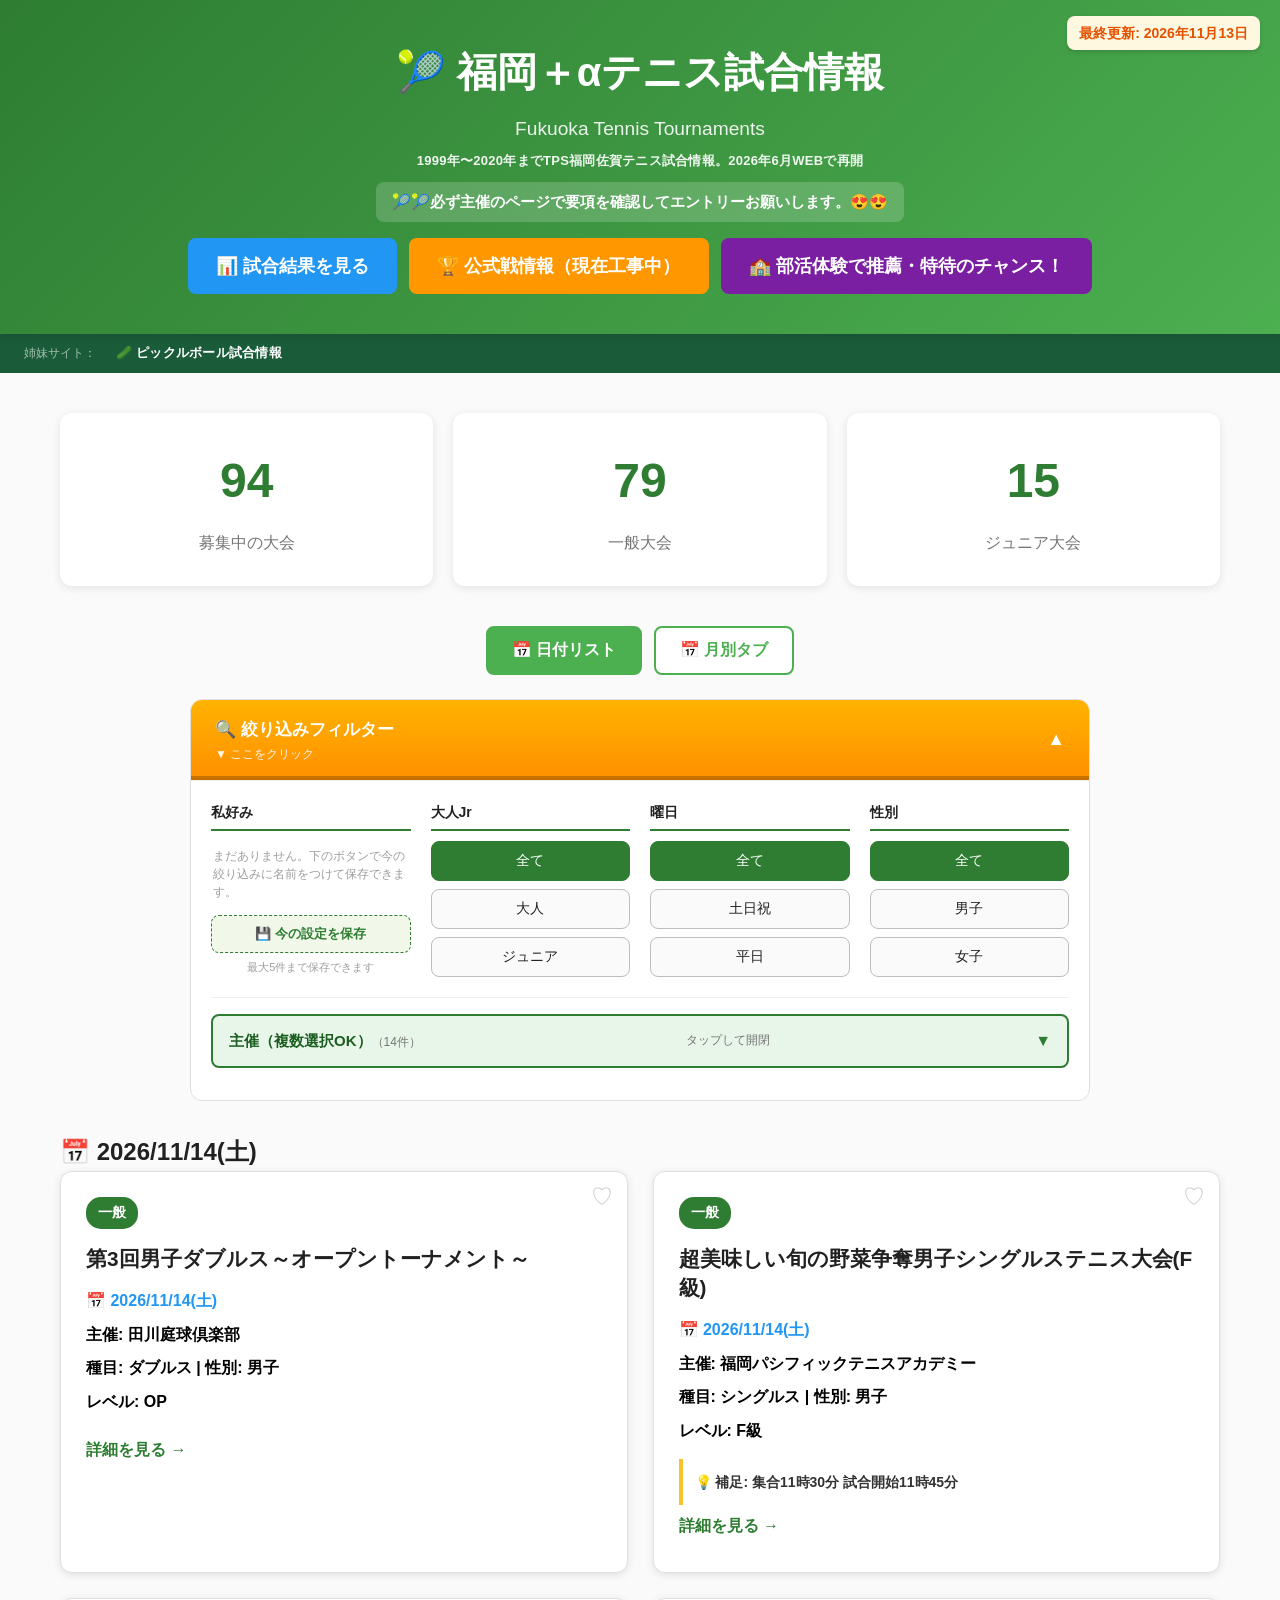
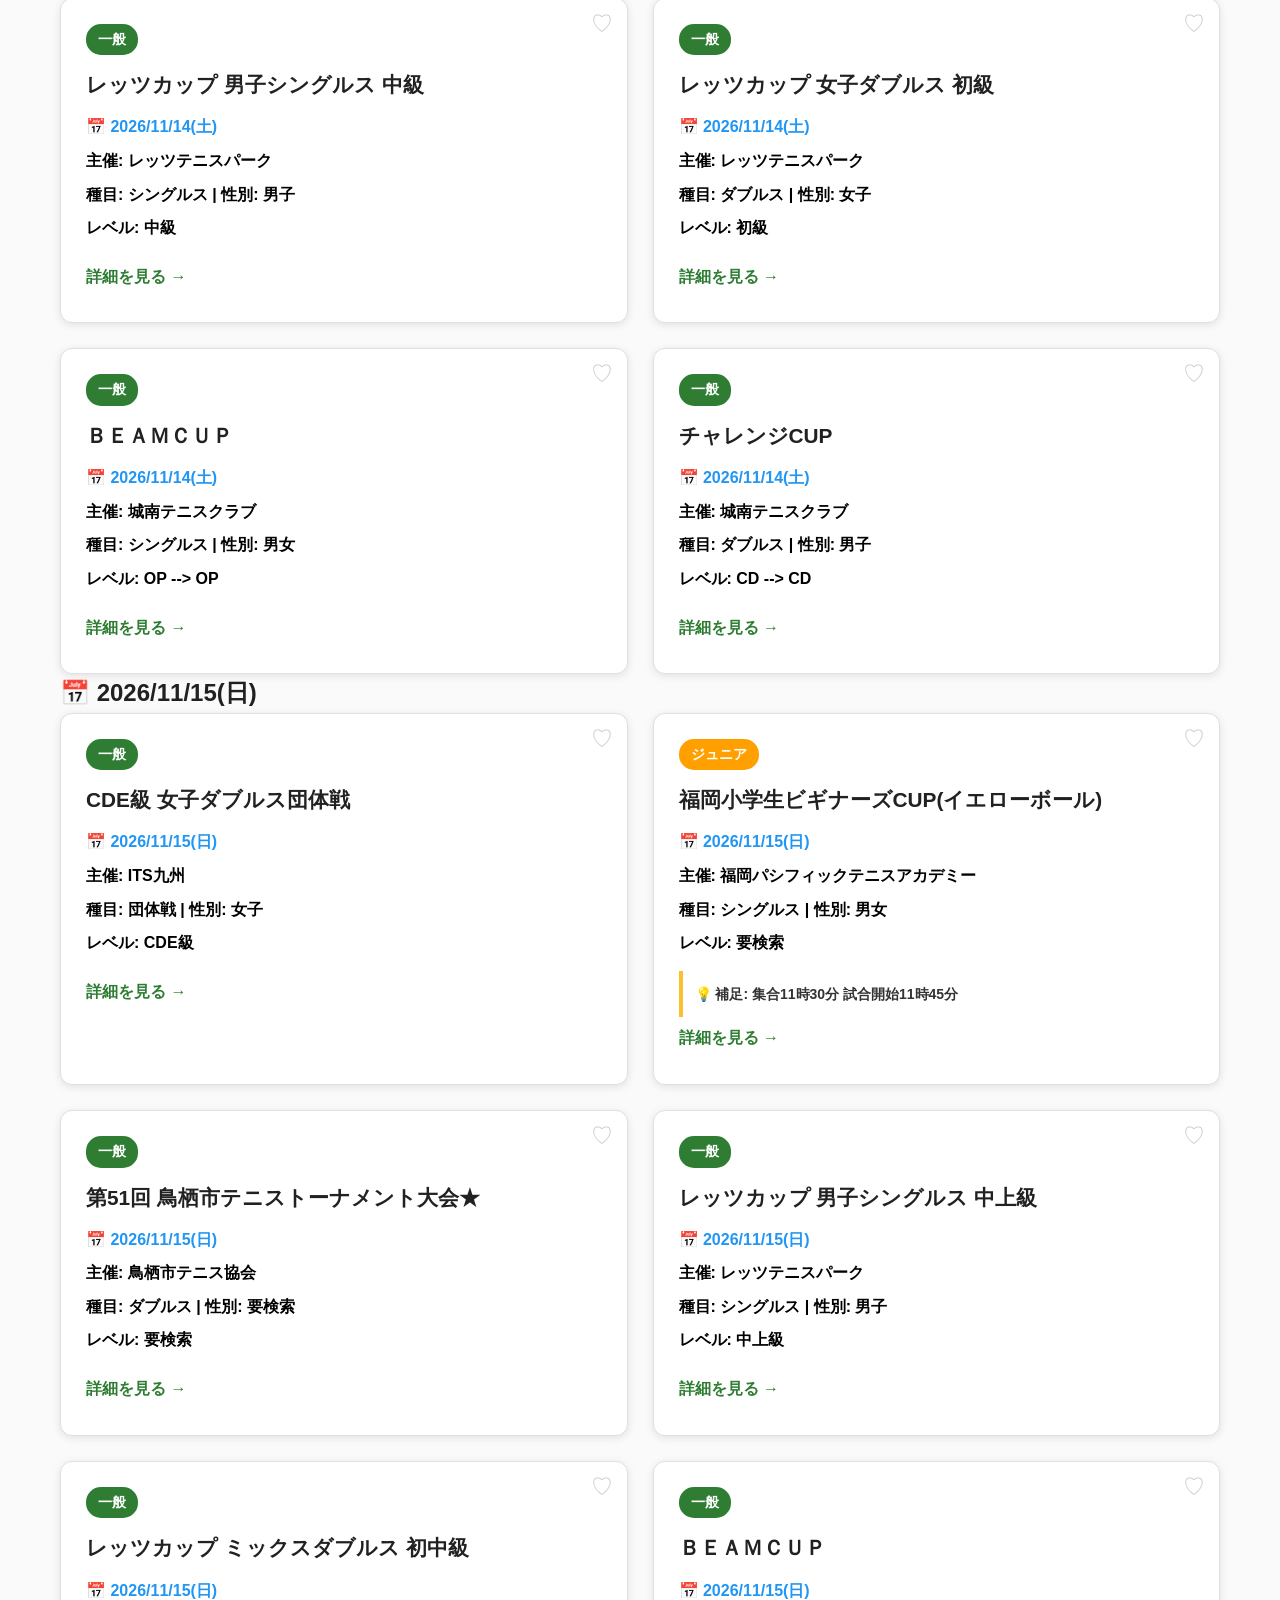
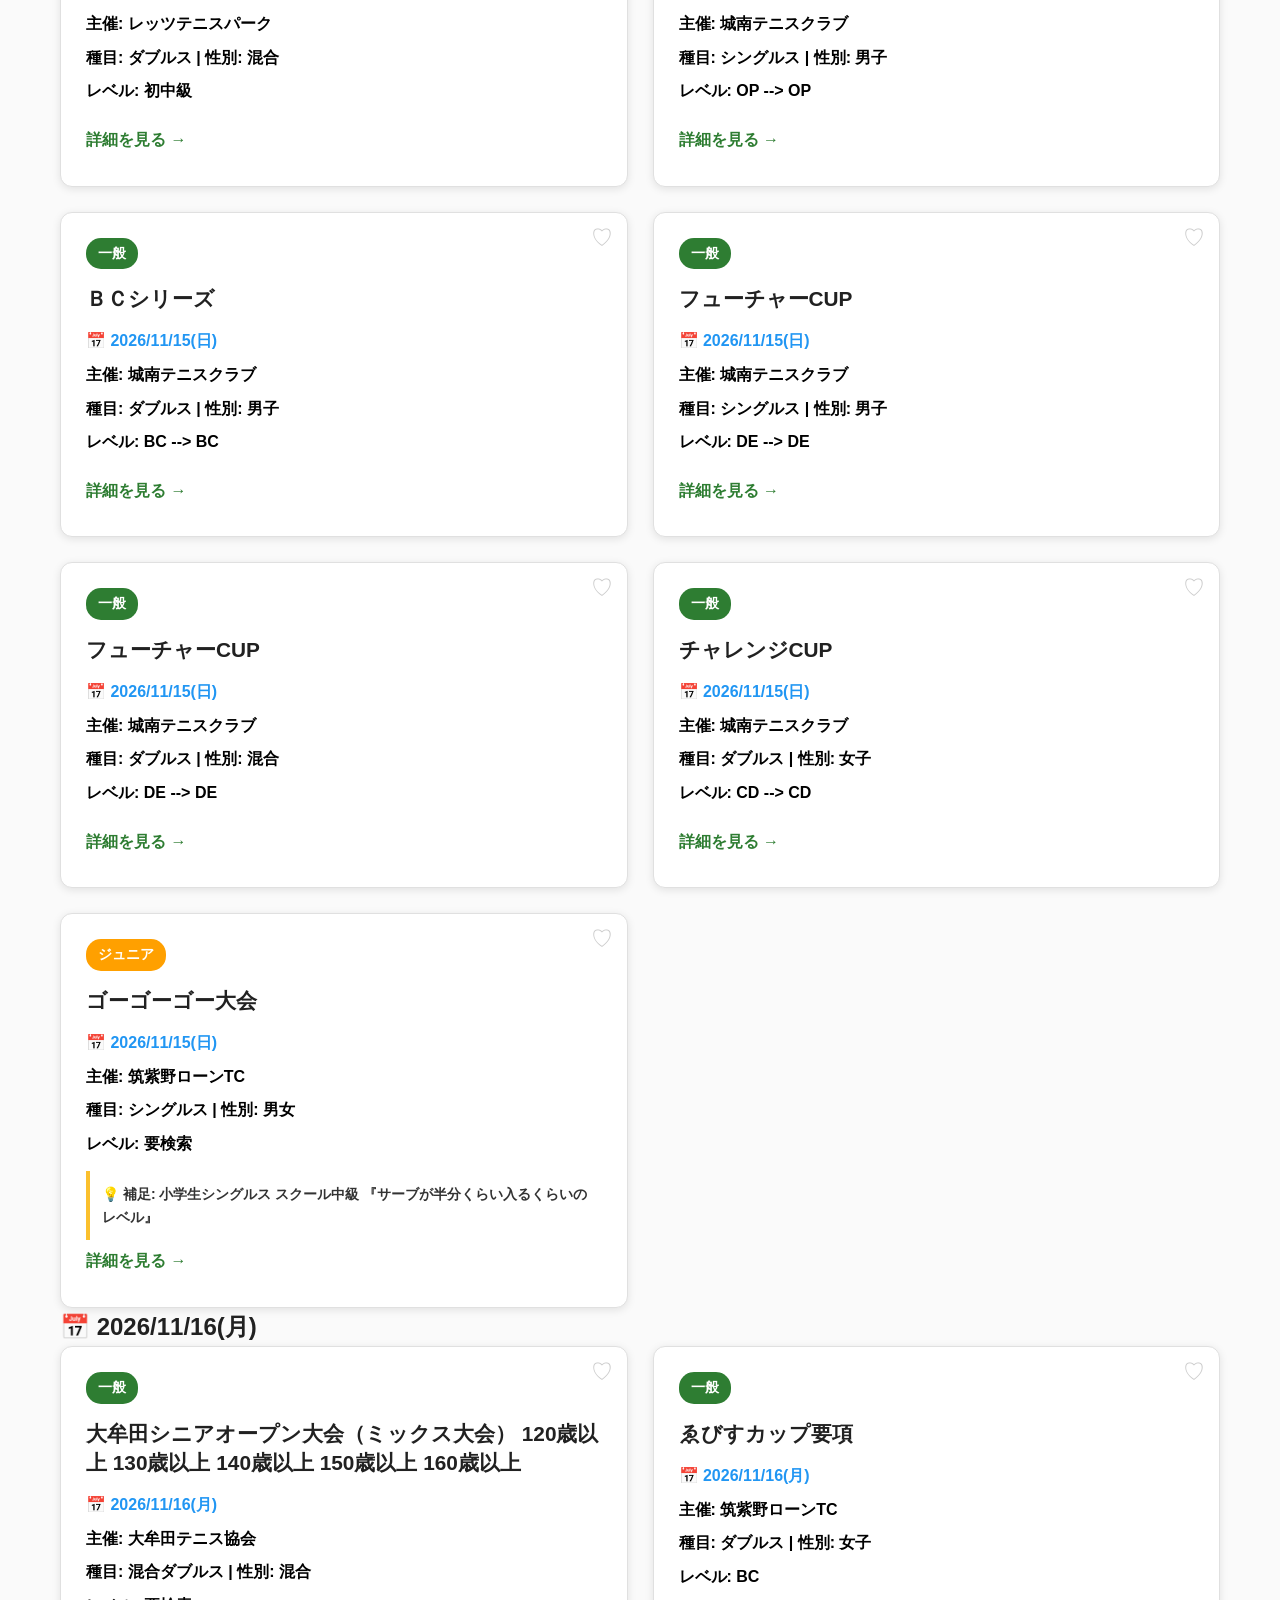
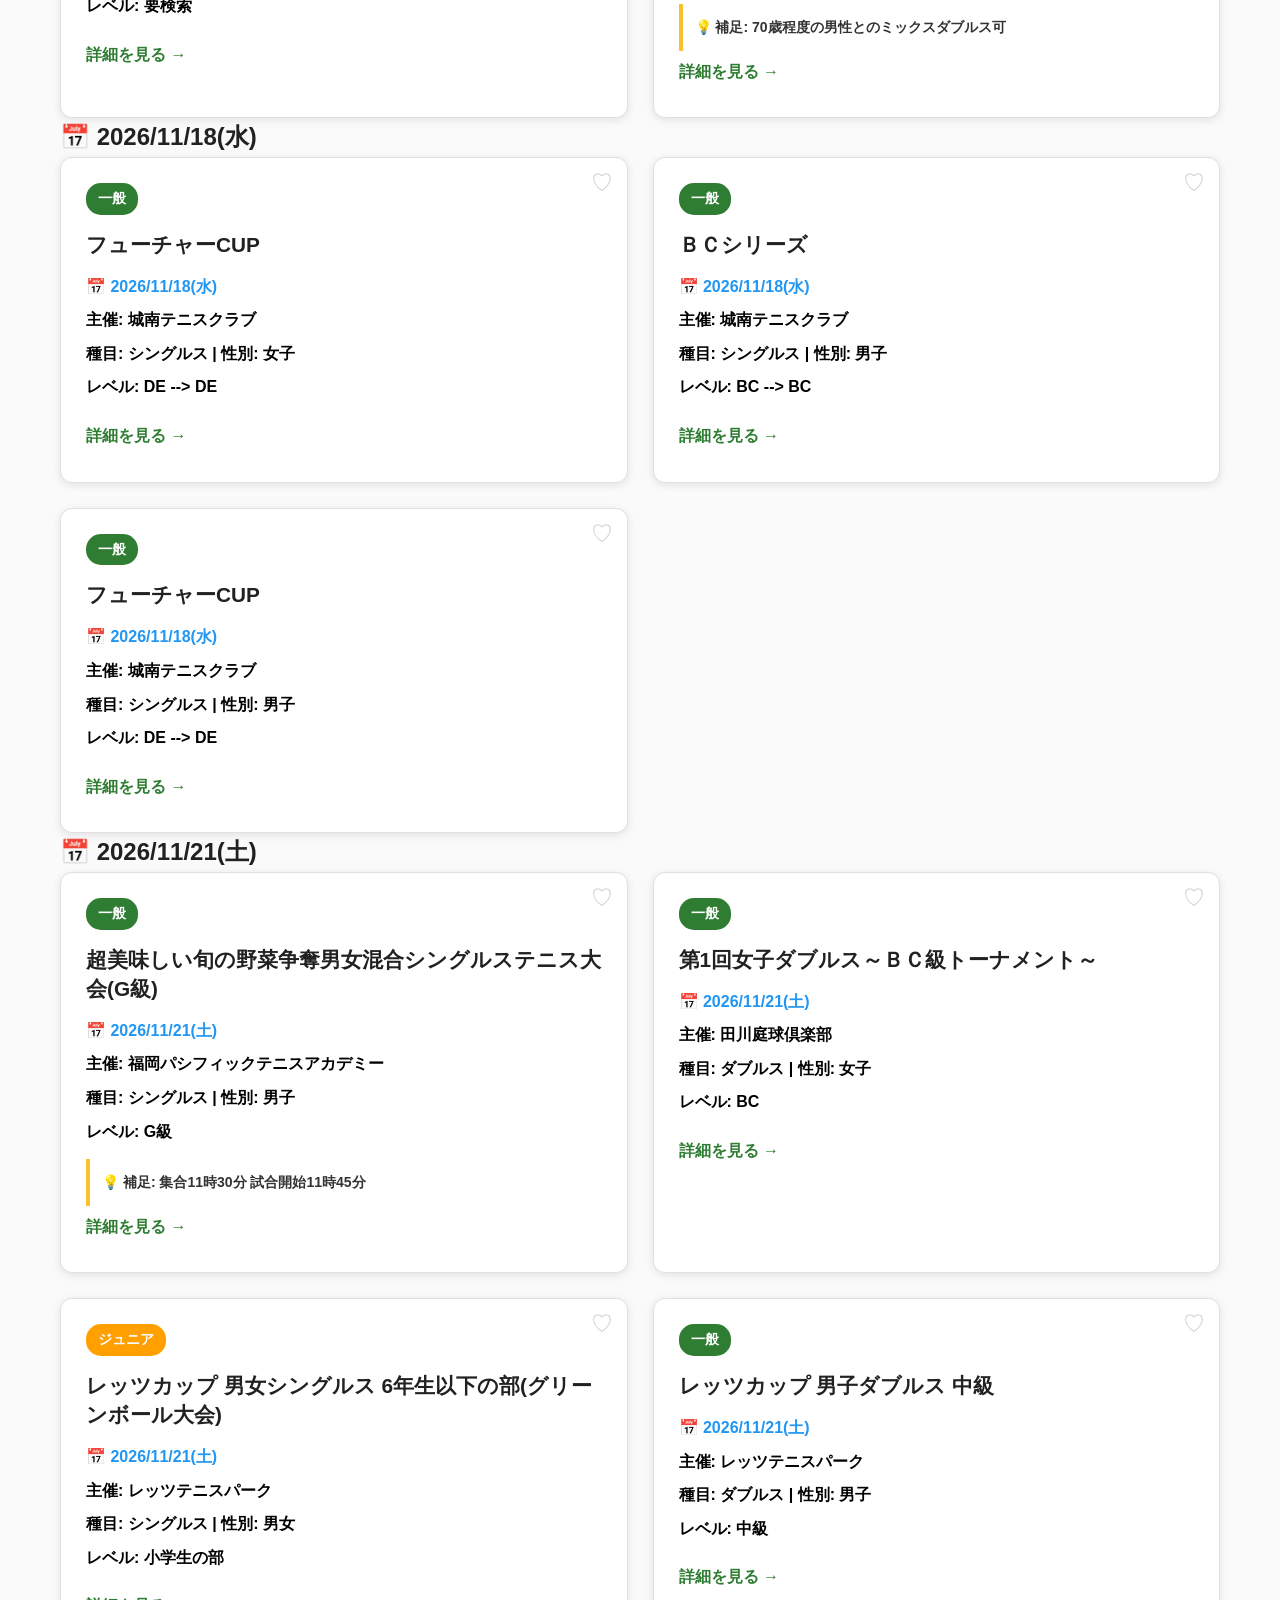
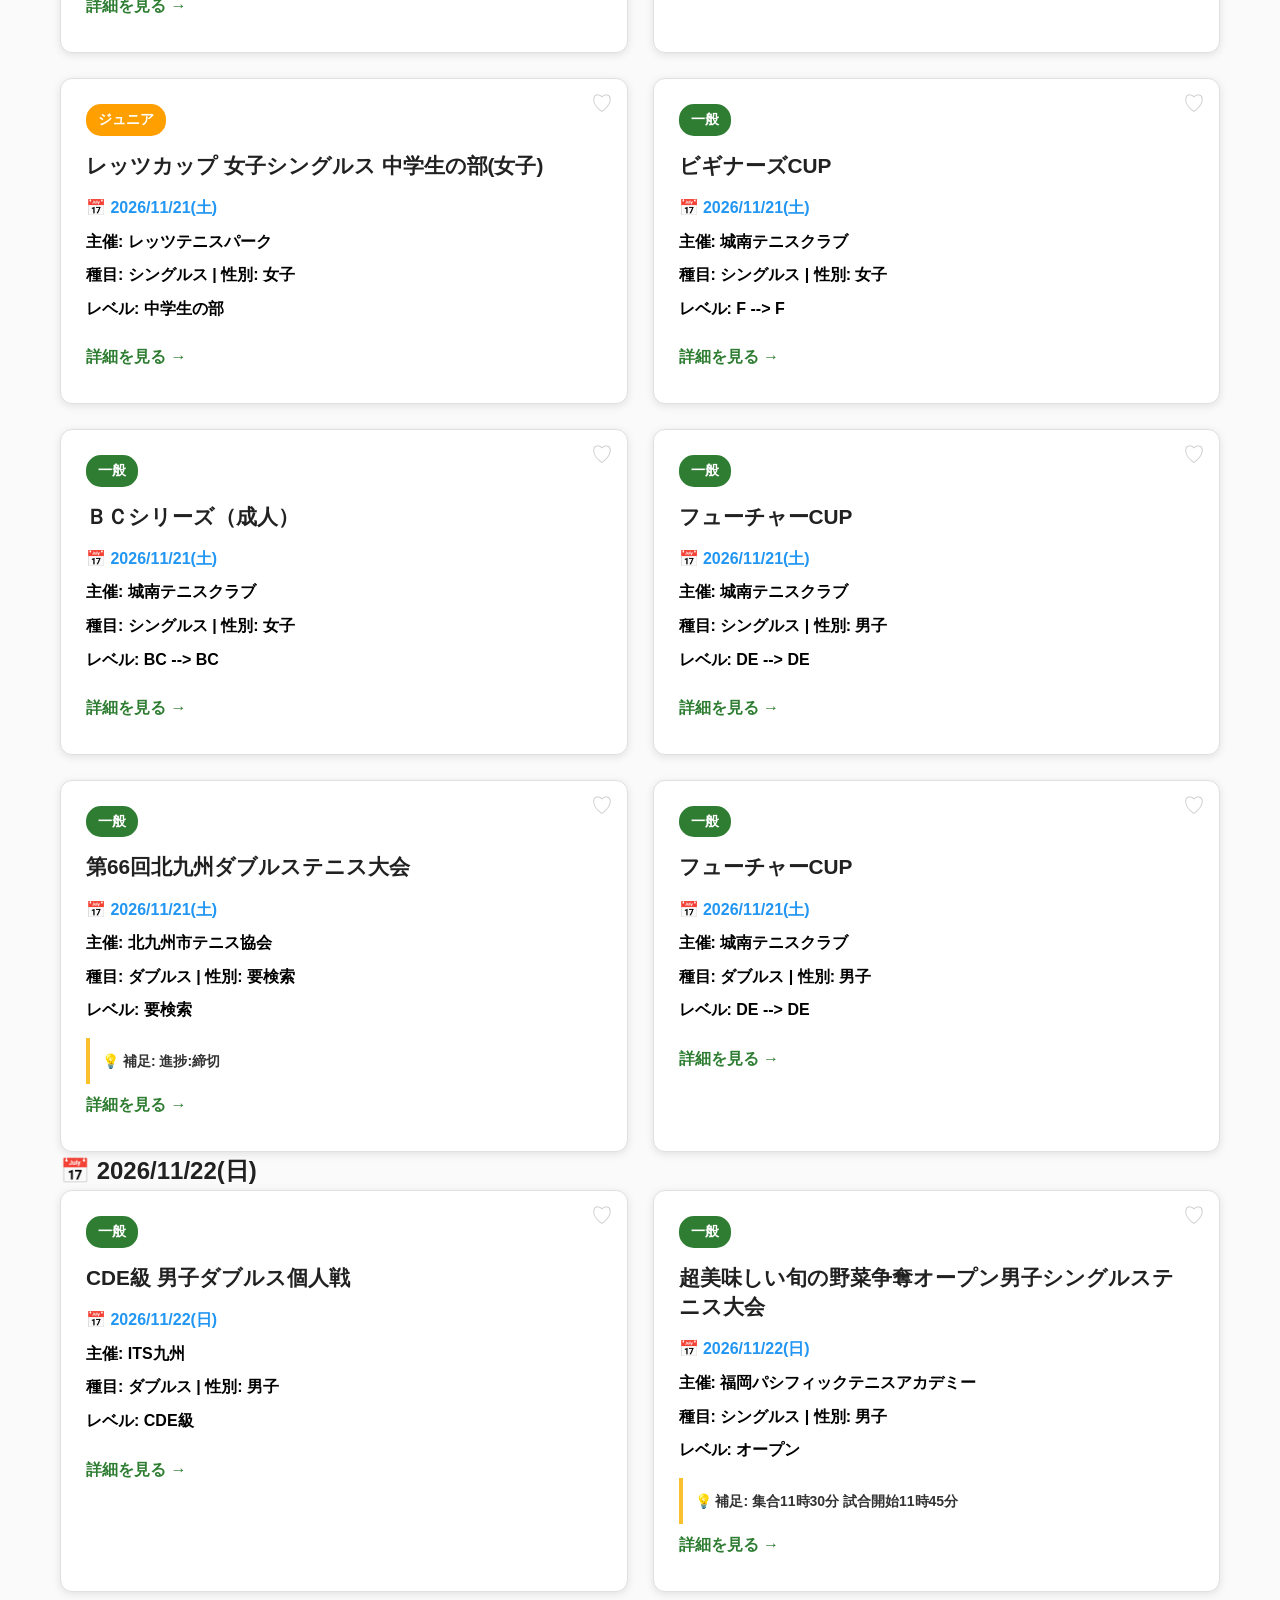
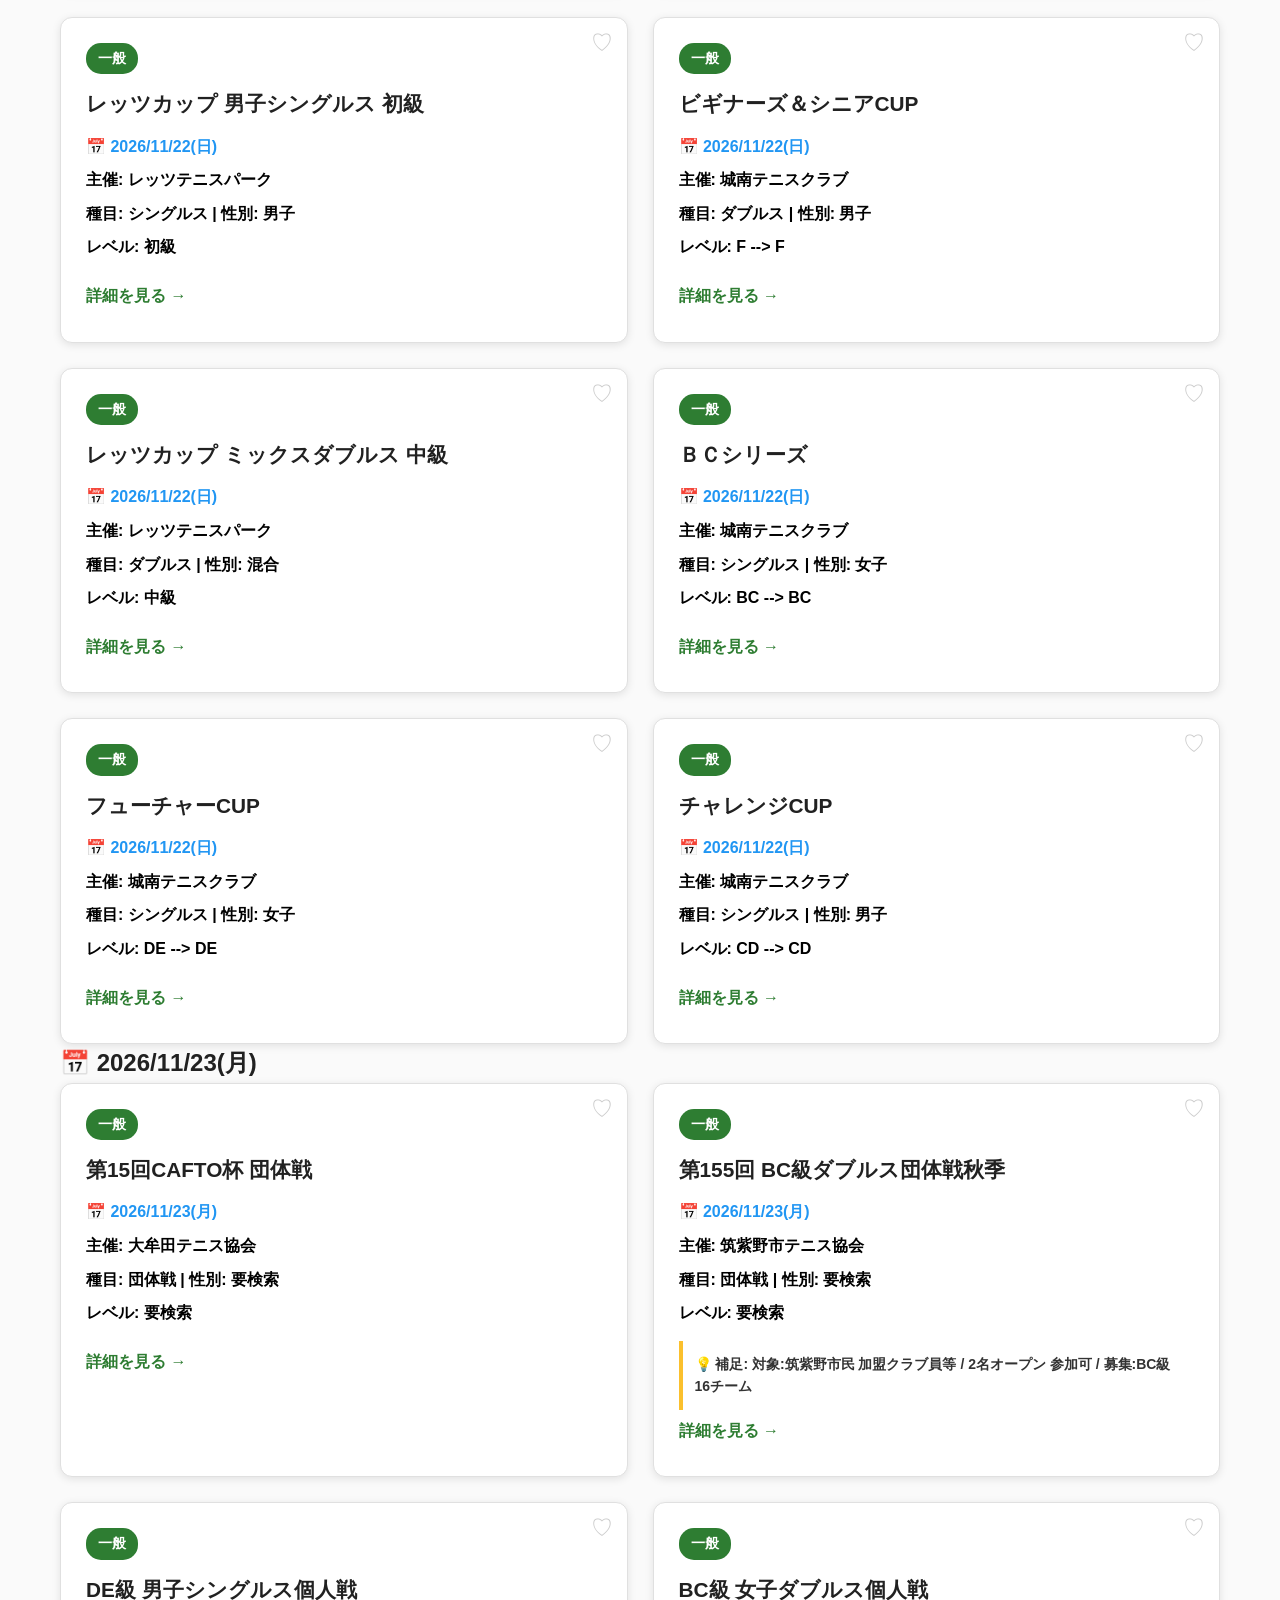
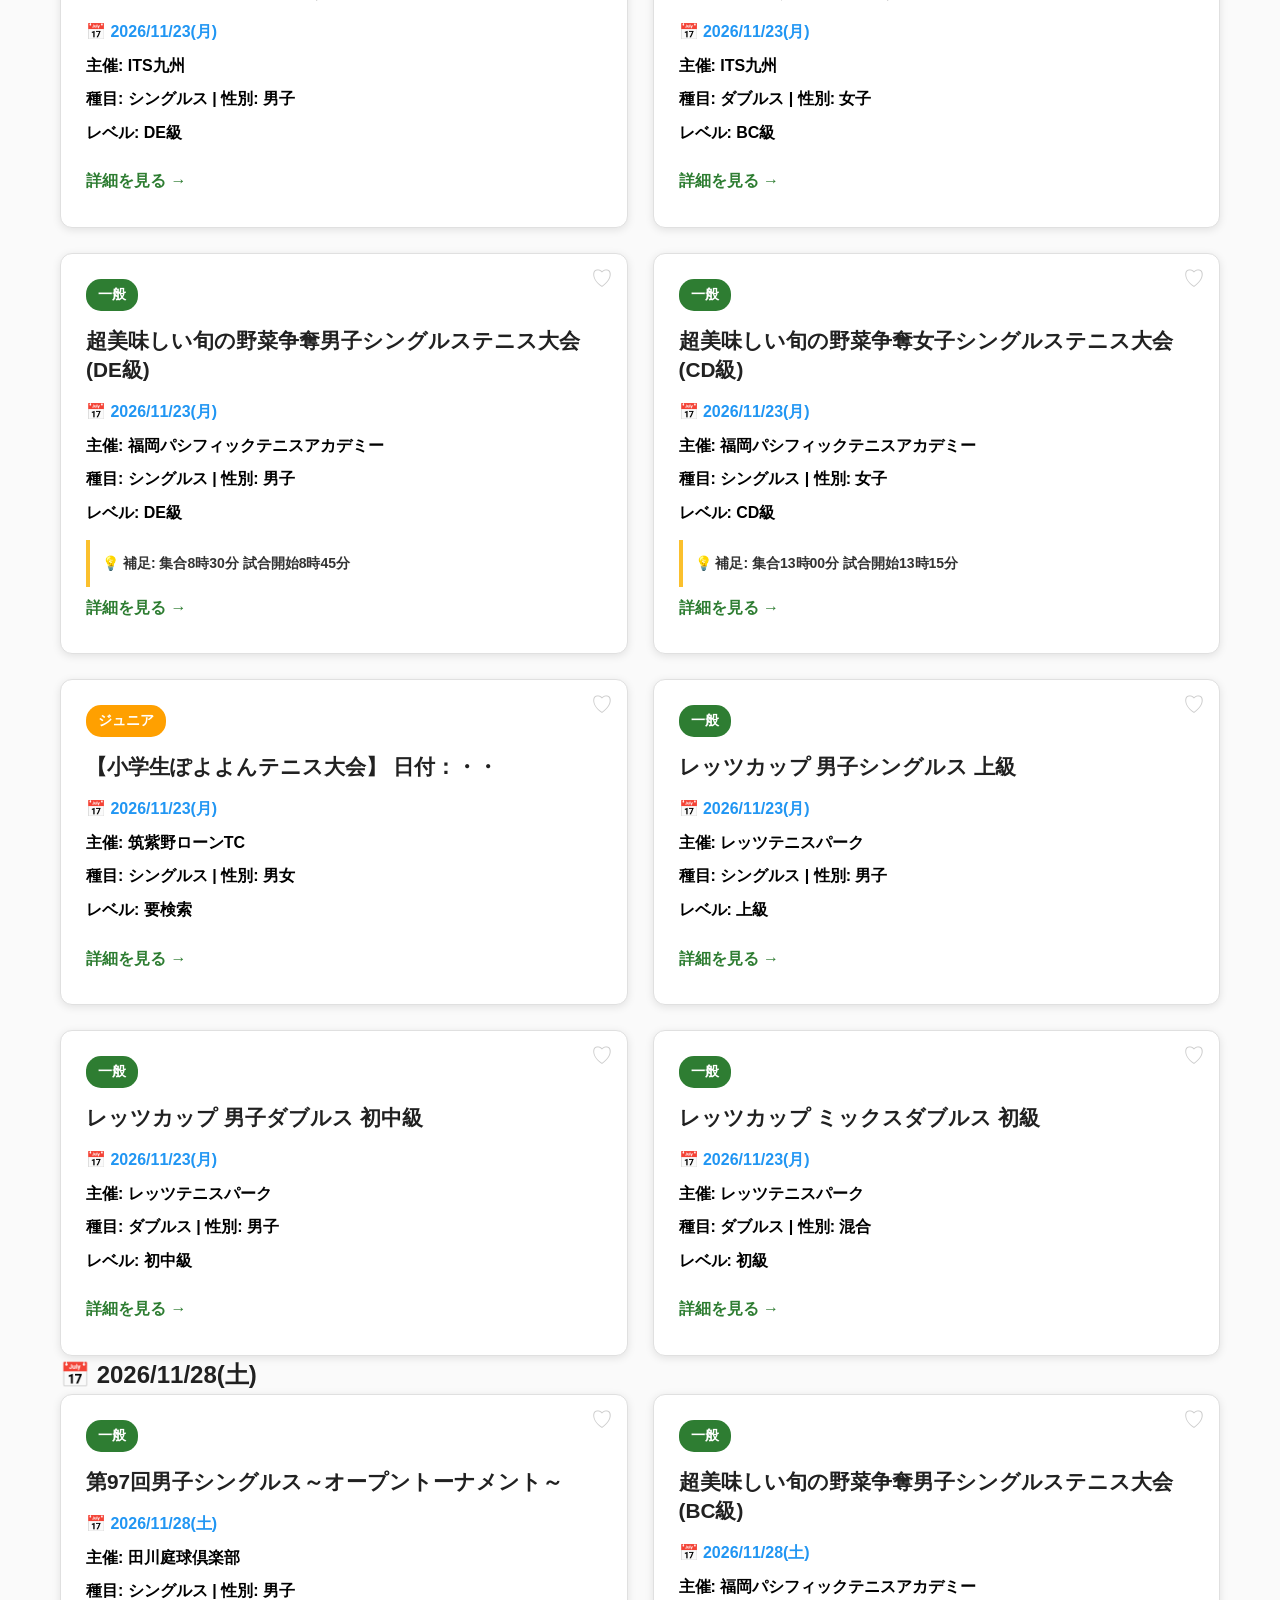
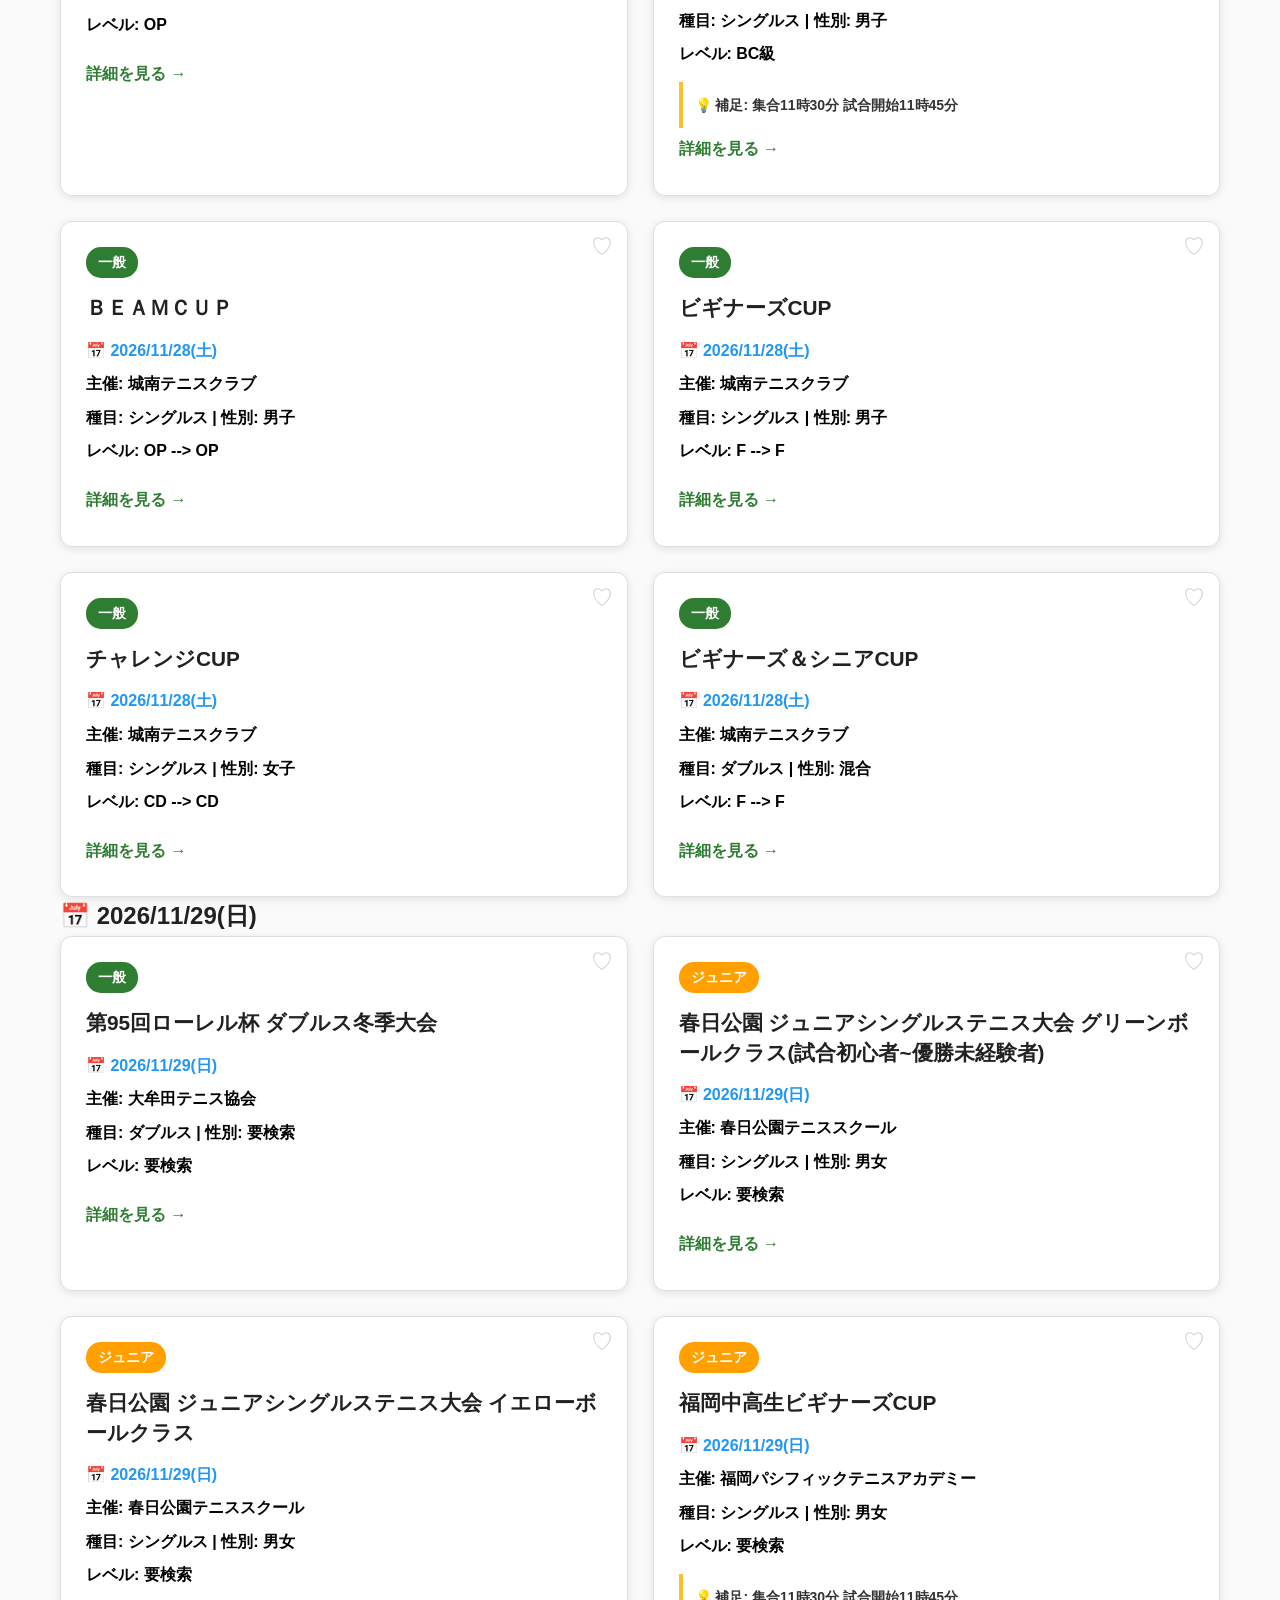
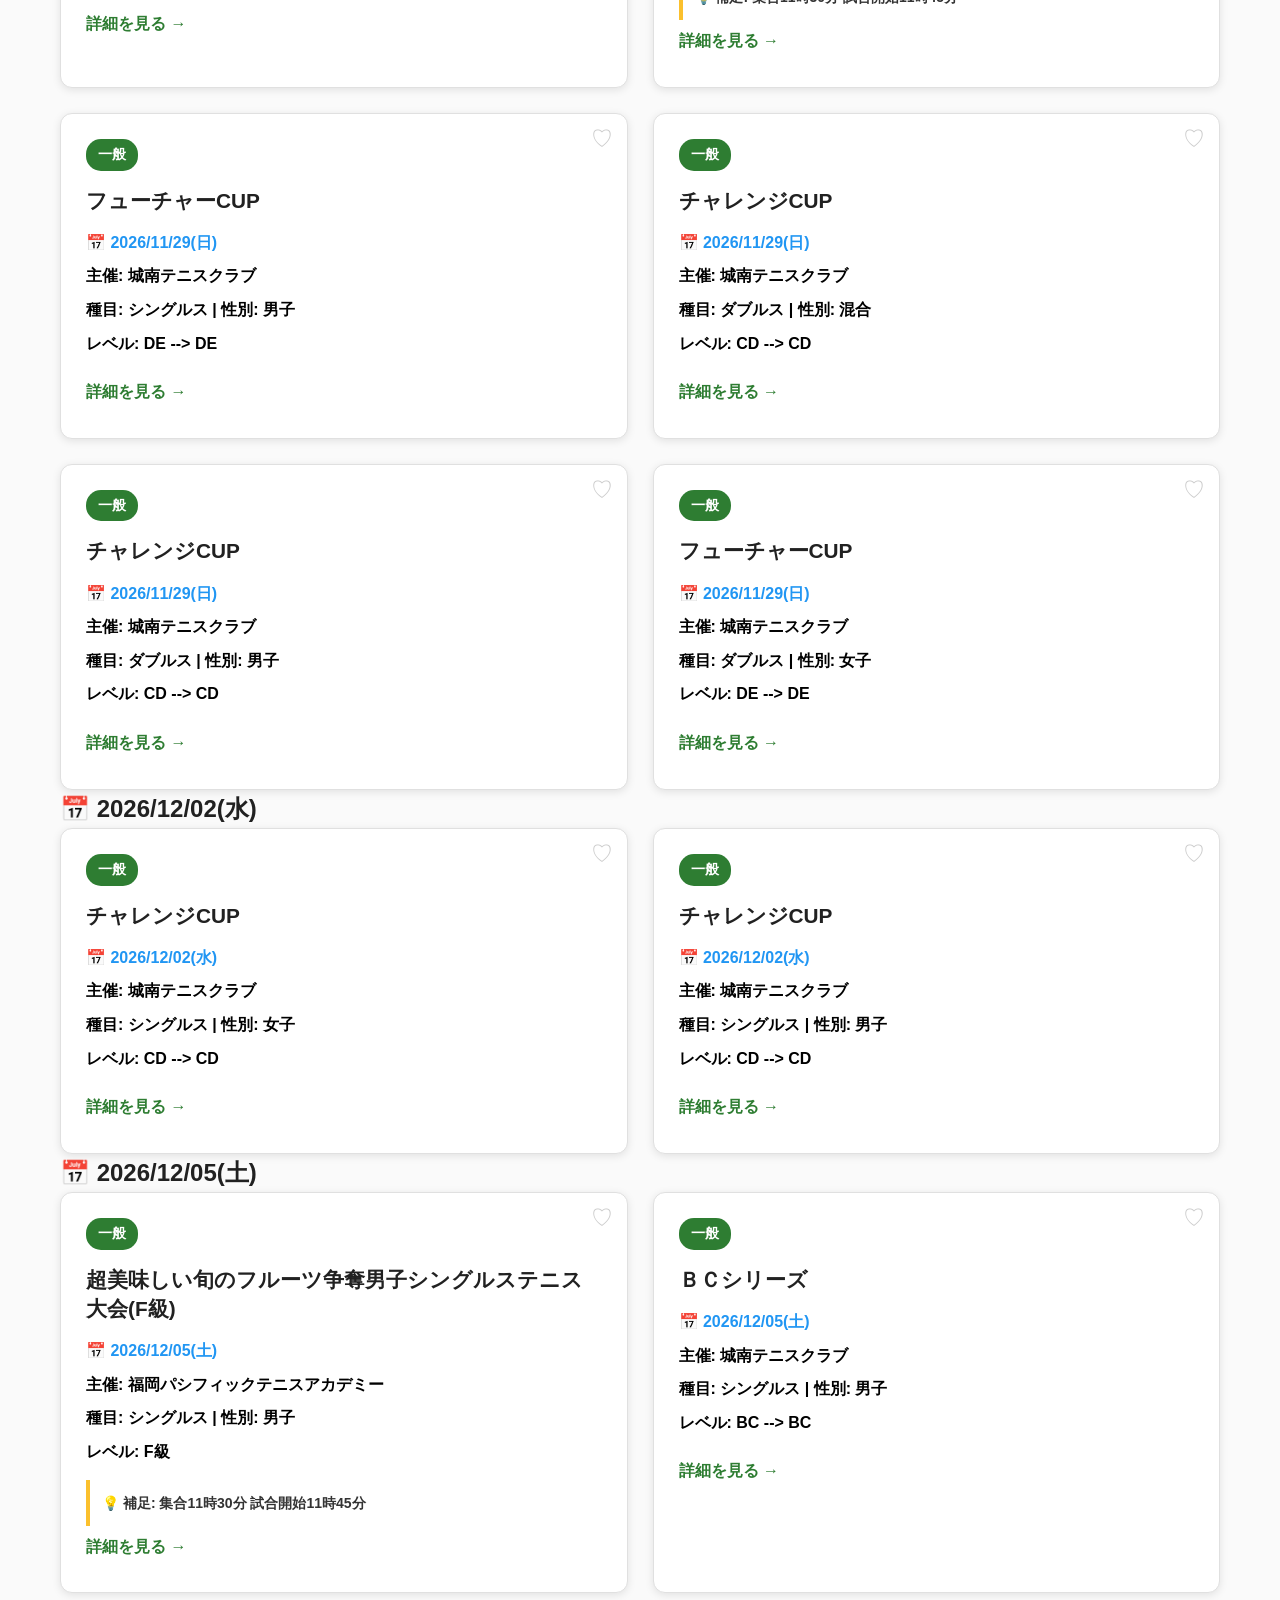
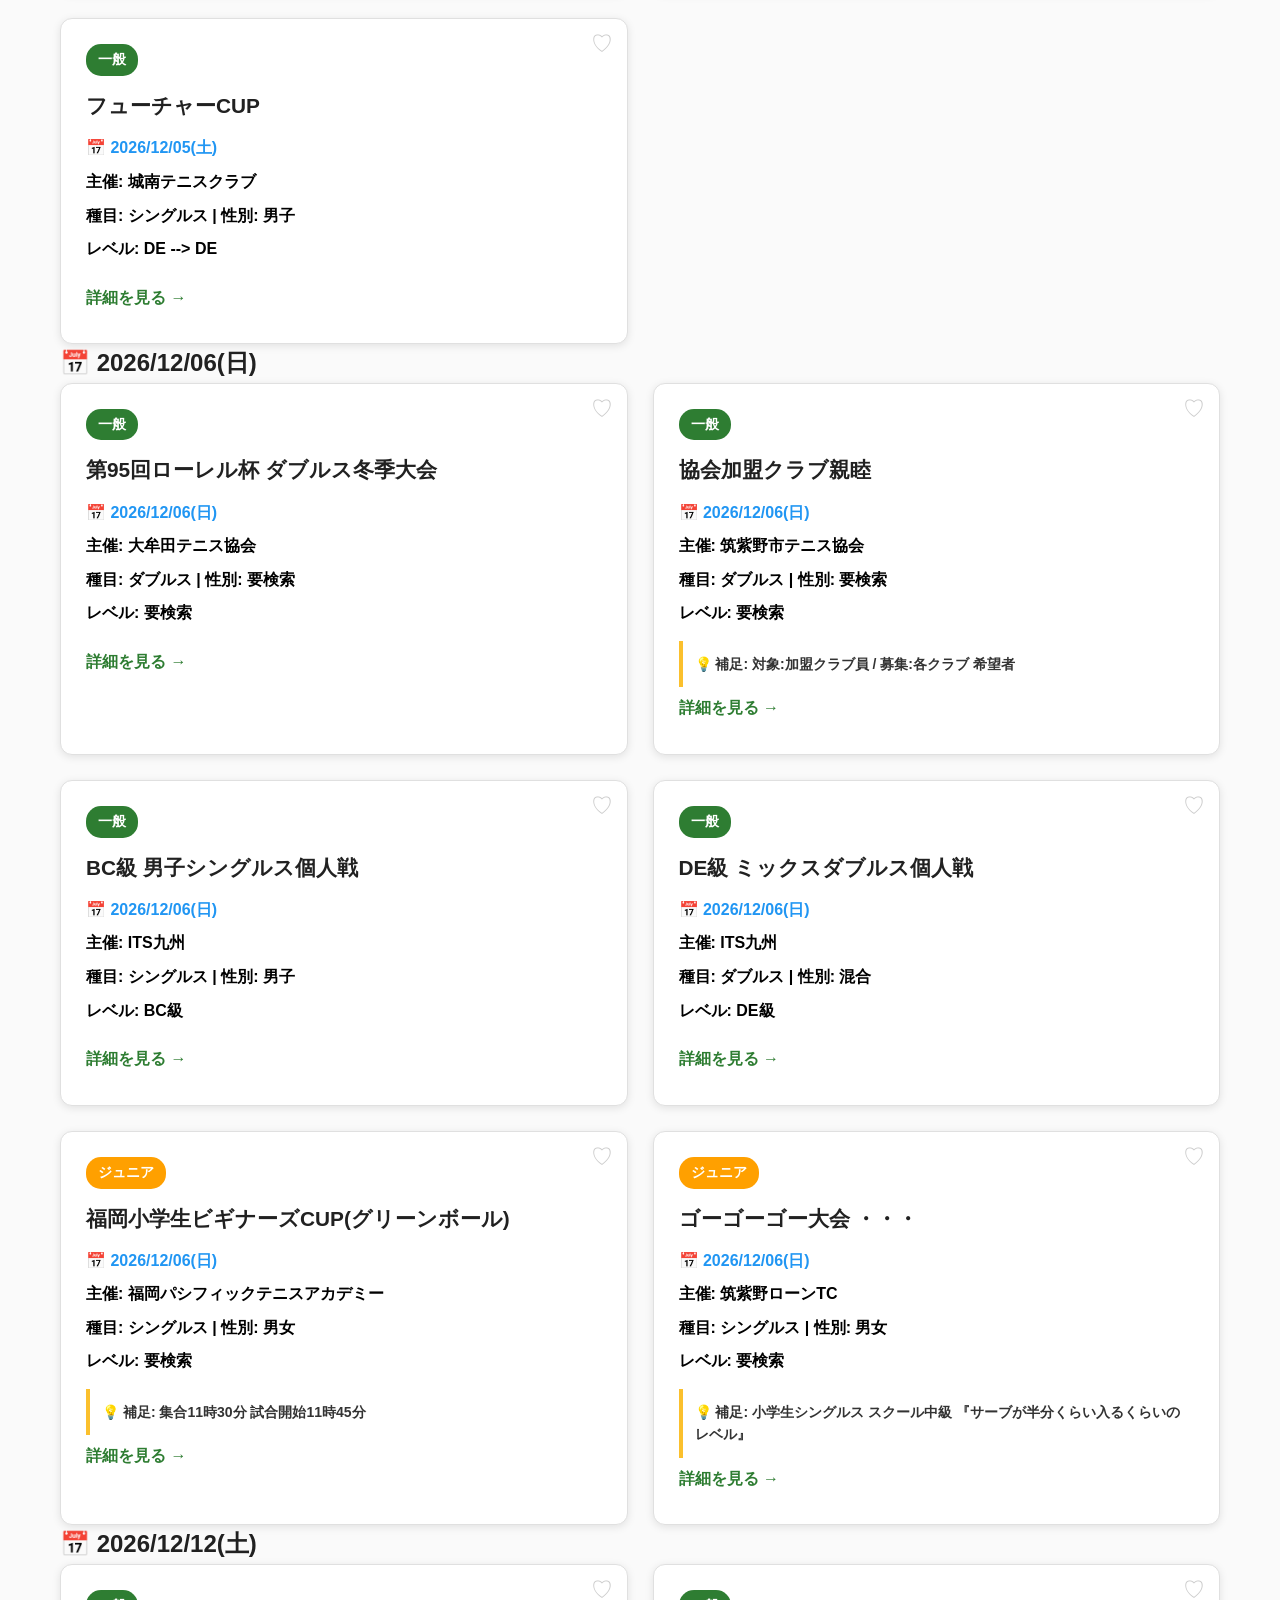
==== commit 7894c03a: "update: 2026-11-13 07:49" ====
--- a/docs/index.html
+++ b/docs/index.html
@@ -174,7 +174,7 @@
 <body>
     <header class="header">
         <div class="container">
-            <div class="update-badge">最終更新: 2026年11月09日</div>
+            <div class="update-badge">最終更新: 2026年11月13日</div>
             <h1 class="site-title">🎾 福岡＋αテニス試合情報</h1>
             <p class="site-subtitle">Fukuoka Tennis Tournaments</p>
             <p class="site-history">1999年〜2020年までTPS福岡佐賀テニス試合情報。2026年6月WEBで再開</p>
@@ -193,9 +193,9 @@
     <main class="main">
         <div class="container">
             <section class="stats">
-                <div class="stat-card"><div class="stat-number">96</div><div class="stat-label">募集中の大会</div></div>
-                <div class="stat-card"><div class="stat-number">80</div><div class="stat-label">一般大会</div></div>
-                <div class="stat-card"><div class="stat-number">16</div><div class="stat-label">ジュニア大会</div></div>
+                <div class="stat-card"><div class="stat-number">94</div><div class="stat-label">募集中の大会</div></div>
+                <div class="stat-card"><div class="stat-number">79</div><div class="stat-label">一般大会</div></div>
+                <div class="stat-card"><div class="stat-number">15</div><div class="stat-label">ジュニア大会</div></div>
             </section>
             <div class="view-toggle">
                 <button class="active" onclick="switchView('date')">📅 日付リスト</button>
@@ -277,186 +277,6 @@
             </div>
             <section class="events" id="date-view">
                 <div class="date-section">
-                    <h2 class="date-title">📅 2026/11/08(日)</h2>
-                    <div class="event-grid">
-                        <div class="event-card" data-category="一般" data-daytype="holiday" data-gender="male" data-org="pacific" data-favid="auto_福岡パシフ_20261108_021">
-                            <button class="fav-btn" data-favid="auto_福岡パシフ_20261108_021" aria-label="お気に入り" onclick="toggleFav(this)">♡</button>
-                            <div class="card-header">
-                                <span class="category-badge general">一般</span>
-                            </div>
-                            <h3 class="event-title">超美味しい旬の野菜争奪男子シングルステニス大会(CD級)</h3>
-                            <div style="margin: 8px 0; font-size: 16px; font-weight: 700; color: #2196F3;">
-                                📅 2026/11/08(日)
-                            </div>
-                            <div class="event-details">
-                                <p><strong>主催:</strong> 福岡パシフィックテニスアカデミー</p>
-                                <p><strong>種目:</strong> シングルス | <strong>性別:</strong> 男子</p>
-                                <p><strong>レベル:</strong> CD級</p>
-                            </div>
-                            <div class="event-notes">
-                                💡 補足: 集合11時30分 試合開始11時45分
-                            </div>
-                            <a href="http://www.kasuga-tennis.com/pacific/event/form.php?cd=1974" class="detail-link" target="_blank" rel="noopener">詳細を見る →</a>
-                        </div>
-                        <div class="event-card" data-category="ジュニア" data-daytype="holiday" data-gender="male female" data-org="chikushino_lawn" data-favid="auto_筑紫野ロー_20261108_002">
-                            <button class="fav-btn" data-favid="auto_筑紫野ロー_20261108_002" aria-label="お気に入り" onclick="toggleFav(this)">♡</button>
-                            <div class="card-header">
-                                <span class="category-badge junior">ジュニア</span>
-                            </div>
-                            <h3 class="event-title">ファートステップ大会</h3>
-                            <div style="margin: 8px 0; font-size: 16px; font-weight: 700; color: #2196F3;">
-                                📅 2026/11/08(日)
-                            </div>
-                            <div class="event-details">
-                                <p><strong>主催:</strong> 筑紫野ローンTC</p>
-                                <p><strong>種目:</strong> シングルス | <strong>性別:</strong> 男女</p>
-                                <p><strong>レベル:</strong> 要検索</p>
-                            </div>
-                            <div class="event-notes">
-                                💡 補足: 小学生シングルス 超初級 半面大会 『始めて１ヶ月でも参加できる』
-                            </div>
-                            <a href="https://chikushinotennis.web.fc2.com/inter.html" class="detail-link" target="_blank" rel="noopener">詳細を見る →</a>
-                        </div>
-                        <div class="event-card" data-category="一般" data-daytype="holiday" data-gender="female" data-org="jonan" data-favid="auto_城南テニス_20261108_013">
-                            <button class="fav-btn" data-favid="auto_城南テニス_20261108_013" aria-label="お気に入り" onclick="toggleFav(this)">♡</button>
-                            <div class="card-header">
-                                <span class="category-badge general">一般</span>
-                            </div>
-                            <h3 class="event-title">ＢＣシリーズ（ベテラン）</h3>
-                            <div style="margin: 8px 0; font-size: 16px; font-weight: 700; color: #2196F3;">
-                                📅 2026/11/08(日)
-                            </div>
-                            <div class="event-details">
-                                <p><strong>主催:</strong> 城南テニスクラブ</p>
-                                <p><strong>種目:</strong> シングルス | <strong>性別:</strong> 女子</p>
-                                <p><strong>レベル:</strong> BC										
-									 -->
-																					BC</p>
-                            </div>
-                            <div class="event-notes">
-                                💡 補足: 35歳以上
-                            </div>
-                            <a href="https://jonantennis.net/convention/" class="detail-link" target="_blank" rel="noopener">詳細を見る →</a>
-                        </div>
-                        <div class="event-card" data-category="一般" data-daytype="holiday" data-gender="male" data-org="jonan" data-favid="auto_城南テニス_20261108_034">
-                            <button class="fav-btn" data-favid="auto_城南テニス_20261108_034" aria-label="お気に入り" onclick="toggleFav(this)">♡</button>
-                            <div class="card-header">
-                                <span class="category-badge general">一般</span>
-                            </div>
-                            <h3 class="event-title">ＢＣシリーズ（ベテラン）</h3>
-                            <div style="margin: 8px 0; font-size: 16px; font-weight: 700; color: #2196F3;">
-                                📅 2026/11/08(日)
-                            </div>
-                            <div class="event-details">
-                                <p><strong>主催:</strong> 城南テニスクラブ</p>
-                                <p><strong>種目:</strong> シングルス | <strong>性別:</strong> 男子</p>
-                                <p><strong>レベル:</strong> BC										
-									 -->
-																					BC</p>
-                            </div>
-                            <div class="event-notes">
-                                💡 補足: 35歳以上
-                            </div>
-                            <a href="https://jonantennis.net/convention/" class="detail-link" target="_blank" rel="noopener">詳細を見る →</a>
-                        </div>
-                        <div class="event-card" data-category="一般" data-daytype="holiday" data-gender="male female" data-org="jonan" data-favid="auto_城南テニス_20261108_014">
-                            <button class="fav-btn" data-favid="auto_城南テニス_20261108_014" aria-label="お気に入り" onclick="toggleFav(this)">♡</button>
-                            <div class="card-header">
-                                <span class="category-badge general">一般</span>
-                            </div>
-                            <h3 class="event-title">ビギナーズ＆シニアCUP</h3>
-                            <div style="margin: 8px 0; font-size: 16px; font-weight: 700; color: #2196F3;">
-                                📅 2026/11/08(日)
-                            </div>
-                            <div class="event-details">
-                                <p><strong>主催:</strong> 城南テニスクラブ</p>
-                                <p><strong>種目:</strong> ダブルス | <strong>性別:</strong> 混合</p>
-                                <p><strong>レベル:</strong> F										
-									 -->
-																					F</p>
-                            </div>
-                            <a href="https://jonantennis.net/convention/" class="detail-link" target="_blank" rel="noopener">詳細を見る →</a>
-                        </div>
-                        <div class="event-card" data-category="一般" data-daytype="holiday" data-gender="male" data-org="jonan" data-favid="auto_城南テニス_20261108_035">
-                            <button class="fav-btn" data-favid="auto_城南テニス_20261108_035" aria-label="お気に入り" onclick="toggleFav(this)">♡</button>
-                            <div class="card-header">
-                                <span class="category-badge general">一般</span>
-                            </div>
-                            <h3 class="event-title">チャレンジCUP</h3>
-                            <div style="margin: 8px 0; font-size: 16px; font-weight: 700; color: #2196F3;">
-                                📅 2026/11/08(日)
-                            </div>
-                            <div class="event-details">
-                                <p><strong>主催:</strong> 城南テニスクラブ</p>
-                                <p><strong>種目:</strong> シングルス | <strong>性別:</strong> 男子</p>
-                                <p><strong>レベル:</strong> CD										
-									 -->
-																					CD</p>
-                            </div>
-                            <a href="https://jonantennis.net/convention/" class="detail-link" target="_blank" rel="noopener">詳細を見る →</a>
-                        </div>
-                        <div class="event-card" data-category="一般" data-daytype="holiday" data-gender="male" data-org="jonan" data-favid="auto_城南テニス_20261108_012">
-                            <button class="fav-btn" data-favid="auto_城南テニス_20261108_012" aria-label="お気に入り" onclick="toggleFav(this)">♡</button>
-                            <div class="card-header">
-                                <span class="category-badge general">一般</span>
-                            </div>
-                            <h3 class="event-title">フューチャーCUP</h3>
-                            <div style="margin: 8px 0; font-size: 16px; font-weight: 700; color: #2196F3;">
-                                📅 2026/11/08(日)
-                            </div>
-                            <div class="event-details">
-                                <p><strong>主催:</strong> 城南テニスクラブ</p>
-                                <p><strong>種目:</strong> ダブルス | <strong>性別:</strong> 男子</p>
-                                <p><strong>レベル:</strong> DE										
-									 -->
-																					DE</p>
-                            </div>
-                            <a href="https://jonantennis.net/convention/" class="detail-link" target="_blank" rel="noopener">詳細を見る →</a>
-                        </div>
-                    </div>
-                </div>
-                <div class="date-section">
-                    <h2 class="date-title">📅 2026/11/11(水)</h2>
-                    <div class="event-grid">
-                        <div class="event-card" data-category="一般" data-daytype="weekday" data-gender="female" data-org="jonan" data-favid="auto_城南テニス_20261111_036">
-                            <button class="fav-btn" data-favid="auto_城南テニス_20261111_036" aria-label="お気に入り" onclick="toggleFav(this)">♡</button>
-                            <div class="card-header">
-                                <span class="category-badge general">一般</span>
-                            </div>
-                            <h3 class="event-title">チャレンジCUP</h3>
-                            <div style="margin: 8px 0; font-size: 16px; font-weight: 700; color: #2196F3;">
-                                📅 2026/11/11(水)
-                            </div>
-                            <div class="event-details">
-                                <p><strong>主催:</strong> 城南テニスクラブ</p>
-                                <p><strong>種目:</strong> シングルス | <strong>性別:</strong> 女子</p>
-                                <p><strong>レベル:</strong> CD										
-									 -->
-																					CD</p>
-                            </div>
-                            <a href="https://jonantennis.net/convention/" class="detail-link" target="_blank" rel="noopener">詳細を見る →</a>
-                        </div>
-                        <div class="event-card" data-category="一般" data-daytype="weekday" data-gender="male" data-org="jonan" data-favid="auto_城南テニス_20261111_015">
-                            <button class="fav-btn" data-favid="auto_城南テニス_20261111_015" aria-label="お気に入り" onclick="toggleFav(this)">♡</button>
-                            <div class="card-header">
-                                <span class="category-badge general">一般</span>
-                            </div>
-                            <h3 class="event-title">チャレンジCUP</h3>
-                            <div style="margin: 8px 0; font-size: 16px; font-weight: 700; color: #2196F3;">
-                                📅 2026/11/11(水)
-                            </div>
-                            <div class="event-details">
-                                <p><strong>主催:</strong> 城南テニスクラブ</p>
-                                <p><strong>種目:</strong> シングルス | <strong>性別:</strong> 男子</p>
-                                <p><strong>レベル:</strong> CD										
-									 -->
-																					CD</p>
-                            </div>
-                            <a href="https://jonantennis.net/convention/" class="detail-link" target="_blank" rel="noopener">詳細を見る →</a>
-                        </div>
-                    </div>
-                </div>
-                <div class="date-section">
                     <h2 class="date-title">📅 2026/11/14(土)</h2>
                     <div class="event-grid">
                         <div class="event-card" data-category="一般" data-daytype="holiday" data-gender="male" data-org="auto1" data-favid="auto_田川庭球倶_20261114_007">
@@ -1557,6 +1377,101 @@
                             </div>
                             <a href="https://jonantennis.net/convention/" class="detail-link" target="_blank" rel="noopener">詳細を見る →</a>
                         </div>
+                        <div class="event-card" data-category="一般" data-daytype="holiday" data-gender="male female" data-org="jonan" data-favid="auto_城南テニス_20261129_030">
+                            <button class="fav-btn" data-favid="auto_城南テニス_20261129_030" aria-label="お気に入り" onclick="toggleFav(this)">♡</button>
+                            <div class="card-header">
+                                <span class="category-badge general">一般</span>
+                            </div>
+                            <h3 class="event-title">チャレンジCUP</h3>
+                            <div style="margin: 8px 0; font-size: 16px; font-weight: 700; color: #2196F3;">
+                                📅 2026/11/29(日)
+                            </div>
+                            <div class="event-details">
+                                <p><strong>主催:</strong> 城南テニスクラブ</p>
+                                <p><strong>種目:</strong> ダブルス | <strong>性別:</strong> 混合</p>
+                                <p><strong>レベル:</strong> CD										
+									 -->
+																					CD</p>
+                            </div>
+                            <a href="https://jonantennis.net/convention/" class="detail-link" target="_blank" rel="noopener">詳細を見る →</a>
+                        </div>
+                        <div class="event-card" data-category="一般" data-daytype="holiday" data-gender="male" data-org="jonan" data-favid="auto_城南テニス_20261129_031">
+                            <button class="fav-btn" data-favid="auto_城南テニス_20261129_031" aria-label="お気に入り" onclick="toggleFav(this)">♡</button>
+                            <div class="card-header">
+                                <span class="category-badge general">一般</span>
+                            </div>
+                            <h3 class="event-title">チャレンジCUP</h3>
+                            <div style="margin: 8px 0; font-size: 16px; font-weight: 700; color: #2196F3;">
+                                📅 2026/11/29(日)
+                            </div>
+                            <div class="event-details">
+                                <p><strong>主催:</strong> 城南テニスクラブ</p>
+                                <p><strong>種目:</strong> ダブルス | <strong>性別:</strong> 男子</p>
+                                <p><strong>レベル:</strong> CD										
+									 -->
+																					CD</p>
+                            </div>
+                            <a href="https://jonantennis.net/convention/" class="detail-link" target="_blank" rel="noopener">詳細を見る →</a>
+                        </div>
+                        <div class="event-card" data-category="一般" data-daytype="holiday" data-gender="female" data-org="jonan" data-favid="auto_城南テニス_20261129_032_dup_1">
+                            <button class="fav-btn" data-favid="auto_城南テニス_20261129_032_dup_1" aria-label="お気に入り" onclick="toggleFav(this)">♡</button>
+                            <div class="card-header">
+                                <span class="category-badge general">一般</span>
+                            </div>
+                            <h3 class="event-title">フューチャーCUP</h3>
+                            <div style="margin: 8px 0; font-size: 16px; font-weight: 700; color: #2196F3;">
+                                📅 2026/11/29(日)
+                            </div>
+                            <div class="event-details">
+                                <p><strong>主催:</strong> 城南テニスクラブ</p>
+                                <p><strong>種目:</strong> ダブルス | <strong>性別:</strong> 女子</p>
+                                <p><strong>レベル:</strong> DE										
+									 -->
+																					DE</p>
+                            </div>
+                            <a href="https://jonantennis.net/convention/" class="detail-link" target="_blank" rel="noopener">詳細を見る →</a>
+                        </div>
+                    </div>
+                </div>
+                <div class="date-section">
+                    <h2 class="date-title">📅 2026/12/02(水)</h2>
+                    <div class="event-grid">
+                        <div class="event-card" data-category="一般" data-daytype="weekday" data-gender="female" data-org="jonan" data-favid="auto_城南テニス_20261202_034">
+                            <button class="fav-btn" data-favid="auto_城南テニス_20261202_034" aria-label="お気に入り" onclick="toggleFav(this)">♡</button>
+                            <div class="card-header">
+                                <span class="category-badge general">一般</span>
+                            </div>
+                            <h3 class="event-title">チャレンジCUP</h3>
+                            <div style="margin: 8px 0; font-size: 16px; font-weight: 700; color: #2196F3;">
+                                📅 2026/12/02(水)
+                            </div>
+                            <div class="event-details">
+                                <p><strong>主催:</strong> 城南テニスクラブ</p>
+                                <p><strong>種目:</strong> シングルス | <strong>性別:</strong> 女子</p>
+                                <p><strong>レベル:</strong> CD										
+									 -->
+																					CD</p>
+                            </div>
+                            <a href="https://jonantennis.net/convention/" class="detail-link" target="_blank" rel="noopener">詳細を見る →</a>
+                        </div>
+                        <div class="event-card" data-category="一般" data-daytype="weekday" data-gender="male" data-org="jonan" data-favid="auto_城南テニス_20261202_033">
+                            <button class="fav-btn" data-favid="auto_城南テニス_20261202_033" aria-label="お気に入り" onclick="toggleFav(this)">♡</button>
+                            <div class="card-header">
+                                <span class="category-badge general">一般</span>
+                            </div>
+                            <h3 class="event-title">チャレンジCUP</h3>
+                            <div style="margin: 8px 0; font-size: 16px; font-weight: 700; color: #2196F3;">
+                                📅 2026/12/02(水)
+                            </div>
+                            <div class="event-details">
+                                <p><strong>主催:</strong> 城南テニスクラブ</p>
+                                <p><strong>種目:</strong> シングルス | <strong>性別:</strong> 男子</p>
+                                <p><strong>レベル:</strong> CD										
+									 -->
+																					CD</p>
+                            </div>
+                            <a href="https://jonantennis.net/convention/" class="detail-link" target="_blank" rel="noopener">詳細を見る →</a>
+                        </div>
                     </div>
                 </div>
                 <div class="date-section">
@@ -1580,6 +1495,42 @@
                                 💡 補足: 集合11時30分 試合開始11時45分
                             </div>
                             <a href="http://www.kasuga-tennis.com/pacific/event/form.php?cd=1983" class="detail-link" target="_blank" rel="noopener">詳細を見る →</a>
+                        </div>
+                        <div class="event-card" data-category="一般" data-daytype="holiday" data-gender="male" data-org="jonan" data-favid="auto_城南テニス_20261205_035">
+                            <button class="fav-btn" data-favid="auto_城南テニス_20261205_035" aria-label="お気に入り" onclick="toggleFav(this)">♡</button>
+                            <div class="card-header">
+                                <span class="category-badge general">一般</span>
+                            </div>
+                            <h3 class="event-title">ＢＣシリーズ</h3>
+                            <div style="margin: 8px 0; font-size: 16px; font-weight: 700; color: #2196F3;">
+                                📅 2026/12/05(土)
+                            </div>
+                            <div class="event-details">
+                                <p><strong>主催:</strong> 城南テニスクラブ</p>
+                                <p><strong>種目:</strong> シングルス | <strong>性別:</strong> 男子</p>
+                                <p><strong>レベル:</strong> BC										
+									 -->
+																					BC</p>
+                            </div>
+                            <a href="https://jonantennis.net/convention/" class="detail-link" target="_blank" rel="noopener">詳細を見る →</a>
+                        </div>
+                        <div class="event-card" data-category="一般" data-daytype="holiday" data-gender="male" data-org="jonan" data-favid="auto_城南テニス_20261205_036">
+                            <button class="fav-btn" data-favid="auto_城南テニス_20261205_036" aria-label="お気に入り" onclick="toggleFav(this)">♡</button>
+                            <div class="card-header">
+                                <span class="category-badge general">一般</span>
+                            </div>
+                            <h3 class="event-title">フューチャーCUP</h3>
+                            <div style="margin: 8px 0; font-size: 16px; font-weight: 700; color: #2196F3;">
+                                📅 2026/12/05(土)
+                            </div>
+                            <div class="event-details">
+                                <p><strong>主催:</strong> 城南テニスクラブ</p>
+                                <p><strong>種目:</strong> シングルス | <strong>性別:</strong> 男子</p>
+                                <p><strong>レベル:</strong> DE										
+									 -->
+																					DE</p>
+                            </div>
+                            <a href="https://jonantennis.net/convention/" class="detail-link" target="_blank" rel="noopener">詳細を見る →</a>
                         </div>
                     </div>
                 </div>
@@ -2089,176 +2040,6 @@
             <section class="month-section active" id="month-2026年11月">
                 <h2 class="date-title">📅 2026年11月の大会一覧</h2>
                 <div class="event-grid">
-                        <div class="event-card" data-category="一般" data-daytype="holiday" data-gender="male" data-org="pacific" data-favid="auto_福岡パシフ_20261108_021">
-                            <button class="fav-btn" data-favid="auto_福岡パシフ_20261108_021" aria-label="お気に入り" onclick="toggleFav(this)">♡</button>
-                            <div class="card-header">
-                                <span class="category-badge general">一般</span>
-                            </div>
-                            <h3 class="event-title">超美味しい旬の野菜争奪男子シングルステニス大会(CD級)</h3>
-                            <div style="margin: 8px 0; font-size: 16px; font-weight: 700; color: #2196F3;">
-                                📅 2026/11/08(日)
-                            </div>
-                            <div class="event-details">
-                                <p><strong>主催:</strong> 福岡パシフィックテニスアカデミー</p>
-                                <p><strong>種目:</strong> シングルス | <strong>性別:</strong> 男子</p>
-                                <p><strong>レベル:</strong> CD級</p>
-                            </div>
-                            <div class="event-notes">
-                                💡 補足: 集合11時30分 試合開始11時45分
-                            </div>
-                            <a href="http://www.kasuga-tennis.com/pacific/event/form.php?cd=1974" class="detail-link" target="_blank" rel="noopener">詳細を見る →</a>
-                        </div>
-                        <div class="event-card" data-category="ジュニア" data-daytype="holiday" data-gender="male female" data-org="chikushino_lawn" data-favid="auto_筑紫野ロー_20261108_002">
-                            <button class="fav-btn" data-favid="auto_筑紫野ロー_20261108_002" aria-label="お気に入り" onclick="toggleFav(this)">♡</button>
-                            <div class="card-header">
-                                <span class="category-badge junior">ジュニア</span>
-                            </div>
-                            <h3 class="event-title">ファートステップ大会</h3>
-                            <div style="margin: 8px 0; font-size: 16px; font-weight: 700; color: #2196F3;">
-                                📅 2026/11/08(日)
-                            </div>
-                            <div class="event-details">
-                                <p><strong>主催:</strong> 筑紫野ローンTC</p>
-                                <p><strong>種目:</strong> シングルス | <strong>性別:</strong> 男女</p>
-                                <p><strong>レベル:</strong> 要検索</p>
-                            </div>
-                            <div class="event-notes">
-                                💡 補足: 小学生シングルス 超初級 半面大会 『始めて１ヶ月でも参加できる』
-                            </div>
-                            <a href="https://chikushinotennis.web.fc2.com/inter.html" class="detail-link" target="_blank" rel="noopener">詳細を見る →</a>
-                        </div>
-                        <div class="event-card" data-category="一般" data-daytype="holiday" data-gender="female" data-org="jonan" data-favid="auto_城南テニス_20261108_013">
-                            <button class="fav-btn" data-favid="auto_城南テニス_20261108_013" aria-label="お気に入り" onclick="toggleFav(this)">♡</button>
-                            <div class="card-header">
-                                <span class="category-badge general">一般</span>
-                            </div>
-                            <h3 class="event-title">ＢＣシリーズ（ベテラン）</h3>
-                            <div style="margin: 8px 0; font-size: 16px; font-weight: 700; color: #2196F3;">
-                                📅 2026/11/08(日)
-                            </div>
-                            <div class="event-details">
-                                <p><strong>主催:</strong> 城南テニスクラブ</p>
-                                <p><strong>種目:</strong> シングルス | <strong>性別:</strong> 女子</p>
-                                <p><strong>レベル:</strong> BC										
-									 -->
-																					BC</p>
-                            </div>
-                            <div class="event-notes">
-                                💡 補足: 35歳以上
-                            </div>
-                            <a href="https://jonantennis.net/convention/" class="detail-link" target="_blank" rel="noopener">詳細を見る →</a>
-                        </div>
-                        <div class="event-card" data-category="一般" data-daytype="holiday" data-gender="male" data-org="jonan" data-favid="auto_城南テニス_20261108_034">
-                            <button class="fav-btn" data-favid="auto_城南テニス_20261108_034" aria-label="お気に入り" onclick="toggleFav(this)">♡</button>
-                            <div class="card-header">
-                                <span class="category-badge general">一般</span>
-                            </div>
-                            <h3 class="event-title">ＢＣシリーズ（ベテラン）</h3>
-                            <div style="margin: 8px 0; font-size: 16px; font-weight: 700; color: #2196F3;">
-                                📅 2026/11/08(日)
-                            </div>
-                            <div class="event-details">
-                                <p><strong>主催:</strong> 城南テニスクラブ</p>
-                                <p><strong>種目:</strong> シングルス | <strong>性別:</strong> 男子</p>
-                                <p><strong>レベル:</strong> BC										
-									 -->
-																					BC</p>
-                            </div>
-                            <div class="event-notes">
-                                💡 補足: 35歳以上
-                            </div>
-                            <a href="https://jonantennis.net/convention/" class="detail-link" target="_blank" rel="noopener">詳細を見る →</a>
-                        </div>
-                        <div class="event-card" data-category="一般" data-daytype="holiday" data-gender="male female" data-org="jonan" data-favid="auto_城南テニス_20261108_014">
-                            <button class="fav-btn" data-favid="auto_城南テニス_20261108_014" aria-label="お気に入り" onclick="toggleFav(this)">♡</button>
-                            <div class="card-header">
-                                <span class="category-badge general">一般</span>
-                            </div>
-                            <h3 class="event-title">ビギナーズ＆シニアCUP</h3>
-                            <div style="margin: 8px 0; font-size: 16px; font-weight: 700; color: #2196F3;">
-                                📅 2026/11/08(日)
-                            </div>
-                            <div class="event-details">
-                                <p><strong>主催:</strong> 城南テニスクラブ</p>
-                                <p><strong>種目:</strong> ダブルス | <strong>性別:</strong> 混合</p>
-                                <p><strong>レベル:</strong> F										
-									 -->
-																					F</p>
-                            </div>
-                            <a href="https://jonantennis.net/convention/" class="detail-link" target="_blank" rel="noopener">詳細を見る →</a>
-                        </div>
-                        <div class="event-card" data-category="一般" data-daytype="holiday" data-gender="male" data-org="jonan" data-favid="auto_城南テニス_20261108_035">
-                            <button class="fav-btn" data-favid="auto_城南テニス_20261108_035" aria-label="お気に入り" onclick="toggleFav(this)">♡</button>
-                            <div class="card-header">
-                                <span class="category-badge general">一般</span>
-                            </div>
-                            <h3 class="event-title">チャレンジCUP</h3>
-                            <div style="margin: 8px 0; font-size: 16px; font-weight: 700; color: #2196F3;">
-                                📅 2026/11/08(日)
-                            </div>
-                            <div class="event-details">
-                                <p><strong>主催:</strong> 城南テニスクラブ</p>
-                                <p><strong>種目:</strong> シングルス | <strong>性別:</strong> 男子</p>
-                                <p><strong>レベル:</strong> CD										
-									 -->
-																					CD</p>
-                            </div>
-                            <a href="https://jonantennis.net/convention/" class="detail-link" target="_blank" rel="noopener">詳細を見る →</a>
-                        </div>
-                        <div class="event-card" data-category="一般" data-daytype="holiday" data-gender="male" data-org="jonan" data-favid="auto_城南テニス_20261108_012">
-                            <button class="fav-btn" data-favid="auto_城南テニス_20261108_012" aria-label="お気に入り" onclick="toggleFav(this)">♡</button>
-                            <div class="card-header">
-                                <span class="category-badge general">一般</span>
-                            </div>
-                            <h3 class="event-title">フューチャーCUP</h3>
-                            <div style="margin: 8px 0; font-size: 16px; font-weight: 700; color: #2196F3;">
-                                📅 2026/11/08(日)
-                            </div>
-                            <div class="event-details">
-                                <p><strong>主催:</strong> 城南テニスクラブ</p>
-                                <p><strong>種目:</strong> ダブルス | <strong>性別:</strong> 男子</p>
-                                <p><strong>レベル:</strong> DE										
-									 -->
-																					DE</p>
-                            </div>
-                            <a href="https://jonantennis.net/convention/" class="detail-link" target="_blank" rel="noopener">詳細を見る →</a>
-                        </div>
-                        <div class="event-card" data-category="一般" data-daytype="weekday" data-gender="female" data-org="jonan" data-favid="auto_城南テニス_20261111_036">
-                            <button class="fav-btn" data-favid="auto_城南テニス_20261111_036" aria-label="お気に入り" onclick="toggleFav(this)">♡</button>
-                            <div class="card-header">
-                                <span class="category-badge general">一般</span>
-                            </div>
-                            <h3 class="event-title">チャレンジCUP</h3>
-                            <div style="margin: 8px 0; font-size: 16px; font-weight: 700; color: #2196F3;">
-                                📅 2026/11/11(水)
-                            </div>
-                            <div class="event-details">
-                                <p><strong>主催:</strong> 城南テニスクラブ</p>
-                                <p><strong>種目:</strong> シングルス | <strong>性別:</strong> 女子</p>
-                                <p><strong>レベル:</strong> CD										
-									 -->
-																					CD</p>
-                            </div>
-                            <a href="https://jonantennis.net/convention/" class="detail-link" target="_blank" rel="noopener">詳細を見る →</a>
-                        </div>
-                        <div class="event-card" data-category="一般" data-daytype="weekday" data-gender="male" data-org="jonan" data-favid="auto_城南テニス_20261111_015">
-                            <button class="fav-btn" data-favid="auto_城南テニス_20261111_015" aria-label="お気に入り" onclick="toggleFav(this)">♡</button>
-                            <div class="card-header">
-                                <span class="category-badge general">一般</span>
-                            </div>
-                            <h3 class="event-title">チャレンジCUP</h3>
-                            <div style="margin: 8px 0; font-size: 16px; font-weight: 700; color: #2196F3;">
-                                📅 2026/11/11(水)
-                            </div>
-                            <div class="event-details">
-                                <p><strong>主催:</strong> 城南テニスクラブ</p>
-                                <p><strong>種目:</strong> シングルス | <strong>性別:</strong> 男子</p>
-                                <p><strong>レベル:</strong> CD										
-									 -->
-																					CD</p>
-                            </div>
-                            <a href="https://jonantennis.net/convention/" class="detail-link" target="_blank" rel="noopener">詳細を見る →</a>
-                        </div>
                         <div class="event-card" data-category="一般" data-daytype="holiday" data-gender="male" data-org="auto1" data-favid="auto_田川庭球倶_20261114_007">
                             <button class="fav-btn" data-favid="auto_田川庭球倶_20261114_007" aria-label="お気に入り" onclick="toggleFav(this)">♡</button>
                             <div class="card-header">
@@ -3311,6 +3092,60 @@
                             <div class="event-details">
                                 <p><strong>主催:</strong> 城南テニスクラブ</p>
                                 <p><strong>種目:</strong> シングルス | <strong>性別:</strong> 男子</p>
+                                <p><strong>レベル:</strong> DE										
+									 -->
+																					DE</p>
+                            </div>
+                            <a href="https://jonantennis.net/convention/" class="detail-link" target="_blank" rel="noopener">詳細を見る →</a>
+                        </div>
+                        <div class="event-card" data-category="一般" data-daytype="holiday" data-gender="male female" data-org="jonan" data-favid="auto_城南テニス_20261129_030">
+                            <button class="fav-btn" data-favid="auto_城南テニス_20261129_030" aria-label="お気に入り" onclick="toggleFav(this)">♡</button>
+                            <div class="card-header">
+                                <span class="category-badge general">一般</span>
+                            </div>
+                            <h3 class="event-title">チャレンジCUP</h3>
+                            <div style="margin: 8px 0; font-size: 16px; font-weight: 700; color: #2196F3;">
+                                📅 2026/11/29(日)
+                            </div>
+                            <div class="event-details">
+                                <p><strong>主催:</strong> 城南テニスクラブ</p>
+                                <p><strong>種目:</strong> ダブルス | <strong>性別:</strong> 混合</p>
+                                <p><strong>レベル:</strong> CD										
+									 -->
+																					CD</p>
+                            </div>
+                            <a href="https://jonantennis.net/convention/" class="detail-link" target="_blank" rel="noopener">詳細を見る →</a>
+                        </div>
+                        <div class="event-card" data-category="一般" data-daytype="holiday" data-gender="male" data-org="jonan" data-favid="auto_城南テニス_20261129_031">
+                            <button class="fav-btn" data-favid="auto_城南テニス_20261129_031" aria-label="お気に入り" onclick="toggleFav(this)">♡</button>
+                            <div class="card-header">
+                                <span class="category-badge general">一般</span>
+                            </div>
+                            <h3 class="event-title">チャレンジCUP</h3>
+                            <div style="margin: 8px 0; font-size: 16px; font-weight: 700; color: #2196F3;">
+                                📅 2026/11/29(日)
+                            </div>
+                            <div class="event-details">
+                                <p><strong>主催:</strong> 城南テニスクラブ</p>
+                                <p><strong>種目:</strong> ダブルス | <strong>性別:</strong> 男子</p>
+                                <p><strong>レベル:</strong> CD										
+									 -->
+																					CD</p>
+                            </div>
+                            <a href="https://jonantennis.net/convention/" class="detail-link" target="_blank" rel="noopener">詳細を見る →</a>
+                        </div>
+                        <div class="event-card" data-category="一般" data-daytype="holiday" data-gender="female" data-org="jonan" data-favid="auto_城南テニス_20261129_032_dup_1">
+                            <button class="fav-btn" data-favid="auto_城南テニス_20261129_032_dup_1" aria-label="お気に入り" onclick="toggleFav(this)">♡</button>
+                            <div class="card-header">
+                                <span class="category-badge general">一般</span>
+                            </div>
+                            <h3 class="event-title">フューチャーCUP</h3>
+                            <div style="margin: 8px 0; font-size: 16px; font-weight: 700; color: #2196F3;">
+                                📅 2026/11/29(日)
+                            </div>
+                            <div class="event-details">
+                                <p><strong>主催:</strong> 城南テニスクラブ</p>
+                                <p><strong>種目:</strong> ダブルス | <strong>性別:</strong> 女子</p>
                                 <p><strong>レベル:</strong> DE										
 									 -->
 																					DE</p>
@@ -3322,6 +3157,42 @@
             <section class="month-section" id="month-2026年12月">
                 <h2 class="date-title">📅 2026年12月の大会一覧</h2>
                 <div class="event-grid">
+                        <div class="event-card" data-category="一般" data-daytype="weekday" data-gender="female" data-org="jonan" data-favid="auto_城南テニス_20261202_034">
+                            <button class="fav-btn" data-favid="auto_城南テニス_20261202_034" aria-label="お気に入り" onclick="toggleFav(this)">♡</button>
+                            <div class="card-header">
+                                <span class="category-badge general">一般</span>
+                            </div>
+                            <h3 class="event-title">チャレンジCUP</h3>
+                            <div style="margin: 8px 0; font-size: 16px; font-weight: 700; color: #2196F3;">
+                                📅 2026/12/02(水)
+                            </div>
+                            <div class="event-details">
+                                <p><strong>主催:</strong> 城南テニスクラブ</p>
+                                <p><strong>種目:</strong> シングルス | <strong>性別:</strong> 女子</p>
+                                <p><strong>レベル:</strong> CD										
+									 -->
+																					CD</p>
+                            </div>
+                            <a href="https://jonantennis.net/convention/" class="detail-link" target="_blank" rel="noopener">詳細を見る →</a>
+                        </div>
+                        <div class="event-card" data-category="一般" data-daytype="weekday" data-gender="male" data-org="jonan" data-favid="auto_城南テニス_20261202_033">
+                            <button class="fav-btn" data-favid="auto_城南テニス_20261202_033" aria-label="お気に入り" onclick="toggleFav(this)">♡</button>
+                            <div class="card-header">
+                                <span class="category-badge general">一般</span>
+                            </div>
+                            <h3 class="event-title">チャレンジCUP</h3>
+                            <div style="margin: 8px 0; font-size: 16px; font-weight: 700; color: #2196F3;">
+                                📅 2026/12/02(水)
+                            </div>
+                            <div class="event-details">
+                                <p><strong>主催:</strong> 城南テニスクラブ</p>
+                                <p><strong>種目:</strong> シングルス | <strong>性別:</strong> 男子</p>
+                                <p><strong>レベル:</strong> CD										
+									 -->
+																					CD</p>
+                            </div>
+                            <a href="https://jonantennis.net/convention/" class="detail-link" target="_blank" rel="noopener">詳細を見る →</a>
+                        </div>
                         <div class="event-card" data-category="一般" data-daytype="holiday" data-gender="male" data-org="pacific" data-favid="auto_福岡パシフ_20261205_021">
                             <button class="fav-btn" data-favid="auto_福岡パシフ_20261205_021" aria-label="お気に入り" onclick="toggleFav(this)">♡</button>
                             <div class="card-header">
@@ -3340,6 +3211,42 @@
                                 💡 補足: 集合11時30分 試合開始11時45分
                             </div>
                             <a href="http://www.kasuga-tennis.com/pacific/event/form.php?cd=1983" class="detail-link" target="_blank" rel="noopener">詳細を見る →</a>
+                        </div>
+                        <div class="event-card" data-category="一般" data-daytype="holiday" data-gender="male" data-org="jonan" data-favid="auto_城南テニス_20261205_035">
+                            <button class="fav-btn" data-favid="auto_城南テニス_20261205_035" aria-label="お気に入り" onclick="toggleFav(this)">♡</button>
+                            <div class="card-header">
+                                <span class="category-badge general">一般</span>
+                            </div>
+                            <h3 class="event-title">ＢＣシリーズ</h3>
+                            <div style="margin: 8px 0; font-size: 16px; font-weight: 700; color: #2196F3;">
+                                📅 2026/12/05(土)
+                            </div>
+                            <div class="event-details">
+                                <p><strong>主催:</strong> 城南テニスクラブ</p>
+                                <p><strong>種目:</strong> シングルス | <strong>性別:</strong> 男子</p>
+                                <p><strong>レベル:</strong> BC										
+									 -->
+																					BC</p>
+                            </div>
+                            <a href="https://jonantennis.net/convention/" class="detail-link" target="_blank" rel="noopener">詳細を見る →</a>
+                        </div>
+                        <div class="event-card" data-category="一般" data-daytype="holiday" data-gender="male" data-org="jonan" data-favid="auto_城南テニス_20261205_036">
+                            <button class="fav-btn" data-favid="auto_城南テニス_20261205_036" aria-label="お気に入り" onclick="toggleFav(this)">♡</button>
+                            <div class="card-header">
+                                <span class="category-badge general">一般</span>
+                            </div>
+                            <h3 class="event-title">フューチャーCUP</h3>
+                            <div style="margin: 8px 0; font-size: 16px; font-weight: 700; color: #2196F3;">
+                                📅 2026/12/05(土)
+                            </div>
+                            <div class="event-details">
+                                <p><strong>主催:</strong> 城南テニスクラブ</p>
+                                <p><strong>種目:</strong> シングルス | <strong>性別:</strong> 男子</p>
+                                <p><strong>レベル:</strong> DE										
+									 -->
+																					DE</p>
+                            </div>
+                            <a href="https://jonantennis.net/convention/" class="detail-link" target="_blank" rel="noopener">詳細を見る →</a>
                         </div>
                         <div class="event-card" data-category="一般" data-daytype="holiday" data-gender="male female" data-org="auto3" data-favid="auto_大牟田テニ_20261206_018">
                             <button class="fav-btn" data-favid="auto_大牟田テニ_20261206_018" aria-label="お気に入り" onclick="toggleFav(this)">♡</button>
@@ -3795,7 +3702,7 @@
     </main>
     <footer class="footer">
         <div class="container">
-            <p class="update-time">最終更新: 2026年11月09日</p>
+            <p class="update-time">最終更新: 2026年11月13日</p>
             <div class="contact-line" style="margin:16px auto;max-width:560px;line-height:1.8;">
                 <p>試合情報の掲載・結果掲載のお尋ねは、公式LINEでご連絡ください。</p>
                 <p>コートがある民間のテニスクラブ・協会などの大会情報の掲載は <strong>無料</strong> です。</p>
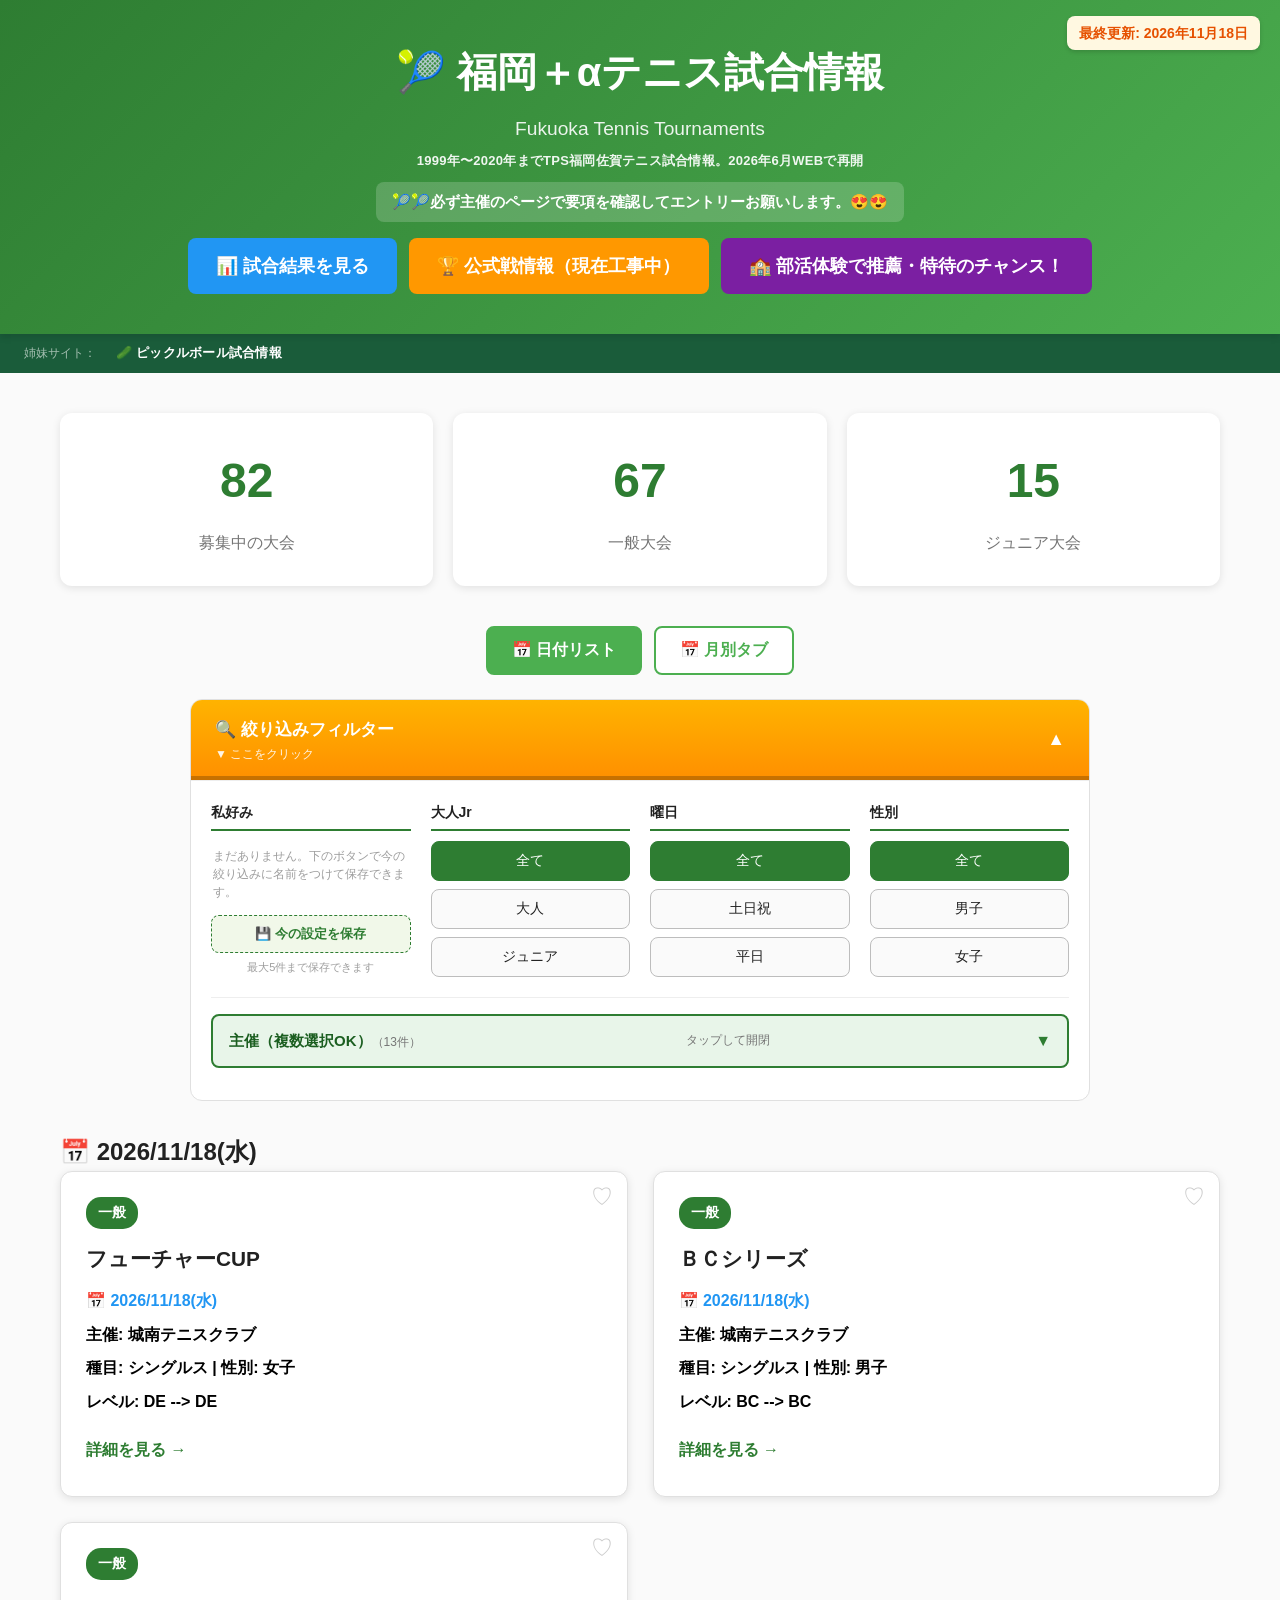
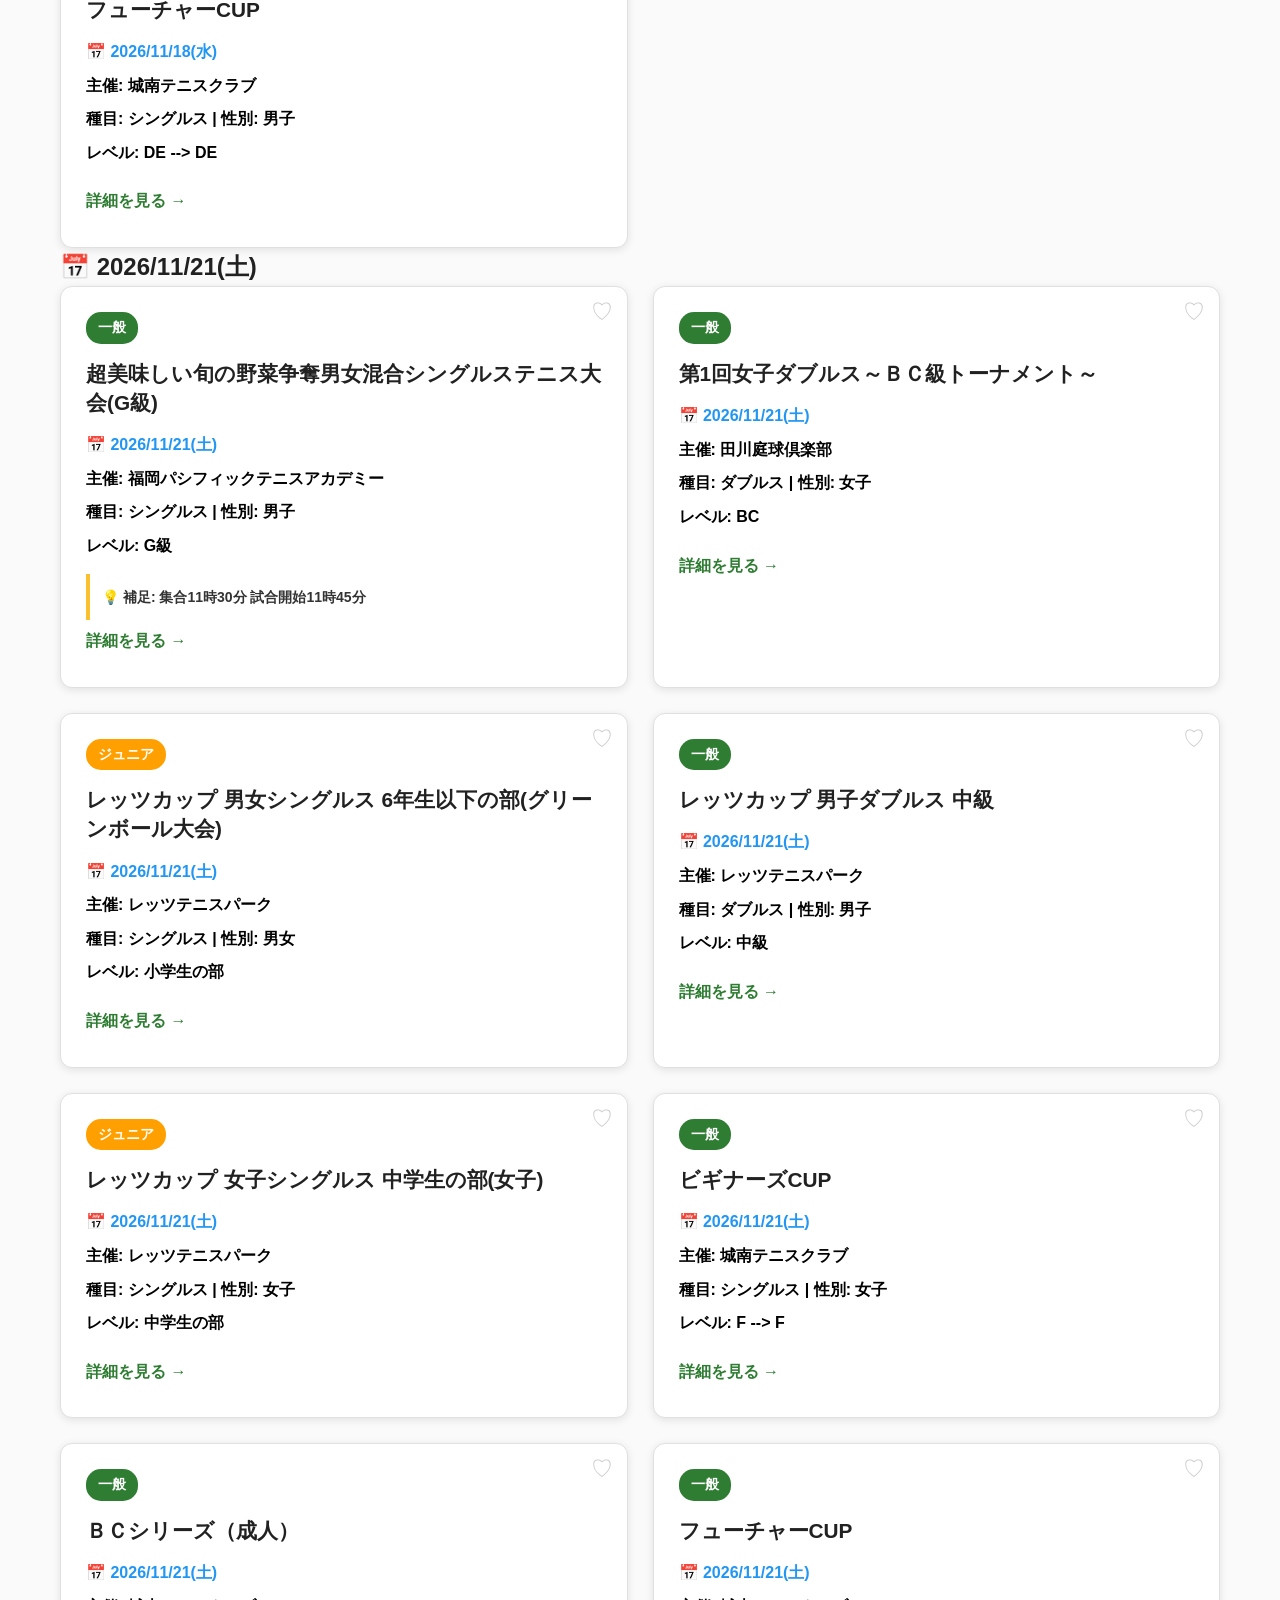
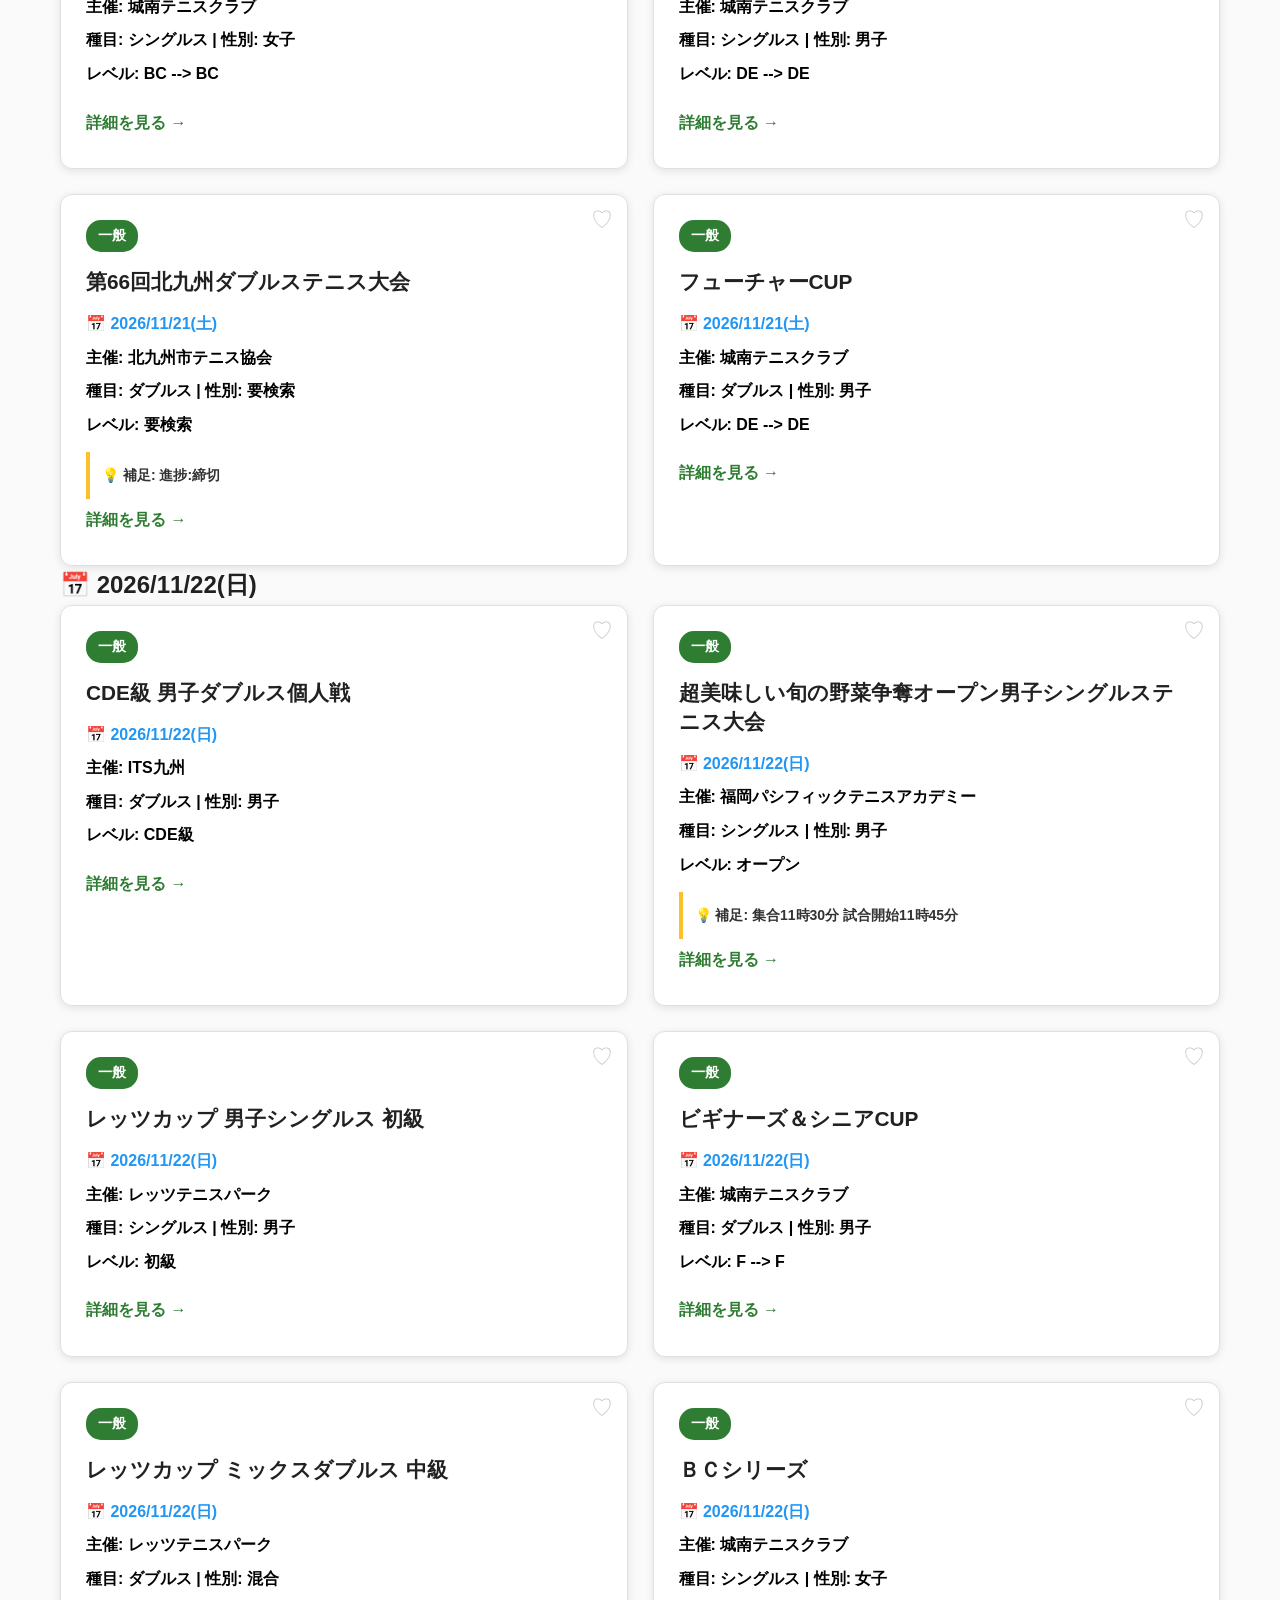
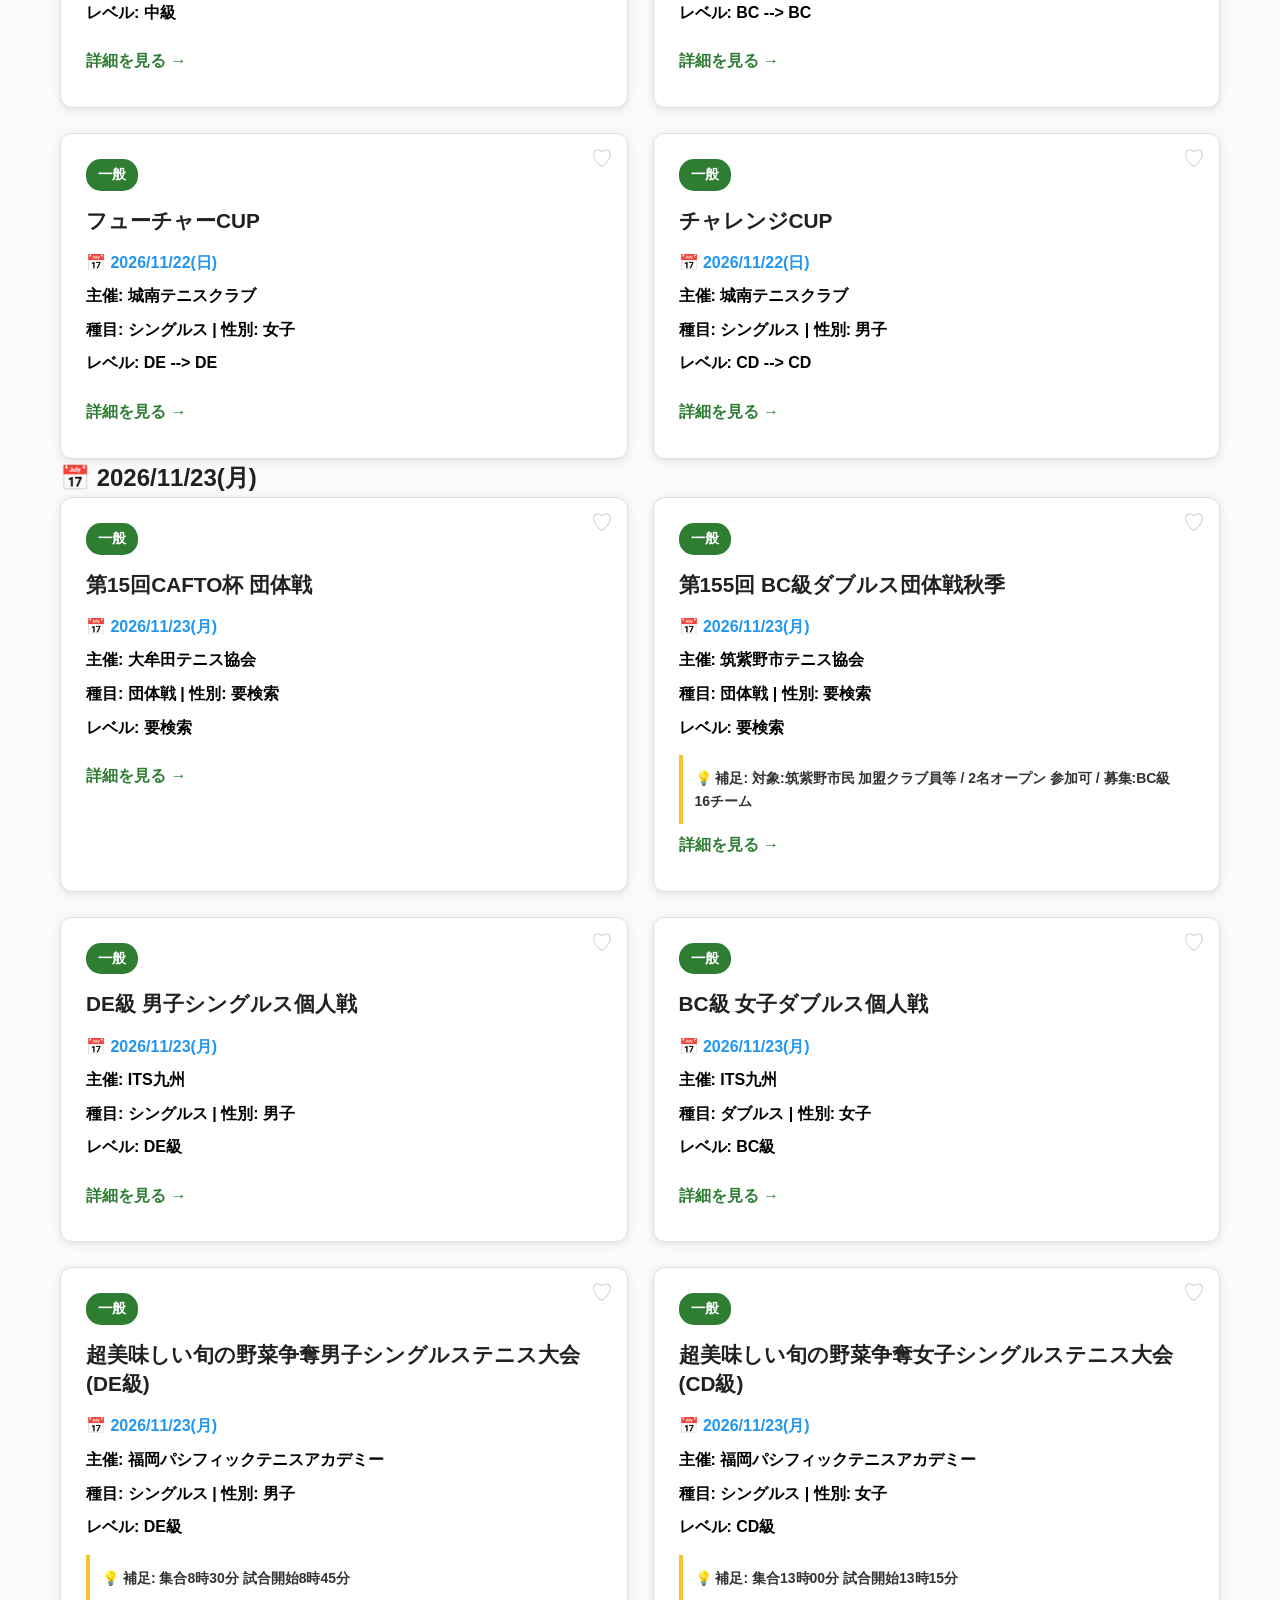
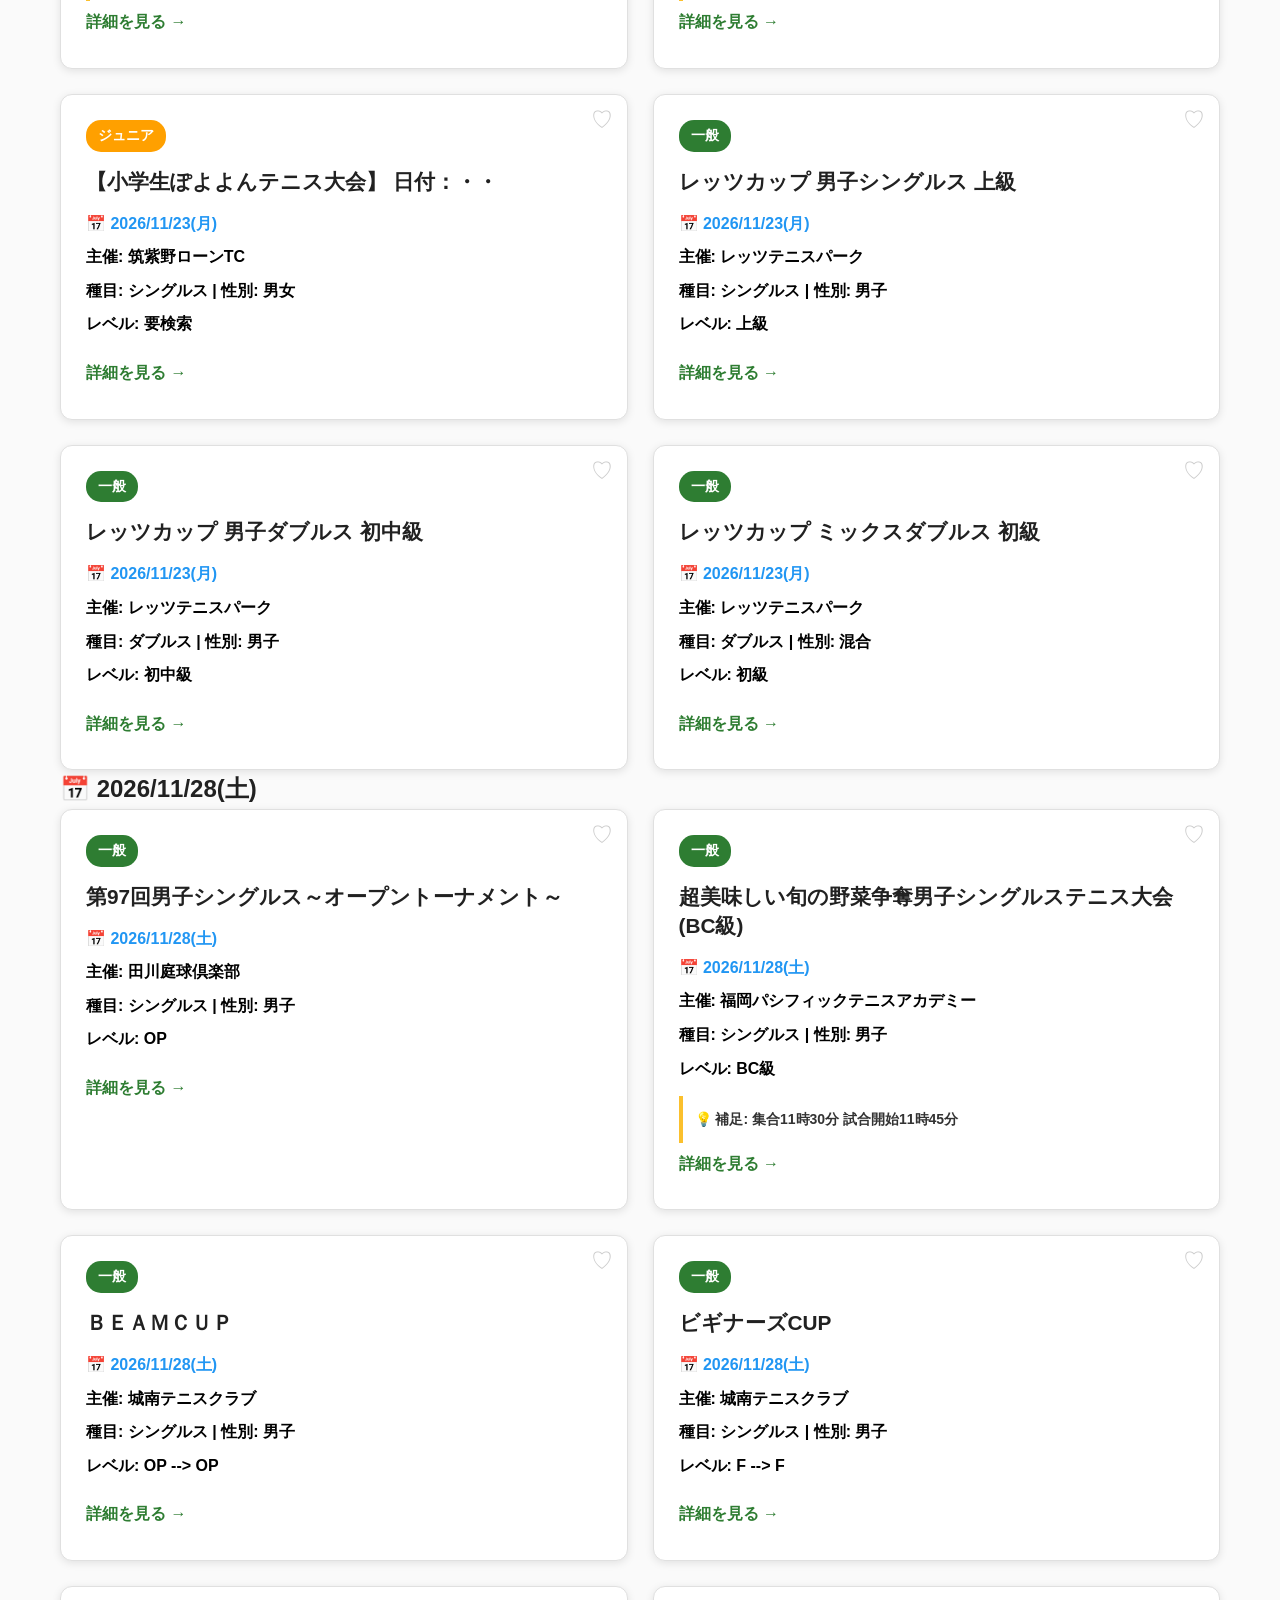
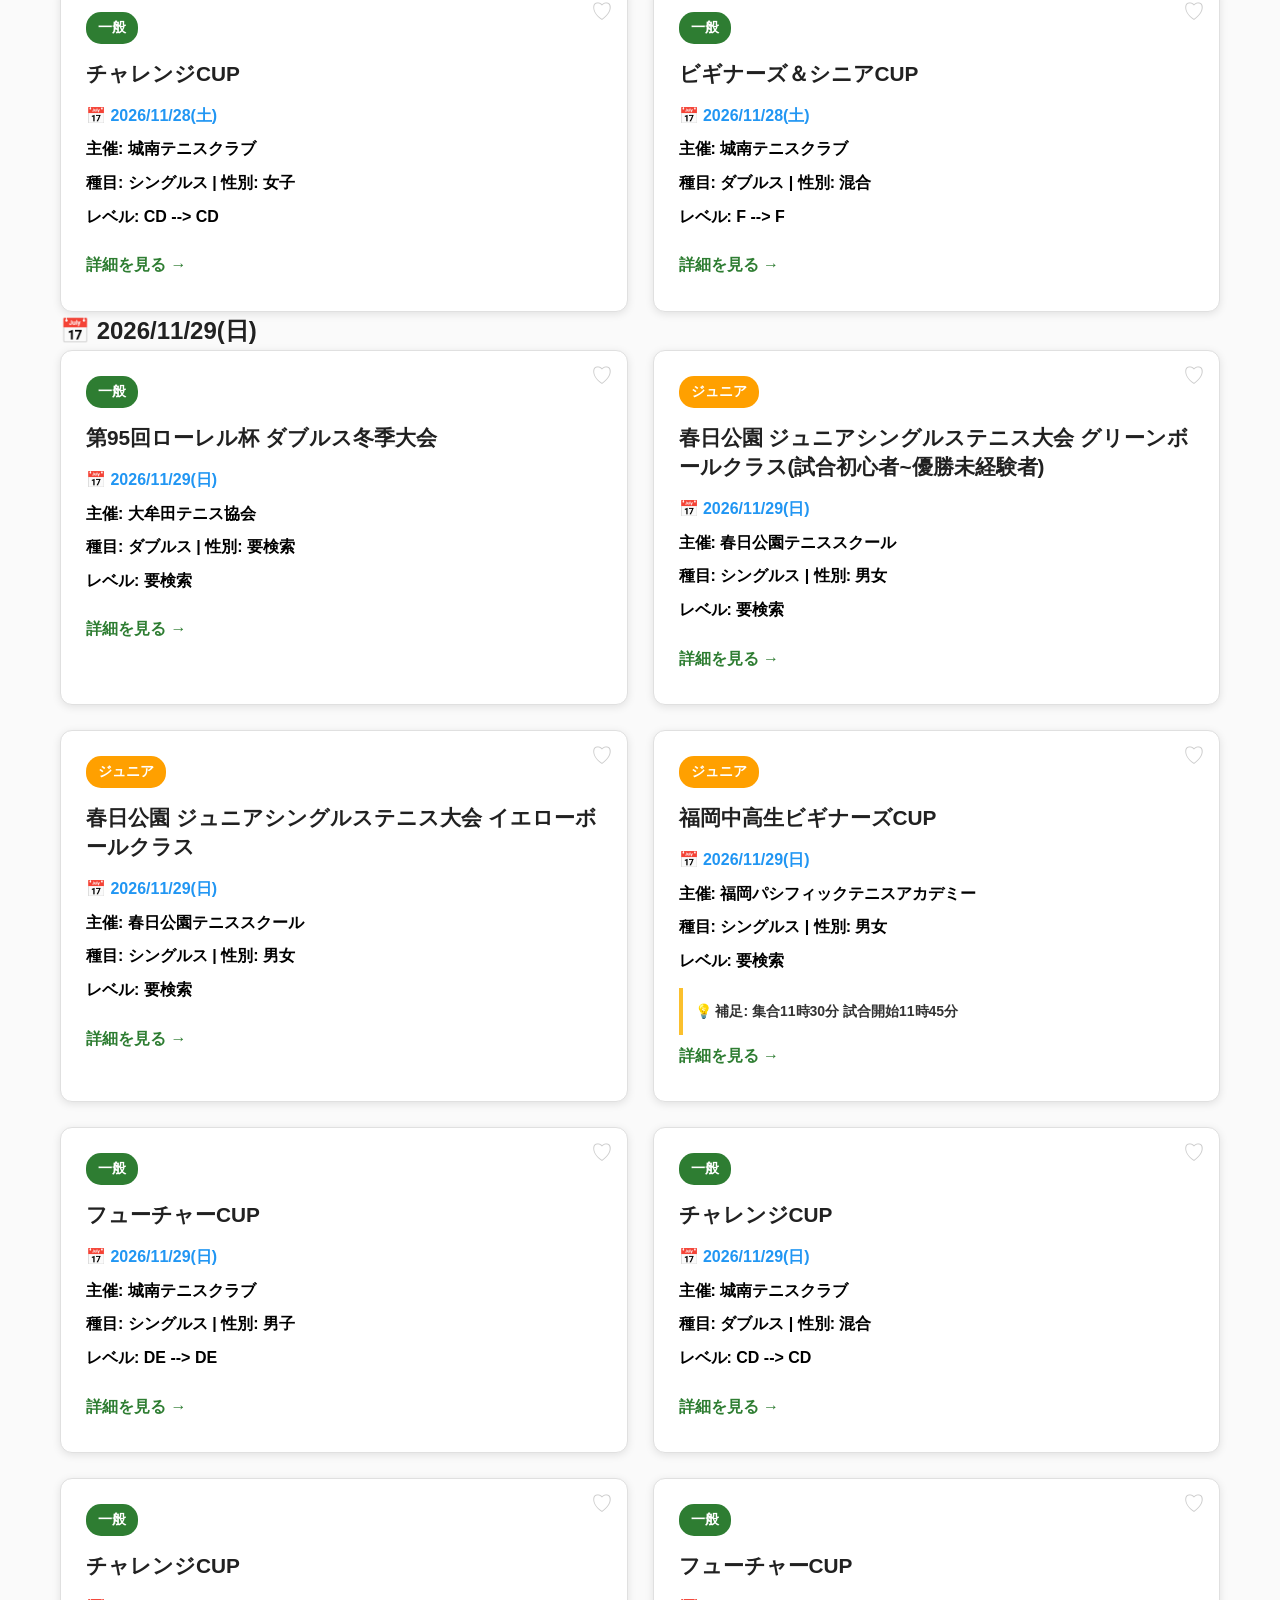
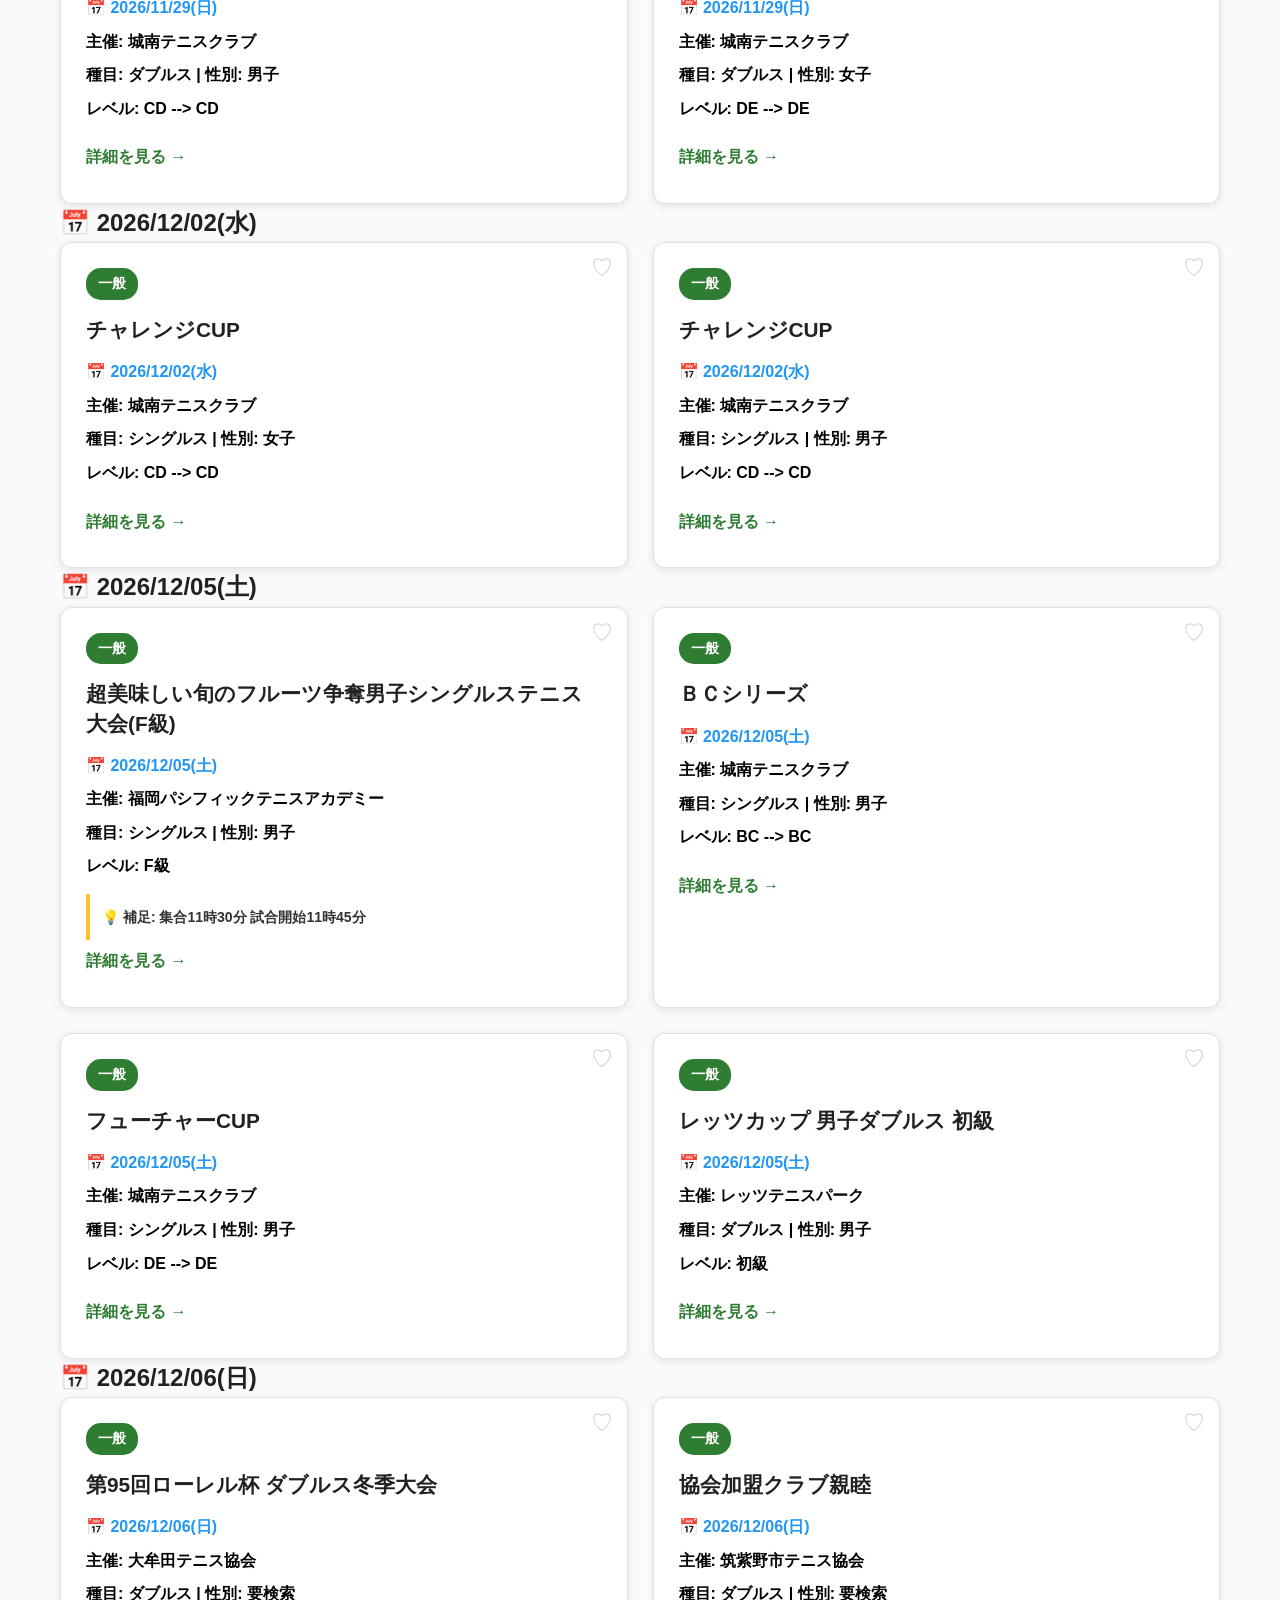
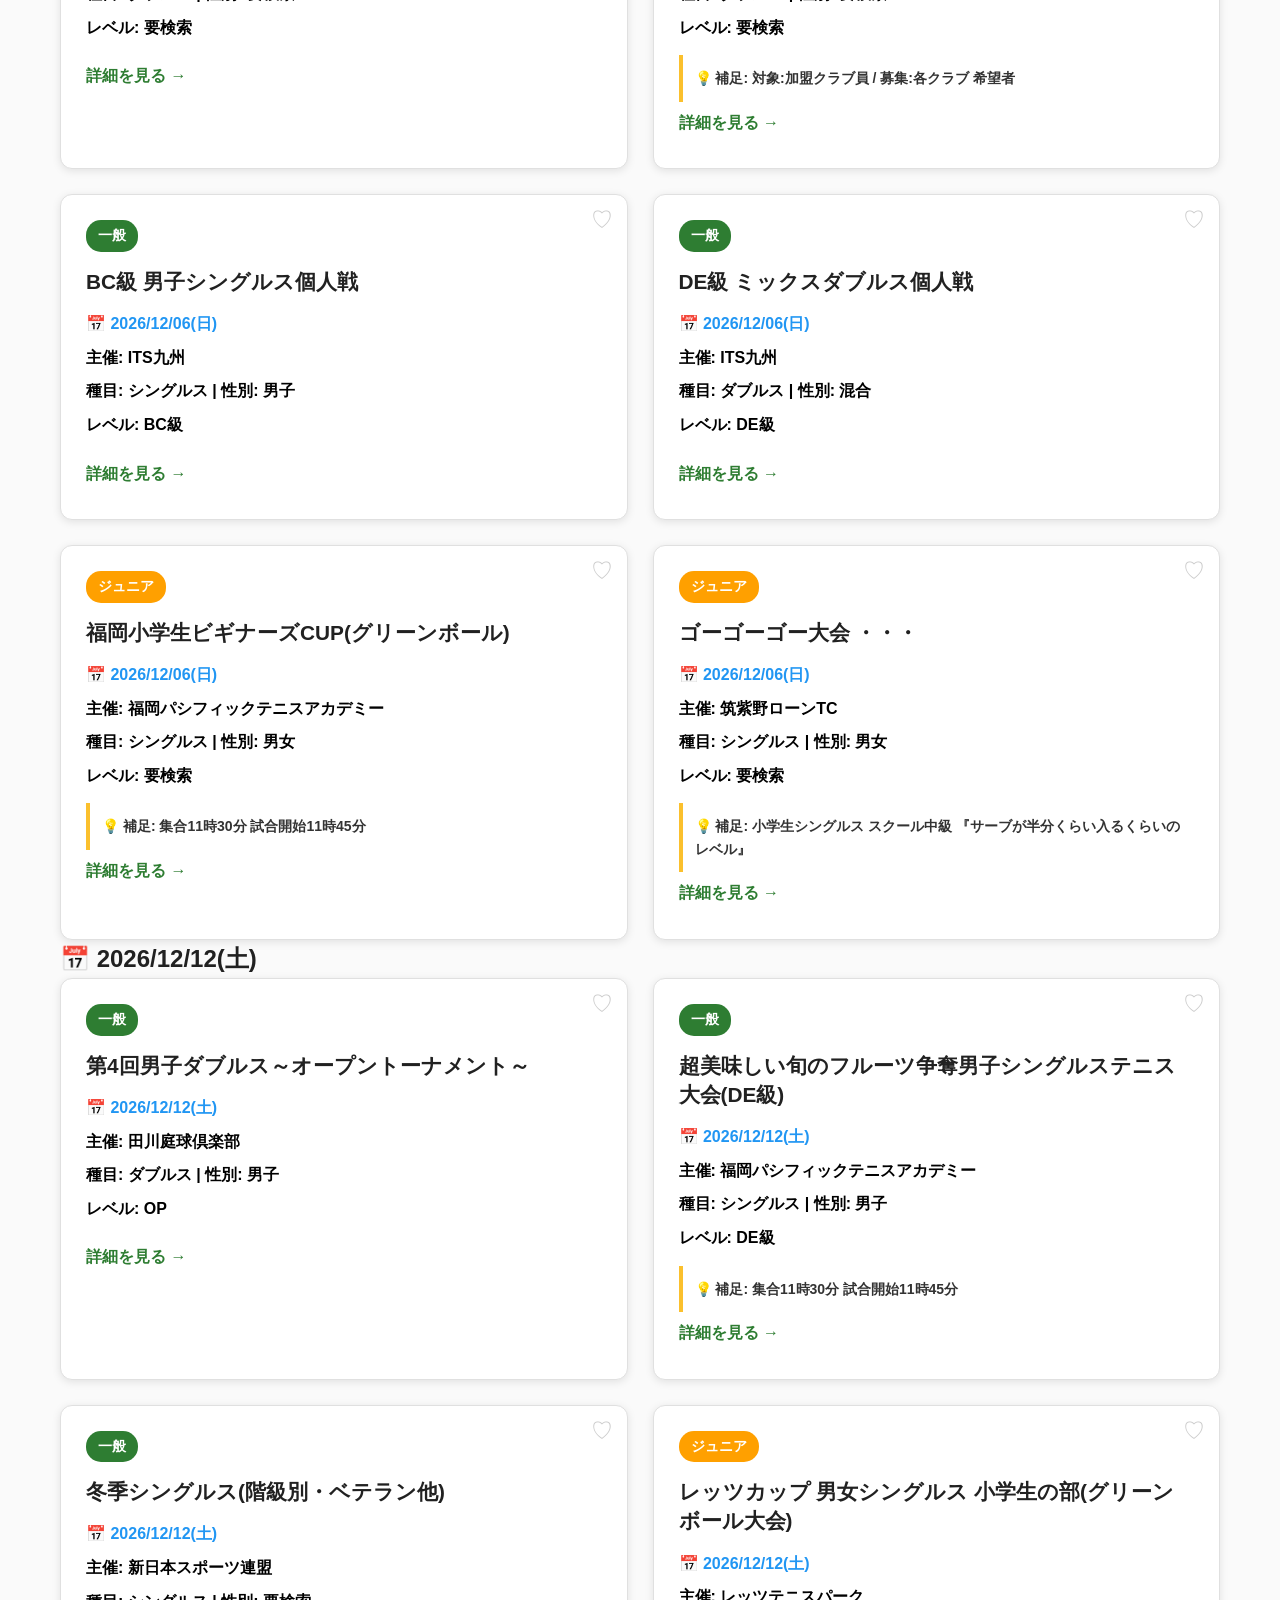
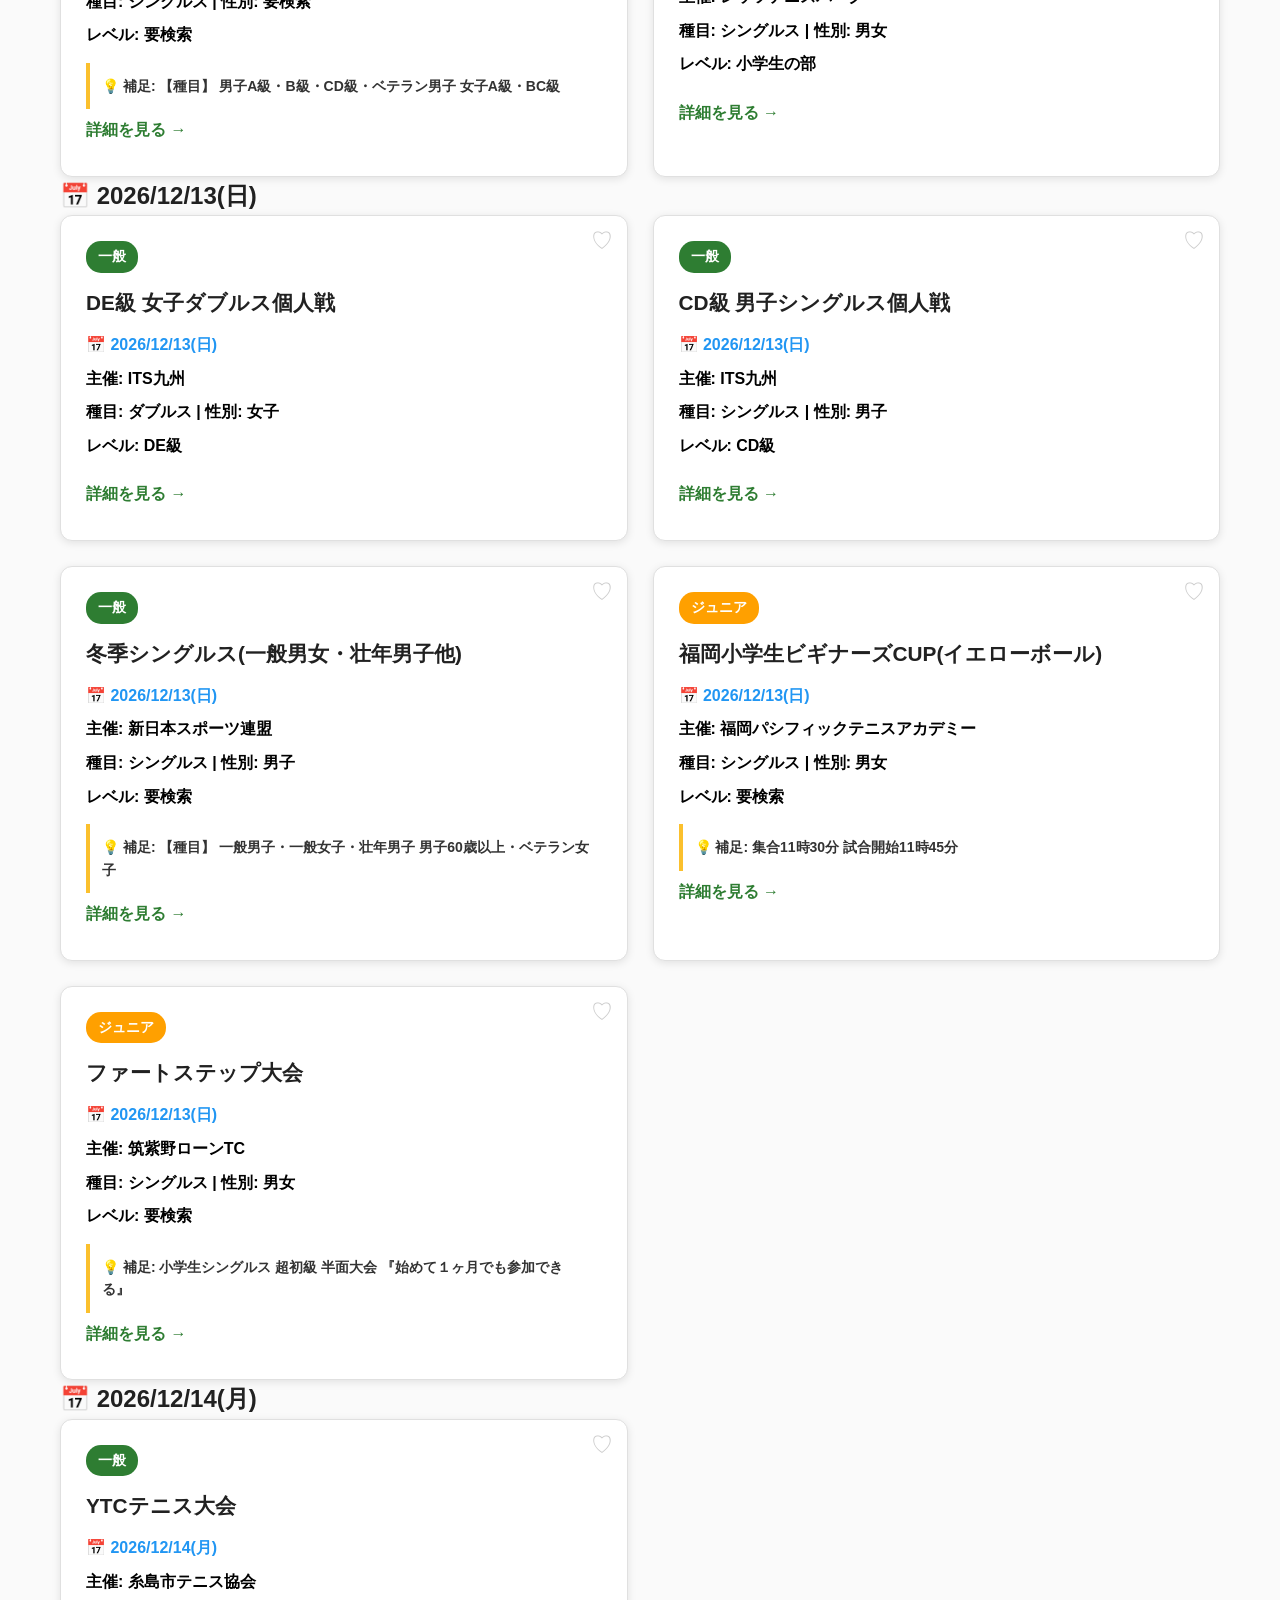
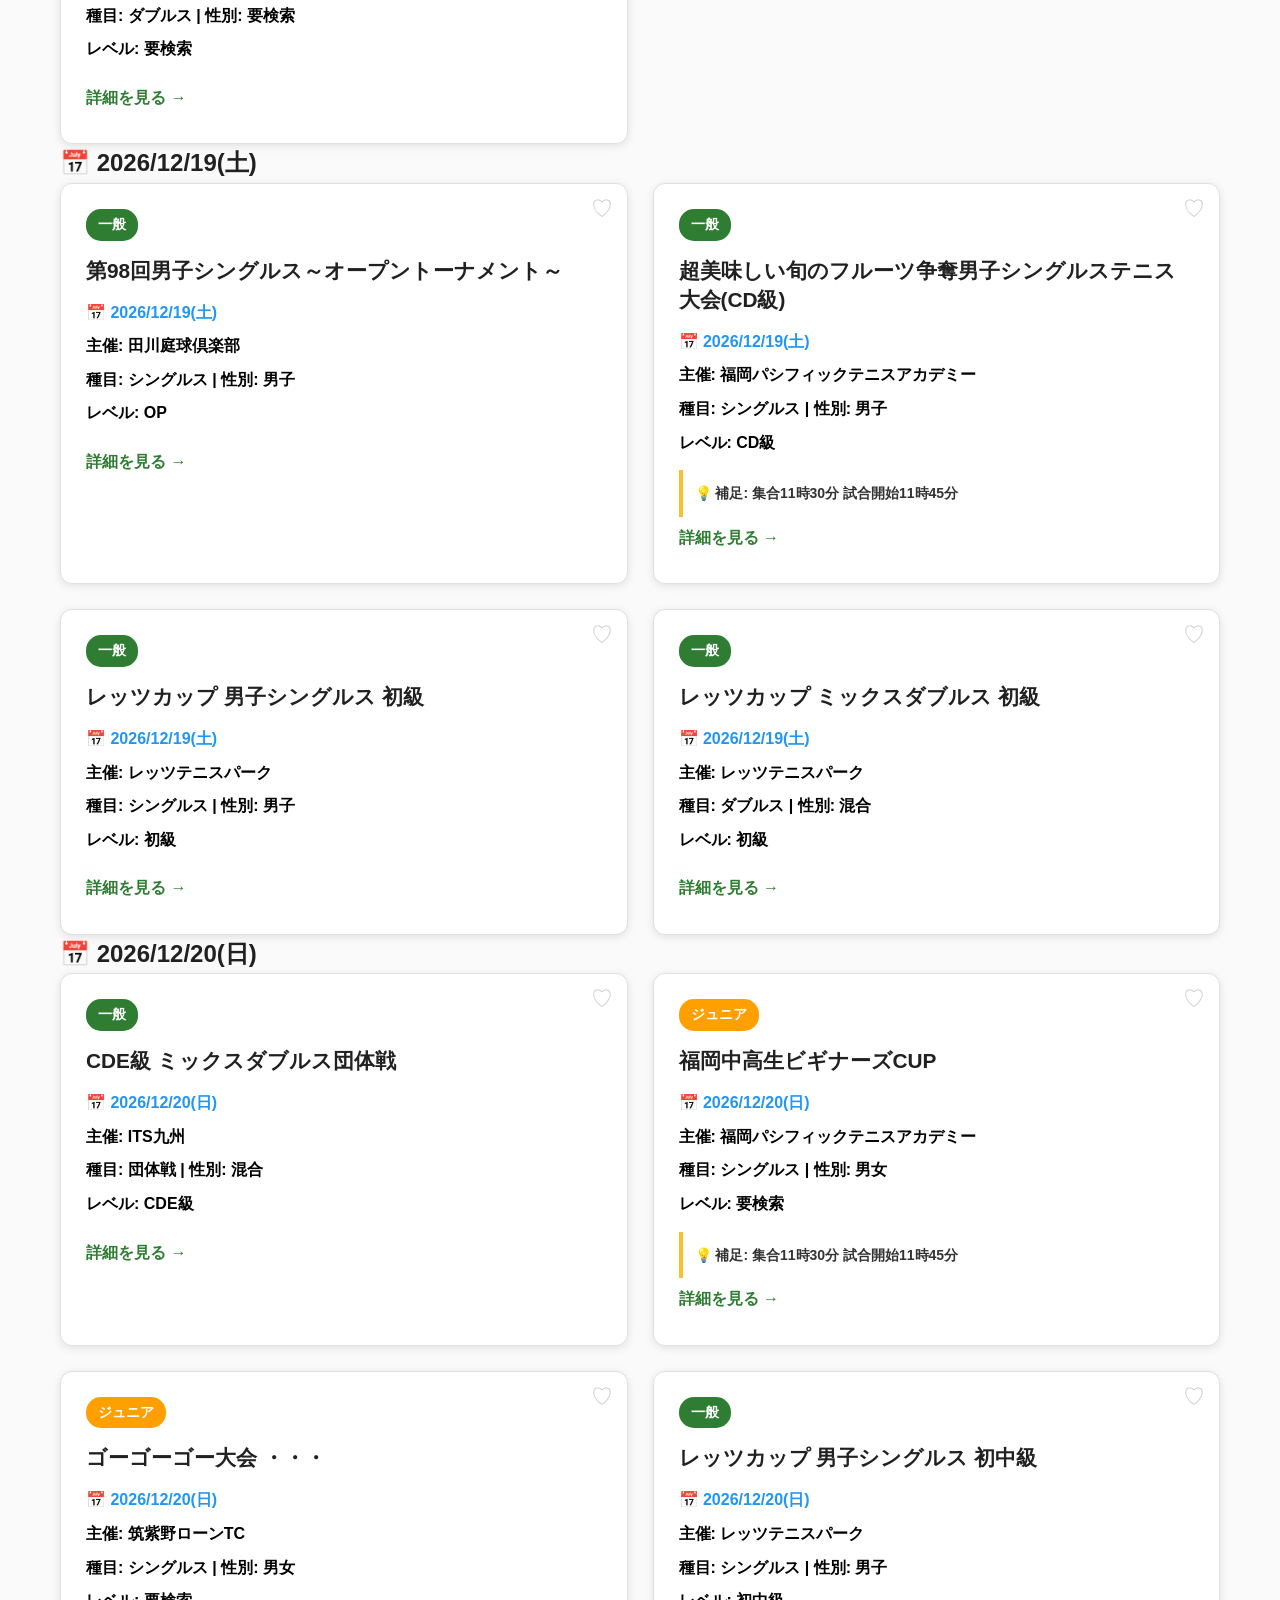
==== commit 8487b6dc: "update: 2026-11-18 22:22" ====
--- a/docs/index.html
+++ b/docs/index.html
@@ -174,7 +174,7 @@
 <body>
     <header class="header">
         <div class="container">
-            <div class="update-badge">最終更新: 2026年11月13日</div>
+            <div class="update-badge">最終更新: 2026年11月18日</div>
             <h1 class="site-title">🎾 福岡＋αテニス試合情報</h1>
             <p class="site-subtitle">Fukuoka Tennis Tournaments</p>
             <p class="site-history">1999年〜2020年までTPS福岡佐賀テニス試合情報。2026年6月WEBで再開</p>
@@ -193,8 +193,8 @@
     <main class="main">
         <div class="container">
             <section class="stats">
-                <div class="stat-card"><div class="stat-number">94</div><div class="stat-label">募集中の大会</div></div>
-                <div class="stat-card"><div class="stat-number">79</div><div class="stat-label">一般大会</div></div>
+                <div class="stat-card"><div class="stat-number">82</div><div class="stat-label">募集中の大会</div></div>
+                <div class="stat-card"><div class="stat-number">67</div><div class="stat-label">一般大会</div></div>
                 <div class="stat-card"><div class="stat-number">15</div><div class="stat-label">ジュニア大会</div></div>
             </section>
             <div class="view-toggle">
@@ -246,7 +246,7 @@
                     </div>
                     <div class="org-area">
                         <div class="org-head" id="org-head" onclick="toggleOrgAccordion()">
-                            <h4>主催（複数選択OK）<span class="org-count">（14件）</span></h4>
+                            <h4>主催（複数選択OK）<span class="org-count">（13件）</span></h4>
                             <span class="org-hint">タップして開閉</span>
                             <span class="org-arrow-icon" id="org-arrow">▼</span>
                         </div>
@@ -266,361 +266,15 @@
                                 <button class="ob" data-org="lets"><span class="chk">☐</span>レッツ</button>
                                 <button class="ob" data-org="shinspo"><span class="chk">☐</span>新スポ</button>
                                 <button class="ob" data-org="auto1"><span class="chk">☐</span>田川庭球倶楽部</button>
-                                <button class="ob" data-org="auto2"><span class="chk">☐</span>鳥栖市テニス協会</button>
+                                <button class="ob" data-org="auto2"><span class="chk">☐</span>北九州市テニス協会</button>
                                 <button class="ob" data-org="auto3"><span class="chk">☐</span>大牟田テニス協会</button>
-                                <button class="ob" data-org="auto4"><span class="chk">☐</span>北九州市テニス協会</button>
-                                <button class="ob" data-org="auto5"><span class="chk">☐</span>久留米市テニス協会</button>
+                                <button class="ob" data-org="auto4"><span class="chk">☐</span>久留米市テニス協会</button>
                             </div>
                         </div>
                     </div>
                 </div>
             </div>
             <section class="events" id="date-view">
-                <div class="date-section">
-                    <h2 class="date-title">📅 2026/11/14(土)</h2>
-                    <div class="event-grid">
-                        <div class="event-card" data-category="一般" data-daytype="holiday" data-gender="male" data-org="auto1" data-favid="auto_田川庭球倶_20261114_007">
-                            <button class="fav-btn" data-favid="auto_田川庭球倶_20261114_007" aria-label="お気に入り" onclick="toggleFav(this)">♡</button>
-                            <div class="card-header">
-                                <span class="category-badge general">一般</span>
-                            </div>
-                            <h3 class="event-title">第3回男子ダブルス～オープントーナメント～</h3>
-                            <div style="margin: 8px 0; font-size: 16px; font-weight: 700; color: #2196F3;">
-                                📅 2026/11/14(土)
-                            </div>
-                            <div class="event-details">
-                                <p><strong>主催:</strong> 田川庭球倶楽部</p>
-                                <p><strong>種目:</strong> ダブルス | <strong>性別:</strong> 男子</p>
-                                <p><strong>レベル:</strong> OP</p>
-                            </div>
-                            <a href="https://tagawatc.com/events/event/%e7%ac%ac3%e5%9b%9e%e7%94%b7%e5%ad%90%e3%83%80%e3%83%96%e3%83%ab%e3%82%b9%ef%bd%9e%e3%82%aa%e3%83%bc%e3%83%97%e3%83%b3%e3%83%88%e3%83%bc%e3%83%8a%e3%83%a1%e3%83%b3%e3%83%88%ef%bd%9e" class="detail-link" target="_blank" rel="noopener">詳細を見る →</a>
-                        </div>
-                        <div class="event-card" data-category="一般" data-daytype="holiday" data-gender="male" data-org="pacific" data-favid="auto_福岡パシフ_20261114_022">
-                            <button class="fav-btn" data-favid="auto_福岡パシフ_20261114_022" aria-label="お気に入り" onclick="toggleFav(this)">♡</button>
-                            <div class="card-header">
-                                <span class="category-badge general">一般</span>
-                            </div>
-                            <h3 class="event-title">超美味しい旬の野菜争奪男子シングルステニス大会(F級)</h3>
-                            <div style="margin: 8px 0; font-size: 16px; font-weight: 700; color: #2196F3;">
-                                📅 2026/11/14(土)
-                            </div>
-                            <div class="event-details">
-                                <p><strong>主催:</strong> 福岡パシフィックテニスアカデミー</p>
-                                <p><strong>種目:</strong> シングルス | <strong>性別:</strong> 男子</p>
-                                <p><strong>レベル:</strong> F級</p>
-                            </div>
-                            <div class="event-notes">
-                                💡 補足: 集合11時30分 試合開始11時45分
-                            </div>
-                            <a href="http://www.kasuga-tennis.com/pacific/event/form.php?cd=1975" class="detail-link" target="_blank" rel="noopener">詳細を見る →</a>
-                        </div>
-                        <div class="event-card" data-category="一般" data-daytype="holiday" data-gender="male" data-org="lets" data-favid="auto_レッツテニ_20261114_015">
-                            <button class="fav-btn" data-favid="auto_レッツテニ_20261114_015" aria-label="お気に入り" onclick="toggleFav(this)">♡</button>
-                            <div class="card-header">
-                                <span class="category-badge general">一般</span>
-                            </div>
-                            <h3 class="event-title">レッツカップ 男子シングルス 中級</h3>
-                            <div style="margin: 8px 0; font-size: 16px; font-weight: 700; color: #2196F3;">
-                                📅 2026/11/14(土)
-                            </div>
-                            <div class="event-details">
-                                <p><strong>主催:</strong> レッツテニスパーク</p>
-                                <p><strong>種目:</strong> シングルス | <strong>性別:</strong> 男子</p>
-                                <p><strong>レベル:</strong> 中級</p>
-                            </div>
-                            <a href="https://lets-tennis-park.jp/matchi-information/" class="detail-link" target="_blank" rel="noopener">詳細を見る →</a>
-                        </div>
-                        <div class="event-card" data-category="一般" data-daytype="holiday" data-gender="female" data-org="lets" data-favid="auto_レッツテニ_20261114_016">
-                            <button class="fav-btn" data-favid="auto_レッツテニ_20261114_016" aria-label="お気に入り" onclick="toggleFav(this)">♡</button>
-                            <div class="card-header">
-                                <span class="category-badge general">一般</span>
-                            </div>
-                            <h3 class="event-title">レッツカップ 女子ダブルス 初級</h3>
-                            <div style="margin: 8px 0; font-size: 16px; font-weight: 700; color: #2196F3;">
-                                📅 2026/11/14(土)
-                            </div>
-                            <div class="event-details">
-                                <p><strong>主催:</strong> レッツテニスパーク</p>
-                                <p><strong>種目:</strong> ダブルス | <strong>性別:</strong> 女子</p>
-                                <p><strong>レベル:</strong> 初級</p>
-                            </div>
-                            <a href="https://lets-tennis-park.jp/matchi-information/" class="detail-link" target="_blank" rel="noopener">詳細を見る →</a>
-                        </div>
-                        <div class="event-card" data-category="一般" data-daytype="holiday" data-gender="male female" data-org="jonan" data-favid="auto_城南テニス_20261114_037">
-                            <button class="fav-btn" data-favid="auto_城南テニス_20261114_037" aria-label="お気に入り" onclick="toggleFav(this)">♡</button>
-                            <div class="card-header">
-                                <span class="category-badge general">一般</span>
-                            </div>
-                            <h3 class="event-title">ＢＥＡＭＣＵＰ</h3>
-                            <div style="margin: 8px 0; font-size: 16px; font-weight: 700; color: #2196F3;">
-                                📅 2026/11/14(土)
-                            </div>
-                            <div class="event-details">
-                                <p><strong>主催:</strong> 城南テニスクラブ</p>
-                                <p><strong>種目:</strong> シングルス | <strong>性別:</strong> 男女</p>
-                                <p><strong>レベル:</strong> OP										
-									 -->
-																					OP</p>
-                            </div>
-                            <a href="https://jonantennis.net/convention/" class="detail-link" target="_blank" rel="noopener">詳細を見る →</a>
-                        </div>
-                        <div class="event-card" data-category="一般" data-daytype="holiday" data-gender="male" data-org="jonan" data-favid="auto_城南テニス_20261114_039">
-                            <button class="fav-btn" data-favid="auto_城南テニス_20261114_039" aria-label="お気に入り" onclick="toggleFav(this)">♡</button>
-                            <div class="card-header">
-                                <span class="category-badge general">一般</span>
-                            </div>
-                            <h3 class="event-title">チャレンジCUP</h3>
-                            <div style="margin: 8px 0; font-size: 16px; font-weight: 700; color: #2196F3;">
-                                📅 2026/11/14(土)
-                            </div>
-                            <div class="event-details">
-                                <p><strong>主催:</strong> 城南テニスクラブ</p>
-                                <p><strong>種目:</strong> ダブルス | <strong>性別:</strong> 男子</p>
-                                <p><strong>レベル:</strong> CD										
-									 -->
-																					CD</p>
-                            </div>
-                            <a href="https://jonantennis.net/convention/" class="detail-link" target="_blank" rel="noopener">詳細を見る →</a>
-                        </div>
-                    </div>
-                </div>
-                <div class="date-section">
-                    <h2 class="date-title">📅 2026/11/15(日)</h2>
-                    <div class="event-grid">
-                        <div class="event-card" data-category="一般" data-daytype="holiday" data-gender="female" data-org="its" data-favid="auto_ITS九州_20261115_021">
-                            <button class="fav-btn" data-favid="auto_ITS九州_20261115_021" aria-label="お気に入り" onclick="toggleFav(this)">♡</button>
-                            <div class="card-header">
-                                <span class="category-badge general">一般</span>
-                            </div>
-                            <h3 class="event-title">CDE級 女子ダブルス団体戦</h3>
-                            <div style="margin: 8px 0; font-size: 16px; font-weight: 700; color: #2196F3;">
-                                📅 2026/11/15(日)
-                            </div>
-                            <div class="event-details">
-                                <p><strong>主催:</strong> ITS九州</p>
-                                <p><strong>種目:</strong> 団体戦 | <strong>性別:</strong> 女子</p>
-                                <p><strong>レベル:</strong> CDE級</p>
-                            </div>
-                            <a href="https://www.its-kyushu.com/new-event" class="detail-link" target="_blank" rel="noopener">詳細を見る →</a>
-                        </div>
-                        <div class="event-card" data-category="ジュニア" data-daytype="holiday" data-gender="male female" data-org="pacific" data-favid="auto_福岡パシフ_20261115_023">
-                            <button class="fav-btn" data-favid="auto_福岡パシフ_20261115_023" aria-label="お気に入り" onclick="toggleFav(this)">♡</button>
-                            <div class="card-header">
-                                <span class="category-badge junior">ジュニア</span>
-                            </div>
-                            <h3 class="event-title">福岡小学生ビギナーズCUP(イエローボール)</h3>
-                            <div style="margin: 8px 0; font-size: 16px; font-weight: 700; color: #2196F3;">
-                                📅 2026/11/15(日)
-                            </div>
-                            <div class="event-details">
-                                <p><strong>主催:</strong> 福岡パシフィックテニスアカデミー</p>
-                                <p><strong>種目:</strong> シングルス | <strong>性別:</strong> 男女</p>
-                                <p><strong>レベル:</strong> 要検索</p>
-                            </div>
-                            <div class="event-notes">
-                                💡 補足: 集合11時30分 試合開始11時45分
-                            </div>
-                            <a href="http://www.kasuga-tennis.com/pacific/event/form.php?cd=1976" class="detail-link" target="_blank" rel="noopener">詳細を見る →</a>
-                        </div>
-                        <div class="event-card" data-category="一般" data-daytype="holiday" data-gender="male female" data-org="auto2" data-favid="auto_鳥栖市テニ_20261115_001">
-                            <button class="fav-btn" data-favid="auto_鳥栖市テニ_20261115_001" aria-label="お気に入り" onclick="toggleFav(this)">♡</button>
-                            <div class="card-header">
-                                <span class="category-badge general">一般</span>
-                            </div>
-                            <h3 class="event-title">第51回 鳥栖市テニストーナメント大会★</h3>
-                            <div style="margin: 8px 0; font-size: 16px; font-weight: 700; color: #2196F3;">
-                                📅 2026/11/15(日)
-                            </div>
-                            <div class="event-details">
-                                <p><strong>主催:</strong> 鳥栖市テニス協会</p>
-                                <p><strong>種目:</strong> ダブルス | <strong>性別:</strong> 要検索</p>
-                                <p><strong>レベル:</strong> 要検索</p>
-                            </div>
-                            <a href="https://tosu-tennis.sakura.ne.jp/img/2026-tournament.doc" class="detail-link" target="_blank" rel="noopener">詳細を見る →</a>
-                        </div>
-                        <div class="event-card" data-category="一般" data-daytype="holiday" data-gender="male" data-org="lets" data-favid="auto_レッツテニ_20261115_018">
-                            <button class="fav-btn" data-favid="auto_レッツテニ_20261115_018" aria-label="お気に入り" onclick="toggleFav(this)">♡</button>
-                            <div class="card-header">
-                                <span class="category-badge general">一般</span>
-                            </div>
-                            <h3 class="event-title">レッツカップ 男子シングルス 中上級</h3>
-                            <div style="margin: 8px 0; font-size: 16px; font-weight: 700; color: #2196F3;">
-                                📅 2026/11/15(日)
-                            </div>
-                            <div class="event-details">
-                                <p><strong>主催:</strong> レッツテニスパーク</p>
-                                <p><strong>種目:</strong> シングルス | <strong>性別:</strong> 男子</p>
-                                <p><strong>レベル:</strong> 中上級</p>
-                            </div>
-                            <a href="https://lets-tennis-park.jp/matchi-information/" class="detail-link" target="_blank" rel="noopener">詳細を見る →</a>
-                        </div>
-                        <div class="event-card" data-category="一般" data-daytype="holiday" data-gender="male female" data-org="lets" data-favid="auto_レッツテニ_20261115_017">
-                            <button class="fav-btn" data-favid="auto_レッツテニ_20261115_017" aria-label="お気に入り" onclick="toggleFav(this)">♡</button>
-                            <div class="card-header">
-                                <span class="category-badge general">一般</span>
-                            </div>
-                            <h3 class="event-title">レッツカップ ミックスダブルス 初中級</h3>
-                            <div style="margin: 8px 0; font-size: 16px; font-weight: 700; color: #2196F3;">
-                                📅 2026/11/15(日)
-                            </div>
-                            <div class="event-details">
-                                <p><strong>主催:</strong> レッツテニスパーク</p>
-                                <p><strong>種目:</strong> ダブルス | <strong>性別:</strong> 混合</p>
-                                <p><strong>レベル:</strong> 初中級</p>
-                            </div>
-                            <a href="https://lets-tennis-park.jp/matchi-information/" class="detail-link" target="_blank" rel="noopener">詳細を見る →</a>
-                        </div>
-                        <div class="event-card" data-category="一般" data-daytype="holiday" data-gender="male" data-org="jonan" data-favid="auto_城南テニス_20261115_040">
-                            <button class="fav-btn" data-favid="auto_城南テニス_20261115_040" aria-label="お気に入り" onclick="toggleFav(this)">♡</button>
-                            <div class="card-header">
-                                <span class="category-badge general">一般</span>
-                            </div>
-                            <h3 class="event-title">ＢＥＡＭＣＵＰ</h3>
-                            <div style="margin: 8px 0; font-size: 16px; font-weight: 700; color: #2196F3;">
-                                📅 2026/11/15(日)
-                            </div>
-                            <div class="event-details">
-                                <p><strong>主催:</strong> 城南テニスクラブ</p>
-                                <p><strong>種目:</strong> シングルス | <strong>性別:</strong> 男子</p>
-                                <p><strong>レベル:</strong> OP										
-									 -->
-																					OP</p>
-                            </div>
-                            <a href="https://jonantennis.net/convention/" class="detail-link" target="_blank" rel="noopener">詳細を見る →</a>
-                        </div>
-                        <div class="event-card" data-category="一般" data-daytype="holiday" data-gender="male" data-org="jonan" data-favid="auto_城南テニス_20261115_023">
-                            <button class="fav-btn" data-favid="auto_城南テニス_20261115_023" aria-label="お気に入り" onclick="toggleFav(this)">♡</button>
-                            <div class="card-header">
-                                <span class="category-badge general">一般</span>
-                            </div>
-                            <h3 class="event-title">ＢＣシリーズ</h3>
-                            <div style="margin: 8px 0; font-size: 16px; font-weight: 700; color: #2196F3;">
-                                📅 2026/11/15(日)
-                            </div>
-                            <div class="event-details">
-                                <p><strong>主催:</strong> 城南テニスクラブ</p>
-                                <p><strong>種目:</strong> ダブルス | <strong>性別:</strong> 男子</p>
-                                <p><strong>レベル:</strong> BC										
-									 -->
-																					BC</p>
-                            </div>
-                            <a href="https://jonantennis.net/convention/" class="detail-link" target="_blank" rel="noopener">詳細を見る →</a>
-                        </div>
-                        <div class="event-card" data-category="一般" data-daytype="holiday" data-gender="male" data-org="jonan" data-favid="auto_城南テニス_20261115_041">
-                            <button class="fav-btn" data-favid="auto_城南テニス_20261115_041" aria-label="お気に入り" onclick="toggleFav(this)">♡</button>
-                            <div class="card-header">
-                                <span class="category-badge general">一般</span>
-                            </div>
-                            <h3 class="event-title">フューチャーCUP</h3>
-                            <div style="margin: 8px 0; font-size: 16px; font-weight: 700; color: #2196F3;">
-                                📅 2026/11/15(日)
-                            </div>
-                            <div class="event-details">
-                                <p><strong>主催:</strong> 城南テニスクラブ</p>
-                                <p><strong>種目:</strong> シングルス | <strong>性別:</strong> 男子</p>
-                                <p><strong>レベル:</strong> DE										
-									 -->
-																					DE</p>
-                            </div>
-                            <a href="https://jonantennis.net/convention/" class="detail-link" target="_blank" rel="noopener">詳細を見る →</a>
-                        </div>
-                        <div class="event-card" data-category="一般" data-daytype="holiday" data-gender="male female" data-org="jonan" data-favid="auto_城南テニス_20261115_042">
-                            <button class="fav-btn" data-favid="auto_城南テニス_20261115_042" aria-label="お気に入り" onclick="toggleFav(this)">♡</button>
-                            <div class="card-header">
-                                <span class="category-badge general">一般</span>
-                            </div>
-                            <h3 class="event-title">フューチャーCUP</h3>
-                            <div style="margin: 8px 0; font-size: 16px; font-weight: 700; color: #2196F3;">
-                                📅 2026/11/15(日)
-                            </div>
-                            <div class="event-details">
-                                <p><strong>主催:</strong> 城南テニスクラブ</p>
-                                <p><strong>種目:</strong> ダブルス | <strong>性別:</strong> 混合</p>
-                                <p><strong>レベル:</strong> DE										
-									 -->
-																					DE</p>
-                            </div>
-                            <a href="https://jonantennis.net/convention/" class="detail-link" target="_blank" rel="noopener">詳細を見る →</a>
-                        </div>
-                        <div class="event-card" data-category="一般" data-daytype="holiday" data-gender="female" data-org="jonan" data-favid="auto_城南テニス_20261115_022">
-                            <button class="fav-btn" data-favid="auto_城南テニス_20261115_022" aria-label="お気に入り" onclick="toggleFav(this)">♡</button>
-                            <div class="card-header">
-                                <span class="category-badge general">一般</span>
-                            </div>
-                            <h3 class="event-title">チャレンジCUP</h3>
-                            <div style="margin: 8px 0; font-size: 16px; font-weight: 700; color: #2196F3;">
-                                📅 2026/11/15(日)
-                            </div>
-                            <div class="event-details">
-                                <p><strong>主催:</strong> 城南テニスクラブ</p>
-                                <p><strong>種目:</strong> ダブルス | <strong>性別:</strong> 女子</p>
-                                <p><strong>レベル:</strong> CD										
-									 -->
-																					CD</p>
-                            </div>
-                            <a href="https://jonantennis.net/convention/" class="detail-link" target="_blank" rel="noopener">詳細を見る →</a>
-                        </div>
-                        <div class="event-card" data-category="ジュニア" data-daytype="holiday" data-gender="male female" data-org="chikushino_lawn" data-favid="auto_筑紫野ロー_20261115_003">
-                            <button class="fav-btn" data-favid="auto_筑紫野ロー_20261115_003" aria-label="お気に入り" onclick="toggleFav(this)">♡</button>
-                            <div class="card-header">
-                                <span class="category-badge junior">ジュニア</span>
-                            </div>
-                            <h3 class="event-title">ゴーゴーゴー大会</h3>
-                            <div style="margin: 8px 0; font-size: 16px; font-weight: 700; color: #2196F3;">
-                                📅 2026/11/15(日)
-                            </div>
-                            <div class="event-details">
-                                <p><strong>主催:</strong> 筑紫野ローンTC</p>
-                                <p><strong>種目:</strong> シングルス | <strong>性別:</strong> 男女</p>
-                                <p><strong>レベル:</strong> 要検索</p>
-                            </div>
-                            <div class="event-notes">
-                                💡 補足: 小学生シングルス スクール中級 『サーブが半分くらい入るくらいのレベル』
-                            </div>
-                            <a href="https://chikushinotennis.web.fc2.com/inter.html" class="detail-link" target="_blank" rel="noopener">詳細を見る →</a>
-                        </div>
-                    </div>
-                </div>
-                <div class="date-section">
-                    <h2 class="date-title">📅 2026/11/16(月)</h2>
-                    <div class="event-grid">
-                        <div class="event-card" data-category="一般" data-daytype="weekday" data-gender="male female" data-org="auto3" data-favid="auto_大牟田テニ_20261116_016">
-                            <button class="fav-btn" data-favid="auto_大牟田テニ_20261116_016" aria-label="お気に入り" onclick="toggleFav(this)">♡</button>
-                            <div class="card-header">
-                                <span class="category-badge general">一般</span>
-                            </div>
-                            <h3 class="event-title">大牟田シニアオープン大会（ミックス大会） 120歳以上 130歳以上 140歳以上 150歳以上 160歳以上</h3>
-                            <div style="margin: 8px 0; font-size: 16px; font-weight: 700; color: #2196F3;">
-                                📅 2026/11/16(月)
-                            </div>
-                            <div class="event-details">
-                                <p><strong>主催:</strong> 大牟田テニス協会</p>
-                                <p><strong>種目:</strong> 混合ダブルス | <strong>性別:</strong> 混合</p>
-                                <p><strong>レベル:</strong> 要検索</p>
-                            </div>
-                            <a href="https://omuta-tennis.com/page70" class="detail-link" target="_blank" rel="noopener">詳細を見る →</a>
-                        </div>
-                        <div class="event-card" data-category="一般" data-daytype="weekday" data-gender="female" data-org="chikushino_lawn" data-favid="auto_筑紫野ロー_20261116_003">
-                            <button class="fav-btn" data-favid="auto_筑紫野ロー_20261116_003" aria-label="お気に入り" onclick="toggleFav(this)">♡</button>
-                            <div class="card-header">
-                                <span class="category-badge general">一般</span>
-                            </div>
-                            <h3 class="event-title">ゑびすカップ要項</h3>
-                            <div style="margin: 8px 0; font-size: 16px; font-weight: 700; color: #2196F3;">
-                                📅 2026/11/16(月)
-                            </div>
-                            <div class="event-details">
-                                <p><strong>主催:</strong> 筑紫野ローンTC</p>
-                                <p><strong>種目:</strong> ダブルス | <strong>性別:</strong> 女子</p>
-                                <p><strong>レベル:</strong> BC</p>
-                            </div>
-                            <div class="event-notes">
-                                💡 補足: 70歳程度の男性とのミックスダブルス可
-                            </div>
-                            <a href="https://chikushinotennis.web.fc2.com/ebisucup.html" class="detail-link" target="_blank" rel="noopener">詳細を見る →</a>
-                        </div>
-                    </div>
-                </div>
                 <div class="date-section">
                     <h2 class="date-title">📅 2026/11/18(水)</h2>
                     <div class="event-grid">
@@ -820,7 +474,7 @@
                             </div>
                             <a href="https://jonantennis.net/convention/" class="detail-link" target="_blank" rel="noopener">詳細を見る →</a>
                         </div>
-                        <div class="event-card" data-category="一般" data-daytype="holiday" data-gender="male female" data-org="auto4" data-favid="auto_北九州市テ_20261121_011">
+                        <div class="event-card" data-category="一般" data-daytype="holiday" data-gender="male female" data-org="auto2" data-favid="auto_北九州市テ_20261121_011">
                             <button class="fav-btn" data-favid="auto_北九州市テ_20261121_011" aria-label="お気に入り" onclick="toggleFav(this)">♡</button>
                             <div class="card-header">
                                 <span class="category-badge general">一般</span>
@@ -1532,6 +1186,22 @@
                             </div>
                             <a href="https://jonantennis.net/convention/" class="detail-link" target="_blank" rel="noopener">詳細を見る →</a>
                         </div>
+                        <div class="event-card" data-category="一般" data-daytype="holiday" data-gender="male" data-org="lets" data-favid="auto_レッツテニ_20261205_013">
+                            <button class="fav-btn" data-favid="auto_レッツテニ_20261205_013" aria-label="お気に入り" onclick="toggleFav(this)">♡</button>
+                            <div class="card-header">
+                                <span class="category-badge general">一般</span>
+                            </div>
+                            <h3 class="event-title">レッツカップ 男子ダブルス 初級</h3>
+                            <div style="margin: 8px 0; font-size: 16px; font-weight: 700; color: #2196F3;">
+                                📅 2026/12/05(土)
+                            </div>
+                            <div class="event-details">
+                                <p><strong>主催:</strong> レッツテニスパーク</p>
+                                <p><strong>種目:</strong> ダブルス | <strong>性別:</strong> 男子</p>
+                                <p><strong>レベル:</strong> 初級</p>
+                            </div>
+                            <a href="https://lets-tennis-park.jp/matchi-information/" class="detail-link" target="_blank" rel="noopener">詳細を見る →</a>
+                        </div>
                     </div>
                 </div>
                 <div class="date-section">
@@ -1702,6 +1372,22 @@
                             </div>
                             <a href="https://fukuoka-shinspo-tennis.com/12-12%e5%9c%9f%e5%86%ac%e5%ad%a3%e3%82%b7%e3%83%b3%e3%82%b0%e3%83%ab%e3%82%b9%ef%bc%88%e9%9a%8e%e7%b4%9a%e5%88%a5%e3%83%bb%e3%83%99%e3%83%86%e3%83%a9%e3%83%b3%e4%bb%96%ef%bc%89/" class="detail-link" target="_blank" rel="noopener">詳細を見る →</a>
                         </div>
+                        <div class="event-card" data-category="ジュニア" data-daytype="holiday" data-gender="male female" data-org="lets" data-favid="auto_レッツテニ_20261212_014">
+                            <button class="fav-btn" data-favid="auto_レッツテニ_20261212_014" aria-label="お気に入り" onclick="toggleFav(this)">♡</button>
+                            <div class="card-header">
+                                <span class="category-badge junior">ジュニア</span>
+                            </div>
+                            <h3 class="event-title">レッツカップ 男女シングルス 小学生の部(グリーンボール大会)</h3>
+                            <div style="margin: 8px 0; font-size: 16px; font-weight: 700; color: #2196F3;">
+                                📅 2026/12/12(土)
+                            </div>
+                            <div class="event-details">
+                                <p><strong>主催:</strong> レッツテニスパーク</p>
+                                <p><strong>種目:</strong> シングルス | <strong>性別:</strong> 男女</p>
+                                <p><strong>レベル:</strong> 小学生の部</p>
+                            </div>
+                            <a href="https://lets-tennis-park.jp/matchi-information/" class="detail-link" target="_blank" rel="noopener">詳細を見る →</a>
+                        </div>
                     </div>
                 </div>
                 <div class="date-section">
@@ -1859,6 +1545,38 @@
                             </div>
                             <a href="http://www.kasuga-tennis.com/pacific/event/form.php?cd=1987" class="detail-link" target="_blank" rel="noopener">詳細を見る →</a>
                         </div>
+                        <div class="event-card" data-category="一般" data-daytype="holiday" data-gender="male" data-org="lets" data-favid="auto_レッツテニ_20261219_016">
+                            <button class="fav-btn" data-favid="auto_レッツテニ_20261219_016" aria-label="お気に入り" onclick="toggleFav(this)">♡</button>
+                            <div class="card-header">
+                                <span class="category-badge general">一般</span>
+                            </div>
+                            <h3 class="event-title">レッツカップ 男子シングルス 初級</h3>
+                            <div style="margin: 8px 0; font-size: 16px; font-weight: 700; color: #2196F3;">
+                                📅 2026/12/19(土)
+                            </div>
+                            <div class="event-details">
+                                <p><strong>主催:</strong> レッツテニスパーク</p>
+                                <p><strong>種目:</strong> シングルス | <strong>性別:</strong> 男子</p>
+                                <p><strong>レベル:</strong> 初級</p>
+                            </div>
+                            <a href="https://lets-tennis-park.jp/matchi-information/" class="detail-link" target="_blank" rel="noopener">詳細を見る →</a>
+                        </div>
+                        <div class="event-card" data-category="一般" data-daytype="holiday" data-gender="male female" data-org="lets" data-favid="auto_レッツテニ_20261219_015">
+                            <button class="fav-btn" data-favid="auto_レッツテニ_20261219_015" aria-label="お気に入り" onclick="toggleFav(this)">♡</button>
+                            <div class="card-header">
+                                <span class="category-badge general">一般</span>
+                            </div>
+                            <h3 class="event-title">レッツカップ ミックスダブルス 初級</h3>
+                            <div style="margin: 8px 0; font-size: 16px; font-weight: 700; color: #2196F3;">
+                                📅 2026/12/19(土)
+                            </div>
+                            <div class="event-details">
+                                <p><strong>主催:</strong> レッツテニスパーク</p>
+                                <p><strong>種目:</strong> ダブルス | <strong>性別:</strong> 混合</p>
+                                <p><strong>レベル:</strong> 初級</p>
+                            </div>
+                            <a href="https://lets-tennis-park.jp/matchi-information/" class="detail-link" target="_blank" rel="noopener">詳細を見る →</a>
+                        </div>
                     </div>
                 </div>
                 <div class="date-section">
@@ -1918,6 +1636,22 @@
                             </div>
                             <a href="https://chikushinotennis.web.fc2.com/inter.html" class="detail-link" target="_blank" rel="noopener">詳細を見る →</a>
                         </div>
+                        <div class="event-card" data-category="一般" data-daytype="holiday" data-gender="male" data-org="lets" data-favid="auto_レッツテニ_20261220_017">
+                            <button class="fav-btn" data-favid="auto_レッツテニ_20261220_017" aria-label="お気に入り" onclick="toggleFav(this)">♡</button>
+                            <div class="card-header">
+                                <span class="category-badge general">一般</span>
+                            </div>
+                            <h3 class="event-title">レッツカップ 男子シングルス 初中級</h3>
+                            <div style="margin: 8px 0; font-size: 16px; font-weight: 700; color: #2196F3;">
+                                📅 2026/12/20(日)
+                            </div>
+                            <div class="event-details">
+                                <p><strong>主催:</strong> レッツテニスパーク</p>
+                                <p><strong>種目:</strong> シングルス | <strong>性別:</strong> 男子</p>
+                                <p><strong>レベル:</strong> 初中級</p>
+                            </div>
+                            <a href="https://lets-tennis-park.jp/matchi-information/" class="detail-link" target="_blank" rel="noopener">詳細を見る →</a>
+                        </div>
                     </div>
                 </div>
                 <div class="date-section">
@@ -1966,12 +1700,44 @@
                             </div>
                             <a href="http://www.kasuga-tennis.com/pacific/event/form.php?cd=1989" class="detail-link" target="_blank" rel="noopener">詳細を見る →</a>
                         </div>
+                        <div class="event-card" data-category="一般" data-daytype="holiday" data-gender="female" data-org="lets" data-favid="auto_レッツテニ_20261226_019">
+                            <button class="fav-btn" data-favid="auto_レッツテニ_20261226_019" aria-label="お気に入り" onclick="toggleFav(this)">♡</button>
+                            <div class="card-header">
+                                <span class="category-badge general">一般</span>
+                            </div>
+                            <h3 class="event-title">レッツカップ 女子ダブルス団体戦 フリー</h3>
+                            <div style="margin: 8px 0; font-size: 16px; font-weight: 700; color: #2196F3;">
+                                📅 2026/12/26(土)
+                            </div>
+                            <div class="event-details">
+                                <p><strong>主催:</strong> レッツテニスパーク</p>
+                                <p><strong>種目:</strong> 団体戦 | <strong>性別:</strong> 女子</p>
+                                <p><strong>レベル:</strong> フリー</p>
+                            </div>
+                            <a href="https://lets-tennis-park.jp/matchi-information/" class="detail-link" target="_blank" rel="noopener">詳細を見る →</a>
+                        </div>
+                        <div class="event-card" data-category="ジュニア" data-daytype="holiday" data-gender="female" data-org="lets" data-favid="auto_レッツテニ_20261226_018">
+                            <button class="fav-btn" data-favid="auto_レッツテニ_20261226_018" aria-label="お気に入り" onclick="toggleFav(this)">♡</button>
+                            <div class="card-header">
+                                <span class="category-badge junior">ジュニア</span>
+                            </div>
+                            <h3 class="event-title">レッツカップ 女子シングルス 中学生の部(女子)</h3>
+                            <div style="margin: 8px 0; font-size: 16px; font-weight: 700; color: #2196F3;">
+                                📅 2026/12/26(土)
+                            </div>
+                            <div class="event-details">
+                                <p><strong>主催:</strong> レッツテニスパーク</p>
+                                <p><strong>種目:</strong> シングルス | <strong>性別:</strong> 女子</p>
+                                <p><strong>レベル:</strong> 中学生の部</p>
+                            </div>
+                            <a href="https://lets-tennis-park.jp/matchi-information/" class="detail-link" target="_blank" rel="noopener">詳細を見る →</a>
+                        </div>
                     </div>
                 </div>
                 <div class="date-section">
                     <h2 class="date-title">📅 2026/12/27(日)</h2>
                     <div class="event-grid">
-                        <div class="event-card" data-category="一般" data-daytype="holiday" data-gender="male" data-org="auto5" data-favid="auto_久留米市テ_20261227_004">
+                        <div class="event-card" data-category="一般" data-daytype="holiday" data-gender="male" data-org="auto4" data-favid="auto_久留米市テ_20261227_004">
                             <button class="fav-btn" data-favid="auto_久留米市テ_20261227_004" aria-label="お気に入り" onclick="toggleFav(this)">♡</button>
                             <div class="card-header">
                                 <span class="category-badge general">一般</span>
@@ -2040,336 +1806,6 @@
             <section class="month-section active" id="month-2026年11月">
                 <h2 class="date-title">📅 2026年11月の大会一覧</h2>
                 <div class="event-grid">
-                        <div class="event-card" data-category="一般" data-daytype="holiday" data-gender="male" data-org="auto1" data-favid="auto_田川庭球倶_20261114_007">
-                            <button class="fav-btn" data-favid="auto_田川庭球倶_20261114_007" aria-label="お気に入り" onclick="toggleFav(this)">♡</button>
-                            <div class="card-header">
-                                <span class="category-badge general">一般</span>
-                            </div>
-                            <h3 class="event-title">第3回男子ダブルス～オープントーナメント～</h3>
-                            <div style="margin: 8px 0; font-size: 16px; font-weight: 700; color: #2196F3;">
-                                📅 2026/11/14(土)
-                            </div>
-                            <div class="event-details">
-                                <p><strong>主催:</strong> 田川庭球倶楽部</p>
-                                <p><strong>種目:</strong> ダブルス | <strong>性別:</strong> 男子</p>
-                                <p><strong>レベル:</strong> OP</p>
-                            </div>
-                            <a href="https://tagawatc.com/events/event/%e7%ac%ac3%e5%9b%9e%e7%94%b7%e5%ad%90%e3%83%80%e3%83%96%e3%83%ab%e3%82%b9%ef%bd%9e%e3%82%aa%e3%83%bc%e3%83%97%e3%83%b3%e3%83%88%e3%83%bc%e3%83%8a%e3%83%a1%e3%83%b3%e3%83%88%ef%bd%9e" class="detail-link" target="_blank" rel="noopener">詳細を見る →</a>
-                        </div>
-                        <div class="event-card" data-category="一般" data-daytype="holiday" data-gender="male" data-org="pacific" data-favid="auto_福岡パシフ_20261114_022">
-                            <button class="fav-btn" data-favid="auto_福岡パシフ_20261114_022" aria-label="お気に入り" onclick="toggleFav(this)">♡</button>
-                            <div class="card-header">
-                                <span class="category-badge general">一般</span>
-                            </div>
-                            <h3 class="event-title">超美味しい旬の野菜争奪男子シングルステニス大会(F級)</h3>
-                            <div style="margin: 8px 0; font-size: 16px; font-weight: 700; color: #2196F3;">
-                                📅 2026/11/14(土)
-                            </div>
-                            <div class="event-details">
-                                <p><strong>主催:</strong> 福岡パシフィックテニスアカデミー</p>
-                                <p><strong>種目:</strong> シングルス | <strong>性別:</strong> 男子</p>
-                                <p><strong>レベル:</strong> F級</p>
-                            </div>
-                            <div class="event-notes">
-                                💡 補足: 集合11時30分 試合開始11時45分
-                            </div>
-                            <a href="http://www.kasuga-tennis.com/pacific/event/form.php?cd=1975" class="detail-link" target="_blank" rel="noopener">詳細を見る →</a>
-                        </div>
-                        <div class="event-card" data-category="一般" data-daytype="holiday" data-gender="male" data-org="lets" data-favid="auto_レッツテニ_20261114_015">
-                            <button class="fav-btn" data-favid="auto_レッツテニ_20261114_015" aria-label="お気に入り" onclick="toggleFav(this)">♡</button>
-                            <div class="card-header">
-                                <span class="category-badge general">一般</span>
-                            </div>
-                            <h3 class="event-title">レッツカップ 男子シングルス 中級</h3>
-                            <div style="margin: 8px 0; font-size: 16px; font-weight: 700; color: #2196F3;">
-                                📅 2026/11/14(土)
-                            </div>
-                            <div class="event-details">
-                                <p><strong>主催:</strong> レッツテニスパーク</p>
-                                <p><strong>種目:</strong> シングルス | <strong>性別:</strong> 男子</p>
-                                <p><strong>レベル:</strong> 中級</p>
-                            </div>
-                            <a href="https://lets-tennis-park.jp/matchi-information/" class="detail-link" target="_blank" rel="noopener">詳細を見る →</a>
-                        </div>
-                        <div class="event-card" data-category="一般" data-daytype="holiday" data-gender="female" data-org="lets" data-favid="auto_レッツテニ_20261114_016">
-                            <button class="fav-btn" data-favid="auto_レッツテニ_20261114_016" aria-label="お気に入り" onclick="toggleFav(this)">♡</button>
-                            <div class="card-header">
-                                <span class="category-badge general">一般</span>
-                            </div>
-                            <h3 class="event-title">レッツカップ 女子ダブルス 初級</h3>
-                            <div style="margin: 8px 0; font-size: 16px; font-weight: 700; color: #2196F3;">
-                                📅 2026/11/14(土)
-                            </div>
-                            <div class="event-details">
-                                <p><strong>主催:</strong> レッツテニスパーク</p>
-                                <p><strong>種目:</strong> ダブルス | <strong>性別:</strong> 女子</p>
-                                <p><strong>レベル:</strong> 初級</p>
-                            </div>
-                            <a href="https://lets-tennis-park.jp/matchi-information/" class="detail-link" target="_blank" rel="noopener">詳細を見る →</a>
-                        </div>
-                        <div class="event-card" data-category="一般" data-daytype="holiday" data-gender="male female" data-org="jonan" data-favid="auto_城南テニス_20261114_037">
-                            <button class="fav-btn" data-favid="auto_城南テニス_20261114_037" aria-label="お気に入り" onclick="toggleFav(this)">♡</button>
-                            <div class="card-header">
-                                <span class="category-badge general">一般</span>
-                            </div>
-                            <h3 class="event-title">ＢＥＡＭＣＵＰ</h3>
-                            <div style="margin: 8px 0; font-size: 16px; font-weight: 700; color: #2196F3;">
-                                📅 2026/11/14(土)
-                            </div>
-                            <div class="event-details">
-                                <p><strong>主催:</strong> 城南テニスクラブ</p>
-                                <p><strong>種目:</strong> シングルス | <strong>性別:</strong> 男女</p>
-                                <p><strong>レベル:</strong> OP										
-									 -->
-																					OP</p>
-                            </div>
-                            <a href="https://jonantennis.net/convention/" class="detail-link" target="_blank" rel="noopener">詳細を見る →</a>
-                        </div>
-                        <div class="event-card" data-category="一般" data-daytype="holiday" data-gender="male" data-org="jonan" data-favid="auto_城南テニス_20261114_039">
-                            <button class="fav-btn" data-favid="auto_城南テニス_20261114_039" aria-label="お気に入り" onclick="toggleFav(this)">♡</button>
-                            <div class="card-header">
-                                <span class="category-badge general">一般</span>
-                            </div>
-                            <h3 class="event-title">チャレンジCUP</h3>
-                            <div style="margin: 8px 0; font-size: 16px; font-weight: 700; color: #2196F3;">
-                                📅 2026/11/14(土)
-                            </div>
-                            <div class="event-details">
-                                <p><strong>主催:</strong> 城南テニスクラブ</p>
-                                <p><strong>種目:</strong> ダブルス | <strong>性別:</strong> 男子</p>
-                                <p><strong>レベル:</strong> CD										
-									 -->
-																					CD</p>
-                            </div>
-                            <a href="https://jonantennis.net/convention/" class="detail-link" target="_blank" rel="noopener">詳細を見る →</a>
-                        </div>
-                        <div class="event-card" data-category="一般" data-daytype="holiday" data-gender="female" data-org="its" data-favid="auto_ITS九州_20261115_021">
-                            <button class="fav-btn" data-favid="auto_ITS九州_20261115_021" aria-label="お気に入り" onclick="toggleFav(this)">♡</button>
-                            <div class="card-header">
-                                <span class="category-badge general">一般</span>
-                            </div>
-                            <h3 class="event-title">CDE級 女子ダブルス団体戦</h3>
-                            <div style="margin: 8px 0; font-size: 16px; font-weight: 700; color: #2196F3;">
-                                📅 2026/11/15(日)
-                            </div>
-                            <div class="event-details">
-                                <p><strong>主催:</strong> ITS九州</p>
-                                <p><strong>種目:</strong> 団体戦 | <strong>性別:</strong> 女子</p>
-                                <p><strong>レベル:</strong> CDE級</p>
-                            </div>
-                            <a href="https://www.its-kyushu.com/new-event" class="detail-link" target="_blank" rel="noopener">詳細を見る →</a>
-                        </div>
-                        <div class="event-card" data-category="ジュニア" data-daytype="holiday" data-gender="male female" data-org="pacific" data-favid="auto_福岡パシフ_20261115_023">
-                            <button class="fav-btn" data-favid="auto_福岡パシフ_20261115_023" aria-label="お気に入り" onclick="toggleFav(this)">♡</button>
-                            <div class="card-header">
-                                <span class="category-badge junior">ジュニア</span>
-                            </div>
-                            <h3 class="event-title">福岡小学生ビギナーズCUP(イエローボール)</h3>
-                            <div style="margin: 8px 0; font-size: 16px; font-weight: 700; color: #2196F3;">
-                                📅 2026/11/15(日)
-                            </div>
-                            <div class="event-details">
-                                <p><strong>主催:</strong> 福岡パシフィックテニスアカデミー</p>
-                                <p><strong>種目:</strong> シングルス | <strong>性別:</strong> 男女</p>
-                                <p><strong>レベル:</strong> 要検索</p>
-                            </div>
-                            <div class="event-notes">
-                                💡 補足: 集合11時30分 試合開始11時45分
-                            </div>
-                            <a href="http://www.kasuga-tennis.com/pacific/event/form.php?cd=1976" class="detail-link" target="_blank" rel="noopener">詳細を見る →</a>
-                        </div>
-                        <div class="event-card" data-category="一般" data-daytype="holiday" data-gender="male female" data-org="auto2" data-favid="auto_鳥栖市テニ_20261115_001">
-                            <button class="fav-btn" data-favid="auto_鳥栖市テニ_20261115_001" aria-label="お気に入り" onclick="toggleFav(this)">♡</button>
-                            <div class="card-header">
-                                <span class="category-badge general">一般</span>
-                            </div>
-                            <h3 class="event-title">第51回 鳥栖市テニストーナメント大会★</h3>
-                            <div style="margin: 8px 0; font-size: 16px; font-weight: 700; color: #2196F3;">
-                                📅 2026/11/15(日)
-                            </div>
-                            <div class="event-details">
-                                <p><strong>主催:</strong> 鳥栖市テニス協会</p>
-                                <p><strong>種目:</strong> ダブルス | <strong>性別:</strong> 要検索</p>
-                                <p><strong>レベル:</strong> 要検索</p>
-                            </div>
-                            <a href="https://tosu-tennis.sakura.ne.jp/img/2026-tournament.doc" class="detail-link" target="_blank" rel="noopener">詳細を見る →</a>
-                        </div>
-                        <div class="event-card" data-category="一般" data-daytype="holiday" data-gender="male" data-org="lets" data-favid="auto_レッツテニ_20261115_018">
-                            <button class="fav-btn" data-favid="auto_レッツテニ_20261115_018" aria-label="お気に入り" onclick="toggleFav(this)">♡</button>
-                            <div class="card-header">
-                                <span class="category-badge general">一般</span>
-                            </div>
-                            <h3 class="event-title">レッツカップ 男子シングルス 中上級</h3>
-                            <div style="margin: 8px 0; font-size: 16px; font-weight: 700; color: #2196F3;">
-                                📅 2026/11/15(日)
-                            </div>
-                            <div class="event-details">
-                                <p><strong>主催:</strong> レッツテニスパーク</p>
-                                <p><strong>種目:</strong> シングルス | <strong>性別:</strong> 男子</p>
-                                <p><strong>レベル:</strong> 中上級</p>
-                            </div>
-                            <a href="https://lets-tennis-park.jp/matchi-information/" class="detail-link" target="_blank" rel="noopener">詳細を見る →</a>
-                        </div>
-                        <div class="event-card" data-category="一般" data-daytype="holiday" data-gender="male female" data-org="lets" data-favid="auto_レッツテニ_20261115_017">
-                            <button class="fav-btn" data-favid="auto_レッツテニ_20261115_017" aria-label="お気に入り" onclick="toggleFav(this)">♡</button>
-                            <div class="card-header">
-                                <span class="category-badge general">一般</span>
-                            </div>
-                            <h3 class="event-title">レッツカップ ミックスダブルス 初中級</h3>
-                            <div style="margin: 8px 0; font-size: 16px; font-weight: 700; color: #2196F3;">
-                                📅 2026/11/15(日)
-                            </div>
-                            <div class="event-details">
-                                <p><strong>主催:</strong> レッツテニスパーク</p>
-                                <p><strong>種目:</strong> ダブルス | <strong>性別:</strong> 混合</p>
-                                <p><strong>レベル:</strong> 初中級</p>
-                            </div>
-                            <a href="https://lets-tennis-park.jp/matchi-information/" class="detail-link" target="_blank" rel="noopener">詳細を見る →</a>
-                        </div>
-                        <div class="event-card" data-category="一般" data-daytype="holiday" data-gender="male" data-org="jonan" data-favid="auto_城南テニス_20261115_040">
-                            <button class="fav-btn" data-favid="auto_城南テニス_20261115_040" aria-label="お気に入り" onclick="toggleFav(this)">♡</button>
-                            <div class="card-header">
-                                <span class="category-badge general">一般</span>
-                            </div>
-                            <h3 class="event-title">ＢＥＡＭＣＵＰ</h3>
-                            <div style="margin: 8px 0; font-size: 16px; font-weight: 700; color: #2196F3;">
-                                📅 2026/11/15(日)
-                            </div>
-                            <div class="event-details">
-                                <p><strong>主催:</strong> 城南テニスクラブ</p>
-                                <p><strong>種目:</strong> シングルス | <strong>性別:</strong> 男子</p>
-                                <p><strong>レベル:</strong> OP										
-									 -->
-																					OP</p>
-                            </div>
-                            <a href="https://jonantennis.net/convention/" class="detail-link" target="_blank" rel="noopener">詳細を見る →</a>
-                        </div>
-                        <div class="event-card" data-category="一般" data-daytype="holiday" data-gender="male" data-org="jonan" data-favid="auto_城南テニス_20261115_023">
-                            <button class="fav-btn" data-favid="auto_城南テニス_20261115_023" aria-label="お気に入り" onclick="toggleFav(this)">♡</button>
-                            <div class="card-header">
-                                <span class="category-badge general">一般</span>
-                            </div>
-                            <h3 class="event-title">ＢＣシリーズ</h3>
-                            <div style="margin: 8px 0; font-size: 16px; font-weight: 700; color: #2196F3;">
-                                📅 2026/11/15(日)
-                            </div>
-                            <div class="event-details">
-                                <p><strong>主催:</strong> 城南テニスクラブ</p>
-                                <p><strong>種目:</strong> ダブルス | <strong>性別:</strong> 男子</p>
-                                <p><strong>レベル:</strong> BC										
-									 -->
-																					BC</p>
-                            </div>
-                            <a href="https://jonantennis.net/convention/" class="detail-link" target="_blank" rel="noopener">詳細を見る →</a>
-                        </div>
-                        <div class="event-card" data-category="一般" data-daytype="holiday" data-gender="male" data-org="jonan" data-favid="auto_城南テニス_20261115_041">
-                            <button class="fav-btn" data-favid="auto_城南テニス_20261115_041" aria-label="お気に入り" onclick="toggleFav(this)">♡</button>
-                            <div class="card-header">
-                                <span class="category-badge general">一般</span>
-                            </div>
-                            <h3 class="event-title">フューチャーCUP</h3>
-                            <div style="margin: 8px 0; font-size: 16px; font-weight: 700; color: #2196F3;">
-                                📅 2026/11/15(日)
-                            </div>
-                            <div class="event-details">
-                                <p><strong>主催:</strong> 城南テニスクラブ</p>
-                                <p><strong>種目:</strong> シングルス | <strong>性別:</strong> 男子</p>
-                                <p><strong>レベル:</strong> DE										
-									 -->
-																					DE</p>
-                            </div>
-                            <a href="https://jonantennis.net/convention/" class="detail-link" target="_blank" rel="noopener">詳細を見る →</a>
-                        </div>
-                        <div class="event-card" data-category="一般" data-daytype="holiday" data-gender="male female" data-org="jonan" data-favid="auto_城南テニス_20261115_042">
-                            <button class="fav-btn" data-favid="auto_城南テニス_20261115_042" aria-label="お気に入り" onclick="toggleFav(this)">♡</button>
-                            <div class="card-header">
-                                <span class="category-badge general">一般</span>
-                            </div>
-                            <h3 class="event-title">フューチャーCUP</h3>
-                            <div style="margin: 8px 0; font-size: 16px; font-weight: 700; color: #2196F3;">
-                                📅 2026/11/15(日)
-                            </div>
-                            <div class="event-details">
-                                <p><strong>主催:</strong> 城南テニスクラブ</p>
-                                <p><strong>種目:</strong> ダブルス | <strong>性別:</strong> 混合</p>
-                                <p><strong>レベル:</strong> DE										
-									 -->
-																					DE</p>
-                            </div>
-                            <a href="https://jonantennis.net/convention/" class="detail-link" target="_blank" rel="noopener">詳細を見る →</a>
-                        </div>
-                        <div class="event-card" data-category="一般" data-daytype="holiday" data-gender="female" data-org="jonan" data-favid="auto_城南テニス_20261115_022">
-                            <button class="fav-btn" data-favid="auto_城南テニス_20261115_022" aria-label="お気に入り" onclick="toggleFav(this)">♡</button>
-                            <div class="card-header">
-                                <span class="category-badge general">一般</span>
-                            </div>
-                            <h3 class="event-title">チャレンジCUP</h3>
-                            <div style="margin: 8px 0; font-size: 16px; font-weight: 700; color: #2196F3;">
-                                📅 2026/11/15(日)
-                            </div>
-                            <div class="event-details">
-                                <p><strong>主催:</strong> 城南テニスクラブ</p>
-                                <p><strong>種目:</strong> ダブルス | <strong>性別:</strong> 女子</p>
-                                <p><strong>レベル:</strong> CD										
-									 -->
-																					CD</p>
-                            </div>
-                            <a href="https://jonantennis.net/convention/" class="detail-link" target="_blank" rel="noopener">詳細を見る →</a>
-                        </div>
-                        <div class="event-card" data-category="ジュニア" data-daytype="holiday" data-gender="male female" data-org="chikushino_lawn" data-favid="auto_筑紫野ロー_20261115_003">
-                            <button class="fav-btn" data-favid="auto_筑紫野ロー_20261115_003" aria-label="お気に入り" onclick="toggleFav(this)">♡</button>
-                            <div class="card-header">
-                                <span class="category-badge junior">ジュニア</span>
-                            </div>
-                            <h3 class="event-title">ゴーゴーゴー大会</h3>
-                            <div style="margin: 8px 0; font-size: 16px; font-weight: 700; color: #2196F3;">
-                                📅 2026/11/15(日)
-                            </div>
-                            <div class="event-details">
-                                <p><strong>主催:</strong> 筑紫野ローンTC</p>
-                                <p><strong>種目:</strong> シングルス | <strong>性別:</strong> 男女</p>
-                                <p><strong>レベル:</strong> 要検索</p>
-                            </div>
-                            <div class="event-notes">
-                                💡 補足: 小学生シングルス スクール中級 『サーブが半分くらい入るくらいのレベル』
-                            </div>
-                            <a href="https://chikushinotennis.web.fc2.com/inter.html" class="detail-link" target="_blank" rel="noopener">詳細を見る →</a>
-                        </div>
-                        <div class="event-card" data-category="一般" data-daytype="weekday" data-gender="male female" data-org="auto3" data-favid="auto_大牟田テニ_20261116_016">
-                            <button class="fav-btn" data-favid="auto_大牟田テニ_20261116_016" aria-label="お気に入り" onclick="toggleFav(this)">♡</button>
-                            <div class="card-header">
-                                <span class="category-badge general">一般</span>
-                            </div>
-                            <h3 class="event-title">大牟田シニアオープン大会（ミックス大会） 120歳以上 130歳以上 140歳以上 150歳以上 160歳以上</h3>
-                            <div style="margin: 8px 0; font-size: 16px; font-weight: 700; color: #2196F3;">
-                                📅 2026/11/16(月)
-                            </div>
-                            <div class="event-details">
-                                <p><strong>主催:</strong> 大牟田テニス協会</p>
-                                <p><strong>種目:</strong> 混合ダブルス | <strong>性別:</strong> 混合</p>
-                                <p><strong>レベル:</strong> 要検索</p>
-                            </div>
-                            <a href="https://omuta-tennis.com/page70" class="detail-link" target="_blank" rel="noopener">詳細を見る →</a>
-                        </div>
-                        <div class="event-card" data-category="一般" data-daytype="weekday" data-gender="female" data-org="chikushino_lawn" data-favid="auto_筑紫野ロー_20261116_003">
-                            <button class="fav-btn" data-favid="auto_筑紫野ロー_20261116_003" aria-label="お気に入り" onclick="toggleFav(this)">♡</button>
-                            <div class="card-header">
-                                <span class="category-badge general">一般</span>
-                            </div>
-                            <h3 class="event-title">ゑびすカップ要項</h3>
-                            <div style="margin: 8px 0; font-size: 16px; font-weight: 700; color: #2196F3;">
-                                📅 2026/11/16(月)
-                            </div>
-                            <div class="event-details">
-                                <p><strong>主催:</strong> 筑紫野ローンTC</p>
-                                <p><strong>種目:</strong> ダブルス | <strong>性別:</strong> 女子</p>
-                                <p><strong>レベル:</strong> BC</p>
-                            </div>
-                            <div class="event-notes">
-                                💡 補足: 70歳程度の男性とのミックスダブルス可
-                            </div>
-                            <a href="https://chikushinotennis.web.fc2.com/ebisucup.html" class="detail-link" target="_blank" rel="noopener">詳細を見る →</a>
-                        </div>
                         <div class="event-card" data-category="一般" data-daytype="weekday" data-gender="female" data-org="jonan" data-favid="auto_城南テニス_20261118_024">
                             <button class="fav-btn" data-favid="auto_城南テニス_20261118_024" aria-label="お気に入り" onclick="toggleFav(this)">♡</button>
                             <div class="card-header">
@@ -2561,7 +1997,7 @@
                             </div>
                             <a href="https://jonantennis.net/convention/" class="detail-link" target="_blank" rel="noopener">詳細を見る →</a>
                         </div>
-                        <div class="event-card" data-category="一般" data-daytype="holiday" data-gender="male female" data-org="auto4" data-favid="auto_北九州市テ_20261121_011">
+                        <div class="event-card" data-category="一般" data-daytype="holiday" data-gender="male female" data-org="auto2" data-favid="auto_北九州市テ_20261121_011">
                             <button class="fav-btn" data-favid="auto_北九州市テ_20261121_011" aria-label="お気に入り" onclick="toggleFav(this)">♡</button>
                             <div class="card-header">
                                 <span class="category-badge general">一般</span>
@@ -3248,6 +2684,22 @@
                             </div>
                             <a href="https://jonantennis.net/convention/" class="detail-link" target="_blank" rel="noopener">詳細を見る →</a>
                         </div>
+                        <div class="event-card" data-category="一般" data-daytype="holiday" data-gender="male" data-org="lets" data-favid="auto_レッツテニ_20261205_013">
+                            <button class="fav-btn" data-favid="auto_レッツテニ_20261205_013" aria-label="お気に入り" onclick="toggleFav(this)">♡</button>
+                            <div class="card-header">
+                                <span class="category-badge general">一般</span>
+                            </div>
+                            <h3 class="event-title">レッツカップ 男子ダブルス 初級</h3>
+                            <div style="margin: 8px 0; font-size: 16px; font-weight: 700; color: #2196F3;">
+                                📅 2026/12/05(土)
+                            </div>
+                            <div class="event-details">
+                                <p><strong>主催:</strong> レッツテニスパーク</p>
+                                <p><strong>種目:</strong> ダブルス | <strong>性別:</strong> 男子</p>
+                                <p><strong>レベル:</strong> 初級</p>
+                            </div>
+                            <a href="https://lets-tennis-park.jp/matchi-information/" class="detail-link" target="_blank" rel="noopener">詳細を見る →</a>
+                        </div>
                         <div class="event-card" data-category="一般" data-daytype="holiday" data-gender="male female" data-org="auto3" data-favid="auto_大牟田テニ_20261206_018">
                             <button class="fav-btn" data-favid="auto_大牟田テニ_20261206_018" aria-label="お気に入り" onclick="toggleFav(this)">♡</button>
                             <div class="card-header">
@@ -3408,6 +2860,22 @@
                             </div>
                             <a href="https://fukuoka-shinspo-tennis.com/12-12%e5%9c%9f%e5%86%ac%e5%ad%a3%e3%82%b7%e3%83%b3%e3%82%b0%e3%83%ab%e3%82%b9%ef%bc%88%e9%9a%8e%e7%b4%9a%e5%88%a5%e3%83%bb%e3%83%99%e3%83%86%e3%83%a9%e3%83%b3%e4%bb%96%ef%bc%89/" class="detail-link" target="_blank" rel="noopener">詳細を見る →</a>
                         </div>
+                        <div class="event-card" data-category="ジュニア" data-daytype="holiday" data-gender="male female" data-org="lets" data-favid="auto_レッツテニ_20261212_014">
+                            <button class="fav-btn" data-favid="auto_レッツテニ_20261212_014" aria-label="お気に入り" onclick="toggleFav(this)">♡</button>
+                            <div class="card-header">
+                                <span class="category-badge junior">ジュニア</span>
+                            </div>
+                            <h3 class="event-title">レッツカップ 男女シングルス 小学生の部(グリーンボール大会)</h3>
+                            <div style="margin: 8px 0; font-size: 16px; font-weight: 700; color: #2196F3;">
+                                📅 2026/12/12(土)
+                            </div>
+                            <div class="event-details">
+                                <p><strong>主催:</strong> レッツテニスパーク</p>
+                                <p><strong>種目:</strong> シングルス | <strong>性別:</strong> 男女</p>
+                                <p><strong>レベル:</strong> 小学生の部</p>
+                            </div>
+                            <a href="https://lets-tennis-park.jp/matchi-information/" class="detail-link" target="_blank" rel="noopener">詳細を見る →</a>
+                        </div>
                         <div class="event-card" data-category="一般" data-daytype="holiday" data-gender="female" data-org="its" data-favid="auto_ITS九州_20261213_019">
                             <button class="fav-btn" data-favid="auto_ITS九州_20261213_019" aria-label="お気に入り" onclick="toggleFav(this)">♡</button>
                             <div class="card-header">
@@ -3550,6 +3018,38 @@
                             </div>
                             <a href="http://www.kasuga-tennis.com/pacific/event/form.php?cd=1987" class="detail-link" target="_blank" rel="noopener">詳細を見る →</a>
                         </div>
+                        <div class="event-card" data-category="一般" data-daytype="holiday" data-gender="male" data-org="lets" data-favid="auto_レッツテニ_20261219_016">
+                            <button class="fav-btn" data-favid="auto_レッツテニ_20261219_016" aria-label="お気に入り" onclick="toggleFav(this)">♡</button>
+                            <div class="card-header">
+                                <span class="category-badge general">一般</span>
+                            </div>
+                            <h3 class="event-title">レッツカップ 男子シングルス 初級</h3>
+                            <div style="margin: 8px 0; font-size: 16px; font-weight: 700; color: #2196F3;">
+                                📅 2026/12/19(土)
+                            </div>
+                            <div class="event-details">
+                                <p><strong>主催:</strong> レッツテニスパーク</p>
+                                <p><strong>種目:</strong> シングルス | <strong>性別:</strong> 男子</p>
+                                <p><strong>レベル:</strong> 初級</p>
+                            </div>
+                            <a href="https://lets-tennis-park.jp/matchi-information/" class="detail-link" target="_blank" rel="noopener">詳細を見る →</a>
+                        </div>
+                        <div class="event-card" data-category="一般" data-daytype="holiday" data-gender="male female" data-org="lets" data-favid="auto_レッツテニ_20261219_015">
+                            <button class="fav-btn" data-favid="auto_レッツテニ_20261219_015" aria-label="お気に入り" onclick="toggleFav(this)">♡</button>
+                            <div class="card-header">
+                                <span class="category-badge general">一般</span>
+                            </div>
+                            <h3 class="event-title">レッツカップ ミックスダブルス 初級</h3>
+                            <div style="margin: 8px 0; font-size: 16px; font-weight: 700; color: #2196F3;">
+                                📅 2026/12/19(土)
+                            </div>
+                            <div class="event-details">
+                                <p><strong>主催:</strong> レッツテニスパーク</p>
+                                <p><strong>種目:</strong> ダブルス | <strong>性別:</strong> 混合</p>
+                                <p><strong>レベル:</strong> 初級</p>
+                            </div>
+                            <a href="https://lets-tennis-park.jp/matchi-information/" class="detail-link" target="_blank" rel="noopener">詳細を見る →</a>
+                        </div>
                         <div class="event-card" data-category="一般" data-daytype="holiday" data-gender="male female" data-org="its" data-favid="auto_ITS九州_20261220_020">
                             <button class="fav-btn" data-favid="auto_ITS九州_20261220_020" aria-label="お気に入り" onclick="toggleFav(this)">♡</button>
                             <div class="card-header">
@@ -3604,6 +3104,22 @@
                             </div>
                             <a href="https://chikushinotennis.web.fc2.com/inter.html" class="detail-link" target="_blank" rel="noopener">詳細を見る →</a>
                         </div>
+                        <div class="event-card" data-category="一般" data-daytype="holiday" data-gender="male" data-org="lets" data-favid="auto_レッツテニ_20261220_017">
+                            <button class="fav-btn" data-favid="auto_レッツテニ_20261220_017" aria-label="お気に入り" onclick="toggleFav(this)">♡</button>
+                            <div class="card-header">
+                                <span class="category-badge general">一般</span>
+                            </div>
+                            <h3 class="event-title">レッツカップ 男子シングルス 初中級</h3>
+                            <div style="margin: 8px 0; font-size: 16px; font-weight: 700; color: #2196F3;">
+                                📅 2026/12/20(日)
+                            </div>
+                            <div class="event-details">
+                                <p><strong>主催:</strong> レッツテニスパーク</p>
+                                <p><strong>種目:</strong> シングルス | <strong>性別:</strong> 男子</p>
+                                <p><strong>レベル:</strong> 初中級</p>
+                            </div>
+                            <a href="https://lets-tennis-park.jp/matchi-information/" class="detail-link" target="_blank" rel="noopener">詳細を見る →</a>
+                        </div>
                         <div class="event-card" data-category="一般" data-daytype="weekday" data-gender="female" data-org="chikushino_lawn" data-favid="auto_筑紫野ロー_20261221_004">
                             <button class="fav-btn" data-favid="auto_筑紫野ロー_20261221_004" aria-label="お気に入り" onclick="toggleFav(this)">♡</button>
                             <div class="card-header">
@@ -3642,7 +3158,39 @@
                             </div>
                             <a href="http://www.kasuga-tennis.com/pacific/event/form.php?cd=1989" class="detail-link" target="_blank" rel="noopener">詳細を見る →</a>
                         </div>
-                        <div class="event-card" data-category="一般" data-daytype="holiday" data-gender="male" data-org="auto5" data-favid="auto_久留米市テ_20261227_004">
+                        <div class="event-card" data-category="一般" data-daytype="holiday" data-gender="female" data-org="lets" data-favid="auto_レッツテニ_20261226_019">
+                            <button class="fav-btn" data-favid="auto_レッツテニ_20261226_019" aria-label="お気に入り" onclick="toggleFav(this)">♡</button>
+                            <div class="card-header">
+                                <span class="category-badge general">一般</span>
+                            </div>
+                            <h3 class="event-title">レッツカップ 女子ダブルス団体戦 フリー</h3>
+                            <div style="margin: 8px 0; font-size: 16px; font-weight: 700; color: #2196F3;">
+                                📅 2026/12/26(土)
+                            </div>
+                            <div class="event-details">
+                                <p><strong>主催:</strong> レッツテニスパーク</p>
+                                <p><strong>種目:</strong> 団体戦 | <strong>性別:</strong> 女子</p>
+                                <p><strong>レベル:</strong> フリー</p>
+                            </div>
+                            <a href="https://lets-tennis-park.jp/matchi-information/" class="detail-link" target="_blank" rel="noopener">詳細を見る →</a>
+                        </div>
+                        <div class="event-card" data-category="ジュニア" data-daytype="holiday" data-gender="female" data-org="lets" data-favid="auto_レッツテニ_20261226_018">
+                            <button class="fav-btn" data-favid="auto_レッツテニ_20261226_018" aria-label="お気に入り" onclick="toggleFav(this)">♡</button>
+                            <div class="card-header">
+                                <span class="category-badge junior">ジュニア</span>
+                            </div>
+                            <h3 class="event-title">レッツカップ 女子シングルス 中学生の部(女子)</h3>
+                            <div style="margin: 8px 0; font-size: 16px; font-weight: 700; color: #2196F3;">
+                                📅 2026/12/26(土)
+                            </div>
+                            <div class="event-details">
+                                <p><strong>主催:</strong> レッツテニスパーク</p>
+                                <p><strong>種目:</strong> シングルス | <strong>性別:</strong> 女子</p>
+                                <p><strong>レベル:</strong> 中学生の部</p>
+                            </div>
+                            <a href="https://lets-tennis-park.jp/matchi-information/" class="detail-link" target="_blank" rel="noopener">詳細を見る →</a>
+                        </div>
+                        <div class="event-card" data-category="一般" data-daytype="holiday" data-gender="male" data-org="auto4" data-favid="auto_久留米市テ_20261227_004">
                             <button class="fav-btn" data-favid="auto_久留米市テ_20261227_004" aria-label="お気に入り" onclick="toggleFav(this)">♡</button>
                             <div class="card-header">
                                 <span class="category-badge general">一般</span>
@@ -3702,7 +3250,7 @@
     </main>
     <footer class="footer">
         <div class="container">
-            <p class="update-time">最終更新: 2026年11月13日</p>
+            <p class="update-time">最終更新: 2026年11月18日</p>
             <div class="contact-line" style="margin:16px auto;max-width:560px;line-height:1.8;">
                 <p>試合情報の掲載・結果掲載のお尋ねは、公式LINEでご連絡ください。</p>
                 <p>コートがある民間のテニスクラブ・協会などの大会情報の掲載は <strong>無料</strong> です。</p>
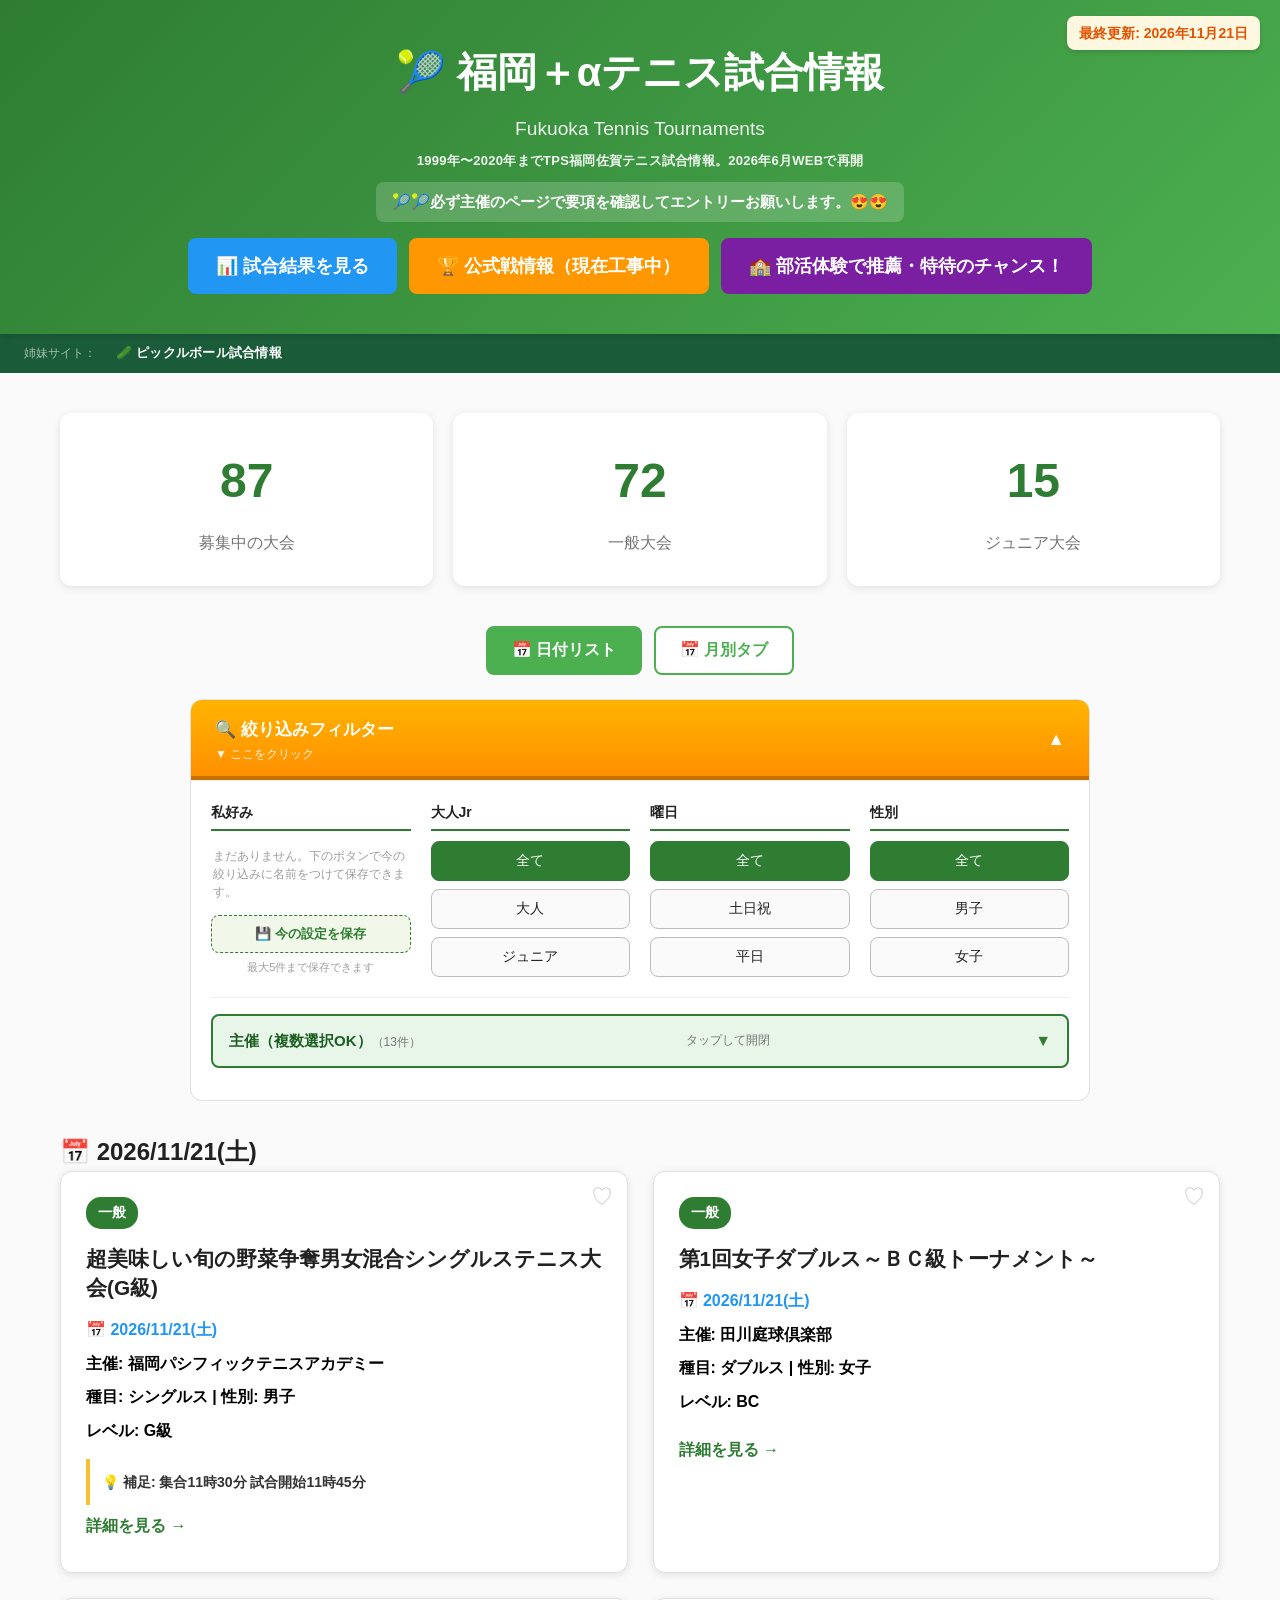
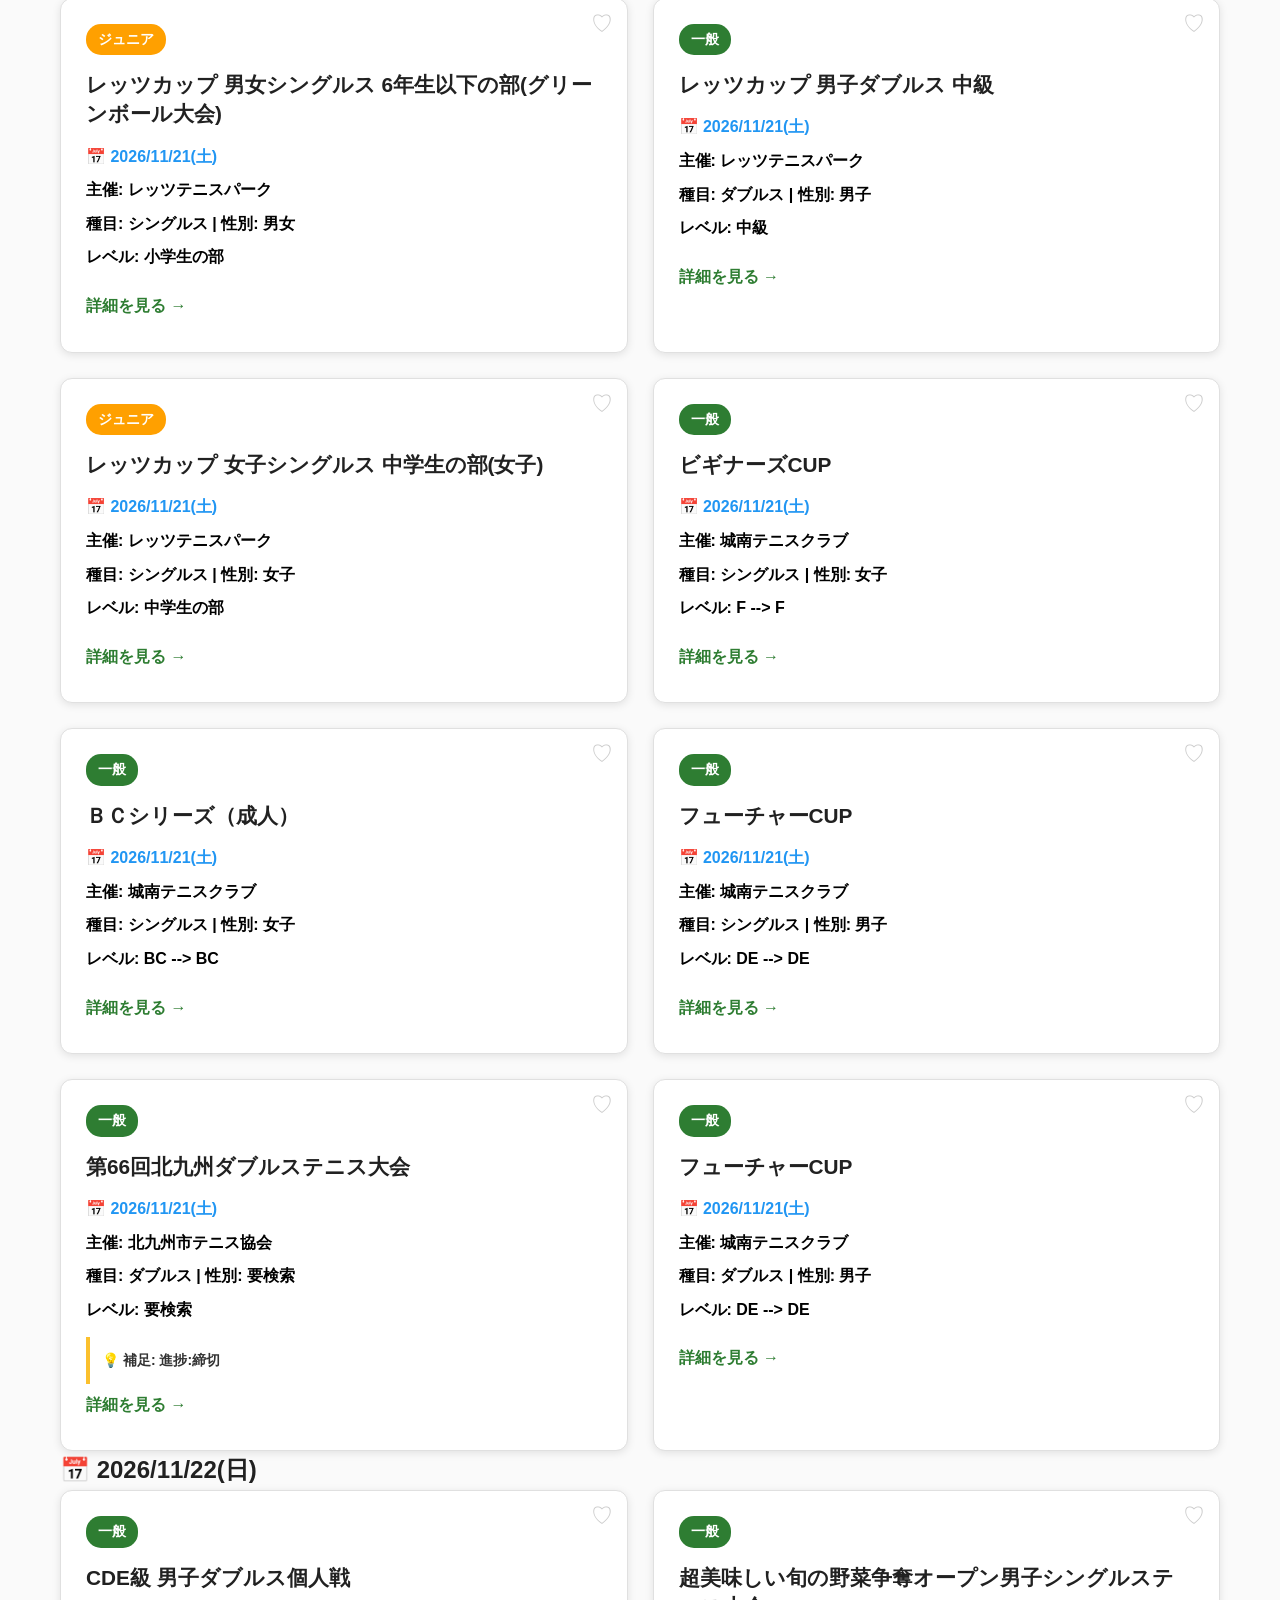
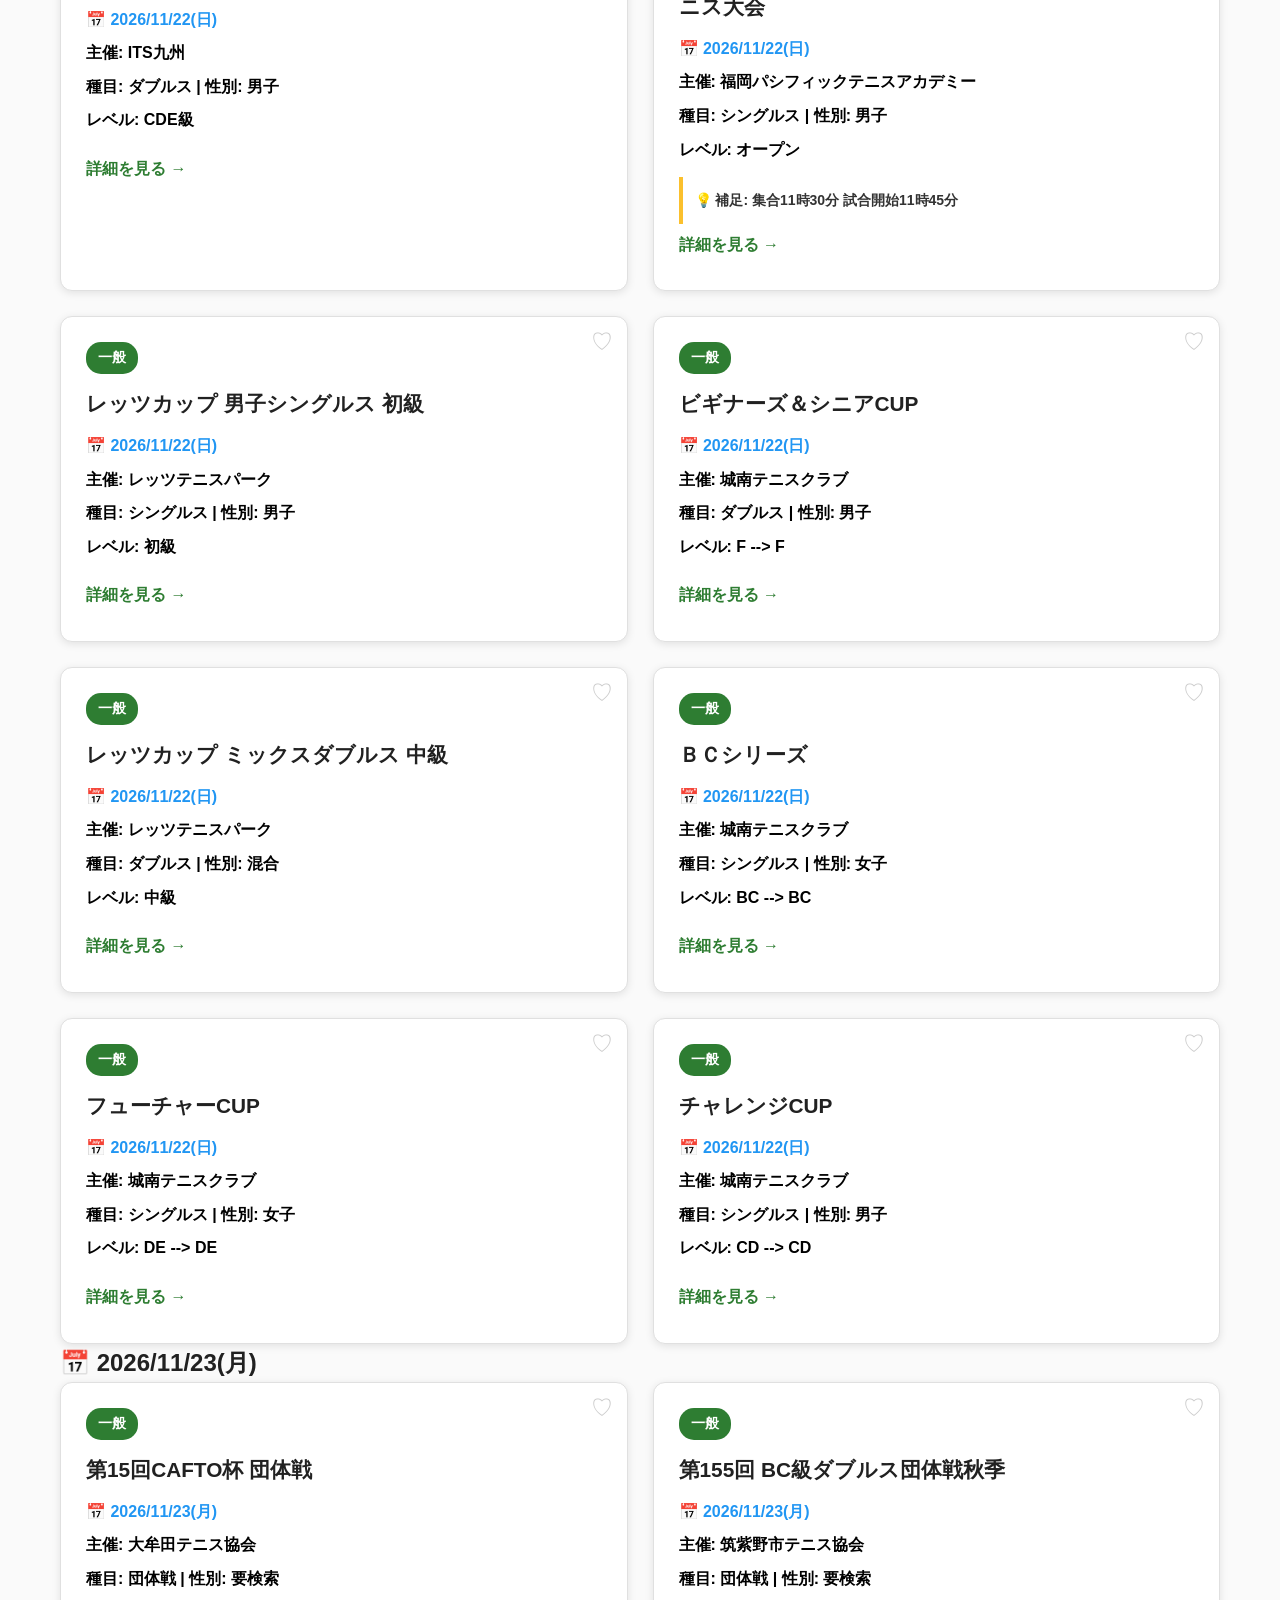
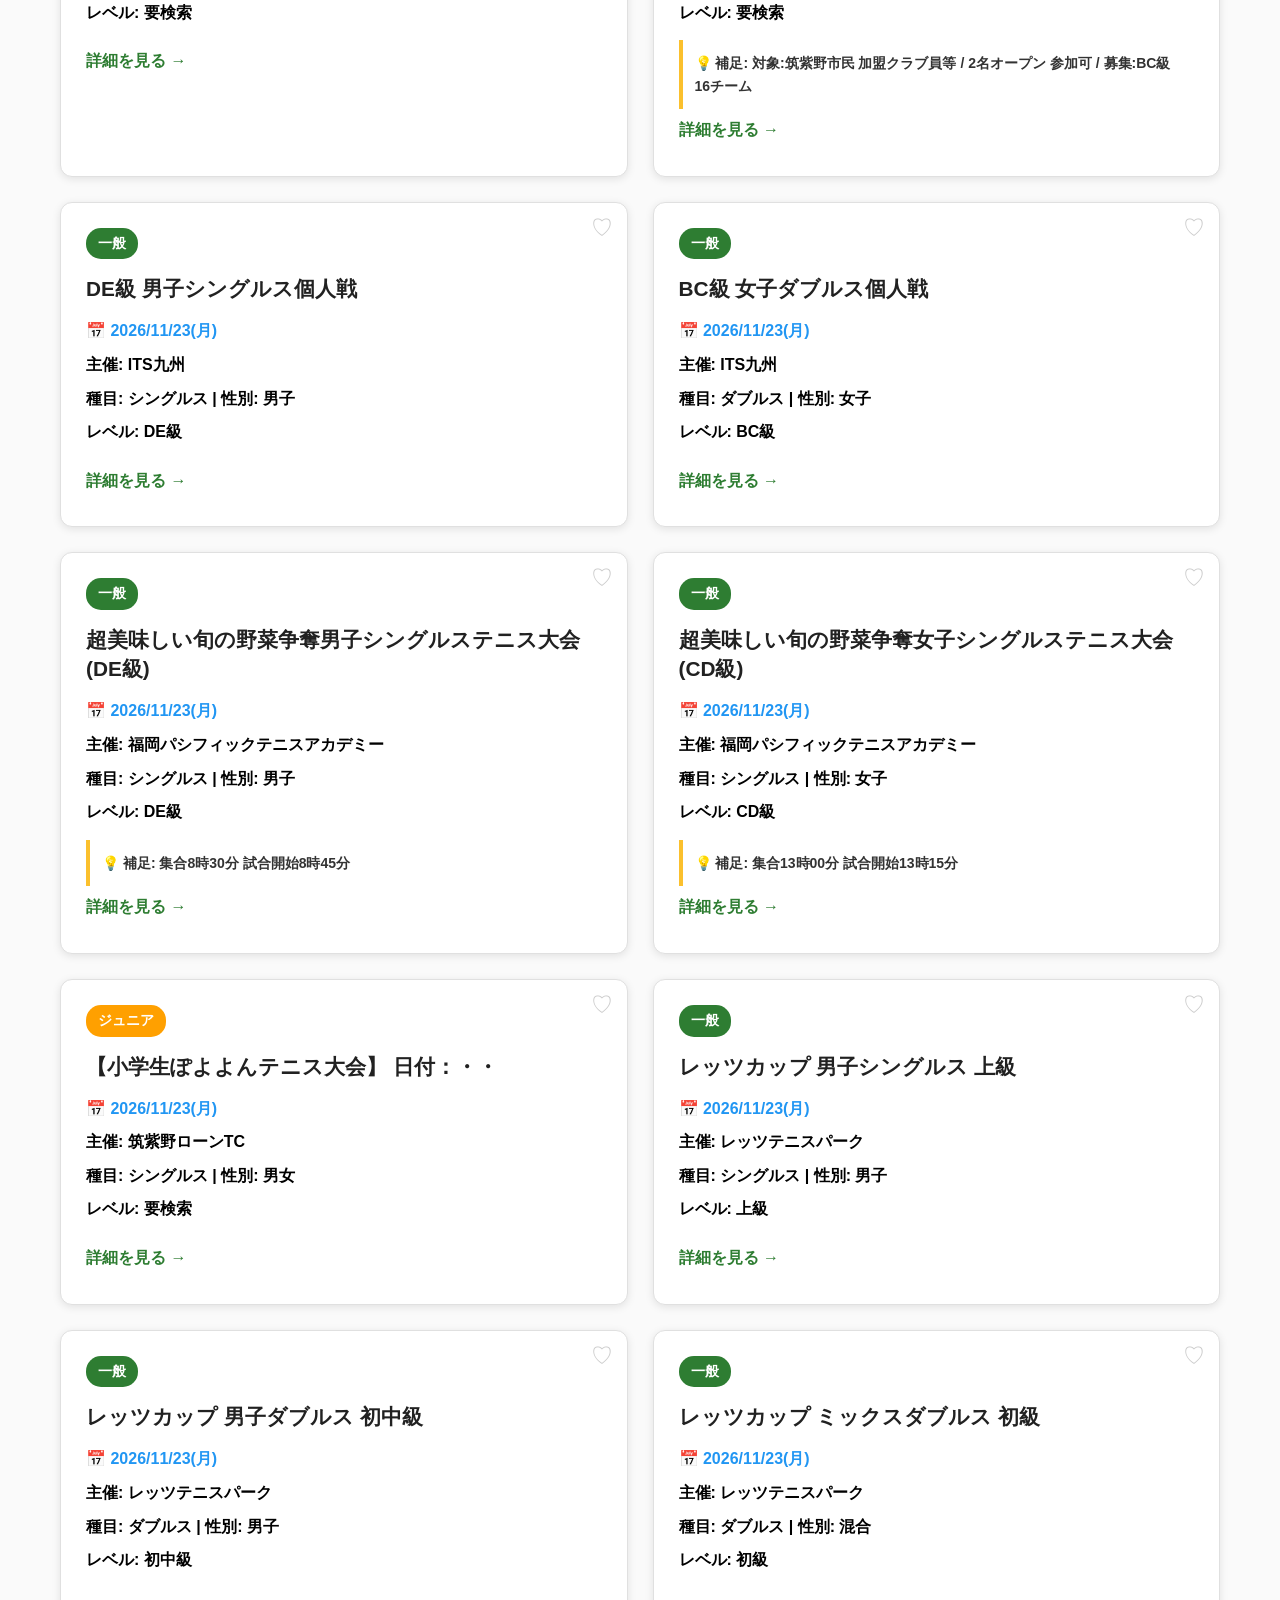
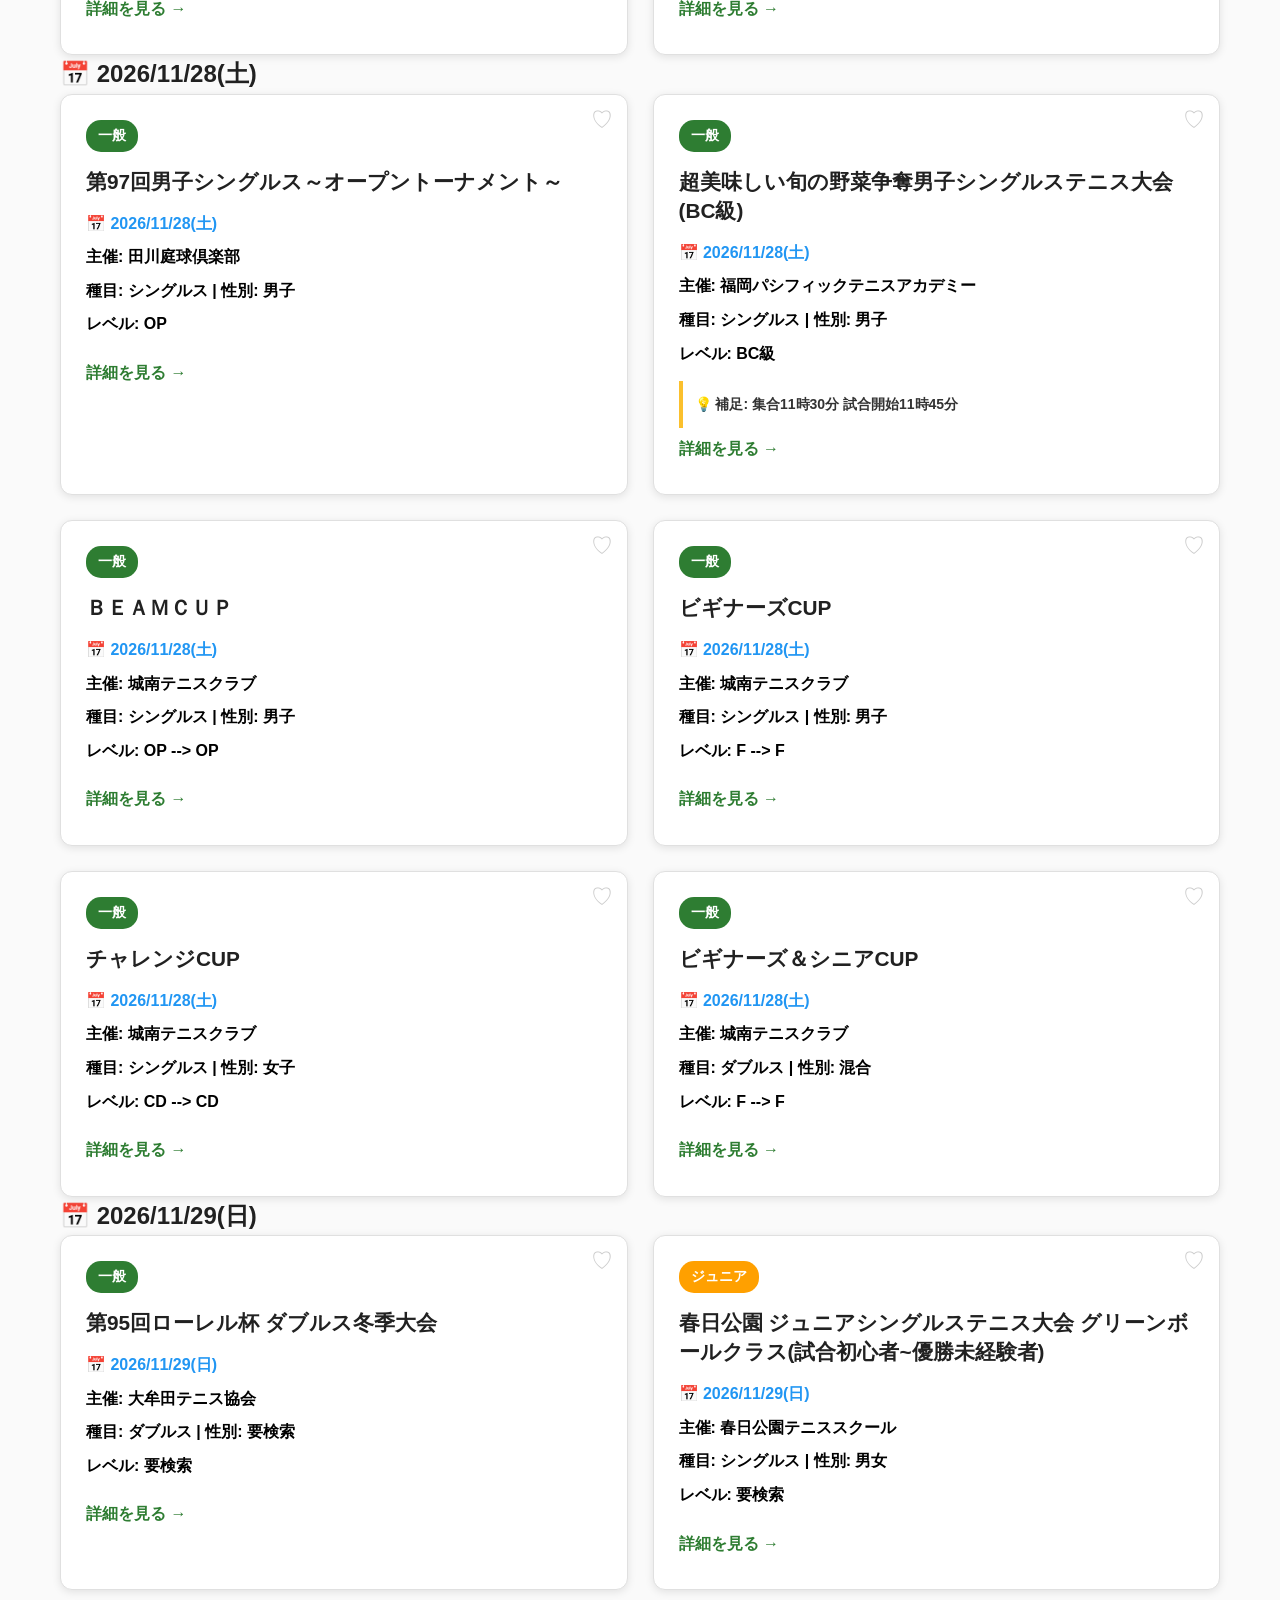
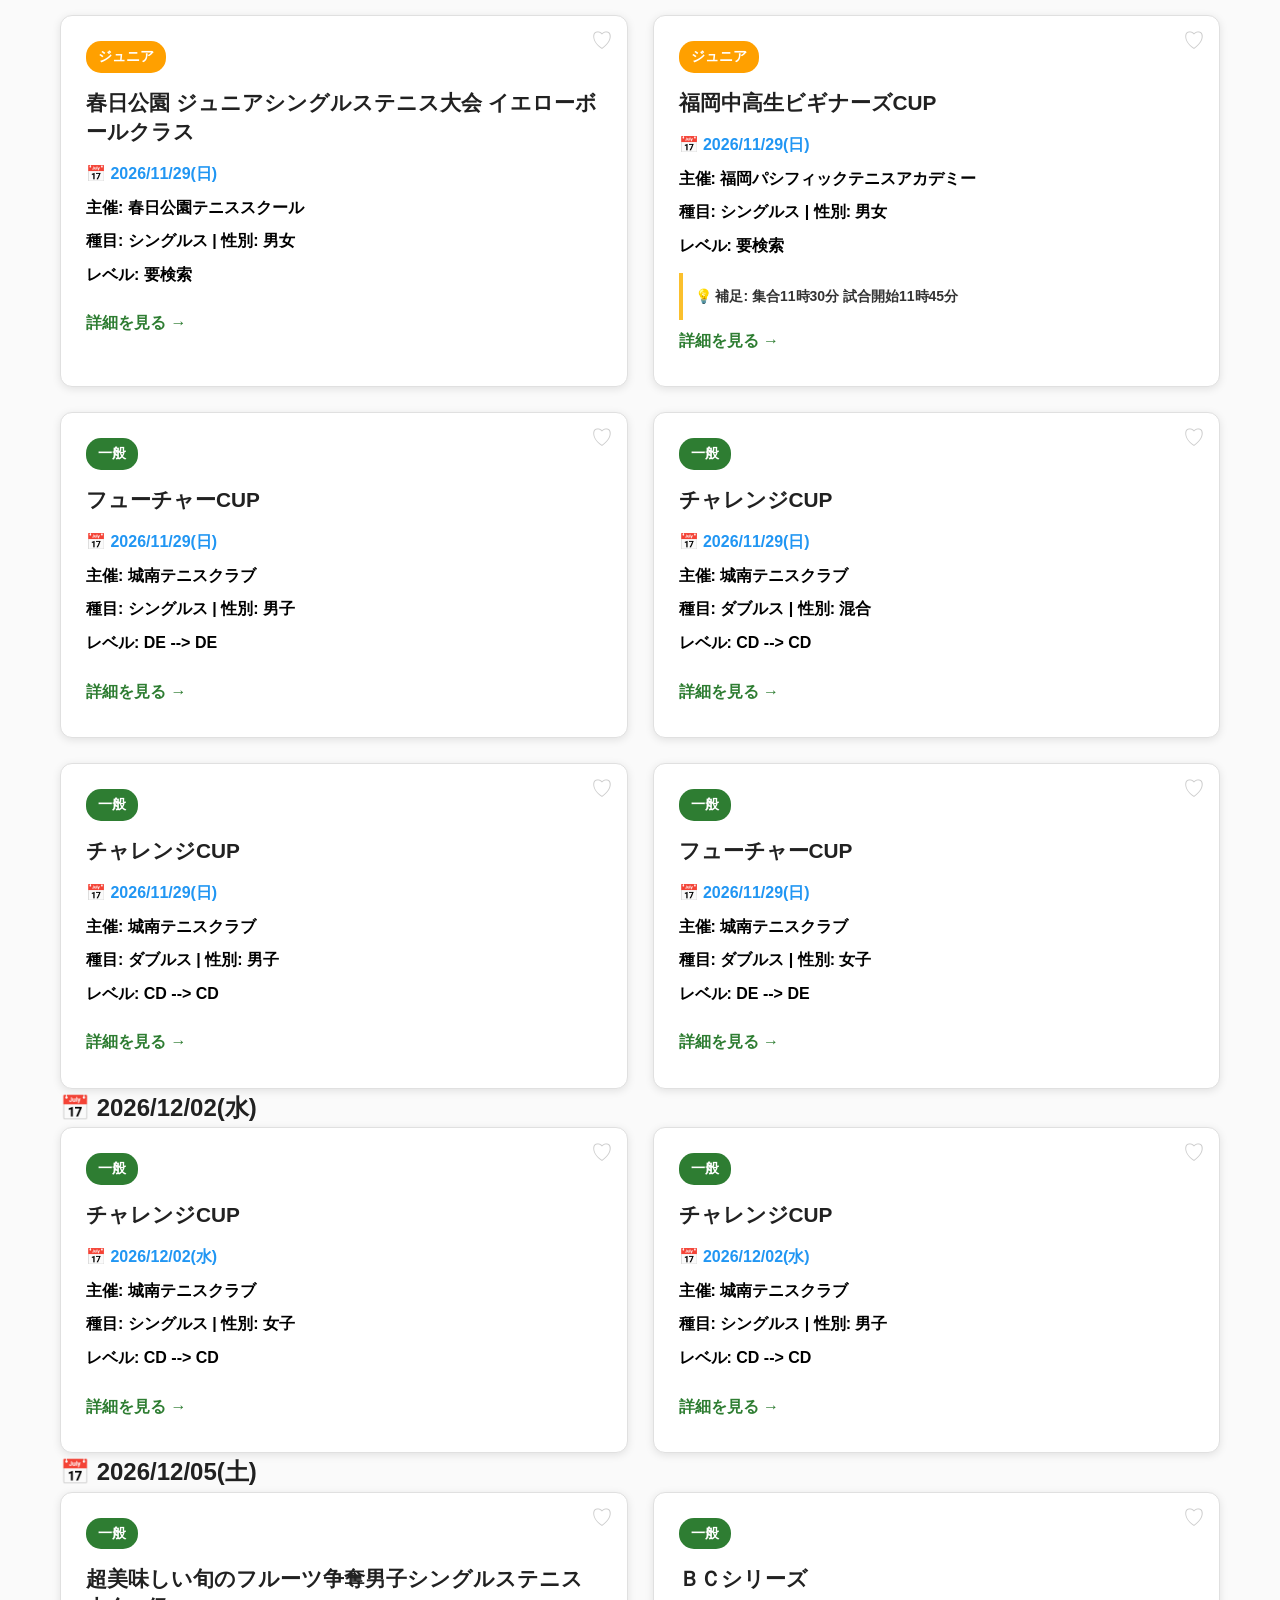
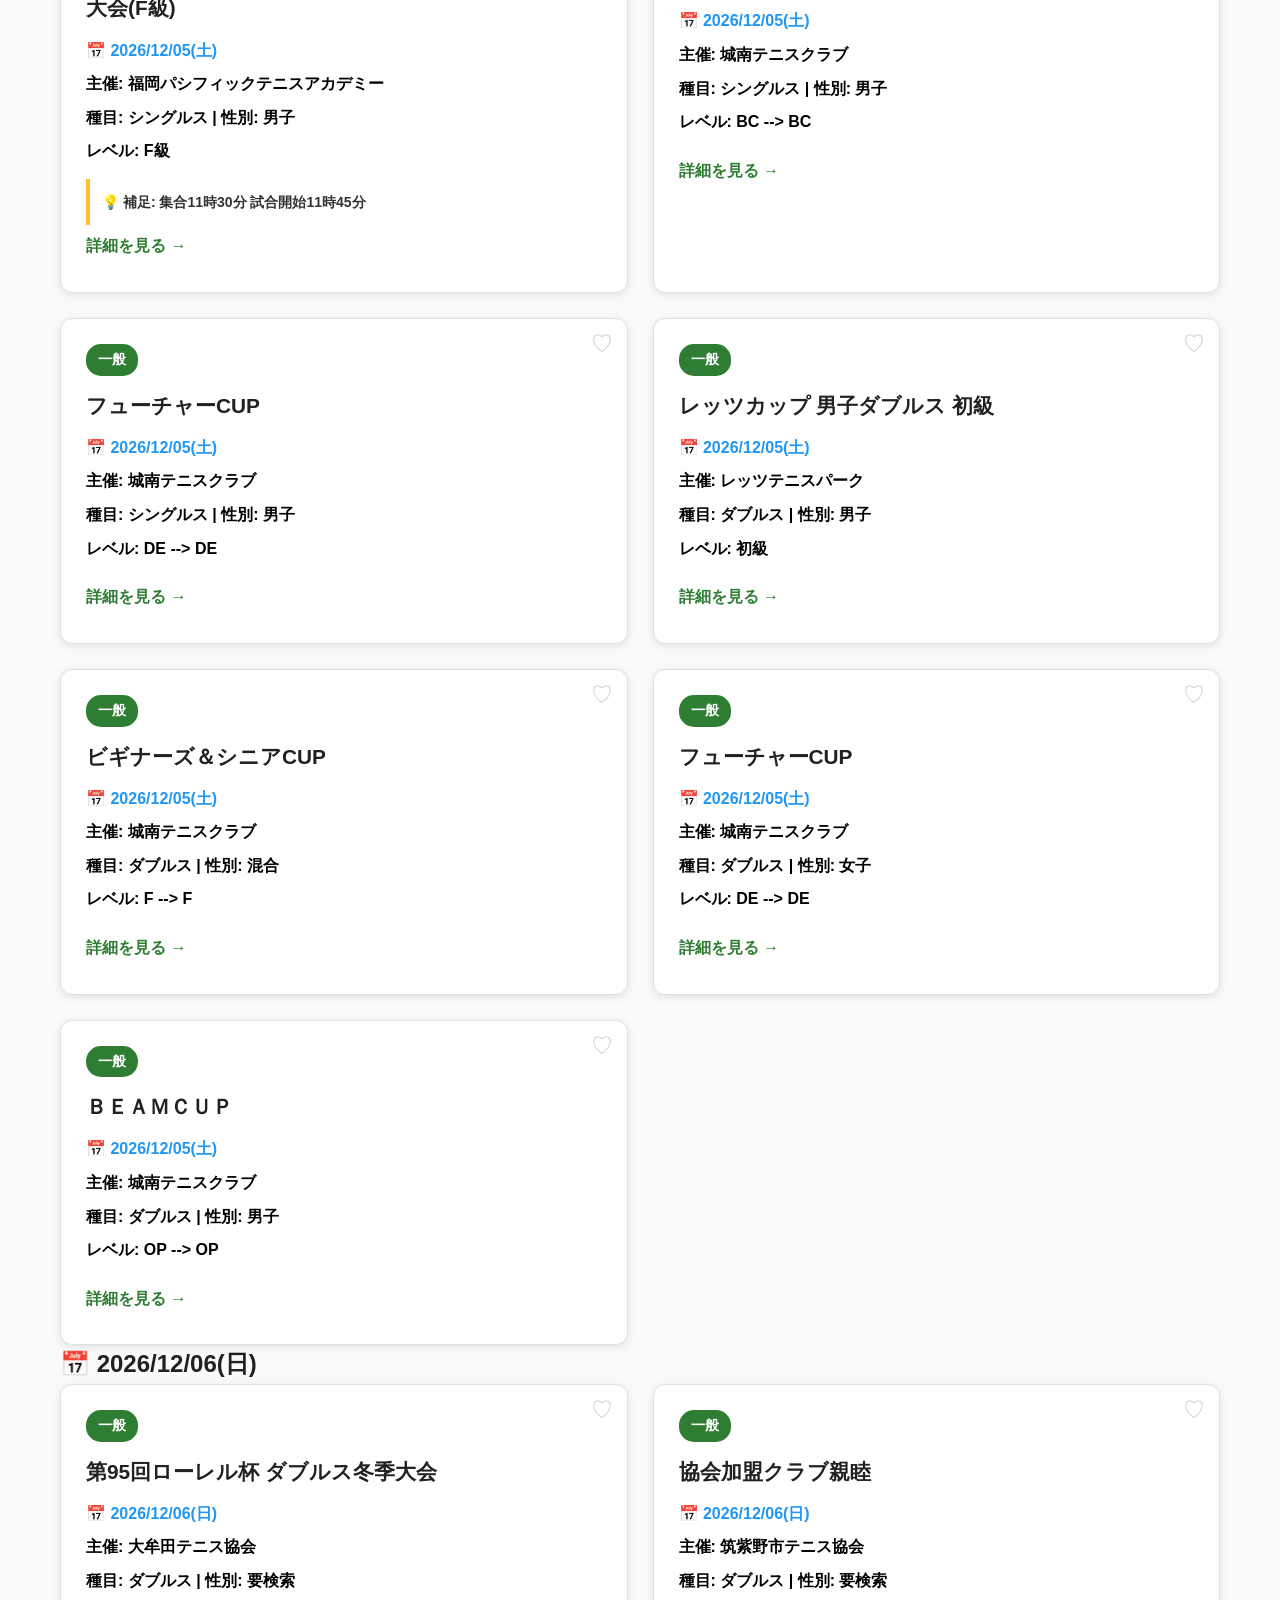
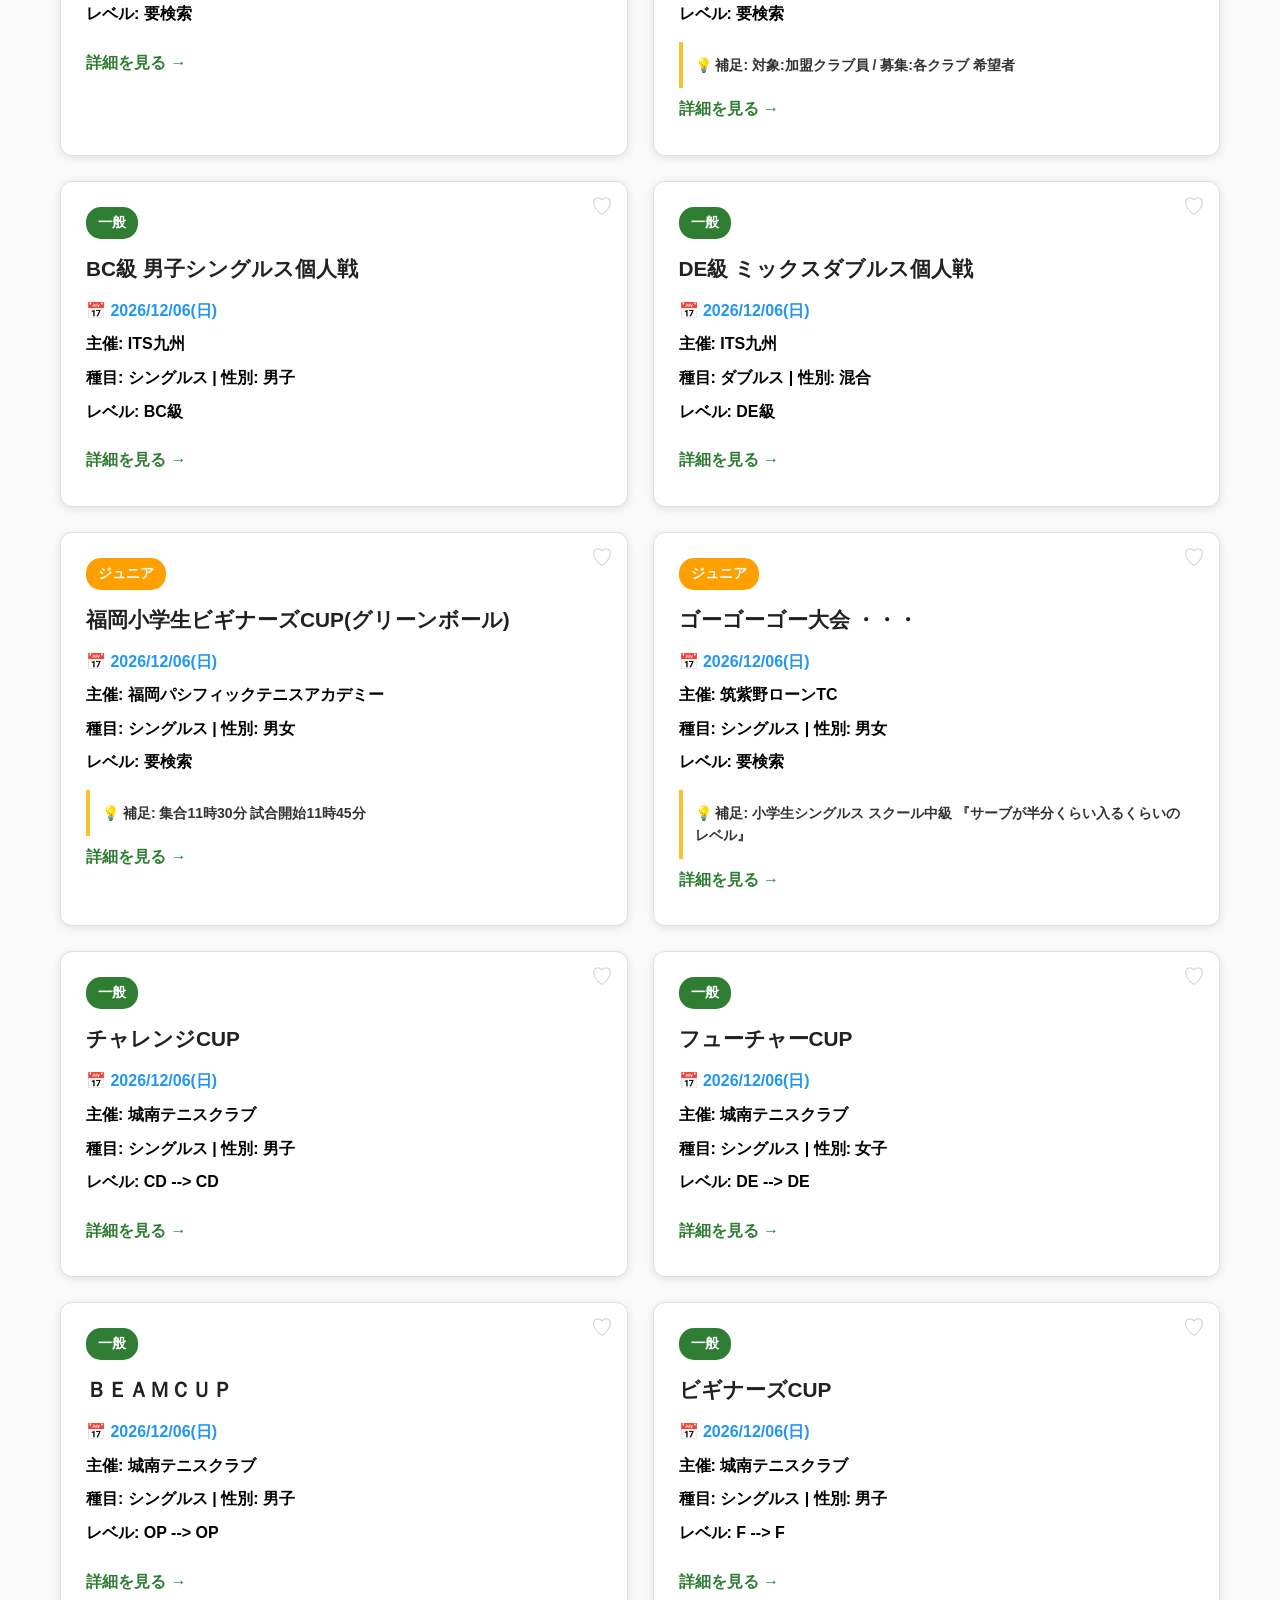
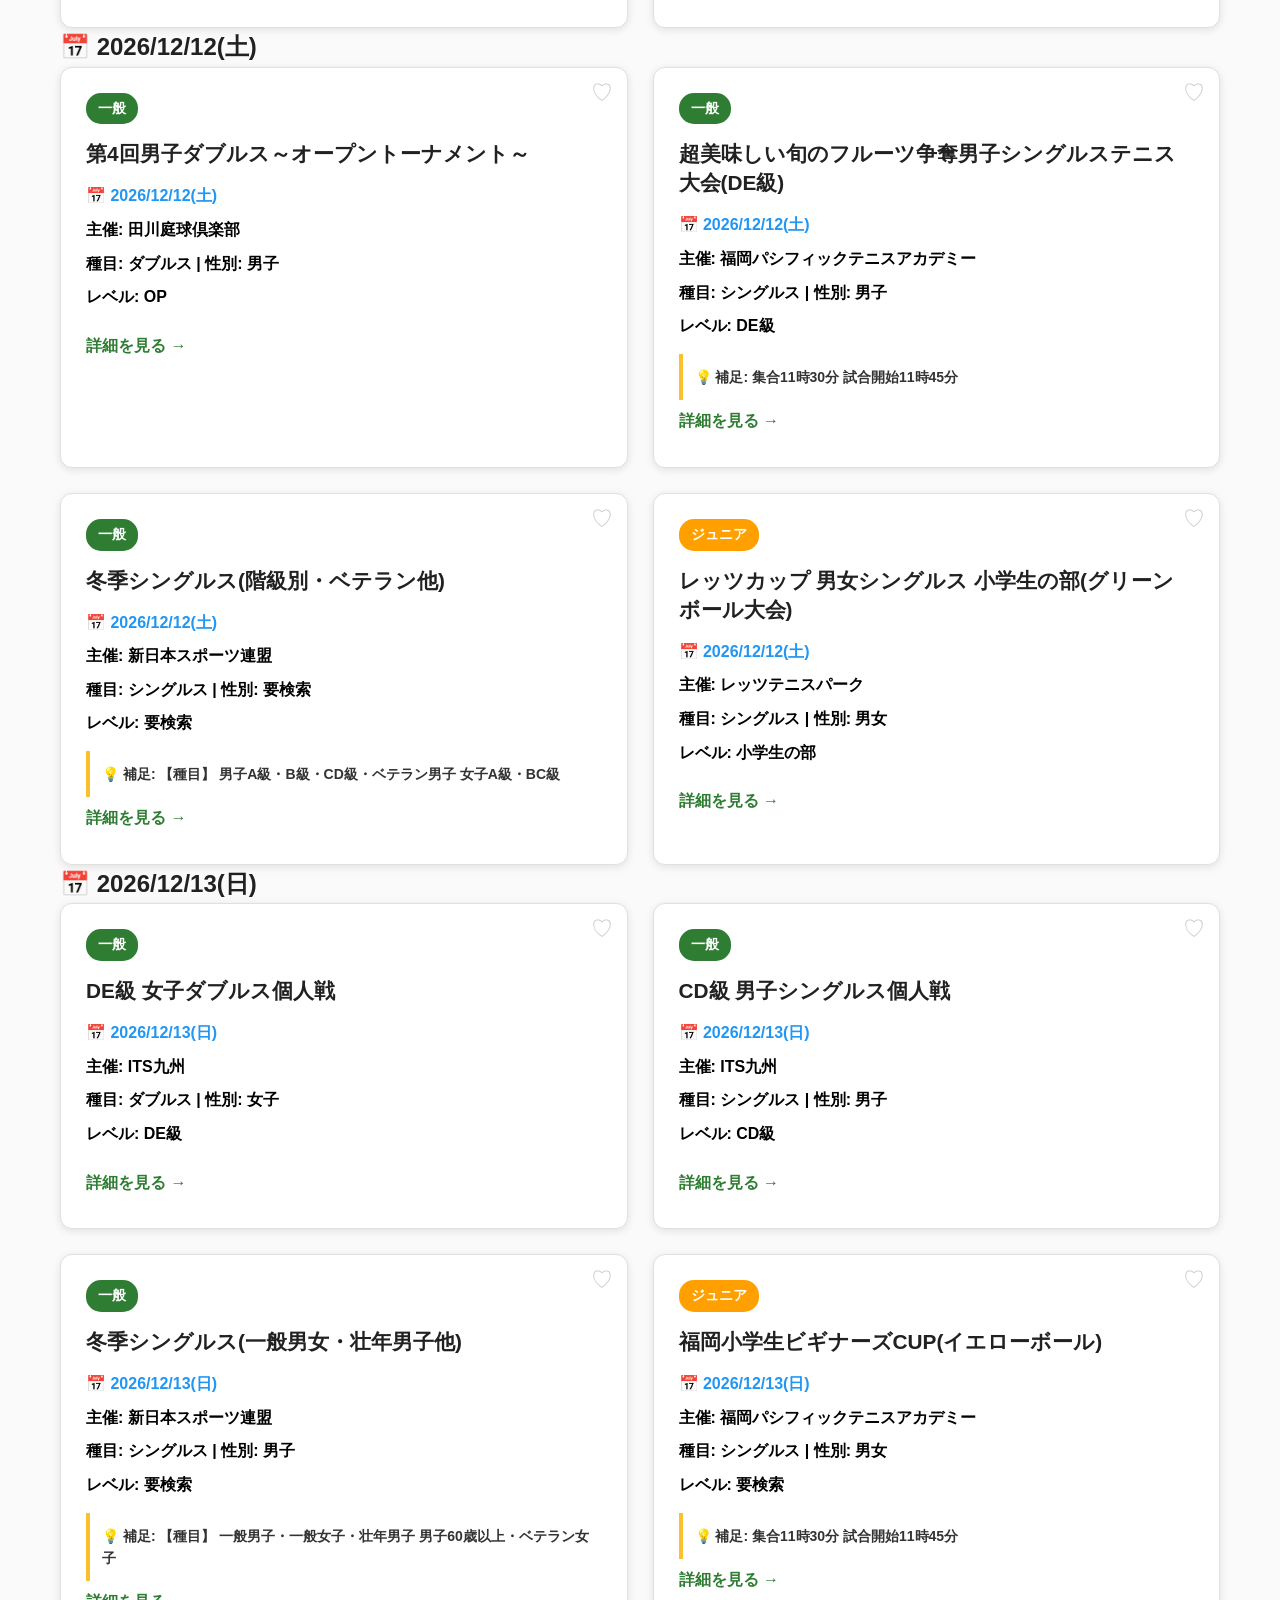
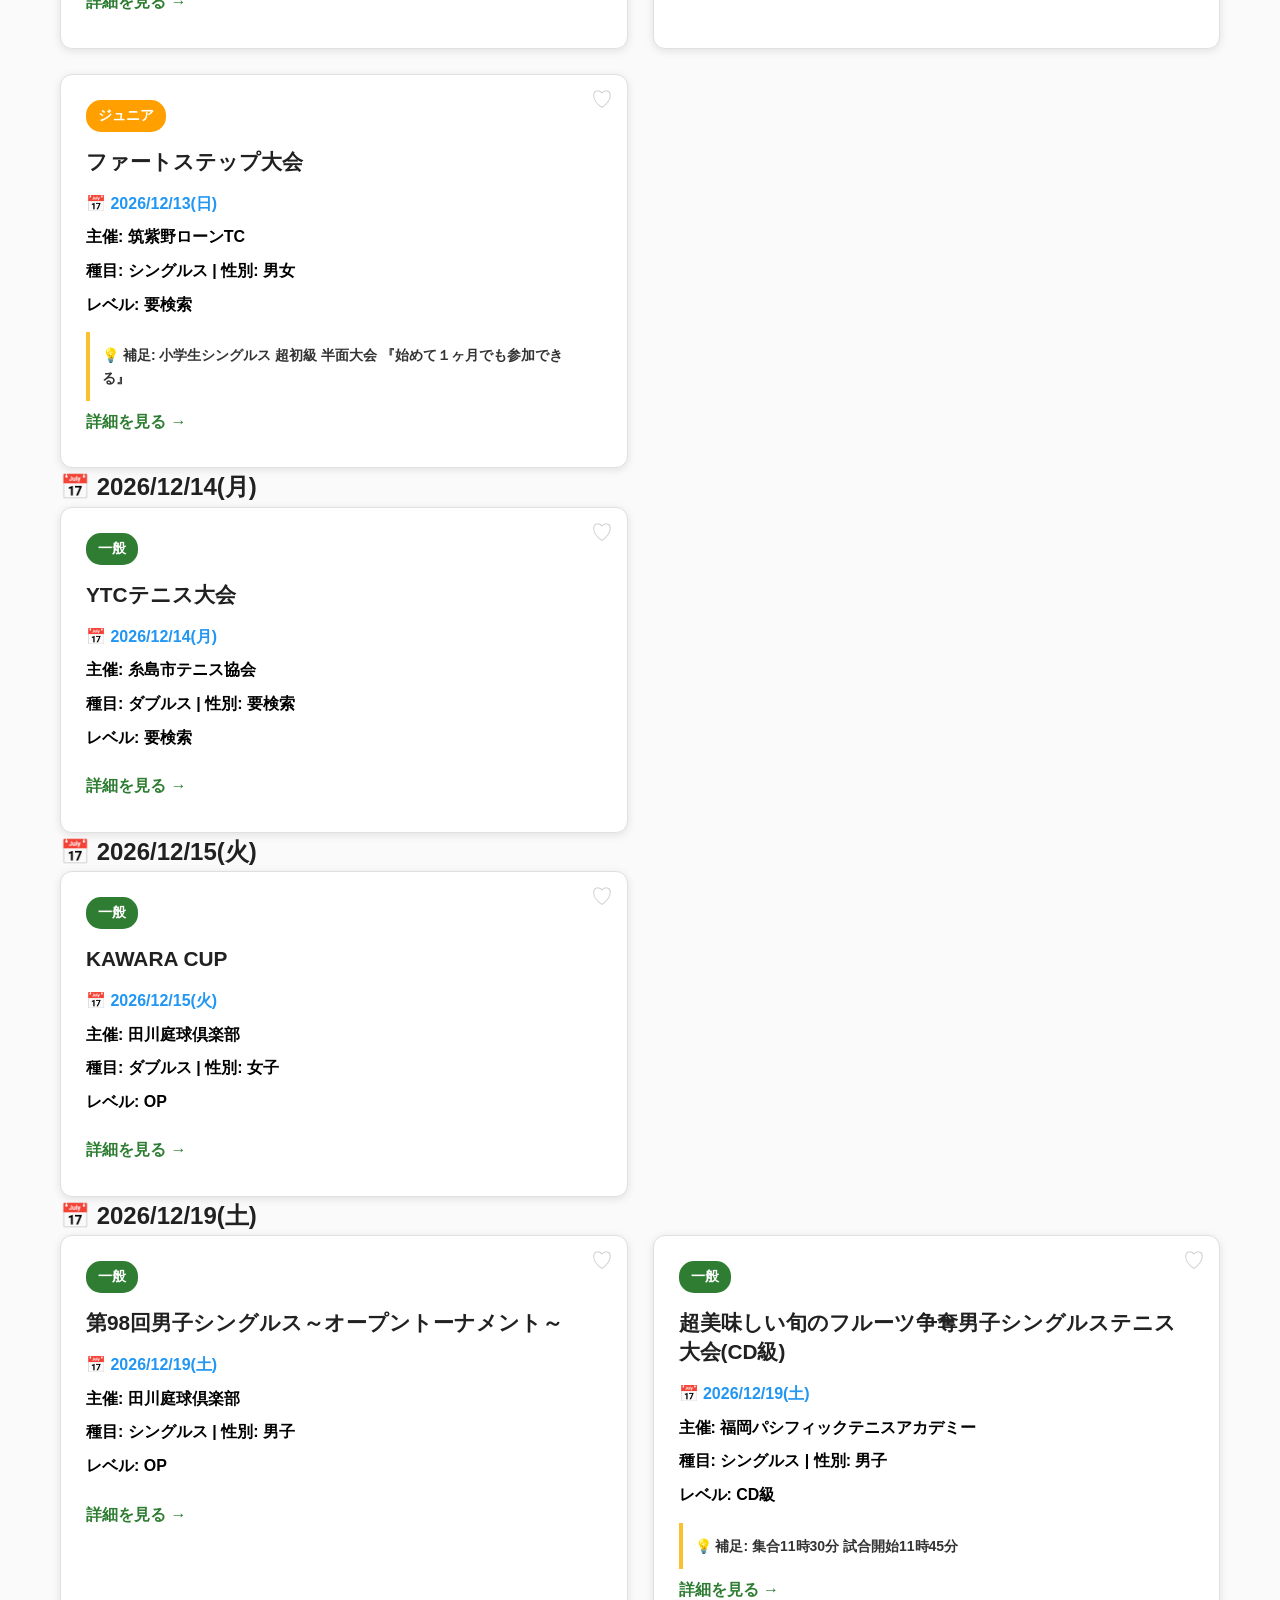
==== commit b74e6319: "update: 2026-11-21 09:34" ====
--- a/docs/index.html
+++ b/docs/index.html
@@ -174,7 +174,7 @@
 <body>
     <header class="header">
         <div class="container">
-            <div class="update-badge">最終更新: 2026年11月18日</div>
+            <div class="update-badge">最終更新: 2026年11月21日</div>
             <h1 class="site-title">🎾 福岡＋αテニス試合情報</h1>
             <p class="site-subtitle">Fukuoka Tennis Tournaments</p>
             <p class="site-history">1999年〜2020年までTPS福岡佐賀テニス試合情報。2026年6月WEBで再開</p>
@@ -193,8 +193,8 @@
     <main class="main">
         <div class="container">
             <section class="stats">
-                <div class="stat-card"><div class="stat-number">82</div><div class="stat-label">募集中の大会</div></div>
-                <div class="stat-card"><div class="stat-number">67</div><div class="stat-label">一般大会</div></div>
+                <div class="stat-card"><div class="stat-number">87</div><div class="stat-label">募集中の大会</div></div>
+                <div class="stat-card"><div class="stat-number">72</div><div class="stat-label">一般大会</div></div>
                 <div class="stat-card"><div class="stat-number">15</div><div class="stat-label">ジュニア大会</div></div>
             </section>
             <div class="view-toggle">
@@ -276,65 +276,6 @@
             </div>
             <section class="events" id="date-view">
                 <div class="date-section">
-                    <h2 class="date-title">📅 2026/11/18(水)</h2>
-                    <div class="event-grid">
-                        <div class="event-card" data-category="一般" data-daytype="weekday" data-gender="female" data-org="jonan" data-favid="auto_城南テニス_20261118_024">
-                            <button class="fav-btn" data-favid="auto_城南テニス_20261118_024" aria-label="お気に入り" onclick="toggleFav(this)">♡</button>
-                            <div class="card-header">
-                                <span class="category-badge general">一般</span>
-                            </div>
-                            <h3 class="event-title">フューチャーCUP</h3>
-                            <div style="margin: 8px 0; font-size: 16px; font-weight: 700; color: #2196F3;">
-                                📅 2026/11/18(水)
-                            </div>
-                            <div class="event-details">
-                                <p><strong>主催:</strong> 城南テニスクラブ</p>
-                                <p><strong>種目:</strong> シングルス | <strong>性別:</strong> 女子</p>
-                                <p><strong>レベル:</strong> DE										
-									 -->
-																					DE</p>
-                            </div>
-                            <a href="https://jonantennis.net/convention/" class="detail-link" target="_blank" rel="noopener">詳細を見る →</a>
-                        </div>
-                        <div class="event-card" data-category="一般" data-daytype="weekday" data-gender="male" data-org="jonan" data-favid="auto_城南テニス_20261118_044">
-                            <button class="fav-btn" data-favid="auto_城南テニス_20261118_044" aria-label="お気に入り" onclick="toggleFav(this)">♡</button>
-                            <div class="card-header">
-                                <span class="category-badge general">一般</span>
-                            </div>
-                            <h3 class="event-title">ＢＣシリーズ</h3>
-                            <div style="margin: 8px 0; font-size: 16px; font-weight: 700; color: #2196F3;">
-                                📅 2026/11/18(水)
-                            </div>
-                            <div class="event-details">
-                                <p><strong>主催:</strong> 城南テニスクラブ</p>
-                                <p><strong>種目:</strong> シングルス | <strong>性別:</strong> 男子</p>
-                                <p><strong>レベル:</strong> BC										
-									 -->
-																					BC</p>
-                            </div>
-                            <a href="https://jonantennis.net/convention/" class="detail-link" target="_blank" rel="noopener">詳細を見る →</a>
-                        </div>
-                        <div class="event-card" data-category="一般" data-daytype="weekday" data-gender="male" data-org="jonan" data-favid="auto_城南テニス_20261118_043">
-                            <button class="fav-btn" data-favid="auto_城南テニス_20261118_043" aria-label="お気に入り" onclick="toggleFav(this)">♡</button>
-                            <div class="card-header">
-                                <span class="category-badge general">一般</span>
-                            </div>
-                            <h3 class="event-title">フューチャーCUP</h3>
-                            <div style="margin: 8px 0; font-size: 16px; font-weight: 700; color: #2196F3;">
-                                📅 2026/11/18(水)
-                            </div>
-                            <div class="event-details">
-                                <p><strong>主催:</strong> 城南テニスクラブ</p>
-                                <p><strong>種目:</strong> シングルス | <strong>性別:</strong> 男子</p>
-                                <p><strong>レベル:</strong> DE										
-									 -->
-																					DE</p>
-                            </div>
-                            <a href="https://jonantennis.net/convention/" class="detail-link" target="_blank" rel="noopener">詳細を見る →</a>
-                        </div>
-                    </div>
-                </div>
-                <div class="date-section">
                     <h2 class="date-title">📅 2026/11/21(土)</h2>
                     <div class="event-grid">
                         <div class="event-card" data-category="一般" data-daytype="holiday" data-gender="male" data-org="pacific" data-favid="auto_福岡パシフ_20261121_023">
@@ -1202,6 +1143,60 @@
                             </div>
                             <a href="https://lets-tennis-park.jp/matchi-information/" class="detail-link" target="_blank" rel="noopener">詳細を見る →</a>
                         </div>
+                        <div class="event-card" data-category="一般" data-daytype="holiday" data-gender="male female" data-org="jonan" data-favid="auto_城南テニス_20261205_027">
+                            <button class="fav-btn" data-favid="auto_城南テニス_20261205_027" aria-label="お気に入り" onclick="toggleFav(this)">♡</button>
+                            <div class="card-header">
+                                <span class="category-badge general">一般</span>
+                            </div>
+                            <h3 class="event-title">ビギナーズ＆シニアCUP</h3>
+                            <div style="margin: 8px 0; font-size: 16px; font-weight: 700; color: #2196F3;">
+                                📅 2026/12/05(土)
+                            </div>
+                            <div class="event-details">
+                                <p><strong>主催:</strong> 城南テニスクラブ</p>
+                                <p><strong>種目:</strong> ダブルス | <strong>性別:</strong> 混合</p>
+                                <p><strong>レベル:</strong> F										
+									 -->
+																					F</p>
+                            </div>
+                            <a href="https://jonantennis.net/convention/" class="detail-link" target="_blank" rel="noopener">詳細を見る →</a>
+                        </div>
+                        <div class="event-card" data-category="一般" data-daytype="holiday" data-gender="female" data-org="jonan" data-favid="auto_城南テニス_20261205_025">
+                            <button class="fav-btn" data-favid="auto_城南テニス_20261205_025" aria-label="お気に入り" onclick="toggleFav(this)">♡</button>
+                            <div class="card-header">
+                                <span class="category-badge general">一般</span>
+                            </div>
+                            <h3 class="event-title">フューチャーCUP</h3>
+                            <div style="margin: 8px 0; font-size: 16px; font-weight: 700; color: #2196F3;">
+                                📅 2026/12/05(土)
+                            </div>
+                            <div class="event-details">
+                                <p><strong>主催:</strong> 城南テニスクラブ</p>
+                                <p><strong>種目:</strong> ダブルス | <strong>性別:</strong> 女子</p>
+                                <p><strong>レベル:</strong> DE										
+									 -->
+																					DE</p>
+                            </div>
+                            <a href="https://jonantennis.net/convention/" class="detail-link" target="_blank" rel="noopener">詳細を見る →</a>
+                        </div>
+                        <div class="event-card" data-category="一般" data-daytype="holiday" data-gender="male" data-org="jonan" data-favid="auto_城南テニス_20261205_026">
+                            <button class="fav-btn" data-favid="auto_城南テニス_20261205_026" aria-label="お気に入り" onclick="toggleFav(this)">♡</button>
+                            <div class="card-header">
+                                <span class="category-badge general">一般</span>
+                            </div>
+                            <h3 class="event-title">ＢＥＡＭＣＵＰ</h3>
+                            <div style="margin: 8px 0; font-size: 16px; font-weight: 700; color: #2196F3;">
+                                📅 2026/12/05(土)
+                            </div>
+                            <div class="event-details">
+                                <p><strong>主催:</strong> 城南テニスクラブ</p>
+                                <p><strong>種目:</strong> ダブルス | <strong>性別:</strong> 男子</p>
+                                <p><strong>レベル:</strong> OP										
+									 -->
+																					OP</p>
+                            </div>
+                            <a href="https://jonantennis.net/convention/" class="detail-link" target="_blank" rel="noopener">詳細を見る →</a>
+                        </div>
                     </div>
                 </div>
                 <div class="date-section">
@@ -1312,6 +1307,78 @@
                             </div>
                             <a href="https://chikushinotennis.web.fc2.com/inter.html" class="detail-link" target="_blank" rel="noopener">詳細を見る →</a>
                         </div>
+                        <div class="event-card" data-category="一般" data-daytype="holiday" data-gender="male" data-org="jonan" data-favid="auto_城南テニス_20261206_029">
+                            <button class="fav-btn" data-favid="auto_城南テニス_20261206_029" aria-label="お気に入り" onclick="toggleFav(this)">♡</button>
+                            <div class="card-header">
+                                <span class="category-badge general">一般</span>
+                            </div>
+                            <h3 class="event-title">チャレンジCUP</h3>
+                            <div style="margin: 8px 0; font-size: 16px; font-weight: 700; color: #2196F3;">
+                                📅 2026/12/06(日)
+                            </div>
+                            <div class="event-details">
+                                <p><strong>主催:</strong> 城南テニスクラブ</p>
+                                <p><strong>種目:</strong> シングルス | <strong>性別:</strong> 男子</p>
+                                <p><strong>レベル:</strong> CD										
+									 -->
+																					CD</p>
+                            </div>
+                            <a href="https://jonantennis.net/convention/" class="detail-link" target="_blank" rel="noopener">詳細を見る →</a>
+                        </div>
+                        <div class="event-card" data-category="一般" data-daytype="holiday" data-gender="female" data-org="jonan" data-favid="auto_城南テニス_20261206_030">
+                            <button class="fav-btn" data-favid="auto_城南テニス_20261206_030" aria-label="お気に入り" onclick="toggleFav(this)">♡</button>
+                            <div class="card-header">
+                                <span class="category-badge general">一般</span>
+                            </div>
+                            <h3 class="event-title">フューチャーCUP</h3>
+                            <div style="margin: 8px 0; font-size: 16px; font-weight: 700; color: #2196F3;">
+                                📅 2026/12/06(日)
+                            </div>
+                            <div class="event-details">
+                                <p><strong>主催:</strong> 城南テニスクラブ</p>
+                                <p><strong>種目:</strong> シングルス | <strong>性別:</strong> 女子</p>
+                                <p><strong>レベル:</strong> DE										
+									 -->
+																					DE</p>
+                            </div>
+                            <a href="https://jonantennis.net/convention/" class="detail-link" target="_blank" rel="noopener">詳細を見る →</a>
+                        </div>
+                        <div class="event-card" data-category="一般" data-daytype="holiday" data-gender="male" data-org="jonan" data-favid="auto_城南テニス_20261206_028">
+                            <button class="fav-btn" data-favid="auto_城南テニス_20261206_028" aria-label="お気に入り" onclick="toggleFav(this)">♡</button>
+                            <div class="card-header">
+                                <span class="category-badge general">一般</span>
+                            </div>
+                            <h3 class="event-title">ＢＥＡＭＣＵＰ</h3>
+                            <div style="margin: 8px 0; font-size: 16px; font-weight: 700; color: #2196F3;">
+                                📅 2026/12/06(日)
+                            </div>
+                            <div class="event-details">
+                                <p><strong>主催:</strong> 城南テニスクラブ</p>
+                                <p><strong>種目:</strong> シングルス | <strong>性別:</strong> 男子</p>
+                                <p><strong>レベル:</strong> OP										
+									 -->
+																					OP</p>
+                            </div>
+                            <a href="https://jonantennis.net/convention/" class="detail-link" target="_blank" rel="noopener">詳細を見る →</a>
+                        </div>
+                        <div class="event-card" data-category="一般" data-daytype="holiday" data-gender="male" data-org="jonan" data-favid="auto_城南テニス_20261206_031">
+                            <button class="fav-btn" data-favid="auto_城南テニス_20261206_031" aria-label="お気に入り" onclick="toggleFav(this)">♡</button>
+                            <div class="card-header">
+                                <span class="category-badge general">一般</span>
+                            </div>
+                            <h3 class="event-title">ビギナーズCUP</h3>
+                            <div style="margin: 8px 0; font-size: 16px; font-weight: 700; color: #2196F3;">
+                                📅 2026/12/06(日)
+                            </div>
+                            <div class="event-details">
+                                <p><strong>主催:</strong> 城南テニスクラブ</p>
+                                <p><strong>種目:</strong> シングルス | <strong>性別:</strong> 男子</p>
+                                <p><strong>レベル:</strong> F										
+									 -->
+																					F</p>
+                            </div>
+                            <a href="https://jonantennis.net/convention/" class="detail-link" target="_blank" rel="noopener">詳細を見る →</a>
+                        </div>
                     </div>
                 </div>
                 <div class="date-section">
@@ -1504,6 +1571,27 @@
                                 <p><strong>レベル:</strong> 要検索</p>
                             </div>
                             <a href="https://itosima-tennis.com/" class="detail-link" target="_blank" rel="noopener">詳細を見る →</a>
+                        </div>
+                    </div>
+                </div>
+                <div class="date-section">
+                    <h2 class="date-title">📅 2026/12/15(火)</h2>
+                    <div class="event-grid">
+                        <div class="event-card" data-category="一般" data-daytype="weekday" data-gender="female" data-org="auto1" data-favid="auto_田川庭球倶_20261215_005">
+                            <button class="fav-btn" data-favid="auto_田川庭球倶_20261215_005" aria-label="お気に入り" onclick="toggleFav(this)">♡</button>
+                            <div class="card-header">
+                                <span class="category-badge general">一般</span>
+                            </div>
+                            <h3 class="event-title">KAWARA CUP</h3>
+                            <div style="margin: 8px 0; font-size: 16px; font-weight: 700; color: #2196F3;">
+                                📅 2026/12/15(火)
+                            </div>
+                            <div class="event-details">
+                                <p><strong>主催:</strong> 田川庭球倶楽部</p>
+                                <p><strong>種目:</strong> ダブルス | <strong>性別:</strong> 女子</p>
+                                <p><strong>レベル:</strong> OP</p>
+                            </div>
+                            <a href="https://tagawatc.com/events/event/kawara-cup" class="detail-link" target="_blank" rel="noopener">詳細を見る →</a>
                         </div>
                     </div>
                 </div>
@@ -1806,60 +1894,6 @@
             <section class="month-section active" id="month-2026年11月">
                 <h2 class="date-title">📅 2026年11月の大会一覧</h2>
                 <div class="event-grid">
-                        <div class="event-card" data-category="一般" data-daytype="weekday" data-gender="female" data-org="jonan" data-favid="auto_城南テニス_20261118_024">
-                            <button class="fav-btn" data-favid="auto_城南テニス_20261118_024" aria-label="お気に入り" onclick="toggleFav(this)">♡</button>
-                            <div class="card-header">
-                                <span class="category-badge general">一般</span>
-                            </div>
-                            <h3 class="event-title">フューチャーCUP</h3>
-                            <div style="margin: 8px 0; font-size: 16px; font-weight: 700; color: #2196F3;">
-                                📅 2026/11/18(水)
-                            </div>
-                            <div class="event-details">
-                                <p><strong>主催:</strong> 城南テニスクラブ</p>
-                                <p><strong>種目:</strong> シングルス | <strong>性別:</strong> 女子</p>
-                                <p><strong>レベル:</strong> DE										
-									 -->
-																					DE</p>
-                            </div>
-                            <a href="https://jonantennis.net/convention/" class="detail-link" target="_blank" rel="noopener">詳細を見る →</a>
-                        </div>
-                        <div class="event-card" data-category="一般" data-daytype="weekday" data-gender="male" data-org="jonan" data-favid="auto_城南テニス_20261118_044">
-                            <button class="fav-btn" data-favid="auto_城南テニス_20261118_044" aria-label="お気に入り" onclick="toggleFav(this)">♡</button>
-                            <div class="card-header">
-                                <span class="category-badge general">一般</span>
-                            </div>
-                            <h3 class="event-title">ＢＣシリーズ</h3>
-                            <div style="margin: 8px 0; font-size: 16px; font-weight: 700; color: #2196F3;">
-                                📅 2026/11/18(水)
-                            </div>
-                            <div class="event-details">
-                                <p><strong>主催:</strong> 城南テニスクラブ</p>
-                                <p><strong>種目:</strong> シングルス | <strong>性別:</strong> 男子</p>
-                                <p><strong>レベル:</strong> BC										
-									 -->
-																					BC</p>
-                            </div>
-                            <a href="https://jonantennis.net/convention/" class="detail-link" target="_blank" rel="noopener">詳細を見る →</a>
-                        </div>
-                        <div class="event-card" data-category="一般" data-daytype="weekday" data-gender="male" data-org="jonan" data-favid="auto_城南テニス_20261118_043">
-                            <button class="fav-btn" data-favid="auto_城南テニス_20261118_043" aria-label="お気に入り" onclick="toggleFav(this)">♡</button>
-                            <div class="card-header">
-                                <span class="category-badge general">一般</span>
-                            </div>
-                            <h3 class="event-title">フューチャーCUP</h3>
-                            <div style="margin: 8px 0; font-size: 16px; font-weight: 700; color: #2196F3;">
-                                📅 2026/11/18(水)
-                            </div>
-                            <div class="event-details">
-                                <p><strong>主催:</strong> 城南テニスクラブ</p>
-                                <p><strong>種目:</strong> シングルス | <strong>性別:</strong> 男子</p>
-                                <p><strong>レベル:</strong> DE										
-									 -->
-																					DE</p>
-                            </div>
-                            <a href="https://jonantennis.net/convention/" class="detail-link" target="_blank" rel="noopener">詳細を見る →</a>
-                        </div>
                         <div class="event-card" data-category="一般" data-daytype="holiday" data-gender="male" data-org="pacific" data-favid="auto_福岡パシフ_20261121_023">
                             <button class="fav-btn" data-favid="auto_福岡パシフ_20261121_023" aria-label="お気に入り" onclick="toggleFav(this)">♡</button>
                             <div class="card-header">
@@ -2700,6 +2734,60 @@
                             </div>
                             <a href="https://lets-tennis-park.jp/matchi-information/" class="detail-link" target="_blank" rel="noopener">詳細を見る →</a>
                         </div>
+                        <div class="event-card" data-category="一般" data-daytype="holiday" data-gender="male female" data-org="jonan" data-favid="auto_城南テニス_20261205_027">
+                            <button class="fav-btn" data-favid="auto_城南テニス_20261205_027" aria-label="お気に入り" onclick="toggleFav(this)">♡</button>
+                            <div class="card-header">
+                                <span class="category-badge general">一般</span>
+                            </div>
+                            <h3 class="event-title">ビギナーズ＆シニアCUP</h3>
+                            <div style="margin: 8px 0; font-size: 16px; font-weight: 700; color: #2196F3;">
+                                📅 2026/12/05(土)
+                            </div>
+                            <div class="event-details">
+                                <p><strong>主催:</strong> 城南テニスクラブ</p>
+                                <p><strong>種目:</strong> ダブルス | <strong>性別:</strong> 混合</p>
+                                <p><strong>レベル:</strong> F										
+									 -->
+																					F</p>
+                            </div>
+                            <a href="https://jonantennis.net/convention/" class="detail-link" target="_blank" rel="noopener">詳細を見る →</a>
+                        </div>
+                        <div class="event-card" data-category="一般" data-daytype="holiday" data-gender="female" data-org="jonan" data-favid="auto_城南テニス_20261205_025">
+                            <button class="fav-btn" data-favid="auto_城南テニス_20261205_025" aria-label="お気に入り" onclick="toggleFav(this)">♡</button>
+                            <div class="card-header">
+                                <span class="category-badge general">一般</span>
+                            </div>
+                            <h3 class="event-title">フューチャーCUP</h3>
+                            <div style="margin: 8px 0; font-size: 16px; font-weight: 700; color: #2196F3;">
+                                📅 2026/12/05(土)
+                            </div>
+                            <div class="event-details">
+                                <p><strong>主催:</strong> 城南テニスクラブ</p>
+                                <p><strong>種目:</strong> ダブルス | <strong>性別:</strong> 女子</p>
+                                <p><strong>レベル:</strong> DE										
+									 -->
+																					DE</p>
+                            </div>
+                            <a href="https://jonantennis.net/convention/" class="detail-link" target="_blank" rel="noopener">詳細を見る →</a>
+                        </div>
+                        <div class="event-card" data-category="一般" data-daytype="holiday" data-gender="male" data-org="jonan" data-favid="auto_城南テニス_20261205_026">
+                            <button class="fav-btn" data-favid="auto_城南テニス_20261205_026" aria-label="お気に入り" onclick="toggleFav(this)">♡</button>
+                            <div class="card-header">
+                                <span class="category-badge general">一般</span>
+                            </div>
+                            <h3 class="event-title">ＢＥＡＭＣＵＰ</h3>
+                            <div style="margin: 8px 0; font-size: 16px; font-weight: 700; color: #2196F3;">
+                                📅 2026/12/05(土)
+                            </div>
+                            <div class="event-details">
+                                <p><strong>主催:</strong> 城南テニスクラブ</p>
+                                <p><strong>種目:</strong> ダブルス | <strong>性別:</strong> 男子</p>
+                                <p><strong>レベル:</strong> OP										
+									 -->
+																					OP</p>
+                            </div>
+                            <a href="https://jonantennis.net/convention/" class="detail-link" target="_blank" rel="noopener">詳細を見る →</a>
+                        </div>
                         <div class="event-card" data-category="一般" data-daytype="holiday" data-gender="male female" data-org="auto3" data-favid="auto_大牟田テニ_20261206_018">
                             <button class="fav-btn" data-favid="auto_大牟田テニ_20261206_018" aria-label="お気に入り" onclick="toggleFav(this)">♡</button>
                             <div class="card-header">
@@ -2805,6 +2893,78 @@
                             </div>
                             <a href="https://chikushinotennis.web.fc2.com/inter.html" class="detail-link" target="_blank" rel="noopener">詳細を見る →</a>
                         </div>
+                        <div class="event-card" data-category="一般" data-daytype="holiday" data-gender="male" data-org="jonan" data-favid="auto_城南テニス_20261206_029">
+                            <button class="fav-btn" data-favid="auto_城南テニス_20261206_029" aria-label="お気に入り" onclick="toggleFav(this)">♡</button>
+                            <div class="card-header">
+                                <span class="category-badge general">一般</span>
+                            </div>
+                            <h3 class="event-title">チャレンジCUP</h3>
+                            <div style="margin: 8px 0; font-size: 16px; font-weight: 700; color: #2196F3;">
+                                📅 2026/12/06(日)
+                            </div>
+                            <div class="event-details">
+                                <p><strong>主催:</strong> 城南テニスクラブ</p>
+                                <p><strong>種目:</strong> シングルス | <strong>性別:</strong> 男子</p>
+                                <p><strong>レベル:</strong> CD										
+									 -->
+																					CD</p>
+                            </div>
+                            <a href="https://jonantennis.net/convention/" class="detail-link" target="_blank" rel="noopener">詳細を見る →</a>
+                        </div>
+                        <div class="event-card" data-category="一般" data-daytype="holiday" data-gender="female" data-org="jonan" data-favid="auto_城南テニス_20261206_030">
+                            <button class="fav-btn" data-favid="auto_城南テニス_20261206_030" aria-label="お気に入り" onclick="toggleFav(this)">♡</button>
+                            <div class="card-header">
+                                <span class="category-badge general">一般</span>
+                            </div>
+                            <h3 class="event-title">フューチャーCUP</h3>
+                            <div style="margin: 8px 0; font-size: 16px; font-weight: 700; color: #2196F3;">
+                                📅 2026/12/06(日)
+                            </div>
+                            <div class="event-details">
+                                <p><strong>主催:</strong> 城南テニスクラブ</p>
+                                <p><strong>種目:</strong> シングルス | <strong>性別:</strong> 女子</p>
+                                <p><strong>レベル:</strong> DE										
+									 -->
+																					DE</p>
+                            </div>
+                            <a href="https://jonantennis.net/convention/" class="detail-link" target="_blank" rel="noopener">詳細を見る →</a>
+                        </div>
+                        <div class="event-card" data-category="一般" data-daytype="holiday" data-gender="male" data-org="jonan" data-favid="auto_城南テニス_20261206_028">
+                            <button class="fav-btn" data-favid="auto_城南テニス_20261206_028" aria-label="お気に入り" onclick="toggleFav(this)">♡</button>
+                            <div class="card-header">
+                                <span class="category-badge general">一般</span>
+                            </div>
+                            <h3 class="event-title">ＢＥＡＭＣＵＰ</h3>
+                            <div style="margin: 8px 0; font-size: 16px; font-weight: 700; color: #2196F3;">
+                                📅 2026/12/06(日)
+                            </div>
+                            <div class="event-details">
+                                <p><strong>主催:</strong> 城南テニスクラブ</p>
+                                <p><strong>種目:</strong> シングルス | <strong>性別:</strong> 男子</p>
+                                <p><strong>レベル:</strong> OP										
+									 -->
+																					OP</p>
+                            </div>
+                            <a href="https://jonantennis.net/convention/" class="detail-link" target="_blank" rel="noopener">詳細を見る →</a>
+                        </div>
+                        <div class="event-card" data-category="一般" data-daytype="holiday" data-gender="male" data-org="jonan" data-favid="auto_城南テニス_20261206_031">
+                            <button class="fav-btn" data-favid="auto_城南テニス_20261206_031" aria-label="お気に入り" onclick="toggleFav(this)">♡</button>
+                            <div class="card-header">
+                                <span class="category-badge general">一般</span>
+                            </div>
+                            <h3 class="event-title">ビギナーズCUP</h3>
+                            <div style="margin: 8px 0; font-size: 16px; font-weight: 700; color: #2196F3;">
+                                📅 2026/12/06(日)
+                            </div>
+                            <div class="event-details">
+                                <p><strong>主催:</strong> 城南テニスクラブ</p>
+                                <p><strong>種目:</strong> シングルス | <strong>性別:</strong> 男子</p>
+                                <p><strong>レベル:</strong> F										
+									 -->
+																					F</p>
+                            </div>
+                            <a href="https://jonantennis.net/convention/" class="detail-link" target="_blank" rel="noopener">詳細を見る →</a>
+                        </div>
                         <div class="event-card" data-category="一般" data-daytype="holiday" data-gender="male" data-org="auto1" data-favid="auto_田川庭球倶_20261212_008">
                             <button class="fav-btn" data-favid="auto_田川庭球倶_20261212_008" aria-label="お気に入り" onclick="toggleFav(this)">♡</button>
                             <div class="card-header">
@@ -2982,6 +3142,22 @@
                                 <p><strong>レベル:</strong> 要検索</p>
                             </div>
                             <a href="https://itosima-tennis.com/" class="detail-link" target="_blank" rel="noopener">詳細を見る →</a>
+                        </div>
+                        <div class="event-card" data-category="一般" data-daytype="weekday" data-gender="female" data-org="auto1" data-favid="auto_田川庭球倶_20261215_005">
+                            <button class="fav-btn" data-favid="auto_田川庭球倶_20261215_005" aria-label="お気に入り" onclick="toggleFav(this)">♡</button>
+                            <div class="card-header">
+                                <span class="category-badge general">一般</span>
+                            </div>
+                            <h3 class="event-title">KAWARA CUP</h3>
+                            <div style="margin: 8px 0; font-size: 16px; font-weight: 700; color: #2196F3;">
+                                📅 2026/12/15(火)
+                            </div>
+                            <div class="event-details">
+                                <p><strong>主催:</strong> 田川庭球倶楽部</p>
+                                <p><strong>種目:</strong> ダブルス | <strong>性別:</strong> 女子</p>
+                                <p><strong>レベル:</strong> OP</p>
+                            </div>
+                            <a href="https://tagawatc.com/events/event/kawara-cup" class="detail-link" target="_blank" rel="noopener">詳細を見る →</a>
                         </div>
                         <div class="event-card" data-category="一般" data-daytype="holiday" data-gender="male" data-org="auto1" data-favid="auto_田川庭球倶_20261219_010">
                             <button class="fav-btn" data-favid="auto_田川庭球倶_20261219_010" aria-label="お気に入り" onclick="toggleFav(this)">♡</button>
@@ -3250,7 +3426,7 @@
     </main>
     <footer class="footer">
         <div class="container">
-            <p class="update-time">最終更新: 2026年11月18日</p>
+            <p class="update-time">最終更新: 2026年11月21日</p>
             <div class="contact-line" style="margin:16px auto;max-width:560px;line-height:1.8;">
                 <p>試合情報の掲載・結果掲載のお尋ねは、公式LINEでご連絡ください。</p>
                 <p>コートがある民間のテニスクラブ・協会などの大会情報の掲載は <strong>無料</strong> です。</p>
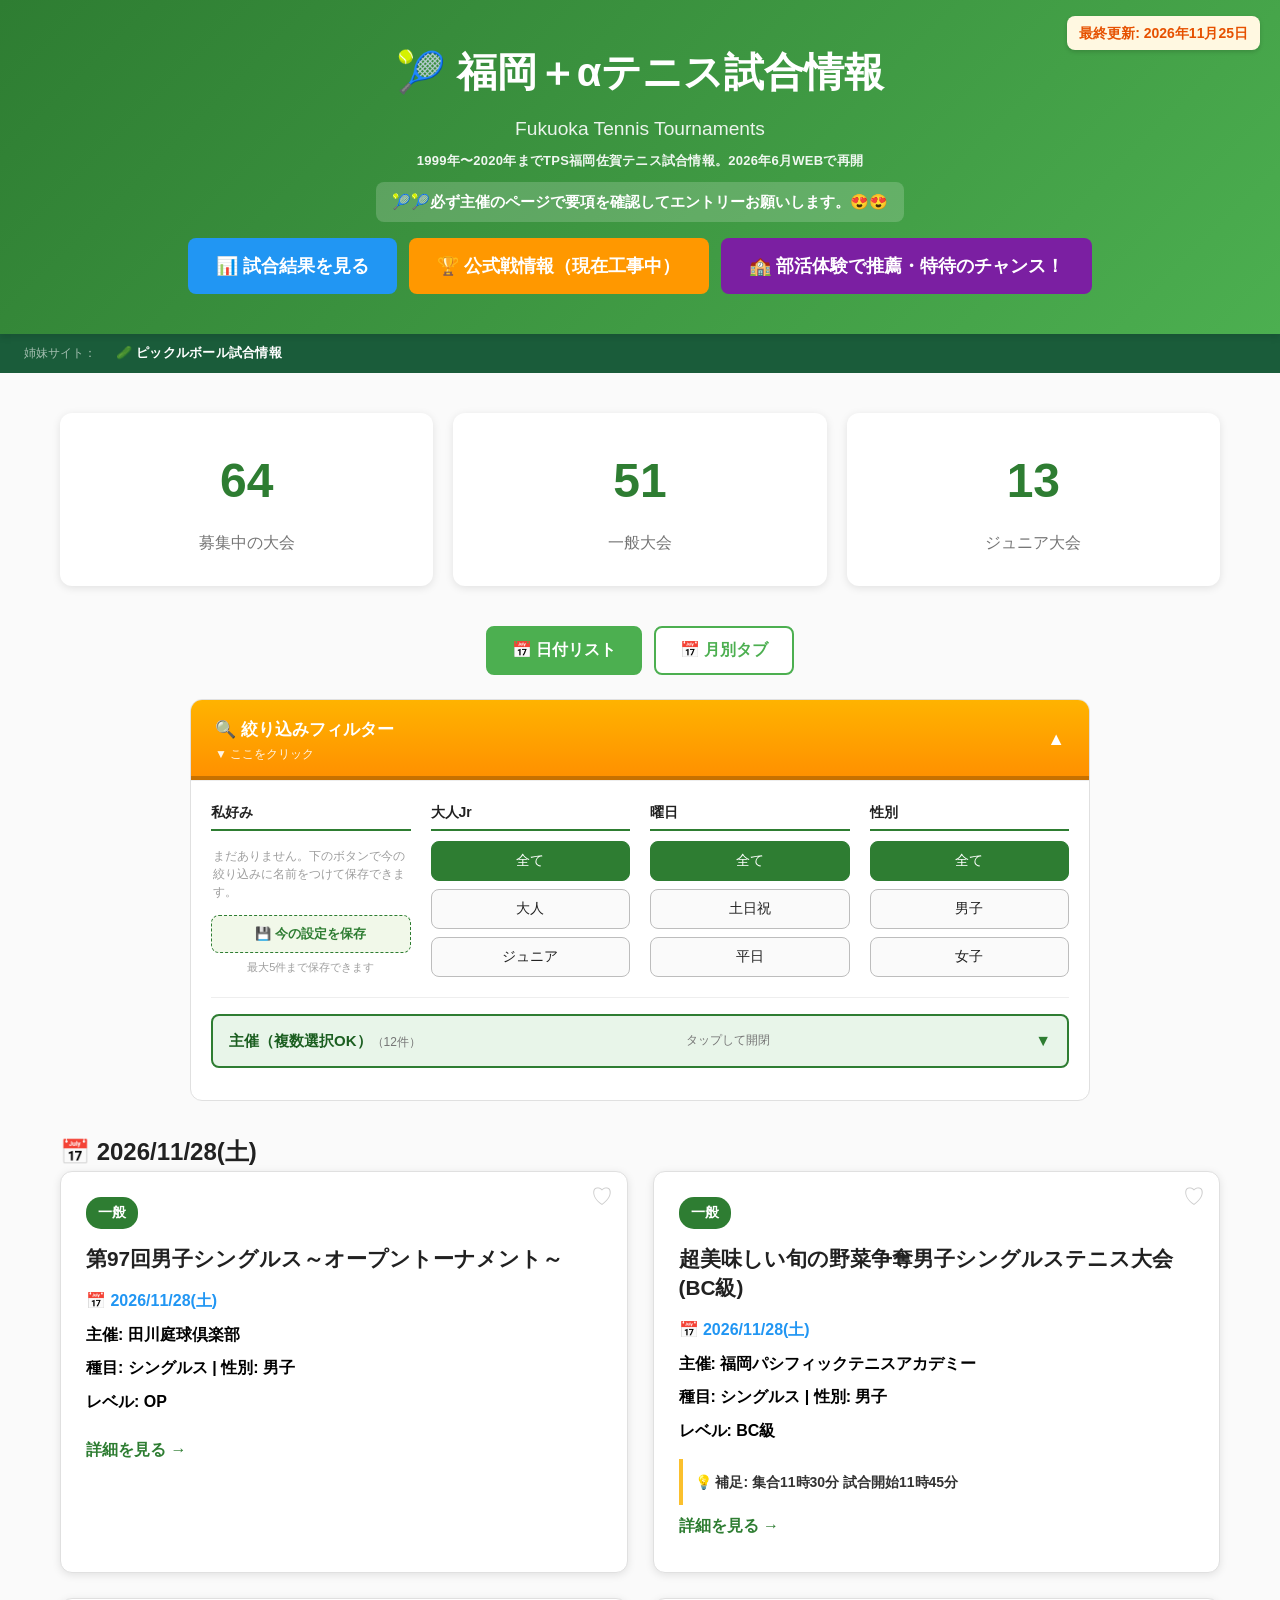
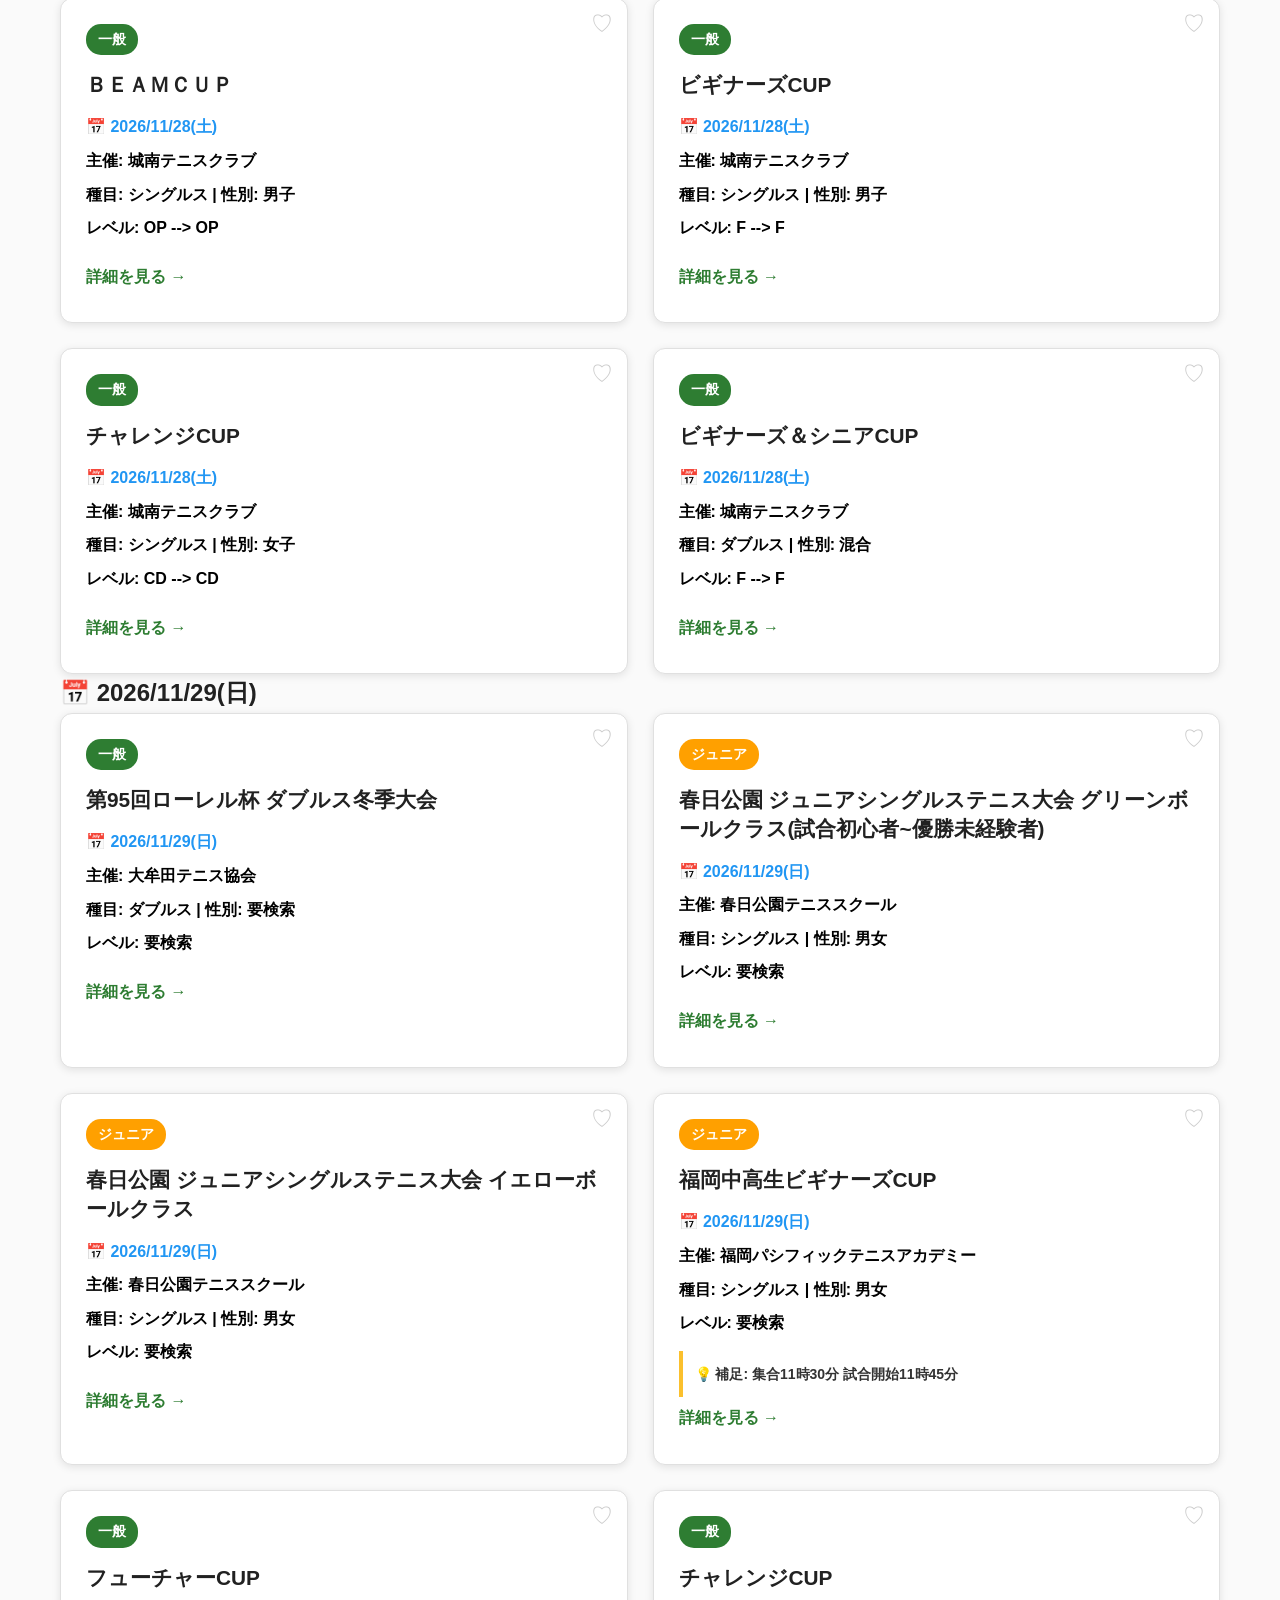
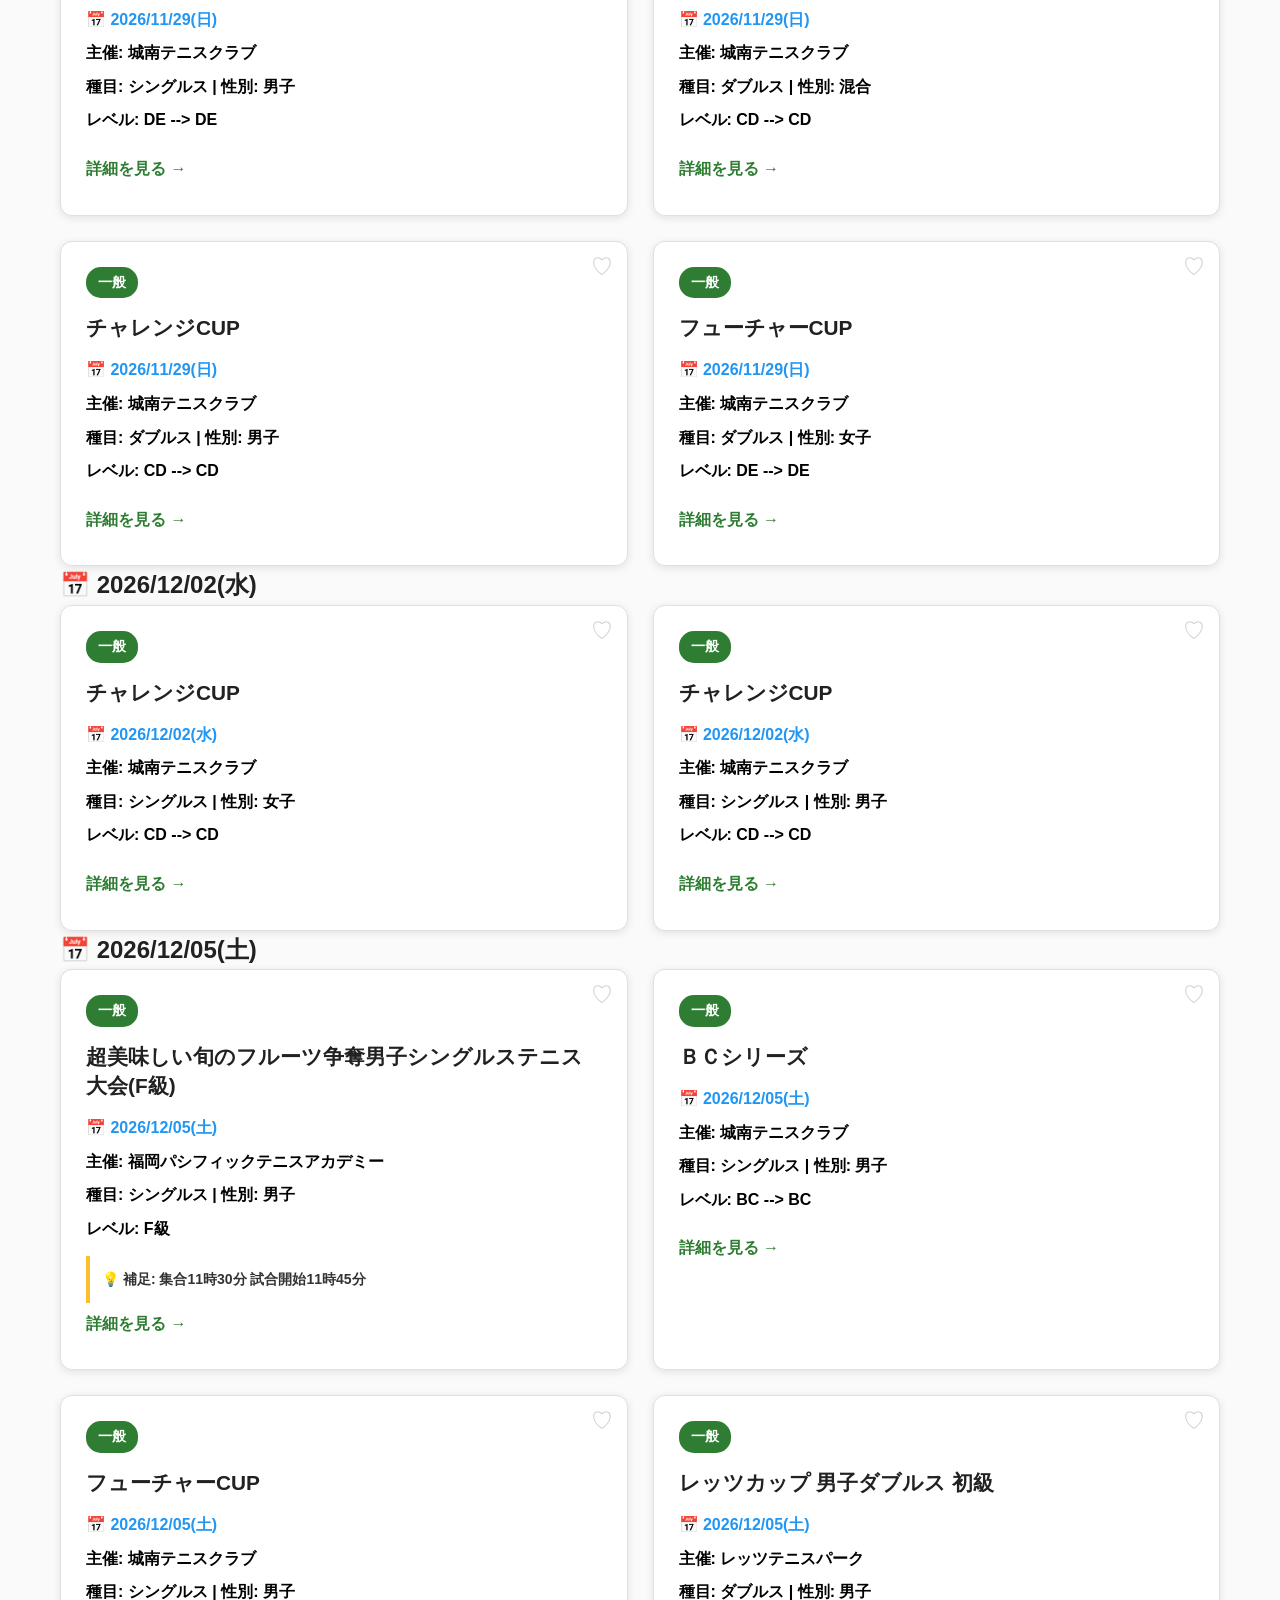
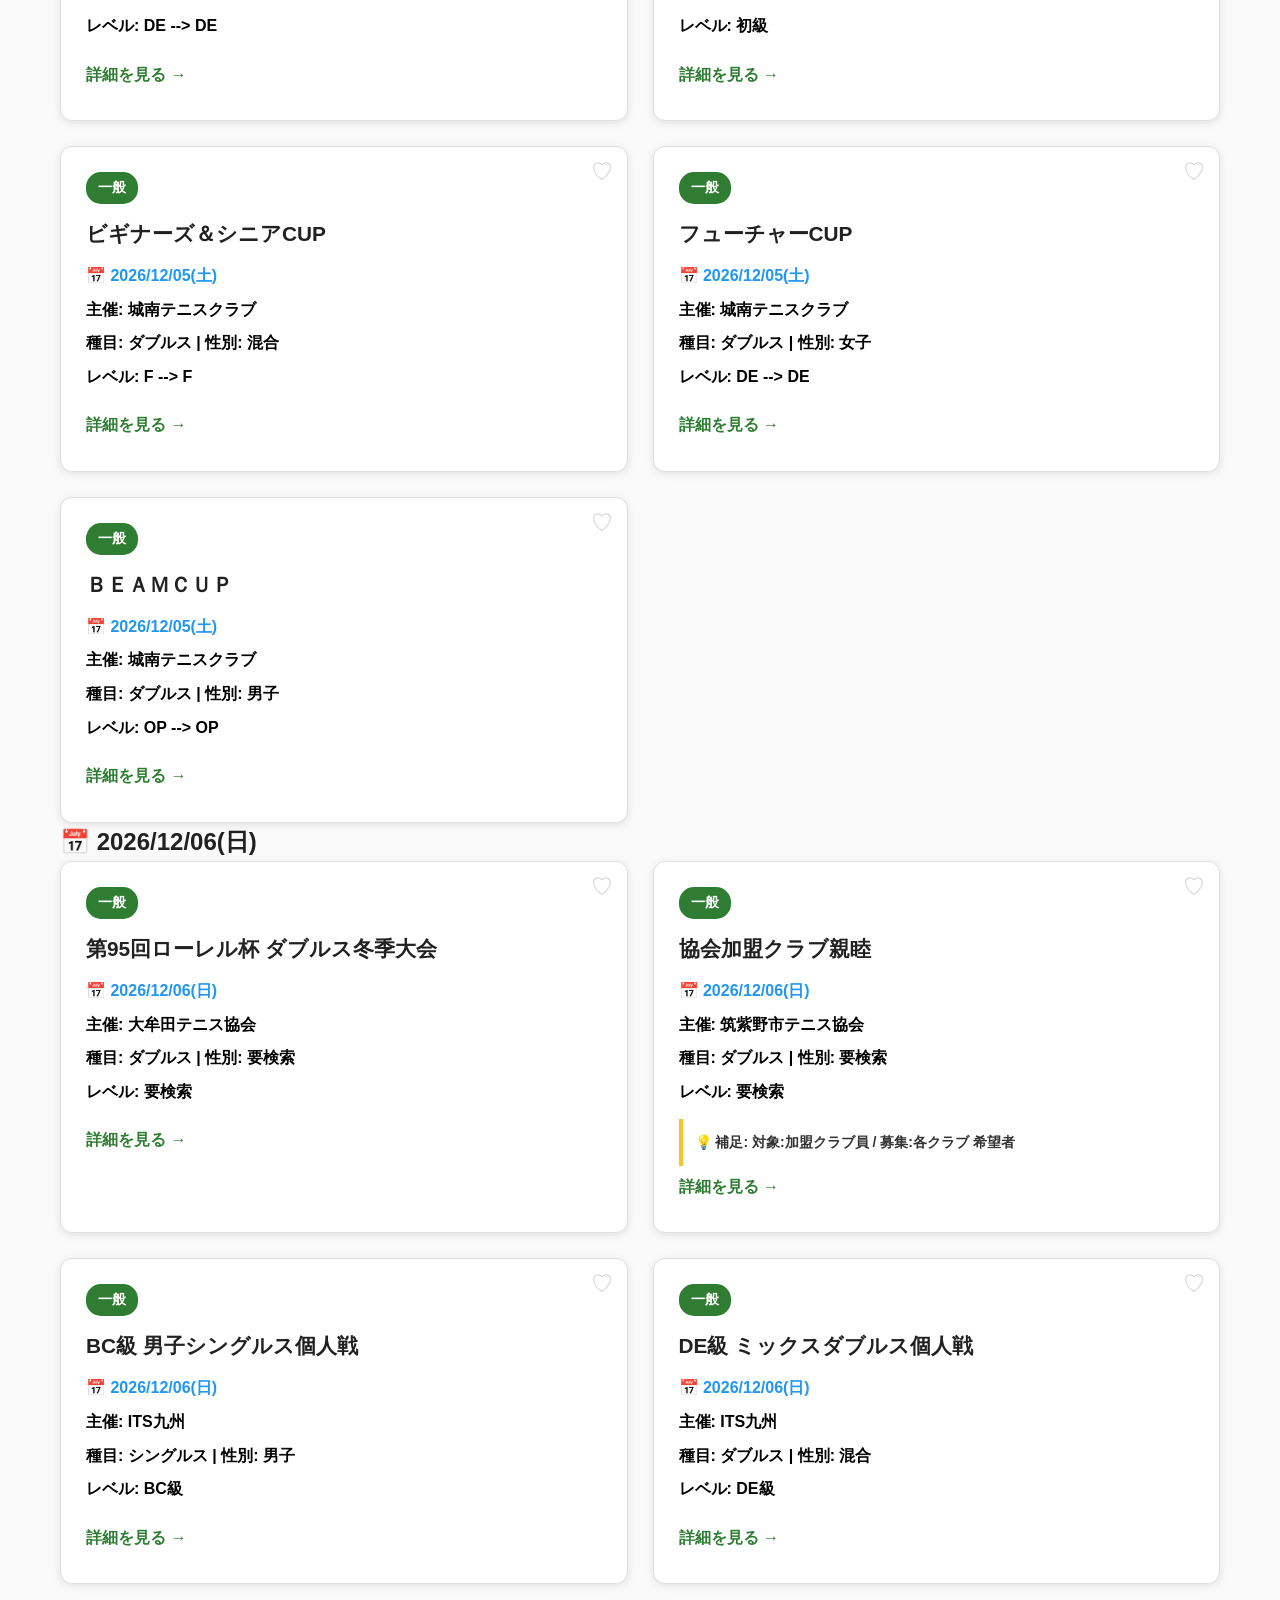
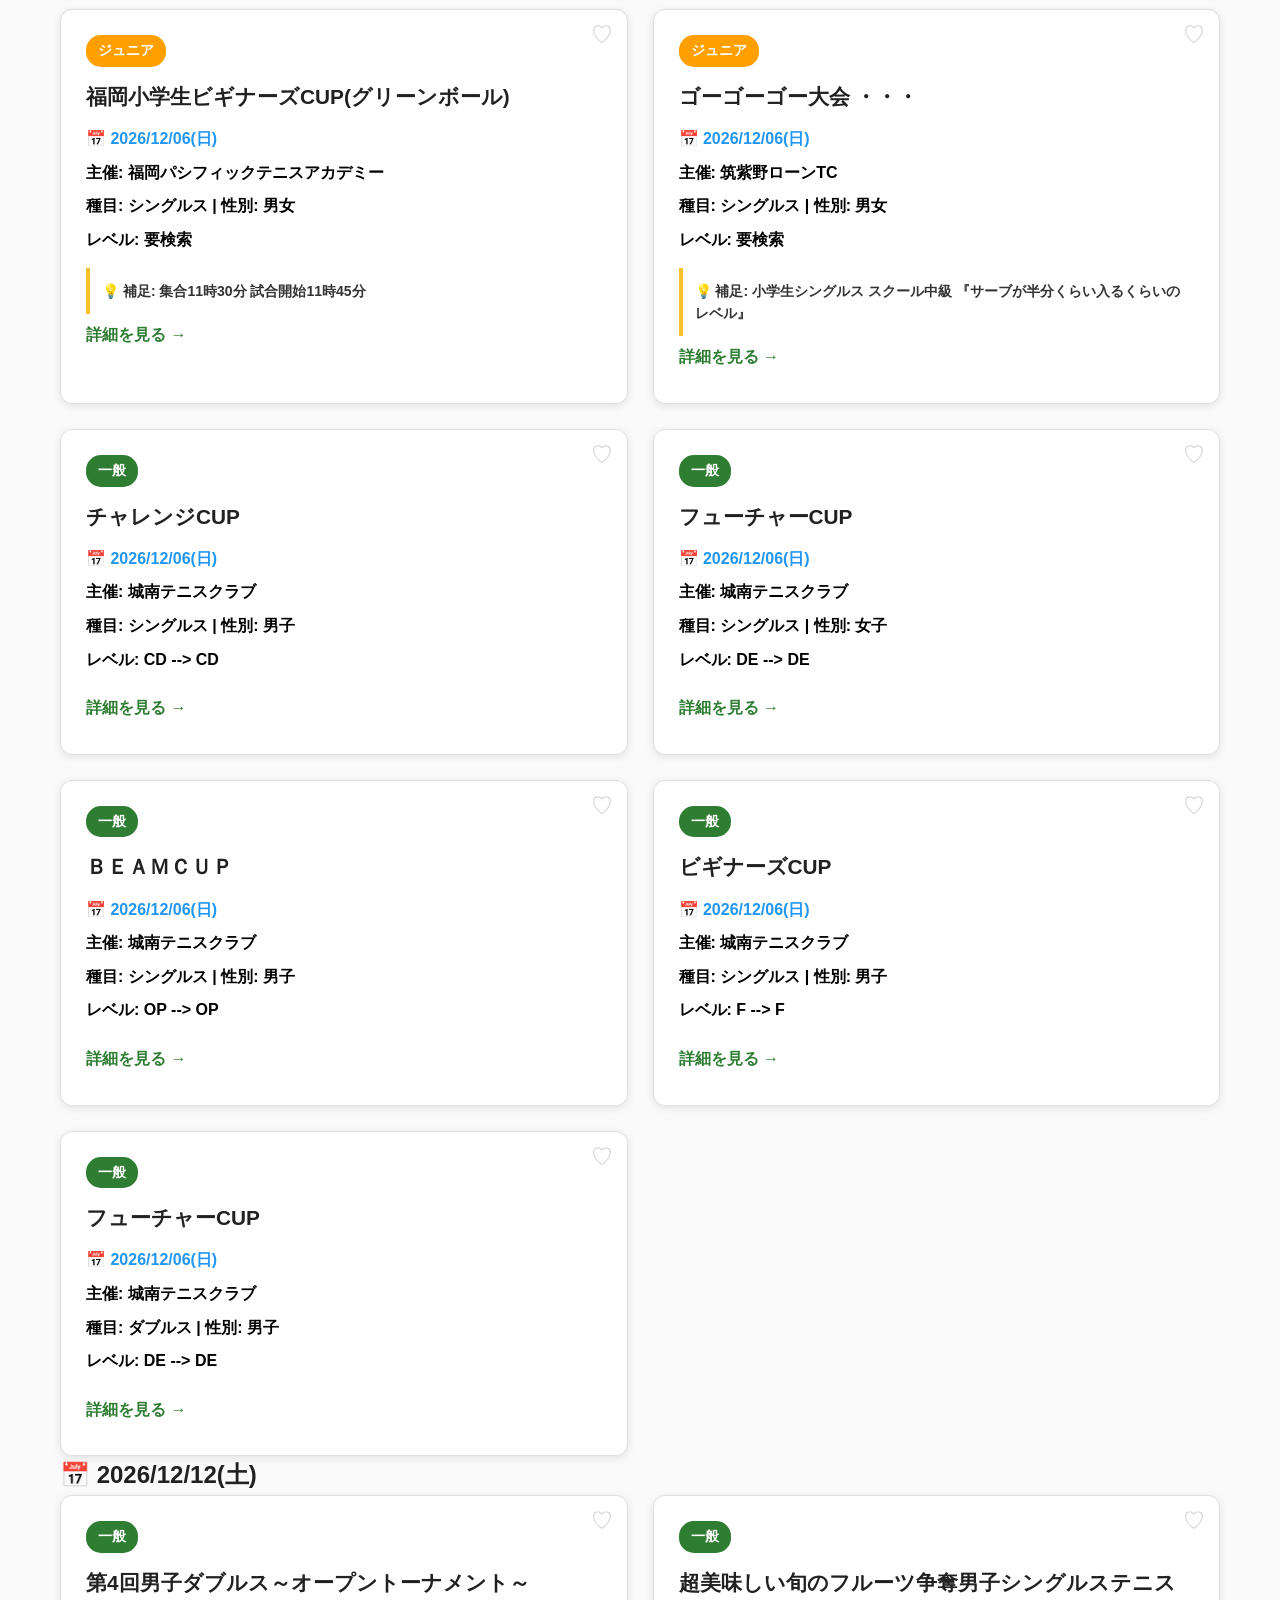
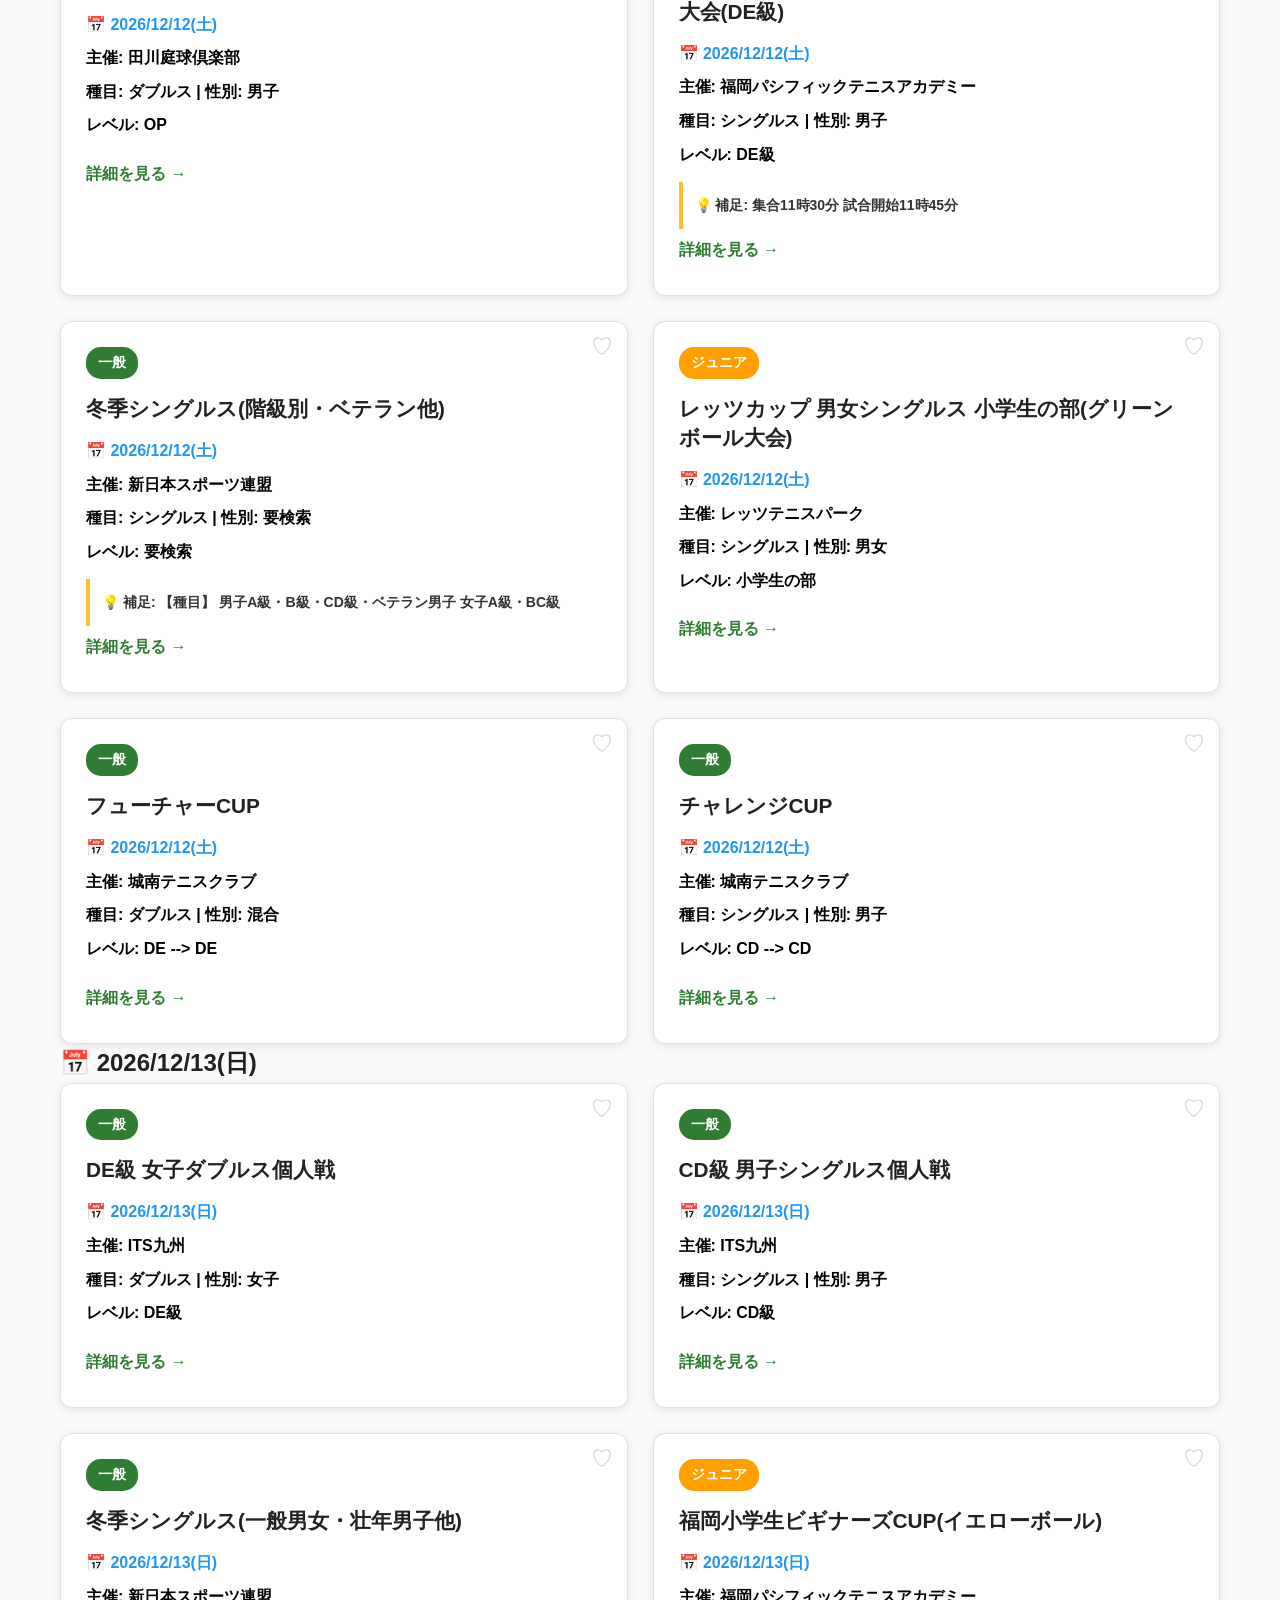
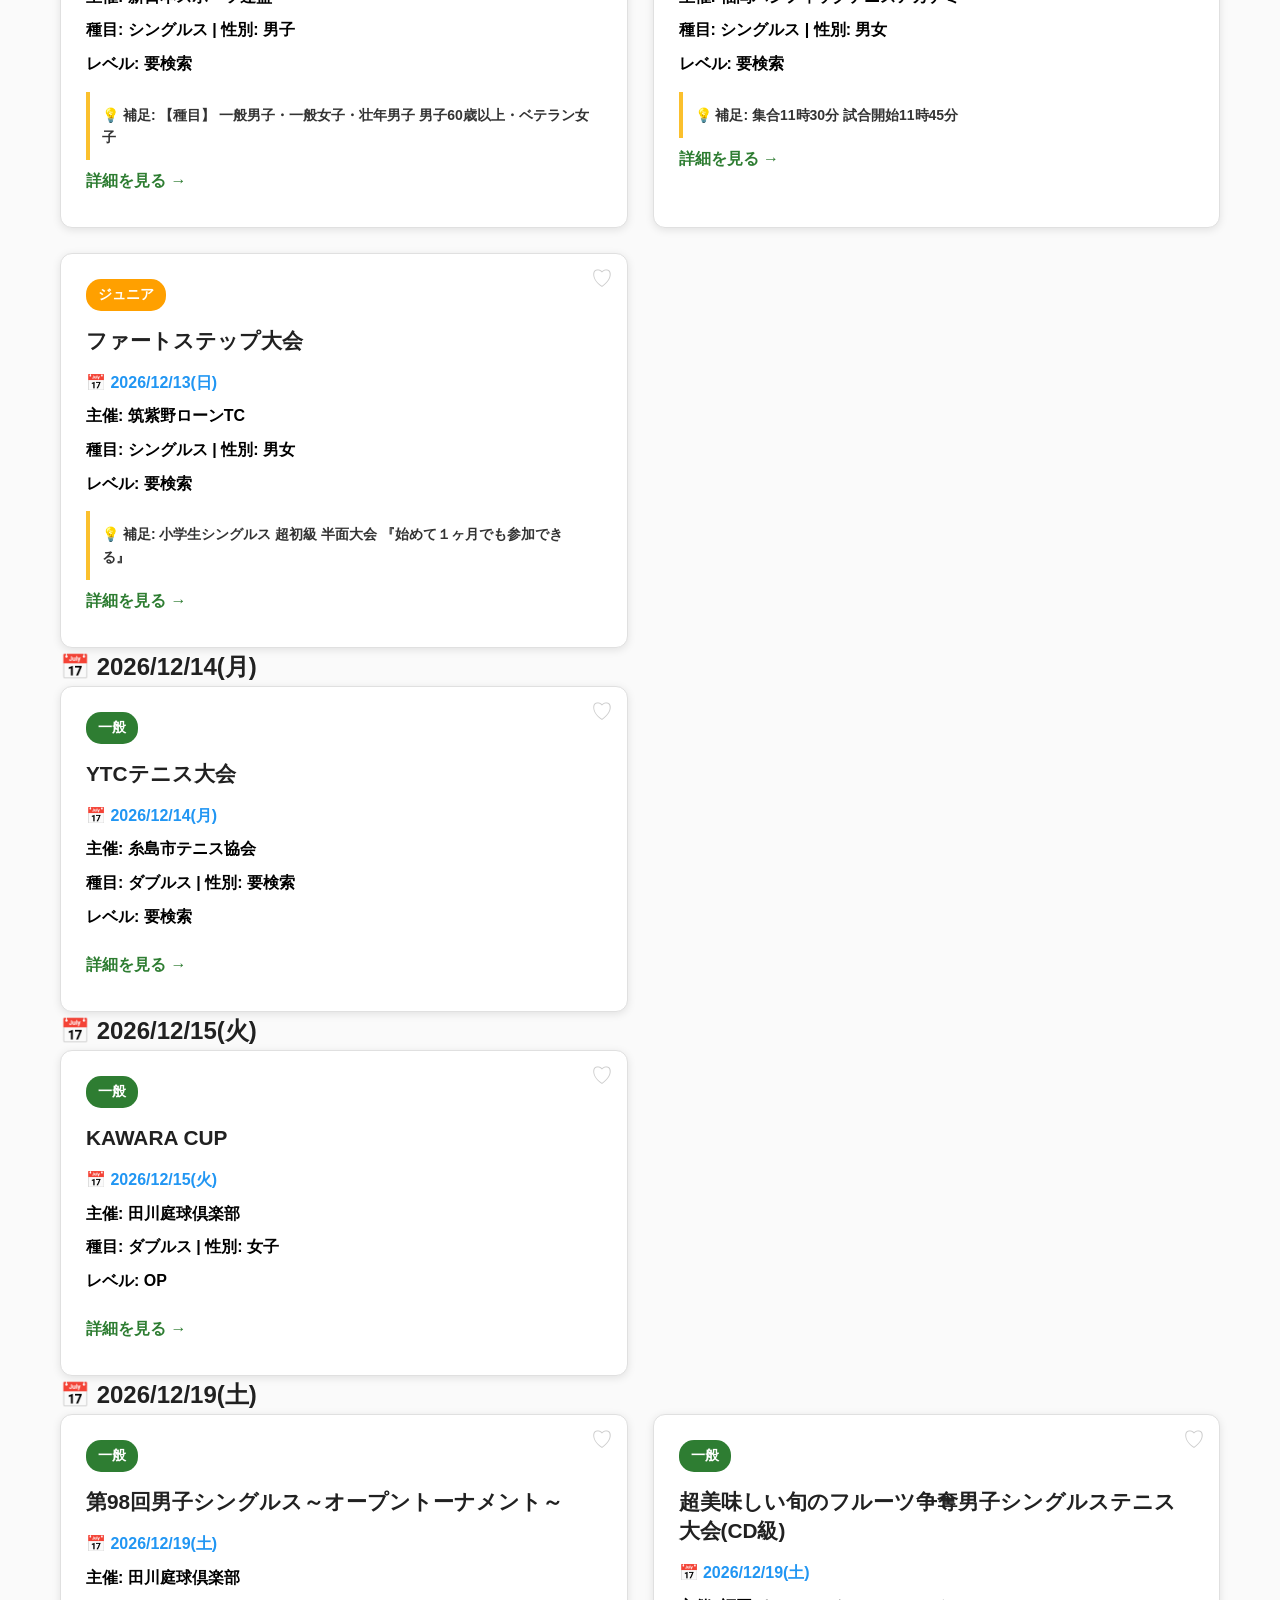
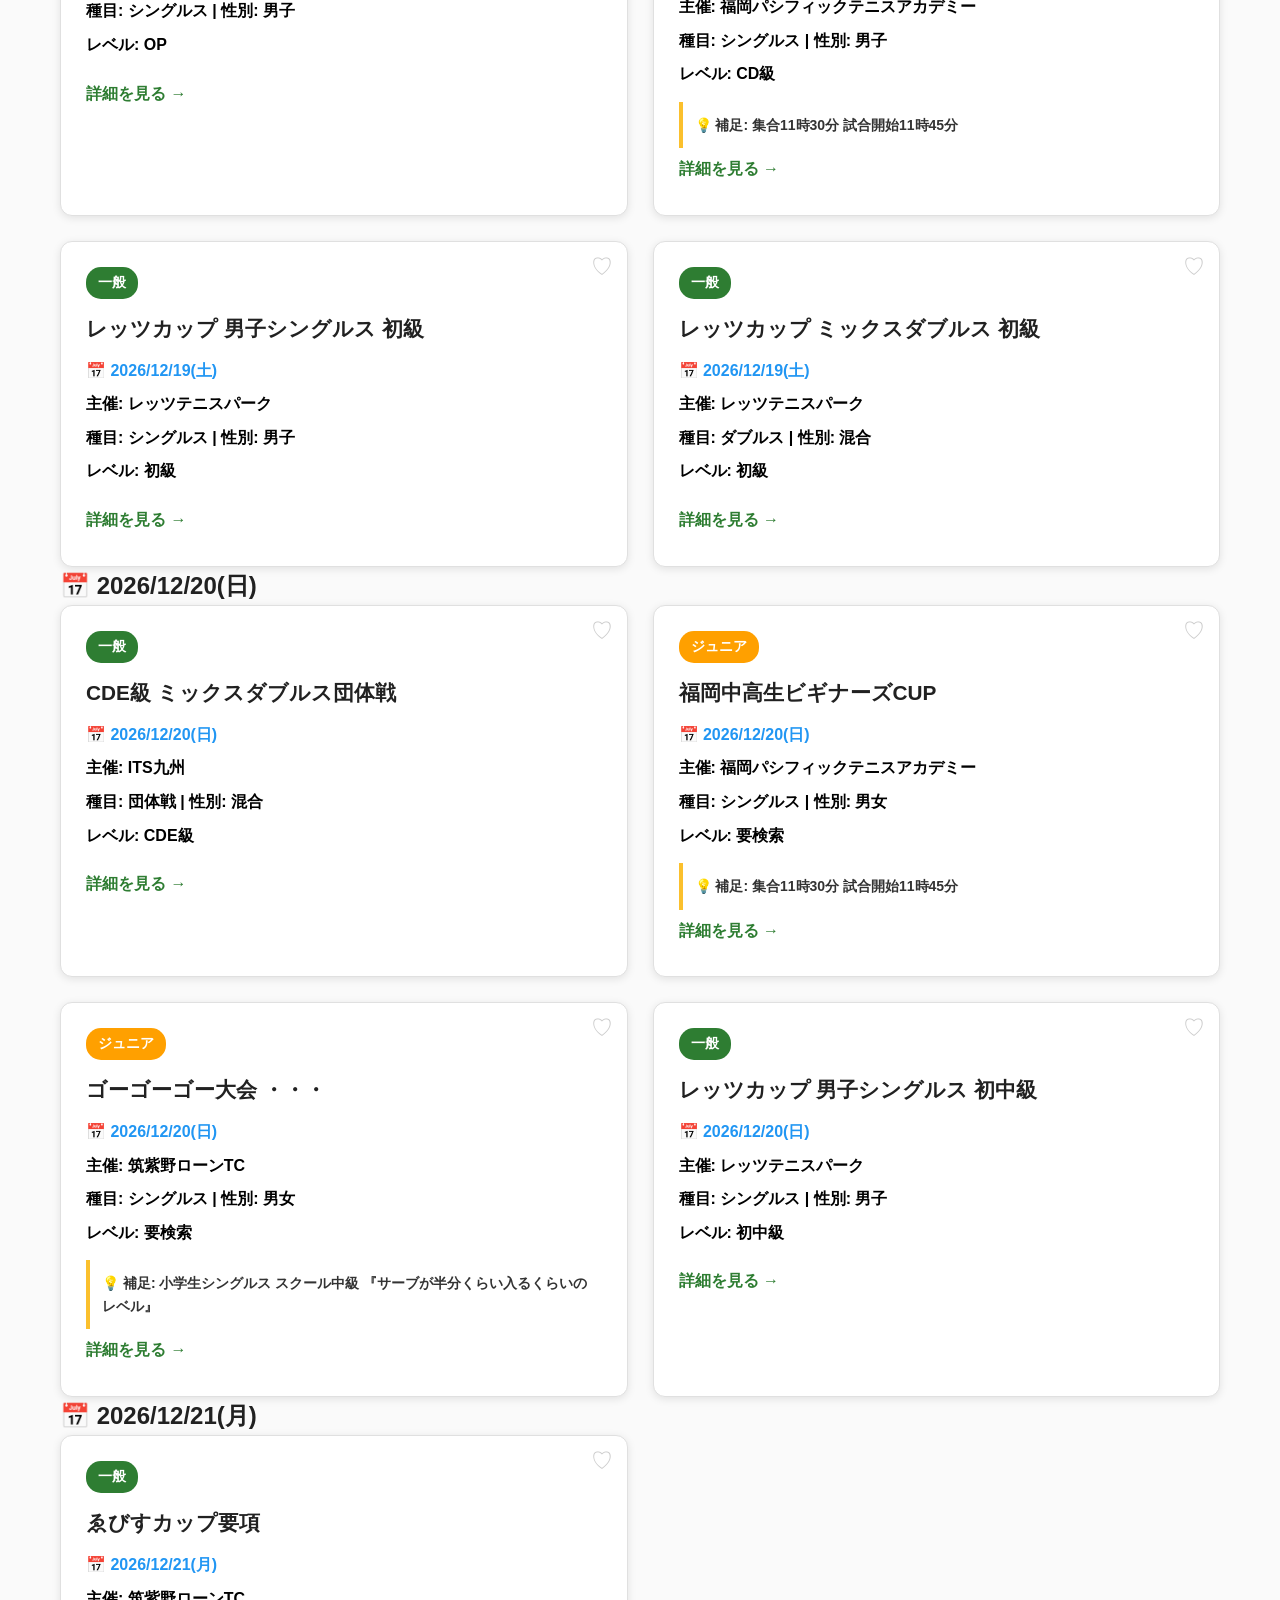
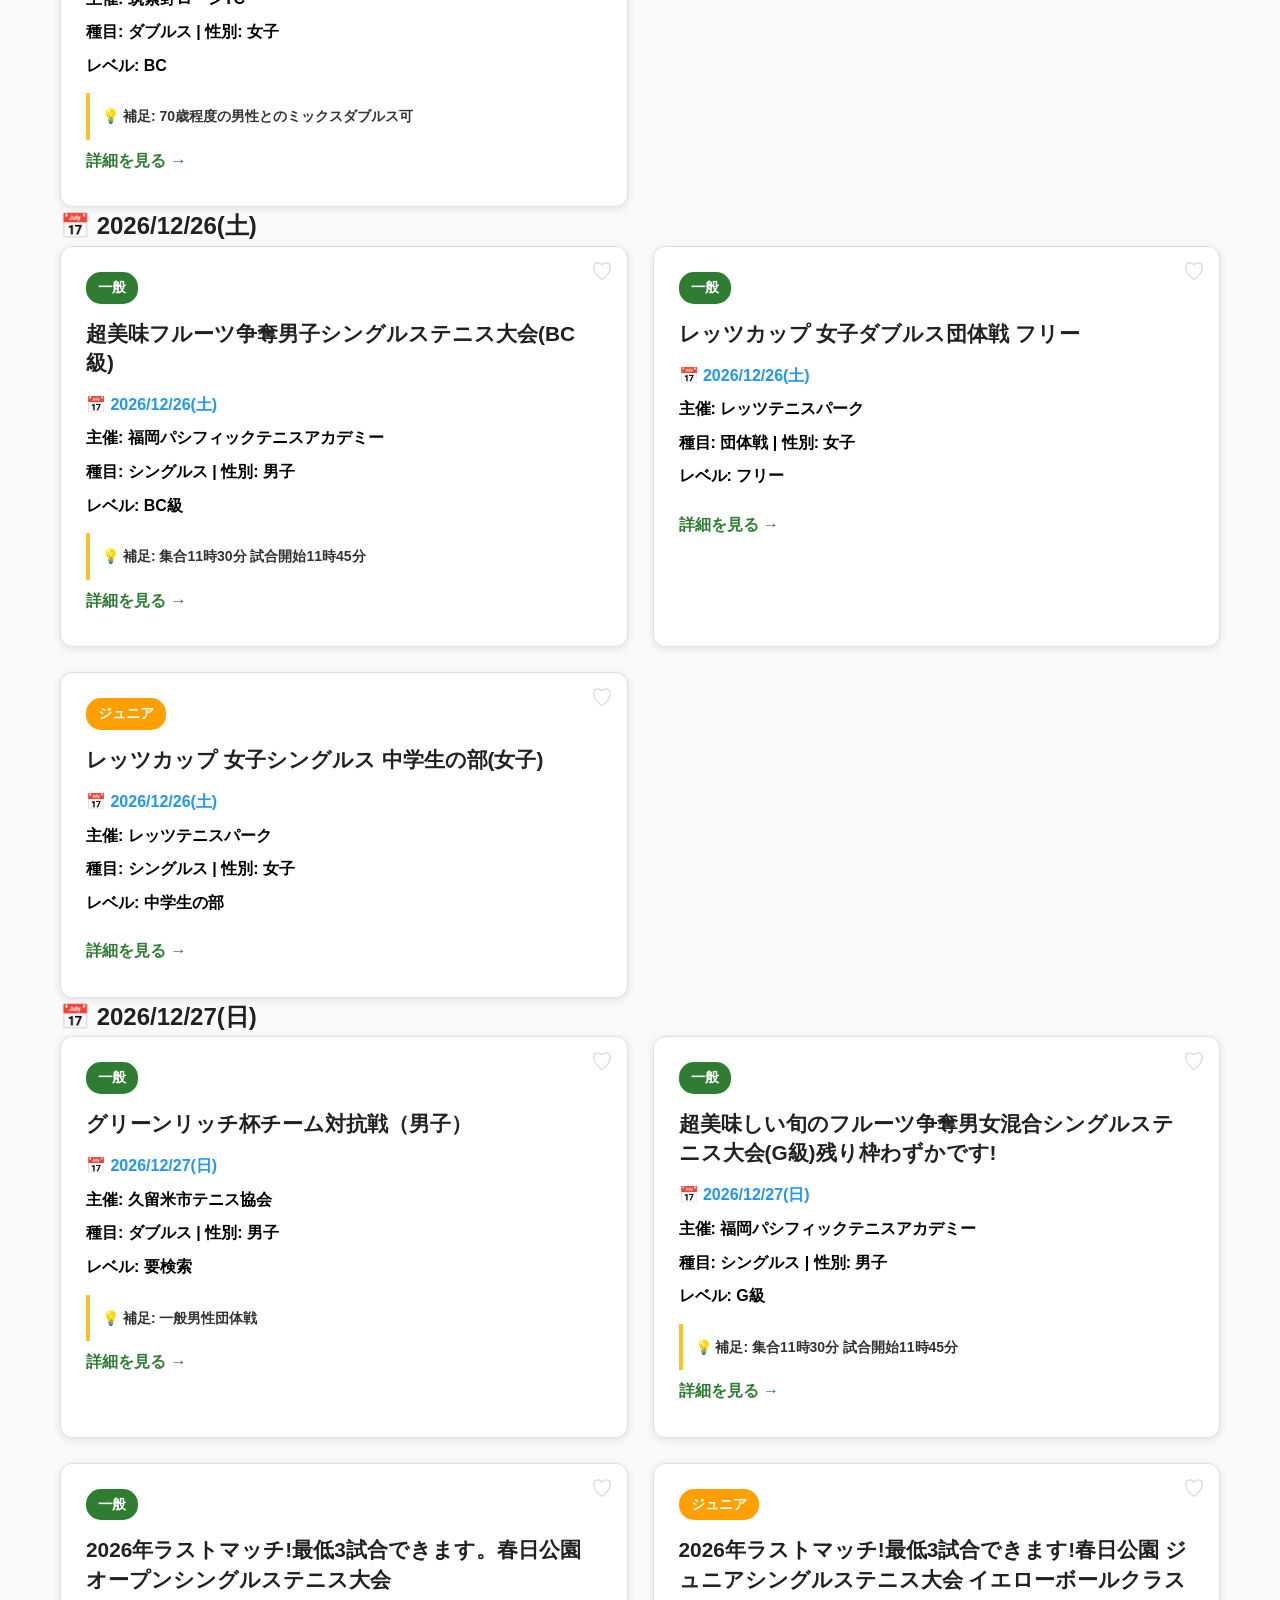
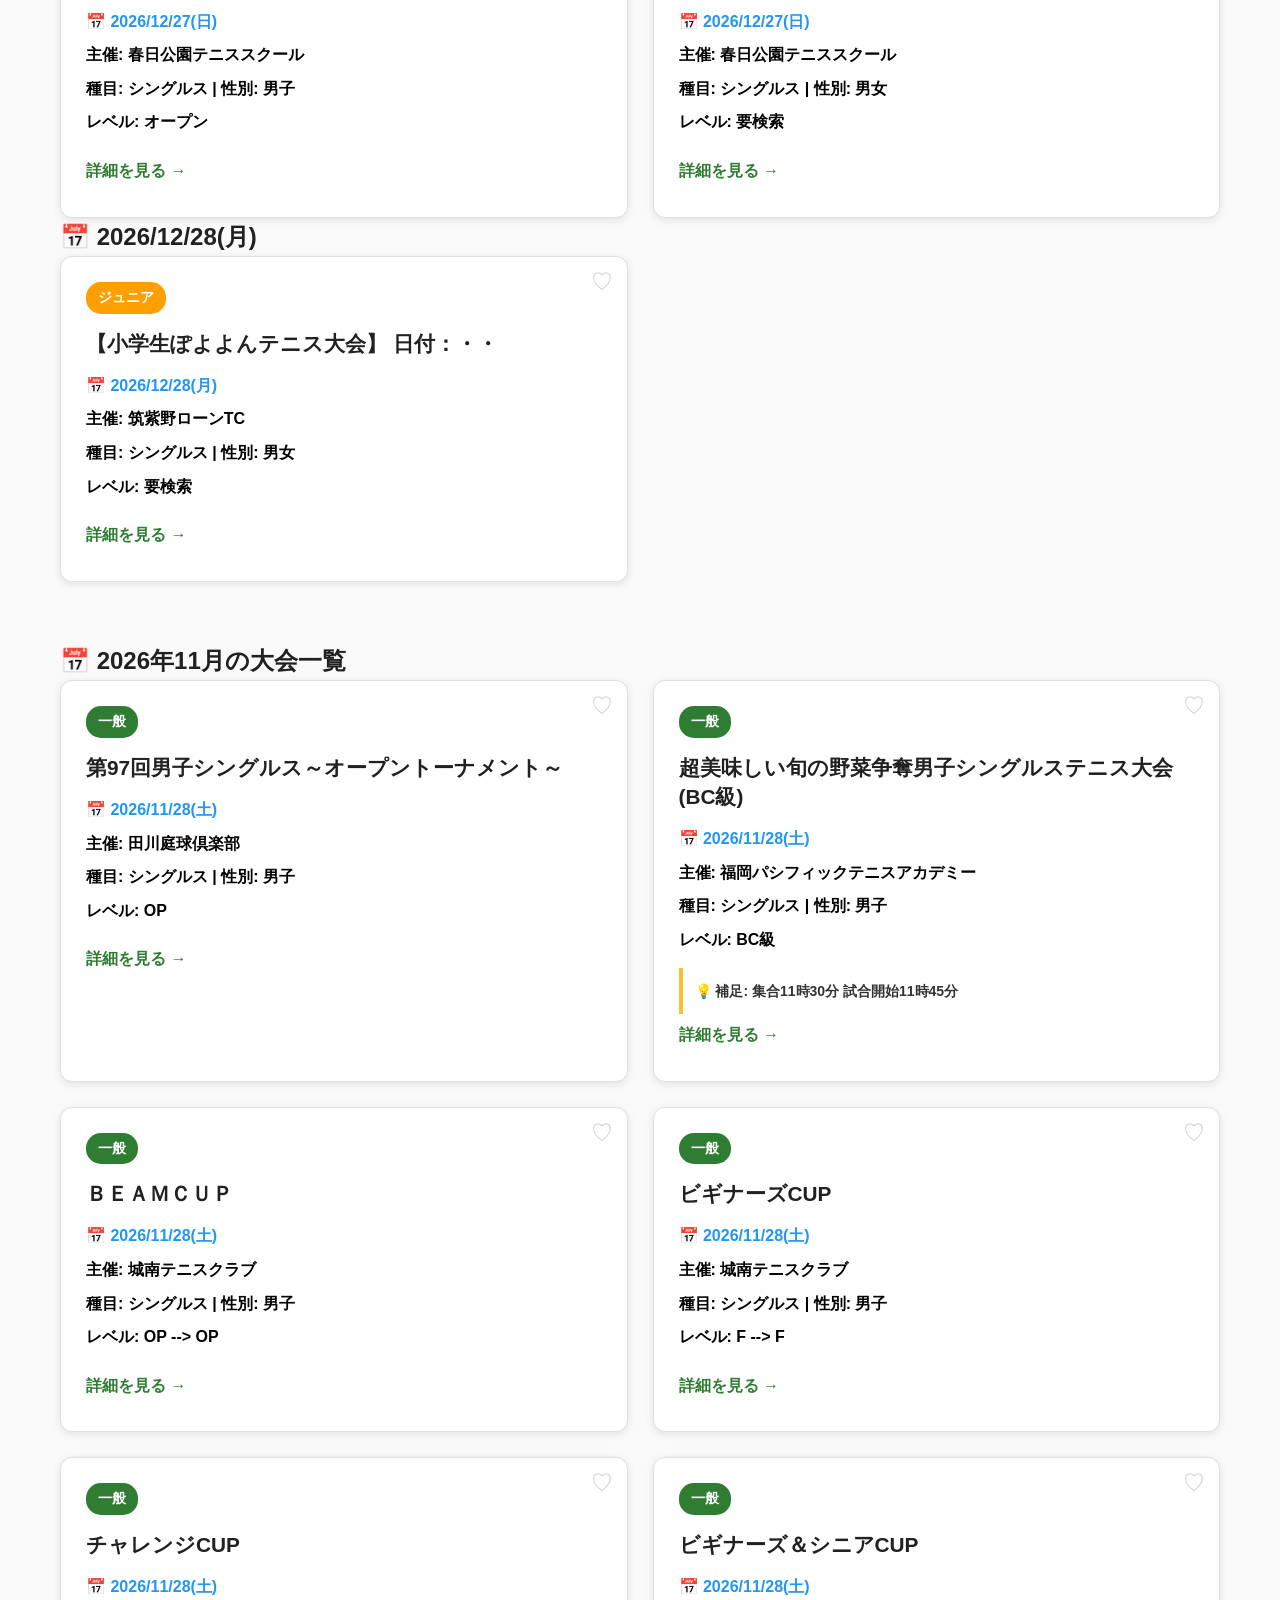
==== commit bd8d7c5f: "update: 2026-11-25 08:05" ====
--- a/docs/index.html
+++ b/docs/index.html
@@ -174,7 +174,7 @@
 <body>
     <header class="header">
         <div class="container">
-            <div class="update-badge">最終更新: 2026年11月21日</div>
+            <div class="update-badge">最終更新: 2026年11月25日</div>
             <h1 class="site-title">🎾 福岡＋αテニス試合情報</h1>
             <p class="site-subtitle">Fukuoka Tennis Tournaments</p>
             <p class="site-history">1999年〜2020年までTPS福岡佐賀テニス試合情報。2026年6月WEBで再開</p>
@@ -193,9 +193,9 @@
     <main class="main">
         <div class="container">
             <section class="stats">
-                <div class="stat-card"><div class="stat-number">87</div><div class="stat-label">募集中の大会</div></div>
-                <div class="stat-card"><div class="stat-number">72</div><div class="stat-label">一般大会</div></div>
-                <div class="stat-card"><div class="stat-number">15</div><div class="stat-label">ジュニア大会</div></div>
+                <div class="stat-card"><div class="stat-number">64</div><div class="stat-label">募集中の大会</div></div>
+                <div class="stat-card"><div class="stat-number">51</div><div class="stat-label">一般大会</div></div>
+                <div class="stat-card"><div class="stat-number">13</div><div class="stat-label">ジュニア大会</div></div>
             </section>
             <div class="view-toggle">
                 <button class="active" onclick="switchView('date')">📅 日付リスト</button>
@@ -246,7 +246,7 @@
                     </div>
                     <div class="org-area">
                         <div class="org-head" id="org-head" onclick="toggleOrgAccordion()">
-                            <h4>主催（複数選択OK）<span class="org-count">（13件）</span></h4>
+                            <h4>主催（複数選択OK）<span class="org-count">（12件）</span></h4>
                             <span class="org-hint">タップして開閉</span>
                             <span class="org-arrow-icon" id="org-arrow">▼</span>
                         </div>
@@ -266,9 +266,8 @@
                                 <button class="ob" data-org="lets"><span class="chk">☐</span>レッツ</button>
                                 <button class="ob" data-org="shinspo"><span class="chk">☐</span>新スポ</button>
                                 <button class="ob" data-org="auto1"><span class="chk">☐</span>田川庭球倶楽部</button>
-                                <button class="ob" data-org="auto2"><span class="chk">☐</span>北九州市テニス協会</button>
-                                <button class="ob" data-org="auto3"><span class="chk">☐</span>大牟田テニス協会</button>
-                                <button class="ob" data-org="auto4"><span class="chk">☐</span>久留米市テニス協会</button>
+                                <button class="ob" data-org="auto2"><span class="chk">☐</span>大牟田テニス協会</button>
+                                <button class="ob" data-org="auto3"><span class="chk">☐</span>久留米市テニス協会</button>
                             </div>
                         </div>
                     </div>
@@ -276,503 +275,6 @@
             </div>
             <section class="events" id="date-view">
                 <div class="date-section">
-                    <h2 class="date-title">📅 2026/11/21(土)</h2>
-                    <div class="event-grid">
-                        <div class="event-card" data-category="一般" data-daytype="holiday" data-gender="male" data-org="pacific" data-favid="auto_福岡パシフ_20261121_023">
-                            <button class="fav-btn" data-favid="auto_福岡パシフ_20261121_023" aria-label="お気に入り" onclick="toggleFav(this)">♡</button>
-                            <div class="card-header">
-                                <span class="category-badge general">一般</span>
-                            </div>
-                            <h3 class="event-title">超美味しい旬の野菜争奪男女混合シングルステニス大会(G級)</h3>
-                            <div style="margin: 8px 0; font-size: 16px; font-weight: 700; color: #2196F3;">
-                                📅 2026/11/21(土)
-                            </div>
-                            <div class="event-details">
-                                <p><strong>主催:</strong> 福岡パシフィックテニスアカデミー</p>
-                                <p><strong>種目:</strong> シングルス | <strong>性別:</strong> 男子</p>
-                                <p><strong>レベル:</strong> G級</p>
-                            </div>
-                            <div class="event-notes">
-                                💡 補足: 集合11時30分 試合開始11時45分
-                            </div>
-                            <a href="http://www.kasuga-tennis.com/pacific/event/form.php?cd=1977" class="detail-link" target="_blank" rel="noopener">詳細を見る →</a>
-                        </div>
-                        <div class="event-card" data-category="一般" data-daytype="holiday" data-gender="female" data-org="auto1" data-favid="auto_田川庭球倶_20261121_007">
-                            <button class="fav-btn" data-favid="auto_田川庭球倶_20261121_007" aria-label="お気に入り" onclick="toggleFav(this)">♡</button>
-                            <div class="card-header">
-                                <span class="category-badge general">一般</span>
-                            </div>
-                            <h3 class="event-title">第1回女子ダブルス～ＢＣ級トーナメント～</h3>
-                            <div style="margin: 8px 0; font-size: 16px; font-weight: 700; color: #2196F3;">
-                                📅 2026/11/21(土)
-                            </div>
-                            <div class="event-details">
-                                <p><strong>主催:</strong> 田川庭球倶楽部</p>
-                                <p><strong>種目:</strong> ダブルス | <strong>性別:</strong> 女子</p>
-                                <p><strong>レベル:</strong> BC</p>
-                            </div>
-                            <a href="https://tagawatc.com/events/event/%e7%ac%ac1%e5%9b%9e%e5%a5%b3%e5%ad%90%e3%83%80%e3%83%96%e3%83%ab%e3%82%b9%ef%bd%9e%ef%bd%82%ef%bd%83%e7%b4%9a%e3%83%88%e3%83%bc%e3%83%8a%e3%83%a1%e3%83%b3%e3%83%88%ef%bd%9e" class="detail-link" target="_blank" rel="noopener">詳細を見る →</a>
-                        </div>
-                        <div class="event-card" data-category="ジュニア" data-daytype="holiday" data-gender="male female" data-org="lets" data-favid="auto_レッツテニ_20261121_019">
-                            <button class="fav-btn" data-favid="auto_レッツテニ_20261121_019" aria-label="お気に入り" onclick="toggleFav(this)">♡</button>
-                            <div class="card-header">
-                                <span class="category-badge junior">ジュニア</span>
-                            </div>
-                            <h3 class="event-title">レッツカップ 男女シングルス 6年生以下の部(グリーンボール大会)</h3>
-                            <div style="margin: 8px 0; font-size: 16px; font-weight: 700; color: #2196F3;">
-                                📅 2026/11/21(土)
-                            </div>
-                            <div class="event-details">
-                                <p><strong>主催:</strong> レッツテニスパーク</p>
-                                <p><strong>種目:</strong> シングルス | <strong>性別:</strong> 男女</p>
-                                <p><strong>レベル:</strong> 小学生の部</p>
-                            </div>
-                            <a href="https://lets-tennis-park.jp/matchi-information/" class="detail-link" target="_blank" rel="noopener">詳細を見る →</a>
-                        </div>
-                        <div class="event-card" data-category="一般" data-daytype="holiday" data-gender="male" data-org="lets" data-favid="auto_レッツテニ_20261121_021">
-                            <button class="fav-btn" data-favid="auto_レッツテニ_20261121_021" aria-label="お気に入り" onclick="toggleFav(this)">♡</button>
-                            <div class="card-header">
-                                <span class="category-badge general">一般</span>
-                            </div>
-                            <h3 class="event-title">レッツカップ 男子ダブルス 中級</h3>
-                            <div style="margin: 8px 0; font-size: 16px; font-weight: 700; color: #2196F3;">
-                                📅 2026/11/21(土)
-                            </div>
-                            <div class="event-details">
-                                <p><strong>主催:</strong> レッツテニスパーク</p>
-                                <p><strong>種目:</strong> ダブルス | <strong>性別:</strong> 男子</p>
-                                <p><strong>レベル:</strong> 中級</p>
-                            </div>
-                            <a href="https://lets-tennis-park.jp/matchi-information/" class="detail-link" target="_blank" rel="noopener">詳細を見る →</a>
-                        </div>
-                        <div class="event-card" data-category="ジュニア" data-daytype="holiday" data-gender="female" data-org="lets" data-favid="auto_レッツテニ_20261121_020">
-                            <button class="fav-btn" data-favid="auto_レッツテニ_20261121_020" aria-label="お気に入り" onclick="toggleFav(this)">♡</button>
-                            <div class="card-header">
-                                <span class="category-badge junior">ジュニア</span>
-                            </div>
-                            <h3 class="event-title">レッツカップ 女子シングルス 中学生の部(女子)</h3>
-                            <div style="margin: 8px 0; font-size: 16px; font-weight: 700; color: #2196F3;">
-                                📅 2026/11/21(土)
-                            </div>
-                            <div class="event-details">
-                                <p><strong>主催:</strong> レッツテニスパーク</p>
-                                <p><strong>種目:</strong> シングルス | <strong>性別:</strong> 女子</p>
-                                <p><strong>レベル:</strong> 中学生の部</p>
-                            </div>
-                            <a href="https://lets-tennis-park.jp/matchi-information/" class="detail-link" target="_blank" rel="noopener">詳細を見る →</a>
-                        </div>
-                        <div class="event-card" data-category="一般" data-daytype="holiday" data-gender="female" data-org="jonan" data-favid="auto_城南テニス_20261121_027">
-                            <button class="fav-btn" data-favid="auto_城南テニス_20261121_027" aria-label="お気に入り" onclick="toggleFav(this)">♡</button>
-                            <div class="card-header">
-                                <span class="category-badge general">一般</span>
-                            </div>
-                            <h3 class="event-title">ビギナーズCUP</h3>
-                            <div style="margin: 8px 0; font-size: 16px; font-weight: 700; color: #2196F3;">
-                                📅 2026/11/21(土)
-                            </div>
-                            <div class="event-details">
-                                <p><strong>主催:</strong> 城南テニスクラブ</p>
-                                <p><strong>種目:</strong> シングルス | <strong>性別:</strong> 女子</p>
-                                <p><strong>レベル:</strong> F										
-									 -->
-																					F</p>
-                            </div>
-                            <a href="https://jonantennis.net/convention/" class="detail-link" target="_blank" rel="noopener">詳細を見る →</a>
-                        </div>
-                        <div class="event-card" data-category="一般" data-daytype="holiday" data-gender="female" data-org="jonan" data-favid="auto_城南テニス_20261121_025">
-                            <button class="fav-btn" data-favid="auto_城南テニス_20261121_025" aria-label="お気に入り" onclick="toggleFav(this)">♡</button>
-                            <div class="card-header">
-                                <span class="category-badge general">一般</span>
-                            </div>
-                            <h3 class="event-title">ＢＣシリーズ（成人）</h3>
-                            <div style="margin: 8px 0; font-size: 16px; font-weight: 700; color: #2196F3;">
-                                📅 2026/11/21(土)
-                            </div>
-                            <div class="event-details">
-                                <p><strong>主催:</strong> 城南テニスクラブ</p>
-                                <p><strong>種目:</strong> シングルス | <strong>性別:</strong> 女子</p>
-                                <p><strong>レベル:</strong> BC										
-									 -->
-																					BC</p>
-                            </div>
-                            <a href="https://jonantennis.net/convention/" class="detail-link" target="_blank" rel="noopener">詳細を見る →</a>
-                        </div>
-                        <div class="event-card" data-category="一般" data-daytype="holiday" data-gender="male" data-org="jonan" data-favid="auto_城南テニス_20261121_026">
-                            <button class="fav-btn" data-favid="auto_城南テニス_20261121_026" aria-label="お気に入り" onclick="toggleFav(this)">♡</button>
-                            <div class="card-header">
-                                <span class="category-badge general">一般</span>
-                            </div>
-                            <h3 class="event-title">フューチャーCUP</h3>
-                            <div style="margin: 8px 0; font-size: 16px; font-weight: 700; color: #2196F3;">
-                                📅 2026/11/21(土)
-                            </div>
-                            <div class="event-details">
-                                <p><strong>主催:</strong> 城南テニスクラブ</p>
-                                <p><strong>種目:</strong> シングルス | <strong>性別:</strong> 男子</p>
-                                <p><strong>レベル:</strong> DE										
-									 -->
-																					DE</p>
-                            </div>
-                            <a href="https://jonantennis.net/convention/" class="detail-link" target="_blank" rel="noopener">詳細を見る →</a>
-                        </div>
-                        <div class="event-card" data-category="一般" data-daytype="holiday" data-gender="male female" data-org="auto2" data-favid="auto_北九州市テ_20261121_011">
-                            <button class="fav-btn" data-favid="auto_北九州市テ_20261121_011" aria-label="お気に入り" onclick="toggleFav(this)">♡</button>
-                            <div class="card-header">
-                                <span class="category-badge general">一般</span>
-                            </div>
-                            <h3 class="event-title">第66回北九州ダブルステニス大会</h3>
-                            <div style="margin: 8px 0; font-size: 16px; font-weight: 700; color: #2196F3;">
-                                📅 2026/11/21(土)
-                            </div>
-                            <div class="event-details">
-                                <p><strong>主催:</strong> 北九州市テニス協会</p>
-                                <p><strong>種目:</strong> ダブルス | <strong>性別:</strong> 要検索</p>
-                                <p><strong>レベル:</strong> 要検索</p>
-                            </div>
-                            <div class="event-notes">
-                                💡 補足: 進捗:締切
-                            </div>
-                            <a href="http://www.tenniskita9syu.shop/img/file1598.pdf" class="detail-link" target="_blank" rel="noopener">詳細を見る →</a>
-                        </div>
-                        <div class="event-card" data-category="一般" data-daytype="holiday" data-gender="male" data-org="jonan" data-favid="auto_城南テニス_20261121_029">
-                            <button class="fav-btn" data-favid="auto_城南テニス_20261121_029" aria-label="お気に入り" onclick="toggleFav(this)">♡</button>
-                            <div class="card-header">
-                                <span class="category-badge general">一般</span>
-                            </div>
-                            <h3 class="event-title">フューチャーCUP</h3>
-                            <div style="margin: 8px 0; font-size: 16px; font-weight: 700; color: #2196F3;">
-                                📅 2026/11/21(土)
-                            </div>
-                            <div class="event-details">
-                                <p><strong>主催:</strong> 城南テニスクラブ</p>
-                                <p><strong>種目:</strong> ダブルス | <strong>性別:</strong> 男子</p>
-                                <p><strong>レベル:</strong> DE										
-									 -->
-																					DE</p>
-                            </div>
-                            <a href="https://jonantennis.net/convention/" class="detail-link" target="_blank" rel="noopener">詳細を見る →</a>
-                        </div>
-                    </div>
-                </div>
-                <div class="date-section">
-                    <h2 class="date-title">📅 2026/11/22(日)</h2>
-                    <div class="event-grid">
-                        <div class="event-card" data-category="一般" data-daytype="holiday" data-gender="male" data-org="its" data-favid="auto_ITS九州_20261122_022">
-                            <button class="fav-btn" data-favid="auto_ITS九州_20261122_022" aria-label="お気に入り" onclick="toggleFav(this)">♡</button>
-                            <div class="card-header">
-                                <span class="category-badge general">一般</span>
-                            </div>
-                            <h3 class="event-title">CDE級 男子ダブルス個人戦</h3>
-                            <div style="margin: 8px 0; font-size: 16px; font-weight: 700; color: #2196F3;">
-                                📅 2026/11/22(日)
-                            </div>
-                            <div class="event-details">
-                                <p><strong>主催:</strong> ITS九州</p>
-                                <p><strong>種目:</strong> ダブルス | <strong>性別:</strong> 男子</p>
-                                <p><strong>レベル:</strong> CDE級</p>
-                            </div>
-                            <a href="https://www.its-kyushu.com/new-event" class="detail-link" target="_blank" rel="noopener">詳細を見る →</a>
-                        </div>
-                        <div class="event-card" data-category="一般" data-daytype="holiday" data-gender="male" data-org="pacific" data-favid="auto_福岡パシフ_20261122_024">
-                            <button class="fav-btn" data-favid="auto_福岡パシフ_20261122_024" aria-label="お気に入り" onclick="toggleFav(this)">♡</button>
-                            <div class="card-header">
-                                <span class="category-badge general">一般</span>
-                            </div>
-                            <h3 class="event-title">超美味しい旬の野菜争奪オープン男子シングルステニス大会</h3>
-                            <div style="margin: 8px 0; font-size: 16px; font-weight: 700; color: #2196F3;">
-                                📅 2026/11/22(日)
-                            </div>
-                            <div class="event-details">
-                                <p><strong>主催:</strong> 福岡パシフィックテニスアカデミー</p>
-                                <p><strong>種目:</strong> シングルス | <strong>性別:</strong> 男子</p>
-                                <p><strong>レベル:</strong> オープン</p>
-                            </div>
-                            <div class="event-notes">
-                                💡 補足: 集合11時30分 試合開始11時45分
-                            </div>
-                            <a href="http://www.kasuga-tennis.com/pacific/event/form.php?cd=1978" class="detail-link" target="_blank" rel="noopener">詳細を見る →</a>
-                        </div>
-                        <div class="event-card" data-category="一般" data-daytype="holiday" data-gender="male" data-org="lets" data-favid="auto_レッツテニ_20261122_022">
-                            <button class="fav-btn" data-favid="auto_レッツテニ_20261122_022" aria-label="お気に入り" onclick="toggleFav(this)">♡</button>
-                            <div class="card-header">
-                                <span class="category-badge general">一般</span>
-                            </div>
-                            <h3 class="event-title">レッツカップ 男子シングルス 初級</h3>
-                            <div style="margin: 8px 0; font-size: 16px; font-weight: 700; color: #2196F3;">
-                                📅 2026/11/22(日)
-                            </div>
-                            <div class="event-details">
-                                <p><strong>主催:</strong> レッツテニスパーク</p>
-                                <p><strong>種目:</strong> シングルス | <strong>性別:</strong> 男子</p>
-                                <p><strong>レベル:</strong> 初級</p>
-                            </div>
-                            <a href="https://lets-tennis-park.jp/matchi-information/" class="detail-link" target="_blank" rel="noopener">詳細を見る →</a>
-                        </div>
-                        <div class="event-card" data-category="一般" data-daytype="holiday" data-gender="male" data-org="jonan" data-favid="auto_城南テニス_20261122_016">
-                            <button class="fav-btn" data-favid="auto_城南テニス_20261122_016" aria-label="お気に入り" onclick="toggleFav(this)">♡</button>
-                            <div class="card-header">
-                                <span class="category-badge general">一般</span>
-                            </div>
-                            <h3 class="event-title">ビギナーズ＆シニアCUP</h3>
-                            <div style="margin: 8px 0; font-size: 16px; font-weight: 700; color: #2196F3;">
-                                📅 2026/11/22(日)
-                            </div>
-                            <div class="event-details">
-                                <p><strong>主催:</strong> 城南テニスクラブ</p>
-                                <p><strong>種目:</strong> ダブルス | <strong>性別:</strong> 男子</p>
-                                <p><strong>レベル:</strong> F										
-									 -->
-																					F</p>
-                            </div>
-                            <a href="https://jonantennis.net/convention/" class="detail-link" target="_blank" rel="noopener">詳細を見る →</a>
-                        </div>
-                        <div class="event-card" data-category="一般" data-daytype="holiday" data-gender="male female" data-org="lets" data-favid="auto_レッツテニ_20261122_024">
-                            <button class="fav-btn" data-favid="auto_レッツテニ_20261122_024" aria-label="お気に入り" onclick="toggleFav(this)">♡</button>
-                            <div class="card-header">
-                                <span class="category-badge general">一般</span>
-                            </div>
-                            <h3 class="event-title">レッツカップ ミックスダブルス 中級</h3>
-                            <div style="margin: 8px 0; font-size: 16px; font-weight: 700; color: #2196F3;">
-                                📅 2026/11/22(日)
-                            </div>
-                            <div class="event-details">
-                                <p><strong>主催:</strong> レッツテニスパーク</p>
-                                <p><strong>種目:</strong> ダブルス | <strong>性別:</strong> 混合</p>
-                                <p><strong>レベル:</strong> 中級</p>
-                            </div>
-                            <a href="https://lets-tennis-park.jp/matchi-information/" class="detail-link" target="_blank" rel="noopener">詳細を見る →</a>
-                        </div>
-                        <div class="event-card" data-category="一般" data-daytype="holiday" data-gender="female" data-org="jonan" data-favid="auto_城南テニス_20261122_033">
-                            <button class="fav-btn" data-favid="auto_城南テニス_20261122_033" aria-label="お気に入り" onclick="toggleFav(this)">♡</button>
-                            <div class="card-header">
-                                <span class="category-badge general">一般</span>
-                            </div>
-                            <h3 class="event-title">ＢＣシリーズ</h3>
-                            <div style="margin: 8px 0; font-size: 16px; font-weight: 700; color: #2196F3;">
-                                📅 2026/11/22(日)
-                            </div>
-                            <div class="event-details">
-                                <p><strong>主催:</strong> 城南テニスクラブ</p>
-                                <p><strong>種目:</strong> シングルス | <strong>性別:</strong> 女子</p>
-                                <p><strong>レベル:</strong> BC										
-									 -->
-																					BC</p>
-                            </div>
-                            <a href="https://jonantennis.net/convention/" class="detail-link" target="_blank" rel="noopener">詳細を見る →</a>
-                        </div>
-                        <div class="event-card" data-category="一般" data-daytype="holiday" data-gender="female" data-org="jonan" data-favid="auto_城南テニス_20261122_032">
-                            <button class="fav-btn" data-favid="auto_城南テニス_20261122_032" aria-label="お気に入り" onclick="toggleFav(this)">♡</button>
-                            <div class="card-header">
-                                <span class="category-badge general">一般</span>
-                            </div>
-                            <h3 class="event-title">フューチャーCUP</h3>
-                            <div style="margin: 8px 0; font-size: 16px; font-weight: 700; color: #2196F3;">
-                                📅 2026/11/22(日)
-                            </div>
-                            <div class="event-details">
-                                <p><strong>主催:</strong> 城南テニスクラブ</p>
-                                <p><strong>種目:</strong> シングルス | <strong>性別:</strong> 女子</p>
-                                <p><strong>レベル:</strong> DE										
-									 -->
-																					DE</p>
-                            </div>
-                            <a href="https://jonantennis.net/convention/" class="detail-link" target="_blank" rel="noopener">詳細を見る →</a>
-                        </div>
-                        <div class="event-card" data-category="一般" data-daytype="holiday" data-gender="male" data-org="jonan" data-favid="auto_城南テニス_20261122_030">
-                            <button class="fav-btn" data-favid="auto_城南テニス_20261122_030" aria-label="お気に入り" onclick="toggleFav(this)">♡</button>
-                            <div class="card-header">
-                                <span class="category-badge general">一般</span>
-                            </div>
-                            <h3 class="event-title">チャレンジCUP</h3>
-                            <div style="margin: 8px 0; font-size: 16px; font-weight: 700; color: #2196F3;">
-                                📅 2026/11/22(日)
-                            </div>
-                            <div class="event-details">
-                                <p><strong>主催:</strong> 城南テニスクラブ</p>
-                                <p><strong>種目:</strong> シングルス | <strong>性別:</strong> 男子</p>
-                                <p><strong>レベル:</strong> CD										
-									 -->
-																					CD</p>
-                            </div>
-                            <a href="https://jonantennis.net/convention/" class="detail-link" target="_blank" rel="noopener">詳細を見る →</a>
-                        </div>
-                    </div>
-                </div>
-                <div class="date-section">
-                    <h2 class="date-title">📅 2026/11/23(月)</h2>
-                    <div class="event-grid">
-                        <div class="event-card" data-category="一般" data-daytype="holiday" data-gender="male female" data-org="auto3" data-favid="auto_大牟田テニ_20261123_017">
-                            <button class="fav-btn" data-favid="auto_大牟田テニ_20261123_017" aria-label="お気に入り" onclick="toggleFav(this)">♡</button>
-                            <div class="card-header">
-                                <span class="category-badge general">一般</span>
-                            </div>
-                            <h3 class="event-title">第15回CAFTO杯 団体戦</h3>
-                            <div style="margin: 8px 0; font-size: 16px; font-weight: 700; color: #2196F3;">
-                                📅 2026/11/23(月)
-                            </div>
-                            <div class="event-details">
-                                <p><strong>主催:</strong> 大牟田テニス協会</p>
-                                <p><strong>種目:</strong> 団体戦 | <strong>性別:</strong> 要検索</p>
-                                <p><strong>レベル:</strong> 要検索</p>
-                            </div>
-                            <a href="https://omuta-tennis.com/page70" class="detail-link" target="_blank" rel="noopener">詳細を見る →</a>
-                        </div>
-                        <div class="event-card" data-category="一般" data-daytype="holiday" data-gender="male female" data-org="chikushino_assoc" data-favid="auto_筑紫野市テ_20261123_005">
-                            <button class="fav-btn" data-favid="auto_筑紫野市テ_20261123_005" aria-label="お気に入り" onclick="toggleFav(this)">♡</button>
-                            <div class="card-header">
-                                <span class="category-badge general">一般</span>
-                            </div>
-                            <h3 class="event-title">第155回 BC級ダブルス団体戦秋季</h3>
-                            <div style="margin: 8px 0; font-size: 16px; font-weight: 700; color: #2196F3;">
-                                📅 2026/11/23(月)
-                            </div>
-                            <div class="event-details">
-                                <p><strong>主催:</strong> 筑紫野市テニス協会</p>
-                                <p><strong>種目:</strong> 団体戦 | <strong>性別:</strong> 要検索</p>
-                                <p><strong>レベル:</strong> 要検索</p>
-                            </div>
-                            <div class="event-notes">
-                                💡 補足: 対象:筑紫野市民 加盟クラブ員等 / 2名オープン 参加可 / 募集:BC級 16チーム
-                            </div>
-                            <a href="http://chikushino-tennis.com/img/tournaments/R8-teamautumn.pdf" class="detail-link" target="_blank" rel="noopener">詳細を見る →</a>
-                        </div>
-                        <div class="event-card" data-category="一般" data-daytype="holiday" data-gender="male" data-org="its" data-favid="auto_ITS九州_20261123_022">
-                            <button class="fav-btn" data-favid="auto_ITS九州_20261123_022" aria-label="お気に入り" onclick="toggleFav(this)">♡</button>
-                            <div class="card-header">
-                                <span class="category-badge general">一般</span>
-                            </div>
-                            <h3 class="event-title">DE級 男子シングルス個人戦</h3>
-                            <div style="margin: 8px 0; font-size: 16px; font-weight: 700; color: #2196F3;">
-                                📅 2026/11/23(月)
-                            </div>
-                            <div class="event-details">
-                                <p><strong>主催:</strong> ITS九州</p>
-                                <p><strong>種目:</strong> シングルス | <strong>性別:</strong> 男子</p>
-                                <p><strong>レベル:</strong> DE級</p>
-                            </div>
-                            <a href="https://www.its-kyushu.com/new-event" class="detail-link" target="_blank" rel="noopener">詳細を見る →</a>
-                        </div>
-                        <div class="event-card" data-category="一般" data-daytype="holiday" data-gender="female" data-org="its" data-favid="auto_ITS九州_20261123_023">
-                            <button class="fav-btn" data-favid="auto_ITS九州_20261123_023" aria-label="お気に入り" onclick="toggleFav(this)">♡</button>
-                            <div class="card-header">
-                                <span class="category-badge general">一般</span>
-                            </div>
-                            <h3 class="event-title">BC級 女子ダブルス個人戦</h3>
-                            <div style="margin: 8px 0; font-size: 16px; font-weight: 700; color: #2196F3;">
-                                📅 2026/11/23(月)
-                            </div>
-                            <div class="event-details">
-                                <p><strong>主催:</strong> ITS九州</p>
-                                <p><strong>種目:</strong> ダブルス | <strong>性別:</strong> 女子</p>
-                                <p><strong>レベル:</strong> BC級</p>
-                            </div>
-                            <a href="https://www.its-kyushu.com/new-event" class="detail-link" target="_blank" rel="noopener">詳細を見る →</a>
-                        </div>
-                        <div class="event-card" data-category="一般" data-daytype="holiday" data-gender="male" data-org="pacific" data-favid="auto_福岡パシフ_20261123_026">
-                            <button class="fav-btn" data-favid="auto_福岡パシフ_20261123_026" aria-label="お気に入り" onclick="toggleFav(this)">♡</button>
-                            <div class="card-header">
-                                <span class="category-badge general">一般</span>
-                            </div>
-                            <h3 class="event-title">超美味しい旬の野菜争奪男子シングルステニス大会(DE級)</h3>
-                            <div style="margin: 8px 0; font-size: 16px; font-weight: 700; color: #2196F3;">
-                                📅 2026/11/23(月)
-                            </div>
-                            <div class="event-details">
-                                <p><strong>主催:</strong> 福岡パシフィックテニスアカデミー</p>
-                                <p><strong>種目:</strong> シングルス | <strong>性別:</strong> 男子</p>
-                                <p><strong>レベル:</strong> DE級</p>
-                            </div>
-                            <div class="event-notes">
-                                💡 補足: 集合8時30分 試合開始8時45分
-                            </div>
-                            <a href="http://www.kasuga-tennis.com/pacific/event/form.php?cd=1979" class="detail-link" target="_blank" rel="noopener">詳細を見る →</a>
-                        </div>
-                        <div class="event-card" data-category="一般" data-daytype="holiday" data-gender="female" data-org="pacific" data-favid="auto_福岡パシフ_20261123_025">
-                            <button class="fav-btn" data-favid="auto_福岡パシフ_20261123_025" aria-label="お気に入り" onclick="toggleFav(this)">♡</button>
-                            <div class="card-header">
-                                <span class="category-badge general">一般</span>
-                            </div>
-                            <h3 class="event-title">超美味しい旬の野菜争奪女子シングルステニス大会(CD級)</h3>
-                            <div style="margin: 8px 0; font-size: 16px; font-weight: 700; color: #2196F3;">
-                                📅 2026/11/23(月)
-                            </div>
-                            <div class="event-details">
-                                <p><strong>主催:</strong> 福岡パシフィックテニスアカデミー</p>
-                                <p><strong>種目:</strong> シングルス | <strong>性別:</strong> 女子</p>
-                                <p><strong>レベル:</strong> CD級</p>
-                            </div>
-                            <div class="event-notes">
-                                💡 補足: 集合13時00分 試合開始13時15分
-                            </div>
-                            <a href="http://www.kasuga-tennis.com/pacific/event/form.php?cd=1980" class="detail-link" target="_blank" rel="noopener">詳細を見る →</a>
-                        </div>
-                        <div class="event-card" data-category="ジュニア" data-daytype="holiday" data-gender="male female" data-org="chikushino_lawn" data-favid="auto_筑紫野ロー_20261123_002">
-                            <button class="fav-btn" data-favid="auto_筑紫野ロー_20261123_002" aria-label="お気に入り" onclick="toggleFav(this)">♡</button>
-                            <div class="card-header">
-                                <span class="category-badge junior">ジュニア</span>
-                            </div>
-                            <h3 class="event-title">【小学生ぽよよんテニス大会】 日付：・・</h3>
-                            <div style="margin: 8px 0; font-size: 16px; font-weight: 700; color: #2196F3;">
-                                📅 2026/11/23(月)
-                            </div>
-                            <div class="event-details">
-                                <p><strong>主催:</strong> 筑紫野ローンTC</p>
-                                <p><strong>種目:</strong> シングルス | <strong>性別:</strong> 男女</p>
-                                <p><strong>レベル:</strong> 要検索</p>
-                            </div>
-                            <a href="https://chikushinotennis.web.fc2.com/jr_shiai.html" class="detail-link" target="_blank" rel="noopener">詳細を見る →</a>
-                        </div>
-                        <div class="event-card" data-category="一般" data-daytype="holiday" data-gender="male" data-org="lets" data-favid="auto_レッツテニ_20261123_026">
-                            <button class="fav-btn" data-favid="auto_レッツテニ_20261123_026" aria-label="お気に入り" onclick="toggleFav(this)">♡</button>
-                            <div class="card-header">
-                                <span class="category-badge general">一般</span>
-                            </div>
-                            <h3 class="event-title">レッツカップ 男子シングルス 上級</h3>
-                            <div style="margin: 8px 0; font-size: 16px; font-weight: 700; color: #2196F3;">
-                                📅 2026/11/23(月)
-                            </div>
-                            <div class="event-details">
-                                <p><strong>主催:</strong> レッツテニスパーク</p>
-                                <p><strong>種目:</strong> シングルス | <strong>性別:</strong> 男子</p>
-                                <p><strong>レベル:</strong> 上級</p>
-                            </div>
-                            <a href="https://lets-tennis-park.jp/matchi-information/" class="detail-link" target="_blank" rel="noopener">詳細を見る →</a>
-                        </div>
-                        <div class="event-card" data-category="一般" data-daytype="holiday" data-gender="male" data-org="lets" data-favid="auto_レッツテニ_20261123_027">
-                            <button class="fav-btn" data-favid="auto_レッツテニ_20261123_027" aria-label="お気に入り" onclick="toggleFav(this)">♡</button>
-                            <div class="card-header">
-                                <span class="category-badge general">一般</span>
-                            </div>
-                            <h3 class="event-title">レッツカップ 男子ダブルス 初中級</h3>
-                            <div style="margin: 8px 0; font-size: 16px; font-weight: 700; color: #2196F3;">
-                                📅 2026/11/23(月)
-                            </div>
-                            <div class="event-details">
-                                <p><strong>主催:</strong> レッツテニスパーク</p>
-                                <p><strong>種目:</strong> ダブルス | <strong>性別:</strong> 男子</p>
-                                <p><strong>レベル:</strong> 初中級</p>
-                            </div>
-                            <a href="https://lets-tennis-park.jp/matchi-information/" class="detail-link" target="_blank" rel="noopener">詳細を見る →</a>
-                        </div>
-                        <div class="event-card" data-category="一般" data-daytype="holiday" data-gender="male female" data-org="lets" data-favid="auto_レッツテニ_20261123_025">
-                            <button class="fav-btn" data-favid="auto_レッツテニ_20261123_025" aria-label="お気に入り" onclick="toggleFav(this)">♡</button>
-                            <div class="card-header">
-                                <span class="category-badge general">一般</span>
-                            </div>
-                            <h3 class="event-title">レッツカップ ミックスダブルス 初級</h3>
-                            <div style="margin: 8px 0; font-size: 16px; font-weight: 700; color: #2196F3;">
-                                📅 2026/11/23(月)
-                            </div>
-                            <div class="event-details">
-                                <p><strong>主催:</strong> レッツテニスパーク</p>
-                                <p><strong>種目:</strong> ダブルス | <strong>性別:</strong> 混合</p>
-                                <p><strong>レベル:</strong> 初級</p>
-                            </div>
-                            <a href="https://lets-tennis-park.jp/matchi-information/" class="detail-link" target="_blank" rel="noopener">詳細を見る →</a>
-                        </div>
-                    </div>
-                </div>
-                <div class="date-section">
                     <h2 class="date-title">📅 2026/11/28(土)</h2>
                     <div class="event-grid">
                         <div class="event-card" data-category="一般" data-daytype="holiday" data-gender="male" data-org="auto1" data-favid="auto_田川庭球倶_20261128_008">
@@ -887,7 +389,7 @@
                 <div class="date-section">
                     <h2 class="date-title">📅 2026/11/29(日)</h2>
                     <div class="event-grid">
-                        <div class="event-card" data-category="一般" data-daytype="holiday" data-gender="male female" data-org="auto3" data-favid="auto_大牟田テニ_20261129_018">
+                        <div class="event-card" data-category="一般" data-daytype="holiday" data-gender="male female" data-org="auto2" data-favid="auto_大牟田テニ_20261129_018">
                             <button class="fav-btn" data-favid="auto_大牟田テニ_20261129_018" aria-label="お気に入り" onclick="toggleFav(this)">♡</button>
                             <div class="card-header">
                                 <span class="category-badge general">一般</span>
@@ -1202,7 +704,7 @@
                 <div class="date-section">
                     <h2 class="date-title">📅 2026/12/06(日)</h2>
                     <div class="event-grid">
-                        <div class="event-card" data-category="一般" data-daytype="holiday" data-gender="male female" data-org="auto3" data-favid="auto_大牟田テニ_20261206_018">
+                        <div class="event-card" data-category="一般" data-daytype="holiday" data-gender="male female" data-org="auto2" data-favid="auto_大牟田テニ_20261206_018">
                             <button class="fav-btn" data-favid="auto_大牟田テニ_20261206_018" aria-label="お気に入り" onclick="toggleFav(this)">♡</button>
                             <div class="card-header">
                                 <span class="category-badge general">一般</span>
@@ -1376,6 +878,24 @@
                                 <p><strong>レベル:</strong> F										
 									 -->
 																					F</p>
+                            </div>
+                            <a href="https://jonantennis.net/convention/" class="detail-link" target="_blank" rel="noopener">詳細を見る →</a>
+                        </div>
+                        <div class="event-card" data-category="一般" data-daytype="holiday" data-gender="male" data-org="jonan" data-favid="auto_城南テニス_20261206_022">
+                            <button class="fav-btn" data-favid="auto_城南テニス_20261206_022" aria-label="お気に入り" onclick="toggleFav(this)">♡</button>
+                            <div class="card-header">
+                                <span class="category-badge general">一般</span>
+                            </div>
+                            <h3 class="event-title">フューチャーCUP</h3>
+                            <div style="margin: 8px 0; font-size: 16px; font-weight: 700; color: #2196F3;">
+                                📅 2026/12/06(日)
+                            </div>
+                            <div class="event-details">
+                                <p><strong>主催:</strong> 城南テニスクラブ</p>
+                                <p><strong>種目:</strong> ダブルス | <strong>性別:</strong> 男子</p>
+                                <p><strong>レベル:</strong> DE										
+									 -->
+																					DE</p>
                             </div>
                             <a href="https://jonantennis.net/convention/" class="detail-link" target="_blank" rel="noopener">詳細を見る →</a>
                         </div>
@@ -1455,6 +975,42 @@
                             </div>
                             <a href="https://lets-tennis-park.jp/matchi-information/" class="detail-link" target="_blank" rel="noopener">詳細を見る →</a>
                         </div>
+                        <div class="event-card" data-category="一般" data-daytype="holiday" data-gender="male female" data-org="jonan" data-favid="auto_城南テニス_20261212_024">
+                            <button class="fav-btn" data-favid="auto_城南テニス_20261212_024" aria-label="お気に入り" onclick="toggleFav(this)">♡</button>
+                            <div class="card-header">
+                                <span class="category-badge general">一般</span>
+                            </div>
+                            <h3 class="event-title">フューチャーCUP</h3>
+                            <div style="margin: 8px 0; font-size: 16px; font-weight: 700; color: #2196F3;">
+                                📅 2026/12/12(土)
+                            </div>
+                            <div class="event-details">
+                                <p><strong>主催:</strong> 城南テニスクラブ</p>
+                                <p><strong>種目:</strong> ダブルス | <strong>性別:</strong> 混合</p>
+                                <p><strong>レベル:</strong> DE										
+									 -->
+																					DE</p>
+                            </div>
+                            <a href="https://jonantennis.net/convention/" class="detail-link" target="_blank" rel="noopener">詳細を見る →</a>
+                        </div>
+                        <div class="event-card" data-category="一般" data-daytype="holiday" data-gender="male" data-org="jonan" data-favid="auto_城南テニス_20261212_023">
+                            <button class="fav-btn" data-favid="auto_城南テニス_20261212_023" aria-label="お気に入り" onclick="toggleFav(this)">♡</button>
+                            <div class="card-header">
+                                <span class="category-badge general">一般</span>
+                            </div>
+                            <h3 class="event-title">チャレンジCUP</h3>
+                            <div style="margin: 8px 0; font-size: 16px; font-weight: 700; color: #2196F3;">
+                                📅 2026/12/12(土)
+                            </div>
+                            <div class="event-details">
+                                <p><strong>主催:</strong> 城南テニスクラブ</p>
+                                <p><strong>種目:</strong> シングルス | <strong>性別:</strong> 男子</p>
+                                <p><strong>レベル:</strong> CD										
+									 -->
+																					CD</p>
+                            </div>
+                            <a href="https://jonantennis.net/convention/" class="detail-link" target="_blank" rel="noopener">詳細を見る →</a>
+                        </div>
                     </div>
                 </div>
                 <div class="date-section">
@@ -1825,7 +1381,7 @@
                 <div class="date-section">
                     <h2 class="date-title">📅 2026/12/27(日)</h2>
                     <div class="event-grid">
-                        <div class="event-card" data-category="一般" data-daytype="holiday" data-gender="male" data-org="auto4" data-favid="auto_久留米市テ_20261227_004">
+                        <div class="event-card" data-category="一般" data-daytype="holiday" data-gender="male" data-org="auto3" data-favid="auto_久留米市テ_20261227_004">
                             <button class="fav-btn" data-favid="auto_久留米市テ_20261227_004" aria-label="お気に入り" onclick="toggleFav(this)">♡</button>
                             <div class="card-header">
                                 <span class="category-badge general">一般</span>
@@ -1862,6 +1418,38 @@
                                 💡 補足: 集合11時30分 試合開始11時45分
                             </div>
                             <a href="http://www.kasuga-tennis.com/pacific/event/form.php?cd=1990" class="detail-link" target="_blank" rel="noopener">詳細を見る →</a>
+                        </div>
+                        <div class="event-card" data-category="一般" data-daytype="holiday" data-gender="male" data-org="kasuga" data-favid="auto_春日公園テ_20261227_004">
+                            <button class="fav-btn" data-favid="auto_春日公園テ_20261227_004" aria-label="お気に入り" onclick="toggleFav(this)">♡</button>
+                            <div class="card-header">
+                                <span class="category-badge general">一般</span>
+                            </div>
+                            <h3 class="event-title">2026年ラストマッチ!最低3試合できます。春日公園オープンシングルステニス大会</h3>
+                            <div style="margin: 8px 0; font-size: 16px; font-weight: 700; color: #2196F3;">
+                                📅 2026/12/27(日)
+                            </div>
+                            <div class="event-details">
+                                <p><strong>主催:</strong> 春日公園テニススクール</p>
+                                <p><strong>種目:</strong> シングルス | <strong>性別:</strong> 男子</p>
+                                <p><strong>レベル:</strong> オープン</p>
+                            </div>
+                            <a href="http://www.kasuga-tennis.com/html/event.php?cd=461" class="detail-link" target="_blank" rel="noopener">詳細を見る →</a>
+                        </div>
+                        <div class="event-card" data-category="ジュニア" data-daytype="holiday" data-gender="male female" data-org="kasuga" data-favid="auto_春日公園テ_20261227_003">
+                            <button class="fav-btn" data-favid="auto_春日公園テ_20261227_003" aria-label="お気に入り" onclick="toggleFav(this)">♡</button>
+                            <div class="card-header">
+                                <span class="category-badge junior">ジュニア</span>
+                            </div>
+                            <h3 class="event-title">2026年ラストマッチ!最低3試合できます!春日公園 ジュニアシングルステニス大会 イエローボールクラス</h3>
+                            <div style="margin: 8px 0; font-size: 16px; font-weight: 700; color: #2196F3;">
+                                📅 2026/12/27(日)
+                            </div>
+                            <div class="event-details">
+                                <p><strong>主催:</strong> 春日公園テニススクール</p>
+                                <p><strong>種目:</strong> シングルス | <strong>性別:</strong> 男女</p>
+                                <p><strong>レベル:</strong> 要検索</p>
+                            </div>
+                            <a href="http://www.kasuga-tennis.com/html/event.php?cd=460" class="detail-link" target="_blank" rel="noopener">詳細を見る →</a>
                         </div>
                     </div>
                 </div>
@@ -1894,488 +1482,6 @@
             <section class="month-section active" id="month-2026年11月">
                 <h2 class="date-title">📅 2026年11月の大会一覧</h2>
                 <div class="event-grid">
-                        <div class="event-card" data-category="一般" data-daytype="holiday" data-gender="male" data-org="pacific" data-favid="auto_福岡パシフ_20261121_023">
-                            <button class="fav-btn" data-favid="auto_福岡パシフ_20261121_023" aria-label="お気に入り" onclick="toggleFav(this)">♡</button>
-                            <div class="card-header">
-                                <span class="category-badge general">一般</span>
-                            </div>
-                            <h3 class="event-title">超美味しい旬の野菜争奪男女混合シングルステニス大会(G級)</h3>
-                            <div style="margin: 8px 0; font-size: 16px; font-weight: 700; color: #2196F3;">
-                                📅 2026/11/21(土)
-                            </div>
-                            <div class="event-details">
-                                <p><strong>主催:</strong> 福岡パシフィックテニスアカデミー</p>
-                                <p><strong>種目:</strong> シングルス | <strong>性別:</strong> 男子</p>
-                                <p><strong>レベル:</strong> G級</p>
-                            </div>
-                            <div class="event-notes">
-                                💡 補足: 集合11時30分 試合開始11時45分
-                            </div>
-                            <a href="http://www.kasuga-tennis.com/pacific/event/form.php?cd=1977" class="detail-link" target="_blank" rel="noopener">詳細を見る →</a>
-                        </div>
-                        <div class="event-card" data-category="一般" data-daytype="holiday" data-gender="female" data-org="auto1" data-favid="auto_田川庭球倶_20261121_007">
-                            <button class="fav-btn" data-favid="auto_田川庭球倶_20261121_007" aria-label="お気に入り" onclick="toggleFav(this)">♡</button>
-                            <div class="card-header">
-                                <span class="category-badge general">一般</span>
-                            </div>
-                            <h3 class="event-title">第1回女子ダブルス～ＢＣ級トーナメント～</h3>
-                            <div style="margin: 8px 0; font-size: 16px; font-weight: 700; color: #2196F3;">
-                                📅 2026/11/21(土)
-                            </div>
-                            <div class="event-details">
-                                <p><strong>主催:</strong> 田川庭球倶楽部</p>
-                                <p><strong>種目:</strong> ダブルス | <strong>性別:</strong> 女子</p>
-                                <p><strong>レベル:</strong> BC</p>
-                            </div>
-                            <a href="https://tagawatc.com/events/event/%e7%ac%ac1%e5%9b%9e%e5%a5%b3%e5%ad%90%e3%83%80%e3%83%96%e3%83%ab%e3%82%b9%ef%bd%9e%ef%bd%82%ef%bd%83%e7%b4%9a%e3%83%88%e3%83%bc%e3%83%8a%e3%83%a1%e3%83%b3%e3%83%88%ef%bd%9e" class="detail-link" target="_blank" rel="noopener">詳細を見る →</a>
-                        </div>
-                        <div class="event-card" data-category="ジュニア" data-daytype="holiday" data-gender="male female" data-org="lets" data-favid="auto_レッツテニ_20261121_019">
-                            <button class="fav-btn" data-favid="auto_レッツテニ_20261121_019" aria-label="お気に入り" onclick="toggleFav(this)">♡</button>
-                            <div class="card-header">
-                                <span class="category-badge junior">ジュニア</span>
-                            </div>
-                            <h3 class="event-title">レッツカップ 男女シングルス 6年生以下の部(グリーンボール大会)</h3>
-                            <div style="margin: 8px 0; font-size: 16px; font-weight: 700; color: #2196F3;">
-                                📅 2026/11/21(土)
-                            </div>
-                            <div class="event-details">
-                                <p><strong>主催:</strong> レッツテニスパーク</p>
-                                <p><strong>種目:</strong> シングルス | <strong>性別:</strong> 男女</p>
-                                <p><strong>レベル:</strong> 小学生の部</p>
-                            </div>
-                            <a href="https://lets-tennis-park.jp/matchi-information/" class="detail-link" target="_blank" rel="noopener">詳細を見る →</a>
-                        </div>
-                        <div class="event-card" data-category="一般" data-daytype="holiday" data-gender="male" data-org="lets" data-favid="auto_レッツテニ_20261121_021">
-                            <button class="fav-btn" data-favid="auto_レッツテニ_20261121_021" aria-label="お気に入り" onclick="toggleFav(this)">♡</button>
-                            <div class="card-header">
-                                <span class="category-badge general">一般</span>
-                            </div>
-                            <h3 class="event-title">レッツカップ 男子ダブルス 中級</h3>
-                            <div style="margin: 8px 0; font-size: 16px; font-weight: 700; color: #2196F3;">
-                                📅 2026/11/21(土)
-                            </div>
-                            <div class="event-details">
-                                <p><strong>主催:</strong> レッツテニスパーク</p>
-                                <p><strong>種目:</strong> ダブルス | <strong>性別:</strong> 男子</p>
-                                <p><strong>レベル:</strong> 中級</p>
-                            </div>
-                            <a href="https://lets-tennis-park.jp/matchi-information/" class="detail-link" target="_blank" rel="noopener">詳細を見る →</a>
-                        </div>
-                        <div class="event-card" data-category="ジュニア" data-daytype="holiday" data-gender="female" data-org="lets" data-favid="auto_レッツテニ_20261121_020">
-                            <button class="fav-btn" data-favid="auto_レッツテニ_20261121_020" aria-label="お気に入り" onclick="toggleFav(this)">♡</button>
-                            <div class="card-header">
-                                <span class="category-badge junior">ジュニア</span>
-                            </div>
-                            <h3 class="event-title">レッツカップ 女子シングルス 中学生の部(女子)</h3>
-                            <div style="margin: 8px 0; font-size: 16px; font-weight: 700; color: #2196F3;">
-                                📅 2026/11/21(土)
-                            </div>
-                            <div class="event-details">
-                                <p><strong>主催:</strong> レッツテニスパーク</p>
-                                <p><strong>種目:</strong> シングルス | <strong>性別:</strong> 女子</p>
-                                <p><strong>レベル:</strong> 中学生の部</p>
-                            </div>
-                            <a href="https://lets-tennis-park.jp/matchi-information/" class="detail-link" target="_blank" rel="noopener">詳細を見る →</a>
-                        </div>
-                        <div class="event-card" data-category="一般" data-daytype="holiday" data-gender="female" data-org="jonan" data-favid="auto_城南テニス_20261121_027">
-                            <button class="fav-btn" data-favid="auto_城南テニス_20261121_027" aria-label="お気に入り" onclick="toggleFav(this)">♡</button>
-                            <div class="card-header">
-                                <span class="category-badge general">一般</span>
-                            </div>
-                            <h3 class="event-title">ビギナーズCUP</h3>
-                            <div style="margin: 8px 0; font-size: 16px; font-weight: 700; color: #2196F3;">
-                                📅 2026/11/21(土)
-                            </div>
-                            <div class="event-details">
-                                <p><strong>主催:</strong> 城南テニスクラブ</p>
-                                <p><strong>種目:</strong> シングルス | <strong>性別:</strong> 女子</p>
-                                <p><strong>レベル:</strong> F										
-									 -->
-																					F</p>
-                            </div>
-                            <a href="https://jonantennis.net/convention/" class="detail-link" target="_blank" rel="noopener">詳細を見る →</a>
-                        </div>
-                        <div class="event-card" data-category="一般" data-daytype="holiday" data-gender="female" data-org="jonan" data-favid="auto_城南テニス_20261121_025">
-                            <button class="fav-btn" data-favid="auto_城南テニス_20261121_025" aria-label="お気に入り" onclick="toggleFav(this)">♡</button>
-                            <div class="card-header">
-                                <span class="category-badge general">一般</span>
-                            </div>
-                            <h3 class="event-title">ＢＣシリーズ（成人）</h3>
-                            <div style="margin: 8px 0; font-size: 16px; font-weight: 700; color: #2196F3;">
-                                📅 2026/11/21(土)
-                            </div>
-                            <div class="event-details">
-                                <p><strong>主催:</strong> 城南テニスクラブ</p>
-                                <p><strong>種目:</strong> シングルス | <strong>性別:</strong> 女子</p>
-                                <p><strong>レベル:</strong> BC										
-									 -->
-																					BC</p>
-                            </div>
-                            <a href="https://jonantennis.net/convention/" class="detail-link" target="_blank" rel="noopener">詳細を見る →</a>
-                        </div>
-                        <div class="event-card" data-category="一般" data-daytype="holiday" data-gender="male" data-org="jonan" data-favid="auto_城南テニス_20261121_026">
-                            <button class="fav-btn" data-favid="auto_城南テニス_20261121_026" aria-label="お気に入り" onclick="toggleFav(this)">♡</button>
-                            <div class="card-header">
-                                <span class="category-badge general">一般</span>
-                            </div>
-                            <h3 class="event-title">フューチャーCUP</h3>
-                            <div style="margin: 8px 0; font-size: 16px; font-weight: 700; color: #2196F3;">
-                                📅 2026/11/21(土)
-                            </div>
-                            <div class="event-details">
-                                <p><strong>主催:</strong> 城南テニスクラブ</p>
-                                <p><strong>種目:</strong> シングルス | <strong>性別:</strong> 男子</p>
-                                <p><strong>レベル:</strong> DE										
-									 -->
-																					DE</p>
-                            </div>
-                            <a href="https://jonantennis.net/convention/" class="detail-link" target="_blank" rel="noopener">詳細を見る →</a>
-                        </div>
-                        <div class="event-card" data-category="一般" data-daytype="holiday" data-gender="male female" data-org="auto2" data-favid="auto_北九州市テ_20261121_011">
-                            <button class="fav-btn" data-favid="auto_北九州市テ_20261121_011" aria-label="お気に入り" onclick="toggleFav(this)">♡</button>
-                            <div class="card-header">
-                                <span class="category-badge general">一般</span>
-                            </div>
-                            <h3 class="event-title">第66回北九州ダブルステニス大会</h3>
-                            <div style="margin: 8px 0; font-size: 16px; font-weight: 700; color: #2196F3;">
-                                📅 2026/11/21(土)
-                            </div>
-                            <div class="event-details">
-                                <p><strong>主催:</strong> 北九州市テニス協会</p>
-                                <p><strong>種目:</strong> ダブルス | <strong>性別:</strong> 要検索</p>
-                                <p><strong>レベル:</strong> 要検索</p>
-                            </div>
-                            <div class="event-notes">
-                                💡 補足: 進捗:締切
-                            </div>
-                            <a href="http://www.tenniskita9syu.shop/img/file1598.pdf" class="detail-link" target="_blank" rel="noopener">詳細を見る →</a>
-                        </div>
-                        <div class="event-card" data-category="一般" data-daytype="holiday" data-gender="male" data-org="jonan" data-favid="auto_城南テニス_20261121_029">
-                            <button class="fav-btn" data-favid="auto_城南テニス_20261121_029" aria-label="お気に入り" onclick="toggleFav(this)">♡</button>
-                            <div class="card-header">
-                                <span class="category-badge general">一般</span>
-                            </div>
-                            <h3 class="event-title">フューチャーCUP</h3>
-                            <div style="margin: 8px 0; font-size: 16px; font-weight: 700; color: #2196F3;">
-                                📅 2026/11/21(土)
-                            </div>
-                            <div class="event-details">
-                                <p><strong>主催:</strong> 城南テニスクラブ</p>
-                                <p><strong>種目:</strong> ダブルス | <strong>性別:</strong> 男子</p>
-                                <p><strong>レベル:</strong> DE										
-									 -->
-																					DE</p>
-                            </div>
-                            <a href="https://jonantennis.net/convention/" class="detail-link" target="_blank" rel="noopener">詳細を見る →</a>
-                        </div>
-                        <div class="event-card" data-category="一般" data-daytype="holiday" data-gender="male" data-org="its" data-favid="auto_ITS九州_20261122_022">
-                            <button class="fav-btn" data-favid="auto_ITS九州_20261122_022" aria-label="お気に入り" onclick="toggleFav(this)">♡</button>
-                            <div class="card-header">
-                                <span class="category-badge general">一般</span>
-                            </div>
-                            <h3 class="event-title">CDE級 男子ダブルス個人戦</h3>
-                            <div style="margin: 8px 0; font-size: 16px; font-weight: 700; color: #2196F3;">
-                                📅 2026/11/22(日)
-                            </div>
-                            <div class="event-details">
-                                <p><strong>主催:</strong> ITS九州</p>
-                                <p><strong>種目:</strong> ダブルス | <strong>性別:</strong> 男子</p>
-                                <p><strong>レベル:</strong> CDE級</p>
-                            </div>
-                            <a href="https://www.its-kyushu.com/new-event" class="detail-link" target="_blank" rel="noopener">詳細を見る →</a>
-                        </div>
-                        <div class="event-card" data-category="一般" data-daytype="holiday" data-gender="male" data-org="pacific" data-favid="auto_福岡パシフ_20261122_024">
-                            <button class="fav-btn" data-favid="auto_福岡パシフ_20261122_024" aria-label="お気に入り" onclick="toggleFav(this)">♡</button>
-                            <div class="card-header">
-                                <span class="category-badge general">一般</span>
-                            </div>
-                            <h3 class="event-title">超美味しい旬の野菜争奪オープン男子シングルステニス大会</h3>
-                            <div style="margin: 8px 0; font-size: 16px; font-weight: 700; color: #2196F3;">
-                                📅 2026/11/22(日)
-                            </div>
-                            <div class="event-details">
-                                <p><strong>主催:</strong> 福岡パシフィックテニスアカデミー</p>
-                                <p><strong>種目:</strong> シングルス | <strong>性別:</strong> 男子</p>
-                                <p><strong>レベル:</strong> オープン</p>
-                            </div>
-                            <div class="event-notes">
-                                💡 補足: 集合11時30分 試合開始11時45分
-                            </div>
-                            <a href="http://www.kasuga-tennis.com/pacific/event/form.php?cd=1978" class="detail-link" target="_blank" rel="noopener">詳細を見る →</a>
-                        </div>
-                        <div class="event-card" data-category="一般" data-daytype="holiday" data-gender="male" data-org="lets" data-favid="auto_レッツテニ_20261122_022">
-                            <button class="fav-btn" data-favid="auto_レッツテニ_20261122_022" aria-label="お気に入り" onclick="toggleFav(this)">♡</button>
-                            <div class="card-header">
-                                <span class="category-badge general">一般</span>
-                            </div>
-                            <h3 class="event-title">レッツカップ 男子シングルス 初級</h3>
-                            <div style="margin: 8px 0; font-size: 16px; font-weight: 700; color: #2196F3;">
-                                📅 2026/11/22(日)
-                            </div>
-                            <div class="event-details">
-                                <p><strong>主催:</strong> レッツテニスパーク</p>
-                                <p><strong>種目:</strong> シングルス | <strong>性別:</strong> 男子</p>
-                                <p><strong>レベル:</strong> 初級</p>
-                            </div>
-                            <a href="https://lets-tennis-park.jp/matchi-information/" class="detail-link" target="_blank" rel="noopener">詳細を見る →</a>
-                        </div>
-                        <div class="event-card" data-category="一般" data-daytype="holiday" data-gender="male" data-org="jonan" data-favid="auto_城南テニス_20261122_016">
-                            <button class="fav-btn" data-favid="auto_城南テニス_20261122_016" aria-label="お気に入り" onclick="toggleFav(this)">♡</button>
-                            <div class="card-header">
-                                <span class="category-badge general">一般</span>
-                            </div>
-                            <h3 class="event-title">ビギナーズ＆シニアCUP</h3>
-                            <div style="margin: 8px 0; font-size: 16px; font-weight: 700; color: #2196F3;">
-                                📅 2026/11/22(日)
-                            </div>
-                            <div class="event-details">
-                                <p><strong>主催:</strong> 城南テニスクラブ</p>
-                                <p><strong>種目:</strong> ダブルス | <strong>性別:</strong> 男子</p>
-                                <p><strong>レベル:</strong> F										
-									 -->
-																					F</p>
-                            </div>
-                            <a href="https://jonantennis.net/convention/" class="detail-link" target="_blank" rel="noopener">詳細を見る →</a>
-                        </div>
-                        <div class="event-card" data-category="一般" data-daytype="holiday" data-gender="male female" data-org="lets" data-favid="auto_レッツテニ_20261122_024">
-                            <button class="fav-btn" data-favid="auto_レッツテニ_20261122_024" aria-label="お気に入り" onclick="toggleFav(this)">♡</button>
-                            <div class="card-header">
-                                <span class="category-badge general">一般</span>
-                            </div>
-                            <h3 class="event-title">レッツカップ ミックスダブルス 中級</h3>
-                            <div style="margin: 8px 0; font-size: 16px; font-weight: 700; color: #2196F3;">
-                                📅 2026/11/22(日)
-                            </div>
-                            <div class="event-details">
-                                <p><strong>主催:</strong> レッツテニスパーク</p>
-                                <p><strong>種目:</strong> ダブルス | <strong>性別:</strong> 混合</p>
-                                <p><strong>レベル:</strong> 中級</p>
-                            </div>
-                            <a href="https://lets-tennis-park.jp/matchi-information/" class="detail-link" target="_blank" rel="noopener">詳細を見る →</a>
-                        </div>
-                        <div class="event-card" data-category="一般" data-daytype="holiday" data-gender="female" data-org="jonan" data-favid="auto_城南テニス_20261122_033">
-                            <button class="fav-btn" data-favid="auto_城南テニス_20261122_033" aria-label="お気に入り" onclick="toggleFav(this)">♡</button>
-                            <div class="card-header">
-                                <span class="category-badge general">一般</span>
-                            </div>
-                            <h3 class="event-title">ＢＣシリーズ</h3>
-                            <div style="margin: 8px 0; font-size: 16px; font-weight: 700; color: #2196F3;">
-                                📅 2026/11/22(日)
-                            </div>
-                            <div class="event-details">
-                                <p><strong>主催:</strong> 城南テニスクラブ</p>
-                                <p><strong>種目:</strong> シングルス | <strong>性別:</strong> 女子</p>
-                                <p><strong>レベル:</strong> BC										
-									 -->
-																					BC</p>
-                            </div>
-                            <a href="https://jonantennis.net/convention/" class="detail-link" target="_blank" rel="noopener">詳細を見る →</a>
-                        </div>
-                        <div class="event-card" data-category="一般" data-daytype="holiday" data-gender="female" data-org="jonan" data-favid="auto_城南テニス_20261122_032">
-                            <button class="fav-btn" data-favid="auto_城南テニス_20261122_032" aria-label="お気に入り" onclick="toggleFav(this)">♡</button>
-                            <div class="card-header">
-                                <span class="category-badge general">一般</span>
-                            </div>
-                            <h3 class="event-title">フューチャーCUP</h3>
-                            <div style="margin: 8px 0; font-size: 16px; font-weight: 700; color: #2196F3;">
-                                📅 2026/11/22(日)
-                            </div>
-                            <div class="event-details">
-                                <p><strong>主催:</strong> 城南テニスクラブ</p>
-                                <p><strong>種目:</strong> シングルス | <strong>性別:</strong> 女子</p>
-                                <p><strong>レベル:</strong> DE										
-									 -->
-																					DE</p>
-                            </div>
-                            <a href="https://jonantennis.net/convention/" class="detail-link" target="_blank" rel="noopener">詳細を見る →</a>
-                        </div>
-                        <div class="event-card" data-category="一般" data-daytype="holiday" data-gender="male" data-org="jonan" data-favid="auto_城南テニス_20261122_030">
-                            <button class="fav-btn" data-favid="auto_城南テニス_20261122_030" aria-label="お気に入り" onclick="toggleFav(this)">♡</button>
-                            <div class="card-header">
-                                <span class="category-badge general">一般</span>
-                            </div>
-                            <h3 class="event-title">チャレンジCUP</h3>
-                            <div style="margin: 8px 0; font-size: 16px; font-weight: 700; color: #2196F3;">
-                                📅 2026/11/22(日)
-                            </div>
-                            <div class="event-details">
-                                <p><strong>主催:</strong> 城南テニスクラブ</p>
-                                <p><strong>種目:</strong> シングルス | <strong>性別:</strong> 男子</p>
-                                <p><strong>レベル:</strong> CD										
-									 -->
-																					CD</p>
-                            </div>
-                            <a href="https://jonantennis.net/convention/" class="detail-link" target="_blank" rel="noopener">詳細を見る →</a>
-                        </div>
-                        <div class="event-card" data-category="一般" data-daytype="holiday" data-gender="male female" data-org="auto3" data-favid="auto_大牟田テニ_20261123_017">
-                            <button class="fav-btn" data-favid="auto_大牟田テニ_20261123_017" aria-label="お気に入り" onclick="toggleFav(this)">♡</button>
-                            <div class="card-header">
-                                <span class="category-badge general">一般</span>
-                            </div>
-                            <h3 class="event-title">第15回CAFTO杯 団体戦</h3>
-                            <div style="margin: 8px 0; font-size: 16px; font-weight: 700; color: #2196F3;">
-                                📅 2026/11/23(月)
-                            </div>
-                            <div class="event-details">
-                                <p><strong>主催:</strong> 大牟田テニス協会</p>
-                                <p><strong>種目:</strong> 団体戦 | <strong>性別:</strong> 要検索</p>
-                                <p><strong>レベル:</strong> 要検索</p>
-                            </div>
-                            <a href="https://omuta-tennis.com/page70" class="detail-link" target="_blank" rel="noopener">詳細を見る →</a>
-                        </div>
-                        <div class="event-card" data-category="一般" data-daytype="holiday" data-gender="male female" data-org="chikushino_assoc" data-favid="auto_筑紫野市テ_20261123_005">
-                            <button class="fav-btn" data-favid="auto_筑紫野市テ_20261123_005" aria-label="お気に入り" onclick="toggleFav(this)">♡</button>
-                            <div class="card-header">
-                                <span class="category-badge general">一般</span>
-                            </div>
-                            <h3 class="event-title">第155回 BC級ダブルス団体戦秋季</h3>
-                            <div style="margin: 8px 0; font-size: 16px; font-weight: 700; color: #2196F3;">
-                                📅 2026/11/23(月)
-                            </div>
-                            <div class="event-details">
-                                <p><strong>主催:</strong> 筑紫野市テニス協会</p>
-                                <p><strong>種目:</strong> 団体戦 | <strong>性別:</strong> 要検索</p>
-                                <p><strong>レベル:</strong> 要検索</p>
-                            </div>
-                            <div class="event-notes">
-                                💡 補足: 対象:筑紫野市民 加盟クラブ員等 / 2名オープン 参加可 / 募集:BC級 16チーム
-                            </div>
-                            <a href="http://chikushino-tennis.com/img/tournaments/R8-teamautumn.pdf" class="detail-link" target="_blank" rel="noopener">詳細を見る →</a>
-                        </div>
-                        <div class="event-card" data-category="一般" data-daytype="holiday" data-gender="male" data-org="its" data-favid="auto_ITS九州_20261123_022">
-                            <button class="fav-btn" data-favid="auto_ITS九州_20261123_022" aria-label="お気に入り" onclick="toggleFav(this)">♡</button>
-                            <div class="card-header">
-                                <span class="category-badge general">一般</span>
-                            </div>
-                            <h3 class="event-title">DE級 男子シングルス個人戦</h3>
-                            <div style="margin: 8px 0; font-size: 16px; font-weight: 700; color: #2196F3;">
-                                📅 2026/11/23(月)
-                            </div>
-                            <div class="event-details">
-                                <p><strong>主催:</strong> ITS九州</p>
-                                <p><strong>種目:</strong> シングルス | <strong>性別:</strong> 男子</p>
-                                <p><strong>レベル:</strong> DE級</p>
-                            </div>
-                            <a href="https://www.its-kyushu.com/new-event" class="detail-link" target="_blank" rel="noopener">詳細を見る →</a>
-                        </div>
-                        <div class="event-card" data-category="一般" data-daytype="holiday" data-gender="female" data-org="its" data-favid="auto_ITS九州_20261123_023">
-                            <button class="fav-btn" data-favid="auto_ITS九州_20261123_023" aria-label="お気に入り" onclick="toggleFav(this)">♡</button>
-                            <div class="card-header">
-                                <span class="category-badge general">一般</span>
-                            </div>
-                            <h3 class="event-title">BC級 女子ダブルス個人戦</h3>
-                            <div style="margin: 8px 0; font-size: 16px; font-weight: 700; color: #2196F3;">
-                                📅 2026/11/23(月)
-                            </div>
-                            <div class="event-details">
-                                <p><strong>主催:</strong> ITS九州</p>
-                                <p><strong>種目:</strong> ダブルス | <strong>性別:</strong> 女子</p>
-                                <p><strong>レベル:</strong> BC級</p>
-                            </div>
-                            <a href="https://www.its-kyushu.com/new-event" class="detail-link" target="_blank" rel="noopener">詳細を見る →</a>
-                        </div>
-                        <div class="event-card" data-category="一般" data-daytype="holiday" data-gender="male" data-org="pacific" data-favid="auto_福岡パシフ_20261123_026">
-                            <button class="fav-btn" data-favid="auto_福岡パシフ_20261123_026" aria-label="お気に入り" onclick="toggleFav(this)">♡</button>
-                            <div class="card-header">
-                                <span class="category-badge general">一般</span>
-                            </div>
-                            <h3 class="event-title">超美味しい旬の野菜争奪男子シングルステニス大会(DE級)</h3>
-                            <div style="margin: 8px 0; font-size: 16px; font-weight: 700; color: #2196F3;">
-                                📅 2026/11/23(月)
-                            </div>
-                            <div class="event-details">
-                                <p><strong>主催:</strong> 福岡パシフィックテニスアカデミー</p>
-                                <p><strong>種目:</strong> シングルス | <strong>性別:</strong> 男子</p>
-                                <p><strong>レベル:</strong> DE級</p>
-                            </div>
-                            <div class="event-notes">
-                                💡 補足: 集合8時30分 試合開始8時45分
-                            </div>
-                            <a href="http://www.kasuga-tennis.com/pacific/event/form.php?cd=1979" class="detail-link" target="_blank" rel="noopener">詳細を見る →</a>
-                        </div>
-                        <div class="event-card" data-category="一般" data-daytype="holiday" data-gender="female" data-org="pacific" data-favid="auto_福岡パシフ_20261123_025">
-                            <button class="fav-btn" data-favid="auto_福岡パシフ_20261123_025" aria-label="お気に入り" onclick="toggleFav(this)">♡</button>
-                            <div class="card-header">
-                                <span class="category-badge general">一般</span>
-                            </div>
-                            <h3 class="event-title">超美味しい旬の野菜争奪女子シングルステニス大会(CD級)</h3>
-                            <div style="margin: 8px 0; font-size: 16px; font-weight: 700; color: #2196F3;">
-                                📅 2026/11/23(月)
-                            </div>
-                            <div class="event-details">
-                                <p><strong>主催:</strong> 福岡パシフィックテニスアカデミー</p>
-                                <p><strong>種目:</strong> シングルス | <strong>性別:</strong> 女子</p>
-                                <p><strong>レベル:</strong> CD級</p>
-                            </div>
-                            <div class="event-notes">
-                                💡 補足: 集合13時00分 試合開始13時15分
-                            </div>
-                            <a href="http://www.kasuga-tennis.com/pacific/event/form.php?cd=1980" class="detail-link" target="_blank" rel="noopener">詳細を見る →</a>
-                        </div>
-                        <div class="event-card" data-category="ジュニア" data-daytype="holiday" data-gender="male female" data-org="chikushino_lawn" data-favid="auto_筑紫野ロー_20261123_002">
-                            <button class="fav-btn" data-favid="auto_筑紫野ロー_20261123_002" aria-label="お気に入り" onclick="toggleFav(this)">♡</button>
-                            <div class="card-header">
-                                <span class="category-badge junior">ジュニア</span>
-                            </div>
-                            <h3 class="event-title">【小学生ぽよよんテニス大会】 日付：・・</h3>
-                            <div style="margin: 8px 0; font-size: 16px; font-weight: 700; color: #2196F3;">
-                                📅 2026/11/23(月)
-                            </div>
-                            <div class="event-details">
-                                <p><strong>主催:</strong> 筑紫野ローンTC</p>
-                                <p><strong>種目:</strong> シングルス | <strong>性別:</strong> 男女</p>
-                                <p><strong>レベル:</strong> 要検索</p>
-                            </div>
-                            <a href="https://chikushinotennis.web.fc2.com/jr_shiai.html" class="detail-link" target="_blank" rel="noopener">詳細を見る →</a>
-                        </div>
-                        <div class="event-card" data-category="一般" data-daytype="holiday" data-gender="male" data-org="lets" data-favid="auto_レッツテニ_20261123_026">
-                            <button class="fav-btn" data-favid="auto_レッツテニ_20261123_026" aria-label="お気に入り" onclick="toggleFav(this)">♡</button>
-                            <div class="card-header">
-                                <span class="category-badge general">一般</span>
-                            </div>
-                            <h3 class="event-title">レッツカップ 男子シングルス 上級</h3>
-                            <div style="margin: 8px 0; font-size: 16px; font-weight: 700; color: #2196F3;">
-                                📅 2026/11/23(月)
-                            </div>
-                            <div class="event-details">
-                                <p><strong>主催:</strong> レッツテニスパーク</p>
-                                <p><strong>種目:</strong> シングルス | <strong>性別:</strong> 男子</p>
-                                <p><strong>レベル:</strong> 上級</p>
-                            </div>
-                            <a href="https://lets-tennis-park.jp/matchi-information/" class="detail-link" target="_blank" rel="noopener">詳細を見る →</a>
-                        </div>
-                        <div class="event-card" data-category="一般" data-daytype="holiday" data-gender="male" data-org="lets" data-favid="auto_レッツテニ_20261123_027">
-                            <button class="fav-btn" data-favid="auto_レッツテニ_20261123_027" aria-label="お気に入り" onclick="toggleFav(this)">♡</button>
-                            <div class="card-header">
-                                <span class="category-badge general">一般</span>
-                            </div>
-                            <h3 class="event-title">レッツカップ 男子ダブルス 初中級</h3>
-                            <div style="margin: 8px 0; font-size: 16px; font-weight: 700; color: #2196F3;">
-                                📅 2026/11/23(月)
-                            </div>
-                            <div class="event-details">
-                                <p><strong>主催:</strong> レッツテニスパーク</p>
-                                <p><strong>種目:</strong> ダブルス | <strong>性別:</strong> 男子</p>
-                                <p><strong>レベル:</strong> 初中級</p>
-                            </div>
-                            <a href="https://lets-tennis-park.jp/matchi-information/" class="detail-link" target="_blank" rel="noopener">詳細を見る →</a>
-                        </div>
-                        <div class="event-card" data-category="一般" data-daytype="holiday" data-gender="male female" data-org="lets" data-favid="auto_レッツテニ_20261123_025">
-                            <button class="fav-btn" data-favid="auto_レッツテニ_20261123_025" aria-label="お気に入り" onclick="toggleFav(this)">♡</button>
-                            <div class="card-header">
-                                <span class="category-badge general">一般</span>
-                            </div>
-                            <h3 class="event-title">レッツカップ ミックスダブルス 初級</h3>
-                            <div style="margin: 8px 0; font-size: 16px; font-weight: 700; color: #2196F3;">
-                                📅 2026/11/23(月)
-                            </div>
-                            <div class="event-details">
-                                <p><strong>主催:</strong> レッツテニスパーク</p>
-                                <p><strong>種目:</strong> ダブルス | <strong>性別:</strong> 混合</p>
-                                <p><strong>レベル:</strong> 初級</p>
-                            </div>
-                            <a href="https://lets-tennis-park.jp/matchi-information/" class="detail-link" target="_blank" rel="noopener">詳細を見る →</a>
-                        </div>
                         <div class="event-card" data-category="一般" data-daytype="holiday" data-gender="male" data-org="auto1" data-favid="auto_田川庭球倶_20261128_008">
                             <button class="fav-btn" data-favid="auto_田川庭球倶_20261128_008" aria-label="お気に入り" onclick="toggleFav(this)">♡</button>
                             <div class="card-header">
@@ -2483,7 +1589,7 @@
                             </div>
                             <a href="https://jonantennis.net/convention/" class="detail-link" target="_blank" rel="noopener">詳細を見る →</a>
                         </div>
-                        <div class="event-card" data-category="一般" data-daytype="holiday" data-gender="male female" data-org="auto3" data-favid="auto_大牟田テニ_20261129_018">
+                        <div class="event-card" data-category="一般" data-daytype="holiday" data-gender="male female" data-org="auto2" data-favid="auto_大牟田テニ_20261129_018">
                             <button class="fav-btn" data-favid="auto_大牟田テニ_20261129_018" aria-label="お気に入り" onclick="toggleFav(this)">♡</button>
                             <div class="card-header">
                                 <span class="category-badge general">一般</span>
@@ -2788,7 +1894,7 @@
                             </div>
                             <a href="https://jonantennis.net/convention/" class="detail-link" target="_blank" rel="noopener">詳細を見る →</a>
                         </div>
-                        <div class="event-card" data-category="一般" data-daytype="holiday" data-gender="male female" data-org="auto3" data-favid="auto_大牟田テニ_20261206_018">
+                        <div class="event-card" data-category="一般" data-daytype="holiday" data-gender="male female" data-org="auto2" data-favid="auto_大牟田テニ_20261206_018">
                             <button class="fav-btn" data-favid="auto_大牟田テニ_20261206_018" aria-label="お気に入り" onclick="toggleFav(this)">♡</button>
                             <div class="card-header">
                                 <span class="category-badge general">一般</span>
@@ -2965,6 +2071,24 @@
                             </div>
                             <a href="https://jonantennis.net/convention/" class="detail-link" target="_blank" rel="noopener">詳細を見る →</a>
                         </div>
+                        <div class="event-card" data-category="一般" data-daytype="holiday" data-gender="male" data-org="jonan" data-favid="auto_城南テニス_20261206_022">
+                            <button class="fav-btn" data-favid="auto_城南テニス_20261206_022" aria-label="お気に入り" onclick="toggleFav(this)">♡</button>
+                            <div class="card-header">
+                                <span class="category-badge general">一般</span>
+                            </div>
+                            <h3 class="event-title">フューチャーCUP</h3>
+                            <div style="margin: 8px 0; font-size: 16px; font-weight: 700; color: #2196F3;">
+                                📅 2026/12/06(日)
+                            </div>
+                            <div class="event-details">
+                                <p><strong>主催:</strong> 城南テニスクラブ</p>
+                                <p><strong>種目:</strong> ダブルス | <strong>性別:</strong> 男子</p>
+                                <p><strong>レベル:</strong> DE										
+									 -->
+																					DE</p>
+                            </div>
+                            <a href="https://jonantennis.net/convention/" class="detail-link" target="_blank" rel="noopener">詳細を見る →</a>
+                        </div>
                         <div class="event-card" data-category="一般" data-daytype="holiday" data-gender="male" data-org="auto1" data-favid="auto_田川庭球倶_20261212_008">
                             <button class="fav-btn" data-favid="auto_田川庭球倶_20261212_008" aria-label="お気に入り" onclick="toggleFav(this)">♡</button>
                             <div class="card-header">
@@ -3036,6 +2160,42 @@
                             </div>
                             <a href="https://lets-tennis-park.jp/matchi-information/" class="detail-link" target="_blank" rel="noopener">詳細を見る →</a>
                         </div>
+                        <div class="event-card" data-category="一般" data-daytype="holiday" data-gender="male female" data-org="jonan" data-favid="auto_城南テニス_20261212_024">
+                            <button class="fav-btn" data-favid="auto_城南テニス_20261212_024" aria-label="お気に入り" onclick="toggleFav(this)">♡</button>
+                            <div class="card-header">
+                                <span class="category-badge general">一般</span>
+                            </div>
+                            <h3 class="event-title">フューチャーCUP</h3>
+                            <div style="margin: 8px 0; font-size: 16px; font-weight: 700; color: #2196F3;">
+                                📅 2026/12/12(土)
+                            </div>
+                            <div class="event-details">
+                                <p><strong>主催:</strong> 城南テニスクラブ</p>
+                                <p><strong>種目:</strong> ダブルス | <strong>性別:</strong> 混合</p>
+                                <p><strong>レベル:</strong> DE										
+									 -->
+																					DE</p>
+                            </div>
+                            <a href="https://jonantennis.net/convention/" class="detail-link" target="_blank" rel="noopener">詳細を見る →</a>
+                        </div>
+                        <div class="event-card" data-category="一般" data-daytype="holiday" data-gender="male" data-org="jonan" data-favid="auto_城南テニス_20261212_023">
+                            <button class="fav-btn" data-favid="auto_城南テニス_20261212_023" aria-label="お気に入り" onclick="toggleFav(this)">♡</button>
+                            <div class="card-header">
+                                <span class="category-badge general">一般</span>
+                            </div>
+                            <h3 class="event-title">チャレンジCUP</h3>
+                            <div style="margin: 8px 0; font-size: 16px; font-weight: 700; color: #2196F3;">
+                                📅 2026/12/12(土)
+                            </div>
+                            <div class="event-details">
+                                <p><strong>主催:</strong> 城南テニスクラブ</p>
+                                <p><strong>種目:</strong> シングルス | <strong>性別:</strong> 男子</p>
+                                <p><strong>レベル:</strong> CD										
+									 -->
+																					CD</p>
+                            </div>
+                            <a href="https://jonantennis.net/convention/" class="detail-link" target="_blank" rel="noopener">詳細を見る →</a>
+                        </div>
                         <div class="event-card" data-category="一般" data-daytype="holiday" data-gender="female" data-org="its" data-favid="auto_ITS九州_20261213_019">
                             <button class="fav-btn" data-favid="auto_ITS九州_20261213_019" aria-label="お気に入り" onclick="toggleFav(this)">♡</button>
                             <div class="card-header">
@@ -3366,7 +2526,7 @@
                             </div>
                             <a href="https://lets-tennis-park.jp/matchi-information/" class="detail-link" target="_blank" rel="noopener">詳細を見る →</a>
                         </div>
-                        <div class="event-card" data-category="一般" data-daytype="holiday" data-gender="male" data-org="auto4" data-favid="auto_久留米市テ_20261227_004">
+                        <div class="event-card" data-category="一般" data-daytype="holiday" data-gender="male" data-org="auto3" data-favid="auto_久留米市テ_20261227_004">
                             <button class="fav-btn" data-favid="auto_久留米市テ_20261227_004" aria-label="お気に入り" onclick="toggleFav(this)">♡</button>
                             <div class="card-header">
                                 <span class="category-badge general">一般</span>
@@ -3403,6 +2563,38 @@
                                 💡 補足: 集合11時30分 試合開始11時45分
                             </div>
                             <a href="http://www.kasuga-tennis.com/pacific/event/form.php?cd=1990" class="detail-link" target="_blank" rel="noopener">詳細を見る →</a>
+                        </div>
+                        <div class="event-card" data-category="一般" data-daytype="holiday" data-gender="male" data-org="kasuga" data-favid="auto_春日公園テ_20261227_004">
+                            <button class="fav-btn" data-favid="auto_春日公園テ_20261227_004" aria-label="お気に入り" onclick="toggleFav(this)">♡</button>
+                            <div class="card-header">
+                                <span class="category-badge general">一般</span>
+                            </div>
+                            <h3 class="event-title">2026年ラストマッチ!最低3試合できます。春日公園オープンシングルステニス大会</h3>
+                            <div style="margin: 8px 0; font-size: 16px; font-weight: 700; color: #2196F3;">
+                                📅 2026/12/27(日)
+                            </div>
+                            <div class="event-details">
+                                <p><strong>主催:</strong> 春日公園テニススクール</p>
+                                <p><strong>種目:</strong> シングルス | <strong>性別:</strong> 男子</p>
+                                <p><strong>レベル:</strong> オープン</p>
+                            </div>
+                            <a href="http://www.kasuga-tennis.com/html/event.php?cd=461" class="detail-link" target="_blank" rel="noopener">詳細を見る →</a>
+                        </div>
+                        <div class="event-card" data-category="ジュニア" data-daytype="holiday" data-gender="male female" data-org="kasuga" data-favid="auto_春日公園テ_20261227_003">
+                            <button class="fav-btn" data-favid="auto_春日公園テ_20261227_003" aria-label="お気に入り" onclick="toggleFav(this)">♡</button>
+                            <div class="card-header">
+                                <span class="category-badge junior">ジュニア</span>
+                            </div>
+                            <h3 class="event-title">2026年ラストマッチ!最低3試合できます!春日公園 ジュニアシングルステニス大会 イエローボールクラス</h3>
+                            <div style="margin: 8px 0; font-size: 16px; font-weight: 700; color: #2196F3;">
+                                📅 2026/12/27(日)
+                            </div>
+                            <div class="event-details">
+                                <p><strong>主催:</strong> 春日公園テニススクール</p>
+                                <p><strong>種目:</strong> シングルス | <strong>性別:</strong> 男女</p>
+                                <p><strong>レベル:</strong> 要検索</p>
+                            </div>
+                            <a href="http://www.kasuga-tennis.com/html/event.php?cd=460" class="detail-link" target="_blank" rel="noopener">詳細を見る →</a>
                         </div>
                         <div class="event-card" data-category="ジュニア" data-daytype="weekday" data-gender="male female" data-org="chikushino_lawn" data-favid="auto_筑紫野ロー_20261228_003">
                             <button class="fav-btn" data-favid="auto_筑紫野ロー_20261228_003" aria-label="お気に入り" onclick="toggleFav(this)">♡</button>
@@ -3426,7 +2618,7 @@
     </main>
     <footer class="footer">
         <div class="container">
-            <p class="update-time">最終更新: 2026年11月21日</p>
+            <p class="update-time">最終更新: 2026年11月25日</p>
             <div class="contact-line" style="margin:16px auto;max-width:560px;line-height:1.8;">
                 <p>試合情報の掲載・結果掲載のお尋ねは、公式LINEでご連絡ください。</p>
                 <p>コートがある民間のテニスクラブ・協会などの大会情報の掲載は <strong>無料</strong> です。</p>
